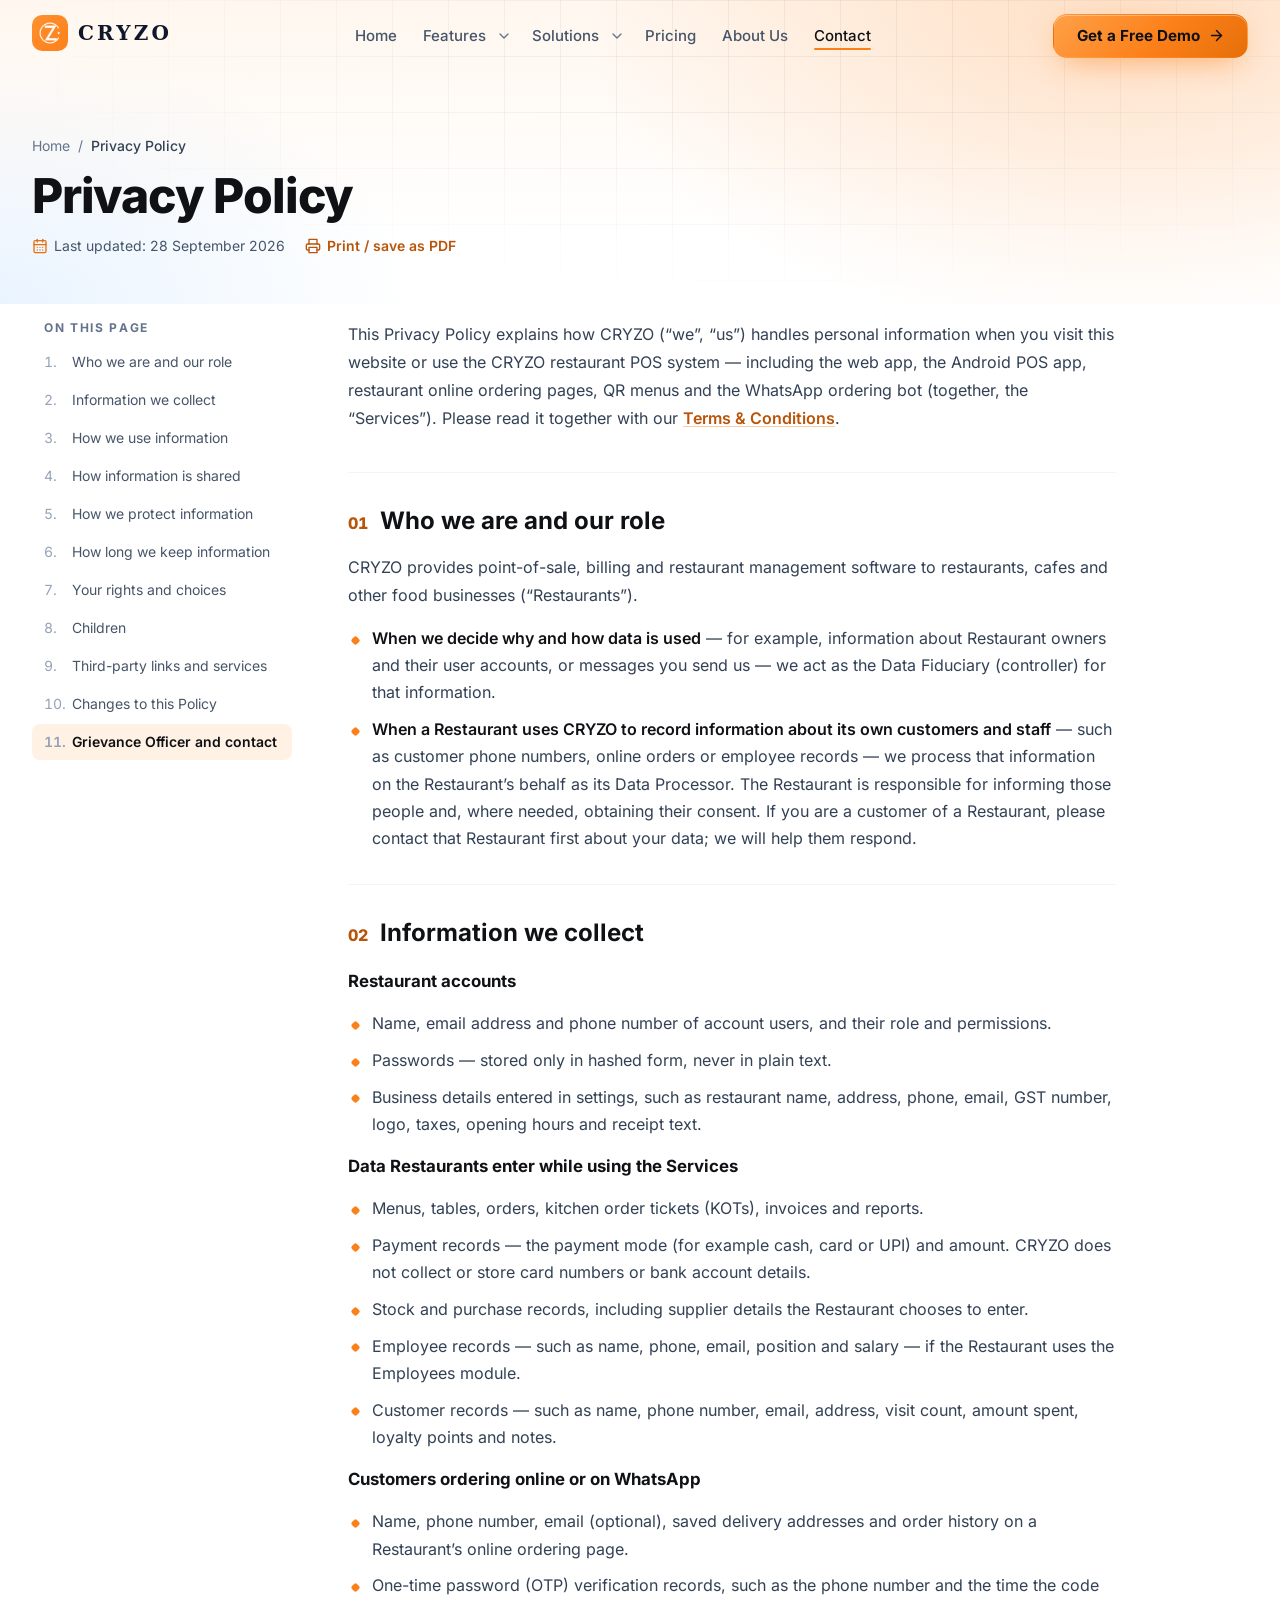
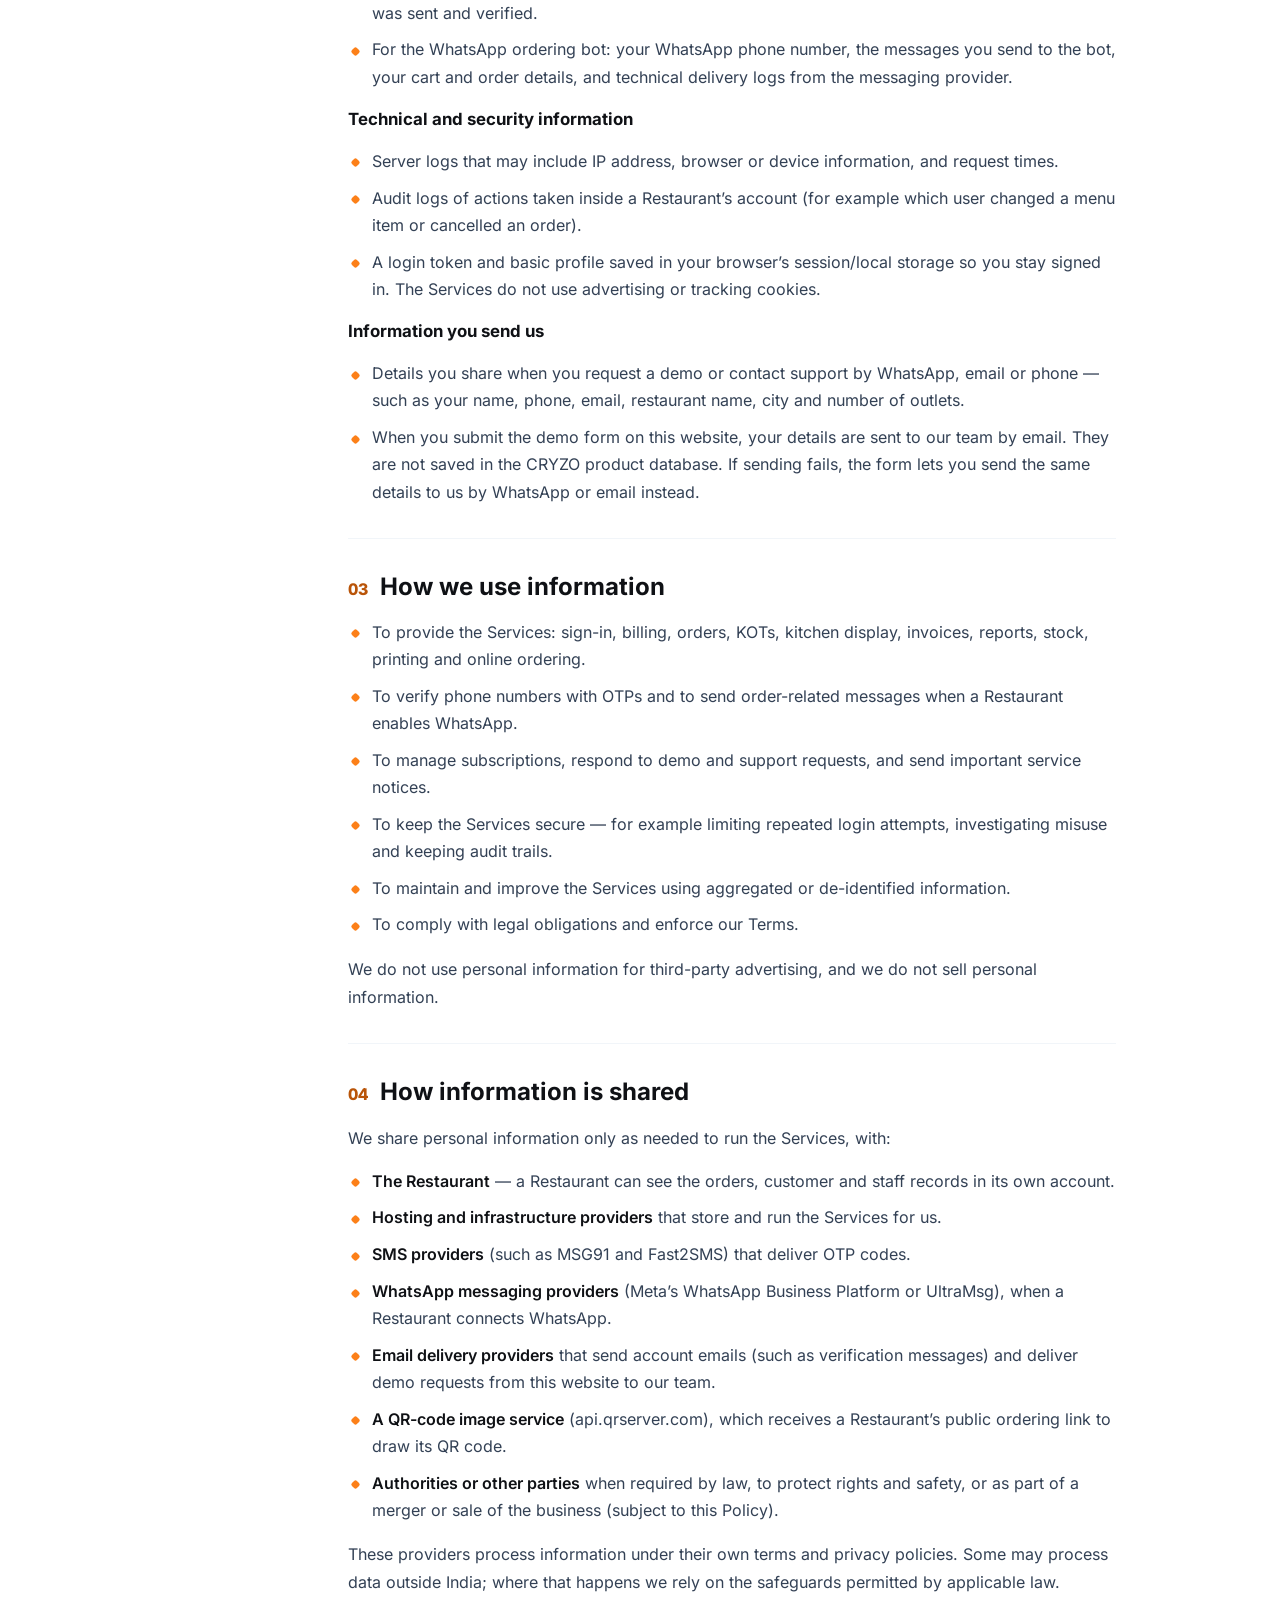
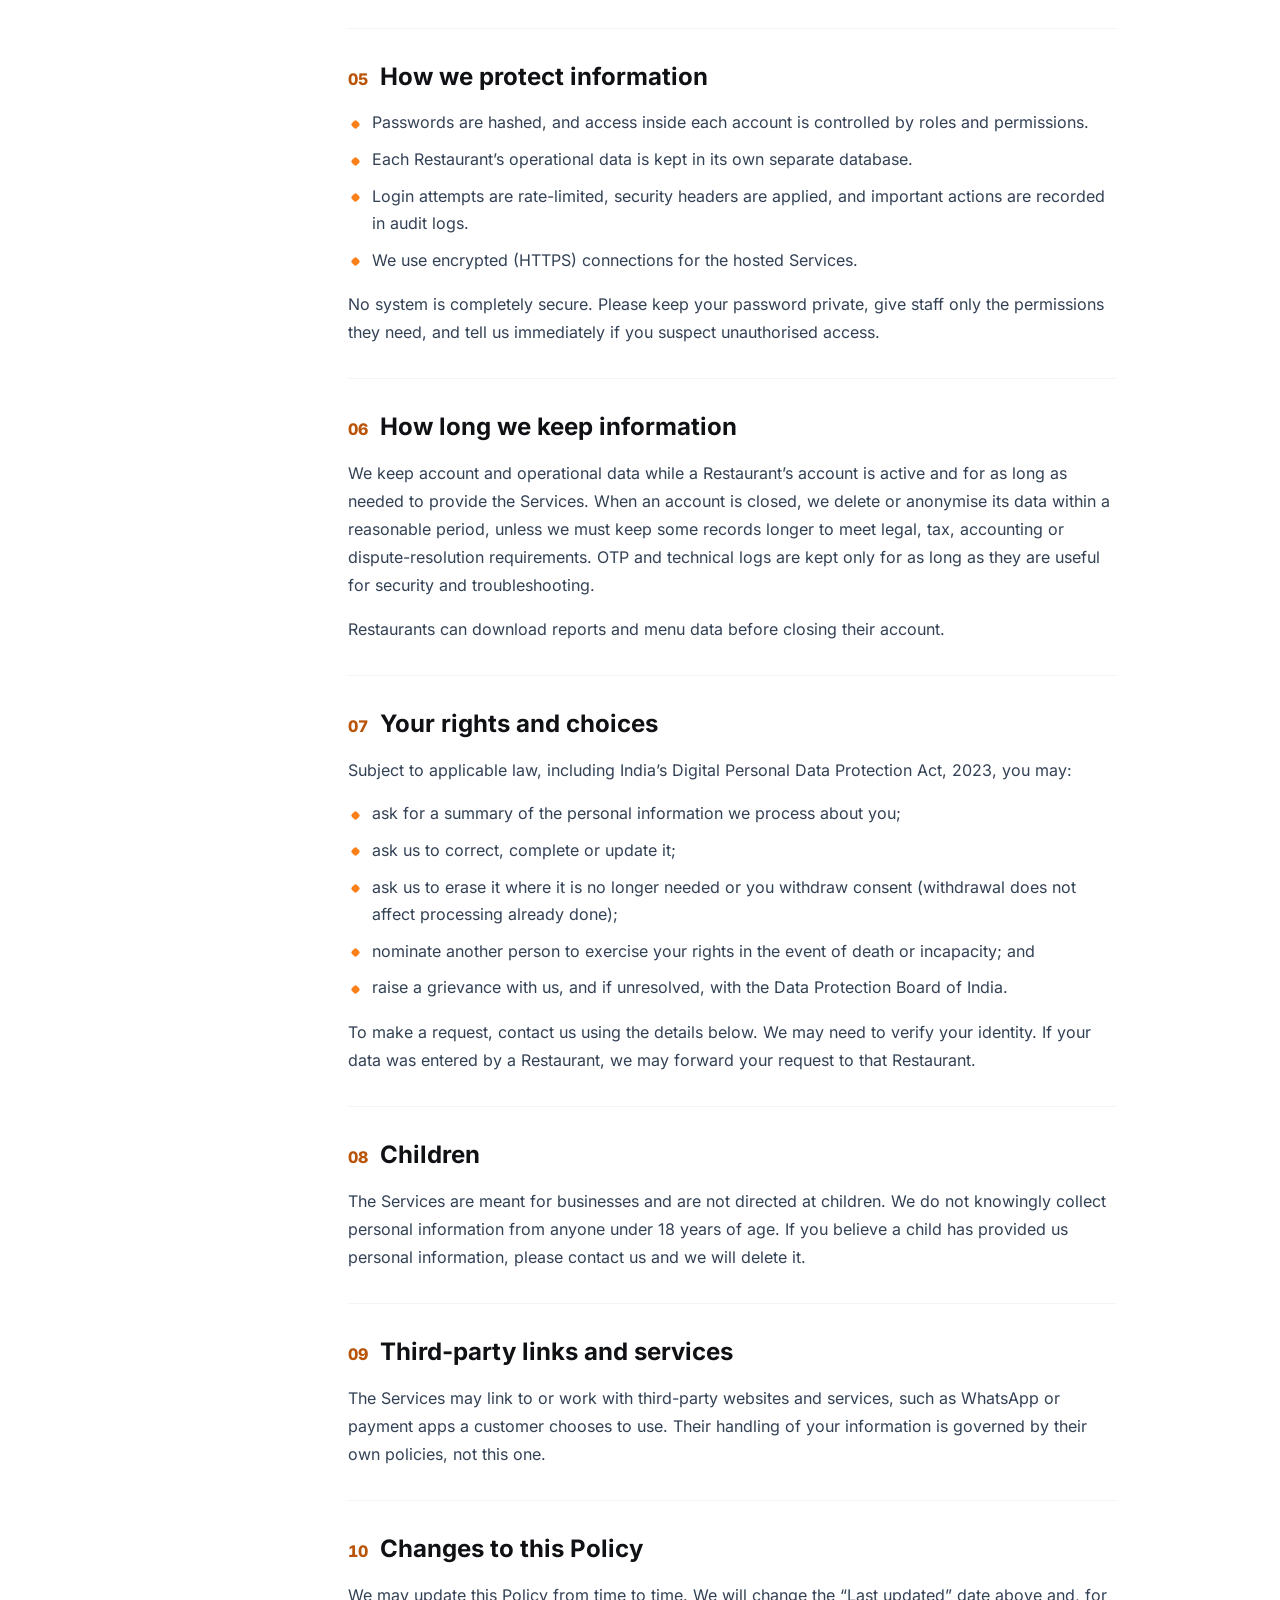
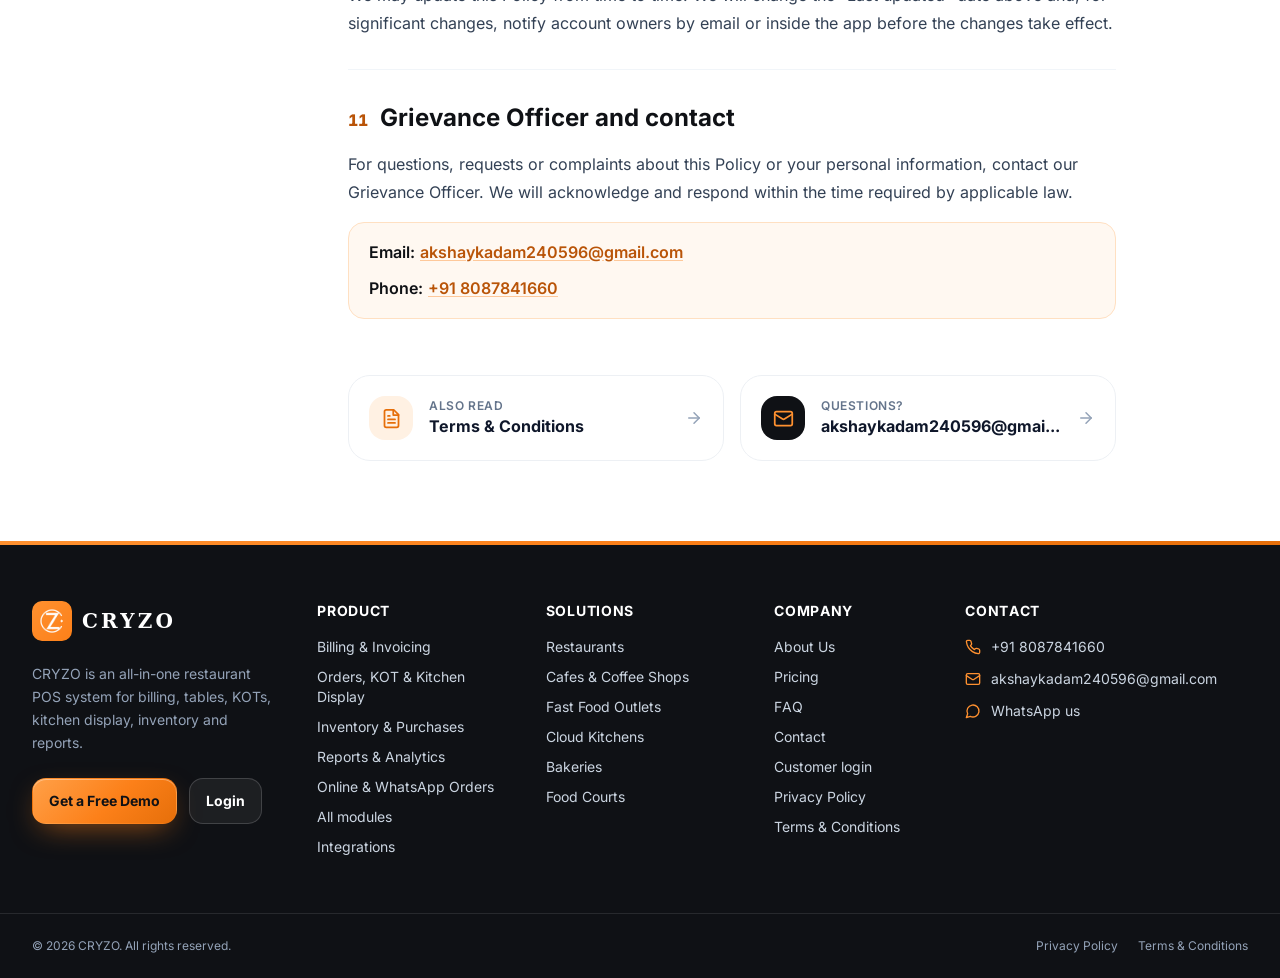
==== privacy-policy/index.html @ c82f5589 "Cryzo Build" ====
<!DOCTYPE html>
<html lang="en-IN">
  <head>
    <meta charset="UTF-8" />
    <meta name="viewport" content="width=device-width, initial-scale=1.0" />
    <!-- SEO tags (title, description, canonical, Open Graph, structured data) are generated
         from src/seo.js by the seoHead plugin in vite.config.js. -->
    <title>Privacy Policy | CRYZO Restaurant POS</title>
    <meta name="description" content="How CRYZO collects, uses, shares and protects personal information in its restaurant POS web app, Android app, online ordering pages and WhatsApp bot." />
    <meta name="robots" content="index, follow, max-image-preview:large" />
    <meta property="og:type" content="website" />
    <meta property="og:site_name" content="CRYZO" />
    <meta property="og:locale" content="en_IN" />
    <meta property="og:title" content="Privacy Policy | CRYZO Restaurant POS" />
    <meta property="og:description" content="How CRYZO collects, uses, shares and protects personal information in its restaurant POS web app, Android app, online ordering pages and WhatsApp bot." />
    <meta property="og:image" content="/images/og-image.png" />
    <meta property="og:image:width" content="1200" />
    <meta property="og:image:height" content="630" />
    <meta property="og:image:alt" content="CRYZO Restaurant POS System — billing, tables, KOT, inventory and reports" />
    <meta name="twitter:card" content="summary_large_image" />
    <meta name="twitter:title" content="Privacy Policy | CRYZO Restaurant POS" />
    <meta name="twitter:description" content="How CRYZO collects, uses, shares and protects personal information in its restaurant POS web app, Android app, online ordering pages and WhatsApp bot." />
    <meta name="twitter:image" content="/images/og-image.png" />
    <meta name="theme-color" content="#0f1115" />
    <script type="application/ld+json">{"@context":"https://schema.org","@graph":[{"@type":"Organization","name":"CRYZO","email":"akshaykadam240596@gmail.com","telephone":"+918087841660","contactPoint":[{"@type":"ContactPoint","contactType":"sales","telephone":"+918087841660","email":"akshaykadam240596@gmail.com","areaServed":"IN"}]},{"@type":"WebPage","name":"Privacy Policy","description":"How CRYZO collects, uses, shares and protects personal information in its restaurant POS web app, Android app, online ordering pages and WhatsApp bot.","dateModified":"2026-09-28","inLanguage":"en-IN"}]}</script>
    <link rel="icon" href="/favicon.ico" sizes="48x48" />
    <link rel="icon" type="image/png" sizes="32x32" href="/favicon-32x32.png" />
    <link rel="apple-touch-icon" href="/apple-touch-icon.png" />
    <link rel="manifest" href="/site.webmanifest" />
    <script type="module" crossorigin src="/assets/privacy-BzYmesfr.js"></script>
    <link rel="modulepreload" crossorigin href="/assets/landing-BGB6IcC6.js">
    <link rel="modulepreload" crossorigin href="/assets/LegalPage-LyfyjrZn.js">
    <style>@font-face{font-family:Inter;font-style:normal;font-display:swap;font-weight:400;src:url(/assets/inter-latin-400-normal-C38fXH4l.woff2) format("woff2"),url(/assets/inter-latin-400-normal-CyCys3Eg.woff) format("woff")}@font-face{font-family:Inter;font-style:normal;font-display:swap;font-weight:500;src:url(/assets/inter-latin-500-normal-Cerq10X2.woff2) format("woff2"),url(/assets/inter-latin-500-normal-BL9OpVg8.woff) format("woff")}@font-face{font-family:Inter;font-style:normal;font-display:swap;font-weight:600;src:url(/assets/inter-latin-600-normal-LgqL8muc.woff2) format("woff2"),url(/assets/inter-latin-600-normal-CiBQ2DWP.woff) format("woff")}@font-face{font-family:Inter;font-style:normal;font-display:swap;font-weight:700;src:url(/assets/inter-latin-700-normal-Yt3aPRUw.woff2) format("woff2"),url(/assets/inter-latin-700-normal-BLAVimhd.woff) format("woff")}@font-face{font-family:Inter;font-style:normal;font-display:swap;font-weight:800;src:url(/assets/inter-latin-800-normal-BYj_oED-.woff2) format("woff2"),url(/assets/inter-latin-800-normal-D1mf63XC.woff) format("woff")}@font-face{font-family:Inter;font-style:normal;font-display:swap;font-weight:400;src:url(/assets/inter-latin-ext-400-normal-C1nco2VV.woff2) format("woff2"),url(/assets/inter-latin-ext-400-normal-77YHD8bZ.woff) format("woff")}@font-face{font-family:Inter;font-style:normal;font-display:swap;font-weight:600;src:url(/assets/inter-latin-ext-600-normal-D2bJ5OIk.woff2) format("woff2"),url(/assets/inter-latin-ext-600-normal-CIVaiw4L.woff) format("woff")}@font-face{font-family:Inter;font-style:normal;font-display:swap;font-weight:700;src:url(/assets/inter-latin-ext-700-normal-Ca8adRJv.woff2) format("woff2"),url(/assets/inter-latin-ext-700-normal-TidjK2hL.woff) format("woff")}@font-face{font-family:Inter;font-style:normal;font-display:swap;font-weight:800;src:url(/assets/inter-latin-ext-800-normal-DZJjya6U.woff2) format("woff2"),url(/assets/inter-latin-ext-800-normal-BOMpwxm3.woff) format("woff")}*,:before,:after{--tw-border-spacing-x: 0;--tw-border-spacing-y: 0;--tw-translate-x: 0;--tw-translate-y: 0;--tw-rotate: 0;--tw-skew-x: 0;--tw-skew-y: 0;--tw-scale-x: 1;--tw-scale-y: 1;--tw-pan-x: ;--tw-pan-y: ;--tw-pinch-zoom: ;--tw-scroll-snap-strictness: proximity;--tw-gradient-from-position: ;--tw-gradient-via-position: ;--tw-gradient-to-position: ;--tw-ordinal: ;--tw-slashed-zero: ;--tw-numeric-figure: ;--tw-numeric-spacing: ;--tw-numeric-fraction: ;--tw-ring-inset: ;--tw-ring-offset-width: 0px;--tw-ring-offset-color: #fff;--tw-ring-color: rgb(59 130 246 / .5);--tw-ring-offset-shadow: 0 0 #0000;--tw-ring-shadow: 0 0 #0000;--tw-shadow: 0 0 #0000;--tw-shadow-colored: 0 0 #0000;--tw-blur: ;--tw-brightness: ;--tw-contrast: ;--tw-grayscale: ;--tw-hue-rotate: ;--tw-invert: ;--tw-saturate: ;--tw-sepia: ;--tw-drop-shadow: ;--tw-backdrop-blur: ;--tw-backdrop-brightness: ;--tw-backdrop-contrast: ;--tw-backdrop-grayscale: ;--tw-backdrop-hue-rotate: ;--tw-backdrop-invert: ;--tw-backdrop-opacity: ;--tw-backdrop-saturate: ;--tw-backdrop-sepia: ;--tw-contain-size: ;--tw-contain-layout: ;--tw-contain-paint: ;--tw-contain-style: }::backdrop{--tw-border-spacing-x: 0;--tw-border-spacing-y: 0;--tw-translate-x: 0;--tw-translate-y: 0;--tw-rotate: 0;--tw-skew-x: 0;--tw-skew-y: 0;--tw-scale-x: 1;--tw-scale-y: 1;--tw-pan-x: ;--tw-pan-y: ;--tw-pinch-zoom: ;--tw-scroll-snap-strictness: proximity;--tw-gradient-from-position: ;--tw-gradient-via-position: ;--tw-gradient-to-position: ;--tw-ordinal: ;--tw-slashed-zero: ;--tw-numeric-figure: ;--tw-numeric-spacing: ;--tw-numeric-fraction: ;--tw-ring-inset: ;--tw-ring-offset-width: 0px;--tw-ring-offset-color: #fff;--tw-ring-color: rgb(59 130 246 / .5);--tw-ring-offset-shadow: 0 0 #0000;--tw-ring-shadow: 0 0 #0000;--tw-shadow: 0 0 #0000;--tw-shadow-colored: 0 0 #0000;--tw-blur: ;--tw-brightness: ;--tw-contrast: ;--tw-grayscale: ;--tw-hue-rotate: ;--tw-invert: ;--tw-saturate: ;--tw-sepia: ;--tw-drop-shadow: ;--tw-backdrop-blur: ;--tw-backdrop-brightness: ;--tw-backdrop-contrast: ;--tw-backdrop-grayscale: ;--tw-backdrop-hue-rotate: ;--tw-backdrop-invert: ;--tw-backdrop-opacity: ;--tw-backdrop-saturate: ;--tw-backdrop-sepia: ;--tw-contain-size: ;--tw-contain-layout: ;--tw-contain-paint: ;--tw-contain-style: }*,:before,:after{box-sizing:border-box;border-width:0;border-style:solid;border-color:#e5e7eb}:before,:after{--tw-content: ""}html,:host{line-height:1.5;-webkit-text-size-adjust:100%;-moz-tab-size:4;-o-tab-size:4;tab-size:4;font-family:Inter,system-ui,sans-serif;font-feature-settings:normal;font-variation-settings:normal;-webkit-tap-highlight-color:transparent}body{margin:0;line-height:inherit}hr{height:0;color:inherit;border-top-width:1px}abbr:where([title]){-webkit-text-decoration:underline dotted;text-decoration:underline dotted}h1,h2,h3,h4,h5,h6{font-size:inherit;font-weight:inherit}a{color:inherit;text-decoration:inherit}b,strong{font-weight:bolder}code,kbd,samp,pre{font-family:ui-monospace,SFMono-Regular,Menlo,Monaco,Consolas,Liberation Mono,Courier New,monospace;font-feature-settings:normal;font-variation-settings:normal;font-size:1em}small{font-size:80%}sub,sup{font-size:75%;line-height:0;position:relative;vertical-align:baseline}sub{bottom:-.25em}sup{top:-.5em}table{text-indent:0;border-color:inherit;border-collapse:collapse}button,input,optgroup,select,textarea{font-family:inherit;font-feature-settings:inherit;font-variation-settings:inherit;font-size:100%;font-weight:inherit;line-height:inherit;letter-spacing:inherit;color:inherit;margin:0;padding:0}button,select{text-transform:none}button,input:where([type=button]),input:where([type=reset]),input:where([type=submit]){-webkit-appearance:button;background-color:transparent;background-image:none}:-moz-focusring{outline:auto}:-moz-ui-invalid{box-shadow:none}progress{vertical-align:baseline}::-webkit-inner-spin-button,::-webkit-outer-spin-button{height:auto}[type=search]{-webkit-appearance:textfield;outline-offset:-2px}::-webkit-search-decoration{-webkit-appearance:none}::-webkit-file-upload-button{-webkit-appearance:button;font:inherit}summary{display:list-item}blockquote,dl,dd,h1,h2,h3,h4,h5,h6,hr,figure,p,pre{margin:0}fieldset{margin:0;padding:0}legend{padding:0}ol,ul,menu{list-style:none;margin:0;padding:0}dialog{padding:0}textarea{resize:vertical}input::-moz-placeholder,textarea::-moz-placeholder{opacity:1;color:#9ca3af}input::placeholder,textarea::placeholder{opacity:1;color:#9ca3af}button,[role=button]{cursor:pointer}:disabled{cursor:default}img,svg,video,canvas,audio,iframe,embed,object{display:block;vertical-align:middle}img,video{max-width:100%;height:auto}[hidden]:where(:not([hidden=until-found])){display:none}.sr-only{position:absolute;width:1px;height:1px;padding:0;margin:-1px;overflow:hidden;clip:rect(0,0,0,0);white-space:nowrap;border-width:0}.pointer-events-none{pointer-events:none}.visible{visibility:visible}.static{position:static}.fixed{position:fixed}.absolute{position:absolute}.relative{position:relative}.-inset-6{top:-1.5rem;right:-1.5rem;bottom:-1.5rem;left:-1.5rem}.inset-10{top:2.5rem;right:2.5rem;bottom:2.5rem;left:2.5rem}.inset-4{top:1rem;right:1rem;bottom:1rem;left:1rem}.inset-x-0{left:0;right:0}.inset-x-6{left:1.5rem;right:1.5rem}.inset-y-10{top:2.5rem;bottom:2.5rem}.-bottom-12{bottom:-3rem}.-bottom-14{bottom:-3.5rem}.-bottom-16{bottom:-4rem}.-bottom-6{bottom:-1.5rem}.-left-2{left:-.5rem}.-left-3{left:-.75rem}.-left-\[9999px\]{left:-9999px}.-right-2{right:-.5rem}.-right-20{right:-5rem}.-right-24{right:-6rem}.-right-40{right:-10rem}.-right-6{right:-1.5rem}.-top-20{top:-5rem}.-top-24{top:-6rem}.-top-5{top:-1.25rem}.-top-6{top:-1.5rem}.-top-8{top:-2rem}.-top-9{top:-2.25rem}.bottom-0{bottom:0}.left-0{left:0}.left-0\.5{left:.125rem}.left-1\/2{left:50%}.left-10{left:2.5rem}.left-8{left:2rem}.right-0{right:0}.right-0\.5{right:.125rem}.right-2{right:.5rem}.right-4{right:1rem}.right-\[30\%\]{right:30%}.top-0{top:0}.top-0\.5{top:.125rem}.top-1\.5{top:.375rem}.top-2{top:.5rem}.top-20{top:5rem}.top-\[72px\]{top:72px}.top-full{top:100%}.-z-0{z-index:0}.-z-10{z-index:-10}.z-10{z-index:10}.z-20{z-index:20}.z-50{z-index:50}.m-0{margin:0}.mx-2\.5{margin-left:.625rem;margin-right:.625rem}.mx-4{margin-left:1rem;margin-right:1rem}.mx-auto{margin-left:auto;margin-right:auto}.-ml-\[1\%\]{margin-left:-1%}.mb-1\.5{margin-bottom:.375rem}.mb-10{margin-bottom:2.5rem}.mb-2{margin-bottom:.5rem}.mb-3{margin-bottom:.75rem}.mb-4{margin-bottom:1rem}.ml-1{margin-left:.25rem}.mt-0\.5{margin-top:.125rem}.mt-1{margin-top:.25rem}.mt-1\.5{margin-top:.375rem}.mt-10{margin-top:2.5rem}.mt-12{margin-top:3rem}.mt-14{margin-top:3.5rem}.mt-16{margin-top:4rem}.mt-2{margin-top:.5rem}.mt-20{margin-top:5rem}.mt-3{margin-top:.75rem}.mt-4{margin-top:1rem}.mt-5{margin-top:1.25rem}.mt-6{margin-top:1.5rem}.mt-7{margin-top:1.75rem}.mt-8{margin-top:2rem}.block{display:block}.inline-block{display:inline-block}.flex{display:flex}.inline-flex{display:inline-flex}.table{display:table}.grid{display:grid}.contents{display:contents}.hidden{display:none}.h-0\.5{height:.125rem}.h-1{height:.25rem}.h-1\.5{height:.375rem}.h-10{height:2.5rem}.h-11{height:2.75rem}.h-12{height:3rem}.h-14{height:3.5rem}.h-16{height:4rem}.h-2{height:.5rem}.h-2\.5{height:.625rem}.h-24{height:6rem}.h-3{height:.75rem}.h-3\.5{height:.875rem}.h-4{height:1rem}.h-5{height:1.25rem}.h-6{height:1.5rem}.h-60{height:15rem}.h-64{height:16rem}.h-7{height:1.75rem}.h-72{height:18rem}.h-8{height:2rem}.h-9{height:2.25rem}.h-\[480px\]{height:480px}.h-\[520px\]{height:520px}.h-\[72px\]{height:72px}.h-\[calc\(100dvh-72px\)\]{height:calc(100dvh - 72px)}.h-auto{height:auto}.h-full{height:100%}.h-px{height:1px}.\!min-h-\[44px\]{min-height:44px!important}.min-h-screen{min-height:100vh}.w-1{width:.25rem}.w-1\.5{width:.375rem}.w-10{width:2.5rem}.w-11{width:2.75rem}.w-12{width:3rem}.w-14{width:3.5rem}.w-16{width:4rem}.w-2{width:.5rem}.w-2\.5{width:.625rem}.w-24{width:6rem}.w-3{width:.75rem}.w-32{width:8rem}.w-4{width:1rem}.w-40{width:10rem}.w-48{width:12rem}.w-5{width:1.25rem}.w-6{width:1.5rem}.w-60{width:15rem}.w-64{width:16rem}.w-7{width:1.75rem}.w-72{width:18rem}.w-8{width:2rem}.w-9{width:2.25rem}.w-\[150px\]{width:150px}.w-\[200px\]{width:200px}.w-\[48\%\]{width:48%}.w-\[520px\]{width:520px}.w-\[560px\]{width:560px}.w-\[680px\]{width:680px}.w-\[760px\]{width:760px}.w-full{width:100%}.w-px{width:1px}.min-w-0{min-width:0px}.min-w-\[110px\]{min-width:110px}.min-w-\[300px\]{min-width:300px}.max-w-2xl{max-width:42rem}.max-w-3xl{max-width:48rem}.max-w-4xl{max-width:56rem}.max-w-7xl{max-width:80rem}.max-w-\[460px\]{max-width:460px}.max-w-\[520px\]{max-width:520px}.max-w-\[560px\]{max-width:560px}.max-w-\[640px\]{max-width:640px}.max-w-\[82\%\]{max-width:82%}.max-w-lg{max-width:32rem}.max-w-md{max-width:28rem}.max-w-xl{max-width:36rem}.max-w-xs{max-width:20rem}.flex-1{flex:1 1 0%}.shrink-0{flex-shrink:0}.grow{flex-grow:1}.origin-top-left{transform-origin:top left}.-translate-x-1\/2{--tw-translate-x: -50%;transform:translate(var(--tw-translate-x),var(--tw-translate-y)) rotate(var(--tw-rotate)) skew(var(--tw-skew-x)) skewY(var(--tw-skew-y)) scaleX(var(--tw-scale-x)) scaleY(var(--tw-scale-y))}.-rotate-90{--tw-rotate: -90deg;transform:translate(var(--tw-translate-x),var(--tw-translate-y)) rotate(var(--tw-rotate)) skew(var(--tw-skew-x)) skewY(var(--tw-skew-y)) scaleX(var(--tw-scale-x)) scaleY(var(--tw-scale-y))}.-rotate-\[3deg\]{--tw-rotate: -3deg;transform:translate(var(--tw-translate-x),var(--tw-translate-y)) rotate(var(--tw-rotate)) skew(var(--tw-skew-x)) skewY(var(--tw-skew-y)) scaleX(var(--tw-scale-x)) scaleY(var(--tw-scale-y))}.rotate-180{--tw-rotate: 180deg;transform:translate(var(--tw-translate-x),var(--tw-translate-y)) rotate(var(--tw-rotate)) skew(var(--tw-skew-x)) skewY(var(--tw-skew-y)) scaleX(var(--tw-scale-x)) scaleY(var(--tw-scale-y))}.rotate-\[3deg\]{--tw-rotate: 3deg;transform:translate(var(--tw-translate-x),var(--tw-translate-y)) rotate(var(--tw-rotate)) skew(var(--tw-skew-x)) skewY(var(--tw-skew-y)) scaleX(var(--tw-scale-x)) scaleY(var(--tw-scale-y))}.transform{transform:translate(var(--tw-translate-x),var(--tw-translate-y)) rotate(var(--tw-rotate)) skew(var(--tw-skew-x)) skewY(var(--tw-skew-y)) scaleX(var(--tw-scale-x)) scaleY(var(--tw-scale-y))}@keyframes pulse{50%{opacity:.5}}.animate-pulse{animation:pulse 2s cubic-bezier(.4,0,.6,1) infinite}.cursor-pointer{cursor:pointer}.select-none{-webkit-user-select:none;-moz-user-select:none;user-select:none}.resize-y{resize:vertical}.scroll-mt-24{scroll-margin-top:6rem}.list-none{list-style-type:none}.grid-cols-1{grid-template-columns:repeat(1,minmax(0,1fr))}.grid-cols-2{grid-template-columns:repeat(2,minmax(0,1fr))}.grid-cols-3{grid-template-columns:repeat(3,minmax(0,1fr))}.grid-cols-4{grid-template-columns:repeat(4,minmax(0,1fr))}.grid-cols-5{grid-template-columns:repeat(5,minmax(0,1fr))}.grid-cols-\[auto_1fr_auto_auto\]{grid-template-columns:auto 1fr auto auto}.flex-col{flex-direction:column}.flex-wrap{flex-wrap:wrap}.items-start{align-items:flex-start}.items-end{align-items:flex-end}.items-center{align-items:center}.items-baseline{align-items:baseline}.justify-start{justify-content:flex-start}.justify-end{justify-content:flex-end}.justify-center{justify-content:center}.justify-between{justify-content:space-between}.gap-0\.5{gap:.125rem}.gap-1{gap:.25rem}.gap-1\.5{gap:.375rem}.gap-10{gap:2.5rem}.gap-12{gap:3rem}.gap-2{gap:.5rem}.gap-2\.5{gap:.625rem}.gap-3{gap:.75rem}.gap-4{gap:1rem}.gap-5{gap:1.25rem}.gap-6{gap:1.5rem}.gap-8{gap:2rem}.gap-x-2{-moz-column-gap:.5rem;column-gap:.5rem}.gap-x-5{-moz-column-gap:1.25rem;column-gap:1.25rem}.gap-x-6{-moz-column-gap:1.5rem;column-gap:1.5rem}.gap-y-1{row-gap:.25rem}.gap-y-2{row-gap:.5rem}.gap-y-3{row-gap:.75rem}.space-y-0\.5>:not([hidden])~:not([hidden]){--tw-space-y-reverse: 0;margin-top:calc(.125rem * calc(1 - var(--tw-space-y-reverse)));margin-bottom:calc(.125rem * var(--tw-space-y-reverse))}.space-y-1>:not([hidden])~:not([hidden]){--tw-space-y-reverse: 0;margin-top:calc(.25rem * calc(1 - var(--tw-space-y-reverse)));margin-bottom:calc(.25rem * var(--tw-space-y-reverse))}.space-y-1\.5>:not([hidden])~:not([hidden]){--tw-space-y-reverse: 0;margin-top:calc(.375rem * calc(1 - var(--tw-space-y-reverse)));margin-bottom:calc(.375rem * var(--tw-space-y-reverse))}.space-y-2>:not([hidden])~:not([hidden]){--tw-space-y-reverse: 0;margin-top:calc(.5rem * calc(1 - var(--tw-space-y-reverse)));margin-bottom:calc(.5rem * var(--tw-space-y-reverse))}.space-y-2\.5>:not([hidden])~:not([hidden]){--tw-space-y-reverse: 0;margin-top:calc(.625rem * calc(1 - var(--tw-space-y-reverse)));margin-bottom:calc(.625rem * var(--tw-space-y-reverse))}.space-y-20>:not([hidden])~:not([hidden]){--tw-space-y-reverse: 0;margin-top:calc(5rem * calc(1 - var(--tw-space-y-reverse)));margin-bottom:calc(5rem * var(--tw-space-y-reverse))}.space-y-3>:not([hidden])~:not([hidden]){--tw-space-y-reverse: 0;margin-top:calc(.75rem * calc(1 - var(--tw-space-y-reverse)));margin-bottom:calc(.75rem * var(--tw-space-y-reverse))}.space-y-4>:not([hidden])~:not([hidden]){--tw-space-y-reverse: 0;margin-top:calc(1rem * calc(1 - var(--tw-space-y-reverse)));margin-bottom:calc(1rem * var(--tw-space-y-reverse))}.divide-y>:not([hidden])~:not([hidden]){--tw-divide-y-reverse: 0;border-top-width:calc(1px * calc(1 - var(--tw-divide-y-reverse)));border-bottom-width:calc(1px * var(--tw-divide-y-reverse))}.divide-slate-100>:not([hidden])~:not([hidden]){--tw-divide-opacity: 1;border-color:rgb(241 245 249 / var(--tw-divide-opacity, 1))}.overflow-hidden{overflow:hidden}.overflow-x-auto{overflow-x:auto}.overflow-y-auto{overflow-y:auto}.truncate{overflow:hidden;text-overflow:ellipsis;white-space:nowrap}.whitespace-nowrap{white-space:nowrap}.whitespace-pre-line{white-space:pre-line}.break-all{word-break:break-all}.rounded{border-radius:.25rem}.rounded-2xl{border-radius:1rem}.rounded-3xl{border-radius:1.5rem}.rounded-\[10px\]{border-radius:10px}.rounded-\[22px\]{border-radius:22px}.rounded-\[26px\]{border-radius:26px}.rounded-\[28px\]{border-radius:28px}.rounded-\[2px\]{border-radius:2px}.rounded-\[30px\]{border-radius:30px}.rounded-\[32px\]{border-radius:32px}.rounded-\[38px\]{border-radius:38px}.rounded-\[3px\]{border-radius:3px}.rounded-\[40px\]{border-radius:40px}.rounded-\[5px\]{border-radius:5px}.rounded-full{border-radius:9999px}.rounded-lg{border-radius:.5rem}.rounded-md{border-radius:.375rem}.rounded-xl{border-radius:.75rem}.rounded-t-\[3px\]{border-top-left-radius:3px;border-top-right-radius:3px}.rounded-t-md{border-top-left-radius:.375rem;border-top-right-radius:.375rem}.rounded-bl-md{border-bottom-left-radius:.375rem}.rounded-br-md{border-bottom-right-radius:.375rem}.border{border-width:1px}.border-\[40px\]{border-width:40px}.border-y{border-top-width:1px;border-bottom-width:1px}.border-b{border-bottom-width:1px}.border-l-2{border-left-width:2px}.border-r{border-right-width:1px}.border-t{border-top-width:1px}.border-t-2{border-top-width:2px}.border-dashed{border-style:dashed}.border-\[\#12b76a\]{--tw-border-opacity: 1;border-color:rgb(18 183 106 / var(--tw-border-opacity, 1))}.border-\[\#f04438\]{--tw-border-opacity: 1;border-color:rgb(240 68 56 / var(--tw-border-opacity, 1))}.border-\[\#fc8019\]{--tw-border-opacity: 1;border-color:rgb(252 128 25 / var(--tw-border-opacity, 1))}.border-\[\#fc8019\]\/70{border-color:#fc8019b3}.border-\[\#ffd6b0\]{--tw-border-opacity: 1;border-color:rgb(255 214 176 / var(--tw-border-opacity, 1))}.border-brand{--tw-border-opacity: 1;border-color:rgb(252 128 25 / var(--tw-border-opacity, 1))}.border-brand\/70{border-color:#fc8019b3}.border-slate-100{--tw-border-opacity: 1;border-color:rgb(241 245 249 / var(--tw-border-opacity, 1))}.border-slate-200{--tw-border-opacity: 1;border-color:rgb(226 232 240 / var(--tw-border-opacity, 1))}.border-success{--tw-border-opacity: 1;border-color:rgb(18 183 106 / var(--tw-border-opacity, 1))}.border-transparent{border-color:transparent}.border-white\/10{border-color:#ffffff1a}.border-white\/15{border-color:#ffffff26}.border-white\/\[0\.06\]{border-color:#ffffff0f}.border-white\/\[0\.08\]{border-color:#ffffff14}.bg-\[\#075e54\]{--tw-bg-opacity: 1;background-color:rgb(7 94 84 / var(--tw-bg-opacity, 1))}.bg-\[\#0f1115\]{--tw-bg-opacity: 1;background-color:rgb(15 17 21 / var(--tw-bg-opacity, 1))}.bg-\[\#12b76a\]{--tw-bg-opacity: 1;background-color:rgb(18 183 106 / var(--tw-bg-opacity, 1))}.bg-\[\#12b76a\]\/10{background-color:#12b76a1a}.bg-\[\#12b76a\]\/15{background-color:#12b76a26}.bg-\[\#171a21\]{--tw-bg-opacity: 1;background-color:rgb(23 26 33 / var(--tw-bg-opacity, 1))}.bg-\[\#2e90fa\]{--tw-bg-opacity: 1;background-color:rgb(46 144 250 / var(--tw-bg-opacity, 1))}.bg-\[\#2e90fa\]\/15{background-color:#2e90fa26}.bg-\[\#32d583\]{--tw-bg-opacity: 1;background-color:rgb(50 213 131 / var(--tw-bg-opacity, 1))}.bg-\[\#d9fdd3\]{--tw-bg-opacity: 1;background-color:rgb(217 253 211 / var(--tw-bg-opacity, 1))}.bg-\[\#eaf4ff\]{--tw-bg-opacity: 1;background-color:rgb(234 244 255 / var(--tw-bg-opacity, 1))}.bg-\[\#efeae2\]{--tw-bg-opacity: 1;background-color:rgb(239 234 226 / var(--tw-bg-opacity, 1))}.bg-\[\#f04438\]{--tw-bg-opacity: 1;background-color:rgb(240 68 56 / var(--tw-bg-opacity, 1))}.bg-\[\#f04438\]\/10{background-color:#f044381a}.bg-\[\#f04438\]\/15{background-color:#f0443826}.bg-\[\#f04438\]\/80{background-color:#f04438cc}.bg-\[\#f79009\]\/10{background-color:#f790091a}.bg-\[\#f79009\]\/80{background-color:#f79009cc}.bg-\[\#f8fafc\]{--tw-bg-opacity: 1;background-color:rgb(248 250 252 / var(--tw-bg-opacity, 1))}.bg-\[\#fc8019\]{--tw-bg-opacity: 1;background-color:rgb(252 128 25 / var(--tw-bg-opacity, 1))}.bg-\[\#fc8019\]\/10{background-color:#fc80191a}.bg-\[\#fc8019\]\/15{background-color:#fc801926}.bg-\[\#fc8019\]\/\[0\.09\]{background-color:#fc801917}.bg-\[\#fcfcfd\]{--tw-bg-opacity: 1;background-color:rgb(252 252 253 / var(--tw-bg-opacity, 1))}.bg-\[\#fff1e3\]{--tw-bg-opacity: 1;background-color:rgb(255 241 227 / var(--tw-bg-opacity, 1))}.bg-\[\#fff4ea\]{--tw-bg-opacity: 1;background-color:rgb(255 244 234 / var(--tw-bg-opacity, 1))}.bg-\[\#fff6ee\]{--tw-bg-opacity: 1;background-color:rgb(255 246 238 / var(--tw-bg-opacity, 1))}.bg-\[\#fff8f1\]{--tw-bg-opacity: 1;background-color:rgb(255 248 241 / var(--tw-bg-opacity, 1))}.bg-amber-50{--tw-bg-opacity: 1;background-color:rgb(255 251 235 / var(--tw-bg-opacity, 1))}.bg-black{--tw-bg-opacity: 1;background-color:rgb(0 0 0 / var(--tw-bg-opacity, 1))}.bg-black\/20{background-color:#0003}.bg-brand{--tw-bg-opacity: 1;background-color:rgb(252 128 25 / var(--tw-bg-opacity, 1))}.bg-brand\/10{background-color:#fc80191a}.bg-brand\/15{background-color:#fc801926}.bg-brand\/25{background-color:#fc801940}.bg-brand\/\[0\.08\]{background-color:#fc801914}.bg-info\/10{background-color:#2e90fa1a}.bg-info\/15{background-color:#2e90fa26}.bg-ink{--tw-bg-opacity: 1;background-color:rgb(15 17 21 / var(--tw-bg-opacity, 1))}.bg-ink-2{--tw-bg-opacity: 1;background-color:rgb(23 26 33 / var(--tw-bg-opacity, 1))}.bg-slate-100{--tw-bg-opacity: 1;background-color:rgb(241 245 249 / var(--tw-bg-opacity, 1))}.bg-slate-300{--tw-bg-opacity: 1;background-color:rgb(203 213 225 / var(--tw-bg-opacity, 1))}.bg-slate-50{--tw-bg-opacity: 1;background-color:rgb(248 250 252 / var(--tw-bg-opacity, 1))}.bg-slate-50\/80{background-color:#f8fafccc}.bg-slate-900\/5{background-color:#0f172a0d}.bg-success{--tw-bg-opacity: 1;background-color:rgb(18 183 106 / var(--tw-bg-opacity, 1))}.bg-success\/10{background-color:#12b76a1a}.bg-success\/15{background-color:#12b76a26}.bg-success\/80{background-color:#12b76acc}.bg-white{--tw-bg-opacity: 1;background-color:rgb(255 255 255 / var(--tw-bg-opacity, 1))}.bg-white\/10{background-color:#ffffff1a}.bg-white\/15{background-color:#ffffff26}.bg-white\/25{background-color:#ffffff40}.bg-white\/5{background-color:#ffffff0d}.bg-white\/\[0\.03\]{background-color:#ffffff08}.bg-white\/\[0\.04\]{background-color:#ffffff0a}.bg-white\/\[0\.05\]{background-color:#ffffff0d}.bg-white\/\[0\.06\]{background-color:#ffffff0f}.bg-white\/\[0\.07\]{background-color:#ffffff12}.bg-gradient-to-b{background-image:linear-gradient(to bottom,var(--tw-gradient-stops))}.bg-gradient-to-br{background-image:linear-gradient(to bottom right,var(--tw-gradient-stops))}.bg-gradient-to-r{background-image:linear-gradient(to right,var(--tw-gradient-stops))}.bg-gradient-to-tr{background-image:linear-gradient(to top right,var(--tw-gradient-stops))}.from-\[\#1e222b\]{--tw-gradient-from: #1e222b var(--tw-gradient-from-position);--tw-gradient-to: rgb(30 34 43 / 0) var(--tw-gradient-to-position);--tw-gradient-stops: var(--tw-gradient-from), var(--tw-gradient-to)}.from-\[\#2a2f3a\]{--tw-gradient-from: #2a2f3a var(--tw-gradient-from-position);--tw-gradient-to: rgb(42 47 58 / 0) var(--tw-gradient-to-position);--tw-gradient-stops: var(--tw-gradient-from), var(--tw-gradient-to)}.from-\[\#fff4ea\]{--tw-gradient-from: #fff4ea var(--tw-gradient-from-position);--tw-gradient-to: rgb(255 244 234 / 0) var(--tw-gradient-to-position);--tw-gradient-stops: var(--tw-gradient-from), var(--tw-gradient-to)}.from-brand-light{--tw-gradient-from: #ff9130 var(--tw-gradient-from-position);--tw-gradient-to: rgb(255 145 48 / 0) var(--tw-gradient-to-position);--tw-gradient-stops: var(--tw-gradient-from), var(--tw-gradient-to)}.from-brand\/25{--tw-gradient-from: rgb(252 128 25 / .25) var(--tw-gradient-from-position);--tw-gradient-to: rgb(252 128 25 / 0) var(--tw-gradient-to-position);--tw-gradient-stops: var(--tw-gradient-from), var(--tw-gradient-to)}.from-brand\/30{--tw-gradient-from: rgb(252 128 25 / .3) var(--tw-gradient-from-position);--tw-gradient-to: rgb(252 128 25 / 0) var(--tw-gradient-to-position);--tw-gradient-stops: var(--tw-gradient-from), var(--tw-gradient-to)}.via-brand{--tw-gradient-to: rgb(252 128 25 / 0) var(--tw-gradient-to-position);--tw-gradient-stops: var(--tw-gradient-from), #fc8019 var(--tw-gradient-via-position), var(--tw-gradient-to)}.via-brand-light\/10{--tw-gradient-to: rgb(255 145 48 / 0) var(--tw-gradient-to-position);--tw-gradient-stops: var(--tw-gradient-from), rgb(255 145 48 / .1) var(--tw-gradient-via-position), var(--tw-gradient-to)}.via-transparent{--tw-gradient-to: rgb(0 0 0 / 0) var(--tw-gradient-to-position);--tw-gradient-stops: var(--tw-gradient-from), transparent var(--tw-gradient-via-position), var(--tw-gradient-to)}.via-white{--tw-gradient-to: rgb(255 255 255 / 0) var(--tw-gradient-to-position);--tw-gradient-stops: var(--tw-gradient-from), #fff var(--tw-gradient-via-position), var(--tw-gradient-to)}.to-\[\#14171d\]{--tw-gradient-to: #14171d var(--tw-gradient-to-position)}.to-\[\#171a21\]{--tw-gradient-to: #171a21 var(--tw-gradient-to-position)}.to-\[\#fff8f1\]{--tw-gradient-to: #fff8f1 var(--tw-gradient-to-position)}.to-brand-dark{--tw-gradient-to: #e66f0a var(--tw-gradient-to-position)}.to-info\/15{--tw-gradient-to: rgb(46 144 250 / .15) var(--tw-gradient-to-position)}.to-info\/25{--tw-gradient-to: rgb(46 144 250 / .25) var(--tw-gradient-to-position)}.p-1\.5{padding:.375rem}.p-2{padding:.5rem}.p-2\.5{padding:.625rem}.p-3{padding:.75rem}.p-4{padding:1rem}.p-5{padding:1.25rem}.p-6{padding:1.5rem}.p-7{padding:1.75rem}.\!px-4{padding-left:1rem!important;padding-right:1rem!important}.px-1{padding-left:.25rem;padding-right:.25rem}.px-1\.5{padding-left:.375rem;padding-right:.375rem}.px-2{padding-left:.5rem;padding-right:.5rem}.px-2\.5{padding-left:.625rem;padding-right:.625rem}.px-3{padding-left:.75rem;padding-right:.75rem}.px-3\.5{padding-left:.875rem;padding-right:.875rem}.px-4{padding-left:1rem;padding-right:1rem}.px-5{padding-left:1.25rem;padding-right:1.25rem}.py-0\.5{padding-top:.125rem;padding-bottom:.125rem}.py-1{padding-top:.25rem;padding-bottom:.25rem}.py-1\.5{padding-top:.375rem;padding-bottom:.375rem}.py-10{padding-top:2.5rem;padding-bottom:2.5rem}.py-12{padding-top:3rem;padding-bottom:3rem}.py-14{padding-top:3.5rem;padding-bottom:3.5rem}.py-2{padding-top:.5rem;padding-bottom:.5rem}.py-2\.5{padding-top:.625rem;padding-bottom:.625rem}.py-20{padding-top:5rem;padding-bottom:5rem}.py-3{padding-top:.75rem;padding-bottom:.75rem}.py-3\.5{padding-top:.875rem;padding-bottom:.875rem}.py-4{padding-top:1rem;padding-bottom:1rem}.py-5{padding-top:1.25rem;padding-bottom:1.25rem}.py-6{padding-top:1.5rem;padding-bottom:1.5rem}.py-\[1px\]{padding-top:1px;padding-bottom:1px}.pb-1{padding-bottom:.25rem}.pb-10{padding-bottom:2.5rem}.pb-12{padding-bottom:3rem}.pb-16{padding-bottom:4rem}.pb-2{padding-bottom:.5rem}.pb-2\.5{padding-bottom:.625rem}.pb-20{padding-bottom:5rem}.pb-4{padding-bottom:1rem}.pb-5{padding-bottom:1.25rem}.pl-2{padding-left:.5rem}.pl-3{padding-left:.75rem}.pl-\[26px\]{padding-left:26px}.pr-0{padding-right:0}.pr-1{padding-right:.25rem}.pr-2{padding-right:.5rem}.pt-1{padding-top:.25rem}.pt-1\.5{padding-top:.375rem}.pt-10{padding-top:2.5rem}.pt-12{padding-top:3rem}.pt-2{padding-top:.5rem}.pt-3{padding-top:.75rem}.pt-4{padding-top:1rem}.pt-6{padding-top:1.5rem}.pt-8{padding-top:2rem}.pt-\[72px\]{padding-top:72px}.text-left{text-align:left}.text-center{text-align:center}.text-right{text-align:right}.font-sans{font-family:Inter,system-ui,sans-serif}.\!text-sm{font-size:.875rem!important;line-height:1.25rem!important}.text-2xl{font-size:1.5rem;line-height:2rem}.text-3xl{font-size:1.875rem;line-height:2.25rem}.text-4xl{font-size:2.25rem;line-height:2.5rem}.text-5xl{font-size:3rem;line-height:1}.text-\[10\.5px\]{font-size:10.5px}.text-\[10px\]{font-size:10px}.text-\[11px\]{font-size:11px}.text-\[12px\]{font-size:12px}.text-\[13px\]{font-size:13px}.text-\[15px\]{font-size:15px}.text-\[17px\]{font-size:17px}.text-\[2\.2rem\]{font-size:2.2rem}.text-\[7\.5px\]{font-size:7.5px}.text-\[8\.5px\]{font-size:8.5px}.text-\[8px\]{font-size:8px}.text-\[9\.5px\]{font-size:9.5px}.text-\[9px\]{font-size:9px}.text-base{font-size:1rem;line-height:1.5rem}.text-lg{font-size:1.125rem;line-height:1.75rem}.text-sm{font-size:.875rem;line-height:1.25rem}.text-xl{font-size:1.25rem;line-height:1.75rem}.text-xs{font-size:.75rem;line-height:1rem}.font-bold{font-weight:700}.font-extrabold{font-weight:800}.font-medium{font-weight:500}.font-normal{font-weight:400}.font-semibold{font-weight:600}.uppercase{text-transform:uppercase}.not-italic{font-style:normal}.tabular-nums{--tw-numeric-spacing: tabular-nums;font-variant-numeric:var(--tw-ordinal) var(--tw-slashed-zero) var(--tw-numeric-figure) var(--tw-numeric-spacing) var(--tw-numeric-fraction)}.leading-\[1\.08\]{line-height:1.08}.leading-\[1\.15\]{line-height:1.15}.leading-\[1\.1\]{line-height:1.1}.leading-relaxed{line-height:1.625}.leading-snug{line-height:1.375}.leading-tight{line-height:1.25}.tracking-\[0\.14em\]{letter-spacing:.14em}.tracking-\[0\.2em\]{letter-spacing:.2em}.tracking-tight{letter-spacing:-.025em}.tracking-wide{letter-spacing:.025em}.tracking-wider{letter-spacing:.05em}.text-\[\#067647\]{--tw-text-opacity: 1;color:rgb(6 118 71 / var(--tw-text-opacity, 1))}.text-\[\#079455\]{--tw-text-opacity: 1;color:rgb(7 148 85 / var(--tw-text-opacity, 1))}.text-\[\#0f1115\]{--tw-text-opacity: 1;color:rgb(15 17 21 / var(--tw-text-opacity, 1))}.text-\[\#175cd3\]{--tw-text-opacity: 1;color:rgb(23 92 211 / var(--tw-text-opacity, 1))}.text-\[\#32d583\]{--tw-text-opacity: 1;color:rgb(50 213 131 / var(--tw-text-opacity, 1))}.text-\[\#53b1fd\]{--tw-text-opacity: 1;color:rgb(83 177 253 / var(--tw-text-opacity, 1))}.text-\[\#b42318\]{--tw-text-opacity: 1;color:rgb(180 35 24 / var(--tw-text-opacity, 1))}.text-\[\#b54708\]{--tw-text-opacity: 1;color:rgb(181 71 8 / var(--tw-text-opacity, 1))}.text-\[\#d92d20\]{--tw-text-opacity: 1;color:rgb(217 45 32 / var(--tw-text-opacity, 1))}.text-\[\#f97066\]{--tw-text-opacity: 1;color:rgb(249 112 102 / var(--tw-text-opacity, 1))}.text-\[\#ff9130\]{--tw-text-opacity: 1;color:rgb(255 145 48 / var(--tw-text-opacity, 1))}.text-\[\#ff9f4d\]{--tw-text-opacity: 1;color:rgb(255 159 77 / var(--tw-text-opacity, 1))}.text-amber-700{--tw-text-opacity: 1;color:rgb(180 83 9 / var(--tw-text-opacity, 1))}.text-amber-900{--tw-text-opacity: 1;color:rgb(120 53 15 / var(--tw-text-opacity, 1))}.text-brand-dark{--tw-text-opacity: 1;color:rgb(230 111 10 / var(--tw-text-opacity, 1))}.text-brand-light{--tw-text-opacity: 1;color:rgb(255 145 48 / var(--tw-text-opacity, 1))}.text-brand-text{--tw-text-opacity: 1;color:rgb(185 84 8 / var(--tw-text-opacity, 1))}.text-ink{--tw-text-opacity: 1;color:rgb(15 17 21 / var(--tw-text-opacity, 1))}.text-ink\/70{color:#0f1115b3}.text-ink\/75{color:#0f1115bf}.text-ink\/80{color:#0f1115cc}.text-slate-200{--tw-text-opacity: 1;color:rgb(226 232 240 / var(--tw-text-opacity, 1))}.text-slate-300{--tw-text-opacity: 1;color:rgb(203 213 225 / var(--tw-text-opacity, 1))}.text-slate-400{--tw-text-opacity: 1;color:rgb(148 163 184 / var(--tw-text-opacity, 1))}.text-slate-500{--tw-text-opacity: 1;color:rgb(100 116 139 / var(--tw-text-opacity, 1))}.text-slate-600{--tw-text-opacity: 1;color:rgb(71 85 105 / var(--tw-text-opacity, 1))}.text-slate-700{--tw-text-opacity: 1;color:rgb(51 65 85 / var(--tw-text-opacity, 1))}.text-slate-800{--tw-text-opacity: 1;color:rgb(30 41 59 / var(--tw-text-opacity, 1))}.text-slate-900{--tw-text-opacity: 1;color:rgb(15 23 42 / var(--tw-text-opacity, 1))}.text-success{--tw-text-opacity: 1;color:rgb(18 183 106 / var(--tw-text-opacity, 1))}.text-white{--tw-text-opacity: 1;color:rgb(255 255 255 / var(--tw-text-opacity, 1))}.text-white\/70{color:#ffffffb3}.underline{text-decoration-line:underline}.decoration-brand\/40{text-decoration-color:#fc801966}.underline-offset-2{text-underline-offset:2px}.opacity-0{opacity:0}.opacity-100{opacity:1}.opacity-30{opacity:.3}.opacity-40{opacity:.4}.shadow-\[0_16px_40px_-28px_rgba\(252\,128\,25\,\.6\)\]{--tw-shadow: 0 16px 40px -28px rgba(252,128,25,.6);--tw-shadow-colored: 0 16px 40px -28px var(--tw-shadow-color);box-shadow:var(--tw-ring-offset-shadow, 0 0 #0000),var(--tw-ring-shadow, 0 0 #0000),var(--tw-shadow)}.shadow-\[0_20px_40px_-20px_rgba\(15\,17\,21\,\.4\)\]{--tw-shadow: 0 20px 40px -20px rgba(15,17,21,.4);--tw-shadow-colored: 0 20px 40px -20px var(--tw-shadow-color);box-shadow:var(--tw-ring-offset-shadow, 0 0 #0000),var(--tw-ring-shadow, 0 0 #0000),var(--tw-shadow)}.shadow-\[0_24px_60px_-35px_rgba\(15\,17\,21\,\.45\)\]{--tw-shadow: 0 24px 60px -35px rgba(15,17,21,.45);--tw-shadow-colored: 0 24px 60px -35px var(--tw-shadow-color);box-shadow:var(--tw-ring-offset-shadow, 0 0 #0000),var(--tw-ring-shadow, 0 0 #0000),var(--tw-shadow)}.shadow-\[0_30px_60px_-20px_rgba\(15\,17\,21\,\.55\)\,inset_0_0_0_1px_rgba\(255\,255\,255\,\.08\)\]{--tw-shadow: 0 30px 60px -20px rgba(15,17,21,.55),inset 0 0 0 1px rgba(255,255,255,.08);--tw-shadow-colored: 0 30px 60px -20px var(--tw-shadow-color), inset 0 0 0 1px var(--tw-shadow-color);box-shadow:var(--tw-ring-offset-shadow, 0 0 #0000),var(--tw-ring-shadow, 0 0 #0000),var(--tw-shadow)}.shadow-\[0_30px_70px_-35px_rgba\(15\,17\,21\,\.5\)\]{--tw-shadow: 0 30px 70px -35px rgba(15,17,21,.5);--tw-shadow-colored: 0 30px 70px -35px var(--tw-shadow-color);box-shadow:var(--tw-ring-offset-shadow, 0 0 #0000),var(--tw-ring-shadow, 0 0 #0000),var(--tw-shadow)}.shadow-\[0_30px_80px_-30px_rgba\(15\,17\,21\,\.45\)\]{--tw-shadow: 0 30px 80px -30px rgba(15,17,21,.45);--tw-shadow-colored: 0 30px 80px -30px var(--tw-shadow-color);box-shadow:var(--tw-ring-offset-shadow, 0 0 #0000),var(--tw-ring-shadow, 0 0 #0000),var(--tw-shadow)}.shadow-\[0_30px_80px_-30px_rgba\(15\,17\,21\,\.55\)\]{--tw-shadow: 0 30px 80px -30px rgba(15,17,21,.55);--tw-shadow-colored: 0 30px 80px -30px var(--tw-shadow-color);box-shadow:var(--tw-ring-offset-shadow, 0 0 #0000),var(--tw-ring-shadow, 0 0 #0000),var(--tw-shadow)}.shadow-\[0_30px_80px_-35px_rgba\(252\,128\,25\,\.6\)\]{--tw-shadow: 0 30px 80px -35px rgba(252,128,25,.6);--tw-shadow-colored: 0 30px 80px -35px var(--tw-shadow-color);box-shadow:var(--tw-ring-offset-shadow, 0 0 #0000),var(--tw-ring-shadow, 0 0 #0000),var(--tw-shadow)}.shadow-\[0_30px_80px_-40px_rgba\(15\,17\,21\,\.45\)\]{--tw-shadow: 0 30px 80px -40px rgba(15,17,21,.45);--tw-shadow-colored: 0 30px 80px -40px var(--tw-shadow-color);box-shadow:var(--tw-ring-offset-shadow, 0 0 #0000),var(--tw-ring-shadow, 0 0 #0000),var(--tw-shadow)}.shadow-\[0_40px_100px_-40px_rgba\(15\,17\,21\,\.45\)\]{--tw-shadow: 0 40px 100px -40px rgba(15,17,21,.45);--tw-shadow-colored: 0 40px 100px -40px var(--tw-shadow-color);box-shadow:var(--tw-ring-offset-shadow, 0 0 #0000),var(--tw-ring-shadow, 0 0 #0000),var(--tw-shadow)}.shadow-\[0_40px_80px_-30px_rgba\(15\,17\,21\,\.55\)\]{--tw-shadow: 0 40px 80px -30px rgba(15,17,21,.55);--tw-shadow-colored: 0 40px 80px -30px var(--tw-shadow-color);box-shadow:var(--tw-ring-offset-shadow, 0 0 #0000),var(--tw-ring-shadow, 0 0 #0000),var(--tw-shadow)}.shadow-sm{--tw-shadow: 0 1px 2px 0 rgb(0 0 0 / .05);--tw-shadow-colored: 0 1px 2px 0 var(--tw-shadow-color);box-shadow:var(--tw-ring-offset-shadow, 0 0 #0000),var(--tw-ring-shadow, 0 0 #0000),var(--tw-shadow)}.outline-none{outline:2px solid transparent;outline-offset:2px}.ring-1{--tw-ring-offset-shadow: var(--tw-ring-inset) 0 0 0 var(--tw-ring-offset-width) var(--tw-ring-offset-color);--tw-ring-shadow: var(--tw-ring-inset) 0 0 0 calc(1px + var(--tw-ring-offset-width)) var(--tw-ring-color);box-shadow:var(--tw-ring-offset-shadow),var(--tw-ring-shadow),var(--tw-shadow, 0 0 #0000)}.ring-2{--tw-ring-offset-shadow: var(--tw-ring-inset) 0 0 0 var(--tw-ring-offset-width) var(--tw-ring-offset-color);--tw-ring-shadow: var(--tw-ring-inset) 0 0 0 calc(2px + var(--tw-ring-offset-width)) var(--tw-ring-color);box-shadow:var(--tw-ring-offset-shadow),var(--tw-ring-shadow),var(--tw-shadow, 0 0 #0000)}.ring-\[\#ffe0c2\]{--tw-ring-opacity: 1;--tw-ring-color: rgb(255 224 194 / var(--tw-ring-opacity, 1))}.ring-brand{--tw-ring-opacity: 1;--tw-ring-color: rgb(252 128 25 / var(--tw-ring-opacity, 1))}.ring-slate-100{--tw-ring-opacity: 1;--tw-ring-color: rgb(241 245 249 / var(--tw-ring-opacity, 1))}.ring-white\/10{--tw-ring-color: rgb(255 255 255 / .1)}.blur-2xl{--tw-blur: blur(40px);filter:var(--tw-blur) var(--tw-brightness) var(--tw-contrast) var(--tw-grayscale) var(--tw-hue-rotate) var(--tw-invert) var(--tw-saturate) var(--tw-sepia) var(--tw-drop-shadow)}.blur-3xl{--tw-blur: blur(64px);filter:var(--tw-blur) var(--tw-brightness) var(--tw-contrast) var(--tw-grayscale) var(--tw-hue-rotate) var(--tw-invert) var(--tw-saturate) var(--tw-sepia) var(--tw-drop-shadow)}.filter{filter:var(--tw-blur) var(--tw-brightness) var(--tw-contrast) var(--tw-grayscale) var(--tw-hue-rotate) var(--tw-invert) var(--tw-saturate) var(--tw-sepia) var(--tw-drop-shadow)}.backdrop-blur{--tw-backdrop-blur: blur(8px);-webkit-backdrop-filter:var(--tw-backdrop-blur) var(--tw-backdrop-brightness) var(--tw-backdrop-contrast) var(--tw-backdrop-grayscale) var(--tw-backdrop-hue-rotate) var(--tw-backdrop-invert) var(--tw-backdrop-opacity) var(--tw-backdrop-saturate) var(--tw-backdrop-sepia);backdrop-filter:var(--tw-backdrop-blur) var(--tw-backdrop-brightness) var(--tw-backdrop-contrast) var(--tw-backdrop-grayscale) var(--tw-backdrop-hue-rotate) var(--tw-backdrop-invert) var(--tw-backdrop-opacity) var(--tw-backdrop-saturate) var(--tw-backdrop-sepia)}.transition-all{transition-property:all;transition-timing-function:cubic-bezier(.4,0,.2,1);transition-duration:.15s}.transition-colors{transition-property:color,background-color,border-color,text-decoration-color,fill,stroke;transition-timing-function:cubic-bezier(.4,0,.2,1);transition-duration:.15s}.transition-opacity{transition-property:opacity;transition-timing-function:cubic-bezier(.4,0,.2,1);transition-duration:.15s}.transition-transform{transition-property:transform;transition-timing-function:cubic-bezier(.4,0,.2,1);transition-duration:.15s}.duration-300{transition-duration:.3s}html{scroll-behavior:smooth}@media (prefers-reduced-motion: reduce){html{scroll-behavior:auto}}body{margin:0;background:#fff;-webkit-font-smoothing:antialiased;-moz-osx-font-smoothing:grayscale}.first-of-type\:mt-10:first-of-type{margin-top:2.5rem}.hover\:gap-2\.5:hover{gap:.625rem}.hover\:border-brand:hover{--tw-border-opacity: 1;border-color:rgb(252 128 25 / var(--tw-border-opacity, 1))}.hover\:bg-\[\#fff6ee\]:hover{--tw-bg-opacity: 1;background-color:rgb(255 246 238 / var(--tw-bg-opacity, 1))}.hover\:bg-slate-50:hover{--tw-bg-opacity: 1;background-color:rgb(248 250 252 / var(--tw-bg-opacity, 1))}.hover\:bg-white\/40:hover{background-color:#fff6}.hover\:bg-white\/\[0\.12\]:hover{background-color:#ffffff1f}.hover\:text-brand-light:hover{--tw-text-opacity: 1;color:rgb(255 145 48 / var(--tw-text-opacity, 1))}.hover\:text-ink:hover{--tw-text-opacity: 1;color:rgb(15 17 21 / var(--tw-text-opacity, 1))}.hover\:underline:hover{text-decoration-line:underline}.hover\:decoration-brand:hover{text-decoration-color:#fc8019}.focus\:not-sr-only:focus{position:static;width:auto;height:auto;padding:0;margin:0;overflow:visible;clip:auto;white-space:normal}.focus\:absolute:focus{position:absolute}.focus\:left-4:focus{left:1rem}.focus\:top-3:focus{top:.75rem}.focus\:z-\[60\]:focus{z-index:60}.focus\:rounded-lg:focus{border-radius:.5rem}.focus\:bg-ink:focus{--tw-bg-opacity: 1;background-color:rgb(15 17 21 / var(--tw-bg-opacity, 1))}.focus\:px-4:focus{padding-left:1rem;padding-right:1rem}.focus\:py-2:focus{padding-top:.5rem;padding-bottom:.5rem}.focus\:font-semibold:focus{font-weight:600}.focus\:text-white:focus{--tw-text-opacity: 1;color:rgb(255 255 255 / var(--tw-text-opacity, 1))}.focus-visible\:bg-\[\#fff6ee\]:focus-visible{--tw-bg-opacity: 1;background-color:rgb(255 246 238 / var(--tw-bg-opacity, 1))}.group[open] .group-open\:rotate-180{--tw-rotate: 180deg;transform:translate(var(--tw-translate-x),var(--tw-translate-y)) rotate(var(--tw-rotate)) skew(var(--tw-skew-x)) skewY(var(--tw-skew-y)) scaleX(var(--tw-scale-x)) scaleY(var(--tw-scale-y))}.group:hover .group-hover\:translate-x-1{--tw-translate-x: .25rem;transform:translate(var(--tw-translate-x),var(--tw-translate-y)) rotate(var(--tw-rotate)) skew(var(--tw-skew-x)) skewY(var(--tw-skew-y)) scaleX(var(--tw-scale-x)) scaleY(var(--tw-scale-y))}.group:hover .group-hover\:bg-brand{--tw-bg-opacity: 1;background-color:rgb(252 128 25 / var(--tw-bg-opacity, 1))}.group:hover .group-hover\:text-ink{--tw-text-opacity: 1;color:rgb(15 17 21 / var(--tw-text-opacity, 1))}@media (min-width: 640px){.sm\:col-span-2{grid-column:span 2 / span 2}.sm\:block{display:block}.sm\:flex{display:flex}.sm\:w-auto{width:auto}.sm\:flex-none{flex:none}.sm\:grid-cols-2{grid-template-columns:repeat(2,minmax(0,1fr))}.sm\:grid-cols-3{grid-template-columns:repeat(3,minmax(0,1fr))}.sm\:grid-cols-\[1fr_0\.9fr\]{grid-template-columns:1fr .9fr}.sm\:grid-cols-\[1fr_210px\]{grid-template-columns:1fr 210px}.sm\:grid-cols-\[1fr_auto\]{grid-template-columns:1fr auto}.sm\:flex-row{flex-direction:row}.sm\:items-end{align-items:flex-end}.sm\:space-y-28>:not([hidden])~:not([hidden]){--tw-space-y-reverse: 0;margin-top:calc(7rem * calc(1 - var(--tw-space-y-reverse)));margin-bottom:calc(7rem * var(--tw-space-y-reverse))}.sm\:rounded-\[26px\]{border-radius:26px}.sm\:border-l{border-left-width:1px}.sm\:border-t-0{border-top-width:0px}.sm\:p-10{padding:2.5rem}.sm\:p-4{padding:1rem}.sm\:p-5{padding:1.25rem}.sm\:p-7{padding:1.75rem}.sm\:p-8{padding:2rem}.sm\:p-9{padding:2.25rem}.sm\:px-10{padding-left:2.5rem;padding-right:2.5rem}.sm\:px-6{padding-left:1.5rem;padding-right:1.5rem}.sm\:py-16{padding-top:4rem;padding-bottom:4rem}.sm\:py-24{padding-top:6rem;padding-bottom:6rem}.sm\:py-28{padding-top:7rem;padding-bottom:7rem}.sm\:pr-32{padding-right:8rem}.sm\:pt-14{padding-top:3.5rem}.sm\:pt-16{padding-top:4rem}.sm\:text-2xl{font-size:1.5rem;line-height:2rem}.sm\:text-3xl{font-size:1.875rem;line-height:2.25rem}.sm\:text-4xl{font-size:2.25rem;line-height:2.5rem}.sm\:text-5xl{font-size:3rem;line-height:1}.sm\:text-\[17px\]{font-size:17px}.sm\:text-lg{font-size:1.125rem;line-height:1.75rem}.sm\:text-xl{font-size:1.25rem;line-height:1.75rem}}@media (min-width: 768px){.md\:block{display:block}.md\:flex{display:flex}.md\:grid-cols-2{grid-template-columns:repeat(2,minmax(0,1fr))}.md\:grid-cols-3{grid-template-columns:repeat(3,minmax(0,1fr))}.md\:grid-cols-\[1\.2fr_0\.8fr\]{grid-template-columns:1.2fr .8fr}}@media (min-width: 1024px){.lg\:sticky{position:sticky}.lg\:-left-10{left:-2.5rem}.lg\:-left-8{left:-2rem}.lg\:-right-8{right:-2rem}.lg\:top-24{top:6rem}.lg\:top-28{top:7rem}.lg\:order-1{order:1}.lg\:order-2{order:2}.lg\:block{display:block}.lg\:flex{display:flex}.lg\:hidden{display:none}.lg\:w-\[165px\]{width:165px}.lg\:w-\[230px\]{width:230px}.lg\:grid-cols-2{grid-template-columns:repeat(2,minmax(0,1fr))}.lg\:grid-cols-3{grid-template-columns:repeat(3,minmax(0,1fr))}.lg\:grid-cols-4{grid-template-columns:repeat(4,minmax(0,1fr))}.lg\:grid-cols-6{grid-template-columns:repeat(6,minmax(0,1fr))}.lg\:grid-cols-\[0\.8fr_1\.2fr\]{grid-template-columns:.8fr 1.2fr}.lg\:grid-cols-\[0\.8fr_1\.5fr_0\.8fr\]{grid-template-columns:.8fr 1.5fr .8fr}.lg\:grid-cols-\[0\.95fr_1\.05fr\]{grid-template-columns:.95fr 1.05fr}.lg\:grid-cols-\[0\.9fr_1\.1fr\]{grid-template-columns:.9fr 1.1fr}.lg\:grid-cols-\[1\.3fr_1fr_1fr_0\.8fr_1\.5fr\]{grid-template-columns:1.3fr 1fr 1fr .8fr 1.5fr}.lg\:grid-cols-\[1\.6fr_0\.8fr\]{grid-template-columns:1.6fr .8fr}.lg\:grid-cols-\[1\.6fr_1fr\]{grid-template-columns:1.6fr 1fr}.lg\:grid-cols-\[1\.7fr_0\.8fr\]{grid-template-columns:1.7fr .8fr}.lg\:grid-cols-\[1fr_1\.1fr\]{grid-template-columns:1fr 1.1fr}.lg\:grid-cols-\[1fr_1\.35fr\]{grid-template-columns:1fr 1.35fr}.lg\:grid-cols-\[260px_1fr\]{grid-template-columns:260px 1fr}.lg\:items-center{align-items:center}.lg\:gap-10{gap:2.5rem}.lg\:gap-14{gap:3.5rem}.lg\:gap-16{gap:4rem}.lg\:self-start{align-self:flex-start}.lg\:px-14{padding-left:3.5rem;padding-right:3.5rem}.lg\:px-8{padding-left:2rem;padding-right:2rem}.lg\:pb-24{padding-bottom:6rem}.lg\:pr-36{padding-right:9rem}.lg\:pt-16{padding-top:4rem}.lg\:text-5xl{font-size:3rem;line-height:1}.lg\:text-\[2\.1rem\]{font-size:2.1rem}.lg\:text-\[2\.75rem\]{font-size:2.75rem}}@media (min-width: 1280px){.xl\:block{display:block}.xl\:grid-cols-3{grid-template-columns:repeat(3,minmax(0,1fr))}.xl\:grid-cols-4{grid-template-columns:repeat(4,minmax(0,1fr))}.xl\:text-\[3\.1rem\]{font-size:3.1rem}}.lp{--lp-orange: #fc8019;--lp-orange-light: #ff9130;--lp-orange-dark: #e66f0a;--lp-orange-text: #b95408;--lp-ink: #0f1115;--lp-ink-2: #171a21;--lp-ink-3: #1e222b;--lp-blue: #2e90fa;--lp-green: #12b76a;--lp-header-h: 72px;background:#fff;color:#0f172a;overflow-x:clip;font-family:Inter,system-ui,-apple-system,Segoe UI,Roboto,sans-serif}.lp *,.lp *:before,.lp *:after{box-sizing:border-box}.lp section[id]{scroll-margin-top:calc(var(--lp-header-h) + 8px)}.lp-wordmark{font-family:Georgia,"DejaVu Serif",Times New Roman,serif;font-weight:700;letter-spacing:.16em}.lp-gradient-text{background:linear-gradient(100deg,#ffb46b 0%,var(--lp-orange-light) 35%,var(--lp-orange) 65%,#ffcf8a 100%);background-size:200% auto;-webkit-background-clip:text;background-clip:text;color:transparent;animation:lp-shine 8s linear infinite}@keyframes lp-shine{to{background-position:200% center}}.lp-btn{display:inline-flex;align-items:center;justify-content:center;gap:.5rem;min-height:48px;padding:.75rem 1.4rem;border-radius:14px;font-weight:700;font-size:.95rem;line-height:1.2;text-decoration:none;transition:transform .2s ease,box-shadow .2s ease,background-color .2s ease,border-color .2s ease,color .2s ease;cursor:pointer;white-space:normal;text-align:center;border:1px solid transparent}.lp-btn:focus-visible,.lp a:focus-visible,.lp button:focus-visible,.lp input:focus-visible,.lp select:focus-visible,.lp textarea:focus-visible{outline:3px solid #ffb46b;outline-offset:3px}.lp-btn-primary{color:var(--lp-ink);background:linear-gradient(135deg,#ffa048 0%,var(--lp-orange) 55%,var(--lp-orange-dark) 100%);box-shadow:0 10px 30px -10px #fc8019a6,inset 0 1px #ffffff59}.lp-btn-primary:hover{transform:translateY(-2px);box-shadow:0 16px 40px -12px #fc8019cc,inset 0 1px #ffffff59}.lp-btn-primary:active{transform:translateY(0)}.lp-btn-ghost-dark{color:#fff;background:#ffffff0f;border-color:#ffffff29}.lp-btn-ghost-dark:hover{background:#ffffff1f;border-color:#ffffff4d;transform:translateY(-2px)}.lp-btn-outline{color:var(--lp-ink);background:#fff;border-color:#e2e8f0}.lp-btn-outline:hover{border-color:var(--lp-orange);color:var(--lp-orange-text);transform:translateY(-2px)}.lp-btn-dark{color:#fff;background:var(--lp-ink)}.lp-btn-dark:hover{background:var(--lp-ink-3);transform:translateY(-2px)}.lp-eyebrow{display:inline-flex;align-items:center;gap:.5rem;padding:.35rem .8rem;border-radius:999px;font-size:.75rem;font-weight:700;letter-spacing:.08em;text-transform:uppercase;color:var(--lp-orange-text);background:#fff4ea;border:1px solid #ffe0c2}.lp-eyebrow-dark{color:#ffb46b;background:#fc80191a;border-color:#fc801947}.lp-hero{position:relative;isolation:isolate;background:radial-gradient(1200px 600px at 80% -10%,rgba(252,128,25,.18),transparent 60%),radial-gradient(900px 500px at -10% 110%,rgba(46,144,250,.14),transparent 60%),var(--lp-ink);color:#fff}.lp-grid-bg{position:absolute;top:0;right:0;bottom:0;left:0;z-index:-1;pointer-events:none;background-image:linear-gradient(rgba(255,255,255,.045) 1px,transparent 1px),linear-gradient(90deg,rgba(255,255,255,.045) 1px,transparent 1px);background-size:56px 56px;-webkit-mask-image:radial-gradient(ellipse at 50% 30%,#000 30%,transparent 75%);mask-image:radial-gradient(ellipse at 50% 30%,#000 30%,transparent 75%)}.lp-blob{position:absolute;z-index:-1;border-radius:50%;filter:blur(70px);opacity:.55;pointer-events:none;animation:lp-drift 18s ease-in-out infinite alternate}.lp-blob-orange{background:radial-gradient(circle,#fc8019bf,#fc801900 70%)}.lp-blob-blue{background:radial-gradient(circle,#2e90fa99,#2e90fa00 70%);animation-duration:22s}.lp-blob-green{background:radial-gradient(circle,#12b76a73,#12b76a00 70%);animation-duration:26s}@keyframes lp-drift{0%{transform:translateZ(0) scale(1)}50%{transform:translate3d(40px,-30px,0) scale(1.08)}to{transform:translate3d(-30px,20px,0) scale(.96)}}.lp-float{animation:lp-float 6s ease-in-out infinite;will-change:transform}.lp-float-delay{animation-delay:-3s}.lp-float-slow{animation-duration:8s}@keyframes lp-float{0%,to{transform:translateY(0)}50%{transform:translateY(-10px)}}.lp-pulse-dot{position:relative}.lp-pulse-dot:after{content:"";position:absolute;top:-4px;right:-4px;bottom:-4px;left:-4px;border-radius:999px;border:2px solid currentColor;animation:lp-ping 1.8s cubic-bezier(0,0,.2,1) infinite;opacity:.6}@keyframes lp-ping{75%,to{transform:scale(1.8);opacity:0}}.lp-glass{background:#171a21c7;border:1px solid rgba(255,255,255,.1);-webkit-backdrop-filter:blur(14px);backdrop-filter:blur(14px);box-shadow:0 20px 50px -20px #0009}.lp-header{transition:background-color .3s ease,box-shadow .3s ease,border-color .3s ease}.lp-header[data-scrolled=true]{background:#0f1115db;-webkit-backdrop-filter:blur(14px) saturate(140%);backdrop-filter:blur(14px) saturate(140%);border-color:#ffffff14;box-shadow:0 10px 30px -18px #000c}.lp-nav-link{position:relative}.lp-nav-link:after{content:"";position:absolute;left:.75rem;right:.75rem;bottom:.3rem;height:2px;border-radius:2px;background:var(--lp-orange);transform:scaleX(0);transform-origin:left;transition:transform .25s ease}.lp-nav-link:hover:after,.lp-nav-link[aria-current=true]:after{transform:scaleX(1)}.lp-mobile-panel{transition:opacity .25s ease,transform .3s cubic-bezier(.2,.8,.2,1),visibility .3s}.lp-mobile-panel[data-open=false]{opacity:0;transform:translateY(-12px);visibility:hidden;pointer-events:none}.lp-mobile-panel[data-open=true]{opacity:1;transform:translateY(0);visibility:visible}.lp-card{position:relative;border-radius:22px;background:#fff;border:1px solid #edf0f4;transition:transform .3s cubic-bezier(.2,.8,.2,1),box-shadow .3s ease,border-color .3s ease}.lp-card:hover{transform:translateY(-6px);box-shadow:0 24px 50px -24px #0f111547;border-color:#ffd6b0}.lp-card-glow:before{content:"";position:absolute;top:-1px;right:-1px;bottom:-1px;left:-1px;border-radius:inherit;padding:1px;pointer-events:none;background:linear-gradient(140deg,#fc8019e6,#2e90fa80 50%,#12b76a99);-webkit-mask:linear-gradient(#000 0 0) content-box,linear-gradient(#000 0 0);-webkit-mask-composite:xor;mask-composite:exclude;opacity:0;transition:opacity .3s ease}.lp-card-glow:hover:before{opacity:1}.lp-icon-tile{transition:transform .35s cubic-bezier(.2,.8,.2,1)}.lp-card:hover .lp-icon-tile{transform:rotate(-6deg) scale(1.08)}.lp-marquee{-webkit-mask-image:linear-gradient(90deg,transparent,#000 10%,#000 90%,transparent);mask-image:linear-gradient(90deg,transparent,#000 10%,#000 90%,transparent)}.lp-marquee-track{display:flex;width:-moz-max-content;width:max-content;animation:lp-marquee 40s linear infinite}.lp-marquee:hover .lp-marquee-track{animation-play-state:paused}@keyframes lp-marquee{to{transform:translate(-50%)}}.lp-motion [data-reveal]{opacity:0;transform:translateY(28px);transition:opacity .7s cubic-bezier(.2,.8,.2,1),transform .7s cubic-bezier(.2,.8,.2,1);transition-delay:var(--lp-delay, 0ms)}.lp-motion [data-reveal=left]{transform:translate(-28px)}.lp-motion [data-reveal=right]{transform:translate(28px)}.lp-motion [data-reveal=zoom]{transform:scale(.94)}.lp-motion [data-reveal].lp-in{opacity:1;transform:none}.lp-tilt-wrap{perspective:1600px}.lp-motion .lp-tilt{transform:rotateX(14deg) scale(.96);transform-origin:50% 0;opacity:1;transition:transform 1s cubic-bezier(.2,.8,.2,1),opacity 1s ease}.lp-motion .lp-tilt.lp-in{transform:rotateX(0) scale(1);opacity:1}.lp-motion .lp-draw{stroke-dasharray:1200;stroke-dashoffset:1200;transition:stroke-dashoffset 2s ease .3s}.lp-motion .lp-in .lp-draw{stroke-dashoffset:0}.lp-motion .lp-bar{transform:scaleY(.1);transform-origin:bottom;transition:transform .9s cubic-bezier(.2,.8,.2,1);transition-delay:var(--lp-delay, 0ms)}.lp-motion .lp-in .lp-bar{transform:scaleY(1)}.lp-acc-panel{display:grid;grid-template-rows:0fr;transition:grid-template-rows .35s ease}.lp-acc-panel[data-open=true]{grid-template-rows:1fr}.lp-acc-panel>div{overflow:hidden}.lp-acc-chevron{transition:transform .3s ease}[aria-expanded=true] .lp-acc-chevron{transform:rotate(180deg)}.lp-steps-line{background:linear-gradient(90deg,#fc801900,#fc801999,#2e90fa99,#12b76a99,#12b76a00)}.lp-field{width:100%;min-height:48px;padding:.7rem .9rem;border-radius:12px;background:#fff;border:1px solid #dbe1ea;color:#0f172a;font-size:16px!important;transition:border-color .2s ease,box-shadow .2s ease}.lp-field::-moz-placeholder{color:#8a94a6}.lp-field::placeholder{color:#8a94a6}.lp-field:focus{border-color:var(--lp-orange);box-shadow:0 0 0 4px #fc80192e;outline:none}.lp-field[aria-invalid=true]{border-color:#f04438}.lp-cta-band{background:radial-gradient(800px 400px at 0% 0%,rgba(255,180,107,.55),transparent 60%),radial-gradient(700px 400px at 100% 100%,rgba(230,111,10,.9),transparent 60%),linear-gradient(135deg,#ff9a3c,#fc8019 45%,#e66f0a)}.lp-hero-light{position:relative;isolation:isolate;background:radial-gradient(900px 520px at 88% 8%,rgba(252,128,25,.2),transparent 60%),radial-gradient(700px 420px at 0% 100%,rgba(46,144,250,.1),transparent 60%),linear-gradient(180deg,#fff7ef,#fff 78%)}.lp-grid-bg-light{position:absolute;top:0;right:0;bottom:0;left:0;z-index:-1;pointer-events:none;background-image:linear-gradient(rgba(15,17,21,.05) 1px,transparent 1px),linear-gradient(90deg,rgba(15,17,21,.05) 1px,transparent 1px);background-size:56px 56px;-webkit-mask-image:radial-gradient(ellipse at 60% 20%,#000 20%,transparent 70%);mask-image:radial-gradient(ellipse at 60% 20%,#000 20%,transparent 70%)}.lp-gradient-text-light{background:linear-gradient(100deg,#c75d06,#e66f0a 40%,#fc8019,#d9650a);background-size:200% auto;-webkit-background-clip:text;background-clip:text;color:transparent;animation:lp-shine 8s linear infinite}.lp-header-light{background:#fff0}.lp-header-light[data-scrolled=true]{background:#ffffffe6;-webkit-backdrop-filter:blur(14px) saturate(160%);backdrop-filter:blur(14px) saturate(160%);border-color:#eef0f3;box-shadow:0 10px 30px -22px #0f111573}.lp-mega{transition:opacity .2s ease,transform .25s cubic-bezier(.2,.8,.2,1),visibility .25s;opacity:0;transform:translate(-50%,8px);visibility:hidden;pointer-events:none}.lp-mega[data-open=true]{opacity:1;transform:translate(-50%);visibility:visible;pointer-events:auto}.lp-sub{display:grid;grid-template-rows:0fr;transition:grid-template-rows .3s ease}.lp-sub[data-open=true]{grid-template-rows:1fr}.lp-sub>div{overflow:hidden}.lp-btn-ghost-light{color:var(--lp-ink);background:#fff;border-color:#e5e7eb}.lp-btn-ghost-light:hover{border-color:var(--lp-orange);color:var(--lp-orange-text);transform:translateY(-2px)}.lp-tab{transition:background-color .2s ease,color .2s ease,box-shadow .2s ease,border-color .2s ease}.lp-tab[aria-selected=true]{background:var(--lp-ink);color:#fff;border-color:var(--lp-ink);box-shadow:0 10px 24px -14px #0f1115b3}.lp-swap{animation:lp-swap .5s cubic-bezier(.2,.8,.2,1)}@keyframes lp-swap{0%{opacity:0;transform:translateY(10px) scale(.985)}to{opacity:1;transform:none}}.lp-phone-shadow{filter:drop-shadow(0 30px 40px rgba(15,17,21,.28))}.lp-progress{transform-origin:left;animation:lp-progress var(--lp-dur, 5s) linear forwards}@keyframes lp-progress{0%{transform:scaleX(0)}to{transform:scaleX(1)}}.lp-dots{background-image:radial-gradient(rgba(252,128,25,.35) 1.2px,transparent 1.2px);background-size:14px 14px}@media (prefers-reduced-motion: reduce){.lp *,.lp *:before,.lp *:after{animation:none!important;transition-duration:.01ms!important}.lp-marquee-track{flex-wrap:wrap;width:auto;justify-content:center}.lp-marquee-dup{display:none!important}.lp-progress{display:none}.lp-mega,.lp-sub{transition:none!important}}.lp-legal p{color:#334155;line-height:1.75;font-size:16px}.lp-legal h3{margin-top:1.25rem;font-size:1.05rem;font-weight:700;color:var(--lp-ink)}.lp-legal ul{list-style:none;padding:0;display:grid;gap:.6rem}.lp-legal ul>li{position:relative;padding-left:1.5rem;color:#334155;line-height:1.7;font-size:16px}.lp-legal ul>li:before{content:"";position:absolute;left:.25rem;top:.72em;width:7px;height:7px;border-radius:2px;background:var(--lp-orange);transform:rotate(45deg)}.lp-legal ul.lp-legal-contact{background:#fff8f1;border:1px solid #ffe0c2;border-radius:16px;padding:1rem 1.25rem}.lp-legal ul.lp-legal-contact>li{padding-left:0}.lp-legal ul.lp-legal-contact>li:before{display:none}.lp-legal strong{color:var(--lp-ink);font-weight:600}@media print{.lp-header,.lp-no-print,footer{display:none!important}.lp-hero-light{background:none!important;padding-top:0!important}.lp-grid-bg-light{display:none}.lp-legal{max-width:none}.lp-legal a{color:inherit;text-decoration:none}}
</style>
      <link rel="preload" href="/assets/inter-latin-400-normal-C38fXH4l.woff2" as="font" type="font/woff2" crossorigin />
    <link rel="preload" href="/assets/inter-latin-800-normal-BYj_oED-.woff2" as="font" type="font/woff2" crossorigin />
  </head>
  <body>
    <!-- Page HTML is pre-rendered into #root at build time (scripts/prerender.mjs). -->
    <div id="root"><div class="lp min-h-screen"><header class="lp-header lp-header-light fixed inset-x-0 top-0 z-50 border-b border-transparent" data-scrolled="false"><a href="#main" class="sr-only focus:not-sr-only focus:absolute focus:left-4 focus:top-3 focus:z-[60] focus:rounded-lg focus:bg-ink focus:px-4 focus:py-2 focus:font-semibold focus:text-white">Skip to content</a><nav aria-label="Primary" class="mx-auto flex h-[72px] max-w-7xl items-center justify-between gap-4 px-4 sm:px-6 lg:px-8"><a href="/" class="shrink-0 rounded-lg" aria-label="CRYZO — back to top"><span class="inline-flex items-center gap-2.5 "><img src="/brand/cryzo-mark-96.png" srcSet="/brand/cryzo-mark-96.png 1x, /brand/cryzo-mark-192.png 2x" width="36" height="36" alt="" aria-hidden="true" class="rounded-[10px] shrink-0" decoding="async"/><span class="lp-wordmark text-lg sm:text-xl text-slate-900">CRYZO</span></span></a><ul class="hidden items-center gap-0.5 lg:flex"><li class="relative"><div class="flex items-center"><a href="/#home" class="lp-nav-link block rounded-lg py-2 text-[15px] font-medium transition-colors px-3 text-slate-600 hover:text-ink">Home</a></div></li><li class="relative"><div class="flex items-center"><a href="/#features" class="lp-nav-link block rounded-lg py-2 text-[15px] font-medium transition-colors pl-3 pr-1 text-slate-600 hover:text-ink">Features</a><button type="button" class="flex h-8 w-7 items-center justify-center rounded-md text-slate-500 hover:text-ink" aria-expanded="false" aria-controls="mega-features" aria-label="Features menu"><svg xmlns="http://www.w3.org/2000/svg" width="16" height="16" viewBox="0 0 24 24" fill="none" stroke="currentColor" stroke-width="2" stroke-linecap="round" stroke-linejoin="round" class="lucide lucide-chevron-down transition-transform " aria-hidden="true"><path d="m6 9 6 6 6-6"></path></svg></button></div><div id="mega-features" class="lp-mega absolute left-1/2 top-full pt-3" data-open="false"><div class="rounded-3xl border border-slate-100 bg-white p-3 shadow-[0_30px_80px_-30px_rgba(15,17,21,.45)]"><div class="flex items-center justify-between px-3 pb-2 pt-1"><p class="text-xs font-bold uppercase tracking-[0.14em] text-slate-500">Everything in one POS</p><a href="/#features" class="inline-flex items-center gap-1 rounded-md text-xs font-bold text-brand-text hover:underline">View all <svg xmlns="http://www.w3.org/2000/svg" width="13" height="13" viewBox="0 0 24 24" fill="none" stroke="currentColor" stroke-width="2" stroke-linecap="round" stroke-linejoin="round" class="lucide lucide-arrow-right " aria-hidden="true"><path d="M5 12h14"></path><path d="m12 5 7 7-7 7"></path></svg></a></div><ul class="grid gap-1 grid-cols-3 w-[760px]"><li><a href="/#modules" class="group flex items-start gap-3 rounded-2xl p-3 transition-colors hover:bg-[#fff6ee] focus-visible:bg-[#fff6ee]"><span class="flex h-9 w-9 shrink-0 items-center justify-center rounded-xl bg-[#fff1e3] text-brand-dark transition-colors group-hover:bg-brand group-hover:text-ink" aria-hidden="true"><svg xmlns="http://www.w3.org/2000/svg" width="18" height="18" viewBox="0 0 24 24" fill="none" stroke="currentColor" stroke-width="2" stroke-linecap="round" stroke-linejoin="round" class="lucide lucide-receipt "><path d="M4 2v20l2-1 2 1 2-1 2 1 2-1 2 1 2-1 2 1V2l-2 1-2-1-2 1-2-1-2 1-2-1-2 1-2-1Z"></path><path d="M16 8h-6a2 2 0 1 0 0 4h4a2 2 0 1 1 0 4H8"></path><path d="M12 17V7"></path></svg></span><span class="min-w-0"><span class="block text-sm font-semibold text-slate-900">Billing &amp; Invoicing</span><span class="mt-0.5 block text-xs leading-snug text-slate-500">GST bills, discounts, service charge, receipts and PDF invoices.</span></span></a></li><li><a href="/#modules" class="group flex items-start gap-3 rounded-2xl p-3 transition-colors hover:bg-[#fff6ee] focus-visible:bg-[#fff6ee]"><span class="flex h-9 w-9 shrink-0 items-center justify-center rounded-xl bg-[#fff1e3] text-brand-dark transition-colors group-hover:bg-brand group-hover:text-ink" aria-hidden="true"><svg xmlns="http://www.w3.org/2000/svg" width="18" height="18" viewBox="0 0 24 24" fill="none" stroke="currentColor" stroke-width="2" stroke-linecap="round" stroke-linejoin="round" class="lucide lucide-clipboard-list "><rect width="8" height="4" x="8" y="2" rx="1" ry="1"></rect><path d="M16 4h2a2 2 0 0 1 2 2v14a2 2 0 0 1-2 2H6a2 2 0 0 1-2-2V6a2 2 0 0 1 2-2h2"></path><path d="M12 11h4"></path><path d="M12 16h4"></path><path d="M8 11h.01"></path><path d="M8 16h.01"></path></svg></span><span class="min-w-0"><span class="block text-sm font-semibold text-slate-900">Order Management</span><span class="mt-0.5 block text-xs leading-snug text-slate-500">Dine-in, takeaway, delivery and online orders in one list.</span></span></a></li><li><a href="/#modules" class="group flex items-start gap-3 rounded-2xl p-3 transition-colors hover:bg-[#fff6ee] focus-visible:bg-[#fff6ee]"><span class="flex h-9 w-9 shrink-0 items-center justify-center rounded-xl bg-[#fff1e3] text-brand-dark transition-colors group-hover:bg-brand group-hover:text-ink" aria-hidden="true"><svg xmlns="http://www.w3.org/2000/svg" width="18" height="18" viewBox="0 0 24 24" fill="none" stroke="currentColor" stroke-width="2" stroke-linecap="round" stroke-linejoin="round" class="lucide lucide-layout-grid "><rect width="7" height="7" x="3" y="3" rx="1"></rect><rect width="7" height="7" x="14" y="3" rx="1"></rect><rect width="7" height="7" x="14" y="14" rx="1"></rect><rect width="7" height="7" x="3" y="14" rx="1"></rect></svg></span><span class="min-w-0"><span class="block text-sm font-semibold text-slate-900">Table Management</span><span class="mt-0.5 block text-xs leading-snug text-slate-500">Floor-wise view with available, occupied and reserved tables.</span></span></a></li><li><a href="/#modules" class="group flex items-start gap-3 rounded-2xl p-3 transition-colors hover:bg-[#fff6ee] focus-visible:bg-[#fff6ee]"><span class="flex h-9 w-9 shrink-0 items-center justify-center rounded-xl bg-[#fff1e3] text-brand-dark transition-colors group-hover:bg-brand group-hover:text-ink" aria-hidden="true"><svg xmlns="http://www.w3.org/2000/svg" width="18" height="18" viewBox="0 0 24 24" fill="none" stroke="currentColor" stroke-width="2" stroke-linecap="round" stroke-linejoin="round" class="lucide lucide-ticket "><path d="M2 9a3 3 0 0 1 0 6v2a2 2 0 0 0 2 2h16a2 2 0 0 0 2-2v-2a3 3 0 0 1 0-6V7a2 2 0 0 0-2-2H4a2 2 0 0 0-2 2Z"></path><path d="M13 5v2"></path><path d="M13 17v2"></path><path d="M13 11v2"></path></svg></span><span class="min-w-0"><span class="block text-sm font-semibold text-slate-900">Kitchen Order Tickets</span><span class="mt-0.5 block text-xs leading-snug text-slate-500">Instant KOTs with rounds and kitchen sections.</span></span></a></li><li><a href="/#modules" class="group flex items-start gap-3 rounded-2xl p-3 transition-colors hover:bg-[#fff6ee] focus-visible:bg-[#fff6ee]"><span class="flex h-9 w-9 shrink-0 items-center justify-center rounded-xl bg-[#fff1e3] text-brand-dark transition-colors group-hover:bg-brand group-hover:text-ink" aria-hidden="true"><svg xmlns="http://www.w3.org/2000/svg" width="18" height="18" viewBox="0 0 24 24" fill="none" stroke="currentColor" stroke-width="2" stroke-linecap="round" stroke-linejoin="round" class="lucide lucide-chef-hat "><path d="M6 13.87A4 4 0 0 1 7.41 6a5.11 5.11 0 0 1 1.05-1.54 5 5 0 0 1 7.08 0A5.11 5.11 0 0 1 16.59 6 4 4 0 0 1 18 13.87V21H6Z"></path><line x1="6" x2="18" y1="17" y2="17"></line></svg></span><span class="min-w-0"><span class="block text-sm font-semibold text-slate-900">Kitchen Display System</span><span class="mt-0.5 block text-xs leading-snug text-slate-500">Live KOT screen with preparing / ready status and alerts.</span></span></a></li><li><a href="/#modules" class="group flex items-start gap-3 rounded-2xl p-3 transition-colors hover:bg-[#fff6ee] focus-visible:bg-[#fff6ee]"><span class="flex h-9 w-9 shrink-0 items-center justify-center rounded-xl bg-[#fff1e3] text-brand-dark transition-colors group-hover:bg-brand group-hover:text-ink" aria-hidden="true"><svg xmlns="http://www.w3.org/2000/svg" width="18" height="18" viewBox="0 0 24 24" fill="none" stroke="currentColor" stroke-width="2" stroke-linecap="round" stroke-linejoin="round" class="lucide lucide-boxes "><path d="M2.97 12.92A2 2 0 0 0 2 14.63v3.24a2 2 0 0 0 .97 1.71l3 1.8a2 2 0 0 0 2.06 0L12 19v-5.5l-5-3-4.03 2.42Z"></path><path d="m7 16.5-4.74-2.85"></path><path d="m7 16.5 5-3"></path><path d="M7 16.5v5.17"></path><path d="M12 13.5V19l3.97 2.38a2 2 0 0 0 2.06 0l3-1.8a2 2 0 0 0 .97-1.71v-3.24a2 2 0 0 0-.97-1.71L17 10.5l-5 3Z"></path><path d="m17 16.5-5-3"></path><path d="m17 16.5 4.74-2.85"></path><path d="M17 16.5v5.17"></path><path d="M7.97 4.42A2 2 0 0 0 7 6.13v4.37l5 3 5-3V6.13a2 2 0 0 0-.97-1.71l-3-1.8a2 2 0 0 0-2.06 0l-3 1.8Z"></path><path d="M12 8 7.26 5.15"></path><path d="m12 8 4.74-2.85"></path><path d="M12 13.5V8"></path></svg></span><span class="min-w-0"><span class="block text-sm font-semibold text-slate-900">Inventory &amp; Stock</span><span class="mt-0.5 block text-xs leading-snug text-slate-500">Stock levels, purchases, low-stock and out-of-stock lists.</span></span></a></li><li><a href="/#modules" class="group flex items-start gap-3 rounded-2xl p-3 transition-colors hover:bg-[#fff6ee] focus-visible:bg-[#fff6ee]"><span class="flex h-9 w-9 shrink-0 items-center justify-center rounded-xl bg-[#fff1e3] text-brand-dark transition-colors group-hover:bg-brand group-hover:text-ink" aria-hidden="true"><svg xmlns="http://www.w3.org/2000/svg" width="18" height="18" viewBox="0 0 24 24" fill="none" stroke="currentColor" stroke-width="2" stroke-linecap="round" stroke-linejoin="round" class="lucide lucide-utensils-crossed "><path d="m16 2-2.3 2.3a3 3 0 0 0 0 4.2l1.8 1.8a3 3 0 0 0 4.2 0L22 8"></path><path d="M15 15 3.3 3.3a4.2 4.2 0 0 0 0 6l7.3 7.3c.7.7 2 .7 2.8 0L15 15Zm0 0 7 7"></path><path d="m2.1 21.8 6.4-6.3"></path><path d="m19 5-7 7"></path></svg></span><span class="min-w-0"><span class="block text-sm font-semibold text-slate-900">Menu Management</span><span class="mt-0.5 block text-xs leading-snug text-slate-500">Categories, add-ons, availability and Excel import.</span></span></a></li><li><a href="/#modules" class="group flex items-start gap-3 rounded-2xl p-3 transition-colors hover:bg-[#fff6ee] focus-visible:bg-[#fff6ee]"><span class="flex h-9 w-9 shrink-0 items-center justify-center rounded-xl bg-[#fff1e3] text-brand-dark transition-colors group-hover:bg-brand group-hover:text-ink" aria-hidden="true"><svg xmlns="http://www.w3.org/2000/svg" width="18" height="18" viewBox="0 0 24 24" fill="none" stroke="currentColor" stroke-width="2" stroke-linecap="round" stroke-linejoin="round" class="lucide lucide-bar-chart3 "><path d="M3 3v18h18"></path><path d="M18 17V9"></path><path d="M13 17V5"></path><path d="M8 17v-3"></path></svg></span><span class="min-w-0"><span class="block text-sm font-semibold text-slate-900">Sales Reports</span><span class="mt-0.5 block text-xs leading-snug text-slate-500">Sales, tax, item, payment, profit and staff reports with CSV download.</span></span></a></li><li><a href="/#modules" class="group flex items-start gap-3 rounded-2xl p-3 transition-colors hover:bg-[#fff6ee] focus-visible:bg-[#fff6ee]"><span class="flex h-9 w-9 shrink-0 items-center justify-center rounded-xl bg-[#fff1e3] text-brand-dark transition-colors group-hover:bg-brand group-hover:text-ink" aria-hidden="true"><svg xmlns="http://www.w3.org/2000/svg" width="18" height="18" viewBox="0 0 24 24" fill="none" stroke="currentColor" stroke-width="2" stroke-linecap="round" stroke-linejoin="round" class="lucide lucide-user-cog "><circle cx="18" cy="15" r="3"></circle><circle cx="9" cy="7" r="4"></circle><path d="M10 15H6a4 4 0 0 0-4 4v2"></path><path d="m21.7 16.4-.9-.3"></path><path d="m15.2 13.9-.9-.3"></path><path d="m16.6 18.7.3-.9"></path><path d="m19.1 12.2.3-.9"></path><path d="m19.6 18.7-.4-1"></path><path d="m16.8 12.3-.4-1"></path><path d="m14.3 16.6 1-.4"></path><path d="m20.7 13.8 1-.4"></path></svg></span><span class="min-w-0"><span class="block text-sm font-semibold text-slate-900">Staff &amp; Roles</span><span class="mt-0.5 block text-xs leading-snug text-slate-500">Users, employees and custom role permissions.</span></span></a></li><li><a href="/#modules" class="group flex items-start gap-3 rounded-2xl p-3 transition-colors hover:bg-[#fff6ee] focus-visible:bg-[#fff6ee]"><span class="flex h-9 w-9 shrink-0 items-center justify-center rounded-xl bg-[#fff1e3] text-brand-dark transition-colors group-hover:bg-brand group-hover:text-ink" aria-hidden="true"><svg xmlns="http://www.w3.org/2000/svg" width="18" height="18" viewBox="0 0 24 24" fill="none" stroke="currentColor" stroke-width="2" stroke-linecap="round" stroke-linejoin="round" class="lucide lucide-shopping-bag "><path d="M6 2 3 6v14a2 2 0 0 0 2 2h14a2 2 0 0 0 2-2V6l-3-4Z"></path><path d="M3 6h18"></path><path d="M16 10a4 4 0 0 1-8 0"></path></svg></span><span class="min-w-0"><span class="block text-sm font-semibold text-slate-900">Online Orders</span><span class="mt-0.5 block text-xs leading-snug text-slate-500">Own ordering page, QR menu and WhatsApp orders.</span></span></a></li><li><a href="/#modules" class="group flex items-start gap-3 rounded-2xl p-3 transition-colors hover:bg-[#fff6ee] focus-visible:bg-[#fff6ee]"><span class="flex h-9 w-9 shrink-0 items-center justify-center rounded-xl bg-[#fff1e3] text-brand-dark transition-colors group-hover:bg-brand group-hover:text-ink" aria-hidden="true"><svg xmlns="http://www.w3.org/2000/svg" width="18" height="18" viewBox="0 0 24 24" fill="none" stroke="currentColor" stroke-width="2" stroke-linecap="round" stroke-linejoin="round" class="lucide lucide-users "><path d="M16 21v-2a4 4 0 0 0-4-4H6a4 4 0 0 0-4 4v2"></path><circle cx="9" cy="7" r="4"></circle><path d="M22 21v-2a4 4 0 0 0-3-3.87"></path><path d="M16 3.13a4 4 0 0 1 0 7.75"></path></svg></span><span class="min-w-0"><span class="block text-sm font-semibold text-slate-900">Customer Management</span><span class="mt-0.5 block text-xs leading-snug text-slate-500">Phone lookup, visit history and loyalty points.</span></span></a></li><li><a href="/#modules" class="group flex items-start gap-3 rounded-2xl p-3 transition-colors hover:bg-[#fff6ee] focus-visible:bg-[#fff6ee]"><span class="flex h-9 w-9 shrink-0 items-center justify-center rounded-xl bg-[#fff1e3] text-brand-dark transition-colors group-hover:bg-brand group-hover:text-ink" aria-hidden="true"><svg xmlns="http://www.w3.org/2000/svg" width="18" height="18" viewBox="0 0 24 24" fill="none" stroke="currentColor" stroke-width="2" stroke-linecap="round" stroke-linejoin="round" class="lucide lucide-building2 "><path d="M6 22V4a2 2 0 0 1 2-2h8a2 2 0 0 1 2 2v18Z"></path><path d="M6 12H4a2 2 0 0 0-2 2v6a2 2 0 0 0 2 2h2"></path><path d="M18 9h2a2 2 0 0 1 2 2v9a2 2 0 0 1-2 2h-2"></path><path d="M10 6h4"></path><path d="M10 10h4"></path><path d="M10 14h4"></path><path d="M10 18h4"></path></svg></span><span class="min-w-0"><span class="block text-sm font-semibold text-slate-900">Multi-Outlet</span><span class="mt-0.5 block text-xs leading-snug text-slate-500">Each outlet runs as its own account with separate menu, staff and data.</span></span></a></li></ul></div></div></li><li class="relative"><div class="flex items-center"><a href="/#solutions" class="lp-nav-link block rounded-lg py-2 text-[15px] font-medium transition-colors pl-3 pr-1 text-slate-600 hover:text-ink">Solutions</a><button type="button" class="flex h-8 w-7 items-center justify-center rounded-md text-slate-500 hover:text-ink" aria-expanded="false" aria-controls="mega-solutions" aria-label="Solutions menu"><svg xmlns="http://www.w3.org/2000/svg" width="16" height="16" viewBox="0 0 24 24" fill="none" stroke="currentColor" stroke-width="2" stroke-linecap="round" stroke-linejoin="round" class="lucide lucide-chevron-down transition-transform " aria-hidden="true"><path d="m6 9 6 6 6-6"></path></svg></button></div><div id="mega-solutions" class="lp-mega absolute left-1/2 top-full pt-3" data-open="false"><div class="rounded-3xl border border-slate-100 bg-white p-3 shadow-[0_30px_80px_-30px_rgba(15,17,21,.45)]"><div class="flex items-center justify-between px-3 pb-2 pt-1"><p class="text-xs font-bold uppercase tracking-[0.14em] text-slate-500">Built for every outlet</p><a href="/#solutions" class="inline-flex items-center gap-1 rounded-md text-xs font-bold text-brand-text hover:underline">View all <svg xmlns="http://www.w3.org/2000/svg" width="13" height="13" viewBox="0 0 24 24" fill="none" stroke="currentColor" stroke-width="2" stroke-linecap="round" stroke-linejoin="round" class="lucide lucide-arrow-right " aria-hidden="true"><path d="M5 12h14"></path><path d="m12 5 7 7-7 7"></path></svg></a></div><ul class="grid gap-1 grid-cols-2 w-[560px]"><li><a href="/?outlet=restaurants#solutions" class="group flex items-start gap-3 rounded-2xl p-3 transition-colors hover:bg-[#fff6ee] focus-visible:bg-[#fff6ee]"><span class="flex h-9 w-9 shrink-0 items-center justify-center rounded-xl bg-[#fff1e3] text-brand-dark transition-colors group-hover:bg-brand group-hover:text-ink" aria-hidden="true"><svg xmlns="http://www.w3.org/2000/svg" width="18" height="18" viewBox="0 0 24 24" fill="none" stroke="currentColor" stroke-width="2" stroke-linecap="round" stroke-linejoin="round" class="lucide lucide-store "><path d="m2 7 4.41-4.41A2 2 0 0 1 7.83 2h8.34a2 2 0 0 1 1.42.59L22 7"></path><path d="M4 12v8a2 2 0 0 0 2 2h12a2 2 0 0 0 2-2v-8"></path><path d="M15 22v-4a2 2 0 0 0-2-2h-2a2 2 0 0 0-2 2v4"></path><path d="M2 7h20"></path><path d="M22 7v3a2 2 0 0 1-2 2v0a2.7 2.7 0 0 1-1.59-.63.7.7 0 0 0-.82 0A2.7 2.7 0 0 1 16 12a2.7 2.7 0 0 1-1.59-.63.7.7 0 0 0-.82 0A2.7 2.7 0 0 1 12 12a2.7 2.7 0 0 1-1.59-.63.7.7 0 0 0-.82 0A2.7 2.7 0 0 1 8 12a2.7 2.7 0 0 1-1.59-.63.7.7 0 0 0-.82 0A2.7 2.7 0 0 1 4 12v0a2 2 0 0 1-2-2V7"></path></svg></span><span class="min-w-0"><span class="block text-sm font-semibold text-slate-900">Restaurants</span><span class="mt-0.5 block text-xs leading-snug text-slate-500">Table management · KOT rounds &amp; sections</span></span></a></li><li><a href="/?outlet=cafes#solutions" class="group flex items-start gap-3 rounded-2xl p-3 transition-colors hover:bg-[#fff6ee] focus-visible:bg-[#fff6ee]"><span class="flex h-9 w-9 shrink-0 items-center justify-center rounded-xl bg-[#fff1e3] text-brand-dark transition-colors group-hover:bg-brand group-hover:text-ink" aria-hidden="true"><svg xmlns="http://www.w3.org/2000/svg" width="18" height="18" viewBox="0 0 24 24" fill="none" stroke="currentColor" stroke-width="2" stroke-linecap="round" stroke-linejoin="round" class="lucide lucide-coffee "><path d="M17 8h1a4 4 0 1 1 0 8h-1"></path><path d="M3 8h14v9a4 4 0 0 1-4 4H7a4 4 0 0 1-4-4Z"></path><line x1="6" x2="6" y1="2" y2="4"></line><line x1="10" x2="10" y1="2" y2="4"></line><line x1="14" x2="14" y1="2" y2="4"></line></svg></span><span class="min-w-0"><span class="block text-sm font-semibold text-slate-900">Cafes &amp; Coffee Shops</span><span class="mt-0.5 block text-xs leading-snug text-slate-500">Fast counter billing · Add-ons / modifiers</span></span></a></li><li><a href="/?outlet=qsr#solutions" class="group flex items-start gap-3 rounded-2xl p-3 transition-colors hover:bg-[#fff6ee] focus-visible:bg-[#fff6ee]"><span class="flex h-9 w-9 shrink-0 items-center justify-center rounded-xl bg-[#fff1e3] text-brand-dark transition-colors group-hover:bg-brand group-hover:text-ink" aria-hidden="true"><svg xmlns="http://www.w3.org/2000/svg" width="18" height="18" viewBox="0 0 24 24" fill="none" stroke="currentColor" stroke-width="2" stroke-linecap="round" stroke-linejoin="round" class="lucide lucide-sandwich "><path d="M3 11v3a1 1 0 0 0 1 1h16a1 1 0 0 0 1-1v-3"></path><path d="M12 19H4a1 1 0 0 1-1-1v-2a1 1 0 0 1 1-1h16a1 1 0 0 1 1 1v2a1 1 0 0 1-1 1h-3.83"></path><path d="m3 11 7.77-6.04a2 2 0 0 1 2.46 0L21 11H3Z"></path><path d="M12.97 19.77 7 15h12.5l-3.75 4.5a2 2 0 0 1-2.78.27Z"></path></svg></span><span class="min-w-0"><span class="block text-sm font-semibold text-slate-900">Fast Food Outlets</span><span class="mt-0.5 block text-xs leading-snug text-slate-500">Token numbers · Takeaway orders</span></span></a></li><li><a href="/?outlet=cloud#solutions" class="group flex items-start gap-3 rounded-2xl p-3 transition-colors hover:bg-[#fff6ee] focus-visible:bg-[#fff6ee]"><span class="flex h-9 w-9 shrink-0 items-center justify-center rounded-xl bg-[#fff1e3] text-brand-dark transition-colors group-hover:bg-brand group-hover:text-ink" aria-hidden="true"><svg xmlns="http://www.w3.org/2000/svg" width="18" height="18" viewBox="0 0 24 24" fill="none" stroke="currentColor" stroke-width="2" stroke-linecap="round" stroke-linejoin="round" class="lucide lucide-cloud-cog "><circle cx="12" cy="17" r="3"></circle><path d="M4.2 15.1A7 7 0 1 1 15.71 8h1.79a4.5 4.5 0 0 1 2.5 8.2"></path><path d="m15.7 18.4-.9-.3"></path><path d="m9.2 15.9-.9-.3"></path><path d="m10.6 20.7.3-.9"></path><path d="m13.1 14.2.3-.9"></path><path d="m13.6 20.7-.4-1"></path><path d="m10.8 14.3-.4-1"></path><path d="m8.3 18.6 1-.4"></path><path d="m14.7 15.8 1-.4"></path></svg></span><span class="min-w-0"><span class="block text-sm font-semibold text-slate-900">Cloud Kitchens</span><span class="mt-0.5 block text-xs leading-snug text-slate-500">Online ordering page · WhatsApp ordering bot</span></span></a></li><li><a href="/?outlet=bakeries#solutions" class="group flex items-start gap-3 rounded-2xl p-3 transition-colors hover:bg-[#fff6ee] focus-visible:bg-[#fff6ee]"><span class="flex h-9 w-9 shrink-0 items-center justify-center rounded-xl bg-[#fff1e3] text-brand-dark transition-colors group-hover:bg-brand group-hover:text-ink" aria-hidden="true"><svg xmlns="http://www.w3.org/2000/svg" width="18" height="18" viewBox="0 0 24 24" fill="none" stroke="currentColor" stroke-width="2" stroke-linecap="round" stroke-linejoin="round" class="lucide lucide-croissant "><path d="m4.6 13.11 5.79-3.21c1.89-1.05 4.79 1.78 3.71 3.71l-3.22 5.81C8.8 23.16.79 15.23 4.6 13.11Z"></path><path d="m10.5 9.5-1-2.29C9.2 6.48 8.8 6 8 6H4.5C2.79 6 2 6.5 2 8.5a7.71 7.71 0 0 0 2 4.83"></path><path d="M8 6c0-1.55.24-4-2-4-2 0-2.5 2.17-2.5 4"></path><path d="m14.5 13.5 2.29 1c.73.3 1.21.7 1.21 1.5v3.5c0 1.71-.5 2.5-2.5 2.5a7.71 7.71 0 0 1-4.83-2"></path><path d="M18 16c1.55 0 4-.24 4 2 0 2-2.17 2.5-4 2.5"></path></svg></span><span class="min-w-0"><span class="block text-sm font-semibold text-slate-900">Bakeries</span><span class="mt-0.5 block text-xs leading-snug text-slate-500">Piece-wise stock · Quick item search</span></span></a></li><li><a href="/?outlet=foodcourts#solutions" class="group flex items-start gap-3 rounded-2xl p-3 transition-colors hover:bg-[#fff6ee] focus-visible:bg-[#fff6ee]"><span class="flex h-9 w-9 shrink-0 items-center justify-center rounded-xl bg-[#fff1e3] text-brand-dark transition-colors group-hover:bg-brand group-hover:text-ink" aria-hidden="true"><svg xmlns="http://www.w3.org/2000/svg" width="18" height="18" viewBox="0 0 24 24" fill="none" stroke="currentColor" stroke-width="2" stroke-linecap="round" stroke-linejoin="round" class="lucide lucide-soup "><path d="M12 21a9 9 0 0 0 9-9H3a9 9 0 0 0 9 9Z"></path><path d="M7 21h10"></path><path d="M19.5 12 22 6"></path><path d="M16.25 3c.27.1.8.53.75 1.36-.06.83-.93 1.2-1 2.02-.05.78.34 1.24.73 1.62"></path><path d="M11.25 3c.27.1.8.53.74 1.36-.05.83-.93 1.2-.98 2.02-.06.78.33 1.24.72 1.62"></path><path d="M6.25 3c.27.1.8.53.75 1.36-.06.83-.93 1.2-1 2.02-.05.78.34 1.24.74 1.62"></path></svg></span><span class="min-w-0"><span class="block text-sm font-semibold text-slate-900">Food Courts</span><span class="mt-0.5 block text-xs leading-snug text-slate-500">Separate outlet accounts · Role permissions</span></span></a></li></ul></div></div></li><li class="relative"><div class="flex items-center"><a href="/#pricing" class="lp-nav-link block rounded-lg py-2 text-[15px] font-medium transition-colors px-3 text-slate-600 hover:text-ink">Pricing</a></div></li><li class="relative"><div class="flex items-center"><a href="/#about" class="lp-nav-link block rounded-lg py-2 text-[15px] font-medium transition-colors px-3 text-slate-600 hover:text-ink">About Us</a></div></li><li class="relative"><div class="flex items-center"><a href="/#contact" class="lp-nav-link block rounded-lg py-2 text-[15px] font-medium transition-colors px-3 text-slate-600 hover:text-ink">Contact</a></div></li></ul><div class="hidden items-center gap-3 lg:flex"><a href="/#contact" class="lp-btn lp-btn-primary !min-h-[44px]">Get a Free Demo <svg xmlns="http://www.w3.org/2000/svg" width="17" height="17" viewBox="0 0 24 24" fill="none" stroke="currentColor" stroke-width="2" stroke-linecap="round" stroke-linejoin="round" class="lucide lucide-arrow-right " aria-hidden="true"><path d="M5 12h14"></path><path d="m12 5 7 7-7 7"></path></svg></a></div><button type="button" class="inline-flex h-11 w-11 items-center justify-center rounded-xl border border-slate-200 bg-white text-ink lg:hidden" aria-expanded="false" aria-controls="lp-mobile-menu" aria-label="Open menu"><svg xmlns="http://www.w3.org/2000/svg" width="22" height="22" viewBox="0 0 24 24" fill="none" stroke="currentColor" stroke-width="2" stroke-linecap="round" stroke-linejoin="round" class="lucide lucide-menu " aria-hidden="true"><line x1="4" x2="20" y1="12" y2="12"></line><line x1="4" x2="20" y1="6" y2="6"></line><line x1="4" x2="20" y1="18" y2="18"></line></svg></button></nav><div id="lp-mobile-menu" class="lp-mobile-panel absolute inset-x-0 top-[72px] h-[calc(100dvh-72px)] overflow-y-auto border-t border-slate-100 bg-white lg:hidden" data-open="false" aria-hidden="true" inert=""><ul class="flex flex-col gap-1 px-4 pt-4 sm:px-6"><li><div class="flex items-center gap-1"><a href="/#home" class="flex flex-1 items-center rounded-2xl px-4 py-3.5 text-lg font-semibold transition-colors text-slate-800 hover:bg-slate-50">Home</a></div></li><li><div class="flex items-center gap-1"><a href="/#features" class="flex flex-1 items-center rounded-2xl px-4 py-3.5 text-lg font-semibold transition-colors text-slate-800 hover:bg-slate-50">Features</a><button type="button" class="flex h-12 w-12 items-center justify-center rounded-2xl text-slate-600 hover:bg-slate-50" aria-expanded="false" aria-controls="sub-features" aria-label="Show features"><svg xmlns="http://www.w3.org/2000/svg" width="20" height="20" viewBox="0 0 24 24" fill="none" stroke="currentColor" stroke-width="2" stroke-linecap="round" stroke-linejoin="round" class="lucide lucide-chevron-down transition-transform " aria-hidden="true"><path d="m6 9 6 6 6-6"></path></svg></button></div><div id="sub-features" class="lp-sub" data-open="false"><div><ul class="grid grid-cols-1 gap-1 px-2 pb-2 pt-1 sm:grid-cols-2" inert=""><li><a href="/#modules" class="flex items-center gap-3 rounded-xl px-3 py-2.5 text-[15px] text-slate-700 hover:bg-slate-50"><svg xmlns="http://www.w3.org/2000/svg" width="18" height="18" viewBox="0 0 24 24" fill="none" stroke="currentColor" stroke-width="2" stroke-linecap="round" stroke-linejoin="round" class="lucide lucide-receipt text-brand-dark" aria-hidden="true"><path d="M4 2v20l2-1 2 1 2-1 2 1 2-1 2 1 2-1 2 1V2l-2 1-2-1-2 1-2-1-2 1-2-1-2 1-2-1Z"></path><path d="M16 8h-6a2 2 0 1 0 0 4h4a2 2 0 1 1 0 4H8"></path><path d="M12 17V7"></path></svg> <!-- -->Billing &amp; Invoicing</a></li><li><a href="/#modules" class="flex items-center gap-3 rounded-xl px-3 py-2.5 text-[15px] text-slate-700 hover:bg-slate-50"><svg xmlns="http://www.w3.org/2000/svg" width="18" height="18" viewBox="0 0 24 24" fill="none" stroke="currentColor" stroke-width="2" stroke-linecap="round" stroke-linejoin="round" class="lucide lucide-clipboard-list text-brand-dark" aria-hidden="true"><rect width="8" height="4" x="8" y="2" rx="1" ry="1"></rect><path d="M16 4h2a2 2 0 0 1 2 2v14a2 2 0 0 1-2 2H6a2 2 0 0 1-2-2V6a2 2 0 0 1 2-2h2"></path><path d="M12 11h4"></path><path d="M12 16h4"></path><path d="M8 11h.01"></path><path d="M8 16h.01"></path></svg> <!-- -->Order Management</a></li><li><a href="/#modules" class="flex items-center gap-3 rounded-xl px-3 py-2.5 text-[15px] text-slate-700 hover:bg-slate-50"><svg xmlns="http://www.w3.org/2000/svg" width="18" height="18" viewBox="0 0 24 24" fill="none" stroke="currentColor" stroke-width="2" stroke-linecap="round" stroke-linejoin="round" class="lucide lucide-layout-grid text-brand-dark" aria-hidden="true"><rect width="7" height="7" x="3" y="3" rx="1"></rect><rect width="7" height="7" x="14" y="3" rx="1"></rect><rect width="7" height="7" x="14" y="14" rx="1"></rect><rect width="7" height="7" x="3" y="14" rx="1"></rect></svg> <!-- -->Table Management</a></li><li><a href="/#modules" class="flex items-center gap-3 rounded-xl px-3 py-2.5 text-[15px] text-slate-700 hover:bg-slate-50"><svg xmlns="http://www.w3.org/2000/svg" width="18" height="18" viewBox="0 0 24 24" fill="none" stroke="currentColor" stroke-width="2" stroke-linecap="round" stroke-linejoin="round" class="lucide lucide-ticket text-brand-dark" aria-hidden="true"><path d="M2 9a3 3 0 0 1 0 6v2a2 2 0 0 0 2 2h16a2 2 0 0 0 2-2v-2a3 3 0 0 1 0-6V7a2 2 0 0 0-2-2H4a2 2 0 0 0-2 2Z"></path><path d="M13 5v2"></path><path d="M13 17v2"></path><path d="M13 11v2"></path></svg> <!-- -->Kitchen Order Tickets</a></li><li><a href="/#modules" class="flex items-center gap-3 rounded-xl px-3 py-2.5 text-[15px] text-slate-700 hover:bg-slate-50"><svg xmlns="http://www.w3.org/2000/svg" width="18" height="18" viewBox="0 0 24 24" fill="none" stroke="currentColor" stroke-width="2" stroke-linecap="round" stroke-linejoin="round" class="lucide lucide-chef-hat text-brand-dark" aria-hidden="true"><path d="M6 13.87A4 4 0 0 1 7.41 6a5.11 5.11 0 0 1 1.05-1.54 5 5 0 0 1 7.08 0A5.11 5.11 0 0 1 16.59 6 4 4 0 0 1 18 13.87V21H6Z"></path><line x1="6" x2="18" y1="17" y2="17"></line></svg> <!-- -->Kitchen Display System</a></li><li><a href="/#modules" class="flex items-center gap-3 rounded-xl px-3 py-2.5 text-[15px] text-slate-700 hover:bg-slate-50"><svg xmlns="http://www.w3.org/2000/svg" width="18" height="18" viewBox="0 0 24 24" fill="none" stroke="currentColor" stroke-width="2" stroke-linecap="round" stroke-linejoin="round" class="lucide lucide-boxes text-brand-dark" aria-hidden="true"><path d="M2.97 12.92A2 2 0 0 0 2 14.63v3.24a2 2 0 0 0 .97 1.71l3 1.8a2 2 0 0 0 2.06 0L12 19v-5.5l-5-3-4.03 2.42Z"></path><path d="m7 16.5-4.74-2.85"></path><path d="m7 16.5 5-3"></path><path d="M7 16.5v5.17"></path><path d="M12 13.5V19l3.97 2.38a2 2 0 0 0 2.06 0l3-1.8a2 2 0 0 0 .97-1.71v-3.24a2 2 0 0 0-.97-1.71L17 10.5l-5 3Z"></path><path d="m17 16.5-5-3"></path><path d="m17 16.5 4.74-2.85"></path><path d="M17 16.5v5.17"></path><path d="M7.97 4.42A2 2 0 0 0 7 6.13v4.37l5 3 5-3V6.13a2 2 0 0 0-.97-1.71l-3-1.8a2 2 0 0 0-2.06 0l-3 1.8Z"></path><path d="M12 8 7.26 5.15"></path><path d="m12 8 4.74-2.85"></path><path d="M12 13.5V8"></path></svg> <!-- -->Inventory &amp; Stock</a></li><li><a href="/#modules" class="flex items-center gap-3 rounded-xl px-3 py-2.5 text-[15px] text-slate-700 hover:bg-slate-50"><svg xmlns="http://www.w3.org/2000/svg" width="18" height="18" viewBox="0 0 24 24" fill="none" stroke="currentColor" stroke-width="2" stroke-linecap="round" stroke-linejoin="round" class="lucide lucide-utensils-crossed text-brand-dark" aria-hidden="true"><path d="m16 2-2.3 2.3a3 3 0 0 0 0 4.2l1.8 1.8a3 3 0 0 0 4.2 0L22 8"></path><path d="M15 15 3.3 3.3a4.2 4.2 0 0 0 0 6l7.3 7.3c.7.7 2 .7 2.8 0L15 15Zm0 0 7 7"></path><path d="m2.1 21.8 6.4-6.3"></path><path d="m19 5-7 7"></path></svg> <!-- -->Menu Management</a></li><li><a href="/#modules" class="flex items-center gap-3 rounded-xl px-3 py-2.5 text-[15px] text-slate-700 hover:bg-slate-50"><svg xmlns="http://www.w3.org/2000/svg" width="18" height="18" viewBox="0 0 24 24" fill="none" stroke="currentColor" stroke-width="2" stroke-linecap="round" stroke-linejoin="round" class="lucide lucide-bar-chart3 text-brand-dark" aria-hidden="true"><path d="M3 3v18h18"></path><path d="M18 17V9"></path><path d="M13 17V5"></path><path d="M8 17v-3"></path></svg> <!-- -->Sales Reports</a></li><li><a href="/#modules" class="flex items-center gap-3 rounded-xl px-3 py-2.5 text-[15px] text-slate-700 hover:bg-slate-50"><svg xmlns="http://www.w3.org/2000/svg" width="18" height="18" viewBox="0 0 24 24" fill="none" stroke="currentColor" stroke-width="2" stroke-linecap="round" stroke-linejoin="round" class="lucide lucide-user-cog text-brand-dark" aria-hidden="true"><circle cx="18" cy="15" r="3"></circle><circle cx="9" cy="7" r="4"></circle><path d="M10 15H6a4 4 0 0 0-4 4v2"></path><path d="m21.7 16.4-.9-.3"></path><path d="m15.2 13.9-.9-.3"></path><path d="m16.6 18.7.3-.9"></path><path d="m19.1 12.2.3-.9"></path><path d="m19.6 18.7-.4-1"></path><path d="m16.8 12.3-.4-1"></path><path d="m14.3 16.6 1-.4"></path><path d="m20.7 13.8 1-.4"></path></svg> <!-- -->Staff &amp; Roles</a></li><li><a href="/#modules" class="flex items-center gap-3 rounded-xl px-3 py-2.5 text-[15px] text-slate-700 hover:bg-slate-50"><svg xmlns="http://www.w3.org/2000/svg" width="18" height="18" viewBox="0 0 24 24" fill="none" stroke="currentColor" stroke-width="2" stroke-linecap="round" stroke-linejoin="round" class="lucide lucide-shopping-bag text-brand-dark" aria-hidden="true"><path d="M6 2 3 6v14a2 2 0 0 0 2 2h14a2 2 0 0 0 2-2V6l-3-4Z"></path><path d="M3 6h18"></path><path d="M16 10a4 4 0 0 1-8 0"></path></svg> <!-- -->Online Orders</a></li><li><a href="/#modules" class="flex items-center gap-3 rounded-xl px-3 py-2.5 text-[15px] text-slate-700 hover:bg-slate-50"><svg xmlns="http://www.w3.org/2000/svg" width="18" height="18" viewBox="0 0 24 24" fill="none" stroke="currentColor" stroke-width="2" stroke-linecap="round" stroke-linejoin="round" class="lucide lucide-users text-brand-dark" aria-hidden="true"><path d="M16 21v-2a4 4 0 0 0-4-4H6a4 4 0 0 0-4 4v2"></path><circle cx="9" cy="7" r="4"></circle><path d="M22 21v-2a4 4 0 0 0-3-3.87"></path><path d="M16 3.13a4 4 0 0 1 0 7.75"></path></svg> <!-- -->Customer Management</a></li><li><a href="/#modules" class="flex items-center gap-3 rounded-xl px-3 py-2.5 text-[15px] text-slate-700 hover:bg-slate-50"><svg xmlns="http://www.w3.org/2000/svg" width="18" height="18" viewBox="0 0 24 24" fill="none" stroke="currentColor" stroke-width="2" stroke-linecap="round" stroke-linejoin="round" class="lucide lucide-building2 text-brand-dark" aria-hidden="true"><path d="M6 22V4a2 2 0 0 1 2-2h8a2 2 0 0 1 2 2v18Z"></path><path d="M6 12H4a2 2 0 0 0-2 2v6a2 2 0 0 0 2 2h2"></path><path d="M18 9h2a2 2 0 0 1 2 2v9a2 2 0 0 1-2 2h-2"></path><path d="M10 6h4"></path><path d="M10 10h4"></path><path d="M10 14h4"></path><path d="M10 18h4"></path></svg> <!-- -->Multi-Outlet</a></li></ul></div></div></li><li><div class="flex items-center gap-1"><a href="/#solutions" class="flex flex-1 items-center rounded-2xl px-4 py-3.5 text-lg font-semibold transition-colors text-slate-800 hover:bg-slate-50">Solutions</a><button type="button" class="flex h-12 w-12 items-center justify-center rounded-2xl text-slate-600 hover:bg-slate-50" aria-expanded="false" aria-controls="sub-solutions" aria-label="Show solutions"><svg xmlns="http://www.w3.org/2000/svg" width="20" height="20" viewBox="0 0 24 24" fill="none" stroke="currentColor" stroke-width="2" stroke-linecap="round" stroke-linejoin="round" class="lucide lucide-chevron-down transition-transform " aria-hidden="true"><path d="m6 9 6 6 6-6"></path></svg></button></div><div id="sub-solutions" class="lp-sub" data-open="false"><div><ul class="grid grid-cols-1 gap-1 px-2 pb-2 pt-1 sm:grid-cols-2" inert=""><li><a href="/?outlet=restaurants#solutions" class="flex items-center gap-3 rounded-xl px-3 py-2.5 text-[15px] text-slate-700 hover:bg-slate-50"><svg xmlns="http://www.w3.org/2000/svg" width="18" height="18" viewBox="0 0 24 24" fill="none" stroke="currentColor" stroke-width="2" stroke-linecap="round" stroke-linejoin="round" class="lucide lucide-store text-brand-dark" aria-hidden="true"><path d="m2 7 4.41-4.41A2 2 0 0 1 7.83 2h8.34a2 2 0 0 1 1.42.59L22 7"></path><path d="M4 12v8a2 2 0 0 0 2 2h12a2 2 0 0 0 2-2v-8"></path><path d="M15 22v-4a2 2 0 0 0-2-2h-2a2 2 0 0 0-2 2v4"></path><path d="M2 7h20"></path><path d="M22 7v3a2 2 0 0 1-2 2v0a2.7 2.7 0 0 1-1.59-.63.7.7 0 0 0-.82 0A2.7 2.7 0 0 1 16 12a2.7 2.7 0 0 1-1.59-.63.7.7 0 0 0-.82 0A2.7 2.7 0 0 1 12 12a2.7 2.7 0 0 1-1.59-.63.7.7 0 0 0-.82 0A2.7 2.7 0 0 1 8 12a2.7 2.7 0 0 1-1.59-.63.7.7 0 0 0-.82 0A2.7 2.7 0 0 1 4 12v0a2 2 0 0 1-2-2V7"></path></svg> <!-- -->Restaurants</a></li><li><a href="/?outlet=cafes#solutions" class="flex items-center gap-3 rounded-xl px-3 py-2.5 text-[15px] text-slate-700 hover:bg-slate-50"><svg xmlns="http://www.w3.org/2000/svg" width="18" height="18" viewBox="0 0 24 24" fill="none" stroke="currentColor" stroke-width="2" stroke-linecap="round" stroke-linejoin="round" class="lucide lucide-coffee text-brand-dark" aria-hidden="true"><path d="M17 8h1a4 4 0 1 1 0 8h-1"></path><path d="M3 8h14v9a4 4 0 0 1-4 4H7a4 4 0 0 1-4-4Z"></path><line x1="6" x2="6" y1="2" y2="4"></line><line x1="10" x2="10" y1="2" y2="4"></line><line x1="14" x2="14" y1="2" y2="4"></line></svg> <!-- -->Cafes &amp; Coffee Shops</a></li><li><a href="/?outlet=qsr#solutions" class="flex items-center gap-3 rounded-xl px-3 py-2.5 text-[15px] text-slate-700 hover:bg-slate-50"><svg xmlns="http://www.w3.org/2000/svg" width="18" height="18" viewBox="0 0 24 24" fill="none" stroke="currentColor" stroke-width="2" stroke-linecap="round" stroke-linejoin="round" class="lucide lucide-sandwich text-brand-dark" aria-hidden="true"><path d="M3 11v3a1 1 0 0 0 1 1h16a1 1 0 0 0 1-1v-3"></path><path d="M12 19H4a1 1 0 0 1-1-1v-2a1 1 0 0 1 1-1h16a1 1 0 0 1 1 1v2a1 1 0 0 1-1 1h-3.83"></path><path d="m3 11 7.77-6.04a2 2 0 0 1 2.46 0L21 11H3Z"></path><path d="M12.97 19.77 7 15h12.5l-3.75 4.5a2 2 0 0 1-2.78.27Z"></path></svg> <!-- -->Fast Food Outlets</a></li><li><a href="/?outlet=cloud#solutions" class="flex items-center gap-3 rounded-xl px-3 py-2.5 text-[15px] text-slate-700 hover:bg-slate-50"><svg xmlns="http://www.w3.org/2000/svg" width="18" height="18" viewBox="0 0 24 24" fill="none" stroke="currentColor" stroke-width="2" stroke-linecap="round" stroke-linejoin="round" class="lucide lucide-cloud-cog text-brand-dark" aria-hidden="true"><circle cx="12" cy="17" r="3"></circle><path d="M4.2 15.1A7 7 0 1 1 15.71 8h1.79a4.5 4.5 0 0 1 2.5 8.2"></path><path d="m15.7 18.4-.9-.3"></path><path d="m9.2 15.9-.9-.3"></path><path d="m10.6 20.7.3-.9"></path><path d="m13.1 14.2.3-.9"></path><path d="m13.6 20.7-.4-1"></path><path d="m10.8 14.3-.4-1"></path><path d="m8.3 18.6 1-.4"></path><path d="m14.7 15.8 1-.4"></path></svg> <!-- -->Cloud Kitchens</a></li><li><a href="/?outlet=bakeries#solutions" class="flex items-center gap-3 rounded-xl px-3 py-2.5 text-[15px] text-slate-700 hover:bg-slate-50"><svg xmlns="http://www.w3.org/2000/svg" width="18" height="18" viewBox="0 0 24 24" fill="none" stroke="currentColor" stroke-width="2" stroke-linecap="round" stroke-linejoin="round" class="lucide lucide-croissant text-brand-dark" aria-hidden="true"><path d="m4.6 13.11 5.79-3.21c1.89-1.05 4.79 1.78 3.71 3.71l-3.22 5.81C8.8 23.16.79 15.23 4.6 13.11Z"></path><path d="m10.5 9.5-1-2.29C9.2 6.48 8.8 6 8 6H4.5C2.79 6 2 6.5 2 8.5a7.71 7.71 0 0 0 2 4.83"></path><path d="M8 6c0-1.55.24-4-2-4-2 0-2.5 2.17-2.5 4"></path><path d="m14.5 13.5 2.29 1c.73.3 1.21.7 1.21 1.5v3.5c0 1.71-.5 2.5-2.5 2.5a7.71 7.71 0 0 1-4.83-2"></path><path d="M18 16c1.55 0 4-.24 4 2 0 2-2.17 2.5-4 2.5"></path></svg> <!-- -->Bakeries</a></li><li><a href="/?outlet=foodcourts#solutions" class="flex items-center gap-3 rounded-xl px-3 py-2.5 text-[15px] text-slate-700 hover:bg-slate-50"><svg xmlns="http://www.w3.org/2000/svg" width="18" height="18" viewBox="0 0 24 24" fill="none" stroke="currentColor" stroke-width="2" stroke-linecap="round" stroke-linejoin="round" class="lucide lucide-soup text-brand-dark" aria-hidden="true"><path d="M12 21a9 9 0 0 0 9-9H3a9 9 0 0 0 9 9Z"></path><path d="M7 21h10"></path><path d="M19.5 12 22 6"></path><path d="M16.25 3c.27.1.8.53.75 1.36-.06.83-.93 1.2-1 2.02-.05.78.34 1.24.73 1.62"></path><path d="M11.25 3c.27.1.8.53.74 1.36-.05.83-.93 1.2-.98 2.02-.06.78.33 1.24.72 1.62"></path><path d="M6.25 3c.27.1.8.53.75 1.36-.06.83-.93 1.2-1 2.02-.05.78.34 1.24.74 1.62"></path></svg> <!-- -->Food Courts</a></li></ul></div></div></li><li><div class="flex items-center gap-1"><a href="/#pricing" class="flex flex-1 items-center rounded-2xl px-4 py-3.5 text-lg font-semibold transition-colors text-slate-800 hover:bg-slate-50">Pricing</a></div></li><li><div class="flex items-center gap-1"><a href="/#about" class="flex flex-1 items-center rounded-2xl px-4 py-3.5 text-lg font-semibold transition-colors text-slate-800 hover:bg-slate-50">About Us</a></div></li><li><div class="flex items-center gap-1"><a href="/#contact" class="flex flex-1 items-center rounded-2xl px-4 py-3.5 text-lg font-semibold transition-colors text-slate-800 hover:bg-slate-50">Contact</a></div></li></ul><div class="grid gap-3 px-4 pb-10 pt-6 sm:px-6"><a href="/#contact" class="lp-btn lp-btn-primary w-full">Get a Free Demo <svg xmlns="http://www.w3.org/2000/svg" width="18" height="18" viewBox="0 0 24 24" fill="none" stroke="currentColor" stroke-width="2" stroke-linecap="round" stroke-linejoin="round" class="lucide lucide-arrow-right " aria-hidden="true"><path d="M5 12h14"></path><path d="m12 5 7 7-7 7"></path></svg></a></div></div></header><main id="main" tabindex="-1" class="outline-none"><section class="lp-hero-light pt-[72px]" aria-labelledby="legal-title"><div class="lp-grid-bg-light" aria-hidden="true"></div><div class="mx-auto max-w-7xl px-4 pb-12 pt-12 sm:px-6 sm:pt-16 lg:px-8"><nav aria-label="Breadcrumb" class="text-sm text-slate-500"><ol class="flex items-center gap-2"><li><a href="/" class="rounded hover:text-ink">Home</a></li><li aria-hidden="true">/</li><li aria-current="page" class="font-medium text-slate-700">Privacy Policy</li></ol></nav><h1 id="legal-title" class="mt-4 text-4xl font-extrabold tracking-tight text-ink sm:text-5xl">Privacy Policy</h1><p class="mt-4 flex flex-wrap items-center gap-x-5 gap-y-2 text-sm text-slate-600"><span class="inline-flex items-center gap-1.5"><svg xmlns="http://www.w3.org/2000/svg" width="16" height="16" viewBox="0 0 24 24" fill="none" stroke="currentColor" stroke-width="2" stroke-linecap="round" stroke-linejoin="round" class="lucide lucide-calendar-days text-brand-dark" aria-hidden="true"><rect width="18" height="18" x="3" y="4" rx="2" ry="2"></rect><line x1="16" x2="16" y1="2" y2="6"></line><line x1="8" x2="8" y1="2" y2="6"></line><line x1="3" x2="21" y1="10" y2="10"></line><path d="M8 14h.01"></path><path d="M12 14h.01"></path><path d="M16 14h.01"></path><path d="M8 18h.01"></path><path d="M12 18h.01"></path><path d="M16 18h.01"></path></svg> Last updated: <!-- -->28 September 2026</span><button type="button" class="lp-no-print inline-flex items-center gap-1.5 rounded-md font-semibold text-brand-text hover:underline"><svg xmlns="http://www.w3.org/2000/svg" width="16" height="16" viewBox="0 0 24 24" fill="none" stroke="currentColor" stroke-width="2" stroke-linecap="round" stroke-linejoin="round" class="lucide lucide-printer " aria-hidden="true"><polyline points="6 9 6 2 18 2 18 9"></polyline><path d="M6 18H4a2 2 0 0 1-2-2v-5a2 2 0 0 1 2-2h16a2 2 0 0 1 2 2v5a2 2 0 0 1-2 2h-2"></path><rect width="12" height="8" x="6" y="14"></rect></svg> Print / save as PDF</button></p></div></section><div class="mx-auto grid max-w-7xl gap-10 px-4 pb-20 pt-4 sm:px-6 lg:grid-cols-[260px_1fr] lg:gap-14 lg:px-8"><aside class="lp-no-print lg:sticky lg:top-24 lg:self-start"><details class="group rounded-2xl border border-slate-200 bg-white lg:hidden"><summary class="flex cursor-pointer list-none items-center justify-between px-4 py-3 text-sm font-semibold text-slate-800">On this page <svg xmlns="http://www.w3.org/2000/svg" width="18" height="18" viewBox="0 0 24 24" fill="none" stroke="currentColor" stroke-width="2" stroke-linecap="round" stroke-linejoin="round" class="lucide lucide-chevron-down transition-transform group-open:rotate-180" aria-hidden="true"><path d="m6 9 6 6 6-6"></path></svg></summary><div class="border-t border-slate-100 p-2"><ol class="space-y-0.5 text-sm"><li><a href="#who-we-are" aria-current="location" class="flex gap-2 rounded-lg px-3 py-2 transition-colors bg-[#fff1e3] font-semibold text-ink"><span class="w-5 shrink-0 tabular-nums text-slate-400">1<!-- -->.</span><span>Who we are and our role</span></a></li><li><a href="#information-we-collect" class="flex gap-2 rounded-lg px-3 py-2 transition-colors text-slate-600 hover:bg-slate-50 hover:text-ink"><span class="w-5 shrink-0 tabular-nums text-slate-400">2<!-- -->.</span><span>Information we collect</span></a></li><li><a href="#how-we-use" class="flex gap-2 rounded-lg px-3 py-2 transition-colors text-slate-600 hover:bg-slate-50 hover:text-ink"><span class="w-5 shrink-0 tabular-nums text-slate-400">3<!-- -->.</span><span>How we use information</span></a></li><li><a href="#sharing" class="flex gap-2 rounded-lg px-3 py-2 transition-colors text-slate-600 hover:bg-slate-50 hover:text-ink"><span class="w-5 shrink-0 tabular-nums text-slate-400">4<!-- -->.</span><span>How information is shared</span></a></li><li><a href="#security" class="flex gap-2 rounded-lg px-3 py-2 transition-colors text-slate-600 hover:bg-slate-50 hover:text-ink"><span class="w-5 shrink-0 tabular-nums text-slate-400">5<!-- -->.</span><span>How we protect information</span></a></li><li><a href="#retention" class="flex gap-2 rounded-lg px-3 py-2 transition-colors text-slate-600 hover:bg-slate-50 hover:text-ink"><span class="w-5 shrink-0 tabular-nums text-slate-400">6<!-- -->.</span><span>How long we keep information</span></a></li><li><a href="#your-rights" class="flex gap-2 rounded-lg px-3 py-2 transition-colors text-slate-600 hover:bg-slate-50 hover:text-ink"><span class="w-5 shrink-0 tabular-nums text-slate-400">7<!-- -->.</span><span>Your rights and choices</span></a></li><li><a href="#children" class="flex gap-2 rounded-lg px-3 py-2 transition-colors text-slate-600 hover:bg-slate-50 hover:text-ink"><span class="w-5 shrink-0 tabular-nums text-slate-400">8<!-- -->.</span><span>Children</span></a></li><li><a href="#third-party-links" class="flex gap-2 rounded-lg px-3 py-2 transition-colors text-slate-600 hover:bg-slate-50 hover:text-ink"><span class="w-5 shrink-0 tabular-nums text-slate-400">9<!-- -->.</span><span>Third-party links and services</span></a></li><li><a href="#changes" class="flex gap-2 rounded-lg px-3 py-2 transition-colors text-slate-600 hover:bg-slate-50 hover:text-ink"><span class="w-5 shrink-0 tabular-nums text-slate-400">10<!-- -->.</span><span>Changes to this Policy</span></a></li><li><a href="#contact" class="flex gap-2 rounded-lg px-3 py-2 transition-colors text-slate-600 hover:bg-slate-50 hover:text-ink"><span class="w-5 shrink-0 tabular-nums text-slate-400">11<!-- -->.</span><span>Grievance Officer and contact</span></a></li></ol></div></details><nav aria-label="On this page" class="hidden lg:block"><p class="px-3 pb-2 text-xs font-bold uppercase tracking-[0.14em] text-slate-500">On this page</p><ol class="space-y-0.5 text-sm"><li><a href="#who-we-are" aria-current="location" class="flex gap-2 rounded-lg px-3 py-2 transition-colors bg-[#fff1e3] font-semibold text-ink"><span class="w-5 shrink-0 tabular-nums text-slate-400">1<!-- -->.</span><span>Who we are and our role</span></a></li><li><a href="#information-we-collect" class="flex gap-2 rounded-lg px-3 py-2 transition-colors text-slate-600 hover:bg-slate-50 hover:text-ink"><span class="w-5 shrink-0 tabular-nums text-slate-400">2<!-- -->.</span><span>Information we collect</span></a></li><li><a href="#how-we-use" class="flex gap-2 rounded-lg px-3 py-2 transition-colors text-slate-600 hover:bg-slate-50 hover:text-ink"><span class="w-5 shrink-0 tabular-nums text-slate-400">3<!-- -->.</span><span>How we use information</span></a></li><li><a href="#sharing" class="flex gap-2 rounded-lg px-3 py-2 transition-colors text-slate-600 hover:bg-slate-50 hover:text-ink"><span class="w-5 shrink-0 tabular-nums text-slate-400">4<!-- -->.</span><span>How information is shared</span></a></li><li><a href="#security" class="flex gap-2 rounded-lg px-3 py-2 transition-colors text-slate-600 hover:bg-slate-50 hover:text-ink"><span class="w-5 shrink-0 tabular-nums text-slate-400">5<!-- -->.</span><span>How we protect information</span></a></li><li><a href="#retention" class="flex gap-2 rounded-lg px-3 py-2 transition-colors text-slate-600 hover:bg-slate-50 hover:text-ink"><span class="w-5 shrink-0 tabular-nums text-slate-400">6<!-- -->.</span><span>How long we keep information</span></a></li><li><a href="#your-rights" class="flex gap-2 rounded-lg px-3 py-2 transition-colors text-slate-600 hover:bg-slate-50 hover:text-ink"><span class="w-5 shrink-0 tabular-nums text-slate-400">7<!-- -->.</span><span>Your rights and choices</span></a></li><li><a href="#children" class="flex gap-2 rounded-lg px-3 py-2 transition-colors text-slate-600 hover:bg-slate-50 hover:text-ink"><span class="w-5 shrink-0 tabular-nums text-slate-400">8<!-- -->.</span><span>Children</span></a></li><li><a href="#third-party-links" class="flex gap-2 rounded-lg px-3 py-2 transition-colors text-slate-600 hover:bg-slate-50 hover:text-ink"><span class="w-5 shrink-0 tabular-nums text-slate-400">9<!-- -->.</span><span>Third-party links and services</span></a></li><li><a href="#changes" class="flex gap-2 rounded-lg px-3 py-2 transition-colors text-slate-600 hover:bg-slate-50 hover:text-ink"><span class="w-5 shrink-0 tabular-nums text-slate-400">10<!-- -->.</span><span>Changes to this Policy</span></a></li><li><a href="#contact" class="flex gap-2 rounded-lg px-3 py-2 transition-colors text-slate-600 hover:bg-slate-50 hover:text-ink"><span class="w-5 shrink-0 tabular-nums text-slate-400">11<!-- -->.</span><span>Grievance Officer and contact</span></a></li></ol></nav></aside><article class="lp-legal min-w-0 max-w-3xl"><p class="text-[17px] leading-relaxed text-slate-700">This Privacy Policy explains how <!-- -->CRYZO<!-- --> (“we”, “us”) handles personal information when you visit this website or use the <!-- -->CRYZO<!-- --> restaurant POS system — including the web app, the Android POS app, restaurant online ordering pages, QR menus and the WhatsApp ordering bot (together, the “Services”). Please read it together with our<!-- --> <a href="/terms-and-conditions/" class="font-semibold text-brand-text underline decoration-brand/40 underline-offset-2 hover:decoration-brand">Terms &amp; Conditions</a>.</p><section id="who-we-are" aria-labelledby="who-we-are-h" class="scroll-mt-24 border-t border-slate-100 pt-8 mt-8 first-of-type:mt-10"><h2 id="who-we-are-h" class="flex items-baseline gap-3 text-xl font-bold text-ink sm:text-2xl"><span class="text-base font-extrabold text-brand-text tabular-nums">01</span>Who we are and our role</h2><div class="mt-4 space-y-4"><p>CRYZO<!-- --> provides point-of-sale, billing and restaurant management software to restaurants, cafes and other food businesses (“Restaurants”).</p><ul><li><strong>When we decide why and how data is used</strong> — for example, information about Restaurant owners and their user accounts, or messages you send us — we act as the Data Fiduciary (controller) for that information.</li><li><strong>When a Restaurant uses <!-- -->CRYZO<!-- --> to record information about its own customers and staff</strong> — such as customer phone numbers, online orders or employee records — we process that information on the Restaurant’s behalf as its Data Processor. The Restaurant is responsible for informing those people and, where needed, obtaining their consent. If you are a customer of a Restaurant, please contact that Restaurant first about your data; we will help them respond.</li></ul></div></section><section id="information-we-collect" aria-labelledby="information-we-collect-h" class="scroll-mt-24 border-t border-slate-100 pt-8 mt-8 first-of-type:mt-10"><h2 id="information-we-collect-h" class="flex items-baseline gap-3 text-xl font-bold text-ink sm:text-2xl"><span class="text-base font-extrabold text-brand-text tabular-nums">02</span>Information we collect</h2><div class="mt-4 space-y-4"><h3>Restaurant accounts</h3><ul><li>Name, email address and phone number of account users, and their role and permissions.</li><li>Passwords — stored only in hashed form, never in plain text.</li><li>Business details entered in settings, such as restaurant name, address, phone, email, GST number, logo, taxes, opening hours and receipt text.</li></ul><h3>Data Restaurants enter while using the Services</h3><ul><li>Menus, tables, orders, kitchen order tickets (KOTs), invoices and reports.</li><li>Payment records — the payment mode (for example cash, card or UPI) and amount. <!-- -->CRYZO<!-- --> does not collect or store card numbers or bank account details.</li><li>Stock and purchase records, including supplier details the Restaurant chooses to enter.</li><li>Employee records — such as name, phone, email, position and salary — if the Restaurant uses the Employees module.</li><li>Customer records — such as name, phone number, email, address, visit count, amount spent, loyalty points and notes.</li></ul><h3>Customers ordering online or on WhatsApp</h3><ul><li>Name, phone number, email (optional), saved delivery addresses and order history on a Restaurant’s online ordering page.</li><li>One-time password (OTP) verification records, such as the phone number and the time the code was sent and verified.</li><li>For the WhatsApp ordering bot: your WhatsApp phone number, the messages you send to the bot, your cart and order details, and technical delivery logs from the messaging provider.</li></ul><h3>Technical and security information</h3><ul><li>Server logs that may include IP address, browser or device information, and request times.</li><li>Audit logs of actions taken inside a Restaurant’s account (for example which user changed a menu item or cancelled an order).</li><li>A login token and basic profile saved in your browser’s session/local storage so you stay signed in. The Services do not use advertising or tracking cookies.</li></ul><h3>Information you send us</h3><ul><li>Details you share when you request a demo or contact support by WhatsApp, email or phone — such as your name, phone, email, restaurant name, city and number of outlets.</li><li>When you submit the demo form on this website, your details are sent to our team by email. They are not saved in the <!-- -->CRYZO<!-- --> product database. If sending fails, the form lets you send the same details to us by WhatsApp or email instead.</li></ul></div></section><section id="how-we-use" aria-labelledby="how-we-use-h" class="scroll-mt-24 border-t border-slate-100 pt-8 mt-8 first-of-type:mt-10"><h2 id="how-we-use-h" class="flex items-baseline gap-3 text-xl font-bold text-ink sm:text-2xl"><span class="text-base font-extrabold text-brand-text tabular-nums">03</span>How we use information</h2><div class="mt-4 space-y-4"><ul><li>To provide the Services: sign-in, billing, orders, KOTs, kitchen display, invoices, reports, stock, printing and online ordering.</li><li>To verify phone numbers with OTPs and to send order-related messages when a Restaurant enables WhatsApp.</li><li>To manage subscriptions, respond to demo and support requests, and send important service notices.</li><li>To keep the Services secure — for example limiting repeated login attempts, investigating misuse and keeping audit trails.</li><li>To maintain and improve the Services using aggregated or de-identified information.</li><li>To comply with legal obligations and enforce our Terms.</li></ul><p>We do not use personal information for third-party advertising, and we do not sell personal information.</p></div></section><section id="sharing" aria-labelledby="sharing-h" class="scroll-mt-24 border-t border-slate-100 pt-8 mt-8 first-of-type:mt-10"><h2 id="sharing-h" class="flex items-baseline gap-3 text-xl font-bold text-ink sm:text-2xl"><span class="text-base font-extrabold text-brand-text tabular-nums">04</span>How information is shared</h2><div class="mt-4 space-y-4"><p>We share personal information only as needed to run the Services, with:</p><ul><li><strong>The Restaurant</strong> — a Restaurant can see the orders, customer and staff records in its own account.</li><li><strong>Hosting and infrastructure providers</strong> that store and run the Services for us.</li><li><strong>SMS providers</strong> (such as MSG91 and Fast2SMS) that deliver OTP codes.</li><li><strong>WhatsApp messaging providers</strong> (Meta’s WhatsApp Business Platform or UltraMsg), when a Restaurant connects WhatsApp.</li><li><strong>Email delivery providers</strong> that send account emails (such as verification messages) and deliver demo requests from this website to our team.</li><li><strong>A QR-code image service</strong> (api.qrserver.com), which receives a Restaurant’s public ordering link to draw its QR code.</li><li><strong>Authorities or other parties</strong> when required by law, to protect rights and safety, or as part of a merger or sale of the business (subject to this Policy).</li></ul><p>These providers process information under their own terms and privacy policies. Some may process data outside India; where that happens we rely on the safeguards permitted by applicable law.</p></div></section><section id="security" aria-labelledby="security-h" class="scroll-mt-24 border-t border-slate-100 pt-8 mt-8 first-of-type:mt-10"><h2 id="security-h" class="flex items-baseline gap-3 text-xl font-bold text-ink sm:text-2xl"><span class="text-base font-extrabold text-brand-text tabular-nums">05</span>How we protect information</h2><div class="mt-4 space-y-4"><ul><li>Passwords are hashed, and access inside each account is controlled by roles and permissions.</li><li>Each Restaurant’s operational data is kept in its own separate database.</li><li>Login attempts are rate-limited, security headers are applied, and important actions are recorded in audit logs.</li><li>We use encrypted (HTTPS) connections for the hosted Services.</li></ul><p>No system is completely secure. Please keep your password private, give staff only the permissions they need, and tell us immediately if you suspect unauthorised access.</p></div></section><section id="retention" aria-labelledby="retention-h" class="scroll-mt-24 border-t border-slate-100 pt-8 mt-8 first-of-type:mt-10"><h2 id="retention-h" class="flex items-baseline gap-3 text-xl font-bold text-ink sm:text-2xl"><span class="text-base font-extrabold text-brand-text tabular-nums">06</span>How long we keep information</h2><div class="mt-4 space-y-4"><p>We keep account and operational data while a Restaurant’s account is active and for as long as needed to provide the Services. When an account is closed, we delete or anonymise its data within a reasonable period, unless we must keep some records longer to meet legal, tax, accounting or dispute-resolution requirements. OTP and technical logs are kept only for as long as they are useful for security and troubleshooting.</p><p>Restaurants can download reports and menu data before closing their account.</p></div></section><section id="your-rights" aria-labelledby="your-rights-h" class="scroll-mt-24 border-t border-slate-100 pt-8 mt-8 first-of-type:mt-10"><h2 id="your-rights-h" class="flex items-baseline gap-3 text-xl font-bold text-ink sm:text-2xl"><span class="text-base font-extrabold text-brand-text tabular-nums">07</span>Your rights and choices</h2><div class="mt-4 space-y-4"><p>Subject to applicable law, including India’s Digital Personal Data Protection Act, 2023, you may:</p><ul><li>ask for a summary of the personal information we process about you;</li><li>ask us to correct, complete or update it;</li><li>ask us to erase it where it is no longer needed or you withdraw consent (withdrawal does not affect processing already done);</li><li>nominate another person to exercise your rights in the event of death or incapacity; and</li><li>raise a grievance with us, and if unresolved, with the Data Protection Board of India.</li></ul><p>To make a request, contact us using the details below. We may need to verify your identity. If your data was entered by a Restaurant, we may forward your request to that Restaurant.</p></div></section><section id="children" aria-labelledby="children-h" class="scroll-mt-24 border-t border-slate-100 pt-8 mt-8 first-of-type:mt-10"><h2 id="children-h" class="flex items-baseline gap-3 text-xl font-bold text-ink sm:text-2xl"><span class="text-base font-extrabold text-brand-text tabular-nums">08</span>Children</h2><div class="mt-4 space-y-4"><p>The Services are meant for businesses and are not directed at children. We do not knowingly collect personal information from anyone under 18 years of age. If you believe a child has provided us personal information, please contact us and we will delete it.</p></div></section><section id="third-party-links" aria-labelledby="third-party-links-h" class="scroll-mt-24 border-t border-slate-100 pt-8 mt-8 first-of-type:mt-10"><h2 id="third-party-links-h" class="flex items-baseline gap-3 text-xl font-bold text-ink sm:text-2xl"><span class="text-base font-extrabold text-brand-text tabular-nums">09</span>Third-party links and services</h2><div class="mt-4 space-y-4"><p>The Services may link to or work with third-party websites and services, such as WhatsApp or payment apps a customer chooses to use. Their handling of your information is governed by their own policies, not this one.</p></div></section><section id="changes" aria-labelledby="changes-h" class="scroll-mt-24 border-t border-slate-100 pt-8 mt-8 first-of-type:mt-10"><h2 id="changes-h" class="flex items-baseline gap-3 text-xl font-bold text-ink sm:text-2xl"><span class="text-base font-extrabold text-brand-text tabular-nums">10</span>Changes to this Policy</h2><div class="mt-4 space-y-4"><p>We may update this Policy from time to time. We will change the “Last updated” date above and, for significant changes, notify account owners by email or inside the app before the changes take effect.</p></div></section><section id="contact" aria-labelledby="contact-h" class="scroll-mt-24 border-t border-slate-100 pt-8 mt-8 first-of-type:mt-10"><h2 id="contact-h" class="flex items-baseline gap-3 text-xl font-bold text-ink sm:text-2xl"><span class="text-base font-extrabold text-brand-text tabular-nums">11</span>Grievance Officer and contact</h2><div class="mt-4 space-y-4"><p>For questions, requests or complaints about this Policy or your personal information, contact our Grievance Officer. We will acknowledge and respond within the time required by applicable law.</p><ul class="lp-legal-contact"><li><strong>Email:</strong> <a href="mailto:akshaykadam240596@gmail.com" class="font-semibold text-brand-text underline decoration-brand/40 underline-offset-2 hover:decoration-brand">akshaykadam240596@gmail.com</a></li><li><strong>Phone:</strong> <a href="tel:+918087841660" class="font-semibold text-brand-text underline decoration-brand/40 underline-offset-2 hover:decoration-brand">+91 8087841660</a></li></ul></div></section><div class="lp-no-print mt-14 grid gap-4 sm:grid-cols-2"><a href="/terms-and-conditions/" class="lp-card group flex items-center gap-4 p-5"><span class="flex h-11 w-11 shrink-0 items-center justify-center rounded-2xl bg-[#fff1e3] text-brand-dark" aria-hidden="true"><svg xmlns="http://www.w3.org/2000/svg" width="21" height="21" viewBox="0 0 24 24" fill="none" stroke="currentColor" stroke-width="2" stroke-linecap="round" stroke-linejoin="round" class="lucide lucide-file-text "><path d="M14.5 2H6a2 2 0 0 0-2 2v16a2 2 0 0 0 2 2h12a2 2 0 0 0 2-2V7.5L14.5 2z"></path><polyline points="14 2 14 8 20 8"></polyline><line x1="16" x2="8" y1="13" y2="13"></line><line x1="16" x2="8" y1="17" y2="17"></line><line x1="10" x2="8" y1="9" y2="9"></line></svg></span><span class="min-w-0 flex-1"><span class="block text-xs font-semibold uppercase tracking-wider text-slate-500">Also read</span><span class="block font-bold text-slate-900">Terms &amp; Conditions</span></span><svg xmlns="http://www.w3.org/2000/svg" width="18" height="18" viewBox="0 0 24 24" fill="none" stroke="currentColor" stroke-width="2" stroke-linecap="round" stroke-linejoin="round" class="lucide lucide-arrow-right text-slate-400 transition-transform group-hover:translate-x-1" aria-hidden="true"><path d="M5 12h14"></path><path d="m12 5 7 7-7 7"></path></svg></a><a href="mailto:akshaykadam240596@gmail.com" class="lp-card group flex items-center gap-4 p-5"><span class="flex h-11 w-11 shrink-0 items-center justify-center rounded-2xl bg-ink text-brand-light" aria-hidden="true"><svg xmlns="http://www.w3.org/2000/svg" width="21" height="21" viewBox="0 0 24 24" fill="none" stroke="currentColor" stroke-width="2" stroke-linecap="round" stroke-linejoin="round" class="lucide lucide-mail "><rect width="20" height="16" x="2" y="4" rx="2"></rect><path d="m22 7-8.97 5.7a1.94 1.94 0 0 1-2.06 0L2 7"></path></svg></span><span class="min-w-0 flex-1"><span class="block text-xs font-semibold uppercase tracking-wider text-slate-500">Questions?</span><span class="block truncate font-bold text-slate-900">akshaykadam240596@gmail.com</span></span><svg xmlns="http://www.w3.org/2000/svg" width="18" height="18" viewBox="0 0 24 24" fill="none" stroke="currentColor" stroke-width="2" stroke-linecap="round" stroke-linejoin="round" class="lucide lucide-arrow-right text-slate-400 transition-transform group-hover:translate-x-1" aria-hidden="true"><path d="M5 12h14"></path><path d="m12 5 7 7-7 7"></path></svg></a></div></article></div></main><footer class="relative bg-ink text-slate-300" aria-labelledby="footer-title"><h2 id="footer-title" class="sr-only">Footer</h2><div class="h-1 w-full bg-gradient-to-r from-brand-light via-brand to-brand-dark" aria-hidden="true"></div><div class="mx-auto grid max-w-7xl gap-10 px-4 py-14 sm:px-6 md:grid-cols-2 lg:grid-cols-[1.3fr_1fr_1fr_0.8fr_1.5fr] lg:px-8"><div><a href="/#home" class="inline-block rounded-lg" aria-label="CRYZO — back to top"><span class="inline-flex items-center gap-2.5 "><img src="/brand/cryzo-mark-96.png" srcSet="/brand/cryzo-mark-96.png 1x, /brand/cryzo-mark-192.png 2x" width="40" height="40" alt="" aria-hidden="true" class="rounded-[10px] shrink-0" decoding="async"/><span class="lp-wordmark text-lg sm:text-xl text-white">CRYZO</span></span></a><p class="mt-4 max-w-xs text-sm leading-relaxed text-slate-400">CRYZO<!-- --> is an all-in-one restaurant POS system for billing, tables, KOTs, kitchen display, inventory and reports.</p><div class="mt-6 flex flex-wrap gap-3"><a href="/#contact" class="lp-btn lp-btn-primary !min-h-[44px] !px-4 !text-sm">Get a Free Demo</a><a href="http://localhost:5173/login" class="lp-btn lp-btn-ghost-dark !min-h-[44px] !px-4 !text-sm">Login</a></div></div><nav aria-label="Product"><h3 class="text-sm font-bold uppercase tracking-wider text-white">Product</h3><ul class="mt-4 space-y-2.5 text-sm"><li><a href="/#feature-billing" class="rounded transition-colors hover:text-brand-light">Billing &amp; Invoicing</a></li><li><a href="/#feature-kitchen" class="rounded transition-colors hover:text-brand-light">Orders, KOT &amp; Kitchen Display</a></li><li><a href="/#feature-inventory" class="rounded transition-colors hover:text-brand-light">Inventory &amp; Purchases</a></li><li><a href="/#feature-reports" class="rounded transition-colors hover:text-brand-light">Reports &amp; Analytics</a></li><li><a href="/#feature-online" class="rounded transition-colors hover:text-brand-light">Online &amp; WhatsApp Orders</a></li><li><a href="/#modules" class="rounded transition-colors hover:text-brand-light">All modules</a></li><li><a href="/#integrations" class="rounded transition-colors hover:text-brand-light">Integrations</a></li></ul></nav><nav aria-label="Solutions"><h3 class="text-sm font-bold uppercase tracking-wider text-white">Solutions</h3><ul class="mt-4 space-y-2.5 text-sm"><li><a href="/?outlet=restaurants#solutions" class="rounded transition-colors hover:text-brand-light">Restaurants</a></li><li><a href="/?outlet=cafes#solutions" class="rounded transition-colors hover:text-brand-light">Cafes &amp; Coffee Shops</a></li><li><a href="/?outlet=qsr#solutions" class="rounded transition-colors hover:text-brand-light">Fast Food Outlets</a></li><li><a href="/?outlet=cloud#solutions" class="rounded transition-colors hover:text-brand-light">Cloud Kitchens</a></li><li><a href="/?outlet=bakeries#solutions" class="rounded transition-colors hover:text-brand-light">Bakeries</a></li><li><a href="/?outlet=foodcourts#solutions" class="rounded transition-colors hover:text-brand-light">Food Courts</a></li></ul></nav><nav aria-label="Company"><h3 class="text-sm font-bold uppercase tracking-wider text-white">Company</h3><ul class="mt-4 space-y-2.5 text-sm"><li><a href="/#about" class="rounded transition-colors hover:text-brand-light">About Us</a></li><li><a href="/#pricing" class="rounded transition-colors hover:text-brand-light">Pricing</a></li><li><a href="/#faq" class="rounded transition-colors hover:text-brand-light">FAQ</a></li><li><a href="/#contact" class="rounded transition-colors hover:text-brand-light">Contact</a></li><li><a href="http://localhost:5173/login" class="rounded transition-colors hover:text-brand-light">Customer login</a></li><li><a href="/privacy-policy/" class="rounded transition-colors hover:text-brand-light">Privacy Policy</a></li><li><a href="/terms-and-conditions/" class="rounded transition-colors hover:text-brand-light">Terms &amp; Conditions</a></li></ul></nav><div><h3 class="text-sm font-bold uppercase tracking-wider text-white">Contact</h3><address class="mt-4 space-y-3 text-sm not-italic"><a href="tel:+918087841660" class="flex items-center gap-2.5 transition-colors hover:text-brand-light"><svg xmlns="http://www.w3.org/2000/svg" width="16" height="16" viewBox="0 0 24 24" fill="none" stroke="currentColor" stroke-width="2" stroke-linecap="round" stroke-linejoin="round" class="lucide lucide-phone text-brand-light" aria-hidden="true"><path d="M22 16.92v3a2 2 0 0 1-2.18 2 19.79 19.79 0 0 1-8.63-3.07 19.5 19.5 0 0 1-6-6 19.79 19.79 0 0 1-3.07-8.67A2 2 0 0 1 4.11 2h3a2 2 0 0 1 2 1.72 12.84 12.84 0 0 0 .7 2.81 2 2 0 0 1-.45 2.11L8.09 9.91a16 16 0 0 0 6 6l1.27-1.27a2 2 0 0 1 2.11-.45 12.84 12.84 0 0 0 2.81.7A2 2 0 0 1 22 16.92z"></path></svg> <!-- -->+91 8087841660</a><a href="mailto:akshaykadam240596@gmail.com" class="flex items-center gap-2.5 break-all transition-colors hover:text-brand-light"><svg xmlns="http://www.w3.org/2000/svg" width="16" height="16" viewBox="0 0 24 24" fill="none" stroke="currentColor" stroke-width="2" stroke-linecap="round" stroke-linejoin="round" class="lucide lucide-mail shrink-0 text-brand-light" aria-hidden="true"><rect width="20" height="16" x="2" y="4" rx="2"></rect><path d="m22 7-8.97 5.7a1.94 1.94 0 0 1-2.06 0L2 7"></path></svg> <!-- -->akshaykadam240596@gmail.com</a><a href="https://wa.me/918087841660" target="_blank" rel="noopener noreferrer" class="flex items-center gap-2.5 transition-colors hover:text-brand-light"><svg xmlns="http://www.w3.org/2000/svg" width="16" height="16" viewBox="0 0 24 24" fill="none" stroke="currentColor" stroke-width="2" stroke-linecap="round" stroke-linejoin="round" class="lucide lucide-message-circle text-brand-light" aria-hidden="true"><path d="M7.9 20A9 9 0 1 0 4 16.1L2 22Z"></path></svg> WhatsApp us</a></address></div></div><div class="border-t border-white/10"><div class="mx-auto flex max-w-7xl flex-col items-center justify-between gap-3 px-4 py-6 text-xs text-slate-400 sm:flex-row sm:px-6 lg:px-8"><p>© <!-- -->2026<!-- --> <!-- -->CRYZO<!-- -->. All rights reserved.</p><nav aria-label="Legal"><ul class="flex flex-wrap items-center justify-center gap-x-5 gap-y-2"><li><a href="/privacy-policy/" class="rounded transition-colors hover:text-brand-light">Privacy Policy</a></li><li><a href="/terms-and-conditions/" class="rounded transition-colors hover:text-brand-light">Terms &amp; Conditions</a></li></ul></nav></div></div></footer></div></div>
  </body>
</html>
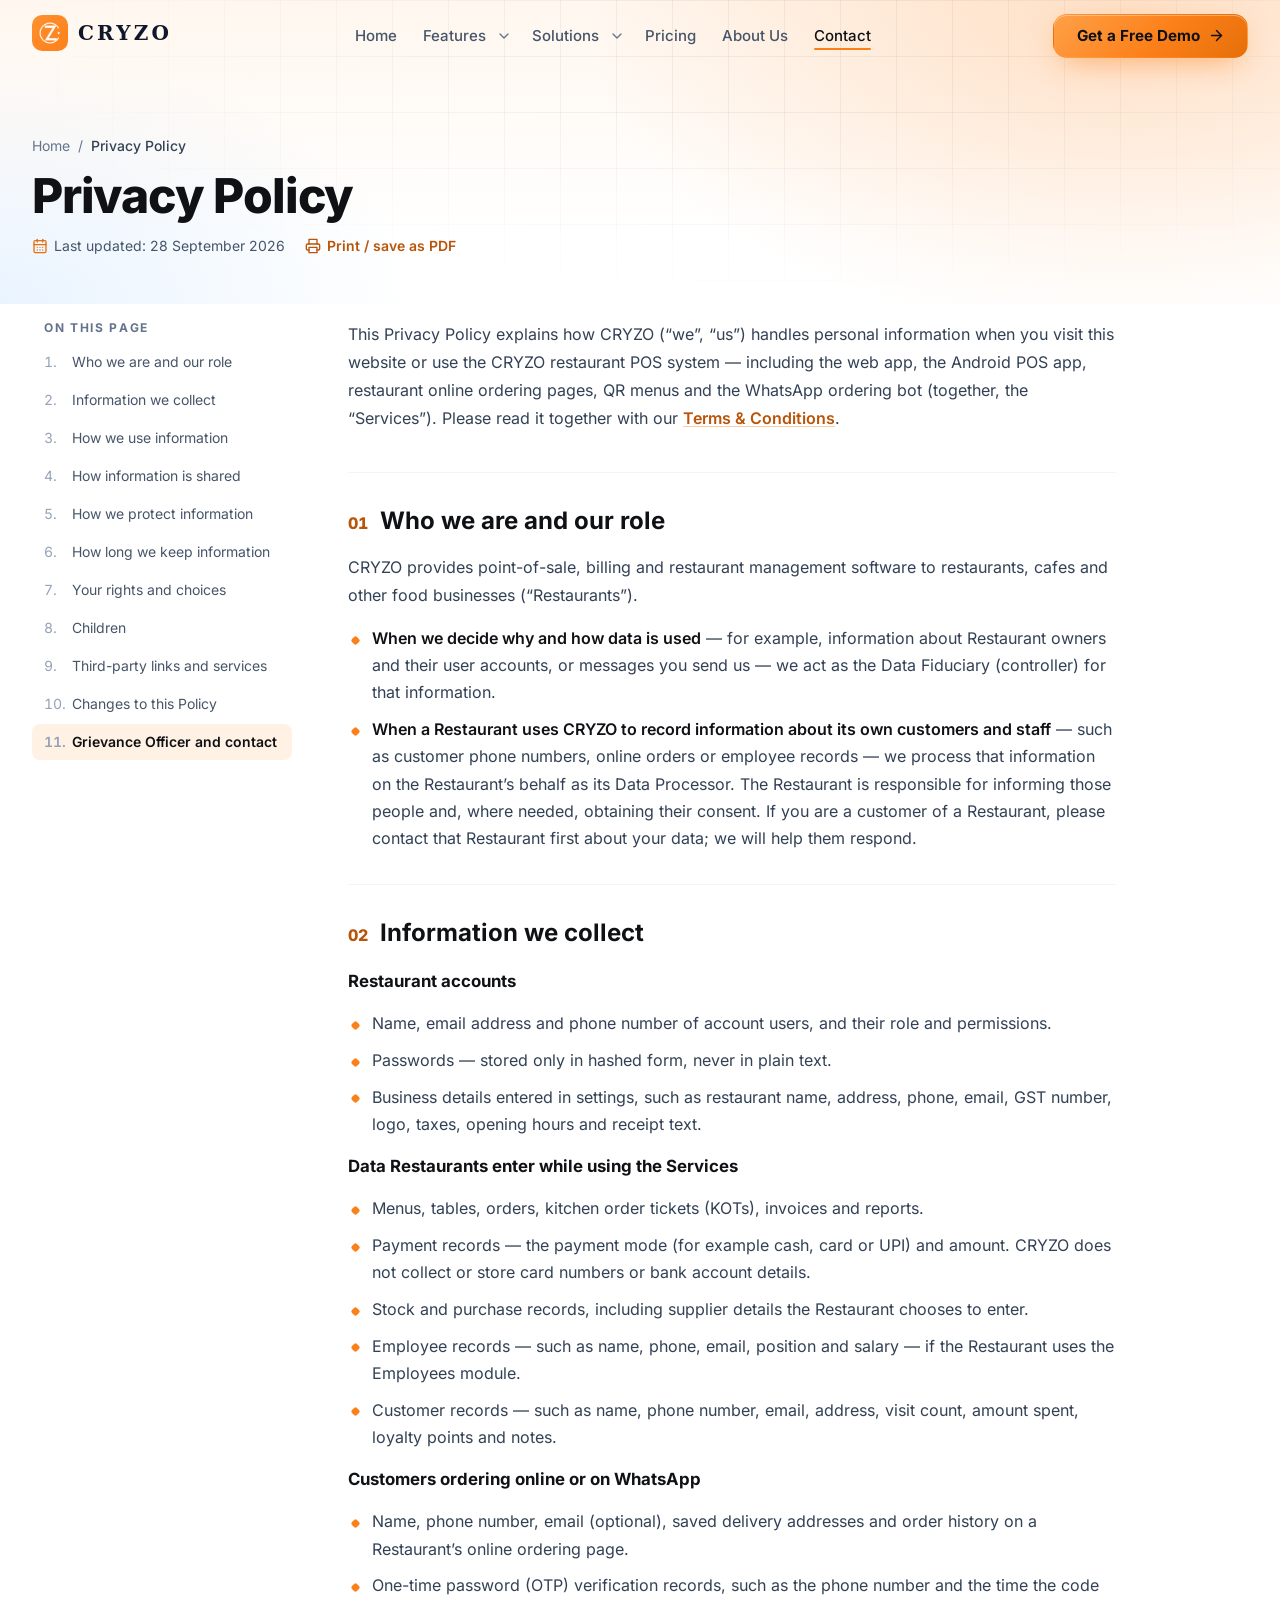
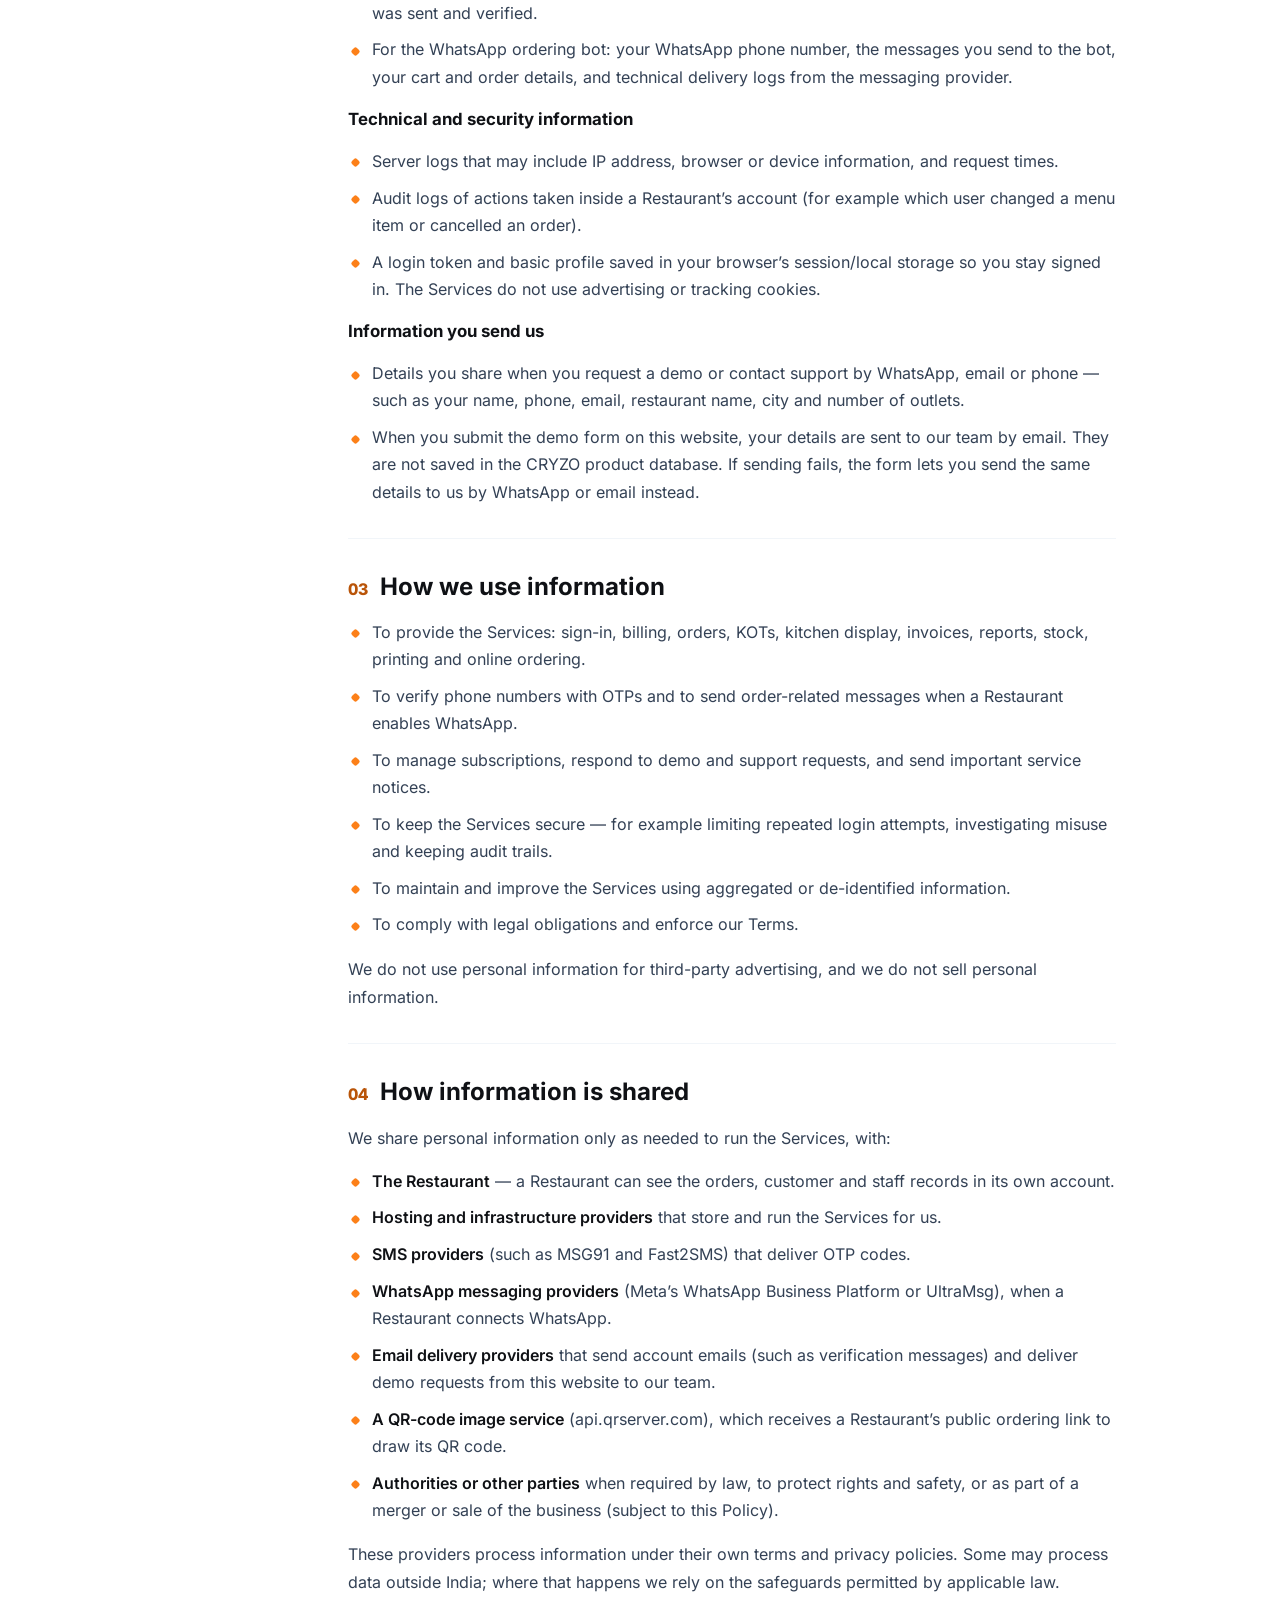
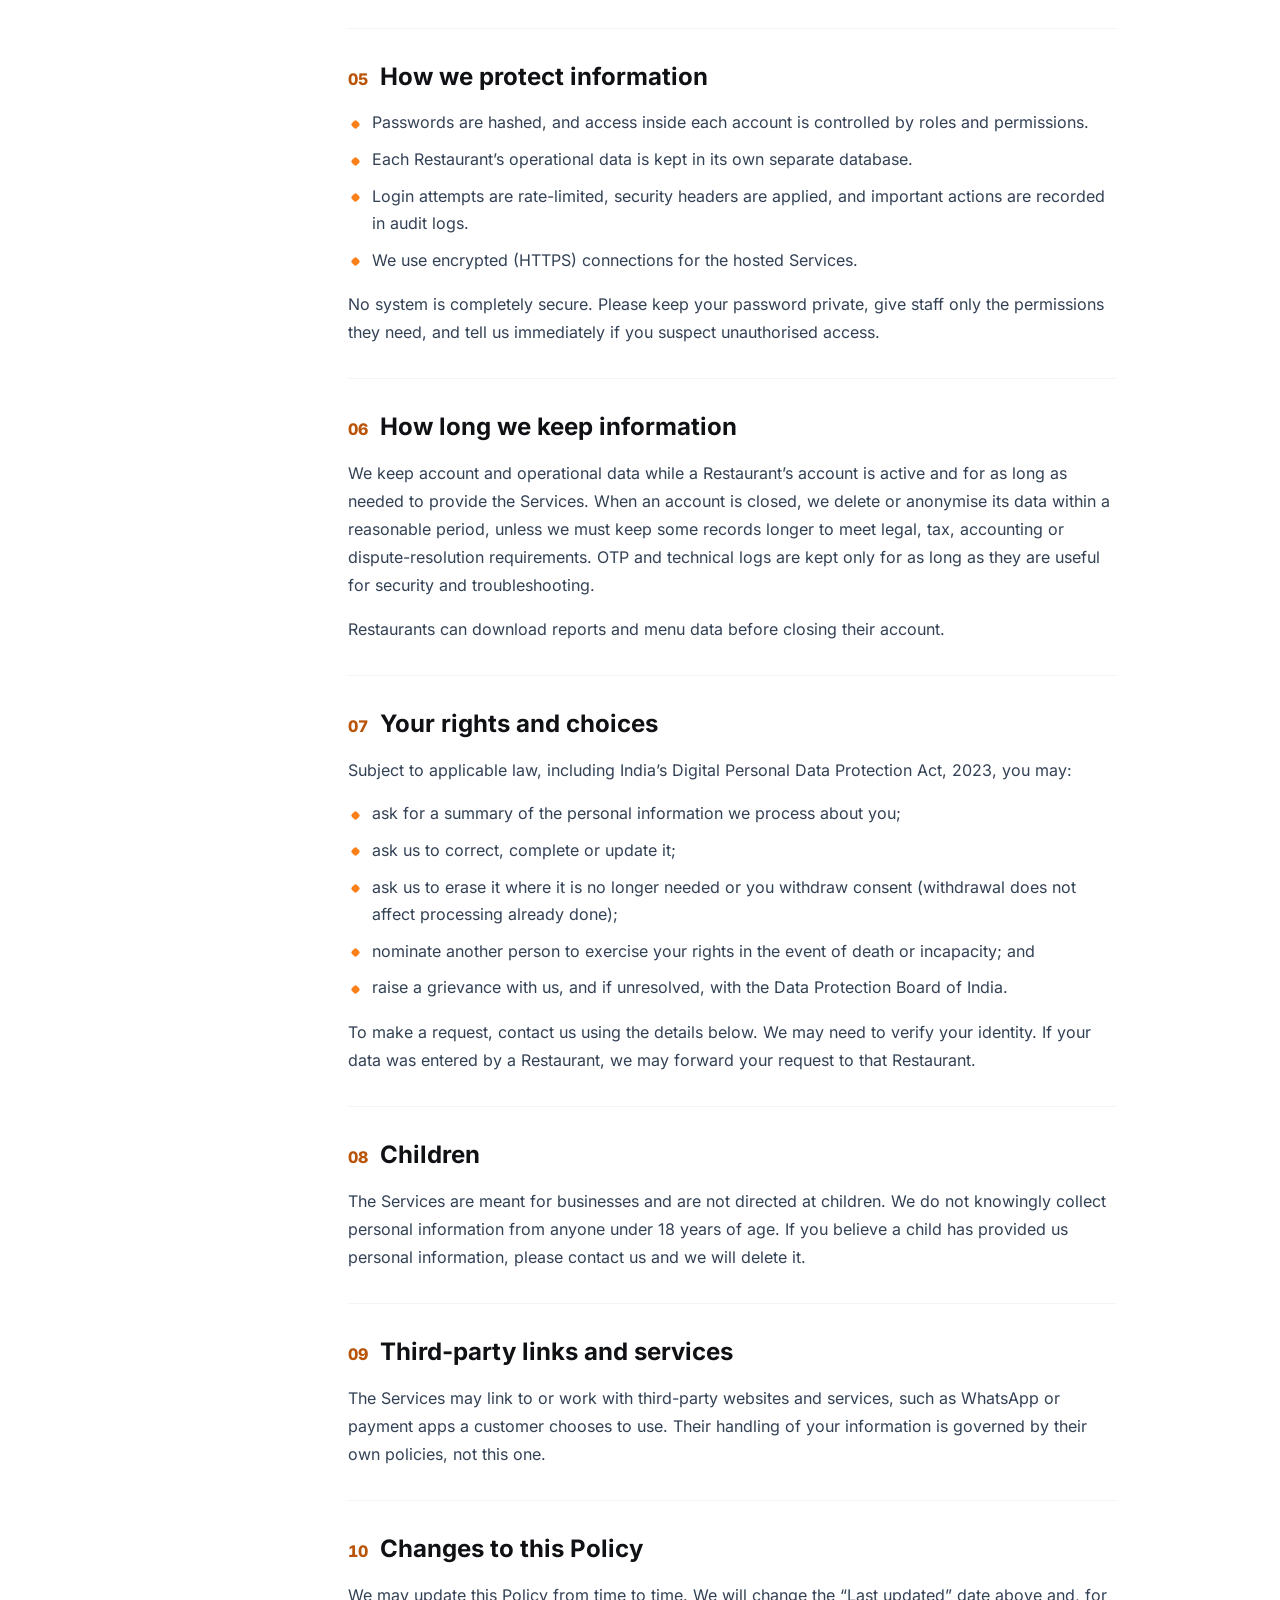
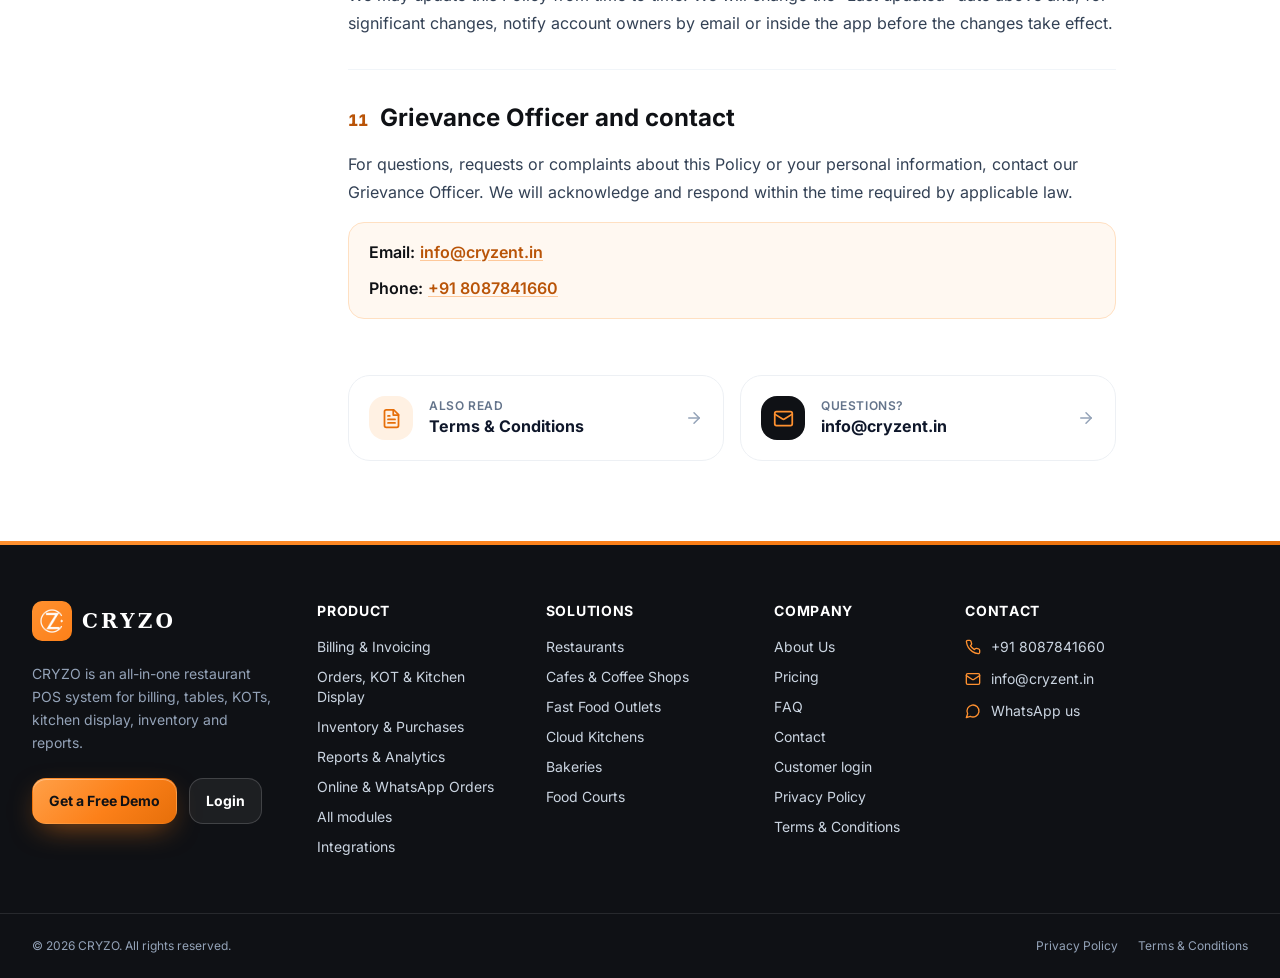
==== commit ad1d1776: "Cryzo Build" ====
--- a/privacy-policy/index.html
+++ b/privacy-policy/index.html
@@ -8,28 +8,30 @@
     <title>Privacy Policy | CRYZO Restaurant POS</title>
     <meta name="description" content="How CRYZO collects, uses, shares and protects personal information in its restaurant POS web app, Android app, online ordering pages and WhatsApp bot." />
     <meta name="robots" content="index, follow, max-image-preview:large" />
+    <link rel="canonical" href="https://cryzo.shop/privacy-policy/" />
     <meta property="og:type" content="website" />
     <meta property="og:site_name" content="CRYZO" />
     <meta property="og:locale" content="en_IN" />
     <meta property="og:title" content="Privacy Policy | CRYZO Restaurant POS" />
     <meta property="og:description" content="How CRYZO collects, uses, shares and protects personal information in its restaurant POS web app, Android app, online ordering pages and WhatsApp bot." />
-    <meta property="og:image" content="/images/og-image.png" />
+    <meta property="og:url" content="https://cryzo.shop/privacy-policy/" />
+    <meta property="og:image" content="https://cryzo.shop/images/og-image.png" />
     <meta property="og:image:width" content="1200" />
     <meta property="og:image:height" content="630" />
     <meta property="og:image:alt" content="CRYZO Restaurant POS System — billing, tables, KOT, inventory and reports" />
     <meta name="twitter:card" content="summary_large_image" />
     <meta name="twitter:title" content="Privacy Policy | CRYZO Restaurant POS" />
     <meta name="twitter:description" content="How CRYZO collects, uses, shares and protects personal information in its restaurant POS web app, Android app, online ordering pages and WhatsApp bot." />
-    <meta name="twitter:image" content="/images/og-image.png" />
+    <meta name="twitter:image" content="https://cryzo.shop/images/og-image.png" />
     <meta name="theme-color" content="#0f1115" />
-    <script type="application/ld+json">{"@context":"https://schema.org","@graph":[{"@type":"Organization","name":"CRYZO","email":"akshaykadam240596@gmail.com","telephone":"+918087841660","contactPoint":[{"@type":"ContactPoint","contactType":"sales","telephone":"+918087841660","email":"akshaykadam240596@gmail.com","areaServed":"IN"}]},{"@type":"WebPage","name":"Privacy Policy","description":"How CRYZO collects, uses, shares and protects personal information in its restaurant POS web app, Android app, online ordering pages and WhatsApp bot.","dateModified":"2026-09-28","inLanguage":"en-IN"}]}</script>
+    <script type="application/ld+json">{"@context":"https://schema.org","@graph":[{"@type":"Organization","@id":"https://cryzo.shop/#organization","name":"CRYZO","url":"https://cryzo.shop/","logo":"https://cryzo.shop/icons/icon-512.png","email":"info@cryzent.in","telephone":"+918087841660","contactPoint":[{"@type":"ContactPoint","contactType":"sales","telephone":"+918087841660","email":"info@cryzent.in","areaServed":"IN"}]},{"@type":"WebPage","name":"Privacy Policy","url":"https://cryzo.shop/privacy-policy/","description":"How CRYZO collects, uses, shares and protects personal information in its restaurant POS web app, Android app, online ordering pages and WhatsApp bot.","dateModified":"2026-09-28","inLanguage":"en-IN","publisher":{"@id":"https://cryzo.shop/#organization"}},{"@type":"BreadcrumbList","itemListElement":[{"@type":"ListItem","position":1,"name":"Home","item":"https://cryzo.shop/"},{"@type":"ListItem","position":2,"name":"Privacy Policy","item":"https://cryzo.shop/privacy-policy/"}]}]}</script>
     <link rel="icon" href="/favicon.ico" sizes="48x48" />
     <link rel="icon" type="image/png" sizes="32x32" href="/favicon-32x32.png" />
     <link rel="apple-touch-icon" href="/apple-touch-icon.png" />
     <link rel="manifest" href="/site.webmanifest" />
-    <script type="module" crossorigin src="/assets/privacy-BzYmesfr.js"></script>
-    <link rel="modulepreload" crossorigin href="/assets/landing-BGB6IcC6.js">
-    <link rel="modulepreload" crossorigin href="/assets/LegalPage-LyfyjrZn.js">
+    <script type="module" crossorigin src="/assets/privacy-DVwcLSJu.js"></script>
+    <link rel="modulepreload" crossorigin href="/assets/landing-oTFfnHNo.js">
+    <link rel="modulepreload" crossorigin href="/assets/LegalPage-CEaHqhZp.js">
     <style>@font-face{font-family:Inter;font-style:normal;font-display:swap;font-weight:400;src:url(/assets/inter-latin-400-normal-C38fXH4l.woff2) format("woff2"),url(/assets/inter-latin-400-normal-CyCys3Eg.woff) format("woff")}@font-face{font-family:Inter;font-style:normal;font-display:swap;font-weight:500;src:url(/assets/inter-latin-500-normal-Cerq10X2.woff2) format("woff2"),url(/assets/inter-latin-500-normal-BL9OpVg8.woff) format("woff")}@font-face{font-family:Inter;font-style:normal;font-display:swap;font-weight:600;src:url(/assets/inter-latin-600-normal-LgqL8muc.woff2) format("woff2"),url(/assets/inter-latin-600-normal-CiBQ2DWP.woff) format("woff")}@font-face{font-family:Inter;font-style:normal;font-display:swap;font-weight:700;src:url(/assets/inter-latin-700-normal-Yt3aPRUw.woff2) format("woff2"),url(/assets/inter-latin-700-normal-BLAVimhd.woff) format("woff")}@font-face{font-family:Inter;font-style:normal;font-display:swap;font-weight:800;src:url(/assets/inter-latin-800-normal-BYj_oED-.woff2) format("woff2"),url(/assets/inter-latin-800-normal-D1mf63XC.woff) format("woff")}@font-face{font-family:Inter;font-style:normal;font-display:swap;font-weight:400;src:url(/assets/inter-latin-ext-400-normal-C1nco2VV.woff2) format("woff2"),url(/assets/inter-latin-ext-400-normal-77YHD8bZ.woff) format("woff")}@font-face{font-family:Inter;font-style:normal;font-display:swap;font-weight:600;src:url(/assets/inter-latin-ext-600-normal-D2bJ5OIk.woff2) format("woff2"),url(/assets/inter-latin-ext-600-normal-CIVaiw4L.woff) format("woff")}@font-face{font-family:Inter;font-style:normal;font-display:swap;font-weight:700;src:url(/assets/inter-latin-ext-700-normal-Ca8adRJv.woff2) format("woff2"),url(/assets/inter-latin-ext-700-normal-TidjK2hL.woff) format("woff")}@font-face{font-family:Inter;font-style:normal;font-display:swap;font-weight:800;src:url(/assets/inter-latin-ext-800-normal-DZJjya6U.woff2) format("woff2"),url(/assets/inter-latin-ext-800-normal-BOMpwxm3.woff) format("woff")}*,:before,:after{--tw-border-spacing-x: 0;--tw-border-spacing-y: 0;--tw-translate-x: 0;--tw-translate-y: 0;--tw-rotate: 0;--tw-skew-x: 0;--tw-skew-y: 0;--tw-scale-x: 1;--tw-scale-y: 1;--tw-pan-x: ;--tw-pan-y: ;--tw-pinch-zoom: ;--tw-scroll-snap-strictness: proximity;--tw-gradient-from-position: ;--tw-gradient-via-position: ;--tw-gradient-to-position: ;--tw-ordinal: ;--tw-slashed-zero: ;--tw-numeric-figure: ;--tw-numeric-spacing: ;--tw-numeric-fraction: ;--tw-ring-inset: ;--tw-ring-offset-width: 0px;--tw-ring-offset-color: #fff;--tw-ring-color: rgb(59 130 246 / .5);--tw-ring-offset-shadow: 0 0 #0000;--tw-ring-shadow: 0 0 #0000;--tw-shadow: 0 0 #0000;--tw-shadow-colored: 0 0 #0000;--tw-blur: ;--tw-brightness: ;--tw-contrast: ;--tw-grayscale: ;--tw-hue-rotate: ;--tw-invert: ;--tw-saturate: ;--tw-sepia: ;--tw-drop-shadow: ;--tw-backdrop-blur: ;--tw-backdrop-brightness: ;--tw-backdrop-contrast: ;--tw-backdrop-grayscale: ;--tw-backdrop-hue-rotate: ;--tw-backdrop-invert: ;--tw-backdrop-opacity: ;--tw-backdrop-saturate: ;--tw-backdrop-sepia: ;--tw-contain-size: ;--tw-contain-layout: ;--tw-contain-paint: ;--tw-contain-style: }::backdrop{--tw-border-spacing-x: 0;--tw-border-spacing-y: 0;--tw-translate-x: 0;--tw-translate-y: 0;--tw-rotate: 0;--tw-skew-x: 0;--tw-skew-y: 0;--tw-scale-x: 1;--tw-scale-y: 1;--tw-pan-x: ;--tw-pan-y: ;--tw-pinch-zoom: ;--tw-scroll-snap-strictness: proximity;--tw-gradient-from-position: ;--tw-gradient-via-position: ;--tw-gradient-to-position: ;--tw-ordinal: ;--tw-slashed-zero: ;--tw-numeric-figure: ;--tw-numeric-spacing: ;--tw-numeric-fraction: ;--tw-ring-inset: ;--tw-ring-offset-width: 0px;--tw-ring-offset-color: #fff;--tw-ring-color: rgb(59 130 246 / .5);--tw-ring-offset-shadow: 0 0 #0000;--tw-ring-shadow: 0 0 #0000;--tw-shadow: 0 0 #0000;--tw-shadow-colored: 0 0 #0000;--tw-blur: ;--tw-brightness: ;--tw-contrast: ;--tw-grayscale: ;--tw-hue-rotate: ;--tw-invert: ;--tw-saturate: ;--tw-sepia: ;--tw-drop-shadow: ;--tw-backdrop-blur: ;--tw-backdrop-brightness: ;--tw-backdrop-contrast: ;--tw-backdrop-grayscale: ;--tw-backdrop-hue-rotate: ;--tw-backdrop-invert: ;--tw-backdrop-opacity: ;--tw-backdrop-saturate: ;--tw-backdrop-sepia: ;--tw-contain-size: ;--tw-contain-layout: ;--tw-contain-paint: ;--tw-contain-style: }*,:before,:after{box-sizing:border-box;border-width:0;border-style:solid;border-color:#e5e7eb}:before,:after{--tw-content: ""}html,:host{line-height:1.5;-webkit-text-size-adjust:100%;-moz-tab-size:4;-o-tab-size:4;tab-size:4;font-family:Inter,system-ui,sans-serif;font-feature-settings:normal;font-variation-settings:normal;-webkit-tap-highlight-color:transparent}body{margin:0;line-height:inherit}hr{height:0;color:inherit;border-top-width:1px}abbr:where([title]){-webkit-text-decoration:underline dotted;text-decoration:underline dotted}h1,h2,h3,h4,h5,h6{font-size:inherit;font-weight:inherit}a{color:inherit;text-decoration:inherit}b,strong{font-weight:bolder}code,kbd,samp,pre{font-family:ui-monospace,SFMono-Regular,Menlo,Monaco,Consolas,Liberation Mono,Courier New,monospace;font-feature-settings:normal;font-variation-settings:normal;font-size:1em}small{font-size:80%}sub,sup{font-size:75%;line-height:0;position:relative;vertical-align:baseline}sub{bottom:-.25em}sup{top:-.5em}table{text-indent:0;border-color:inherit;border-collapse:collapse}button,input,optgroup,select,textarea{font-family:inherit;font-feature-settings:inherit;font-variation-settings:inherit;font-size:100%;font-weight:inherit;line-height:inherit;letter-spacing:inherit;color:inherit;margin:0;padding:0}button,select{text-transform:none}button,input:where([type=button]),input:where([type=reset]),input:where([type=submit]){-webkit-appearance:button;background-color:transparent;background-image:none}:-moz-focusring{outline:auto}:-moz-ui-invalid{box-shadow:none}progress{vertical-align:baseline}::-webkit-inner-spin-button,::-webkit-outer-spin-button{height:auto}[type=search]{-webkit-appearance:textfield;outline-offset:-2px}::-webkit-search-decoration{-webkit-appearance:none}::-webkit-file-upload-button{-webkit-appearance:button;font:inherit}summary{display:list-item}blockquote,dl,dd,h1,h2,h3,h4,h5,h6,hr,figure,p,pre{margin:0}fieldset{margin:0;padding:0}legend{padding:0}ol,ul,menu{list-style:none;margin:0;padding:0}dialog{padding:0}textarea{resize:vertical}input::-moz-placeholder,textarea::-moz-placeholder{opacity:1;color:#9ca3af}input::placeholder,textarea::placeholder{opacity:1;color:#9ca3af}button,[role=button]{cursor:pointer}:disabled{cursor:default}img,svg,video,canvas,audio,iframe,embed,object{display:block;vertical-align:middle}img,video{max-width:100%;height:auto}[hidden]:where(:not([hidden=until-found])){display:none}.sr-only{position:absolute;width:1px;height:1px;padding:0;margin:-1px;overflow:hidden;clip:rect(0,0,0,0);white-space:nowrap;border-width:0}.pointer-events-none{pointer-events:none}.visible{visibility:visible}.static{position:static}.fixed{position:fixed}.absolute{position:absolute}.relative{position:relative}.-inset-6{top:-1.5rem;right:-1.5rem;bottom:-1.5rem;left:-1.5rem}.inset-10{top:2.5rem;right:2.5rem;bottom:2.5rem;left:2.5rem}.inset-4{top:1rem;right:1rem;bottom:1rem;left:1rem}.inset-x-0{left:0;right:0}.inset-x-6{left:1.5rem;right:1.5rem}.inset-y-10{top:2.5rem;bottom:2.5rem}.-bottom-12{bottom:-3rem}.-bottom-14{bottom:-3.5rem}.-bottom-16{bottom:-4rem}.-bottom-6{bottom:-1.5rem}.-left-2{left:-.5rem}.-left-3{left:-.75rem}.-left-\[9999px\]{left:-9999px}.-right-2{right:-.5rem}.-right-20{right:-5rem}.-right-24{right:-6rem}.-right-40{right:-10rem}.-right-6{right:-1.5rem}.-top-20{top:-5rem}.-top-24{top:-6rem}.-top-5{top:-1.25rem}.-top-6{top:-1.5rem}.-top-8{top:-2rem}.-top-9{top:-2.25rem}.bottom-0{bottom:0}.left-0{left:0}.left-0\.5{left:.125rem}.left-1\/2{left:50%}.left-10{left:2.5rem}.left-8{left:2rem}.right-0{right:0}.right-0\.5{right:.125rem}.right-2{right:.5rem}.right-4{right:1rem}.right-\[30\%\]{right:30%}.top-0{top:0}.top-0\.5{top:.125rem}.top-1\.5{top:.375rem}.top-2{top:.5rem}.top-20{top:5rem}.top-\[72px\]{top:72px}.top-full{top:100%}.-z-0{z-index:0}.-z-10{z-index:-10}.z-10{z-index:10}.z-20{z-index:20}.z-50{z-index:50}.m-0{margin:0}.mx-2\.5{margin-left:.625rem;margin-right:.625rem}.mx-4{margin-left:1rem;margin-right:1rem}.mx-auto{margin-left:auto;margin-right:auto}.-ml-\[1\%\]{margin-left:-1%}.mb-1\.5{margin-bottom:.375rem}.mb-10{margin-bottom:2.5rem}.mb-2{margin-bottom:.5rem}.mb-3{margin-bottom:.75rem}.mb-4{margin-bottom:1rem}.ml-1{margin-left:.25rem}.mt-0\.5{margin-top:.125rem}.mt-1{margin-top:.25rem}.mt-1\.5{margin-top:.375rem}.mt-10{margin-top:2.5rem}.mt-12{margin-top:3rem}.mt-14{margin-top:3.5rem}.mt-16{margin-top:4rem}.mt-2{margin-top:.5rem}.mt-20{margin-top:5rem}.mt-3{margin-top:.75rem}.mt-4{margin-top:1rem}.mt-5{margin-top:1.25rem}.mt-6{margin-top:1.5rem}.mt-7{margin-top:1.75rem}.mt-8{margin-top:2rem}.block{display:block}.inline-block{display:inline-block}.flex{display:flex}.inline-flex{display:inline-flex}.table{display:table}.grid{display:grid}.contents{display:contents}.hidden{display:none}.h-0\.5{height:.125rem}.h-1{height:.25rem}.h-1\.5{height:.375rem}.h-10{height:2.5rem}.h-11{height:2.75rem}.h-12{height:3rem}.h-14{height:3.5rem}.h-16{height:4rem}.h-2{height:.5rem}.h-2\.5{height:.625rem}.h-24{height:6rem}.h-3{height:.75rem}.h-3\.5{height:.875rem}.h-4{height:1rem}.h-5{height:1.25rem}.h-6{height:1.5rem}.h-60{height:15rem}.h-64{height:16rem}.h-7{height:1.75rem}.h-72{height:18rem}.h-8{height:2rem}.h-9{height:2.25rem}.h-\[480px\]{height:480px}.h-\[520px\]{height:520px}.h-\[72px\]{height:72px}.h-\[calc\(100dvh-72px\)\]{height:calc(100dvh - 72px)}.h-auto{height:auto}.h-full{height:100%}.h-px{height:1px}.\!min-h-\[44px\]{min-height:44px!important}.min-h-screen{min-height:100vh}.w-1{width:.25rem}.w-1\.5{width:.375rem}.w-10{width:2.5rem}.w-11{width:2.75rem}.w-12{width:3rem}.w-14{width:3.5rem}.w-16{width:4rem}.w-2{width:.5rem}.w-2\.5{width:.625rem}.w-24{width:6rem}.w-3{width:.75rem}.w-32{width:8rem}.w-4{width:1rem}.w-40{width:10rem}.w-48{width:12rem}.w-5{width:1.25rem}.w-6{width:1.5rem}.w-60{width:15rem}.w-64{width:16rem}.w-7{width:1.75rem}.w-72{width:18rem}.w-8{width:2rem}.w-9{width:2.25rem}.w-\[150px\]{width:150px}.w-\[200px\]{width:200px}.w-\[48\%\]{width:48%}.w-\[520px\]{width:520px}.w-\[560px\]{width:560px}.w-\[680px\]{width:680px}.w-\[760px\]{width:760px}.w-full{width:100%}.w-px{width:1px}.min-w-0{min-width:0px}.min-w-\[110px\]{min-width:110px}.min-w-\[300px\]{min-width:300px}.max-w-2xl{max-width:42rem}.max-w-3xl{max-width:48rem}.max-w-4xl{max-width:56rem}.max-w-7xl{max-width:80rem}.max-w-\[460px\]{max-width:460px}.max-w-\[520px\]{max-width:520px}.max-w-\[560px\]{max-width:560px}.max-w-\[640px\]{max-width:640px}.max-w-\[82\%\]{max-width:82%}.max-w-lg{max-width:32rem}.max-w-md{max-width:28rem}.max-w-xl{max-width:36rem}.max-w-xs{max-width:20rem}.flex-1{flex:1 1 0%}.shrink-0{flex-shrink:0}.grow{flex-grow:1}.origin-top-left{transform-origin:top left}.-translate-x-1\/2{--tw-translate-x: -50%;transform:translate(var(--tw-translate-x),var(--tw-translate-y)) rotate(var(--tw-rotate)) skew(var(--tw-skew-x)) skewY(var(--tw-skew-y)) scaleX(var(--tw-scale-x)) scaleY(var(--tw-scale-y))}.-rotate-90{--tw-rotate: -90deg;transform:translate(var(--tw-translate-x),var(--tw-translate-y)) rotate(var(--tw-rotate)) skew(var(--tw-skew-x)) skewY(var(--tw-skew-y)) scaleX(var(--tw-scale-x)) scaleY(var(--tw-scale-y))}.-rotate-\[3deg\]{--tw-rotate: -3deg;transform:translate(var(--tw-translate-x),var(--tw-translate-y)) rotate(var(--tw-rotate)) skew(var(--tw-skew-x)) skewY(var(--tw-skew-y)) scaleX(var(--tw-scale-x)) scaleY(var(--tw-scale-y))}.rotate-180{--tw-rotate: 180deg;transform:translate(var(--tw-translate-x),var(--tw-translate-y)) rotate(var(--tw-rotate)) skew(var(--tw-skew-x)) skewY(var(--tw-skew-y)) scaleX(var(--tw-scale-x)) scaleY(var(--tw-scale-y))}.rotate-\[3deg\]{--tw-rotate: 3deg;transform:translate(var(--tw-translate-x),var(--tw-translate-y)) rotate(var(--tw-rotate)) skew(var(--tw-skew-x)) skewY(var(--tw-skew-y)) scaleX(var(--tw-scale-x)) scaleY(var(--tw-scale-y))}.transform{transform:translate(var(--tw-translate-x),var(--tw-translate-y)) rotate(var(--tw-rotate)) skew(var(--tw-skew-x)) skewY(var(--tw-skew-y)) scaleX(var(--tw-scale-x)) scaleY(var(--tw-scale-y))}@keyframes pulse{50%{opacity:.5}}.animate-pulse{animation:pulse 2s cubic-bezier(.4,0,.6,1) infinite}.cursor-pointer{cursor:pointer}.select-none{-webkit-user-select:none;-moz-user-select:none;user-select:none}.resize-y{resize:vertical}.scroll-mt-24{scroll-margin-top:6rem}.list-none{list-style-type:none}.grid-cols-1{grid-template-columns:repeat(1,minmax(0,1fr))}.grid-cols-2{grid-template-columns:repeat(2,minmax(0,1fr))}.grid-cols-3{grid-template-columns:repeat(3,minmax(0,1fr))}.grid-cols-4{grid-template-columns:repeat(4,minmax(0,1fr))}.grid-cols-5{grid-template-columns:repeat(5,minmax(0,1fr))}.grid-cols-\[auto_1fr_auto_auto\]{grid-template-columns:auto 1fr auto auto}.flex-col{flex-direction:column}.flex-wrap{flex-wrap:wrap}.items-start{align-items:flex-start}.items-end{align-items:flex-end}.items-center{align-items:center}.items-baseline{align-items:baseline}.justify-start{justify-content:flex-start}.justify-end{justify-content:flex-end}.justify-center{justify-content:center}.justify-between{justify-content:space-between}.gap-0\.5{gap:.125rem}.gap-1{gap:.25rem}.gap-1\.5{gap:.375rem}.gap-10{gap:2.5rem}.gap-12{gap:3rem}.gap-2{gap:.5rem}.gap-2\.5{gap:.625rem}.gap-3{gap:.75rem}.gap-4{gap:1rem}.gap-5{gap:1.25rem}.gap-6{gap:1.5rem}.gap-8{gap:2rem}.gap-x-2{-moz-column-gap:.5rem;column-gap:.5rem}.gap-x-5{-moz-column-gap:1.25rem;column-gap:1.25rem}.gap-x-6{-moz-column-gap:1.5rem;column-gap:1.5rem}.gap-y-1{row-gap:.25rem}.gap-y-2{row-gap:.5rem}.gap-y-3{row-gap:.75rem}.space-y-0\.5>:not([hidden])~:not([hidden]){--tw-space-y-reverse: 0;margin-top:calc(.125rem * calc(1 - var(--tw-space-y-reverse)));margin-bottom:calc(.125rem * var(--tw-space-y-reverse))}.space-y-1>:not([hidden])~:not([hidden]){--tw-space-y-reverse: 0;margin-top:calc(.25rem * calc(1 - var(--tw-space-y-reverse)));margin-bottom:calc(.25rem * var(--tw-space-y-reverse))}.space-y-1\.5>:not([hidden])~:not([hidden]){--tw-space-y-reverse: 0;margin-top:calc(.375rem * calc(1 - var(--tw-space-y-reverse)));margin-bottom:calc(.375rem * var(--tw-space-y-reverse))}.space-y-2>:not([hidden])~:not([hidden]){--tw-space-y-reverse: 0;margin-top:calc(.5rem * calc(1 - var(--tw-space-y-reverse)));margin-bottom:calc(.5rem * var(--tw-space-y-reverse))}.space-y-2\.5>:not([hidden])~:not([hidden]){--tw-space-y-reverse: 0;margin-top:calc(.625rem * calc(1 - var(--tw-space-y-reverse)));margin-bottom:calc(.625rem * var(--tw-space-y-reverse))}.space-y-20>:not([hidden])~:not([hidden]){--tw-space-y-reverse: 0;margin-top:calc(5rem * calc(1 - var(--tw-space-y-reverse)));margin-bottom:calc(5rem * var(--tw-space-y-reverse))}.space-y-3>:not([hidden])~:not([hidden]){--tw-space-y-reverse: 0;margin-top:calc(.75rem * calc(1 - var(--tw-space-y-reverse)));margin-bottom:calc(.75rem * var(--tw-space-y-reverse))}.space-y-4>:not([hidden])~:not([hidden]){--tw-space-y-reverse: 0;margin-top:calc(1rem * calc(1 - var(--tw-space-y-reverse)));margin-bottom:calc(1rem * var(--tw-space-y-reverse))}.divide-y>:not([hidden])~:not([hidden]){--tw-divide-y-reverse: 0;border-top-width:calc(1px * calc(1 - var(--tw-divide-y-reverse)));border-bottom-width:calc(1px * var(--tw-divide-y-reverse))}.divide-slate-100>:not([hidden])~:not([hidden]){--tw-divide-opacity: 1;border-color:rgb(241 245 249 / var(--tw-divide-opacity, 1))}.overflow-hidden{overflow:hidden}.overflow-x-auto{overflow-x:auto}.overflow-y-auto{overflow-y:auto}.truncate{overflow:hidden;text-overflow:ellipsis;white-space:nowrap}.whitespace-nowrap{white-space:nowrap}.whitespace-pre-line{white-space:pre-line}.break-all{word-break:break-all}.rounded{border-radius:.25rem}.rounded-2xl{border-radius:1rem}.rounded-3xl{border-radius:1.5rem}.rounded-\[10px\]{border-radius:10px}.rounded-\[22px\]{border-radius:22px}.rounded-\[26px\]{border-radius:26px}.rounded-\[28px\]{border-radius:28px}.rounded-\[2px\]{border-radius:2px}.rounded-\[30px\]{border-radius:30px}.rounded-\[32px\]{border-radius:32px}.rounded-\[38px\]{border-radius:38px}.rounded-\[3px\]{border-radius:3px}.rounded-\[40px\]{border-radius:40px}.rounded-\[5px\]{border-radius:5px}.rounded-full{border-radius:9999px}.rounded-lg{border-radius:.5rem}.rounded-md{border-radius:.375rem}.rounded-xl{border-radius:.75rem}.rounded-t-\[3px\]{border-top-left-radius:3px;border-top-right-radius:3px}.rounded-t-md{border-top-left-radius:.375rem;border-top-right-radius:.375rem}.rounded-bl-md{border-bottom-left-radius:.375rem}.rounded-br-md{border-bottom-right-radius:.375rem}.border{border-width:1px}.border-\[40px\]{border-width:40px}.border-y{border-top-width:1px;border-bottom-width:1px}.border-b{border-bottom-width:1px}.border-l-2{border-left-width:2px}.border-r{border-right-width:1px}.border-t{border-top-width:1px}.border-t-2{border-top-width:2px}.border-dashed{border-style:dashed}.border-\[\#12b76a\]{--tw-border-opacity: 1;border-color:rgb(18 183 106 / var(--tw-border-opacity, 1))}.border-\[\#f04438\]{--tw-border-opacity: 1;border-color:rgb(240 68 56 / var(--tw-border-opacity, 1))}.border-\[\#fc8019\]{--tw-border-opacity: 1;border-color:rgb(252 128 25 / var(--tw-border-opacity, 1))}.border-\[\#fc8019\]\/70{border-color:#fc8019b3}.border-\[\#ffd6b0\]{--tw-border-opacity: 1;border-color:rgb(255 214 176 / var(--tw-border-opacity, 1))}.border-brand{--tw-border-opacity: 1;border-color:rgb(252 128 25 / var(--tw-border-opacity, 1))}.border-brand\/70{border-color:#fc8019b3}.border-slate-100{--tw-border-opacity: 1;border-color:rgb(241 245 249 / var(--tw-border-opacity, 1))}.border-slate-200{--tw-border-opacity: 1;border-color:rgb(226 232 240 / var(--tw-border-opacity, 1))}.border-success{--tw-border-opacity: 1;border-color:rgb(18 183 106 / var(--tw-border-opacity, 1))}.border-transparent{border-color:transparent}.border-white\/10{border-color:#ffffff1a}.border-white\/15{border-color:#ffffff26}.border-white\/\[0\.06\]{border-color:#ffffff0f}.border-white\/\[0\.08\]{border-color:#ffffff14}.bg-\[\#075e54\]{--tw-bg-opacity: 1;background-color:rgb(7 94 84 / var(--tw-bg-opacity, 1))}.bg-\[\#0f1115\]{--tw-bg-opacity: 1;background-color:rgb(15 17 21 / var(--tw-bg-opacity, 1))}.bg-\[\#12b76a\]{--tw-bg-opacity: 1;background-color:rgb(18 183 106 / var(--tw-bg-opacity, 1))}.bg-\[\#12b76a\]\/10{background-color:#12b76a1a}.bg-\[\#12b76a\]\/15{background-color:#12b76a26}.bg-\[\#171a21\]{--tw-bg-opacity: 1;background-color:rgb(23 26 33 / var(--tw-bg-opacity, 1))}.bg-\[\#2e90fa\]{--tw-bg-opacity: 1;background-color:rgb(46 144 250 / var(--tw-bg-opacity, 1))}.bg-\[\#2e90fa\]\/15{background-color:#2e90fa26}.bg-\[\#32d583\]{--tw-bg-opacity: 1;background-color:rgb(50 213 131 / var(--tw-bg-opacity, 1))}.bg-\[\#d9fdd3\]{--tw-bg-opacity: 1;background-color:rgb(217 253 211 / var(--tw-bg-opacity, 1))}.bg-\[\#eaf4ff\]{--tw-bg-opacity: 1;background-color:rgb(234 244 255 / var(--tw-bg-opacity, 1))}.bg-\[\#efeae2\]{--tw-bg-opacity: 1;background-color:rgb(239 234 226 / var(--tw-bg-opacity, 1))}.bg-\[\#f04438\]{--tw-bg-opacity: 1;background-color:rgb(240 68 56 / var(--tw-bg-opacity, 1))}.bg-\[\#f04438\]\/10{background-color:#f044381a}.bg-\[\#f04438\]\/15{background-color:#f0443826}.bg-\[\#f04438\]\/80{background-color:#f04438cc}.bg-\[\#f79009\]\/10{background-color:#f790091a}.bg-\[\#f79009\]\/80{background-color:#f79009cc}.bg-\[\#f8fafc\]{--tw-bg-opacity: 1;background-color:rgb(248 250 252 / var(--tw-bg-opacity, 1))}.bg-\[\#fc8019\]{--tw-bg-opacity: 1;background-color:rgb(252 128 25 / var(--tw-bg-opacity, 1))}.bg-\[\#fc8019\]\/10{background-color:#fc80191a}.bg-\[\#fc8019\]\/15{background-color:#fc801926}.bg-\[\#fc8019\]\/\[0\.09\]{background-color:#fc801917}.bg-\[\#fcfcfd\]{--tw-bg-opacity: 1;background-color:rgb(252 252 253 / var(--tw-bg-opacity, 1))}.bg-\[\#fff1e3\]{--tw-bg-opacity: 1;background-color:rgb(255 241 227 / var(--tw-bg-opacity, 1))}.bg-\[\#fff4ea\]{--tw-bg-opacity: 1;background-color:rgb(255 244 234 / var(--tw-bg-opacity, 1))}.bg-\[\#fff6ee\]{--tw-bg-opacity: 1;background-color:rgb(255 246 238 / var(--tw-bg-opacity, 1))}.bg-\[\#fff8f1\]{--tw-bg-opacity: 1;background-color:rgb(255 248 241 / var(--tw-bg-opacity, 1))}.bg-amber-50{--tw-bg-opacity: 1;background-color:rgb(255 251 235 / var(--tw-bg-opacity, 1))}.bg-black{--tw-bg-opacity: 1;background-color:rgb(0 0 0 / var(--tw-bg-opacity, 1))}.bg-black\/20{background-color:#0003}.bg-brand{--tw-bg-opacity: 1;background-color:rgb(252 128 25 / var(--tw-bg-opacity, 1))}.bg-brand\/10{background-color:#fc80191a}.bg-brand\/15{background-color:#fc801926}.bg-brand\/25{background-color:#fc801940}.bg-brand\/\[0\.08\]{background-color:#fc801914}.bg-info\/10{background-color:#2e90fa1a}.bg-info\/15{background-color:#2e90fa26}.bg-ink{--tw-bg-opacity: 1;background-color:rgb(15 17 21 / var(--tw-bg-opacity, 1))}.bg-ink-2{--tw-bg-opacity: 1;background-color:rgb(23 26 33 / var(--tw-bg-opacity, 1))}.bg-slate-100{--tw-bg-opacity: 1;background-color:rgb(241 245 249 / var(--tw-bg-opacity, 1))}.bg-slate-300{--tw-bg-opacity: 1;background-color:rgb(203 213 225 / var(--tw-bg-opacity, 1))}.bg-slate-50{--tw-bg-opacity: 1;background-color:rgb(248 250 252 / var(--tw-bg-opacity, 1))}.bg-slate-50\/80{background-color:#f8fafccc}.bg-slate-900\/5{background-color:#0f172a0d}.bg-success{--tw-bg-opacity: 1;background-color:rgb(18 183 106 / var(--tw-bg-opacity, 1))}.bg-success\/10{background-color:#12b76a1a}.bg-success\/15{background-color:#12b76a26}.bg-success\/80{background-color:#12b76acc}.bg-white{--tw-bg-opacity: 1;background-color:rgb(255 255 255 / var(--tw-bg-opacity, 1))}.bg-white\/10{background-color:#ffffff1a}.bg-white\/15{background-color:#ffffff26}.bg-white\/25{background-color:#ffffff40}.bg-white\/5{background-color:#ffffff0d}.bg-white\/\[0\.03\]{background-color:#ffffff08}.bg-white\/\[0\.04\]{background-color:#ffffff0a}.bg-white\/\[0\.05\]{background-color:#ffffff0d}.bg-white\/\[0\.06\]{background-color:#ffffff0f}.bg-white\/\[0\.07\]{background-color:#ffffff12}.bg-gradient-to-b{background-image:linear-gradient(to bottom,var(--tw-gradient-stops))}.bg-gradient-to-br{background-image:linear-gradient(to bottom right,var(--tw-gradient-stops))}.bg-gradient-to-r{background-image:linear-gradient(to right,var(--tw-gradient-stops))}.bg-gradient-to-tr{background-image:linear-gradient(to top right,var(--tw-gradient-stops))}.from-\[\#1e222b\]{--tw-gradient-from: #1e222b var(--tw-gradient-from-position);--tw-gradient-to: rgb(30 34 43 / 0) var(--tw-gradient-to-position);--tw-gradient-stops: var(--tw-gradient-from), var(--tw-gradient-to)}.from-\[\#2a2f3a\]{--tw-gradient-from: #2a2f3a var(--tw-gradient-from-position);--tw-gradient-to: rgb(42 47 58 / 0) var(--tw-gradient-to-position);--tw-gradient-stops: var(--tw-gradient-from), var(--tw-gradient-to)}.from-\[\#fff4ea\]{--tw-gradient-from: #fff4ea var(--tw-gradient-from-position);--tw-gradient-to: rgb(255 244 234 / 0) var(--tw-gradient-to-position);--tw-gradient-stops: var(--tw-gradient-from), var(--tw-gradient-to)}.from-brand-light{--tw-gradient-from: #ff9130 var(--tw-gradient-from-position);--tw-gradient-to: rgb(255 145 48 / 0) var(--tw-gradient-to-position);--tw-gradient-stops: var(--tw-gradient-from), var(--tw-gradient-to)}.from-brand\/25{--tw-gradient-from: rgb(252 128 25 / .25) var(--tw-gradient-from-position);--tw-gradient-to: rgb(252 128 25 / 0) var(--tw-gradient-to-position);--tw-gradient-stops: var(--tw-gradient-from), var(--tw-gradient-to)}.from-brand\/30{--tw-gradient-from: rgb(252 128 25 / .3) var(--tw-gradient-from-position);--tw-gradient-to: rgb(252 128 25 / 0) var(--tw-gradient-to-position);--tw-gradient-stops: var(--tw-gradient-from), var(--tw-gradient-to)}.via-brand{--tw-gradient-to: rgb(252 128 25 / 0) var(--tw-gradient-to-position);--tw-gradient-stops: var(--tw-gradient-from), #fc8019 var(--tw-gradient-via-position), var(--tw-gradient-to)}.via-brand-light\/10{--tw-gradient-to: rgb(255 145 48 / 0) var(--tw-gradient-to-position);--tw-gradient-stops: var(--tw-gradient-from), rgb(255 145 48 / .1) var(--tw-gradient-via-position), var(--tw-gradient-to)}.via-transparent{--tw-gradient-to: rgb(0 0 0 / 0) var(--tw-gradient-to-position);--tw-gradient-stops: var(--tw-gradient-from), transparent var(--tw-gradient-via-position), var(--tw-gradient-to)}.via-white{--tw-gradient-to: rgb(255 255 255 / 0) var(--tw-gradient-to-position);--tw-gradient-stops: var(--tw-gradient-from), #fff var(--tw-gradient-via-position), var(--tw-gradient-to)}.to-\[\#14171d\]{--tw-gradient-to: #14171d var(--tw-gradient-to-position)}.to-\[\#171a21\]{--tw-gradient-to: #171a21 var(--tw-gradient-to-position)}.to-\[\#fff8f1\]{--tw-gradient-to: #fff8f1 var(--tw-gradient-to-position)}.to-brand-dark{--tw-gradient-to: #e66f0a var(--tw-gradient-to-position)}.to-info\/15{--tw-gradient-to: rgb(46 144 250 / .15) var(--tw-gradient-to-position)}.to-info\/25{--tw-gradient-to: rgb(46 144 250 / .25) var(--tw-gradient-to-position)}.p-1\.5{padding:.375rem}.p-2{padding:.5rem}.p-2\.5{padding:.625rem}.p-3{padding:.75rem}.p-4{padding:1rem}.p-5{padding:1.25rem}.p-6{padding:1.5rem}.p-7{padding:1.75rem}.\!px-4{padding-left:1rem!important;padding-right:1rem!important}.px-1{padding-left:.25rem;padding-right:.25rem}.px-1\.5{padding-left:.375rem;padding-right:.375rem}.px-2{padding-left:.5rem;padding-right:.5rem}.px-2\.5{padding-left:.625rem;padding-right:.625rem}.px-3{padding-left:.75rem;padding-right:.75rem}.px-3\.5{padding-left:.875rem;padding-right:.875rem}.px-4{padding-left:1rem;padding-right:1rem}.px-5{padding-left:1.25rem;padding-right:1.25rem}.py-0\.5{padding-top:.125rem;padding-bottom:.125rem}.py-1{padding-top:.25rem;padding-bottom:.25rem}.py-1\.5{padding-top:.375rem;padding-bottom:.375rem}.py-10{padding-top:2.5rem;padding-bottom:2.5rem}.py-12{padding-top:3rem;padding-bottom:3rem}.py-14{padding-top:3.5rem;padding-bottom:3.5rem}.py-2{padding-top:.5rem;padding-bottom:.5rem}.py-2\.5{padding-top:.625rem;padding-bottom:.625rem}.py-20{padding-top:5rem;padding-bottom:5rem}.py-3{padding-top:.75rem;padding-bottom:.75rem}.py-3\.5{padding-top:.875rem;padding-bottom:.875rem}.py-4{padding-top:1rem;padding-bottom:1rem}.py-5{padding-top:1.25rem;padding-bottom:1.25rem}.py-6{padding-top:1.5rem;padding-bottom:1.5rem}.py-\[1px\]{padding-top:1px;padding-bottom:1px}.pb-1{padding-bottom:.25rem}.pb-10{padding-bottom:2.5rem}.pb-12{padding-bottom:3rem}.pb-16{padding-bottom:4rem}.pb-2{padding-bottom:.5rem}.pb-2\.5{padding-bottom:.625rem}.pb-20{padding-bottom:5rem}.pb-4{padding-bottom:1rem}.pb-5{padding-bottom:1.25rem}.pl-2{padding-left:.5rem}.pl-3{padding-left:.75rem}.pl-\[26px\]{padding-left:26px}.pr-0{padding-right:0}.pr-1{padding-right:.25rem}.pr-2{padding-right:.5rem}.pt-1{padding-top:.25rem}.pt-1\.5{padding-top:.375rem}.pt-10{padding-top:2.5rem}.pt-12{padding-top:3rem}.pt-2{padding-top:.5rem}.pt-3{padding-top:.75rem}.pt-4{padding-top:1rem}.pt-6{padding-top:1.5rem}.pt-8{padding-top:2rem}.pt-\[72px\]{padding-top:72px}.text-left{text-align:left}.text-center{text-align:center}.text-right{text-align:right}.font-sans{font-family:Inter,system-ui,sans-serif}.\!text-sm{font-size:.875rem!important;line-height:1.25rem!important}.text-2xl{font-size:1.5rem;line-height:2rem}.text-3xl{font-size:1.875rem;line-height:2.25rem}.text-4xl{font-size:2.25rem;line-height:2.5rem}.text-5xl{font-size:3rem;line-height:1}.text-\[10\.5px\]{font-size:10.5px}.text-\[10px\]{font-size:10px}.text-\[11px\]{font-size:11px}.text-\[12px\]{font-size:12px}.text-\[13px\]{font-size:13px}.text-\[15px\]{font-size:15px}.text-\[17px\]{font-size:17px}.text-\[2\.2rem\]{font-size:2.2rem}.text-\[7\.5px\]{font-size:7.5px}.text-\[8\.5px\]{font-size:8.5px}.text-\[8px\]{font-size:8px}.text-\[9\.5px\]{font-size:9.5px}.text-\[9px\]{font-size:9px}.text-base{font-size:1rem;line-height:1.5rem}.text-lg{font-size:1.125rem;line-height:1.75rem}.text-sm{font-size:.875rem;line-height:1.25rem}.text-xl{font-size:1.25rem;line-height:1.75rem}.text-xs{font-size:.75rem;line-height:1rem}.font-bold{font-weight:700}.font-extrabold{font-weight:800}.font-medium{font-weight:500}.font-normal{font-weight:400}.font-semibold{font-weight:600}.uppercase{text-transform:uppercase}.not-italic{font-style:normal}.tabular-nums{--tw-numeric-spacing: tabular-nums;font-variant-numeric:var(--tw-ordinal) var(--tw-slashed-zero) var(--tw-numeric-figure) var(--tw-numeric-spacing) var(--tw-numeric-fraction)}.leading-\[1\.08\]{line-height:1.08}.leading-\[1\.15\]{line-height:1.15}.leading-\[1\.1\]{line-height:1.1}.leading-relaxed{line-height:1.625}.leading-snug{line-height:1.375}.leading-tight{line-height:1.25}.tracking-\[0\.14em\]{letter-spacing:.14em}.tracking-\[0\.2em\]{letter-spacing:.2em}.tracking-tight{letter-spacing:-.025em}.tracking-wide{letter-spacing:.025em}.tracking-wider{letter-spacing:.05em}.text-\[\#067647\]{--tw-text-opacity: 1;color:rgb(6 118 71 / var(--tw-text-opacity, 1))}.text-\[\#079455\]{--tw-text-opacity: 1;color:rgb(7 148 85 / var(--tw-text-opacity, 1))}.text-\[\#0f1115\]{--tw-text-opacity: 1;color:rgb(15 17 21 / var(--tw-text-opacity, 1))}.text-\[\#175cd3\]{--tw-text-opacity: 1;color:rgb(23 92 211 / var(--tw-text-opacity, 1))}.text-\[\#32d583\]{--tw-text-opacity: 1;color:rgb(50 213 131 / var(--tw-text-opacity, 1))}.text-\[\#53b1fd\]{--tw-text-opacity: 1;color:rgb(83 177 253 / var(--tw-text-opacity, 1))}.text-\[\#b42318\]{--tw-text-opacity: 1;color:rgb(180 35 24 / var(--tw-text-opacity, 1))}.text-\[\#b54708\]{--tw-text-opacity: 1;color:rgb(181 71 8 / var(--tw-text-opacity, 1))}.text-\[\#d92d20\]{--tw-text-opacity: 1;color:rgb(217 45 32 / var(--tw-text-opacity, 1))}.text-\[\#f97066\]{--tw-text-opacity: 1;color:rgb(249 112 102 / var(--tw-text-opacity, 1))}.text-\[\#ff9130\]{--tw-text-opacity: 1;color:rgb(255 145 48 / var(--tw-text-opacity, 1))}.text-\[\#ff9f4d\]{--tw-text-opacity: 1;color:rgb(255 159 77 / var(--tw-text-opacity, 1))}.text-amber-700{--tw-text-opacity: 1;color:rgb(180 83 9 / var(--tw-text-opacity, 1))}.text-amber-900{--tw-text-opacity: 1;color:rgb(120 53 15 / var(--tw-text-opacity, 1))}.text-brand-dark{--tw-text-opacity: 1;color:rgb(230 111 10 / var(--tw-text-opacity, 1))}.text-brand-light{--tw-text-opacity: 1;color:rgb(255 145 48 / var(--tw-text-opacity, 1))}.text-brand-text{--tw-text-opacity: 1;color:rgb(185 84 8 / var(--tw-text-opacity, 1))}.text-ink{--tw-text-opacity: 1;color:rgb(15 17 21 / var(--tw-text-opacity, 1))}.text-ink\/70{color:#0f1115b3}.text-ink\/75{color:#0f1115bf}.text-ink\/80{color:#0f1115cc}.text-slate-200{--tw-text-opacity: 1;color:rgb(226 232 240 / var(--tw-text-opacity, 1))}.text-slate-300{--tw-text-opacity: 1;color:rgb(203 213 225 / var(--tw-text-opacity, 1))}.text-slate-400{--tw-text-opacity: 1;color:rgb(148 163 184 / var(--tw-text-opacity, 1))}.text-slate-500{--tw-text-opacity: 1;color:rgb(100 116 139 / var(--tw-text-opacity, 1))}.text-slate-600{--tw-text-opacity: 1;color:rgb(71 85 105 / var(--tw-text-opacity, 1))}.text-slate-700{--tw-text-opacity: 1;color:rgb(51 65 85 / var(--tw-text-opacity, 1))}.text-slate-800{--tw-text-opacity: 1;color:rgb(30 41 59 / var(--tw-text-opacity, 1))}.text-slate-900{--tw-text-opacity: 1;color:rgb(15 23 42 / var(--tw-text-opacity, 1))}.text-success{--tw-text-opacity: 1;color:rgb(18 183 106 / var(--tw-text-opacity, 1))}.text-white{--tw-text-opacity: 1;color:rgb(255 255 255 / var(--tw-text-opacity, 1))}.text-white\/70{color:#ffffffb3}.underline{text-decoration-line:underline}.decoration-brand\/40{text-decoration-color:#fc801966}.underline-offset-2{text-underline-offset:2px}.opacity-0{opacity:0}.opacity-100{opacity:1}.opacity-30{opacity:.3}.opacity-40{opacity:.4}.shadow-\[0_16px_40px_-28px_rgba\(252\,128\,25\,\.6\)\]{--tw-shadow: 0 16px 40px -28px rgba(252,128,25,.6);--tw-shadow-colored: 0 16px 40px -28px var(--tw-shadow-color);box-shadow:var(--tw-ring-offset-shadow, 0 0 #0000),var(--tw-ring-shadow, 0 0 #0000),var(--tw-shadow)}.shadow-\[0_20px_40px_-20px_rgba\(15\,17\,21\,\.4\)\]{--tw-shadow: 0 20px 40px -20px rgba(15,17,21,.4);--tw-shadow-colored: 0 20px 40px -20px var(--tw-shadow-color);box-shadow:var(--tw-ring-offset-shadow, 0 0 #0000),var(--tw-ring-shadow, 0 0 #0000),var(--tw-shadow)}.shadow-\[0_24px_60px_-35px_rgba\(15\,17\,21\,\.45\)\]{--tw-shadow: 0 24px 60px -35px rgba(15,17,21,.45);--tw-shadow-colored: 0 24px 60px -35px var(--tw-shadow-color);box-shadow:var(--tw-ring-offset-shadow, 0 0 #0000),var(--tw-ring-shadow, 0 0 #0000),var(--tw-shadow)}.shadow-\[0_30px_60px_-20px_rgba\(15\,17\,21\,\.55\)\,inset_0_0_0_1px_rgba\(255\,255\,255\,\.08\)\]{--tw-shadow: 0 30px 60px -20px rgba(15,17,21,.55),inset 0 0 0 1px rgba(255,255,255,.08);--tw-shadow-colored: 0 30px 60px -20px var(--tw-shadow-color), inset 0 0 0 1px var(--tw-shadow-color);box-shadow:var(--tw-ring-offset-shadow, 0 0 #0000),var(--tw-ring-shadow, 0 0 #0000),var(--tw-shadow)}.shadow-\[0_30px_70px_-35px_rgba\(15\,17\,21\,\.5\)\]{--tw-shadow: 0 30px 70px -35px rgba(15,17,21,.5);--tw-shadow-colored: 0 30px 70px -35px var(--tw-shadow-color);box-shadow:var(--tw-ring-offset-shadow, 0 0 #0000),var(--tw-ring-shadow, 0 0 #0000),var(--tw-shadow)}.shadow-\[0_30px_80px_-30px_rgba\(15\,17\,21\,\.45\)\]{--tw-shadow: 0 30px 80px -30px rgba(15,17,21,.45);--tw-shadow-colored: 0 30px 80px -30px var(--tw-shadow-color);box-shadow:var(--tw-ring-offset-shadow, 0 0 #0000),var(--tw-ring-shadow, 0 0 #0000),var(--tw-shadow)}.shadow-\[0_30px_80px_-30px_rgba\(15\,17\,21\,\.55\)\]{--tw-shadow: 0 30px 80px -30px rgba(15,17,21,.55);--tw-shadow-colored: 0 30px 80px -30px var(--tw-shadow-color);box-shadow:var(--tw-ring-offset-shadow, 0 0 #0000),var(--tw-ring-shadow, 0 0 #0000),var(--tw-shadow)}.shadow-\[0_30px_80px_-35px_rgba\(252\,128\,25\,\.6\)\]{--tw-shadow: 0 30px 80px -35px rgba(252,128,25,.6);--tw-shadow-colored: 0 30px 80px -35px var(--tw-shadow-color);box-shadow:var(--tw-ring-offset-shadow, 0 0 #0000),var(--tw-ring-shadow, 0 0 #0000),var(--tw-shadow)}.shadow-\[0_30px_80px_-40px_rgba\(15\,17\,21\,\.45\)\]{--tw-shadow: 0 30px 80px -40px rgba(15,17,21,.45);--tw-shadow-colored: 0 30px 80px -40px var(--tw-shadow-color);box-shadow:var(--tw-ring-offset-shadow, 0 0 #0000),var(--tw-ring-shadow, 0 0 #0000),var(--tw-shadow)}.shadow-\[0_40px_100px_-40px_rgba\(15\,17\,21\,\.45\)\]{--tw-shadow: 0 40px 100px -40px rgba(15,17,21,.45);--tw-shadow-colored: 0 40px 100px -40px var(--tw-shadow-color);box-shadow:var(--tw-ring-offset-shadow, 0 0 #0000),var(--tw-ring-shadow, 0 0 #0000),var(--tw-shadow)}.shadow-\[0_40px_80px_-30px_rgba\(15\,17\,21\,\.55\)\]{--tw-shadow: 0 40px 80px -30px rgba(15,17,21,.55);--tw-shadow-colored: 0 40px 80px -30px var(--tw-shadow-color);box-shadow:var(--tw-ring-offset-shadow, 0 0 #0000),var(--tw-ring-shadow, 0 0 #0000),var(--tw-shadow)}.shadow-sm{--tw-shadow: 0 1px 2px 0 rgb(0 0 0 / .05);--tw-shadow-colored: 0 1px 2px 0 var(--tw-shadow-color);box-shadow:var(--tw-ring-offset-shadow, 0 0 #0000),var(--tw-ring-shadow, 0 0 #0000),var(--tw-shadow)}.outline-none{outline:2px solid transparent;outline-offset:2px}.ring-1{--tw-ring-offset-shadow: var(--tw-ring-inset) 0 0 0 var(--tw-ring-offset-width) var(--tw-ring-offset-color);--tw-ring-shadow: var(--tw-ring-inset) 0 0 0 calc(1px + var(--tw-ring-offset-width)) var(--tw-ring-color);box-shadow:var(--tw-ring-offset-shadow),var(--tw-ring-shadow),var(--tw-shadow, 0 0 #0000)}.ring-2{--tw-ring-offset-shadow: var(--tw-ring-inset) 0 0 0 var(--tw-ring-offset-width) var(--tw-ring-offset-color);--tw-ring-shadow: var(--tw-ring-inset) 0 0 0 calc(2px + var(--tw-ring-offset-width)) var(--tw-ring-color);box-shadow:var(--tw-ring-offset-shadow),var(--tw-ring-shadow),var(--tw-shadow, 0 0 #0000)}.ring-\[\#ffe0c2\]{--tw-ring-opacity: 1;--tw-ring-color: rgb(255 224 194 / var(--tw-ring-opacity, 1))}.ring-brand{--tw-ring-opacity: 1;--tw-ring-color: rgb(252 128 25 / var(--tw-ring-opacity, 1))}.ring-slate-100{--tw-ring-opacity: 1;--tw-ring-color: rgb(241 245 249 / var(--tw-ring-opacity, 1))}.ring-white\/10{--tw-ring-color: rgb(255 255 255 / .1)}.blur-2xl{--tw-blur: blur(40px);filter:var(--tw-blur) var(--tw-brightness) var(--tw-contrast) var(--tw-grayscale) var(--tw-hue-rotate) var(--tw-invert) var(--tw-saturate) var(--tw-sepia) var(--tw-drop-shadow)}.blur-3xl{--tw-blur: blur(64px);filter:var(--tw-blur) var(--tw-brightness) var(--tw-contrast) var(--tw-grayscale) var(--tw-hue-rotate) var(--tw-invert) var(--tw-saturate) var(--tw-sepia) var(--tw-drop-shadow)}.filter{filter:var(--tw-blur) var(--tw-brightness) var(--tw-contrast) var(--tw-grayscale) var(--tw-hue-rotate) var(--tw-invert) var(--tw-saturate) var(--tw-sepia) var(--tw-drop-shadow)}.backdrop-blur{--tw-backdrop-blur: blur(8px);-webkit-backdrop-filter:var(--tw-backdrop-blur) var(--tw-backdrop-brightness) var(--tw-backdrop-contrast) var(--tw-backdrop-grayscale) var(--tw-backdrop-hue-rotate) var(--tw-backdrop-invert) var(--tw-backdrop-opacity) var(--tw-backdrop-saturate) var(--tw-backdrop-sepia);backdrop-filter:var(--tw-backdrop-blur) var(--tw-backdrop-brightness) var(--tw-backdrop-contrast) var(--tw-backdrop-grayscale) var(--tw-backdrop-hue-rotate) var(--tw-backdrop-invert) var(--tw-backdrop-opacity) var(--tw-backdrop-saturate) var(--tw-backdrop-sepia)}.transition-all{transition-property:all;transition-timing-function:cubic-bezier(.4,0,.2,1);transition-duration:.15s}.transition-colors{transition-property:color,background-color,border-color,text-decoration-color,fill,stroke;transition-timing-function:cubic-bezier(.4,0,.2,1);transition-duration:.15s}.transition-opacity{transition-property:opacity;transition-timing-function:cubic-bezier(.4,0,.2,1);transition-duration:.15s}.transition-transform{transition-property:transform;transition-timing-function:cubic-bezier(.4,0,.2,1);transition-duration:.15s}.duration-300{transition-duration:.3s}html{scroll-behavior:smooth}@media (prefers-reduced-motion: reduce){html{scroll-behavior:auto}}body{margin:0;background:#fff;-webkit-font-smoothing:antialiased;-moz-osx-font-smoothing:grayscale}.first-of-type\:mt-10:first-of-type{margin-top:2.5rem}.hover\:gap-2\.5:hover{gap:.625rem}.hover\:border-brand:hover{--tw-border-opacity: 1;border-color:rgb(252 128 25 / var(--tw-border-opacity, 1))}.hover\:bg-\[\#fff6ee\]:hover{--tw-bg-opacity: 1;background-color:rgb(255 246 238 / var(--tw-bg-opacity, 1))}.hover\:bg-slate-50:hover{--tw-bg-opacity: 1;background-color:rgb(248 250 252 / var(--tw-bg-opacity, 1))}.hover\:bg-white\/40:hover{background-color:#fff6}.hover\:bg-white\/\[0\.12\]:hover{background-color:#ffffff1f}.hover\:text-brand-light:hover{--tw-text-opacity: 1;color:rgb(255 145 48 / var(--tw-text-opacity, 1))}.hover\:text-ink:hover{--tw-text-opacity: 1;color:rgb(15 17 21 / var(--tw-text-opacity, 1))}.hover\:underline:hover{text-decoration-line:underline}.hover\:decoration-brand:hover{text-decoration-color:#fc8019}.focus\:not-sr-only:focus{position:static;width:auto;height:auto;padding:0;margin:0;overflow:visible;clip:auto;white-space:normal}.focus\:absolute:focus{position:absolute}.focus\:left-4:focus{left:1rem}.focus\:top-3:focus{top:.75rem}.focus\:z-\[60\]:focus{z-index:60}.focus\:rounded-lg:focus{border-radius:.5rem}.focus\:bg-ink:focus{--tw-bg-opacity: 1;background-color:rgb(15 17 21 / var(--tw-bg-opacity, 1))}.focus\:px-4:focus{padding-left:1rem;padding-right:1rem}.focus\:py-2:focus{padding-top:.5rem;padding-bottom:.5rem}.focus\:font-semibold:focus{font-weight:600}.focus\:text-white:focus{--tw-text-opacity: 1;color:rgb(255 255 255 / var(--tw-text-opacity, 1))}.focus-visible\:bg-\[\#fff6ee\]:focus-visible{--tw-bg-opacity: 1;background-color:rgb(255 246 238 / var(--tw-bg-opacity, 1))}.group[open] .group-open\:rotate-180{--tw-rotate: 180deg;transform:translate(var(--tw-translate-x),var(--tw-translate-y)) rotate(var(--tw-rotate)) skew(var(--tw-skew-x)) skewY(var(--tw-skew-y)) scaleX(var(--tw-scale-x)) scaleY(var(--tw-scale-y))}.group:hover .group-hover\:translate-x-1{--tw-translate-x: .25rem;transform:translate(var(--tw-translate-x),var(--tw-translate-y)) rotate(var(--tw-rotate)) skew(var(--tw-skew-x)) skewY(var(--tw-skew-y)) scaleX(var(--tw-scale-x)) scaleY(var(--tw-scale-y))}.group:hover .group-hover\:bg-brand{--tw-bg-opacity: 1;background-color:rgb(252 128 25 / var(--tw-bg-opacity, 1))}.group:hover .group-hover\:text-ink{--tw-text-opacity: 1;color:rgb(15 17 21 / var(--tw-text-opacity, 1))}@media (min-width: 640px){.sm\:col-span-2{grid-column:span 2 / span 2}.sm\:block{display:block}.sm\:flex{display:flex}.sm\:w-auto{width:auto}.sm\:flex-none{flex:none}.sm\:grid-cols-2{grid-template-columns:repeat(2,minmax(0,1fr))}.sm\:grid-cols-3{grid-template-columns:repeat(3,minmax(0,1fr))}.sm\:grid-cols-\[1fr_0\.9fr\]{grid-template-columns:1fr .9fr}.sm\:grid-cols-\[1fr_210px\]{grid-template-columns:1fr 210px}.sm\:grid-cols-\[1fr_auto\]{grid-template-columns:1fr auto}.sm\:flex-row{flex-direction:row}.sm\:items-end{align-items:flex-end}.sm\:space-y-28>:not([hidden])~:not([hidden]){--tw-space-y-reverse: 0;margin-top:calc(7rem * calc(1 - var(--tw-space-y-reverse)));margin-bottom:calc(7rem * var(--tw-space-y-reverse))}.sm\:rounded-\[26px\]{border-radius:26px}.sm\:border-l{border-left-width:1px}.sm\:border-t-0{border-top-width:0px}.sm\:p-10{padding:2.5rem}.sm\:p-4{padding:1rem}.sm\:p-5{padding:1.25rem}.sm\:p-7{padding:1.75rem}.sm\:p-8{padding:2rem}.sm\:p-9{padding:2.25rem}.sm\:px-10{padding-left:2.5rem;padding-right:2.5rem}.sm\:px-6{padding-left:1.5rem;padding-right:1.5rem}.sm\:py-16{padding-top:4rem;padding-bottom:4rem}.sm\:py-24{padding-top:6rem;padding-bottom:6rem}.sm\:py-28{padding-top:7rem;padding-bottom:7rem}.sm\:pr-32{padding-right:8rem}.sm\:pt-14{padding-top:3.5rem}.sm\:pt-16{padding-top:4rem}.sm\:text-2xl{font-size:1.5rem;line-height:2rem}.sm\:text-3xl{font-size:1.875rem;line-height:2.25rem}.sm\:text-4xl{font-size:2.25rem;line-height:2.5rem}.sm\:text-5xl{font-size:3rem;line-height:1}.sm\:text-\[17px\]{font-size:17px}.sm\:text-lg{font-size:1.125rem;line-height:1.75rem}.sm\:text-xl{font-size:1.25rem;line-height:1.75rem}}@media (min-width: 768px){.md\:block{display:block}.md\:flex{display:flex}.md\:grid-cols-2{grid-template-columns:repeat(2,minmax(0,1fr))}.md\:grid-cols-3{grid-template-columns:repeat(3,minmax(0,1fr))}.md\:grid-cols-\[1\.2fr_0\.8fr\]{grid-template-columns:1.2fr .8fr}}@media (min-width: 1024px){.lg\:sticky{position:sticky}.lg\:-left-10{left:-2.5rem}.lg\:-left-8{left:-2rem}.lg\:-right-8{right:-2rem}.lg\:top-24{top:6rem}.lg\:top-28{top:7rem}.lg\:order-1{order:1}.lg\:order-2{order:2}.lg\:block{display:block}.lg\:flex{display:flex}.lg\:hidden{display:none}.lg\:w-\[165px\]{width:165px}.lg\:w-\[230px\]{width:230px}.lg\:grid-cols-2{grid-template-columns:repeat(2,minmax(0,1fr))}.lg\:grid-cols-3{grid-template-columns:repeat(3,minmax(0,1fr))}.lg\:grid-cols-4{grid-template-columns:repeat(4,minmax(0,1fr))}.lg\:grid-cols-6{grid-template-columns:repeat(6,minmax(0,1fr))}.lg\:grid-cols-\[0\.8fr_1\.2fr\]{grid-template-columns:.8fr 1.2fr}.lg\:grid-cols-\[0\.8fr_1\.5fr_0\.8fr\]{grid-template-columns:.8fr 1.5fr .8fr}.lg\:grid-cols-\[0\.95fr_1\.05fr\]{grid-template-columns:.95fr 1.05fr}.lg\:grid-cols-\[0\.9fr_1\.1fr\]{grid-template-columns:.9fr 1.1fr}.lg\:grid-cols-\[1\.3fr_1fr_1fr_0\.8fr_1\.5fr\]{grid-template-columns:1.3fr 1fr 1fr .8fr 1.5fr}.lg\:grid-cols-\[1\.6fr_0\.8fr\]{grid-template-columns:1.6fr .8fr}.lg\:grid-cols-\[1\.6fr_1fr\]{grid-template-columns:1.6fr 1fr}.lg\:grid-cols-\[1\.7fr_0\.8fr\]{grid-template-columns:1.7fr .8fr}.lg\:grid-cols-\[1fr_1\.1fr\]{grid-template-columns:1fr 1.1fr}.lg\:grid-cols-\[1fr_1\.35fr\]{grid-template-columns:1fr 1.35fr}.lg\:grid-cols-\[260px_1fr\]{grid-template-columns:260px 1fr}.lg\:items-center{align-items:center}.lg\:gap-10{gap:2.5rem}.lg\:gap-14{gap:3.5rem}.lg\:gap-16{gap:4rem}.lg\:self-start{align-self:flex-start}.lg\:px-14{padding-left:3.5rem;padding-right:3.5rem}.lg\:px-8{padding-left:2rem;padding-right:2rem}.lg\:pb-24{padding-bottom:6rem}.lg\:pr-36{padding-right:9rem}.lg\:pt-16{padding-top:4rem}.lg\:text-5xl{font-size:3rem;line-height:1}.lg\:text-\[2\.1rem\]{font-size:2.1rem}.lg\:text-\[2\.75rem\]{font-size:2.75rem}}@media (min-width: 1280px){.xl\:block{display:block}.xl\:grid-cols-3{grid-template-columns:repeat(3,minmax(0,1fr))}.xl\:grid-cols-4{grid-template-columns:repeat(4,minmax(0,1fr))}.xl\:text-\[3\.1rem\]{font-size:3.1rem}}.lp{--lp-orange: #fc8019;--lp-orange-light: #ff9130;--lp-orange-dark: #e66f0a;--lp-orange-text: #b95408;--lp-ink: #0f1115;--lp-ink-2: #171a21;--lp-ink-3: #1e222b;--lp-blue: #2e90fa;--lp-green: #12b76a;--lp-header-h: 72px;background:#fff;color:#0f172a;overflow-x:clip;font-family:Inter,system-ui,-apple-system,Segoe UI,Roboto,sans-serif}.lp *,.lp *:before,.lp *:after{box-sizing:border-box}.lp section[id]{scroll-margin-top:calc(var(--lp-header-h) + 8px)}.lp-wordmark{font-family:Georgia,"DejaVu Serif",Times New Roman,serif;font-weight:700;letter-spacing:.16em}.lp-gradient-text{background:linear-gradient(100deg,#ffb46b 0%,var(--lp-orange-light) 35%,var(--lp-orange) 65%,#ffcf8a 100%);background-size:200% auto;-webkit-background-clip:text;background-clip:text;color:transparent;animation:lp-shine 8s linear infinite}@keyframes lp-shine{to{background-position:200% center}}.lp-btn{display:inline-flex;align-items:center;justify-content:center;gap:.5rem;min-height:48px;padding:.75rem 1.4rem;border-radius:14px;font-weight:700;font-size:.95rem;line-height:1.2;text-decoration:none;transition:transform .2s ease,box-shadow .2s ease,background-color .2s ease,border-color .2s ease,color .2s ease;cursor:pointer;white-space:normal;text-align:center;border:1px solid transparent}.lp-btn:focus-visible,.lp a:focus-visible,.lp button:focus-visible,.lp input:focus-visible,.lp select:focus-visible,.lp textarea:focus-visible{outline:3px solid #ffb46b;outline-offset:3px}.lp-btn-primary{color:var(--lp-ink);background:linear-gradient(135deg,#ffa048 0%,var(--lp-orange) 55%,var(--lp-orange-dark) 100%);box-shadow:0 10px 30px -10px #fc8019a6,inset 0 1px #ffffff59}.lp-btn-primary:hover{transform:translateY(-2px);box-shadow:0 16px 40px -12px #fc8019cc,inset 0 1px #ffffff59}.lp-btn-primary:active{transform:translateY(0)}.lp-btn-ghost-dark{color:#fff;background:#ffffff0f;border-color:#ffffff29}.lp-btn-ghost-dark:hover{background:#ffffff1f;border-color:#ffffff4d;transform:translateY(-2px)}.lp-btn-outline{color:var(--lp-ink);background:#fff;border-color:#e2e8f0}.lp-btn-outline:hover{border-color:var(--lp-orange);color:var(--lp-orange-text);transform:translateY(-2px)}.lp-btn-dark{color:#fff;background:var(--lp-ink)}.lp-btn-dark:hover{background:var(--lp-ink-3);transform:translateY(-2px)}.lp-eyebrow{display:inline-flex;align-items:center;gap:.5rem;padding:.35rem .8rem;border-radius:999px;font-size:.75rem;font-weight:700;letter-spacing:.08em;text-transform:uppercase;color:var(--lp-orange-text);background:#fff4ea;border:1px solid #ffe0c2}.lp-eyebrow-dark{color:#ffb46b;background:#fc80191a;border-color:#fc801947}.lp-hero{position:relative;isolation:isolate;background:radial-gradient(1200px 600px at 80% -10%,rgba(252,128,25,.18),transparent 60%),radial-gradient(900px 500px at -10% 110%,rgba(46,144,250,.14),transparent 60%),var(--lp-ink);color:#fff}.lp-grid-bg{position:absolute;top:0;right:0;bottom:0;left:0;z-index:-1;pointer-events:none;background-image:linear-gradient(rgba(255,255,255,.045) 1px,transparent 1px),linear-gradient(90deg,rgba(255,255,255,.045) 1px,transparent 1px);background-size:56px 56px;-webkit-mask-image:radial-gradient(ellipse at 50% 30%,#000 30%,transparent 75%);mask-image:radial-gradient(ellipse at 50% 30%,#000 30%,transparent 75%)}.lp-blob{position:absolute;z-index:-1;border-radius:50%;filter:blur(70px);opacity:.55;pointer-events:none;animation:lp-drift 18s ease-in-out infinite alternate}.lp-blob-orange{background:radial-gradient(circle,#fc8019bf,#fc801900 70%)}.lp-blob-blue{background:radial-gradient(circle,#2e90fa99,#2e90fa00 70%);animation-duration:22s}.lp-blob-green{background:radial-gradient(circle,#12b76a73,#12b76a00 70%);animation-duration:26s}@keyframes lp-drift{0%{transform:translateZ(0) scale(1)}50%{transform:translate3d(40px,-30px,0) scale(1.08)}to{transform:translate3d(-30px,20px,0) scale(.96)}}.lp-float{animation:lp-float 6s ease-in-out infinite;will-change:transform}.lp-float-delay{animation-delay:-3s}.lp-float-slow{animation-duration:8s}@keyframes lp-float{0%,to{transform:translateY(0)}50%{transform:translateY(-10px)}}.lp-pulse-dot{position:relative}.lp-pulse-dot:after{content:"";position:absolute;top:-4px;right:-4px;bottom:-4px;left:-4px;border-radius:999px;border:2px solid currentColor;animation:lp-ping 1.8s cubic-bezier(0,0,.2,1) infinite;opacity:.6}@keyframes lp-ping{75%,to{transform:scale(1.8);opacity:0}}.lp-glass{background:#171a21c7;border:1px solid rgba(255,255,255,.1);-webkit-backdrop-filter:blur(14px);backdrop-filter:blur(14px);box-shadow:0 20px 50px -20px #0009}.lp-header{transition:background-color .3s ease,box-shadow .3s ease,border-color .3s ease}.lp-header[data-scrolled=true]{background:#0f1115db;-webkit-backdrop-filter:blur(14px) saturate(140%);backdrop-filter:blur(14px) saturate(140%);border-color:#ffffff14;box-shadow:0 10px 30px -18px #000c}.lp-nav-link{position:relative}.lp-nav-link:after{content:"";position:absolute;left:.75rem;right:.75rem;bottom:.3rem;height:2px;border-radius:2px;background:var(--lp-orange);transform:scaleX(0);transform-origin:left;transition:transform .25s ease}.lp-nav-link:hover:after,.lp-nav-link[aria-current=true]:after{transform:scaleX(1)}.lp-mobile-panel{transition:opacity .25s ease,transform .3s cubic-bezier(.2,.8,.2,1),visibility .3s}.lp-mobile-panel[data-open=false]{opacity:0;transform:translateY(-12px);visibility:hidden;pointer-events:none}.lp-mobile-panel[data-open=true]{opacity:1;transform:translateY(0);visibility:visible}.lp-card{position:relative;border-radius:22px;background:#fff;border:1px solid #edf0f4;transition:transform .3s cubic-bezier(.2,.8,.2,1),box-shadow .3s ease,border-color .3s ease}.lp-card:hover{transform:translateY(-6px);box-shadow:0 24px 50px -24px #0f111547;border-color:#ffd6b0}.lp-card-glow:before{content:"";position:absolute;top:-1px;right:-1px;bottom:-1px;left:-1px;border-radius:inherit;padding:1px;pointer-events:none;background:linear-gradient(140deg,#fc8019e6,#2e90fa80 50%,#12b76a99);-webkit-mask:linear-gradient(#000 0 0) content-box,linear-gradient(#000 0 0);-webkit-mask-composite:xor;mask-composite:exclude;opacity:0;transition:opacity .3s ease}.lp-card-glow:hover:before{opacity:1}.lp-icon-tile{transition:transform .35s cubic-bezier(.2,.8,.2,1)}.lp-card:hover .lp-icon-tile{transform:rotate(-6deg) scale(1.08)}.lp-marquee{-webkit-mask-image:linear-gradient(90deg,transparent,#000 10%,#000 90%,transparent);mask-image:linear-gradient(90deg,transparent,#000 10%,#000 90%,transparent)}.lp-marquee-track{display:flex;width:-moz-max-content;width:max-content;animation:lp-marquee 40s linear infinite}.lp-marquee:hover .lp-marquee-track{animation-play-state:paused}@keyframes lp-marquee{to{transform:translate(-50%)}}.lp-motion [data-reveal]{opacity:0;transform:translateY(28px);transition:opacity .7s cubic-bezier(.2,.8,.2,1),transform .7s cubic-bezier(.2,.8,.2,1);transition-delay:var(--lp-delay, 0ms)}.lp-motion [data-reveal=left]{transform:translate(-28px)}.lp-motion [data-reveal=right]{transform:translate(28px)}.lp-motion [data-reveal=zoom]{transform:scale(.94)}.lp-motion [data-reveal].lp-in{opacity:1;transform:none}.lp-tilt-wrap{perspective:1600px}.lp-motion .lp-tilt{transform:rotateX(14deg) scale(.96);transform-origin:50% 0;opacity:1;transition:transform 1s cubic-bezier(.2,.8,.2,1),opacity 1s ease}.lp-motion .lp-tilt.lp-in{transform:rotateX(0) scale(1);opacity:1}.lp-motion .lp-draw{stroke-dasharray:1200;stroke-dashoffset:1200;transition:stroke-dashoffset 2s ease .3s}.lp-motion .lp-in .lp-draw{stroke-dashoffset:0}.lp-motion .lp-bar{transform:scaleY(.1);transform-origin:bottom;transition:transform .9s cubic-bezier(.2,.8,.2,1);transition-delay:var(--lp-delay, 0ms)}.lp-motion .lp-in .lp-bar{transform:scaleY(1)}.lp-acc-panel{display:grid;grid-template-rows:0fr;transition:grid-template-rows .35s ease}.lp-acc-panel[data-open=true]{grid-template-rows:1fr}.lp-acc-panel>div{overflow:hidden}.lp-acc-chevron{transition:transform .3s ease}[aria-expanded=true] .lp-acc-chevron{transform:rotate(180deg)}.lp-steps-line{background:linear-gradient(90deg,#fc801900,#fc801999,#2e90fa99,#12b76a99,#12b76a00)}.lp-field{width:100%;min-height:48px;padding:.7rem .9rem;border-radius:12px;background:#fff;border:1px solid #dbe1ea;color:#0f172a;font-size:16px!important;transition:border-color .2s ease,box-shadow .2s ease}.lp-field::-moz-placeholder{color:#8a94a6}.lp-field::placeholder{color:#8a94a6}.lp-field:focus{border-color:var(--lp-orange);box-shadow:0 0 0 4px #fc80192e;outline:none}.lp-field[aria-invalid=true]{border-color:#f04438}.lp-cta-band{background:radial-gradient(800px 400px at 0% 0%,rgba(255,180,107,.55),transparent 60%),radial-gradient(700px 400px at 100% 100%,rgba(230,111,10,.9),transparent 60%),linear-gradient(135deg,#ff9a3c,#fc8019 45%,#e66f0a)}.lp-hero-light{position:relative;isolation:isolate;background:radial-gradient(900px 520px at 88% 8%,rgba(252,128,25,.2),transparent 60%),radial-gradient(700px 420px at 0% 100%,rgba(46,144,250,.1),transparent 60%),linear-gradient(180deg,#fff7ef,#fff 78%)}.lp-grid-bg-light{position:absolute;top:0;right:0;bottom:0;left:0;z-index:-1;pointer-events:none;background-image:linear-gradient(rgba(15,17,21,.05) 1px,transparent 1px),linear-gradient(90deg,rgba(15,17,21,.05) 1px,transparent 1px);background-size:56px 56px;-webkit-mask-image:radial-gradient(ellipse at 60% 20%,#000 20%,transparent 70%);mask-image:radial-gradient(ellipse at 60% 20%,#000 20%,transparent 70%)}.lp-gradient-text-light{background:linear-gradient(100deg,#c75d06,#e66f0a 40%,#fc8019,#d9650a);background-size:200% auto;-webkit-background-clip:text;background-clip:text;color:transparent;animation:lp-shine 8s linear infinite}.lp-header-light{background:#fff0}.lp-header-light[data-scrolled=true]{background:#ffffffe6;-webkit-backdrop-filter:blur(14px) saturate(160%);backdrop-filter:blur(14px) saturate(160%);border-color:#eef0f3;box-shadow:0 10px 30px -22px #0f111573}.lp-mega{transition:opacity .2s ease,transform .25s cubic-bezier(.2,.8,.2,1),visibility .25s;opacity:0;transform:translate(-50%,8px);visibility:hidden;pointer-events:none}.lp-mega[data-open=true]{opacity:1;transform:translate(-50%);visibility:visible;pointer-events:auto}.lp-sub{display:grid;grid-template-rows:0fr;transition:grid-template-rows .3s ease}.lp-sub[data-open=true]{grid-template-rows:1fr}.lp-sub>div{overflow:hidden}.lp-btn-ghost-light{color:var(--lp-ink);background:#fff;border-color:#e5e7eb}.lp-btn-ghost-light:hover{border-color:var(--lp-orange);color:var(--lp-orange-text);transform:translateY(-2px)}.lp-tab{transition:background-color .2s ease,color .2s ease,box-shadow .2s ease,border-color .2s ease}.lp-tab[aria-selected=true]{background:var(--lp-ink);color:#fff;border-color:var(--lp-ink);box-shadow:0 10px 24px -14px #0f1115b3}.lp-swap{animation:lp-swap .5s cubic-bezier(.2,.8,.2,1)}@keyframes lp-swap{0%{opacity:0;transform:translateY(10px) scale(.985)}to{opacity:1;transform:none}}.lp-phone-shadow{filter:drop-shadow(0 30px 40px rgba(15,17,21,.28))}.lp-progress{transform-origin:left;animation:lp-progress var(--lp-dur, 5s) linear forwards}@keyframes lp-progress{0%{transform:scaleX(0)}to{transform:scaleX(1)}}.lp-dots{background-image:radial-gradient(rgba(252,128,25,.35) 1.2px,transparent 1.2px);background-size:14px 14px}@media (prefers-reduced-motion: reduce){.lp *,.lp *:before,.lp *:after{animation:none!important;transition-duration:.01ms!important}.lp-marquee-track{flex-wrap:wrap;width:auto;justify-content:center}.lp-marquee-dup{display:none!important}.lp-progress{display:none}.lp-mega,.lp-sub{transition:none!important}}.lp-legal p{color:#334155;line-height:1.75;font-size:16px}.lp-legal h3{margin-top:1.25rem;font-size:1.05rem;font-weight:700;color:var(--lp-ink)}.lp-legal ul{list-style:none;padding:0;display:grid;gap:.6rem}.lp-legal ul>li{position:relative;padding-left:1.5rem;color:#334155;line-height:1.7;font-size:16px}.lp-legal ul>li:before{content:"";position:absolute;left:.25rem;top:.72em;width:7px;height:7px;border-radius:2px;background:var(--lp-orange);transform:rotate(45deg)}.lp-legal ul.lp-legal-contact{background:#fff8f1;border:1px solid #ffe0c2;border-radius:16px;padding:1rem 1.25rem}.lp-legal ul.lp-legal-contact>li{padding-left:0}.lp-legal ul.lp-legal-contact>li:before{display:none}.lp-legal strong{color:var(--lp-ink);font-weight:600}@media print{.lp-header,.lp-no-print,footer{display:none!important}.lp-hero-light{background:none!important;padding-top:0!important}.lp-grid-bg-light{display:none}.lp-legal{max-width:none}.lp-legal a{color:inherit;text-decoration:none}}
 </style>
       <link rel="preload" href="/assets/inter-latin-400-normal-C38fXH4l.woff2" as="font" type="font/woff2" crossorigin />
@@ -37,6 +39,6 @@
   </head>
   <body>
     <!-- Page HTML is pre-rendered into #root at build time (scripts/prerender.mjs). -->
-    <div id="root"><div class="lp min-h-screen"><header class="lp-header lp-header-light fixed inset-x-0 top-0 z-50 border-b border-transparent" data-scrolled="false"><a href="#main" class="sr-only focus:not-sr-only focus:absolute focus:left-4 focus:top-3 focus:z-[60] focus:rounded-lg focus:bg-ink focus:px-4 focus:py-2 focus:font-semibold focus:text-white">Skip to content</a><nav aria-label="Primary" class="mx-auto flex h-[72px] max-w-7xl items-center justify-between gap-4 px-4 sm:px-6 lg:px-8"><a href="/" class="shrink-0 rounded-lg" aria-label="CRYZO — back to top"><span class="inline-flex items-center gap-2.5 "><img src="/brand/cryzo-mark-96.png" srcSet="/brand/cryzo-mark-96.png 1x, /brand/cryzo-mark-192.png 2x" width="36" height="36" alt="" aria-hidden="true" class="rounded-[10px] shrink-0" decoding="async"/><span class="lp-wordmark text-lg sm:text-xl text-slate-900">CRYZO</span></span></a><ul class="hidden items-center gap-0.5 lg:flex"><li class="relative"><div class="flex items-center"><a href="/#home" class="lp-nav-link block rounded-lg py-2 text-[15px] font-medium transition-colors px-3 text-slate-600 hover:text-ink">Home</a></div></li><li class="relative"><div class="flex items-center"><a href="/#features" class="lp-nav-link block rounded-lg py-2 text-[15px] font-medium transition-colors pl-3 pr-1 text-slate-600 hover:text-ink">Features</a><button type="button" class="flex h-8 w-7 items-center justify-center rounded-md text-slate-500 hover:text-ink" aria-expanded="false" aria-controls="mega-features" aria-label="Features menu"><svg xmlns="http://www.w3.org/2000/svg" width="16" height="16" viewBox="0 0 24 24" fill="none" stroke="currentColor" stroke-width="2" stroke-linecap="round" stroke-linejoin="round" class="lucide lucide-chevron-down transition-transform " aria-hidden="true"><path d="m6 9 6 6 6-6"></path></svg></button></div><div id="mega-features" class="lp-mega absolute left-1/2 top-full pt-3" data-open="false"><div class="rounded-3xl border border-slate-100 bg-white p-3 shadow-[0_30px_80px_-30px_rgba(15,17,21,.45)]"><div class="flex items-center justify-between px-3 pb-2 pt-1"><p class="text-xs font-bold uppercase tracking-[0.14em] text-slate-500">Everything in one POS</p><a href="/#features" class="inline-flex items-center gap-1 rounded-md text-xs font-bold text-brand-text hover:underline">View all <svg xmlns="http://www.w3.org/2000/svg" width="13" height="13" viewBox="0 0 24 24" fill="none" stroke="currentColor" stroke-width="2" stroke-linecap="round" stroke-linejoin="round" class="lucide lucide-arrow-right " aria-hidden="true"><path d="M5 12h14"></path><path d="m12 5 7 7-7 7"></path></svg></a></div><ul class="grid gap-1 grid-cols-3 w-[760px]"><li><a href="/#modules" class="group flex items-start gap-3 rounded-2xl p-3 transition-colors hover:bg-[#fff6ee] focus-visible:bg-[#fff6ee]"><span class="flex h-9 w-9 shrink-0 items-center justify-center rounded-xl bg-[#fff1e3] text-brand-dark transition-colors group-hover:bg-brand group-hover:text-ink" aria-hidden="true"><svg xmlns="http://www.w3.org/2000/svg" width="18" height="18" viewBox="0 0 24 24" fill="none" stroke="currentColor" stroke-width="2" stroke-linecap="round" stroke-linejoin="round" class="lucide lucide-receipt "><path d="M4 2v20l2-1 2 1 2-1 2 1 2-1 2 1 2-1 2 1V2l-2 1-2-1-2 1-2-1-2 1-2-1-2 1-2-1Z"></path><path d="M16 8h-6a2 2 0 1 0 0 4h4a2 2 0 1 1 0 4H8"></path><path d="M12 17V7"></path></svg></span><span class="min-w-0"><span class="block text-sm font-semibold text-slate-900">Billing &amp; Invoicing</span><span class="mt-0.5 block text-xs leading-snug text-slate-500">GST bills, discounts, service charge, receipts and PDF invoices.</span></span></a></li><li><a href="/#modules" class="group flex items-start gap-3 rounded-2xl p-3 transition-colors hover:bg-[#fff6ee] focus-visible:bg-[#fff6ee]"><span class="flex h-9 w-9 shrink-0 items-center justify-center rounded-xl bg-[#fff1e3] text-brand-dark transition-colors group-hover:bg-brand group-hover:text-ink" aria-hidden="true"><svg xmlns="http://www.w3.org/2000/svg" width="18" height="18" viewBox="0 0 24 24" fill="none" stroke="currentColor" stroke-width="2" stroke-linecap="round" stroke-linejoin="round" class="lucide lucide-clipboard-list "><rect width="8" height="4" x="8" y="2" rx="1" ry="1"></rect><path d="M16 4h2a2 2 0 0 1 2 2v14a2 2 0 0 1-2 2H6a2 2 0 0 1-2-2V6a2 2 0 0 1 2-2h2"></path><path d="M12 11h4"></path><path d="M12 16h4"></path><path d="M8 11h.01"></path><path d="M8 16h.01"></path></svg></span><span class="min-w-0"><span class="block text-sm font-semibold text-slate-900">Order Management</span><span class="mt-0.5 block text-xs leading-snug text-slate-500">Dine-in, takeaway, delivery and online orders in one list.</span></span></a></li><li><a href="/#modules" class="group flex items-start gap-3 rounded-2xl p-3 transition-colors hover:bg-[#fff6ee] focus-visible:bg-[#fff6ee]"><span class="flex h-9 w-9 shrink-0 items-center justify-center rounded-xl bg-[#fff1e3] text-brand-dark transition-colors group-hover:bg-brand group-hover:text-ink" aria-hidden="true"><svg xmlns="http://www.w3.org/2000/svg" width="18" height="18" viewBox="0 0 24 24" fill="none" stroke="currentColor" stroke-width="2" stroke-linecap="round" stroke-linejoin="round" class="lucide lucide-layout-grid "><rect width="7" height="7" x="3" y="3" rx="1"></rect><rect width="7" height="7" x="14" y="3" rx="1"></rect><rect width="7" height="7" x="14" y="14" rx="1"></rect><rect width="7" height="7" x="3" y="14" rx="1"></rect></svg></span><span class="min-w-0"><span class="block text-sm font-semibold text-slate-900">Table Management</span><span class="mt-0.5 block text-xs leading-snug text-slate-500">Floor-wise view with available, occupied and reserved tables.</span></span></a></li><li><a href="/#modules" class="group flex items-start gap-3 rounded-2xl p-3 transition-colors hover:bg-[#fff6ee] focus-visible:bg-[#fff6ee]"><span class="flex h-9 w-9 shrink-0 items-center justify-center rounded-xl bg-[#fff1e3] text-brand-dark transition-colors group-hover:bg-brand group-hover:text-ink" aria-hidden="true"><svg xmlns="http://www.w3.org/2000/svg" width="18" height="18" viewBox="0 0 24 24" fill="none" stroke="currentColor" stroke-width="2" stroke-linecap="round" stroke-linejoin="round" class="lucide lucide-ticket "><path d="M2 9a3 3 0 0 1 0 6v2a2 2 0 0 0 2 2h16a2 2 0 0 0 2-2v-2a3 3 0 0 1 0-6V7a2 2 0 0 0-2-2H4a2 2 0 0 0-2 2Z"></path><path d="M13 5v2"></path><path d="M13 17v2"></path><path d="M13 11v2"></path></svg></span><span class="min-w-0"><span class="block text-sm font-semibold text-slate-900">Kitchen Order Tickets</span><span class="mt-0.5 block text-xs leading-snug text-slate-500">Instant KOTs with rounds and kitchen sections.</span></span></a></li><li><a href="/#modules" class="group flex items-start gap-3 rounded-2xl p-3 transition-colors hover:bg-[#fff6ee] focus-visible:bg-[#fff6ee]"><span class="flex h-9 w-9 shrink-0 items-center justify-center rounded-xl bg-[#fff1e3] text-brand-dark transition-colors group-hover:bg-brand group-hover:text-ink" aria-hidden="true"><svg xmlns="http://www.w3.org/2000/svg" width="18" height="18" viewBox="0 0 24 24" fill="none" stroke="currentColor" stroke-width="2" stroke-linecap="round" stroke-linejoin="round" class="lucide lucide-chef-hat "><path d="M6 13.87A4 4 0 0 1 7.41 6a5.11 5.11 0 0 1 1.05-1.54 5 5 0 0 1 7.08 0A5.11 5.11 0 0 1 16.59 6 4 4 0 0 1 18 13.87V21H6Z"></path><line x1="6" x2="18" y1="17" y2="17"></line></svg></span><span class="min-w-0"><span class="block text-sm font-semibold text-slate-900">Kitchen Display System</span><span class="mt-0.5 block text-xs leading-snug text-slate-500">Live KOT screen with preparing / ready status and alerts.</span></span></a></li><li><a href="/#modules" class="group flex items-start gap-3 rounded-2xl p-3 transition-colors hover:bg-[#fff6ee] focus-visible:bg-[#fff6ee]"><span class="flex h-9 w-9 shrink-0 items-center justify-center rounded-xl bg-[#fff1e3] text-brand-dark transition-colors group-hover:bg-brand group-hover:text-ink" aria-hidden="true"><svg xmlns="http://www.w3.org/2000/svg" width="18" height="18" viewBox="0 0 24 24" fill="none" stroke="currentColor" stroke-width="2" stroke-linecap="round" stroke-linejoin="round" class="lucide lucide-boxes "><path d="M2.97 12.92A2 2 0 0 0 2 14.63v3.24a2 2 0 0 0 .97 1.71l3 1.8a2 2 0 0 0 2.06 0L12 19v-5.5l-5-3-4.03 2.42Z"></path><path d="m7 16.5-4.74-2.85"></path><path d="m7 16.5 5-3"></path><path d="M7 16.5v5.17"></path><path d="M12 13.5V19l3.97 2.38a2 2 0 0 0 2.06 0l3-1.8a2 2 0 0 0 .97-1.71v-3.24a2 2 0 0 0-.97-1.71L17 10.5l-5 3Z"></path><path d="m17 16.5-5-3"></path><path d="m17 16.5 4.74-2.85"></path><path d="M17 16.5v5.17"></path><path d="M7.97 4.42A2 2 0 0 0 7 6.13v4.37l5 3 5-3V6.13a2 2 0 0 0-.97-1.71l-3-1.8a2 2 0 0 0-2.06 0l-3 1.8Z"></path><path d="M12 8 7.26 5.15"></path><path d="m12 8 4.74-2.85"></path><path d="M12 13.5V8"></path></svg></span><span class="min-w-0"><span class="block text-sm font-semibold text-slate-900">Inventory &amp; Stock</span><span class="mt-0.5 block text-xs leading-snug text-slate-500">Stock levels, purchases, low-stock and out-of-stock lists.</span></span></a></li><li><a href="/#modules" class="group flex items-start gap-3 rounded-2xl p-3 transition-colors hover:bg-[#fff6ee] focus-visible:bg-[#fff6ee]"><span class="flex h-9 w-9 shrink-0 items-center justify-center rounded-xl bg-[#fff1e3] text-brand-dark transition-colors group-hover:bg-brand group-hover:text-ink" aria-hidden="true"><svg xmlns="http://www.w3.org/2000/svg" width="18" height="18" viewBox="0 0 24 24" fill="none" stroke="currentColor" stroke-width="2" stroke-linecap="round" stroke-linejoin="round" class="lucide lucide-utensils-crossed "><path d="m16 2-2.3 2.3a3 3 0 0 0 0 4.2l1.8 1.8a3 3 0 0 0 4.2 0L22 8"></path><path d="M15 15 3.3 3.3a4.2 4.2 0 0 0 0 6l7.3 7.3c.7.7 2 .7 2.8 0L15 15Zm0 0 7 7"></path><path d="m2.1 21.8 6.4-6.3"></path><path d="m19 5-7 7"></path></svg></span><span class="min-w-0"><span class="block text-sm font-semibold text-slate-900">Menu Management</span><span class="mt-0.5 block text-xs leading-snug text-slate-500">Categories, add-ons, availability and Excel import.</span></span></a></li><li><a href="/#modules" class="group flex items-start gap-3 rounded-2xl p-3 transition-colors hover:bg-[#fff6ee] focus-visible:bg-[#fff6ee]"><span class="flex h-9 w-9 shrink-0 items-center justify-center rounded-xl bg-[#fff1e3] text-brand-dark transition-colors group-hover:bg-brand group-hover:text-ink" aria-hidden="true"><svg xmlns="http://www.w3.org/2000/svg" width="18" height="18" viewBox="0 0 24 24" fill="none" stroke="currentColor" stroke-width="2" stroke-linecap="round" stroke-linejoin="round" class="lucide lucide-bar-chart3 "><path d="M3 3v18h18"></path><path d="M18 17V9"></path><path d="M13 17V5"></path><path d="M8 17v-3"></path></svg></span><span class="min-w-0"><span class="block text-sm font-semibold text-slate-900">Sales Reports</span><span class="mt-0.5 block text-xs leading-snug text-slate-500">Sales, tax, item, payment, profit and staff reports with CSV download.</span></span></a></li><li><a href="/#modules" class="group flex items-start gap-3 rounded-2xl p-3 transition-colors hover:bg-[#fff6ee] focus-visible:bg-[#fff6ee]"><span class="flex h-9 w-9 shrink-0 items-center justify-center rounded-xl bg-[#fff1e3] text-brand-dark transition-colors group-hover:bg-brand group-hover:text-ink" aria-hidden="true"><svg xmlns="http://www.w3.org/2000/svg" width="18" height="18" viewBox="0 0 24 24" fill="none" stroke="currentColor" stroke-width="2" stroke-linecap="round" stroke-linejoin="round" class="lucide lucide-user-cog "><circle cx="18" cy="15" r="3"></circle><circle cx="9" cy="7" r="4"></circle><path d="M10 15H6a4 4 0 0 0-4 4v2"></path><path d="m21.7 16.4-.9-.3"></path><path d="m15.2 13.9-.9-.3"></path><path d="m16.6 18.7.3-.9"></path><path d="m19.1 12.2.3-.9"></path><path d="m19.6 18.7-.4-1"></path><path d="m16.8 12.3-.4-1"></path><path d="m14.3 16.6 1-.4"></path><path d="m20.7 13.8 1-.4"></path></svg></span><span class="min-w-0"><span class="block text-sm font-semibold text-slate-900">Staff &amp; Roles</span><span class="mt-0.5 block text-xs leading-snug text-slate-500">Users, employees and custom role permissions.</span></span></a></li><li><a href="/#modules" class="group flex items-start gap-3 rounded-2xl p-3 transition-colors hover:bg-[#fff6ee] focus-visible:bg-[#fff6ee]"><span class="flex h-9 w-9 shrink-0 items-center justify-center rounded-xl bg-[#fff1e3] text-brand-dark transition-colors group-hover:bg-brand group-hover:text-ink" aria-hidden="true"><svg xmlns="http://www.w3.org/2000/svg" width="18" height="18" viewBox="0 0 24 24" fill="none" stroke="currentColor" stroke-width="2" stroke-linecap="round" stroke-linejoin="round" class="lucide lucide-shopping-bag "><path d="M6 2 3 6v14a2 2 0 0 0 2 2h14a2 2 0 0 0 2-2V6l-3-4Z"></path><path d="M3 6h18"></path><path d="M16 10a4 4 0 0 1-8 0"></path></svg></span><span class="min-w-0"><span class="block text-sm font-semibold text-slate-900">Online Orders</span><span class="mt-0.5 block text-xs leading-snug text-slate-500">Own ordering page, QR menu and WhatsApp orders.</span></span></a></li><li><a href="/#modules" class="group flex items-start gap-3 rounded-2xl p-3 transition-colors hover:bg-[#fff6ee] focus-visible:bg-[#fff6ee]"><span class="flex h-9 w-9 shrink-0 items-center justify-center rounded-xl bg-[#fff1e3] text-brand-dark transition-colors group-hover:bg-brand group-hover:text-ink" aria-hidden="true"><svg xmlns="http://www.w3.org/2000/svg" width="18" height="18" viewBox="0 0 24 24" fill="none" stroke="currentColor" stroke-width="2" stroke-linecap="round" stroke-linejoin="round" class="lucide lucide-users "><path d="M16 21v-2a4 4 0 0 0-4-4H6a4 4 0 0 0-4 4v2"></path><circle cx="9" cy="7" r="4"></circle><path d="M22 21v-2a4 4 0 0 0-3-3.87"></path><path d="M16 3.13a4 4 0 0 1 0 7.75"></path></svg></span><span class="min-w-0"><span class="block text-sm font-semibold text-slate-900">Customer Management</span><span class="mt-0.5 block text-xs leading-snug text-slate-500">Phone lookup, visit history and loyalty points.</span></span></a></li><li><a href="/#modules" class="group flex items-start gap-3 rounded-2xl p-3 transition-colors hover:bg-[#fff6ee] focus-visible:bg-[#fff6ee]"><span class="flex h-9 w-9 shrink-0 items-center justify-center rounded-xl bg-[#fff1e3] text-brand-dark transition-colors group-hover:bg-brand group-hover:text-ink" aria-hidden="true"><svg xmlns="http://www.w3.org/2000/svg" width="18" height="18" viewBox="0 0 24 24" fill="none" stroke="currentColor" stroke-width="2" stroke-linecap="round" stroke-linejoin="round" class="lucide lucide-building2 "><path d="M6 22V4a2 2 0 0 1 2-2h8a2 2 0 0 1 2 2v18Z"></path><path d="M6 12H4a2 2 0 0 0-2 2v6a2 2 0 0 0 2 2h2"></path><path d="M18 9h2a2 2 0 0 1 2 2v9a2 2 0 0 1-2 2h-2"></path><path d="M10 6h4"></path><path d="M10 10h4"></path><path d="M10 14h4"></path><path d="M10 18h4"></path></svg></span><span class="min-w-0"><span class="block text-sm font-semibold text-slate-900">Multi-Outlet</span><span class="mt-0.5 block text-xs leading-snug text-slate-500">Each outlet runs as its own account with separate menu, staff and data.</span></span></a></li></ul></div></div></li><li class="relative"><div class="flex items-center"><a href="/#solutions" class="lp-nav-link block rounded-lg py-2 text-[15px] font-medium transition-colors pl-3 pr-1 text-slate-600 hover:text-ink">Solutions</a><button type="button" class="flex h-8 w-7 items-center justify-center rounded-md text-slate-500 hover:text-ink" aria-expanded="false" aria-controls="mega-solutions" aria-label="Solutions menu"><svg xmlns="http://www.w3.org/2000/svg" width="16" height="16" viewBox="0 0 24 24" fill="none" stroke="currentColor" stroke-width="2" stroke-linecap="round" stroke-linejoin="round" class="lucide lucide-chevron-down transition-transform " aria-hidden="true"><path d="m6 9 6 6 6-6"></path></svg></button></div><div id="mega-solutions" class="lp-mega absolute left-1/2 top-full pt-3" data-open="false"><div class="rounded-3xl border border-slate-100 bg-white p-3 shadow-[0_30px_80px_-30px_rgba(15,17,21,.45)]"><div class="flex items-center justify-between px-3 pb-2 pt-1"><p class="text-xs font-bold uppercase tracking-[0.14em] text-slate-500">Built for every outlet</p><a href="/#solutions" class="inline-flex items-center gap-1 rounded-md text-xs font-bold text-brand-text hover:underline">View all <svg xmlns="http://www.w3.org/2000/svg" width="13" height="13" viewBox="0 0 24 24" fill="none" stroke="currentColor" stroke-width="2" stroke-linecap="round" stroke-linejoin="round" class="lucide lucide-arrow-right " aria-hidden="true"><path d="M5 12h14"></path><path d="m12 5 7 7-7 7"></path></svg></a></div><ul class="grid gap-1 grid-cols-2 w-[560px]"><li><a href="/?outlet=restaurants#solutions" class="group flex items-start gap-3 rounded-2xl p-3 transition-colors hover:bg-[#fff6ee] focus-visible:bg-[#fff6ee]"><span class="flex h-9 w-9 shrink-0 items-center justify-center rounded-xl bg-[#fff1e3] text-brand-dark transition-colors group-hover:bg-brand group-hover:text-ink" aria-hidden="true"><svg xmlns="http://www.w3.org/2000/svg" width="18" height="18" viewBox="0 0 24 24" fill="none" stroke="currentColor" stroke-width="2" stroke-linecap="round" stroke-linejoin="round" class="lucide lucide-store "><path d="m2 7 4.41-4.41A2 2 0 0 1 7.83 2h8.34a2 2 0 0 1 1.42.59L22 7"></path><path d="M4 12v8a2 2 0 0 0 2 2h12a2 2 0 0 0 2-2v-8"></path><path d="M15 22v-4a2 2 0 0 0-2-2h-2a2 2 0 0 0-2 2v4"></path><path d="M2 7h20"></path><path d="M22 7v3a2 2 0 0 1-2 2v0a2.7 2.7 0 0 1-1.59-.63.7.7 0 0 0-.82 0A2.7 2.7 0 0 1 16 12a2.7 2.7 0 0 1-1.59-.63.7.7 0 0 0-.82 0A2.7 2.7 0 0 1 12 12a2.7 2.7 0 0 1-1.59-.63.7.7 0 0 0-.82 0A2.7 2.7 0 0 1 8 12a2.7 2.7 0 0 1-1.59-.63.7.7 0 0 0-.82 0A2.7 2.7 0 0 1 4 12v0a2 2 0 0 1-2-2V7"></path></svg></span><span class="min-w-0"><span class="block text-sm font-semibold text-slate-900">Restaurants</span><span class="mt-0.5 block text-xs leading-snug text-slate-500">Table management · KOT rounds &amp; sections</span></span></a></li><li><a href="/?outlet=cafes#solutions" class="group flex items-start gap-3 rounded-2xl p-3 transition-colors hover:bg-[#fff6ee] focus-visible:bg-[#fff6ee]"><span class="flex h-9 w-9 shrink-0 items-center justify-center rounded-xl bg-[#fff1e3] text-brand-dark transition-colors group-hover:bg-brand group-hover:text-ink" aria-hidden="true"><svg xmlns="http://www.w3.org/2000/svg" width="18" height="18" viewBox="0 0 24 24" fill="none" stroke="currentColor" stroke-width="2" stroke-linecap="round" stroke-linejoin="round" class="lucide lucide-coffee "><path d="M17 8h1a4 4 0 1 1 0 8h-1"></path><path d="M3 8h14v9a4 4 0 0 1-4 4H7a4 4 0 0 1-4-4Z"></path><line x1="6" x2="6" y1="2" y2="4"></line><line x1="10" x2="10" y1="2" y2="4"></line><line x1="14" x2="14" y1="2" y2="4"></line></svg></span><span class="min-w-0"><span class="block text-sm font-semibold text-slate-900">Cafes &amp; Coffee Shops</span><span class="mt-0.5 block text-xs leading-snug text-slate-500">Fast counter billing · Add-ons / modifiers</span></span></a></li><li><a href="/?outlet=qsr#solutions" class="group flex items-start gap-3 rounded-2xl p-3 transition-colors hover:bg-[#fff6ee] focus-visible:bg-[#fff6ee]"><span class="flex h-9 w-9 shrink-0 items-center justify-center rounded-xl bg-[#fff1e3] text-brand-dark transition-colors group-hover:bg-brand group-hover:text-ink" aria-hidden="true"><svg xmlns="http://www.w3.org/2000/svg" width="18" height="18" viewBox="0 0 24 24" fill="none" stroke="currentColor" stroke-width="2" stroke-linecap="round" stroke-linejoin="round" class="lucide lucide-sandwich "><path d="M3 11v3a1 1 0 0 0 1 1h16a1 1 0 0 0 1-1v-3"></path><path d="M12 19H4a1 1 0 0 1-1-1v-2a1 1 0 0 1 1-1h16a1 1 0 0 1 1 1v2a1 1 0 0 1-1 1h-3.83"></path><path d="m3 11 7.77-6.04a2 2 0 0 1 2.46 0L21 11H3Z"></path><path d="M12.97 19.77 7 15h12.5l-3.75 4.5a2 2 0 0 1-2.78.27Z"></path></svg></span><span class="min-w-0"><span class="block text-sm font-semibold text-slate-900">Fast Food Outlets</span><span class="mt-0.5 block text-xs leading-snug text-slate-500">Token numbers · Takeaway orders</span></span></a></li><li><a href="/?outlet=cloud#solutions" class="group flex items-start gap-3 rounded-2xl p-3 transition-colors hover:bg-[#fff6ee] focus-visible:bg-[#fff6ee]"><span class="flex h-9 w-9 shrink-0 items-center justify-center rounded-xl bg-[#fff1e3] text-brand-dark transition-colors group-hover:bg-brand group-hover:text-ink" aria-hidden="true"><svg xmlns="http://www.w3.org/2000/svg" width="18" height="18" viewBox="0 0 24 24" fill="none" stroke="currentColor" stroke-width="2" stroke-linecap="round" stroke-linejoin="round" class="lucide lucide-cloud-cog "><circle cx="12" cy="17" r="3"></circle><path d="M4.2 15.1A7 7 0 1 1 15.71 8h1.79a4.5 4.5 0 0 1 2.5 8.2"></path><path d="m15.7 18.4-.9-.3"></path><path d="m9.2 15.9-.9-.3"></path><path d="m10.6 20.7.3-.9"></path><path d="m13.1 14.2.3-.9"></path><path d="m13.6 20.7-.4-1"></path><path d="m10.8 14.3-.4-1"></path><path d="m8.3 18.6 1-.4"></path><path d="m14.7 15.8 1-.4"></path></svg></span><span class="min-w-0"><span class="block text-sm font-semibold text-slate-900">Cloud Kitchens</span><span class="mt-0.5 block text-xs leading-snug text-slate-500">Online ordering page · WhatsApp ordering bot</span></span></a></li><li><a href="/?outlet=bakeries#solutions" class="group flex items-start gap-3 rounded-2xl p-3 transition-colors hover:bg-[#fff6ee] focus-visible:bg-[#fff6ee]"><span class="flex h-9 w-9 shrink-0 items-center justify-center rounded-xl bg-[#fff1e3] text-brand-dark transition-colors group-hover:bg-brand group-hover:text-ink" aria-hidden="true"><svg xmlns="http://www.w3.org/2000/svg" width="18" height="18" viewBox="0 0 24 24" fill="none" stroke="currentColor" stroke-width="2" stroke-linecap="round" stroke-linejoin="round" class="lucide lucide-croissant "><path d="m4.6 13.11 5.79-3.21c1.89-1.05 4.79 1.78 3.71 3.71l-3.22 5.81C8.8 23.16.79 15.23 4.6 13.11Z"></path><path d="m10.5 9.5-1-2.29C9.2 6.48 8.8 6 8 6H4.5C2.79 6 2 6.5 2 8.5a7.71 7.71 0 0 0 2 4.83"></path><path d="M8 6c0-1.55.24-4-2-4-2 0-2.5 2.17-2.5 4"></path><path d="m14.5 13.5 2.29 1c.73.3 1.21.7 1.21 1.5v3.5c0 1.71-.5 2.5-2.5 2.5a7.71 7.71 0 0 1-4.83-2"></path><path d="M18 16c1.55 0 4-.24 4 2 0 2-2.17 2.5-4 2.5"></path></svg></span><span class="min-w-0"><span class="block text-sm font-semibold text-slate-900">Bakeries</span><span class="mt-0.5 block text-xs leading-snug text-slate-500">Piece-wise stock · Quick item search</span></span></a></li><li><a href="/?outlet=foodcourts#solutions" class="group flex items-start gap-3 rounded-2xl p-3 transition-colors hover:bg-[#fff6ee] focus-visible:bg-[#fff6ee]"><span class="flex h-9 w-9 shrink-0 items-center justify-center rounded-xl bg-[#fff1e3] text-brand-dark transition-colors group-hover:bg-brand group-hover:text-ink" aria-hidden="true"><svg xmlns="http://www.w3.org/2000/svg" width="18" height="18" viewBox="0 0 24 24" fill="none" stroke="currentColor" stroke-width="2" stroke-linecap="round" stroke-linejoin="round" class="lucide lucide-soup "><path d="M12 21a9 9 0 0 0 9-9H3a9 9 0 0 0 9 9Z"></path><path d="M7 21h10"></path><path d="M19.5 12 22 6"></path><path d="M16.25 3c.27.1.8.53.75 1.36-.06.83-.93 1.2-1 2.02-.05.78.34 1.24.73 1.62"></path><path d="M11.25 3c.27.1.8.53.74 1.36-.05.83-.93 1.2-.98 2.02-.06.78.33 1.24.72 1.62"></path><path d="M6.25 3c.27.1.8.53.75 1.36-.06.83-.93 1.2-1 2.02-.05.78.34 1.24.74 1.62"></path></svg></span><span class="min-w-0"><span class="block text-sm font-semibold text-slate-900">Food Courts</span><span class="mt-0.5 block text-xs leading-snug text-slate-500">Separate outlet accounts · Role permissions</span></span></a></li></ul></div></div></li><li class="relative"><div class="flex items-center"><a href="/#pricing" class="lp-nav-link block rounded-lg py-2 text-[15px] font-medium transition-colors px-3 text-slate-600 hover:text-ink">Pricing</a></div></li><li class="relative"><div class="flex items-center"><a href="/#about" class="lp-nav-link block rounded-lg py-2 text-[15px] font-medium transition-colors px-3 text-slate-600 hover:text-ink">About Us</a></div></li><li class="relative"><div class="flex items-center"><a href="/#contact" class="lp-nav-link block rounded-lg py-2 text-[15px] font-medium transition-colors px-3 text-slate-600 hover:text-ink">Contact</a></div></li></ul><div class="hidden items-center gap-3 lg:flex"><a href="/#contact" class="lp-btn lp-btn-primary !min-h-[44px]">Get a Free Demo <svg xmlns="http://www.w3.org/2000/svg" width="17" height="17" viewBox="0 0 24 24" fill="none" stroke="currentColor" stroke-width="2" stroke-linecap="round" stroke-linejoin="round" class="lucide lucide-arrow-right " aria-hidden="true"><path d="M5 12h14"></path><path d="m12 5 7 7-7 7"></path></svg></a></div><button type="button" class="inline-flex h-11 w-11 items-center justify-center rounded-xl border border-slate-200 bg-white text-ink lg:hidden" aria-expanded="false" aria-controls="lp-mobile-menu" aria-label="Open menu"><svg xmlns="http://www.w3.org/2000/svg" width="22" height="22" viewBox="0 0 24 24" fill="none" stroke="currentColor" stroke-width="2" stroke-linecap="round" stroke-linejoin="round" class="lucide lucide-menu " aria-hidden="true"><line x1="4" x2="20" y1="12" y2="12"></line><line x1="4" x2="20" y1="6" y2="6"></line><line x1="4" x2="20" y1="18" y2="18"></line></svg></button></nav><div id="lp-mobile-menu" class="lp-mobile-panel absolute inset-x-0 top-[72px] h-[calc(100dvh-72px)] overflow-y-auto border-t border-slate-100 bg-white lg:hidden" data-open="false" aria-hidden="true" inert=""><ul class="flex flex-col gap-1 px-4 pt-4 sm:px-6"><li><div class="flex items-center gap-1"><a href="/#home" class="flex flex-1 items-center rounded-2xl px-4 py-3.5 text-lg font-semibold transition-colors text-slate-800 hover:bg-slate-50">Home</a></div></li><li><div class="flex items-center gap-1"><a href="/#features" class="flex flex-1 items-center rounded-2xl px-4 py-3.5 text-lg font-semibold transition-colors text-slate-800 hover:bg-slate-50">Features</a><button type="button" class="flex h-12 w-12 items-center justify-center rounded-2xl text-slate-600 hover:bg-slate-50" aria-expanded="false" aria-controls="sub-features" aria-label="Show features"><svg xmlns="http://www.w3.org/2000/svg" width="20" height="20" viewBox="0 0 24 24" fill="none" stroke="currentColor" stroke-width="2" stroke-linecap="round" stroke-linejoin="round" class="lucide lucide-chevron-down transition-transform " aria-hidden="true"><path d="m6 9 6 6 6-6"></path></svg></button></div><div id="sub-features" class="lp-sub" data-open="false"><div><ul class="grid grid-cols-1 gap-1 px-2 pb-2 pt-1 sm:grid-cols-2" inert=""><li><a href="/#modules" class="flex items-center gap-3 rounded-xl px-3 py-2.5 text-[15px] text-slate-700 hover:bg-slate-50"><svg xmlns="http://www.w3.org/2000/svg" width="18" height="18" viewBox="0 0 24 24" fill="none" stroke="currentColor" stroke-width="2" stroke-linecap="round" stroke-linejoin="round" class="lucide lucide-receipt text-brand-dark" aria-hidden="true"><path d="M4 2v20l2-1 2 1 2-1 2 1 2-1 2 1 2-1 2 1V2l-2 1-2-1-2 1-2-1-2 1-2-1-2 1-2-1Z"></path><path d="M16 8h-6a2 2 0 1 0 0 4h4a2 2 0 1 1 0 4H8"></path><path d="M12 17V7"></path></svg> <!-- -->Billing &amp; Invoicing</a></li><li><a href="/#modules" class="flex items-center gap-3 rounded-xl px-3 py-2.5 text-[15px] text-slate-700 hover:bg-slate-50"><svg xmlns="http://www.w3.org/2000/svg" width="18" height="18" viewBox="0 0 24 24" fill="none" stroke="currentColor" stroke-width="2" stroke-linecap="round" stroke-linejoin="round" class="lucide lucide-clipboard-list text-brand-dark" aria-hidden="true"><rect width="8" height="4" x="8" y="2" rx="1" ry="1"></rect><path d="M16 4h2a2 2 0 0 1 2 2v14a2 2 0 0 1-2 2H6a2 2 0 0 1-2-2V6a2 2 0 0 1 2-2h2"></path><path d="M12 11h4"></path><path d="M12 16h4"></path><path d="M8 11h.01"></path><path d="M8 16h.01"></path></svg> <!-- -->Order Management</a></li><li><a href="/#modules" class="flex items-center gap-3 rounded-xl px-3 py-2.5 text-[15px] text-slate-700 hover:bg-slate-50"><svg xmlns="http://www.w3.org/2000/svg" width="18" height="18" viewBox="0 0 24 24" fill="none" stroke="currentColor" stroke-width="2" stroke-linecap="round" stroke-linejoin="round" class="lucide lucide-layout-grid text-brand-dark" aria-hidden="true"><rect width="7" height="7" x="3" y="3" rx="1"></rect><rect width="7" height="7" x="14" y="3" rx="1"></rect><rect width="7" height="7" x="14" y="14" rx="1"></rect><rect width="7" height="7" x="3" y="14" rx="1"></rect></svg> <!-- -->Table Management</a></li><li><a href="/#modules" class="flex items-center gap-3 rounded-xl px-3 py-2.5 text-[15px] text-slate-700 hover:bg-slate-50"><svg xmlns="http://www.w3.org/2000/svg" width="18" height="18" viewBox="0 0 24 24" fill="none" stroke="currentColor" stroke-width="2" stroke-linecap="round" stroke-linejoin="round" class="lucide lucide-ticket text-brand-dark" aria-hidden="true"><path d="M2 9a3 3 0 0 1 0 6v2a2 2 0 0 0 2 2h16a2 2 0 0 0 2-2v-2a3 3 0 0 1 0-6V7a2 2 0 0 0-2-2H4a2 2 0 0 0-2 2Z"></path><path d="M13 5v2"></path><path d="M13 17v2"></path><path d="M13 11v2"></path></svg> <!-- -->Kitchen Order Tickets</a></li><li><a href="/#modules" class="flex items-center gap-3 rounded-xl px-3 py-2.5 text-[15px] text-slate-700 hover:bg-slate-50"><svg xmlns="http://www.w3.org/2000/svg" width="18" height="18" viewBox="0 0 24 24" fill="none" stroke="currentColor" stroke-width="2" stroke-linecap="round" stroke-linejoin="round" class="lucide lucide-chef-hat text-brand-dark" aria-hidden="true"><path d="M6 13.87A4 4 0 0 1 7.41 6a5.11 5.11 0 0 1 1.05-1.54 5 5 0 0 1 7.08 0A5.11 5.11 0 0 1 16.59 6 4 4 0 0 1 18 13.87V21H6Z"></path><line x1="6" x2="18" y1="17" y2="17"></line></svg> <!-- -->Kitchen Display System</a></li><li><a href="/#modules" class="flex items-center gap-3 rounded-xl px-3 py-2.5 text-[15px] text-slate-700 hover:bg-slate-50"><svg xmlns="http://www.w3.org/2000/svg" width="18" height="18" viewBox="0 0 24 24" fill="none" stroke="currentColor" stroke-width="2" stroke-linecap="round" stroke-linejoin="round" class="lucide lucide-boxes text-brand-dark" aria-hidden="true"><path d="M2.97 12.92A2 2 0 0 0 2 14.63v3.24a2 2 0 0 0 .97 1.71l3 1.8a2 2 0 0 0 2.06 0L12 19v-5.5l-5-3-4.03 2.42Z"></path><path d="m7 16.5-4.74-2.85"></path><path d="m7 16.5 5-3"></path><path d="M7 16.5v5.17"></path><path d="M12 13.5V19l3.97 2.38a2 2 0 0 0 2.06 0l3-1.8a2 2 0 0 0 .97-1.71v-3.24a2 2 0 0 0-.97-1.71L17 10.5l-5 3Z"></path><path d="m17 16.5-5-3"></path><path d="m17 16.5 4.74-2.85"></path><path d="M17 16.5v5.17"></path><path d="M7.97 4.42A2 2 0 0 0 7 6.13v4.37l5 3 5-3V6.13a2 2 0 0 0-.97-1.71l-3-1.8a2 2 0 0 0-2.06 0l-3 1.8Z"></path><path d="M12 8 7.26 5.15"></path><path d="m12 8 4.74-2.85"></path><path d="M12 13.5V8"></path></svg> <!-- -->Inventory &amp; Stock</a></li><li><a href="/#modules" class="flex items-center gap-3 rounded-xl px-3 py-2.5 text-[15px] text-slate-700 hover:bg-slate-50"><svg xmlns="http://www.w3.org/2000/svg" width="18" height="18" viewBox="0 0 24 24" fill="none" stroke="currentColor" stroke-width="2" stroke-linecap="round" stroke-linejoin="round" class="lucide lucide-utensils-crossed text-brand-dark" aria-hidden="true"><path d="m16 2-2.3 2.3a3 3 0 0 0 0 4.2l1.8 1.8a3 3 0 0 0 4.2 0L22 8"></path><path d="M15 15 3.3 3.3a4.2 4.2 0 0 0 0 6l7.3 7.3c.7.7 2 .7 2.8 0L15 15Zm0 0 7 7"></path><path d="m2.1 21.8 6.4-6.3"></path><path d="m19 5-7 7"></path></svg> <!-- -->Menu Management</a></li><li><a href="/#modules" class="flex items-center gap-3 rounded-xl px-3 py-2.5 text-[15px] text-slate-700 hover:bg-slate-50"><svg xmlns="http://www.w3.org/2000/svg" width="18" height="18" viewBox="0 0 24 24" fill="none" stroke="currentColor" stroke-width="2" stroke-linecap="round" stroke-linejoin="round" class="lucide lucide-bar-chart3 text-brand-dark" aria-hidden="true"><path d="M3 3v18h18"></path><path d="M18 17V9"></path><path d="M13 17V5"></path><path d="M8 17v-3"></path></svg> <!-- -->Sales Reports</a></li><li><a href="/#modules" class="flex items-center gap-3 rounded-xl px-3 py-2.5 text-[15px] text-slate-700 hover:bg-slate-50"><svg xmlns="http://www.w3.org/2000/svg" width="18" height="18" viewBox="0 0 24 24" fill="none" stroke="currentColor" stroke-width="2" stroke-linecap="round" stroke-linejoin="round" class="lucide lucide-user-cog text-brand-dark" aria-hidden="true"><circle cx="18" cy="15" r="3"></circle><circle cx="9" cy="7" r="4"></circle><path d="M10 15H6a4 4 0 0 0-4 4v2"></path><path d="m21.7 16.4-.9-.3"></path><path d="m15.2 13.9-.9-.3"></path><path d="m16.6 18.7.3-.9"></path><path d="m19.1 12.2.3-.9"></path><path d="m19.6 18.7-.4-1"></path><path d="m16.8 12.3-.4-1"></path><path d="m14.3 16.6 1-.4"></path><path d="m20.7 13.8 1-.4"></path></svg> <!-- -->Staff &amp; Roles</a></li><li><a href="/#modules" class="flex items-center gap-3 rounded-xl px-3 py-2.5 text-[15px] text-slate-700 hover:bg-slate-50"><svg xmlns="http://www.w3.org/2000/svg" width="18" height="18" viewBox="0 0 24 24" fill="none" stroke="currentColor" stroke-width="2" stroke-linecap="round" stroke-linejoin="round" class="lucide lucide-shopping-bag text-brand-dark" aria-hidden="true"><path d="M6 2 3 6v14a2 2 0 0 0 2 2h14a2 2 0 0 0 2-2V6l-3-4Z"></path><path d="M3 6h18"></path><path d="M16 10a4 4 0 0 1-8 0"></path></svg> <!-- -->Online Orders</a></li><li><a href="/#modules" class="flex items-center gap-3 rounded-xl px-3 py-2.5 text-[15px] text-slate-700 hover:bg-slate-50"><svg xmlns="http://www.w3.org/2000/svg" width="18" height="18" viewBox="0 0 24 24" fill="none" stroke="currentColor" stroke-width="2" stroke-linecap="round" stroke-linejoin="round" class="lucide lucide-users text-brand-dark" aria-hidden="true"><path d="M16 21v-2a4 4 0 0 0-4-4H6a4 4 0 0 0-4 4v2"></path><circle cx="9" cy="7" r="4"></circle><path d="M22 21v-2a4 4 0 0 0-3-3.87"></path><path d="M16 3.13a4 4 0 0 1 0 7.75"></path></svg> <!-- -->Customer Management</a></li><li><a href="/#modules" class="flex items-center gap-3 rounded-xl px-3 py-2.5 text-[15px] text-slate-700 hover:bg-slate-50"><svg xmlns="http://www.w3.org/2000/svg" width="18" height="18" viewBox="0 0 24 24" fill="none" stroke="currentColor" stroke-width="2" stroke-linecap="round" stroke-linejoin="round" class="lucide lucide-building2 text-brand-dark" aria-hidden="true"><path d="M6 22V4a2 2 0 0 1 2-2h8a2 2 0 0 1 2 2v18Z"></path><path d="M6 12H4a2 2 0 0 0-2 2v6a2 2 0 0 0 2 2h2"></path><path d="M18 9h2a2 2 0 0 1 2 2v9a2 2 0 0 1-2 2h-2"></path><path d="M10 6h4"></path><path d="M10 10h4"></path><path d="M10 14h4"></path><path d="M10 18h4"></path></svg> <!-- -->Multi-Outlet</a></li></ul></div></div></li><li><div class="flex items-center gap-1"><a href="/#solutions" class="flex flex-1 items-center rounded-2xl px-4 py-3.5 text-lg font-semibold transition-colors text-slate-800 hover:bg-slate-50">Solutions</a><button type="button" class="flex h-12 w-12 items-center justify-center rounded-2xl text-slate-600 hover:bg-slate-50" aria-expanded="false" aria-controls="sub-solutions" aria-label="Show solutions"><svg xmlns="http://www.w3.org/2000/svg" width="20" height="20" viewBox="0 0 24 24" fill="none" stroke="currentColor" stroke-width="2" stroke-linecap="round" stroke-linejoin="round" class="lucide lucide-chevron-down transition-transform " aria-hidden="true"><path d="m6 9 6 6 6-6"></path></svg></button></div><div id="sub-solutions" class="lp-sub" data-open="false"><div><ul class="grid grid-cols-1 gap-1 px-2 pb-2 pt-1 sm:grid-cols-2" inert=""><li><a href="/?outlet=restaurants#solutions" class="flex items-center gap-3 rounded-xl px-3 py-2.5 text-[15px] text-slate-700 hover:bg-slate-50"><svg xmlns="http://www.w3.org/2000/svg" width="18" height="18" viewBox="0 0 24 24" fill="none" stroke="currentColor" stroke-width="2" stroke-linecap="round" stroke-linejoin="round" class="lucide lucide-store text-brand-dark" aria-hidden="true"><path d="m2 7 4.41-4.41A2 2 0 0 1 7.83 2h8.34a2 2 0 0 1 1.42.59L22 7"></path><path d="M4 12v8a2 2 0 0 0 2 2h12a2 2 0 0 0 2-2v-8"></path><path d="M15 22v-4a2 2 0 0 0-2-2h-2a2 2 0 0 0-2 2v4"></path><path d="M2 7h20"></path><path d="M22 7v3a2 2 0 0 1-2 2v0a2.7 2.7 0 0 1-1.59-.63.7.7 0 0 0-.82 0A2.7 2.7 0 0 1 16 12a2.7 2.7 0 0 1-1.59-.63.7.7 0 0 0-.82 0A2.7 2.7 0 0 1 12 12a2.7 2.7 0 0 1-1.59-.63.7.7 0 0 0-.82 0A2.7 2.7 0 0 1 8 12a2.7 2.7 0 0 1-1.59-.63.7.7 0 0 0-.82 0A2.7 2.7 0 0 1 4 12v0a2 2 0 0 1-2-2V7"></path></svg> <!-- -->Restaurants</a></li><li><a href="/?outlet=cafes#solutions" class="flex items-center gap-3 rounded-xl px-3 py-2.5 text-[15px] text-slate-700 hover:bg-slate-50"><svg xmlns="http://www.w3.org/2000/svg" width="18" height="18" viewBox="0 0 24 24" fill="none" stroke="currentColor" stroke-width="2" stroke-linecap="round" stroke-linejoin="round" class="lucide lucide-coffee text-brand-dark" aria-hidden="true"><path d="M17 8h1a4 4 0 1 1 0 8h-1"></path><path d="M3 8h14v9a4 4 0 0 1-4 4H7a4 4 0 0 1-4-4Z"></path><line x1="6" x2="6" y1="2" y2="4"></line><line x1="10" x2="10" y1="2" y2="4"></line><line x1="14" x2="14" y1="2" y2="4"></line></svg> <!-- -->Cafes &amp; Coffee Shops</a></li><li><a href="/?outlet=qsr#solutions" class="flex items-center gap-3 rounded-xl px-3 py-2.5 text-[15px] text-slate-700 hover:bg-slate-50"><svg xmlns="http://www.w3.org/2000/svg" width="18" height="18" viewBox="0 0 24 24" fill="none" stroke="currentColor" stroke-width="2" stroke-linecap="round" stroke-linejoin="round" class="lucide lucide-sandwich text-brand-dark" aria-hidden="true"><path d="M3 11v3a1 1 0 0 0 1 1h16a1 1 0 0 0 1-1v-3"></path><path d="M12 19H4a1 1 0 0 1-1-1v-2a1 1 0 0 1 1-1h16a1 1 0 0 1 1 1v2a1 1 0 0 1-1 1h-3.83"></path><path d="m3 11 7.77-6.04a2 2 0 0 1 2.46 0L21 11H3Z"></path><path d="M12.97 19.77 7 15h12.5l-3.75 4.5a2 2 0 0 1-2.78.27Z"></path></svg> <!-- -->Fast Food Outlets</a></li><li><a href="/?outlet=cloud#solutions" class="flex items-center gap-3 rounded-xl px-3 py-2.5 text-[15px] text-slate-700 hover:bg-slate-50"><svg xmlns="http://www.w3.org/2000/svg" width="18" height="18" viewBox="0 0 24 24" fill="none" stroke="currentColor" stroke-width="2" stroke-linecap="round" stroke-linejoin="round" class="lucide lucide-cloud-cog text-brand-dark" aria-hidden="true"><circle cx="12" cy="17" r="3"></circle><path d="M4.2 15.1A7 7 0 1 1 15.71 8h1.79a4.5 4.5 0 0 1 2.5 8.2"></path><path d="m15.7 18.4-.9-.3"></path><path d="m9.2 15.9-.9-.3"></path><path d="m10.6 20.7.3-.9"></path><path d="m13.1 14.2.3-.9"></path><path d="m13.6 20.7-.4-1"></path><path d="m10.8 14.3-.4-1"></path><path d="m8.3 18.6 1-.4"></path><path d="m14.7 15.8 1-.4"></path></svg> <!-- -->Cloud Kitchens</a></li><li><a href="/?outlet=bakeries#solutions" class="flex items-center gap-3 rounded-xl px-3 py-2.5 text-[15px] text-slate-700 hover:bg-slate-50"><svg xmlns="http://www.w3.org/2000/svg" width="18" height="18" viewBox="0 0 24 24" fill="none" stroke="currentColor" stroke-width="2" stroke-linecap="round" stroke-linejoin="round" class="lucide lucide-croissant text-brand-dark" aria-hidden="true"><path d="m4.6 13.11 5.79-3.21c1.89-1.05 4.79 1.78 3.71 3.71l-3.22 5.81C8.8 23.16.79 15.23 4.6 13.11Z"></path><path d="m10.5 9.5-1-2.29C9.2 6.48 8.8 6 8 6H4.5C2.79 6 2 6.5 2 8.5a7.71 7.71 0 0 0 2 4.83"></path><path d="M8 6c0-1.55.24-4-2-4-2 0-2.5 2.17-2.5 4"></path><path d="m14.5 13.5 2.29 1c.73.3 1.21.7 1.21 1.5v3.5c0 1.71-.5 2.5-2.5 2.5a7.71 7.71 0 0 1-4.83-2"></path><path d="M18 16c1.55 0 4-.24 4 2 0 2-2.17 2.5-4 2.5"></path></svg> <!-- -->Bakeries</a></li><li><a href="/?outlet=foodcourts#solutions" class="flex items-center gap-3 rounded-xl px-3 py-2.5 text-[15px] text-slate-700 hover:bg-slate-50"><svg xmlns="http://www.w3.org/2000/svg" width="18" height="18" viewBox="0 0 24 24" fill="none" stroke="currentColor" stroke-width="2" stroke-linecap="round" stroke-linejoin="round" class="lucide lucide-soup text-brand-dark" aria-hidden="true"><path d="M12 21a9 9 0 0 0 9-9H3a9 9 0 0 0 9 9Z"></path><path d="M7 21h10"></path><path d="M19.5 12 22 6"></path><path d="M16.25 3c.27.1.8.53.75 1.36-.06.83-.93 1.2-1 2.02-.05.78.34 1.24.73 1.62"></path><path d="M11.25 3c.27.1.8.53.74 1.36-.05.83-.93 1.2-.98 2.02-.06.78.33 1.24.72 1.62"></path><path d="M6.25 3c.27.1.8.53.75 1.36-.06.83-.93 1.2-1 2.02-.05.78.34 1.24.74 1.62"></path></svg> <!-- -->Food Courts</a></li></ul></div></div></li><li><div class="flex items-center gap-1"><a href="/#pricing" class="flex flex-1 items-center rounded-2xl px-4 py-3.5 text-lg font-semibold transition-colors text-slate-800 hover:bg-slate-50">Pricing</a></div></li><li><div class="flex items-center gap-1"><a href="/#about" class="flex flex-1 items-center rounded-2xl px-4 py-3.5 text-lg font-semibold transition-colors text-slate-800 hover:bg-slate-50">About Us</a></div></li><li><div class="flex items-center gap-1"><a href="/#contact" class="flex flex-1 items-center rounded-2xl px-4 py-3.5 text-lg font-semibold transition-colors text-slate-800 hover:bg-slate-50">Contact</a></div></li></ul><div class="grid gap-3 px-4 pb-10 pt-6 sm:px-6"><a href="/#contact" class="lp-btn lp-btn-primary w-full">Get a Free Demo <svg xmlns="http://www.w3.org/2000/svg" width="18" height="18" viewBox="0 0 24 24" fill="none" stroke="currentColor" stroke-width="2" stroke-linecap="round" stroke-linejoin="round" class="lucide lucide-arrow-right " aria-hidden="true"><path d="M5 12h14"></path><path d="m12 5 7 7-7 7"></path></svg></a></div></div></header><main id="main" tabindex="-1" class="outline-none"><section class="lp-hero-light pt-[72px]" aria-labelledby="legal-title"><div class="lp-grid-bg-light" aria-hidden="true"></div><div class="mx-auto max-w-7xl px-4 pb-12 pt-12 sm:px-6 sm:pt-16 lg:px-8"><nav aria-label="Breadcrumb" class="text-sm text-slate-500"><ol class="flex items-center gap-2"><li><a href="/" class="rounded hover:text-ink">Home</a></li><li aria-hidden="true">/</li><li aria-current="page" class="font-medium text-slate-700">Privacy Policy</li></ol></nav><h1 id="legal-title" class="mt-4 text-4xl font-extrabold tracking-tight text-ink sm:text-5xl">Privacy Policy</h1><p class="mt-4 flex flex-wrap items-center gap-x-5 gap-y-2 text-sm text-slate-600"><span class="inline-flex items-center gap-1.5"><svg xmlns="http://www.w3.org/2000/svg" width="16" height="16" viewBox="0 0 24 24" fill="none" stroke="currentColor" stroke-width="2" stroke-linecap="round" stroke-linejoin="round" class="lucide lucide-calendar-days text-brand-dark" aria-hidden="true"><rect width="18" height="18" x="3" y="4" rx="2" ry="2"></rect><line x1="16" x2="16" y1="2" y2="6"></line><line x1="8" x2="8" y1="2" y2="6"></line><line x1="3" x2="21" y1="10" y2="10"></line><path d="M8 14h.01"></path><path d="M12 14h.01"></path><path d="M16 14h.01"></path><path d="M8 18h.01"></path><path d="M12 18h.01"></path><path d="M16 18h.01"></path></svg> Last updated: <!-- -->28 September 2026</span><button type="button" class="lp-no-print inline-flex items-center gap-1.5 rounded-md font-semibold text-brand-text hover:underline"><svg xmlns="http://www.w3.org/2000/svg" width="16" height="16" viewBox="0 0 24 24" fill="none" stroke="currentColor" stroke-width="2" stroke-linecap="round" stroke-linejoin="round" class="lucide lucide-printer " aria-hidden="true"><polyline points="6 9 6 2 18 2 18 9"></polyline><path d="M6 18H4a2 2 0 0 1-2-2v-5a2 2 0 0 1 2-2h16a2 2 0 0 1 2 2v5a2 2 0 0 1-2 2h-2"></path><rect width="12" height="8" x="6" y="14"></rect></svg> Print / save as PDF</button></p></div></section><div class="mx-auto grid max-w-7xl gap-10 px-4 pb-20 pt-4 sm:px-6 lg:grid-cols-[260px_1fr] lg:gap-14 lg:px-8"><aside class="lp-no-print lg:sticky lg:top-24 lg:self-start"><details class="group rounded-2xl border border-slate-200 bg-white lg:hidden"><summary class="flex cursor-pointer list-none items-center justify-between px-4 py-3 text-sm font-semibold text-slate-800">On this page <svg xmlns="http://www.w3.org/2000/svg" width="18" height="18" viewBox="0 0 24 24" fill="none" stroke="currentColor" stroke-width="2" stroke-linecap="round" stroke-linejoin="round" class="lucide lucide-chevron-down transition-transform group-open:rotate-180" aria-hidden="true"><path d="m6 9 6 6 6-6"></path></svg></summary><div class="border-t border-slate-100 p-2"><ol class="space-y-0.5 text-sm"><li><a href="#who-we-are" aria-current="location" class="flex gap-2 rounded-lg px-3 py-2 transition-colors bg-[#fff1e3] font-semibold text-ink"><span class="w-5 shrink-0 tabular-nums text-slate-400">1<!-- -->.</span><span>Who we are and our role</span></a></li><li><a href="#information-we-collect" class="flex gap-2 rounded-lg px-3 py-2 transition-colors text-slate-600 hover:bg-slate-50 hover:text-ink"><span class="w-5 shrink-0 tabular-nums text-slate-400">2<!-- -->.</span><span>Information we collect</span></a></li><li><a href="#how-we-use" class="flex gap-2 rounded-lg px-3 py-2 transition-colors text-slate-600 hover:bg-slate-50 hover:text-ink"><span class="w-5 shrink-0 tabular-nums text-slate-400">3<!-- -->.</span><span>How we use information</span></a></li><li><a href="#sharing" class="flex gap-2 rounded-lg px-3 py-2 transition-colors text-slate-600 hover:bg-slate-50 hover:text-ink"><span class="w-5 shrink-0 tabular-nums text-slate-400">4<!-- -->.</span><span>How information is shared</span></a></li><li><a href="#security" class="flex gap-2 rounded-lg px-3 py-2 transition-colors text-slate-600 hover:bg-slate-50 hover:text-ink"><span class="w-5 shrink-0 tabular-nums text-slate-400">5<!-- -->.</span><span>How we protect information</span></a></li><li><a href="#retention" class="flex gap-2 rounded-lg px-3 py-2 transition-colors text-slate-600 hover:bg-slate-50 hover:text-ink"><span class="w-5 shrink-0 tabular-nums text-slate-400">6<!-- -->.</span><span>How long we keep information</span></a></li><li><a href="#your-rights" class="flex gap-2 rounded-lg px-3 py-2 transition-colors text-slate-600 hover:bg-slate-50 hover:text-ink"><span class="w-5 shrink-0 tabular-nums text-slate-400">7<!-- -->.</span><span>Your rights and choices</span></a></li><li><a href="#children" class="flex gap-2 rounded-lg px-3 py-2 transition-colors text-slate-600 hover:bg-slate-50 hover:text-ink"><span class="w-5 shrink-0 tabular-nums text-slate-400">8<!-- -->.</span><span>Children</span></a></li><li><a href="#third-party-links" class="flex gap-2 rounded-lg px-3 py-2 transition-colors text-slate-600 hover:bg-slate-50 hover:text-ink"><span class="w-5 shrink-0 tabular-nums text-slate-400">9<!-- -->.</span><span>Third-party links and services</span></a></li><li><a href="#changes" class="flex gap-2 rounded-lg px-3 py-2 transition-colors text-slate-600 hover:bg-slate-50 hover:text-ink"><span class="w-5 shrink-0 tabular-nums text-slate-400">10<!-- -->.</span><span>Changes to this Policy</span></a></li><li><a href="#contact" class="flex gap-2 rounded-lg px-3 py-2 transition-colors text-slate-600 hover:bg-slate-50 hover:text-ink"><span class="w-5 shrink-0 tabular-nums text-slate-400">11<!-- -->.</span><span>Grievance Officer and contact</span></a></li></ol></div></details><nav aria-label="On this page" class="hidden lg:block"><p class="px-3 pb-2 text-xs font-bold uppercase tracking-[0.14em] text-slate-500">On this page</p><ol class="space-y-0.5 text-sm"><li><a href="#who-we-are" aria-current="location" class="flex gap-2 rounded-lg px-3 py-2 transition-colors bg-[#fff1e3] font-semibold text-ink"><span class="w-5 shrink-0 tabular-nums text-slate-400">1<!-- -->.</span><span>Who we are and our role</span></a></li><li><a href="#information-we-collect" class="flex gap-2 rounded-lg px-3 py-2 transition-colors text-slate-600 hover:bg-slate-50 hover:text-ink"><span class="w-5 shrink-0 tabular-nums text-slate-400">2<!-- -->.</span><span>Information we collect</span></a></li><li><a href="#how-we-use" class="flex gap-2 rounded-lg px-3 py-2 transition-colors text-slate-600 hover:bg-slate-50 hover:text-ink"><span class="w-5 shrink-0 tabular-nums text-slate-400">3<!-- -->.</span><span>How we use information</span></a></li><li><a href="#sharing" class="flex gap-2 rounded-lg px-3 py-2 transition-colors text-slate-600 hover:bg-slate-50 hover:text-ink"><span class="w-5 shrink-0 tabular-nums text-slate-400">4<!-- -->.</span><span>How information is shared</span></a></li><li><a href="#security" class="flex gap-2 rounded-lg px-3 py-2 transition-colors text-slate-600 hover:bg-slate-50 hover:text-ink"><span class="w-5 shrink-0 tabular-nums text-slate-400">5<!-- -->.</span><span>How we protect information</span></a></li><li><a href="#retention" class="flex gap-2 rounded-lg px-3 py-2 transition-colors text-slate-600 hover:bg-slate-50 hover:text-ink"><span class="w-5 shrink-0 tabular-nums text-slate-400">6<!-- -->.</span><span>How long we keep information</span></a></li><li><a href="#your-rights" class="flex gap-2 rounded-lg px-3 py-2 transition-colors text-slate-600 hover:bg-slate-50 hover:text-ink"><span class="w-5 shrink-0 tabular-nums text-slate-400">7<!-- -->.</span><span>Your rights and choices</span></a></li><li><a href="#children" class="flex gap-2 rounded-lg px-3 py-2 transition-colors text-slate-600 hover:bg-slate-50 hover:text-ink"><span class="w-5 shrink-0 tabular-nums text-slate-400">8<!-- -->.</span><span>Children</span></a></li><li><a href="#third-party-links" class="flex gap-2 rounded-lg px-3 py-2 transition-colors text-slate-600 hover:bg-slate-50 hover:text-ink"><span class="w-5 shrink-0 tabular-nums text-slate-400">9<!-- -->.</span><span>Third-party links and services</span></a></li><li><a href="#changes" class="flex gap-2 rounded-lg px-3 py-2 transition-colors text-slate-600 hover:bg-slate-50 hover:text-ink"><span class="w-5 shrink-0 tabular-nums text-slate-400">10<!-- -->.</span><span>Changes to this Policy</span></a></li><li><a href="#contact" class="flex gap-2 rounded-lg px-3 py-2 transition-colors text-slate-600 hover:bg-slate-50 hover:text-ink"><span class="w-5 shrink-0 tabular-nums text-slate-400">11<!-- -->.</span><span>Grievance Officer and contact</span></a></li></ol></nav></aside><article class="lp-legal min-w-0 max-w-3xl"><p class="text-[17px] leading-relaxed text-slate-700">This Privacy Policy explains how <!-- -->CRYZO<!-- --> (“we”, “us”) handles personal information when you visit this website or use the <!-- -->CRYZO<!-- --> restaurant POS system — including the web app, the Android POS app, restaurant online ordering pages, QR menus and the WhatsApp ordering bot (together, the “Services”). Please read it together with our<!-- --> <a href="/terms-and-conditions/" class="font-semibold text-brand-text underline decoration-brand/40 underline-offset-2 hover:decoration-brand">Terms &amp; Conditions</a>.</p><section id="who-we-are" aria-labelledby="who-we-are-h" class="scroll-mt-24 border-t border-slate-100 pt-8 mt-8 first-of-type:mt-10"><h2 id="who-we-are-h" class="flex items-baseline gap-3 text-xl font-bold text-ink sm:text-2xl"><span class="text-base font-extrabold text-brand-text tabular-nums">01</span>Who we are and our role</h2><div class="mt-4 space-y-4"><p>CRYZO<!-- --> provides point-of-sale, billing and restaurant management software to restaurants, cafes and other food businesses (“Restaurants”).</p><ul><li><strong>When we decide why and how data is used</strong> — for example, information about Restaurant owners and their user accounts, or messages you send us — we act as the Data Fiduciary (controller) for that information.</li><li><strong>When a Restaurant uses <!-- -->CRYZO<!-- --> to record information about its own customers and staff</strong> — such as customer phone numbers, online orders or employee records — we process that information on the Restaurant’s behalf as its Data Processor. The Restaurant is responsible for informing those people and, where needed, obtaining their consent. If you are a customer of a Restaurant, please contact that Restaurant first about your data; we will help them respond.</li></ul></div></section><section id="information-we-collect" aria-labelledby="information-we-collect-h" class="scroll-mt-24 border-t border-slate-100 pt-8 mt-8 first-of-type:mt-10"><h2 id="information-we-collect-h" class="flex items-baseline gap-3 text-xl font-bold text-ink sm:text-2xl"><span class="text-base font-extrabold text-brand-text tabular-nums">02</span>Information we collect</h2><div class="mt-4 space-y-4"><h3>Restaurant accounts</h3><ul><li>Name, email address and phone number of account users, and their role and permissions.</li><li>Passwords — stored only in hashed form, never in plain text.</li><li>Business details entered in settings, such as restaurant name, address, phone, email, GST number, logo, taxes, opening hours and receipt text.</li></ul><h3>Data Restaurants enter while using the Services</h3><ul><li>Menus, tables, orders, kitchen order tickets (KOTs), invoices and reports.</li><li>Payment records — the payment mode (for example cash, card or UPI) and amount. <!-- -->CRYZO<!-- --> does not collect or store card numbers or bank account details.</li><li>Stock and purchase records, including supplier details the Restaurant chooses to enter.</li><li>Employee records — such as name, phone, email, position and salary — if the Restaurant uses the Employees module.</li><li>Customer records — such as name, phone number, email, address, visit count, amount spent, loyalty points and notes.</li></ul><h3>Customers ordering online or on WhatsApp</h3><ul><li>Name, phone number, email (optional), saved delivery addresses and order history on a Restaurant’s online ordering page.</li><li>One-time password (OTP) verification records, such as the phone number and the time the code was sent and verified.</li><li>For the WhatsApp ordering bot: your WhatsApp phone number, the messages you send to the bot, your cart and order details, and technical delivery logs from the messaging provider.</li></ul><h3>Technical and security information</h3><ul><li>Server logs that may include IP address, browser or device information, and request times.</li><li>Audit logs of actions taken inside a Restaurant’s account (for example which user changed a menu item or cancelled an order).</li><li>A login token and basic profile saved in your browser’s session/local storage so you stay signed in. The Services do not use advertising or tracking cookies.</li></ul><h3>Information you send us</h3><ul><li>Details you share when you request a demo or contact support by WhatsApp, email or phone — such as your name, phone, email, restaurant name, city and number of outlets.</li><li>When you submit the demo form on this website, your details are sent to our team by email. They are not saved in the <!-- -->CRYZO<!-- --> product database. If sending fails, the form lets you send the same details to us by WhatsApp or email instead.</li></ul></div></section><section id="how-we-use" aria-labelledby="how-we-use-h" class="scroll-mt-24 border-t border-slate-100 pt-8 mt-8 first-of-type:mt-10"><h2 id="how-we-use-h" class="flex items-baseline gap-3 text-xl font-bold text-ink sm:text-2xl"><span class="text-base font-extrabold text-brand-text tabular-nums">03</span>How we use information</h2><div class="mt-4 space-y-4"><ul><li>To provide the Services: sign-in, billing, orders, KOTs, kitchen display, invoices, reports, stock, printing and online ordering.</li><li>To verify phone numbers with OTPs and to send order-related messages when a Restaurant enables WhatsApp.</li><li>To manage subscriptions, respond to demo and support requests, and send important service notices.</li><li>To keep the Services secure — for example limiting repeated login attempts, investigating misuse and keeping audit trails.</li><li>To maintain and improve the Services using aggregated or de-identified information.</li><li>To comply with legal obligations and enforce our Terms.</li></ul><p>We do not use personal information for third-party advertising, and we do not sell personal information.</p></div></section><section id="sharing" aria-labelledby="sharing-h" class="scroll-mt-24 border-t border-slate-100 pt-8 mt-8 first-of-type:mt-10"><h2 id="sharing-h" class="flex items-baseline gap-3 text-xl font-bold text-ink sm:text-2xl"><span class="text-base font-extrabold text-brand-text tabular-nums">04</span>How information is shared</h2><div class="mt-4 space-y-4"><p>We share personal information only as needed to run the Services, with:</p><ul><li><strong>The Restaurant</strong> — a Restaurant can see the orders, customer and staff records in its own account.</li><li><strong>Hosting and infrastructure providers</strong> that store and run the Services for us.</li><li><strong>SMS providers</strong> (such as MSG91 and Fast2SMS) that deliver OTP codes.</li><li><strong>WhatsApp messaging providers</strong> (Meta’s WhatsApp Business Platform or UltraMsg), when a Restaurant connects WhatsApp.</li><li><strong>Email delivery providers</strong> that send account emails (such as verification messages) and deliver demo requests from this website to our team.</li><li><strong>A QR-code image service</strong> (api.qrserver.com), which receives a Restaurant’s public ordering link to draw its QR code.</li><li><strong>Authorities or other parties</strong> when required by law, to protect rights and safety, or as part of a merger or sale of the business (subject to this Policy).</li></ul><p>These providers process information under their own terms and privacy policies. Some may process data outside India; where that happens we rely on the safeguards permitted by applicable law.</p></div></section><section id="security" aria-labelledby="security-h" class="scroll-mt-24 border-t border-slate-100 pt-8 mt-8 first-of-type:mt-10"><h2 id="security-h" class="flex items-baseline gap-3 text-xl font-bold text-ink sm:text-2xl"><span class="text-base font-extrabold text-brand-text tabular-nums">05</span>How we protect information</h2><div class="mt-4 space-y-4"><ul><li>Passwords are hashed, and access inside each account is controlled by roles and permissions.</li><li>Each Restaurant’s operational data is kept in its own separate database.</li><li>Login attempts are rate-limited, security headers are applied, and important actions are recorded in audit logs.</li><li>We use encrypted (HTTPS) connections for the hosted Services.</li></ul><p>No system is completely secure. Please keep your password private, give staff only the permissions they need, and tell us immediately if you suspect unauthorised access.</p></div></section><section id="retention" aria-labelledby="retention-h" class="scroll-mt-24 border-t border-slate-100 pt-8 mt-8 first-of-type:mt-10"><h2 id="retention-h" class="flex items-baseline gap-3 text-xl font-bold text-ink sm:text-2xl"><span class="text-base font-extrabold text-brand-text tabular-nums">06</span>How long we keep information</h2><div class="mt-4 space-y-4"><p>We keep account and operational data while a Restaurant’s account is active and for as long as needed to provide the Services. When an account is closed, we delete or anonymise its data within a reasonable period, unless we must keep some records longer to meet legal, tax, accounting or dispute-resolution requirements. OTP and technical logs are kept only for as long as they are useful for security and troubleshooting.</p><p>Restaurants can download reports and menu data before closing their account.</p></div></section><section id="your-rights" aria-labelledby="your-rights-h" class="scroll-mt-24 border-t border-slate-100 pt-8 mt-8 first-of-type:mt-10"><h2 id="your-rights-h" class="flex items-baseline gap-3 text-xl font-bold text-ink sm:text-2xl"><span class="text-base font-extrabold text-brand-text tabular-nums">07</span>Your rights and choices</h2><div class="mt-4 space-y-4"><p>Subject to applicable law, including India’s Digital Personal Data Protection Act, 2023, you may:</p><ul><li>ask for a summary of the personal information we process about you;</li><li>ask us to correct, complete or update it;</li><li>ask us to erase it where it is no longer needed or you withdraw consent (withdrawal does not affect processing already done);</li><li>nominate another person to exercise your rights in the event of death or incapacity; and</li><li>raise a grievance with us, and if unresolved, with the Data Protection Board of India.</li></ul><p>To make a request, contact us using the details below. We may need to verify your identity. If your data was entered by a Restaurant, we may forward your request to that Restaurant.</p></div></section><section id="children" aria-labelledby="children-h" class="scroll-mt-24 border-t border-slate-100 pt-8 mt-8 first-of-type:mt-10"><h2 id="children-h" class="flex items-baseline gap-3 text-xl font-bold text-ink sm:text-2xl"><span class="text-base font-extrabold text-brand-text tabular-nums">08</span>Children</h2><div class="mt-4 space-y-4"><p>The Services are meant for businesses and are not directed at children. We do not knowingly collect personal information from anyone under 18 years of age. If you believe a child has provided us personal information, please contact us and we will delete it.</p></div></section><section id="third-party-links" aria-labelledby="third-party-links-h" class="scroll-mt-24 border-t border-slate-100 pt-8 mt-8 first-of-type:mt-10"><h2 id="third-party-links-h" class="flex items-baseline gap-3 text-xl font-bold text-ink sm:text-2xl"><span class="text-base font-extrabold text-brand-text tabular-nums">09</span>Third-party links and services</h2><div class="mt-4 space-y-4"><p>The Services may link to or work with third-party websites and services, such as WhatsApp or payment apps a customer chooses to use. Their handling of your information is governed by their own policies, not this one.</p></div></section><section id="changes" aria-labelledby="changes-h" class="scroll-mt-24 border-t border-slate-100 pt-8 mt-8 first-of-type:mt-10"><h2 id="changes-h" class="flex items-baseline gap-3 text-xl font-bold text-ink sm:text-2xl"><span class="text-base font-extrabold text-brand-text tabular-nums">10</span>Changes to this Policy</h2><div class="mt-4 space-y-4"><p>We may update this Policy from time to time. We will change the “Last updated” date above and, for significant changes, notify account owners by email or inside the app before the changes take effect.</p></div></section><section id="contact" aria-labelledby="contact-h" class="scroll-mt-24 border-t border-slate-100 pt-8 mt-8 first-of-type:mt-10"><h2 id="contact-h" class="flex items-baseline gap-3 text-xl font-bold text-ink sm:text-2xl"><span class="text-base font-extrabold text-brand-text tabular-nums">11</span>Grievance Officer and contact</h2><div class="mt-4 space-y-4"><p>For questions, requests or complaints about this Policy or your personal information, contact our Grievance Officer. We will acknowledge and respond within the time required by applicable law.</p><ul class="lp-legal-contact"><li><strong>Email:</strong> <a href="mailto:akshaykadam240596@gmail.com" class="font-semibold text-brand-text underline decoration-brand/40 underline-offset-2 hover:decoration-brand">akshaykadam240596@gmail.com</a></li><li><strong>Phone:</strong> <a href="tel:+918087841660" class="font-semibold text-brand-text underline decoration-brand/40 underline-offset-2 hover:decoration-brand">+91 8087841660</a></li></ul></div></section><div class="lp-no-print mt-14 grid gap-4 sm:grid-cols-2"><a href="/terms-and-conditions/" class="lp-card group flex items-center gap-4 p-5"><span class="flex h-11 w-11 shrink-0 items-center justify-center rounded-2xl bg-[#fff1e3] text-brand-dark" aria-hidden="true"><svg xmlns="http://www.w3.org/2000/svg" width="21" height="21" viewBox="0 0 24 24" fill="none" stroke="currentColor" stroke-width="2" stroke-linecap="round" stroke-linejoin="round" class="lucide lucide-file-text "><path d="M14.5 2H6a2 2 0 0 0-2 2v16a2 2 0 0 0 2 2h12a2 2 0 0 0 2-2V7.5L14.5 2z"></path><polyline points="14 2 14 8 20 8"></polyline><line x1="16" x2="8" y1="13" y2="13"></line><line x1="16" x2="8" y1="17" y2="17"></line><line x1="10" x2="8" y1="9" y2="9"></line></svg></span><span class="min-w-0 flex-1"><span class="block text-xs font-semibold uppercase tracking-wider text-slate-500">Also read</span><span class="block font-bold text-slate-900">Terms &amp; Conditions</span></span><svg xmlns="http://www.w3.org/2000/svg" width="18" height="18" viewBox="0 0 24 24" fill="none" stroke="currentColor" stroke-width="2" stroke-linecap="round" stroke-linejoin="round" class="lucide lucide-arrow-right text-slate-400 transition-transform group-hover:translate-x-1" aria-hidden="true"><path d="M5 12h14"></path><path d="m12 5 7 7-7 7"></path></svg></a><a href="mailto:akshaykadam240596@gmail.com" class="lp-card group flex items-center gap-4 p-5"><span class="flex h-11 w-11 shrink-0 items-center justify-center rounded-2xl bg-ink text-brand-light" aria-hidden="true"><svg xmlns="http://www.w3.org/2000/svg" width="21" height="21" viewBox="0 0 24 24" fill="none" stroke="currentColor" stroke-width="2" stroke-linecap="round" stroke-linejoin="round" class="lucide lucide-mail "><rect width="20" height="16" x="2" y="4" rx="2"></rect><path d="m22 7-8.97 5.7a1.94 1.94 0 0 1-2.06 0L2 7"></path></svg></span><span class="min-w-0 flex-1"><span class="block text-xs font-semibold uppercase tracking-wider text-slate-500">Questions?</span><span class="block truncate font-bold text-slate-900">akshaykadam240596@gmail.com</span></span><svg xmlns="http://www.w3.org/2000/svg" width="18" height="18" viewBox="0 0 24 24" fill="none" stroke="currentColor" stroke-width="2" stroke-linecap="round" stroke-linejoin="round" class="lucide lucide-arrow-right text-slate-400 transition-transform group-hover:translate-x-1" aria-hidden="true"><path d="M5 12h14"></path><path d="m12 5 7 7-7 7"></path></svg></a></div></article></div></main><footer class="relative bg-ink text-slate-300" aria-labelledby="footer-title"><h2 id="footer-title" class="sr-only">Footer</h2><div class="h-1 w-full bg-gradient-to-r from-brand-light via-brand to-brand-dark" aria-hidden="true"></div><div class="mx-auto grid max-w-7xl gap-10 px-4 py-14 sm:px-6 md:grid-cols-2 lg:grid-cols-[1.3fr_1fr_1fr_0.8fr_1.5fr] lg:px-8"><div><a href="/#home" class="inline-block rounded-lg" aria-label="CRYZO — back to top"><span class="inline-flex items-center gap-2.5 "><img src="/brand/cryzo-mark-96.png" srcSet="/brand/cryzo-mark-96.png 1x, /brand/cryzo-mark-192.png 2x" width="40" height="40" alt="" aria-hidden="true" class="rounded-[10px] shrink-0" decoding="async"/><span class="lp-wordmark text-lg sm:text-xl text-white">CRYZO</span></span></a><p class="mt-4 max-w-xs text-sm leading-relaxed text-slate-400">CRYZO<!-- --> is an all-in-one restaurant POS system for billing, tables, KOTs, kitchen display, inventory and reports.</p><div class="mt-6 flex flex-wrap gap-3"><a href="/#contact" class="lp-btn lp-btn-primary !min-h-[44px] !px-4 !text-sm">Get a Free Demo</a><a href="http://localhost:5173/login" class="lp-btn lp-btn-ghost-dark !min-h-[44px] !px-4 !text-sm">Login</a></div></div><nav aria-label="Product"><h3 class="text-sm font-bold uppercase tracking-wider text-white">Product</h3><ul class="mt-4 space-y-2.5 text-sm"><li><a href="/#feature-billing" class="rounded transition-colors hover:text-brand-light">Billing &amp; Invoicing</a></li><li><a href="/#feature-kitchen" class="rounded transition-colors hover:text-brand-light">Orders, KOT &amp; Kitchen Display</a></li><li><a href="/#feature-inventory" class="rounded transition-colors hover:text-brand-light">Inventory &amp; Purchases</a></li><li><a href="/#feature-reports" class="rounded transition-colors hover:text-brand-light">Reports &amp; Analytics</a></li><li><a href="/#feature-online" class="rounded transition-colors hover:text-brand-light">Online &amp; WhatsApp Orders</a></li><li><a href="/#modules" class="rounded transition-colors hover:text-brand-light">All modules</a></li><li><a href="/#integrations" class="rounded transition-colors hover:text-brand-light">Integrations</a></li></ul></nav><nav aria-label="Solutions"><h3 class="text-sm font-bold uppercase tracking-wider text-white">Solutions</h3><ul class="mt-4 space-y-2.5 text-sm"><li><a href="/?outlet=restaurants#solutions" class="rounded transition-colors hover:text-brand-light">Restaurants</a></li><li><a href="/?outlet=cafes#solutions" class="rounded transition-colors hover:text-brand-light">Cafes &amp; Coffee Shops</a></li><li><a href="/?outlet=qsr#solutions" class="rounded transition-colors hover:text-brand-light">Fast Food Outlets</a></li><li><a href="/?outlet=cloud#solutions" class="rounded transition-colors hover:text-brand-light">Cloud Kitchens</a></li><li><a href="/?outlet=bakeries#solutions" class="rounded transition-colors hover:text-brand-light">Bakeries</a></li><li><a href="/?outlet=foodcourts#solutions" class="rounded transition-colors hover:text-brand-light">Food Courts</a></li></ul></nav><nav aria-label="Company"><h3 class="text-sm font-bold uppercase tracking-wider text-white">Company</h3><ul class="mt-4 space-y-2.5 text-sm"><li><a href="/#about" class="rounded transition-colors hover:text-brand-light">About Us</a></li><li><a href="/#pricing" class="rounded transition-colors hover:text-brand-light">Pricing</a></li><li><a href="/#faq" class="rounded transition-colors hover:text-brand-light">FAQ</a></li><li><a href="/#contact" class="rounded transition-colors hover:text-brand-light">Contact</a></li><li><a href="http://localhost:5173/login" class="rounded transition-colors hover:text-brand-light">Customer login</a></li><li><a href="/privacy-policy/" class="rounded transition-colors hover:text-brand-light">Privacy Policy</a></li><li><a href="/terms-and-conditions/" class="rounded transition-colors hover:text-brand-light">Terms &amp; Conditions</a></li></ul></nav><div><h3 class="text-sm font-bold uppercase tracking-wider text-white">Contact</h3><address class="mt-4 space-y-3 text-sm not-italic"><a href="tel:+918087841660" class="flex items-center gap-2.5 transition-colors hover:text-brand-light"><svg xmlns="http://www.w3.org/2000/svg" width="16" height="16" viewBox="0 0 24 24" fill="none" stroke="currentColor" stroke-width="2" stroke-linecap="round" stroke-linejoin="round" class="lucide lucide-phone text-brand-light" aria-hidden="true"><path d="M22 16.92v3a2 2 0 0 1-2.18 2 19.79 19.79 0 0 1-8.63-3.07 19.5 19.5 0 0 1-6-6 19.79 19.79 0 0 1-3.07-8.67A2 2 0 0 1 4.11 2h3a2 2 0 0 1 2 1.72 12.84 12.84 0 0 0 .7 2.81 2 2 0 0 1-.45 2.11L8.09 9.91a16 16 0 0 0 6 6l1.27-1.27a2 2 0 0 1 2.11-.45 12.84 12.84 0 0 0 2.81.7A2 2 0 0 1 22 16.92z"></path></svg> <!-- -->+91 8087841660</a><a href="mailto:akshaykadam240596@gmail.com" class="flex items-center gap-2.5 break-all transition-colors hover:text-brand-light"><svg xmlns="http://www.w3.org/2000/svg" width="16" height="16" viewBox="0 0 24 24" fill="none" stroke="currentColor" stroke-width="2" stroke-linecap="round" stroke-linejoin="round" class="lucide lucide-mail shrink-0 text-brand-light" aria-hidden="true"><rect width="20" height="16" x="2" y="4" rx="2"></rect><path d="m22 7-8.97 5.7a1.94 1.94 0 0 1-2.06 0L2 7"></path></svg> <!-- -->akshaykadam240596@gmail.com</a><a href="https://wa.me/918087841660" target="_blank" rel="noopener noreferrer" class="flex items-center gap-2.5 transition-colors hover:text-brand-light"><svg xmlns="http://www.w3.org/2000/svg" width="16" height="16" viewBox="0 0 24 24" fill="none" stroke="currentColor" stroke-width="2" stroke-linecap="round" stroke-linejoin="round" class="lucide lucide-message-circle text-brand-light" aria-hidden="true"><path d="M7.9 20A9 9 0 1 0 4 16.1L2 22Z"></path></svg> WhatsApp us</a></address></div></div><div class="border-t border-white/10"><div class="mx-auto flex max-w-7xl flex-col items-center justify-between gap-3 px-4 py-6 text-xs text-slate-400 sm:flex-row sm:px-6 lg:px-8"><p>© <!-- -->2026<!-- --> <!-- -->CRYZO<!-- -->. All rights reserved.</p><nav aria-label="Legal"><ul class="flex flex-wrap items-center justify-center gap-x-5 gap-y-2"><li><a href="/privacy-policy/" class="rounded transition-colors hover:text-brand-light">Privacy Policy</a></li><li><a href="/terms-and-conditions/" class="rounded transition-colors hover:text-brand-light">Terms &amp; Conditions</a></li></ul></nav></div></div></footer></div></div>
+    <div id="root"><div class="lp min-h-screen"><header class="lp-header lp-header-light fixed inset-x-0 top-0 z-50 border-b border-transparent" data-scrolled="false"><a href="#main" class="sr-only focus:not-sr-only focus:absolute focus:left-4 focus:top-3 focus:z-[60] focus:rounded-lg focus:bg-ink focus:px-4 focus:py-2 focus:font-semibold focus:text-white">Skip to content</a><nav aria-label="Primary" class="mx-auto flex h-[72px] max-w-7xl items-center justify-between gap-4 px-4 sm:px-6 lg:px-8"><a href="/" class="shrink-0 rounded-lg" aria-label="CRYZO — back to top"><span class="inline-flex items-center gap-2.5 "><img src="/brand/cryzo-mark-96.png" srcSet="/brand/cryzo-mark-96.png 1x, /brand/cryzo-mark-192.png 2x" width="36" height="36" alt="" aria-hidden="true" class="rounded-[10px] shrink-0" decoding="async"/><span class="lp-wordmark text-lg sm:text-xl text-slate-900">CRYZO</span></span></a><ul class="hidden items-center gap-0.5 lg:flex"><li class="relative"><div class="flex items-center"><a href="/#home" class="lp-nav-link block rounded-lg py-2 text-[15px] font-medium transition-colors px-3 text-slate-600 hover:text-ink">Home</a></div></li><li class="relative"><div class="flex items-center"><a href="/#features" class="lp-nav-link block rounded-lg py-2 text-[15px] font-medium transition-colors pl-3 pr-1 text-slate-600 hover:text-ink">Features</a><button type="button" class="flex h-8 w-7 items-center justify-center rounded-md text-slate-500 hover:text-ink" aria-expanded="false" aria-controls="mega-features" aria-label="Features menu"><svg xmlns="http://www.w3.org/2000/svg" width="16" height="16" viewBox="0 0 24 24" fill="none" stroke="currentColor" stroke-width="2" stroke-linecap="round" stroke-linejoin="round" class="lucide lucide-chevron-down transition-transform " aria-hidden="true"><path d="m6 9 6 6 6-6"></path></svg></button></div><div id="mega-features" class="lp-mega absolute left-1/2 top-full pt-3" data-open="false"><div class="rounded-3xl border border-slate-100 bg-white p-3 shadow-[0_30px_80px_-30px_rgba(15,17,21,.45)]"><div class="flex items-center justify-between px-3 pb-2 pt-1"><p class="text-xs font-bold uppercase tracking-[0.14em] text-slate-500">Everything in one POS</p><a href="/#features" class="inline-flex items-center gap-1 rounded-md text-xs font-bold text-brand-text hover:underline">View all <svg xmlns="http://www.w3.org/2000/svg" width="13" height="13" viewBox="0 0 24 24" fill="none" stroke="currentColor" stroke-width="2" stroke-linecap="round" stroke-linejoin="round" class="lucide lucide-arrow-right " aria-hidden="true"><path d="M5 12h14"></path><path d="m12 5 7 7-7 7"></path></svg></a></div><ul class="grid gap-1 grid-cols-3 w-[760px]"><li><a href="/#modules" class="group flex items-start gap-3 rounded-2xl p-3 transition-colors hover:bg-[#fff6ee] focus-visible:bg-[#fff6ee]"><span class="flex h-9 w-9 shrink-0 items-center justify-center rounded-xl bg-[#fff1e3] text-brand-dark transition-colors group-hover:bg-brand group-hover:text-ink" aria-hidden="true"><svg xmlns="http://www.w3.org/2000/svg" width="18" height="18" viewBox="0 0 24 24" fill="none" stroke="currentColor" stroke-width="2" stroke-linecap="round" stroke-linejoin="round" class="lucide lucide-receipt "><path d="M4 2v20l2-1 2 1 2-1 2 1 2-1 2 1 2-1 2 1V2l-2 1-2-1-2 1-2-1-2 1-2-1-2 1-2-1Z"></path><path d="M16 8h-6a2 2 0 1 0 0 4h4a2 2 0 1 1 0 4H8"></path><path d="M12 17V7"></path></svg></span><span class="min-w-0"><span class="block text-sm font-semibold text-slate-900">Billing &amp; Invoicing</span><span class="mt-0.5 block text-xs leading-snug text-slate-500">GST bills, discounts, service charge, receipts and PDF invoices.</span></span></a></li><li><a href="/#modules" class="group flex items-start gap-3 rounded-2xl p-3 transition-colors hover:bg-[#fff6ee] focus-visible:bg-[#fff6ee]"><span class="flex h-9 w-9 shrink-0 items-center justify-center rounded-xl bg-[#fff1e3] text-brand-dark transition-colors group-hover:bg-brand group-hover:text-ink" aria-hidden="true"><svg xmlns="http://www.w3.org/2000/svg" width="18" height="18" viewBox="0 0 24 24" fill="none" stroke="currentColor" stroke-width="2" stroke-linecap="round" stroke-linejoin="round" class="lucide lucide-clipboard-list "><rect width="8" height="4" x="8" y="2" rx="1" ry="1"></rect><path d="M16 4h2a2 2 0 0 1 2 2v14a2 2 0 0 1-2 2H6a2 2 0 0 1-2-2V6a2 2 0 0 1 2-2h2"></path><path d="M12 11h4"></path><path d="M12 16h4"></path><path d="M8 11h.01"></path><path d="M8 16h.01"></path></svg></span><span class="min-w-0"><span class="block text-sm font-semibold text-slate-900">Order Management</span><span class="mt-0.5 block text-xs leading-snug text-slate-500">Dine-in, takeaway, delivery and online orders in one list.</span></span></a></li><li><a href="/#modules" class="group flex items-start gap-3 rounded-2xl p-3 transition-colors hover:bg-[#fff6ee] focus-visible:bg-[#fff6ee]"><span class="flex h-9 w-9 shrink-0 items-center justify-center rounded-xl bg-[#fff1e3] text-brand-dark transition-colors group-hover:bg-brand group-hover:text-ink" aria-hidden="true"><svg xmlns="http://www.w3.org/2000/svg" width="18" height="18" viewBox="0 0 24 24" fill="none" stroke="currentColor" stroke-width="2" stroke-linecap="round" stroke-linejoin="round" class="lucide lucide-layout-grid "><rect width="7" height="7" x="3" y="3" rx="1"></rect><rect width="7" height="7" x="14" y="3" rx="1"></rect><rect width="7" height="7" x="14" y="14" rx="1"></rect><rect width="7" height="7" x="3" y="14" rx="1"></rect></svg></span><span class="min-w-0"><span class="block text-sm font-semibold text-slate-900">Table Management</span><span class="mt-0.5 block text-xs leading-snug text-slate-500">Floor-wise view with available, occupied and reserved tables.</span></span></a></li><li><a href="/#modules" class="group flex items-start gap-3 rounded-2xl p-3 transition-colors hover:bg-[#fff6ee] focus-visible:bg-[#fff6ee]"><span class="flex h-9 w-9 shrink-0 items-center justify-center rounded-xl bg-[#fff1e3] text-brand-dark transition-colors group-hover:bg-brand group-hover:text-ink" aria-hidden="true"><svg xmlns="http://www.w3.org/2000/svg" width="18" height="18" viewBox="0 0 24 24" fill="none" stroke="currentColor" stroke-width="2" stroke-linecap="round" stroke-linejoin="round" class="lucide lucide-ticket "><path d="M2 9a3 3 0 0 1 0 6v2a2 2 0 0 0 2 2h16a2 2 0 0 0 2-2v-2a3 3 0 0 1 0-6V7a2 2 0 0 0-2-2H4a2 2 0 0 0-2 2Z"></path><path d="M13 5v2"></path><path d="M13 17v2"></path><path d="M13 11v2"></path></svg></span><span class="min-w-0"><span class="block text-sm font-semibold text-slate-900">Kitchen Order Tickets</span><span class="mt-0.5 block text-xs leading-snug text-slate-500">Instant KOTs with rounds and kitchen sections.</span></span></a></li><li><a href="/#modules" class="group flex items-start gap-3 rounded-2xl p-3 transition-colors hover:bg-[#fff6ee] focus-visible:bg-[#fff6ee]"><span class="flex h-9 w-9 shrink-0 items-center justify-center rounded-xl bg-[#fff1e3] text-brand-dark transition-colors group-hover:bg-brand group-hover:text-ink" aria-hidden="true"><svg xmlns="http://www.w3.org/2000/svg" width="18" height="18" viewBox="0 0 24 24" fill="none" stroke="currentColor" stroke-width="2" stroke-linecap="round" stroke-linejoin="round" class="lucide lucide-chef-hat "><path d="M6 13.87A4 4 0 0 1 7.41 6a5.11 5.11 0 0 1 1.05-1.54 5 5 0 0 1 7.08 0A5.11 5.11 0 0 1 16.59 6 4 4 0 0 1 18 13.87V21H6Z"></path><line x1="6" x2="18" y1="17" y2="17"></line></svg></span><span class="min-w-0"><span class="block text-sm font-semibold text-slate-900">Kitchen Display System</span><span class="mt-0.5 block text-xs leading-snug text-slate-500">Live KOT screen with preparing / ready status and alerts.</span></span></a></li><li><a href="/#modules" class="group flex items-start gap-3 rounded-2xl p-3 transition-colors hover:bg-[#fff6ee] focus-visible:bg-[#fff6ee]"><span class="flex h-9 w-9 shrink-0 items-center justify-center rounded-xl bg-[#fff1e3] text-brand-dark transition-colors group-hover:bg-brand group-hover:text-ink" aria-hidden="true"><svg xmlns="http://www.w3.org/2000/svg" width="18" height="18" viewBox="0 0 24 24" fill="none" stroke="currentColor" stroke-width="2" stroke-linecap="round" stroke-linejoin="round" class="lucide lucide-boxes "><path d="M2.97 12.92A2 2 0 0 0 2 14.63v3.24a2 2 0 0 0 .97 1.71l3 1.8a2 2 0 0 0 2.06 0L12 19v-5.5l-5-3-4.03 2.42Z"></path><path d="m7 16.5-4.74-2.85"></path><path d="m7 16.5 5-3"></path><path d="M7 16.5v5.17"></path><path d="M12 13.5V19l3.97 2.38a2 2 0 0 0 2.06 0l3-1.8a2 2 0 0 0 .97-1.71v-3.24a2 2 0 0 0-.97-1.71L17 10.5l-5 3Z"></path><path d="m17 16.5-5-3"></path><path d="m17 16.5 4.74-2.85"></path><path d="M17 16.5v5.17"></path><path d="M7.97 4.42A2 2 0 0 0 7 6.13v4.37l5 3 5-3V6.13a2 2 0 0 0-.97-1.71l-3-1.8a2 2 0 0 0-2.06 0l-3 1.8Z"></path><path d="M12 8 7.26 5.15"></path><path d="m12 8 4.74-2.85"></path><path d="M12 13.5V8"></path></svg></span><span class="min-w-0"><span class="block text-sm font-semibold text-slate-900">Inventory &amp; Stock</span><span class="mt-0.5 block text-xs leading-snug text-slate-500">Stock levels, purchases, low-stock and out-of-stock lists.</span></span></a></li><li><a href="/#modules" class="group flex items-start gap-3 rounded-2xl p-3 transition-colors hover:bg-[#fff6ee] focus-visible:bg-[#fff6ee]"><span class="flex h-9 w-9 shrink-0 items-center justify-center rounded-xl bg-[#fff1e3] text-brand-dark transition-colors group-hover:bg-brand group-hover:text-ink" aria-hidden="true"><svg xmlns="http://www.w3.org/2000/svg" width="18" height="18" viewBox="0 0 24 24" fill="none" stroke="currentColor" stroke-width="2" stroke-linecap="round" stroke-linejoin="round" class="lucide lucide-utensils-crossed "><path d="m16 2-2.3 2.3a3 3 0 0 0 0 4.2l1.8 1.8a3 3 0 0 0 4.2 0L22 8"></path><path d="M15 15 3.3 3.3a4.2 4.2 0 0 0 0 6l7.3 7.3c.7.7 2 .7 2.8 0L15 15Zm0 0 7 7"></path><path d="m2.1 21.8 6.4-6.3"></path><path d="m19 5-7 7"></path></svg></span><span class="min-w-0"><span class="block text-sm font-semibold text-slate-900">Menu Management</span><span class="mt-0.5 block text-xs leading-snug text-slate-500">Categories, add-ons, availability and Excel import.</span></span></a></li><li><a href="/#modules" class="group flex items-start gap-3 rounded-2xl p-3 transition-colors hover:bg-[#fff6ee] focus-visible:bg-[#fff6ee]"><span class="flex h-9 w-9 shrink-0 items-center justify-center rounded-xl bg-[#fff1e3] text-brand-dark transition-colors group-hover:bg-brand group-hover:text-ink" aria-hidden="true"><svg xmlns="http://www.w3.org/2000/svg" width="18" height="18" viewBox="0 0 24 24" fill="none" stroke="currentColor" stroke-width="2" stroke-linecap="round" stroke-linejoin="round" class="lucide lucide-bar-chart3 "><path d="M3 3v18h18"></path><path d="M18 17V9"></path><path d="M13 17V5"></path><path d="M8 17v-3"></path></svg></span><span class="min-w-0"><span class="block text-sm font-semibold text-slate-900">Sales Reports</span><span class="mt-0.5 block text-xs leading-snug text-slate-500">Sales, tax, item, payment, profit and staff reports with CSV download.</span></span></a></li><li><a href="/#modules" class="group flex items-start gap-3 rounded-2xl p-3 transition-colors hover:bg-[#fff6ee] focus-visible:bg-[#fff6ee]"><span class="flex h-9 w-9 shrink-0 items-center justify-center rounded-xl bg-[#fff1e3] text-brand-dark transition-colors group-hover:bg-brand group-hover:text-ink" aria-hidden="true"><svg xmlns="http://www.w3.org/2000/svg" width="18" height="18" viewBox="0 0 24 24" fill="none" stroke="currentColor" stroke-width="2" stroke-linecap="round" stroke-linejoin="round" class="lucide lucide-user-cog "><circle cx="18" cy="15" r="3"></circle><circle cx="9" cy="7" r="4"></circle><path d="M10 15H6a4 4 0 0 0-4 4v2"></path><path d="m21.7 16.4-.9-.3"></path><path d="m15.2 13.9-.9-.3"></path><path d="m16.6 18.7.3-.9"></path><path d="m19.1 12.2.3-.9"></path><path d="m19.6 18.7-.4-1"></path><path d="m16.8 12.3-.4-1"></path><path d="m14.3 16.6 1-.4"></path><path d="m20.7 13.8 1-.4"></path></svg></span><span class="min-w-0"><span class="block text-sm font-semibold text-slate-900">Staff &amp; Roles</span><span class="mt-0.5 block text-xs leading-snug text-slate-500">Users, employees and custom role permissions.</span></span></a></li><li><a href="/#modules" class="group flex items-start gap-3 rounded-2xl p-3 transition-colors hover:bg-[#fff6ee] focus-visible:bg-[#fff6ee]"><span class="flex h-9 w-9 shrink-0 items-center justify-center rounded-xl bg-[#fff1e3] text-brand-dark transition-colors group-hover:bg-brand group-hover:text-ink" aria-hidden="true"><svg xmlns="http://www.w3.org/2000/svg" width="18" height="18" viewBox="0 0 24 24" fill="none" stroke="currentColor" stroke-width="2" stroke-linecap="round" stroke-linejoin="round" class="lucide lucide-shopping-bag "><path d="M6 2 3 6v14a2 2 0 0 0 2 2h14a2 2 0 0 0 2-2V6l-3-4Z"></path><path d="M3 6h18"></path><path d="M16 10a4 4 0 0 1-8 0"></path></svg></span><span class="min-w-0"><span class="block text-sm font-semibold text-slate-900">Online Orders</span><span class="mt-0.5 block text-xs leading-snug text-slate-500">Own ordering page, QR menu and WhatsApp orders.</span></span></a></li><li><a href="/#modules" class="group flex items-start gap-3 rounded-2xl p-3 transition-colors hover:bg-[#fff6ee] focus-visible:bg-[#fff6ee]"><span class="flex h-9 w-9 shrink-0 items-center justify-center rounded-xl bg-[#fff1e3] text-brand-dark transition-colors group-hover:bg-brand group-hover:text-ink" aria-hidden="true"><svg xmlns="http://www.w3.org/2000/svg" width="18" height="18" viewBox="0 0 24 24" fill="none" stroke="currentColor" stroke-width="2" stroke-linecap="round" stroke-linejoin="round" class="lucide lucide-users "><path d="M16 21v-2a4 4 0 0 0-4-4H6a4 4 0 0 0-4 4v2"></path><circle cx="9" cy="7" r="4"></circle><path d="M22 21v-2a4 4 0 0 0-3-3.87"></path><path d="M16 3.13a4 4 0 0 1 0 7.75"></path></svg></span><span class="min-w-0"><span class="block text-sm font-semibold text-slate-900">Customer Management</span><span class="mt-0.5 block text-xs leading-snug text-slate-500">Phone lookup, visit history and loyalty points.</span></span></a></li><li><a href="/#modules" class="group flex items-start gap-3 rounded-2xl p-3 transition-colors hover:bg-[#fff6ee] focus-visible:bg-[#fff6ee]"><span class="flex h-9 w-9 shrink-0 items-center justify-center rounded-xl bg-[#fff1e3] text-brand-dark transition-colors group-hover:bg-brand group-hover:text-ink" aria-hidden="true"><svg xmlns="http://www.w3.org/2000/svg" width="18" height="18" viewBox="0 0 24 24" fill="none" stroke="currentColor" stroke-width="2" stroke-linecap="round" stroke-linejoin="round" class="lucide lucide-building2 "><path d="M6 22V4a2 2 0 0 1 2-2h8a2 2 0 0 1 2 2v18Z"></path><path d="M6 12H4a2 2 0 0 0-2 2v6a2 2 0 0 0 2 2h2"></path><path d="M18 9h2a2 2 0 0 1 2 2v9a2 2 0 0 1-2 2h-2"></path><path d="M10 6h4"></path><path d="M10 10h4"></path><path d="M10 14h4"></path><path d="M10 18h4"></path></svg></span><span class="min-w-0"><span class="block text-sm font-semibold text-slate-900">Multi-Outlet</span><span class="mt-0.5 block text-xs leading-snug text-slate-500">Each outlet runs as its own account with separate menu, staff and data.</span></span></a></li></ul></div></div></li><li class="relative"><div class="flex items-center"><a href="/#solutions" class="lp-nav-link block rounded-lg py-2 text-[15px] font-medium transition-colors pl-3 pr-1 text-slate-600 hover:text-ink">Solutions</a><button type="button" class="flex h-8 w-7 items-center justify-center rounded-md text-slate-500 hover:text-ink" aria-expanded="false" aria-controls="mega-solutions" aria-label="Solutions menu"><svg xmlns="http://www.w3.org/2000/svg" width="16" height="16" viewBox="0 0 24 24" fill="none" stroke="currentColor" stroke-width="2" stroke-linecap="round" stroke-linejoin="round" class="lucide lucide-chevron-down transition-transform " aria-hidden="true"><path d="m6 9 6 6 6-6"></path></svg></button></div><div id="mega-solutions" class="lp-mega absolute left-1/2 top-full pt-3" data-open="false"><div class="rounded-3xl border border-slate-100 bg-white p-3 shadow-[0_30px_80px_-30px_rgba(15,17,21,.45)]"><div class="flex items-center justify-between px-3 pb-2 pt-1"><p class="text-xs font-bold uppercase tracking-[0.14em] text-slate-500">Built for every outlet</p><a href="/#solutions" class="inline-flex items-center gap-1 rounded-md text-xs font-bold text-brand-text hover:underline">View all <svg xmlns="http://www.w3.org/2000/svg" width="13" height="13" viewBox="0 0 24 24" fill="none" stroke="currentColor" stroke-width="2" stroke-linecap="round" stroke-linejoin="round" class="lucide lucide-arrow-right " aria-hidden="true"><path d="M5 12h14"></path><path d="m12 5 7 7-7 7"></path></svg></a></div><ul class="grid gap-1 grid-cols-2 w-[560px]"><li><a href="/?outlet=restaurants#solutions" class="group flex items-start gap-3 rounded-2xl p-3 transition-colors hover:bg-[#fff6ee] focus-visible:bg-[#fff6ee]"><span class="flex h-9 w-9 shrink-0 items-center justify-center rounded-xl bg-[#fff1e3] text-brand-dark transition-colors group-hover:bg-brand group-hover:text-ink" aria-hidden="true"><svg xmlns="http://www.w3.org/2000/svg" width="18" height="18" viewBox="0 0 24 24" fill="none" stroke="currentColor" stroke-width="2" stroke-linecap="round" stroke-linejoin="round" class="lucide lucide-store "><path d="m2 7 4.41-4.41A2 2 0 0 1 7.83 2h8.34a2 2 0 0 1 1.42.59L22 7"></path><path d="M4 12v8a2 2 0 0 0 2 2h12a2 2 0 0 0 2-2v-8"></path><path d="M15 22v-4a2 2 0 0 0-2-2h-2a2 2 0 0 0-2 2v4"></path><path d="M2 7h20"></path><path d="M22 7v3a2 2 0 0 1-2 2v0a2.7 2.7 0 0 1-1.59-.63.7.7 0 0 0-.82 0A2.7 2.7 0 0 1 16 12a2.7 2.7 0 0 1-1.59-.63.7.7 0 0 0-.82 0A2.7 2.7 0 0 1 12 12a2.7 2.7 0 0 1-1.59-.63.7.7 0 0 0-.82 0A2.7 2.7 0 0 1 8 12a2.7 2.7 0 0 1-1.59-.63.7.7 0 0 0-.82 0A2.7 2.7 0 0 1 4 12v0a2 2 0 0 1-2-2V7"></path></svg></span><span class="min-w-0"><span class="block text-sm font-semibold text-slate-900">Restaurants</span><span class="mt-0.5 block text-xs leading-snug text-slate-500">Table management · KOT rounds &amp; sections</span></span></a></li><li><a href="/?outlet=cafes#solutions" class="group flex items-start gap-3 rounded-2xl p-3 transition-colors hover:bg-[#fff6ee] focus-visible:bg-[#fff6ee]"><span class="flex h-9 w-9 shrink-0 items-center justify-center rounded-xl bg-[#fff1e3] text-brand-dark transition-colors group-hover:bg-brand group-hover:text-ink" aria-hidden="true"><svg xmlns="http://www.w3.org/2000/svg" width="18" height="18" viewBox="0 0 24 24" fill="none" stroke="currentColor" stroke-width="2" stroke-linecap="round" stroke-linejoin="round" class="lucide lucide-coffee "><path d="M17 8h1a4 4 0 1 1 0 8h-1"></path><path d="M3 8h14v9a4 4 0 0 1-4 4H7a4 4 0 0 1-4-4Z"></path><line x1="6" x2="6" y1="2" y2="4"></line><line x1="10" x2="10" y1="2" y2="4"></line><line x1="14" x2="14" y1="2" y2="4"></line></svg></span><span class="min-w-0"><span class="block text-sm font-semibold text-slate-900">Cafes &amp; Coffee Shops</span><span class="mt-0.5 block text-xs leading-snug text-slate-500">Fast counter billing · Add-ons / modifiers</span></span></a></li><li><a href="/?outlet=qsr#solutions" class="group flex items-start gap-3 rounded-2xl p-3 transition-colors hover:bg-[#fff6ee] focus-visible:bg-[#fff6ee]"><span class="flex h-9 w-9 shrink-0 items-center justify-center rounded-xl bg-[#fff1e3] text-brand-dark transition-colors group-hover:bg-brand group-hover:text-ink" aria-hidden="true"><svg xmlns="http://www.w3.org/2000/svg" width="18" height="18" viewBox="0 0 24 24" fill="none" stroke="currentColor" stroke-width="2" stroke-linecap="round" stroke-linejoin="round" class="lucide lucide-sandwich "><path d="M3 11v3a1 1 0 0 0 1 1h16a1 1 0 0 0 1-1v-3"></path><path d="M12 19H4a1 1 0 0 1-1-1v-2a1 1 0 0 1 1-1h16a1 1 0 0 1 1 1v2a1 1 0 0 1-1 1h-3.83"></path><path d="m3 11 7.77-6.04a2 2 0 0 1 2.46 0L21 11H3Z"></path><path d="M12.97 19.77 7 15h12.5l-3.75 4.5a2 2 0 0 1-2.78.27Z"></path></svg></span><span class="min-w-0"><span class="block text-sm font-semibold text-slate-900">Fast Food Outlets</span><span class="mt-0.5 block text-xs leading-snug text-slate-500">Token numbers · Takeaway orders</span></span></a></li><li><a href="/?outlet=cloud#solutions" class="group flex items-start gap-3 rounded-2xl p-3 transition-colors hover:bg-[#fff6ee] focus-visible:bg-[#fff6ee]"><span class="flex h-9 w-9 shrink-0 items-center justify-center rounded-xl bg-[#fff1e3] text-brand-dark transition-colors group-hover:bg-brand group-hover:text-ink" aria-hidden="true"><svg xmlns="http://www.w3.org/2000/svg" width="18" height="18" viewBox="0 0 24 24" fill="none" stroke="currentColor" stroke-width="2" stroke-linecap="round" stroke-linejoin="round" class="lucide lucide-cloud-cog "><circle cx="12" cy="17" r="3"></circle><path d="M4.2 15.1A7 7 0 1 1 15.71 8h1.79a4.5 4.5 0 0 1 2.5 8.2"></path><path d="m15.7 18.4-.9-.3"></path><path d="m9.2 15.9-.9-.3"></path><path d="m10.6 20.7.3-.9"></path><path d="m13.1 14.2.3-.9"></path><path d="m13.6 20.7-.4-1"></path><path d="m10.8 14.3-.4-1"></path><path d="m8.3 18.6 1-.4"></path><path d="m14.7 15.8 1-.4"></path></svg></span><span class="min-w-0"><span class="block text-sm font-semibold text-slate-900">Cloud Kitchens</span><span class="mt-0.5 block text-xs leading-snug text-slate-500">Online ordering page · WhatsApp ordering bot</span></span></a></li><li><a href="/?outlet=bakeries#solutions" class="group flex items-start gap-3 rounded-2xl p-3 transition-colors hover:bg-[#fff6ee] focus-visible:bg-[#fff6ee]"><span class="flex h-9 w-9 shrink-0 items-center justify-center rounded-xl bg-[#fff1e3] text-brand-dark transition-colors group-hover:bg-brand group-hover:text-ink" aria-hidden="true"><svg xmlns="http://www.w3.org/2000/svg" width="18" height="18" viewBox="0 0 24 24" fill="none" stroke="currentColor" stroke-width="2" stroke-linecap="round" stroke-linejoin="round" class="lucide lucide-croissant "><path d="m4.6 13.11 5.79-3.21c1.89-1.05 4.79 1.78 3.71 3.71l-3.22 5.81C8.8 23.16.79 15.23 4.6 13.11Z"></path><path d="m10.5 9.5-1-2.29C9.2 6.48 8.8 6 8 6H4.5C2.79 6 2 6.5 2 8.5a7.71 7.71 0 0 0 2 4.83"></path><path d="M8 6c0-1.55.24-4-2-4-2 0-2.5 2.17-2.5 4"></path><path d="m14.5 13.5 2.29 1c.73.3 1.21.7 1.21 1.5v3.5c0 1.71-.5 2.5-2.5 2.5a7.71 7.71 0 0 1-4.83-2"></path><path d="M18 16c1.55 0 4-.24 4 2 0 2-2.17 2.5-4 2.5"></path></svg></span><span class="min-w-0"><span class="block text-sm font-semibold text-slate-900">Bakeries</span><span class="mt-0.5 block text-xs leading-snug text-slate-500">Piece-wise stock · Quick item search</span></span></a></li><li><a href="/?outlet=foodcourts#solutions" class="group flex items-start gap-3 rounded-2xl p-3 transition-colors hover:bg-[#fff6ee] focus-visible:bg-[#fff6ee]"><span class="flex h-9 w-9 shrink-0 items-center justify-center rounded-xl bg-[#fff1e3] text-brand-dark transition-colors group-hover:bg-brand group-hover:text-ink" aria-hidden="true"><svg xmlns="http://www.w3.org/2000/svg" width="18" height="18" viewBox="0 0 24 24" fill="none" stroke="currentColor" stroke-width="2" stroke-linecap="round" stroke-linejoin="round" class="lucide lucide-soup "><path d="M12 21a9 9 0 0 0 9-9H3a9 9 0 0 0 9 9Z"></path><path d="M7 21h10"></path><path d="M19.5 12 22 6"></path><path d="M16.25 3c.27.1.8.53.75 1.36-.06.83-.93 1.2-1 2.02-.05.78.34 1.24.73 1.62"></path><path d="M11.25 3c.27.1.8.53.74 1.36-.05.83-.93 1.2-.98 2.02-.06.78.33 1.24.72 1.62"></path><path d="M6.25 3c.27.1.8.53.75 1.36-.06.83-.93 1.2-1 2.02-.05.78.34 1.24.74 1.62"></path></svg></span><span class="min-w-0"><span class="block text-sm font-semibold text-slate-900">Food Courts</span><span class="mt-0.5 block text-xs leading-snug text-slate-500">Separate outlet accounts · Role permissions</span></span></a></li></ul></div></div></li><li class="relative"><div class="flex items-center"><a href="/#pricing" class="lp-nav-link block rounded-lg py-2 text-[15px] font-medium transition-colors px-3 text-slate-600 hover:text-ink">Pricing</a></div></li><li class="relative"><div class="flex items-center"><a href="/#about" class="lp-nav-link block rounded-lg py-2 text-[15px] font-medium transition-colors px-3 text-slate-600 hover:text-ink">About Us</a></div></li><li class="relative"><div class="flex items-center"><a href="/#contact" class="lp-nav-link block rounded-lg py-2 text-[15px] font-medium transition-colors px-3 text-slate-600 hover:text-ink">Contact</a></div></li></ul><div class="hidden items-center gap-3 lg:flex"><a href="/#contact" class="lp-btn lp-btn-primary !min-h-[44px]">Get a Free Demo <svg xmlns="http://www.w3.org/2000/svg" width="17" height="17" viewBox="0 0 24 24" fill="none" stroke="currentColor" stroke-width="2" stroke-linecap="round" stroke-linejoin="round" class="lucide lucide-arrow-right " aria-hidden="true"><path d="M5 12h14"></path><path d="m12 5 7 7-7 7"></path></svg></a></div><button type="button" class="inline-flex h-11 w-11 items-center justify-center rounded-xl border border-slate-200 bg-white text-ink lg:hidden" aria-expanded="false" aria-controls="lp-mobile-menu" aria-label="Open menu"><svg xmlns="http://www.w3.org/2000/svg" width="22" height="22" viewBox="0 0 24 24" fill="none" stroke="currentColor" stroke-width="2" stroke-linecap="round" stroke-linejoin="round" class="lucide lucide-menu " aria-hidden="true"><line x1="4" x2="20" y1="12" y2="12"></line><line x1="4" x2="20" y1="6" y2="6"></line><line x1="4" x2="20" y1="18" y2="18"></line></svg></button></nav><div id="lp-mobile-menu" class="lp-mobile-panel absolute inset-x-0 top-[72px] h-[calc(100dvh-72px)] overflow-y-auto border-t border-slate-100 bg-white lg:hidden" data-open="false" aria-hidden="true" inert=""><ul class="flex flex-col gap-1 px-4 pt-4 sm:px-6"><li><div class="flex items-center gap-1"><a href="/#home" class="flex flex-1 items-center rounded-2xl px-4 py-3.5 text-lg font-semibold transition-colors text-slate-800 hover:bg-slate-50">Home</a></div></li><li><div class="flex items-center gap-1"><a href="/#features" class="flex flex-1 items-center rounded-2xl px-4 py-3.5 text-lg font-semibold transition-colors text-slate-800 hover:bg-slate-50">Features</a><button type="button" class="flex h-12 w-12 items-center justify-center rounded-2xl text-slate-600 hover:bg-slate-50" aria-expanded="false" aria-controls="sub-features" aria-label="Show features"><svg xmlns="http://www.w3.org/2000/svg" width="20" height="20" viewBox="0 0 24 24" fill="none" stroke="currentColor" stroke-width="2" stroke-linecap="round" stroke-linejoin="round" class="lucide lucide-chevron-down transition-transform " aria-hidden="true"><path d="m6 9 6 6 6-6"></path></svg></button></div><div id="sub-features" class="lp-sub" data-open="false"><div><ul class="grid grid-cols-1 gap-1 px-2 pb-2 pt-1 sm:grid-cols-2" inert=""><li><a href="/#modules" class="flex items-center gap-3 rounded-xl px-3 py-2.5 text-[15px] text-slate-700 hover:bg-slate-50"><svg xmlns="http://www.w3.org/2000/svg" width="18" height="18" viewBox="0 0 24 24" fill="none" stroke="currentColor" stroke-width="2" stroke-linecap="round" stroke-linejoin="round" class="lucide lucide-receipt text-brand-dark" aria-hidden="true"><path d="M4 2v20l2-1 2 1 2-1 2 1 2-1 2 1 2-1 2 1V2l-2 1-2-1-2 1-2-1-2 1-2-1-2 1-2-1Z"></path><path d="M16 8h-6a2 2 0 1 0 0 4h4a2 2 0 1 1 0 4H8"></path><path d="M12 17V7"></path></svg> <!-- -->Billing &amp; Invoicing</a></li><li><a href="/#modules" class="flex items-center gap-3 rounded-xl px-3 py-2.5 text-[15px] text-slate-700 hover:bg-slate-50"><svg xmlns="http://www.w3.org/2000/svg" width="18" height="18" viewBox="0 0 24 24" fill="none" stroke="currentColor" stroke-width="2" stroke-linecap="round" stroke-linejoin="round" class="lucide lucide-clipboard-list text-brand-dark" aria-hidden="true"><rect width="8" height="4" x="8" y="2" rx="1" ry="1"></rect><path d="M16 4h2a2 2 0 0 1 2 2v14a2 2 0 0 1-2 2H6a2 2 0 0 1-2-2V6a2 2 0 0 1 2-2h2"></path><path d="M12 11h4"></path><path d="M12 16h4"></path><path d="M8 11h.01"></path><path d="M8 16h.01"></path></svg> <!-- -->Order Management</a></li><li><a href="/#modules" class="flex items-center gap-3 rounded-xl px-3 py-2.5 text-[15px] text-slate-700 hover:bg-slate-50"><svg xmlns="http://www.w3.org/2000/svg" width="18" height="18" viewBox="0 0 24 24" fill="none" stroke="currentColor" stroke-width="2" stroke-linecap="round" stroke-linejoin="round" class="lucide lucide-layout-grid text-brand-dark" aria-hidden="true"><rect width="7" height="7" x="3" y="3" rx="1"></rect><rect width="7" height="7" x="14" y="3" rx="1"></rect><rect width="7" height="7" x="14" y="14" rx="1"></rect><rect width="7" height="7" x="3" y="14" rx="1"></rect></svg> <!-- -->Table Management</a></li><li><a href="/#modules" class="flex items-center gap-3 rounded-xl px-3 py-2.5 text-[15px] text-slate-700 hover:bg-slate-50"><svg xmlns="http://www.w3.org/2000/svg" width="18" height="18" viewBox="0 0 24 24" fill="none" stroke="currentColor" stroke-width="2" stroke-linecap="round" stroke-linejoin="round" class="lucide lucide-ticket text-brand-dark" aria-hidden="true"><path d="M2 9a3 3 0 0 1 0 6v2a2 2 0 0 0 2 2h16a2 2 0 0 0 2-2v-2a3 3 0 0 1 0-6V7a2 2 0 0 0-2-2H4a2 2 0 0 0-2 2Z"></path><path d="M13 5v2"></path><path d="M13 17v2"></path><path d="M13 11v2"></path></svg> <!-- -->Kitchen Order Tickets</a></li><li><a href="/#modules" class="flex items-center gap-3 rounded-xl px-3 py-2.5 text-[15px] text-slate-700 hover:bg-slate-50"><svg xmlns="http://www.w3.org/2000/svg" width="18" height="18" viewBox="0 0 24 24" fill="none" stroke="currentColor" stroke-width="2" stroke-linecap="round" stroke-linejoin="round" class="lucide lucide-chef-hat text-brand-dark" aria-hidden="true"><path d="M6 13.87A4 4 0 0 1 7.41 6a5.11 5.11 0 0 1 1.05-1.54 5 5 0 0 1 7.08 0A5.11 5.11 0 0 1 16.59 6 4 4 0 0 1 18 13.87V21H6Z"></path><line x1="6" x2="18" y1="17" y2="17"></line></svg> <!-- -->Kitchen Display System</a></li><li><a href="/#modules" class="flex items-center gap-3 rounded-xl px-3 py-2.5 text-[15px] text-slate-700 hover:bg-slate-50"><svg xmlns="http://www.w3.org/2000/svg" width="18" height="18" viewBox="0 0 24 24" fill="none" stroke="currentColor" stroke-width="2" stroke-linecap="round" stroke-linejoin="round" class="lucide lucide-boxes text-brand-dark" aria-hidden="true"><path d="M2.97 12.92A2 2 0 0 0 2 14.63v3.24a2 2 0 0 0 .97 1.71l3 1.8a2 2 0 0 0 2.06 0L12 19v-5.5l-5-3-4.03 2.42Z"></path><path d="m7 16.5-4.74-2.85"></path><path d="m7 16.5 5-3"></path><path d="M7 16.5v5.17"></path><path d="M12 13.5V19l3.97 2.38a2 2 0 0 0 2.06 0l3-1.8a2 2 0 0 0 .97-1.71v-3.24a2 2 0 0 0-.97-1.71L17 10.5l-5 3Z"></path><path d="m17 16.5-5-3"></path><path d="m17 16.5 4.74-2.85"></path><path d="M17 16.5v5.17"></path><path d="M7.97 4.42A2 2 0 0 0 7 6.13v4.37l5 3 5-3V6.13a2 2 0 0 0-.97-1.71l-3-1.8a2 2 0 0 0-2.06 0l-3 1.8Z"></path><path d="M12 8 7.26 5.15"></path><path d="m12 8 4.74-2.85"></path><path d="M12 13.5V8"></path></svg> <!-- -->Inventory &amp; Stock</a></li><li><a href="/#modules" class="flex items-center gap-3 rounded-xl px-3 py-2.5 text-[15px] text-slate-700 hover:bg-slate-50"><svg xmlns="http://www.w3.org/2000/svg" width="18" height="18" viewBox="0 0 24 24" fill="none" stroke="currentColor" stroke-width="2" stroke-linecap="round" stroke-linejoin="round" class="lucide lucide-utensils-crossed text-brand-dark" aria-hidden="true"><path d="m16 2-2.3 2.3a3 3 0 0 0 0 4.2l1.8 1.8a3 3 0 0 0 4.2 0L22 8"></path><path d="M15 15 3.3 3.3a4.2 4.2 0 0 0 0 6l7.3 7.3c.7.7 2 .7 2.8 0L15 15Zm0 0 7 7"></path><path d="m2.1 21.8 6.4-6.3"></path><path d="m19 5-7 7"></path></svg> <!-- -->Menu Management</a></li><li><a href="/#modules" class="flex items-center gap-3 rounded-xl px-3 py-2.5 text-[15px] text-slate-700 hover:bg-slate-50"><svg xmlns="http://www.w3.org/2000/svg" width="18" height="18" viewBox="0 0 24 24" fill="none" stroke="currentColor" stroke-width="2" stroke-linecap="round" stroke-linejoin="round" class="lucide lucide-bar-chart3 text-brand-dark" aria-hidden="true"><path d="M3 3v18h18"></path><path d="M18 17V9"></path><path d="M13 17V5"></path><path d="M8 17v-3"></path></svg> <!-- -->Sales Reports</a></li><li><a href="/#modules" class="flex items-center gap-3 rounded-xl px-3 py-2.5 text-[15px] text-slate-700 hover:bg-slate-50"><svg xmlns="http://www.w3.org/2000/svg" width="18" height="18" viewBox="0 0 24 24" fill="none" stroke="currentColor" stroke-width="2" stroke-linecap="round" stroke-linejoin="round" class="lucide lucide-user-cog text-brand-dark" aria-hidden="true"><circle cx="18" cy="15" r="3"></circle><circle cx="9" cy="7" r="4"></circle><path d="M10 15H6a4 4 0 0 0-4 4v2"></path><path d="m21.7 16.4-.9-.3"></path><path d="m15.2 13.9-.9-.3"></path><path d="m16.6 18.7.3-.9"></path><path d="m19.1 12.2.3-.9"></path><path d="m19.6 18.7-.4-1"></path><path d="m16.8 12.3-.4-1"></path><path d="m14.3 16.6 1-.4"></path><path d="m20.7 13.8 1-.4"></path></svg> <!-- -->Staff &amp; Roles</a></li><li><a href="/#modules" class="flex items-center gap-3 rounded-xl px-3 py-2.5 text-[15px] text-slate-700 hover:bg-slate-50"><svg xmlns="http://www.w3.org/2000/svg" width="18" height="18" viewBox="0 0 24 24" fill="none" stroke="currentColor" stroke-width="2" stroke-linecap="round" stroke-linejoin="round" class="lucide lucide-shopping-bag text-brand-dark" aria-hidden="true"><path d="M6 2 3 6v14a2 2 0 0 0 2 2h14a2 2 0 0 0 2-2V6l-3-4Z"></path><path d="M3 6h18"></path><path d="M16 10a4 4 0 0 1-8 0"></path></svg> <!-- -->Online Orders</a></li><li><a href="/#modules" class="flex items-center gap-3 rounded-xl px-3 py-2.5 text-[15px] text-slate-700 hover:bg-slate-50"><svg xmlns="http://www.w3.org/2000/svg" width="18" height="18" viewBox="0 0 24 24" fill="none" stroke="currentColor" stroke-width="2" stroke-linecap="round" stroke-linejoin="round" class="lucide lucide-users text-brand-dark" aria-hidden="true"><path d="M16 21v-2a4 4 0 0 0-4-4H6a4 4 0 0 0-4 4v2"></path><circle cx="9" cy="7" r="4"></circle><path d="M22 21v-2a4 4 0 0 0-3-3.87"></path><path d="M16 3.13a4 4 0 0 1 0 7.75"></path></svg> <!-- -->Customer Management</a></li><li><a href="/#modules" class="flex items-center gap-3 rounded-xl px-3 py-2.5 text-[15px] text-slate-700 hover:bg-slate-50"><svg xmlns="http://www.w3.org/2000/svg" width="18" height="18" viewBox="0 0 24 24" fill="none" stroke="currentColor" stroke-width="2" stroke-linecap="round" stroke-linejoin="round" class="lucide lucide-building2 text-brand-dark" aria-hidden="true"><path d="M6 22V4a2 2 0 0 1 2-2h8a2 2 0 0 1 2 2v18Z"></path><path d="M6 12H4a2 2 0 0 0-2 2v6a2 2 0 0 0 2 2h2"></path><path d="M18 9h2a2 2 0 0 1 2 2v9a2 2 0 0 1-2 2h-2"></path><path d="M10 6h4"></path><path d="M10 10h4"></path><path d="M10 14h4"></path><path d="M10 18h4"></path></svg> <!-- -->Multi-Outlet</a></li></ul></div></div></li><li><div class="flex items-center gap-1"><a href="/#solutions" class="flex flex-1 items-center rounded-2xl px-4 py-3.5 text-lg font-semibold transition-colors text-slate-800 hover:bg-slate-50">Solutions</a><button type="button" class="flex h-12 w-12 items-center justify-center rounded-2xl text-slate-600 hover:bg-slate-50" aria-expanded="false" aria-controls="sub-solutions" aria-label="Show solutions"><svg xmlns="http://www.w3.org/2000/svg" width="20" height="20" viewBox="0 0 24 24" fill="none" stroke="currentColor" stroke-width="2" stroke-linecap="round" stroke-linejoin="round" class="lucide lucide-chevron-down transition-transform " aria-hidden="true"><path d="m6 9 6 6 6-6"></path></svg></button></div><div id="sub-solutions" class="lp-sub" data-open="false"><div><ul class="grid grid-cols-1 gap-1 px-2 pb-2 pt-1 sm:grid-cols-2" inert=""><li><a href="/?outlet=restaurants#solutions" class="flex items-center gap-3 rounded-xl px-3 py-2.5 text-[15px] text-slate-700 hover:bg-slate-50"><svg xmlns="http://www.w3.org/2000/svg" width="18" height="18" viewBox="0 0 24 24" fill="none" stroke="currentColor" stroke-width="2" stroke-linecap="round" stroke-linejoin="round" class="lucide lucide-store text-brand-dark" aria-hidden="true"><path d="m2 7 4.41-4.41A2 2 0 0 1 7.83 2h8.34a2 2 0 0 1 1.42.59L22 7"></path><path d="M4 12v8a2 2 0 0 0 2 2h12a2 2 0 0 0 2-2v-8"></path><path d="M15 22v-4a2 2 0 0 0-2-2h-2a2 2 0 0 0-2 2v4"></path><path d="M2 7h20"></path><path d="M22 7v3a2 2 0 0 1-2 2v0a2.7 2.7 0 0 1-1.59-.63.7.7 0 0 0-.82 0A2.7 2.7 0 0 1 16 12a2.7 2.7 0 0 1-1.59-.63.7.7 0 0 0-.82 0A2.7 2.7 0 0 1 12 12a2.7 2.7 0 0 1-1.59-.63.7.7 0 0 0-.82 0A2.7 2.7 0 0 1 8 12a2.7 2.7 0 0 1-1.59-.63.7.7 0 0 0-.82 0A2.7 2.7 0 0 1 4 12v0a2 2 0 0 1-2-2V7"></path></svg> <!-- -->Restaurants</a></li><li><a href="/?outlet=cafes#solutions" class="flex items-center gap-3 rounded-xl px-3 py-2.5 text-[15px] text-slate-700 hover:bg-slate-50"><svg xmlns="http://www.w3.org/2000/svg" width="18" height="18" viewBox="0 0 24 24" fill="none" stroke="currentColor" stroke-width="2" stroke-linecap="round" stroke-linejoin="round" class="lucide lucide-coffee text-brand-dark" aria-hidden="true"><path d="M17 8h1a4 4 0 1 1 0 8h-1"></path><path d="M3 8h14v9a4 4 0 0 1-4 4H7a4 4 0 0 1-4-4Z"></path><line x1="6" x2="6" y1="2" y2="4"></line><line x1="10" x2="10" y1="2" y2="4"></line><line x1="14" x2="14" y1="2" y2="4"></line></svg> <!-- -->Cafes &amp; Coffee Shops</a></li><li><a href="/?outlet=qsr#solutions" class="flex items-center gap-3 rounded-xl px-3 py-2.5 text-[15px] text-slate-700 hover:bg-slate-50"><svg xmlns="http://www.w3.org/2000/svg" width="18" height="18" viewBox="0 0 24 24" fill="none" stroke="currentColor" stroke-width="2" stroke-linecap="round" stroke-linejoin="round" class="lucide lucide-sandwich text-brand-dark" aria-hidden="true"><path d="M3 11v3a1 1 0 0 0 1 1h16a1 1 0 0 0 1-1v-3"></path><path d="M12 19H4a1 1 0 0 1-1-1v-2a1 1 0 0 1 1-1h16a1 1 0 0 1 1 1v2a1 1 0 0 1-1 1h-3.83"></path><path d="m3 11 7.77-6.04a2 2 0 0 1 2.46 0L21 11H3Z"></path><path d="M12.97 19.77 7 15h12.5l-3.75 4.5a2 2 0 0 1-2.78.27Z"></path></svg> <!-- -->Fast Food Outlets</a></li><li><a href="/?outlet=cloud#solutions" class="flex items-center gap-3 rounded-xl px-3 py-2.5 text-[15px] text-slate-700 hover:bg-slate-50"><svg xmlns="http://www.w3.org/2000/svg" width="18" height="18" viewBox="0 0 24 24" fill="none" stroke="currentColor" stroke-width="2" stroke-linecap="round" stroke-linejoin="round" class="lucide lucide-cloud-cog text-brand-dark" aria-hidden="true"><circle cx="12" cy="17" r="3"></circle><path d="M4.2 15.1A7 7 0 1 1 15.71 8h1.79a4.5 4.5 0 0 1 2.5 8.2"></path><path d="m15.7 18.4-.9-.3"></path><path d="m9.2 15.9-.9-.3"></path><path d="m10.6 20.7.3-.9"></path><path d="m13.1 14.2.3-.9"></path><path d="m13.6 20.7-.4-1"></path><path d="m10.8 14.3-.4-1"></path><path d="m8.3 18.6 1-.4"></path><path d="m14.7 15.8 1-.4"></path></svg> <!-- -->Cloud Kitchens</a></li><li><a href="/?outlet=bakeries#solutions" class="flex items-center gap-3 rounded-xl px-3 py-2.5 text-[15px] text-slate-700 hover:bg-slate-50"><svg xmlns="http://www.w3.org/2000/svg" width="18" height="18" viewBox="0 0 24 24" fill="none" stroke="currentColor" stroke-width="2" stroke-linecap="round" stroke-linejoin="round" class="lucide lucide-croissant text-brand-dark" aria-hidden="true"><path d="m4.6 13.11 5.79-3.21c1.89-1.05 4.79 1.78 3.71 3.71l-3.22 5.81C8.8 23.16.79 15.23 4.6 13.11Z"></path><path d="m10.5 9.5-1-2.29C9.2 6.48 8.8 6 8 6H4.5C2.79 6 2 6.5 2 8.5a7.71 7.71 0 0 0 2 4.83"></path><path d="M8 6c0-1.55.24-4-2-4-2 0-2.5 2.17-2.5 4"></path><path d="m14.5 13.5 2.29 1c.73.3 1.21.7 1.21 1.5v3.5c0 1.71-.5 2.5-2.5 2.5a7.71 7.71 0 0 1-4.83-2"></path><path d="M18 16c1.55 0 4-.24 4 2 0 2-2.17 2.5-4 2.5"></path></svg> <!-- -->Bakeries</a></li><li><a href="/?outlet=foodcourts#solutions" class="flex items-center gap-3 rounded-xl px-3 py-2.5 text-[15px] text-slate-700 hover:bg-slate-50"><svg xmlns="http://www.w3.org/2000/svg" width="18" height="18" viewBox="0 0 24 24" fill="none" stroke="currentColor" stroke-width="2" stroke-linecap="round" stroke-linejoin="round" class="lucide lucide-soup text-brand-dark" aria-hidden="true"><path d="M12 21a9 9 0 0 0 9-9H3a9 9 0 0 0 9 9Z"></path><path d="M7 21h10"></path><path d="M19.5 12 22 6"></path><path d="M16.25 3c.27.1.8.53.75 1.36-.06.83-.93 1.2-1 2.02-.05.78.34 1.24.73 1.62"></path><path d="M11.25 3c.27.1.8.53.74 1.36-.05.83-.93 1.2-.98 2.02-.06.78.33 1.24.72 1.62"></path><path d="M6.25 3c.27.1.8.53.75 1.36-.06.83-.93 1.2-1 2.02-.05.78.34 1.24.74 1.62"></path></svg> <!-- -->Food Courts</a></li></ul></div></div></li><li><div class="flex items-center gap-1"><a href="/#pricing" class="flex flex-1 items-center rounded-2xl px-4 py-3.5 text-lg font-semibold transition-colors text-slate-800 hover:bg-slate-50">Pricing</a></div></li><li><div class="flex items-center gap-1"><a href="/#about" class="flex flex-1 items-center rounded-2xl px-4 py-3.5 text-lg font-semibold transition-colors text-slate-800 hover:bg-slate-50">About Us</a></div></li><li><div class="flex items-center gap-1"><a href="/#contact" class="flex flex-1 items-center rounded-2xl px-4 py-3.5 text-lg font-semibold transition-colors text-slate-800 hover:bg-slate-50">Contact</a></div></li></ul><div class="grid gap-3 px-4 pb-10 pt-6 sm:px-6"><a href="/#contact" class="lp-btn lp-btn-primary w-full">Get a Free Demo <svg xmlns="http://www.w3.org/2000/svg" width="18" height="18" viewBox="0 0 24 24" fill="none" stroke="currentColor" stroke-width="2" stroke-linecap="round" stroke-linejoin="round" class="lucide lucide-arrow-right " aria-hidden="true"><path d="M5 12h14"></path><path d="m12 5 7 7-7 7"></path></svg></a></div></div></header><main id="main" tabindex="-1" class="outline-none"><section class="lp-hero-light pt-[72px]" aria-labelledby="legal-title"><div class="lp-grid-bg-light" aria-hidden="true"></div><div class="mx-auto max-w-7xl px-4 pb-12 pt-12 sm:px-6 sm:pt-16 lg:px-8"><nav aria-label="Breadcrumb" class="text-sm text-slate-500"><ol class="flex items-center gap-2"><li><a href="/" class="rounded hover:text-ink">Home</a></li><li aria-hidden="true">/</li><li aria-current="page" class="font-medium text-slate-700">Privacy Policy</li></ol></nav><h1 id="legal-title" class="mt-4 text-4xl font-extrabold tracking-tight text-ink sm:text-5xl">Privacy Policy</h1><p class="mt-4 flex flex-wrap items-center gap-x-5 gap-y-2 text-sm text-slate-600"><span class="inline-flex items-center gap-1.5"><svg xmlns="http://www.w3.org/2000/svg" width="16" height="16" viewBox="0 0 24 24" fill="none" stroke="currentColor" stroke-width="2" stroke-linecap="round" stroke-linejoin="round" class="lucide lucide-calendar-days text-brand-dark" aria-hidden="true"><rect width="18" height="18" x="3" y="4" rx="2" ry="2"></rect><line x1="16" x2="16" y1="2" y2="6"></line><line x1="8" x2="8" y1="2" y2="6"></line><line x1="3" x2="21" y1="10" y2="10"></line><path d="M8 14h.01"></path><path d="M12 14h.01"></path><path d="M16 14h.01"></path><path d="M8 18h.01"></path><path d="M12 18h.01"></path><path d="M16 18h.01"></path></svg> Last updated: <!-- -->28 September 2026</span><button type="button" class="lp-no-print inline-flex items-center gap-1.5 rounded-md font-semibold text-brand-text hover:underline"><svg xmlns="http://www.w3.org/2000/svg" width="16" height="16" viewBox="0 0 24 24" fill="none" stroke="currentColor" stroke-width="2" stroke-linecap="round" stroke-linejoin="round" class="lucide lucide-printer " aria-hidden="true"><polyline points="6 9 6 2 18 2 18 9"></polyline><path d="M6 18H4a2 2 0 0 1-2-2v-5a2 2 0 0 1 2-2h16a2 2 0 0 1 2 2v5a2 2 0 0 1-2 2h-2"></path><rect width="12" height="8" x="6" y="14"></rect></svg> Print / save as PDF</button></p></div></section><div class="mx-auto grid max-w-7xl gap-10 px-4 pb-20 pt-4 sm:px-6 lg:grid-cols-[260px_1fr] lg:gap-14 lg:px-8"><aside class="lp-no-print lg:sticky lg:top-24 lg:self-start"><details class="group rounded-2xl border border-slate-200 bg-white lg:hidden"><summary class="flex cursor-pointer list-none items-center justify-between px-4 py-3 text-sm font-semibold text-slate-800">On this page <svg xmlns="http://www.w3.org/2000/svg" width="18" height="18" viewBox="0 0 24 24" fill="none" stroke="currentColor" stroke-width="2" stroke-linecap="round" stroke-linejoin="round" class="lucide lucide-chevron-down transition-transform group-open:rotate-180" aria-hidden="true"><path d="m6 9 6 6 6-6"></path></svg></summary><div class="border-t border-slate-100 p-2"><ol class="space-y-0.5 text-sm"><li><a href="#who-we-are" aria-current="location" class="flex gap-2 rounded-lg px-3 py-2 transition-colors bg-[#fff1e3] font-semibold text-ink"><span class="w-5 shrink-0 tabular-nums text-slate-400">1<!-- -->.</span><span>Who we are and our role</span></a></li><li><a href="#information-we-collect" class="flex gap-2 rounded-lg px-3 py-2 transition-colors text-slate-600 hover:bg-slate-50 hover:text-ink"><span class="w-5 shrink-0 tabular-nums text-slate-400">2<!-- -->.</span><span>Information we collect</span></a></li><li><a href="#how-we-use" class="flex gap-2 rounded-lg px-3 py-2 transition-colors text-slate-600 hover:bg-slate-50 hover:text-ink"><span class="w-5 shrink-0 tabular-nums text-slate-400">3<!-- -->.</span><span>How we use information</span></a></li><li><a href="#sharing" class="flex gap-2 rounded-lg px-3 py-2 transition-colors text-slate-600 hover:bg-slate-50 hover:text-ink"><span class="w-5 shrink-0 tabular-nums text-slate-400">4<!-- -->.</span><span>How information is shared</span></a></li><li><a href="#security" class="flex gap-2 rounded-lg px-3 py-2 transition-colors text-slate-600 hover:bg-slate-50 hover:text-ink"><span class="w-5 shrink-0 tabular-nums text-slate-400">5<!-- -->.</span><span>How we protect information</span></a></li><li><a href="#retention" class="flex gap-2 rounded-lg px-3 py-2 transition-colors text-slate-600 hover:bg-slate-50 hover:text-ink"><span class="w-5 shrink-0 tabular-nums text-slate-400">6<!-- -->.</span><span>How long we keep information</span></a></li><li><a href="#your-rights" class="flex gap-2 rounded-lg px-3 py-2 transition-colors text-slate-600 hover:bg-slate-50 hover:text-ink"><span class="w-5 shrink-0 tabular-nums text-slate-400">7<!-- -->.</span><span>Your rights and choices</span></a></li><li><a href="#children" class="flex gap-2 rounded-lg px-3 py-2 transition-colors text-slate-600 hover:bg-slate-50 hover:text-ink"><span class="w-5 shrink-0 tabular-nums text-slate-400">8<!-- -->.</span><span>Children</span></a></li><li><a href="#third-party-links" class="flex gap-2 rounded-lg px-3 py-2 transition-colors text-slate-600 hover:bg-slate-50 hover:text-ink"><span class="w-5 shrink-0 tabular-nums text-slate-400">9<!-- -->.</span><span>Third-party links and services</span></a></li><li><a href="#changes" class="flex gap-2 rounded-lg px-3 py-2 transition-colors text-slate-600 hover:bg-slate-50 hover:text-ink"><span class="w-5 shrink-0 tabular-nums text-slate-400">10<!-- -->.</span><span>Changes to this Policy</span></a></li><li><a href="#contact" class="flex gap-2 rounded-lg px-3 py-2 transition-colors text-slate-600 hover:bg-slate-50 hover:text-ink"><span class="w-5 shrink-0 tabular-nums text-slate-400">11<!-- -->.</span><span>Grievance Officer and contact</span></a></li></ol></div></details><nav aria-label="On this page" class="hidden lg:block"><p class="px-3 pb-2 text-xs font-bold uppercase tracking-[0.14em] text-slate-500">On this page</p><ol class="space-y-0.5 text-sm"><li><a href="#who-we-are" aria-current="location" class="flex gap-2 rounded-lg px-3 py-2 transition-colors bg-[#fff1e3] font-semibold text-ink"><span class="w-5 shrink-0 tabular-nums text-slate-400">1<!-- -->.</span><span>Who we are and our role</span></a></li><li><a href="#information-we-collect" class="flex gap-2 rounded-lg px-3 py-2 transition-colors text-slate-600 hover:bg-slate-50 hover:text-ink"><span class="w-5 shrink-0 tabular-nums text-slate-400">2<!-- -->.</span><span>Information we collect</span></a></li><li><a href="#how-we-use" class="flex gap-2 rounded-lg px-3 py-2 transition-colors text-slate-600 hover:bg-slate-50 hover:text-ink"><span class="w-5 shrink-0 tabular-nums text-slate-400">3<!-- -->.</span><span>How we use information</span></a></li><li><a href="#sharing" class="flex gap-2 rounded-lg px-3 py-2 transition-colors text-slate-600 hover:bg-slate-50 hover:text-ink"><span class="w-5 shrink-0 tabular-nums text-slate-400">4<!-- -->.</span><span>How information is shared</span></a></li><li><a href="#security" class="flex gap-2 rounded-lg px-3 py-2 transition-colors text-slate-600 hover:bg-slate-50 hover:text-ink"><span class="w-5 shrink-0 tabular-nums text-slate-400">5<!-- -->.</span><span>How we protect information</span></a></li><li><a href="#retention" class="flex gap-2 rounded-lg px-3 py-2 transition-colors text-slate-600 hover:bg-slate-50 hover:text-ink"><span class="w-5 shrink-0 tabular-nums text-slate-400">6<!-- -->.</span><span>How long we keep information</span></a></li><li><a href="#your-rights" class="flex gap-2 rounded-lg px-3 py-2 transition-colors text-slate-600 hover:bg-slate-50 hover:text-ink"><span class="w-5 shrink-0 tabular-nums text-slate-400">7<!-- -->.</span><span>Your rights and choices</span></a></li><li><a href="#children" class="flex gap-2 rounded-lg px-3 py-2 transition-colors text-slate-600 hover:bg-slate-50 hover:text-ink"><span class="w-5 shrink-0 tabular-nums text-slate-400">8<!-- -->.</span><span>Children</span></a></li><li><a href="#third-party-links" class="flex gap-2 rounded-lg px-3 py-2 transition-colors text-slate-600 hover:bg-slate-50 hover:text-ink"><span class="w-5 shrink-0 tabular-nums text-slate-400">9<!-- -->.</span><span>Third-party links and services</span></a></li><li><a href="#changes" class="flex gap-2 rounded-lg px-3 py-2 transition-colors text-slate-600 hover:bg-slate-50 hover:text-ink"><span class="w-5 shrink-0 tabular-nums text-slate-400">10<!-- -->.</span><span>Changes to this Policy</span></a></li><li><a href="#contact" class="flex gap-2 rounded-lg px-3 py-2 transition-colors text-slate-600 hover:bg-slate-50 hover:text-ink"><span class="w-5 shrink-0 tabular-nums text-slate-400">11<!-- -->.</span><span>Grievance Officer and contact</span></a></li></ol></nav></aside><article class="lp-legal min-w-0 max-w-3xl"><p class="text-[17px] leading-relaxed text-slate-700">This Privacy Policy explains how <!-- -->CRYZO<!-- --> (“we”, “us”) handles personal information when you visit this website or use the <!-- -->CRYZO<!-- --> restaurant POS system — including the web app, the Android POS app, restaurant online ordering pages, QR menus and the WhatsApp ordering bot (together, the “Services”). Please read it together with our<!-- --> <a href="/terms-and-conditions/" class="font-semibold text-brand-text underline decoration-brand/40 underline-offset-2 hover:decoration-brand">Terms &amp; Conditions</a>.</p><section id="who-we-are" aria-labelledby="who-we-are-h" class="scroll-mt-24 border-t border-slate-100 pt-8 mt-8 first-of-type:mt-10"><h2 id="who-we-are-h" class="flex items-baseline gap-3 text-xl font-bold text-ink sm:text-2xl"><span class="text-base font-extrabold text-brand-text tabular-nums">01</span>Who we are and our role</h2><div class="mt-4 space-y-4"><p>CRYZO<!-- --> provides point-of-sale, billing and restaurant management software to restaurants, cafes and other food businesses (“Restaurants”).</p><ul><li><strong>When we decide why and how data is used</strong> — for example, information about Restaurant owners and their user accounts, or messages you send us — we act as the Data Fiduciary (controller) for that information.</li><li><strong>When a Restaurant uses <!-- -->CRYZO<!-- --> to record information about its own customers and staff</strong> — such as customer phone numbers, online orders or employee records — we process that information on the Restaurant’s behalf as its Data Processor. The Restaurant is responsible for informing those people and, where needed, obtaining their consent. If you are a customer of a Restaurant, please contact that Restaurant first about your data; we will help them respond.</li></ul></div></section><section id="information-we-collect" aria-labelledby="information-we-collect-h" class="scroll-mt-24 border-t border-slate-100 pt-8 mt-8 first-of-type:mt-10"><h2 id="information-we-collect-h" class="flex items-baseline gap-3 text-xl font-bold text-ink sm:text-2xl"><span class="text-base font-extrabold text-brand-text tabular-nums">02</span>Information we collect</h2><div class="mt-4 space-y-4"><h3>Restaurant accounts</h3><ul><li>Name, email address and phone number of account users, and their role and permissions.</li><li>Passwords — stored only in hashed form, never in plain text.</li><li>Business details entered in settings, such as restaurant name, address, phone, email, GST number, logo, taxes, opening hours and receipt text.</li></ul><h3>Data Restaurants enter while using the Services</h3><ul><li>Menus, tables, orders, kitchen order tickets (KOTs), invoices and reports.</li><li>Payment records — the payment mode (for example cash, card or UPI) and amount. <!-- -->CRYZO<!-- --> does not collect or store card numbers or bank account details.</li><li>Stock and purchase records, including supplier details the Restaurant chooses to enter.</li><li>Employee records — such as name, phone, email, position and salary — if the Restaurant uses the Employees module.</li><li>Customer records — such as name, phone number, email, address, visit count, amount spent, loyalty points and notes.</li></ul><h3>Customers ordering online or on WhatsApp</h3><ul><li>Name, phone number, email (optional), saved delivery addresses and order history on a Restaurant’s online ordering page.</li><li>One-time password (OTP) verification records, such as the phone number and the time the code was sent and verified.</li><li>For the WhatsApp ordering bot: your WhatsApp phone number, the messages you send to the bot, your cart and order details, and technical delivery logs from the messaging provider.</li></ul><h3>Technical and security information</h3><ul><li>Server logs that may include IP address, browser or device information, and request times.</li><li>Audit logs of actions taken inside a Restaurant’s account (for example which user changed a menu item or cancelled an order).</li><li>A login token and basic profile saved in your browser’s session/local storage so you stay signed in. The Services do not use advertising or tracking cookies.</li></ul><h3>Information you send us</h3><ul><li>Details you share when you request a demo or contact support by WhatsApp, email or phone — such as your name, phone, email, restaurant name, city and number of outlets.</li><li>When you submit the demo form on this website, your details are sent to our team by email. They are not saved in the <!-- -->CRYZO<!-- --> product database. If sending fails, the form lets you send the same details to us by WhatsApp or email instead.</li></ul></div></section><section id="how-we-use" aria-labelledby="how-we-use-h" class="scroll-mt-24 border-t border-slate-100 pt-8 mt-8 first-of-type:mt-10"><h2 id="how-we-use-h" class="flex items-baseline gap-3 text-xl font-bold text-ink sm:text-2xl"><span class="text-base font-extrabold text-brand-text tabular-nums">03</span>How we use information</h2><div class="mt-4 space-y-4"><ul><li>To provide the Services: sign-in, billing, orders, KOTs, kitchen display, invoices, reports, stock, printing and online ordering.</li><li>To verify phone numbers with OTPs and to send order-related messages when a Restaurant enables WhatsApp.</li><li>To manage subscriptions, respond to demo and support requests, and send important service notices.</li><li>To keep the Services secure — for example limiting repeated login attempts, investigating misuse and keeping audit trails.</li><li>To maintain and improve the Services using aggregated or de-identified information.</li><li>To comply with legal obligations and enforce our Terms.</li></ul><p>We do not use personal information for third-party advertising, and we do not sell personal information.</p></div></section><section id="sharing" aria-labelledby="sharing-h" class="scroll-mt-24 border-t border-slate-100 pt-8 mt-8 first-of-type:mt-10"><h2 id="sharing-h" class="flex items-baseline gap-3 text-xl font-bold text-ink sm:text-2xl"><span class="text-base font-extrabold text-brand-text tabular-nums">04</span>How information is shared</h2><div class="mt-4 space-y-4"><p>We share personal information only as needed to run the Services, with:</p><ul><li><strong>The Restaurant</strong> — a Restaurant can see the orders, customer and staff records in its own account.</li><li><strong>Hosting and infrastructure providers</strong> that store and run the Services for us.</li><li><strong>SMS providers</strong> (such as MSG91 and Fast2SMS) that deliver OTP codes.</li><li><strong>WhatsApp messaging providers</strong> (Meta’s WhatsApp Business Platform or UltraMsg), when a Restaurant connects WhatsApp.</li><li><strong>Email delivery providers</strong> that send account emails (such as verification messages) and deliver demo requests from this website to our team.</li><li><strong>A QR-code image service</strong> (api.qrserver.com), which receives a Restaurant’s public ordering link to draw its QR code.</li><li><strong>Authorities or other parties</strong> when required by law, to protect rights and safety, or as part of a merger or sale of the business (subject to this Policy).</li></ul><p>These providers process information under their own terms and privacy policies. Some may process data outside India; where that happens we rely on the safeguards permitted by applicable law.</p></div></section><section id="security" aria-labelledby="security-h" class="scroll-mt-24 border-t border-slate-100 pt-8 mt-8 first-of-type:mt-10"><h2 id="security-h" class="flex items-baseline gap-3 text-xl font-bold text-ink sm:text-2xl"><span class="text-base font-extrabold text-brand-text tabular-nums">05</span>How we protect information</h2><div class="mt-4 space-y-4"><ul><li>Passwords are hashed, and access inside each account is controlled by roles and permissions.</li><li>Each Restaurant’s operational data is kept in its own separate database.</li><li>Login attempts are rate-limited, security headers are applied, and important actions are recorded in audit logs.</li><li>We use encrypted (HTTPS) connections for the hosted Services.</li></ul><p>No system is completely secure. Please keep your password private, give staff only the permissions they need, and tell us immediately if you suspect unauthorised access.</p></div></section><section id="retention" aria-labelledby="retention-h" class="scroll-mt-24 border-t border-slate-100 pt-8 mt-8 first-of-type:mt-10"><h2 id="retention-h" class="flex items-baseline gap-3 text-xl font-bold text-ink sm:text-2xl"><span class="text-base font-extrabold text-brand-text tabular-nums">06</span>How long we keep information</h2><div class="mt-4 space-y-4"><p>We keep account and operational data while a Restaurant’s account is active and for as long as needed to provide the Services. When an account is closed, we delete or anonymise its data within a reasonable period, unless we must keep some records longer to meet legal, tax, accounting or dispute-resolution requirements. OTP and technical logs are kept only for as long as they are useful for security and troubleshooting.</p><p>Restaurants can download reports and menu data before closing their account.</p></div></section><section id="your-rights" aria-labelledby="your-rights-h" class="scroll-mt-24 border-t border-slate-100 pt-8 mt-8 first-of-type:mt-10"><h2 id="your-rights-h" class="flex items-baseline gap-3 text-xl font-bold text-ink sm:text-2xl"><span class="text-base font-extrabold text-brand-text tabular-nums">07</span>Your rights and choices</h2><div class="mt-4 space-y-4"><p>Subject to applicable law, including India’s Digital Personal Data Protection Act, 2023, you may:</p><ul><li>ask for a summary of the personal information we process about you;</li><li>ask us to correct, complete or update it;</li><li>ask us to erase it where it is no longer needed or you withdraw consent (withdrawal does not affect processing already done);</li><li>nominate another person to exercise your rights in the event of death or incapacity; and</li><li>raise a grievance with us, and if unresolved, with the Data Protection Board of India.</li></ul><p>To make a request, contact us using the details below. We may need to verify your identity. If your data was entered by a Restaurant, we may forward your request to that Restaurant.</p></div></section><section id="children" aria-labelledby="children-h" class="scroll-mt-24 border-t border-slate-100 pt-8 mt-8 first-of-type:mt-10"><h2 id="children-h" class="flex items-baseline gap-3 text-xl font-bold text-ink sm:text-2xl"><span class="text-base font-extrabold text-brand-text tabular-nums">08</span>Children</h2><div class="mt-4 space-y-4"><p>The Services are meant for businesses and are not directed at children. We do not knowingly collect personal information from anyone under 18 years of age. If you believe a child has provided us personal information, please contact us and we will delete it.</p></div></section><section id="third-party-links" aria-labelledby="third-party-links-h" class="scroll-mt-24 border-t border-slate-100 pt-8 mt-8 first-of-type:mt-10"><h2 id="third-party-links-h" class="flex items-baseline gap-3 text-xl font-bold text-ink sm:text-2xl"><span class="text-base font-extrabold text-brand-text tabular-nums">09</span>Third-party links and services</h2><div class="mt-4 space-y-4"><p>The Services may link to or work with third-party websites and services, such as WhatsApp or payment apps a customer chooses to use. Their handling of your information is governed by their own policies, not this one.</p></div></section><section id="changes" aria-labelledby="changes-h" class="scroll-mt-24 border-t border-slate-100 pt-8 mt-8 first-of-type:mt-10"><h2 id="changes-h" class="flex items-baseline gap-3 text-xl font-bold text-ink sm:text-2xl"><span class="text-base font-extrabold text-brand-text tabular-nums">10</span>Changes to this Policy</h2><div class="mt-4 space-y-4"><p>We may update this Policy from time to time. We will change the “Last updated” date above and, for significant changes, notify account owners by email or inside the app before the changes take effect.</p></div></section><section id="contact" aria-labelledby="contact-h" class="scroll-mt-24 border-t border-slate-100 pt-8 mt-8 first-of-type:mt-10"><h2 id="contact-h" class="flex items-baseline gap-3 text-xl font-bold text-ink sm:text-2xl"><span class="text-base font-extrabold text-brand-text tabular-nums">11</span>Grievance Officer and contact</h2><div class="mt-4 space-y-4"><p>For questions, requests or complaints about this Policy or your personal information, contact our Grievance Officer. We will acknowledge and respond within the time required by applicable law.</p><ul class="lp-legal-contact"><li><strong>Email:</strong> <a href="mailto:info@cryzent.in" class="font-semibold text-brand-text underline decoration-brand/40 underline-offset-2 hover:decoration-brand">info@cryzent.in</a></li><li><strong>Phone:</strong> <a href="tel:+918087841660" class="font-semibold text-brand-text underline decoration-brand/40 underline-offset-2 hover:decoration-brand">+91 8087841660</a></li></ul></div></section><div class="lp-no-print mt-14 grid gap-4 sm:grid-cols-2"><a href="/terms-and-conditions/" class="lp-card group flex items-center gap-4 p-5"><span class="flex h-11 w-11 shrink-0 items-center justify-center rounded-2xl bg-[#fff1e3] text-brand-dark" aria-hidden="true"><svg xmlns="http://www.w3.org/2000/svg" width="21" height="21" viewBox="0 0 24 24" fill="none" stroke="currentColor" stroke-width="2" stroke-linecap="round" stroke-linejoin="round" class="lucide lucide-file-text "><path d="M14.5 2H6a2 2 0 0 0-2 2v16a2 2 0 0 0 2 2h12a2 2 0 0 0 2-2V7.5L14.5 2z"></path><polyline points="14 2 14 8 20 8"></polyline><line x1="16" x2="8" y1="13" y2="13"></line><line x1="16" x2="8" y1="17" y2="17"></line><line x1="10" x2="8" y1="9" y2="9"></line></svg></span><span class="min-w-0 flex-1"><span class="block text-xs font-semibold uppercase tracking-wider text-slate-500">Also read</span><span class="block font-bold text-slate-900">Terms &amp; Conditions</span></span><svg xmlns="http://www.w3.org/2000/svg" width="18" height="18" viewBox="0 0 24 24" fill="none" stroke="currentColor" stroke-width="2" stroke-linecap="round" stroke-linejoin="round" class="lucide lucide-arrow-right text-slate-400 transition-transform group-hover:translate-x-1" aria-hidden="true"><path d="M5 12h14"></path><path d="m12 5 7 7-7 7"></path></svg></a><a href="mailto:info@cryzent.in" class="lp-card group flex items-center gap-4 p-5"><span class="flex h-11 w-11 shrink-0 items-center justify-center rounded-2xl bg-ink text-brand-light" aria-hidden="true"><svg xmlns="http://www.w3.org/2000/svg" width="21" height="21" viewBox="0 0 24 24" fill="none" stroke="currentColor" stroke-width="2" stroke-linecap="round" stroke-linejoin="round" class="lucide lucide-mail "><rect width="20" height="16" x="2" y="4" rx="2"></rect><path d="m22 7-8.97 5.7a1.94 1.94 0 0 1-2.06 0L2 7"></path></svg></span><span class="min-w-0 flex-1"><span class="block text-xs font-semibold uppercase tracking-wider text-slate-500">Questions?</span><span class="block truncate font-bold text-slate-900">info@cryzent.in</span></span><svg xmlns="http://www.w3.org/2000/svg" width="18" height="18" viewBox="0 0 24 24" fill="none" stroke="currentColor" stroke-width="2" stroke-linecap="round" stroke-linejoin="round" class="lucide lucide-arrow-right text-slate-400 transition-transform group-hover:translate-x-1" aria-hidden="true"><path d="M5 12h14"></path><path d="m12 5 7 7-7 7"></path></svg></a></div></article></div></main><footer class="relative bg-ink text-slate-300" aria-labelledby="footer-title"><h2 id="footer-title" class="sr-only">Footer</h2><div class="h-1 w-full bg-gradient-to-r from-brand-light via-brand to-brand-dark" aria-hidden="true"></div><div class="mx-auto grid max-w-7xl gap-10 px-4 py-14 sm:px-6 md:grid-cols-2 lg:grid-cols-[1.3fr_1fr_1fr_0.8fr_1.5fr] lg:px-8"><div><a href="/#home" class="inline-block rounded-lg" aria-label="CRYZO — back to top"><span class="inline-flex items-center gap-2.5 "><img src="/brand/cryzo-mark-96.png" srcSet="/brand/cryzo-mark-96.png 1x, /brand/cryzo-mark-192.png 2x" width="40" height="40" alt="" aria-hidden="true" class="rounded-[10px] shrink-0" decoding="async"/><span class="lp-wordmark text-lg sm:text-xl text-white">CRYZO</span></span></a><p class="mt-4 max-w-xs text-sm leading-relaxed text-slate-400">CRYZO<!-- --> is an all-in-one restaurant POS system for billing, tables, KOTs, kitchen display, inventory and reports.</p><div class="mt-6 flex flex-wrap gap-3"><a href="/#contact" class="lp-btn lp-btn-primary !min-h-[44px] !px-4 !text-sm">Get a Free Demo</a><a href="http://localhost:5173/login" class="lp-btn lp-btn-ghost-dark !min-h-[44px] !px-4 !text-sm">Login</a></div></div><nav aria-label="Product"><h3 class="text-sm font-bold uppercase tracking-wider text-white">Product</h3><ul class="mt-4 space-y-2.5 text-sm"><li><a href="/#feature-billing" class="rounded transition-colors hover:text-brand-light">Billing &amp; Invoicing</a></li><li><a href="/#feature-kitchen" class="rounded transition-colors hover:text-brand-light">Orders, KOT &amp; Kitchen Display</a></li><li><a href="/#feature-inventory" class="rounded transition-colors hover:text-brand-light">Inventory &amp; Purchases</a></li><li><a href="/#feature-reports" class="rounded transition-colors hover:text-brand-light">Reports &amp; Analytics</a></li><li><a href="/#feature-online" class="rounded transition-colors hover:text-brand-light">Online &amp; WhatsApp Orders</a></li><li><a href="/#modules" class="rounded transition-colors hover:text-brand-light">All modules</a></li><li><a href="/#integrations" class="rounded transition-colors hover:text-brand-light">Integrations</a></li></ul></nav><nav aria-label="Solutions"><h3 class="text-sm font-bold uppercase tracking-wider text-white">Solutions</h3><ul class="mt-4 space-y-2.5 text-sm"><li><a href="/?outlet=restaurants#solutions" class="rounded transition-colors hover:text-brand-light">Restaurants</a></li><li><a href="/?outlet=cafes#solutions" class="rounded transition-colors hover:text-brand-light">Cafes &amp; Coffee Shops</a></li><li><a href="/?outlet=qsr#solutions" class="rounded transition-colors hover:text-brand-light">Fast Food Outlets</a></li><li><a href="/?outlet=cloud#solutions" class="rounded transition-colors hover:text-brand-light">Cloud Kitchens</a></li><li><a href="/?outlet=bakeries#solutions" class="rounded transition-colors hover:text-brand-light">Bakeries</a></li><li><a href="/?outlet=foodcourts#solutions" class="rounded transition-colors hover:text-brand-light">Food Courts</a></li></ul></nav><nav aria-label="Company"><h3 class="text-sm font-bold uppercase tracking-wider text-white">Company</h3><ul class="mt-4 space-y-2.5 text-sm"><li><a href="/#about" class="rounded transition-colors hover:text-brand-light">About Us</a></li><li><a href="/#pricing" class="rounded transition-colors hover:text-brand-light">Pricing</a></li><li><a href="/#faq" class="rounded transition-colors hover:text-brand-light">FAQ</a></li><li><a href="/#contact" class="rounded transition-colors hover:text-brand-light">Contact</a></li><li><a href="http://localhost:5173/login" class="rounded transition-colors hover:text-brand-light">Customer login</a></li><li><a href="/privacy-policy/" class="rounded transition-colors hover:text-brand-light">Privacy Policy</a></li><li><a href="/terms-and-conditions/" class="rounded transition-colors hover:text-brand-light">Terms &amp; Conditions</a></li></ul></nav><div><h3 class="text-sm font-bold uppercase tracking-wider text-white">Contact</h3><address class="mt-4 space-y-3 text-sm not-italic"><a href="tel:+918087841660" class="flex items-center gap-2.5 transition-colors hover:text-brand-light"><svg xmlns="http://www.w3.org/2000/svg" width="16" height="16" viewBox="0 0 24 24" fill="none" stroke="currentColor" stroke-width="2" stroke-linecap="round" stroke-linejoin="round" class="lucide lucide-phone text-brand-light" aria-hidden="true"><path d="M22 16.92v3a2 2 0 0 1-2.18 2 19.79 19.79 0 0 1-8.63-3.07 19.5 19.5 0 0 1-6-6 19.79 19.79 0 0 1-3.07-8.67A2 2 0 0 1 4.11 2h3a2 2 0 0 1 2 1.72 12.84 12.84 0 0 0 .7 2.81 2 2 0 0 1-.45 2.11L8.09 9.91a16 16 0 0 0 6 6l1.27-1.27a2 2 0 0 1 2.11-.45 12.84 12.84 0 0 0 2.81.7A2 2 0 0 1 22 16.92z"></path></svg> <!-- -->+91 8087841660</a><a href="mailto:info@cryzent.in" class="flex items-center gap-2.5 break-all transition-colors hover:text-brand-light"><svg xmlns="http://www.w3.org/2000/svg" width="16" height="16" viewBox="0 0 24 24" fill="none" stroke="currentColor" stroke-width="2" stroke-linecap="round" stroke-linejoin="round" class="lucide lucide-mail shrink-0 text-brand-light" aria-hidden="true"><rect width="20" height="16" x="2" y="4" rx="2"></rect><path d="m22 7-8.97 5.7a1.94 1.94 0 0 1-2.06 0L2 7"></path></svg> <!-- -->info@cryzent.in</a><a href="https://wa.me/918087841660" target="_blank" rel="noopener noreferrer" class="flex items-center gap-2.5 transition-colors hover:text-brand-light"><svg xmlns="http://www.w3.org/2000/svg" width="16" height="16" viewBox="0 0 24 24" fill="none" stroke="currentColor" stroke-width="2" stroke-linecap="round" stroke-linejoin="round" class="lucide lucide-message-circle text-brand-light" aria-hidden="true"><path d="M7.9 20A9 9 0 1 0 4 16.1L2 22Z"></path></svg> WhatsApp us</a></address></div></div><div class="border-t border-white/10"><div class="mx-auto flex max-w-7xl flex-col items-center justify-between gap-3 px-4 py-6 text-xs text-slate-400 sm:flex-row sm:px-6 lg:px-8"><p>© <!-- -->2026<!-- --> <!-- -->CRYZO<!-- -->. All rights reserved.</p><nav aria-label="Legal"><ul class="flex flex-wrap items-center justify-center gap-x-5 gap-y-2"><li><a href="/privacy-policy/" class="rounded transition-colors hover:text-brand-light">Privacy Policy</a></li><li><a href="/terms-and-conditions/" class="rounded transition-colors hover:text-brand-light">Terms &amp; Conditions</a></li></ul></nav></div></div></footer></div></div>
   </body>
 </html>
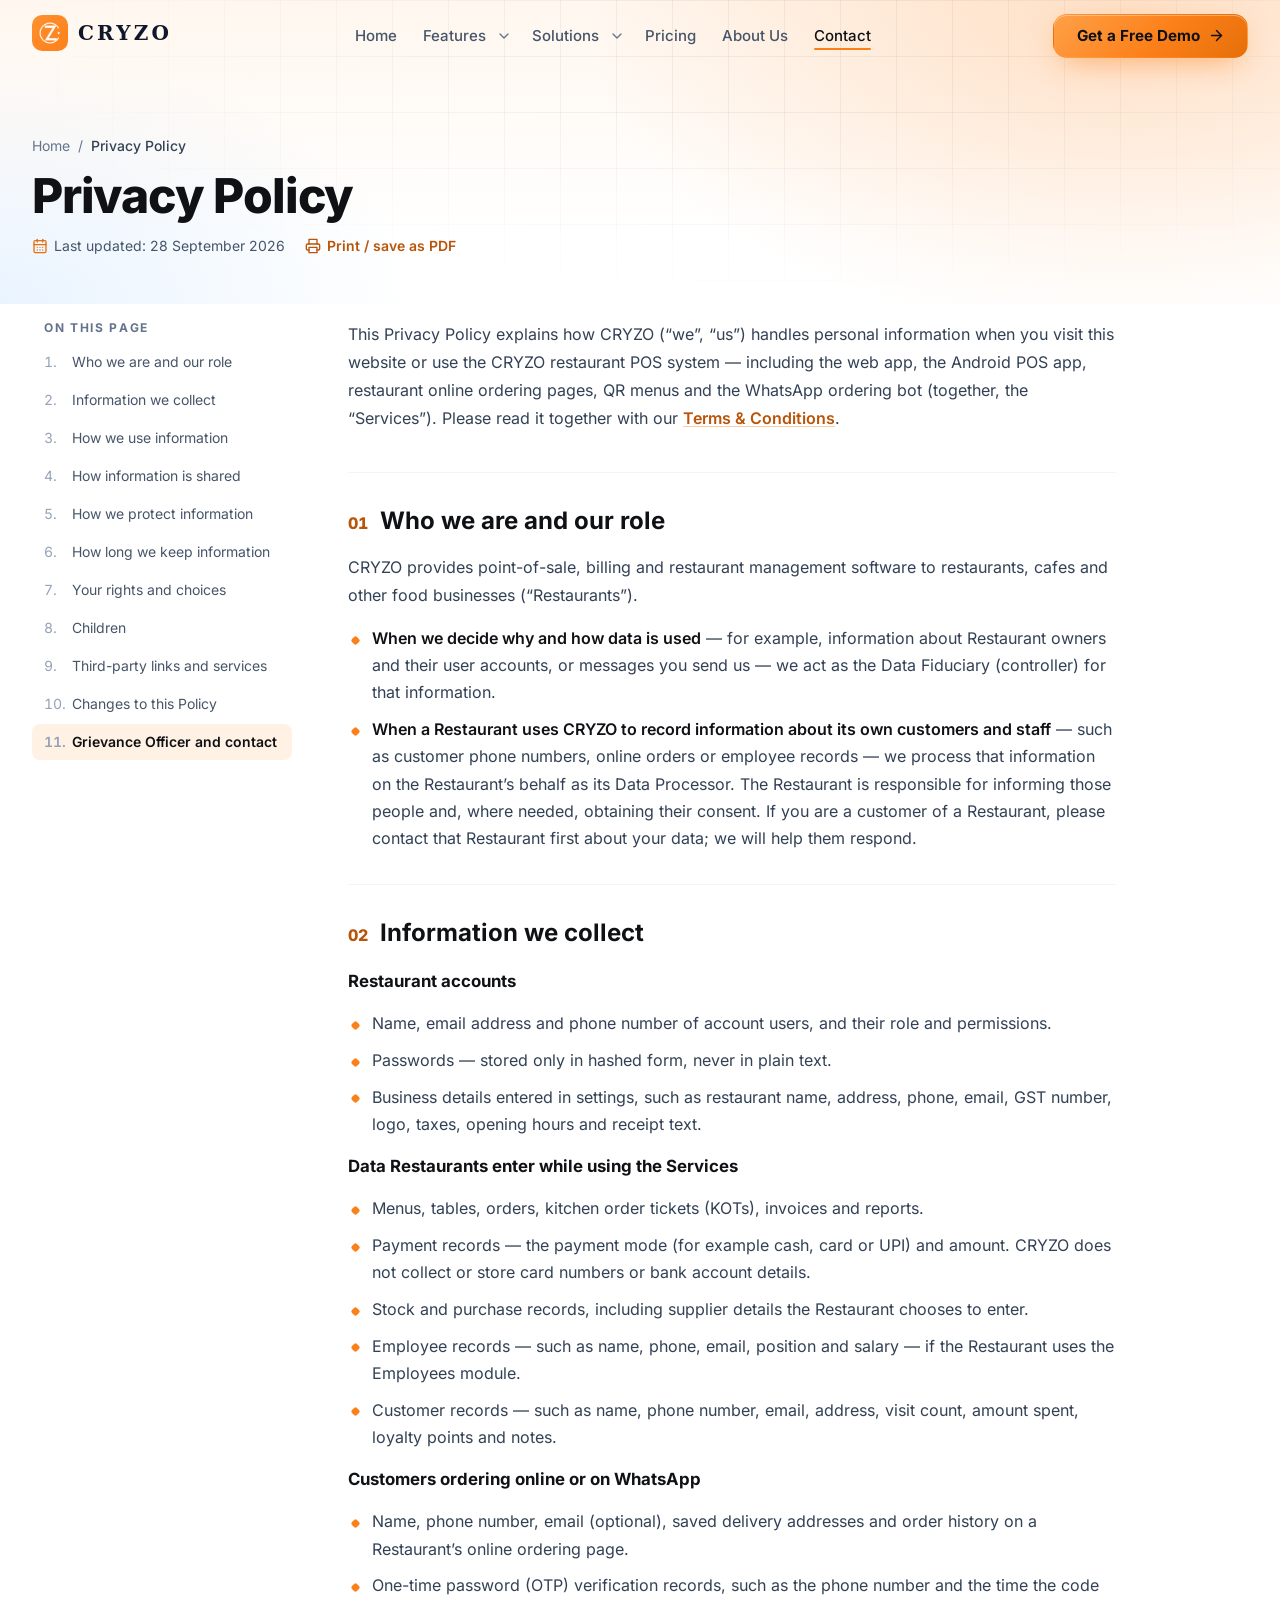
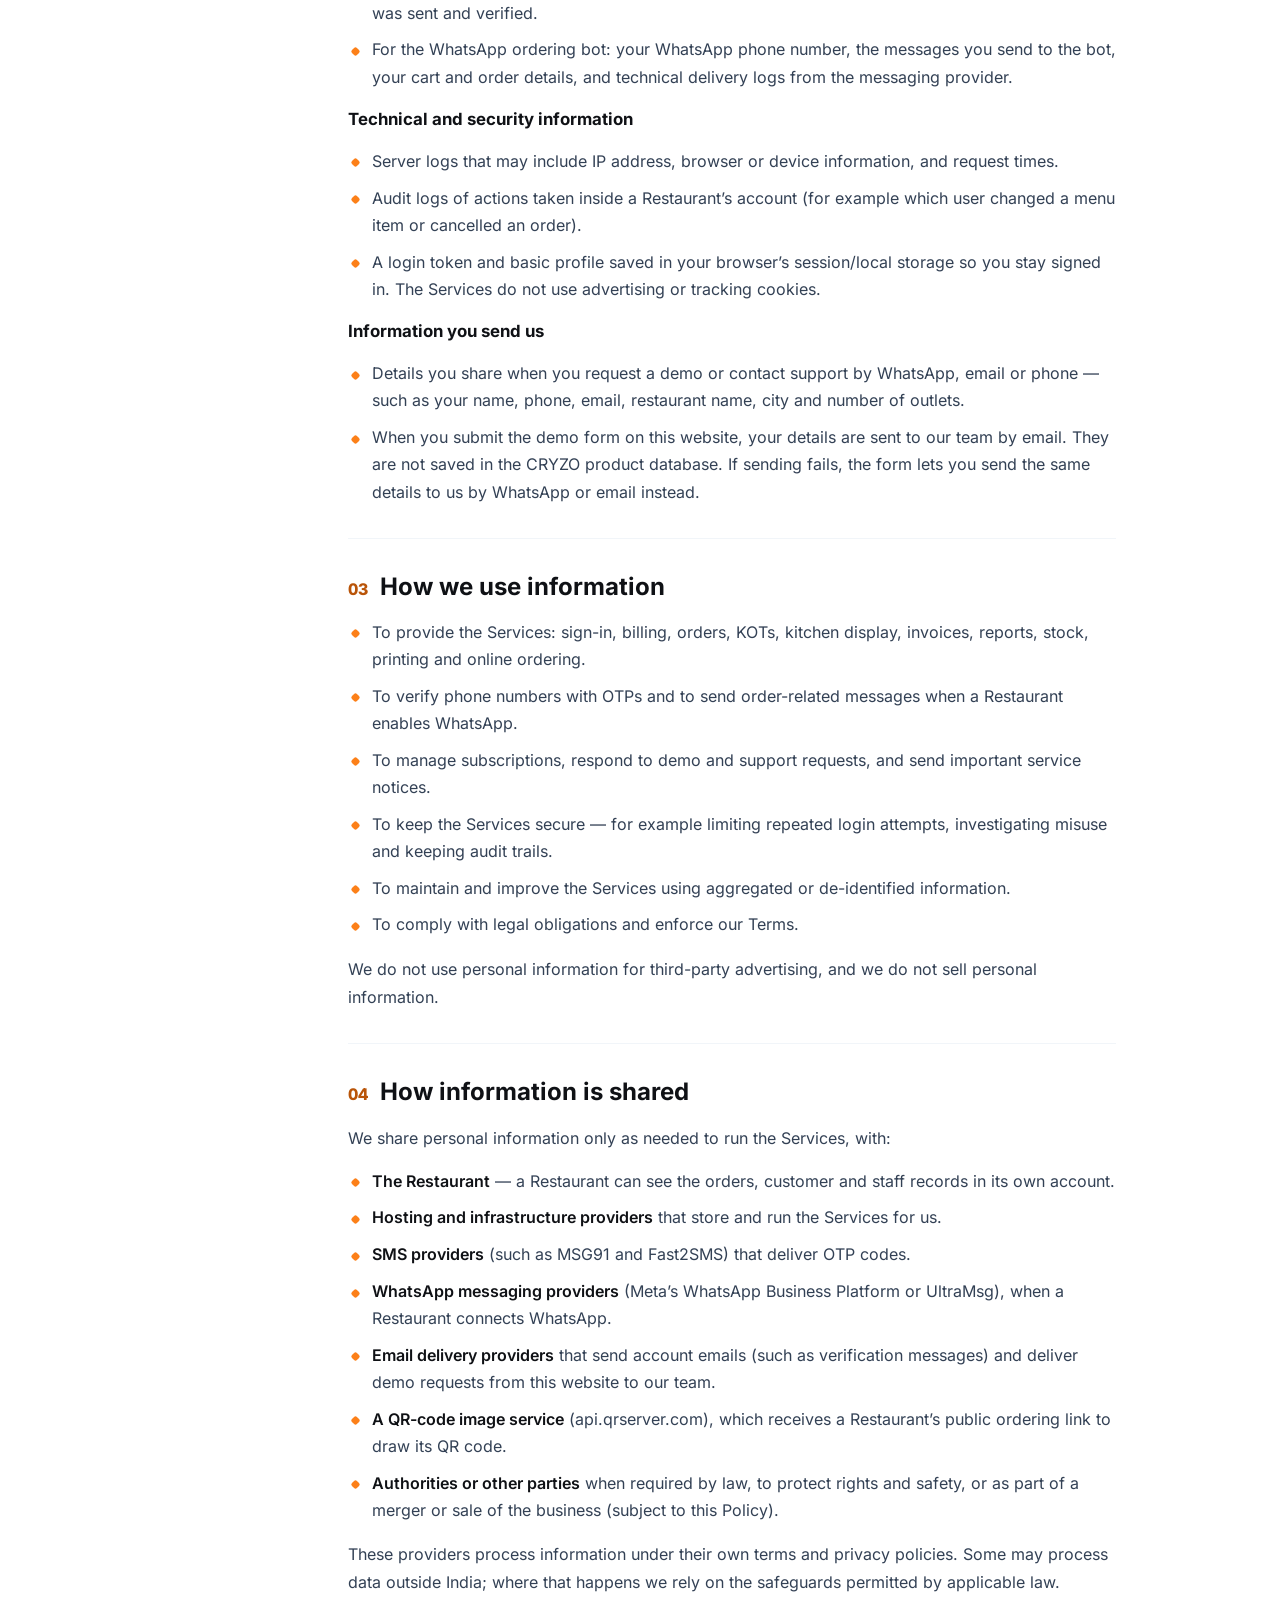
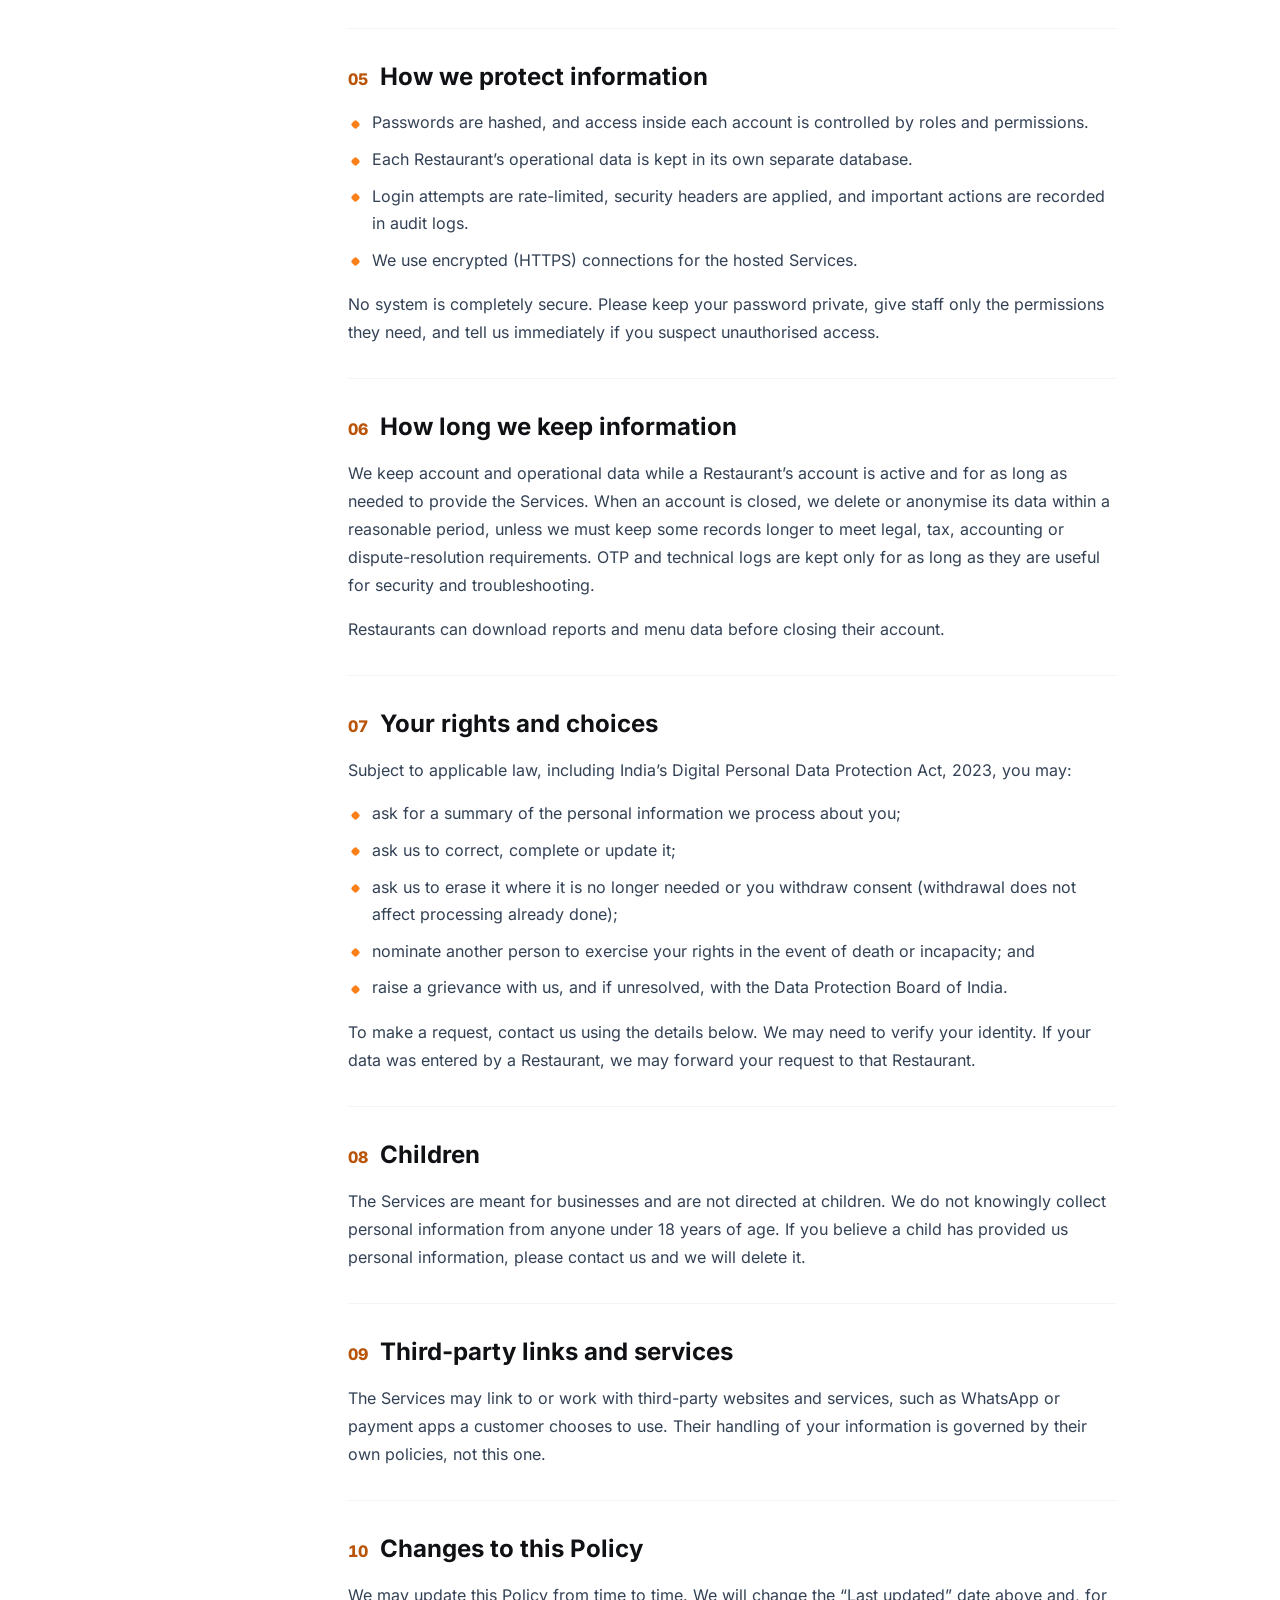
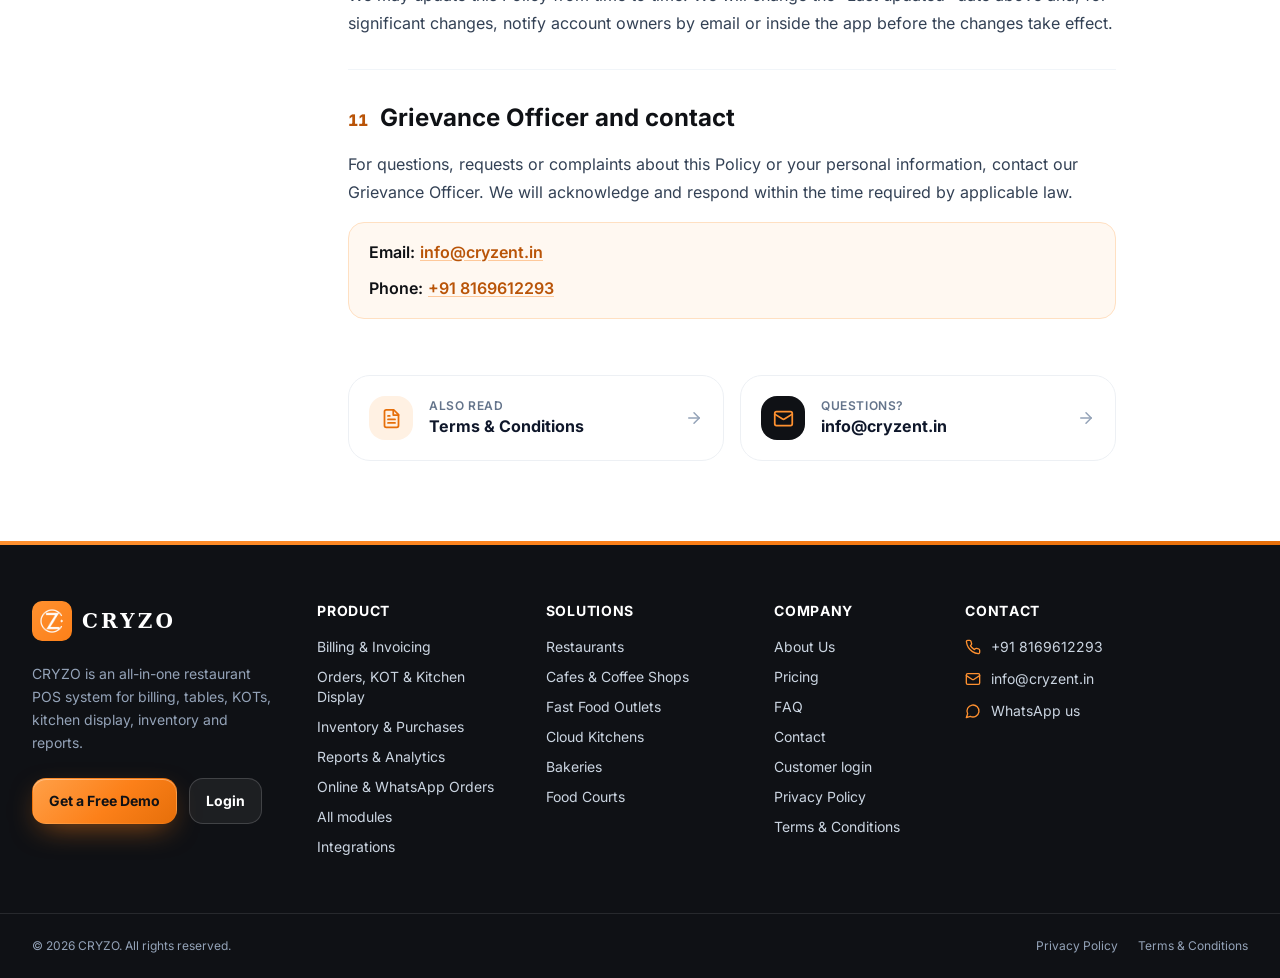
==== commit ede5b99b: "Cryzo Build" ====
--- a/privacy-policy/index.html
+++ b/privacy-policy/index.html
@@ -24,14 +24,14 @@
     <meta name="twitter:description" content="How CRYZO collects, uses, shares and protects personal information in its restaurant POS web app, Android app, online ordering pages and WhatsApp bot." />
     <meta name="twitter:image" content="https://cryzo.shop/images/og-image.png" />
     <meta name="theme-color" content="#0f1115" />
-    <script type="application/ld+json">{"@context":"https://schema.org","@graph":[{"@type":"Organization","@id":"https://cryzo.shop/#organization","name":"CRYZO","url":"https://cryzo.shop/","logo":"https://cryzo.shop/icons/icon-512.png","email":"info@cryzent.in","telephone":"+918087841660","contactPoint":[{"@type":"ContactPoint","contactType":"sales","telephone":"+918087841660","email":"info@cryzent.in","areaServed":"IN"}]},{"@type":"WebPage","name":"Privacy Policy","url":"https://cryzo.shop/privacy-policy/","description":"How CRYZO collects, uses, shares and protects personal information in its restaurant POS web app, Android app, online ordering pages and WhatsApp bot.","dateModified":"2026-09-28","inLanguage":"en-IN","publisher":{"@id":"https://cryzo.shop/#organization"}},{"@type":"BreadcrumbList","itemListElement":[{"@type":"ListItem","position":1,"name":"Home","item":"https://cryzo.shop/"},{"@type":"ListItem","position":2,"name":"Privacy Policy","item":"https://cryzo.shop/privacy-policy/"}]}]}</script>
+    <script type="application/ld+json">{"@context":"https://schema.org","@graph":[{"@type":"Organization","@id":"https://cryzo.shop/#organization","name":"CRYZO","url":"https://cryzo.shop/","logo":"https://cryzo.shop/icons/icon-512.png","email":"info@cryzent.in","telephone":"+918169612293","contactPoint":[{"@type":"ContactPoint","contactType":"sales","telephone":"+918169612293","email":"info@cryzent.in","areaServed":"IN"}]},{"@type":"WebPage","name":"Privacy Policy","url":"https://cryzo.shop/privacy-policy/","description":"How CRYZO collects, uses, shares and protects personal information in its restaurant POS web app, Android app, online ordering pages and WhatsApp bot.","dateModified":"2026-09-28","inLanguage":"en-IN","publisher":{"@id":"https://cryzo.shop/#organization"}},{"@type":"BreadcrumbList","itemListElement":[{"@type":"ListItem","position":1,"name":"Home","item":"https://cryzo.shop/"},{"@type":"ListItem","position":2,"name":"Privacy Policy","item":"https://cryzo.shop/privacy-policy/"}]}]}</script>
     <link rel="icon" href="/favicon.ico" sizes="48x48" />
     <link rel="icon" type="image/png" sizes="32x32" href="/favicon-32x32.png" />
     <link rel="apple-touch-icon" href="/apple-touch-icon.png" />
     <link rel="manifest" href="/site.webmanifest" />
-    <script type="module" crossorigin src="/assets/privacy-DVwcLSJu.js"></script>
-    <link rel="modulepreload" crossorigin href="/assets/landing-oTFfnHNo.js">
-    <link rel="modulepreload" crossorigin href="/assets/LegalPage-CEaHqhZp.js">
+    <script type="module" crossorigin src="/assets/privacy-CtDYvOfW.js"></script>
+    <link rel="modulepreload" crossorigin href="/assets/landing-D1afMeBf.js">
+    <link rel="modulepreload" crossorigin href="/assets/LegalPage-Dx8qj77X.js">
     <style>@font-face{font-family:Inter;font-style:normal;font-display:swap;font-weight:400;src:url(/assets/inter-latin-400-normal-C38fXH4l.woff2) format("woff2"),url(/assets/inter-latin-400-normal-CyCys3Eg.woff) format("woff")}@font-face{font-family:Inter;font-style:normal;font-display:swap;font-weight:500;src:url(/assets/inter-latin-500-normal-Cerq10X2.woff2) format("woff2"),url(/assets/inter-latin-500-normal-BL9OpVg8.woff) format("woff")}@font-face{font-family:Inter;font-style:normal;font-display:swap;font-weight:600;src:url(/assets/inter-latin-600-normal-LgqL8muc.woff2) format("woff2"),url(/assets/inter-latin-600-normal-CiBQ2DWP.woff) format("woff")}@font-face{font-family:Inter;font-style:normal;font-display:swap;font-weight:700;src:url(/assets/inter-latin-700-normal-Yt3aPRUw.woff2) format("woff2"),url(/assets/inter-latin-700-normal-BLAVimhd.woff) format("woff")}@font-face{font-family:Inter;font-style:normal;font-display:swap;font-weight:800;src:url(/assets/inter-latin-800-normal-BYj_oED-.woff2) format("woff2"),url(/assets/inter-latin-800-normal-D1mf63XC.woff) format("woff")}@font-face{font-family:Inter;font-style:normal;font-display:swap;font-weight:400;src:url(/assets/inter-latin-ext-400-normal-C1nco2VV.woff2) format("woff2"),url(/assets/inter-latin-ext-400-normal-77YHD8bZ.woff) format("woff")}@font-face{font-family:Inter;font-style:normal;font-display:swap;font-weight:600;src:url(/assets/inter-latin-ext-600-normal-D2bJ5OIk.woff2) format("woff2"),url(/assets/inter-latin-ext-600-normal-CIVaiw4L.woff) format("woff")}@font-face{font-family:Inter;font-style:normal;font-display:swap;font-weight:700;src:url(/assets/inter-latin-ext-700-normal-Ca8adRJv.woff2) format("woff2"),url(/assets/inter-latin-ext-700-normal-TidjK2hL.woff) format("woff")}@font-face{font-family:Inter;font-style:normal;font-display:swap;font-weight:800;src:url(/assets/inter-latin-ext-800-normal-DZJjya6U.woff2) format("woff2"),url(/assets/inter-latin-ext-800-normal-BOMpwxm3.woff) format("woff")}*,:before,:after{--tw-border-spacing-x: 0;--tw-border-spacing-y: 0;--tw-translate-x: 0;--tw-translate-y: 0;--tw-rotate: 0;--tw-skew-x: 0;--tw-skew-y: 0;--tw-scale-x: 1;--tw-scale-y: 1;--tw-pan-x: ;--tw-pan-y: ;--tw-pinch-zoom: ;--tw-scroll-snap-strictness: proximity;--tw-gradient-from-position: ;--tw-gradient-via-position: ;--tw-gradient-to-position: ;--tw-ordinal: ;--tw-slashed-zero: ;--tw-numeric-figure: ;--tw-numeric-spacing: ;--tw-numeric-fraction: ;--tw-ring-inset: ;--tw-ring-offset-width: 0px;--tw-ring-offset-color: #fff;--tw-ring-color: rgb(59 130 246 / .5);--tw-ring-offset-shadow: 0 0 #0000;--tw-ring-shadow: 0 0 #0000;--tw-shadow: 0 0 #0000;--tw-shadow-colored: 0 0 #0000;--tw-blur: ;--tw-brightness: ;--tw-contrast: ;--tw-grayscale: ;--tw-hue-rotate: ;--tw-invert: ;--tw-saturate: ;--tw-sepia: ;--tw-drop-shadow: ;--tw-backdrop-blur: ;--tw-backdrop-brightness: ;--tw-backdrop-contrast: ;--tw-backdrop-grayscale: ;--tw-backdrop-hue-rotate: ;--tw-backdrop-invert: ;--tw-backdrop-opacity: ;--tw-backdrop-saturate: ;--tw-backdrop-sepia: ;--tw-contain-size: ;--tw-contain-layout: ;--tw-contain-paint: ;--tw-contain-style: }::backdrop{--tw-border-spacing-x: 0;--tw-border-spacing-y: 0;--tw-translate-x: 0;--tw-translate-y: 0;--tw-rotate: 0;--tw-skew-x: 0;--tw-skew-y: 0;--tw-scale-x: 1;--tw-scale-y: 1;--tw-pan-x: ;--tw-pan-y: ;--tw-pinch-zoom: ;--tw-scroll-snap-strictness: proximity;--tw-gradient-from-position: ;--tw-gradient-via-position: ;--tw-gradient-to-position: ;--tw-ordinal: ;--tw-slashed-zero: ;--tw-numeric-figure: ;--tw-numeric-spacing: ;--tw-numeric-fraction: ;--tw-ring-inset: ;--tw-ring-offset-width: 0px;--tw-ring-offset-color: #fff;--tw-ring-color: rgb(59 130 246 / .5);--tw-ring-offset-shadow: 0 0 #0000;--tw-ring-shadow: 0 0 #0000;--tw-shadow: 0 0 #0000;--tw-shadow-colored: 0 0 #0000;--tw-blur: ;--tw-brightness: ;--tw-contrast: ;--tw-grayscale: ;--tw-hue-rotate: ;--tw-invert: ;--tw-saturate: ;--tw-sepia: ;--tw-drop-shadow: ;--tw-backdrop-blur: ;--tw-backdrop-brightness: ;--tw-backdrop-contrast: ;--tw-backdrop-grayscale: ;--tw-backdrop-hue-rotate: ;--tw-backdrop-invert: ;--tw-backdrop-opacity: ;--tw-backdrop-saturate: ;--tw-backdrop-sepia: ;--tw-contain-size: ;--tw-contain-layout: ;--tw-contain-paint: ;--tw-contain-style: }*,:before,:after{box-sizing:border-box;border-width:0;border-style:solid;border-color:#e5e7eb}:before,:after{--tw-content: ""}html,:host{line-height:1.5;-webkit-text-size-adjust:100%;-moz-tab-size:4;-o-tab-size:4;tab-size:4;font-family:Inter,system-ui,sans-serif;font-feature-settings:normal;font-variation-settings:normal;-webkit-tap-highlight-color:transparent}body{margin:0;line-height:inherit}hr{height:0;color:inherit;border-top-width:1px}abbr:where([title]){-webkit-text-decoration:underline dotted;text-decoration:underline dotted}h1,h2,h3,h4,h5,h6{font-size:inherit;font-weight:inherit}a{color:inherit;text-decoration:inherit}b,strong{font-weight:bolder}code,kbd,samp,pre{font-family:ui-monospace,SFMono-Regular,Menlo,Monaco,Consolas,Liberation Mono,Courier New,monospace;font-feature-settings:normal;font-variation-settings:normal;font-size:1em}small{font-size:80%}sub,sup{font-size:75%;line-height:0;position:relative;vertical-align:baseline}sub{bottom:-.25em}sup{top:-.5em}table{text-indent:0;border-color:inherit;border-collapse:collapse}button,input,optgroup,select,textarea{font-family:inherit;font-feature-settings:inherit;font-variation-settings:inherit;font-size:100%;font-weight:inherit;line-height:inherit;letter-spacing:inherit;color:inherit;margin:0;padding:0}button,select{text-transform:none}button,input:where([type=button]),input:where([type=reset]),input:where([type=submit]){-webkit-appearance:button;background-color:transparent;background-image:none}:-moz-focusring{outline:auto}:-moz-ui-invalid{box-shadow:none}progress{vertical-align:baseline}::-webkit-inner-spin-button,::-webkit-outer-spin-button{height:auto}[type=search]{-webkit-appearance:textfield;outline-offset:-2px}::-webkit-search-decoration{-webkit-appearance:none}::-webkit-file-upload-button{-webkit-appearance:button;font:inherit}summary{display:list-item}blockquote,dl,dd,h1,h2,h3,h4,h5,h6,hr,figure,p,pre{margin:0}fieldset{margin:0;padding:0}legend{padding:0}ol,ul,menu{list-style:none;margin:0;padding:0}dialog{padding:0}textarea{resize:vertical}input::-moz-placeholder,textarea::-moz-placeholder{opacity:1;color:#9ca3af}input::placeholder,textarea::placeholder{opacity:1;color:#9ca3af}button,[role=button]{cursor:pointer}:disabled{cursor:default}img,svg,video,canvas,audio,iframe,embed,object{display:block;vertical-align:middle}img,video{max-width:100%;height:auto}[hidden]:where(:not([hidden=until-found])){display:none}.sr-only{position:absolute;width:1px;height:1px;padding:0;margin:-1px;overflow:hidden;clip:rect(0,0,0,0);white-space:nowrap;border-width:0}.pointer-events-none{pointer-events:none}.visible{visibility:visible}.static{position:static}.fixed{position:fixed}.absolute{position:absolute}.relative{position:relative}.-inset-6{top:-1.5rem;right:-1.5rem;bottom:-1.5rem;left:-1.5rem}.inset-10{top:2.5rem;right:2.5rem;bottom:2.5rem;left:2.5rem}.inset-4{top:1rem;right:1rem;bottom:1rem;left:1rem}.inset-x-0{left:0;right:0}.inset-x-6{left:1.5rem;right:1.5rem}.inset-y-10{top:2.5rem;bottom:2.5rem}.-bottom-12{bottom:-3rem}.-bottom-14{bottom:-3.5rem}.-bottom-16{bottom:-4rem}.-bottom-6{bottom:-1.5rem}.-left-2{left:-.5rem}.-left-3{left:-.75rem}.-left-\[9999px\]{left:-9999px}.-right-2{right:-.5rem}.-right-20{right:-5rem}.-right-24{right:-6rem}.-right-40{right:-10rem}.-right-6{right:-1.5rem}.-top-20{top:-5rem}.-top-24{top:-6rem}.-top-5{top:-1.25rem}.-top-6{top:-1.5rem}.-top-8{top:-2rem}.-top-9{top:-2.25rem}.bottom-0{bottom:0}.left-0{left:0}.left-0\.5{left:.125rem}.left-1\/2{left:50%}.left-10{left:2.5rem}.left-8{left:2rem}.right-0{right:0}.right-0\.5{right:.125rem}.right-2{right:.5rem}.right-4{right:1rem}.right-\[30\%\]{right:30%}.top-0{top:0}.top-0\.5{top:.125rem}.top-1\.5{top:.375rem}.top-2{top:.5rem}.top-20{top:5rem}.top-\[72px\]{top:72px}.top-full{top:100%}.-z-0{z-index:0}.-z-10{z-index:-10}.z-10{z-index:10}.z-20{z-index:20}.z-50{z-index:50}.m-0{margin:0}.mx-2\.5{margin-left:.625rem;margin-right:.625rem}.mx-4{margin-left:1rem;margin-right:1rem}.mx-auto{margin-left:auto;margin-right:auto}.-ml-\[1\%\]{margin-left:-1%}.mb-1\.5{margin-bottom:.375rem}.mb-10{margin-bottom:2.5rem}.mb-2{margin-bottom:.5rem}.mb-3{margin-bottom:.75rem}.mb-4{margin-bottom:1rem}.ml-1{margin-left:.25rem}.mt-0\.5{margin-top:.125rem}.mt-1{margin-top:.25rem}.mt-1\.5{margin-top:.375rem}.mt-10{margin-top:2.5rem}.mt-12{margin-top:3rem}.mt-14{margin-top:3.5rem}.mt-16{margin-top:4rem}.mt-2{margin-top:.5rem}.mt-20{margin-top:5rem}.mt-3{margin-top:.75rem}.mt-4{margin-top:1rem}.mt-5{margin-top:1.25rem}.mt-6{margin-top:1.5rem}.mt-7{margin-top:1.75rem}.mt-8{margin-top:2rem}.block{display:block}.inline-block{display:inline-block}.flex{display:flex}.inline-flex{display:inline-flex}.table{display:table}.grid{display:grid}.contents{display:contents}.hidden{display:none}.h-0\.5{height:.125rem}.h-1{height:.25rem}.h-1\.5{height:.375rem}.h-10{height:2.5rem}.h-11{height:2.75rem}.h-12{height:3rem}.h-14{height:3.5rem}.h-16{height:4rem}.h-2{height:.5rem}.h-2\.5{height:.625rem}.h-24{height:6rem}.h-3{height:.75rem}.h-3\.5{height:.875rem}.h-4{height:1rem}.h-5{height:1.25rem}.h-6{height:1.5rem}.h-60{height:15rem}.h-64{height:16rem}.h-7{height:1.75rem}.h-72{height:18rem}.h-8{height:2rem}.h-9{height:2.25rem}.h-\[480px\]{height:480px}.h-\[520px\]{height:520px}.h-\[72px\]{height:72px}.h-\[calc\(100dvh-72px\)\]{height:calc(100dvh - 72px)}.h-auto{height:auto}.h-full{height:100%}.h-px{height:1px}.\!min-h-\[44px\]{min-height:44px!important}.min-h-screen{min-height:100vh}.w-1{width:.25rem}.w-1\.5{width:.375rem}.w-10{width:2.5rem}.w-11{width:2.75rem}.w-12{width:3rem}.w-14{width:3.5rem}.w-16{width:4rem}.w-2{width:.5rem}.w-2\.5{width:.625rem}.w-24{width:6rem}.w-3{width:.75rem}.w-32{width:8rem}.w-4{width:1rem}.w-40{width:10rem}.w-48{width:12rem}.w-5{width:1.25rem}.w-6{width:1.5rem}.w-60{width:15rem}.w-64{width:16rem}.w-7{width:1.75rem}.w-72{width:18rem}.w-8{width:2rem}.w-9{width:2.25rem}.w-\[150px\]{width:150px}.w-\[200px\]{width:200px}.w-\[48\%\]{width:48%}.w-\[520px\]{width:520px}.w-\[560px\]{width:560px}.w-\[680px\]{width:680px}.w-\[760px\]{width:760px}.w-full{width:100%}.w-px{width:1px}.min-w-0{min-width:0px}.min-w-\[110px\]{min-width:110px}.min-w-\[300px\]{min-width:300px}.max-w-2xl{max-width:42rem}.max-w-3xl{max-width:48rem}.max-w-4xl{max-width:56rem}.max-w-7xl{max-width:80rem}.max-w-\[460px\]{max-width:460px}.max-w-\[520px\]{max-width:520px}.max-w-\[560px\]{max-width:560px}.max-w-\[640px\]{max-width:640px}.max-w-\[82\%\]{max-width:82%}.max-w-lg{max-width:32rem}.max-w-md{max-width:28rem}.max-w-xl{max-width:36rem}.max-w-xs{max-width:20rem}.flex-1{flex:1 1 0%}.shrink-0{flex-shrink:0}.grow{flex-grow:1}.origin-top-left{transform-origin:top left}.-translate-x-1\/2{--tw-translate-x: -50%;transform:translate(var(--tw-translate-x),var(--tw-translate-y)) rotate(var(--tw-rotate)) skew(var(--tw-skew-x)) skewY(var(--tw-skew-y)) scaleX(var(--tw-scale-x)) scaleY(var(--tw-scale-y))}.-rotate-90{--tw-rotate: -90deg;transform:translate(var(--tw-translate-x),var(--tw-translate-y)) rotate(var(--tw-rotate)) skew(var(--tw-skew-x)) skewY(var(--tw-skew-y)) scaleX(var(--tw-scale-x)) scaleY(var(--tw-scale-y))}.-rotate-\[3deg\]{--tw-rotate: -3deg;transform:translate(var(--tw-translate-x),var(--tw-translate-y)) rotate(var(--tw-rotate)) skew(var(--tw-skew-x)) skewY(var(--tw-skew-y)) scaleX(var(--tw-scale-x)) scaleY(var(--tw-scale-y))}.rotate-180{--tw-rotate: 180deg;transform:translate(var(--tw-translate-x),var(--tw-translate-y)) rotate(var(--tw-rotate)) skew(var(--tw-skew-x)) skewY(var(--tw-skew-y)) scaleX(var(--tw-scale-x)) scaleY(var(--tw-scale-y))}.rotate-\[3deg\]{--tw-rotate: 3deg;transform:translate(var(--tw-translate-x),var(--tw-translate-y)) rotate(var(--tw-rotate)) skew(var(--tw-skew-x)) skewY(var(--tw-skew-y)) scaleX(var(--tw-scale-x)) scaleY(var(--tw-scale-y))}.transform{transform:translate(var(--tw-translate-x),var(--tw-translate-y)) rotate(var(--tw-rotate)) skew(var(--tw-skew-x)) skewY(var(--tw-skew-y)) scaleX(var(--tw-scale-x)) scaleY(var(--tw-scale-y))}@keyframes pulse{50%{opacity:.5}}.animate-pulse{animation:pulse 2s cubic-bezier(.4,0,.6,1) infinite}.cursor-pointer{cursor:pointer}.select-none{-webkit-user-select:none;-moz-user-select:none;user-select:none}.resize-y{resize:vertical}.scroll-mt-24{scroll-margin-top:6rem}.list-none{list-style-type:none}.grid-cols-1{grid-template-columns:repeat(1,minmax(0,1fr))}.grid-cols-2{grid-template-columns:repeat(2,minmax(0,1fr))}.grid-cols-3{grid-template-columns:repeat(3,minmax(0,1fr))}.grid-cols-4{grid-template-columns:repeat(4,minmax(0,1fr))}.grid-cols-5{grid-template-columns:repeat(5,minmax(0,1fr))}.grid-cols-\[auto_1fr_auto_auto\]{grid-template-columns:auto 1fr auto auto}.flex-col{flex-direction:column}.flex-wrap{flex-wrap:wrap}.items-start{align-items:flex-start}.items-end{align-items:flex-end}.items-center{align-items:center}.items-baseline{align-items:baseline}.justify-start{justify-content:flex-start}.justify-end{justify-content:flex-end}.justify-center{justify-content:center}.justify-between{justify-content:space-between}.gap-0\.5{gap:.125rem}.gap-1{gap:.25rem}.gap-1\.5{gap:.375rem}.gap-10{gap:2.5rem}.gap-12{gap:3rem}.gap-2{gap:.5rem}.gap-2\.5{gap:.625rem}.gap-3{gap:.75rem}.gap-4{gap:1rem}.gap-5{gap:1.25rem}.gap-6{gap:1.5rem}.gap-8{gap:2rem}.gap-x-2{-moz-column-gap:.5rem;column-gap:.5rem}.gap-x-5{-moz-column-gap:1.25rem;column-gap:1.25rem}.gap-x-6{-moz-column-gap:1.5rem;column-gap:1.5rem}.gap-y-1{row-gap:.25rem}.gap-y-2{row-gap:.5rem}.gap-y-3{row-gap:.75rem}.space-y-0\.5>:not([hidden])~:not([hidden]){--tw-space-y-reverse: 0;margin-top:calc(.125rem * calc(1 - var(--tw-space-y-reverse)));margin-bottom:calc(.125rem * var(--tw-space-y-reverse))}.space-y-1>:not([hidden])~:not([hidden]){--tw-space-y-reverse: 0;margin-top:calc(.25rem * calc(1 - var(--tw-space-y-reverse)));margin-bottom:calc(.25rem * var(--tw-space-y-reverse))}.space-y-1\.5>:not([hidden])~:not([hidden]){--tw-space-y-reverse: 0;margin-top:calc(.375rem * calc(1 - var(--tw-space-y-reverse)));margin-bottom:calc(.375rem * var(--tw-space-y-reverse))}.space-y-2>:not([hidden])~:not([hidden]){--tw-space-y-reverse: 0;margin-top:calc(.5rem * calc(1 - var(--tw-space-y-reverse)));margin-bottom:calc(.5rem * var(--tw-space-y-reverse))}.space-y-2\.5>:not([hidden])~:not([hidden]){--tw-space-y-reverse: 0;margin-top:calc(.625rem * calc(1 - var(--tw-space-y-reverse)));margin-bottom:calc(.625rem * var(--tw-space-y-reverse))}.space-y-20>:not([hidden])~:not([hidden]){--tw-space-y-reverse: 0;margin-top:calc(5rem * calc(1 - var(--tw-space-y-reverse)));margin-bottom:calc(5rem * var(--tw-space-y-reverse))}.space-y-3>:not([hidden])~:not([hidden]){--tw-space-y-reverse: 0;margin-top:calc(.75rem * calc(1 - var(--tw-space-y-reverse)));margin-bottom:calc(.75rem * var(--tw-space-y-reverse))}.space-y-4>:not([hidden])~:not([hidden]){--tw-space-y-reverse: 0;margin-top:calc(1rem * calc(1 - var(--tw-space-y-reverse)));margin-bottom:calc(1rem * var(--tw-space-y-reverse))}.divide-y>:not([hidden])~:not([hidden]){--tw-divide-y-reverse: 0;border-top-width:calc(1px * calc(1 - var(--tw-divide-y-reverse)));border-bottom-width:calc(1px * var(--tw-divide-y-reverse))}.divide-slate-100>:not([hidden])~:not([hidden]){--tw-divide-opacity: 1;border-color:rgb(241 245 249 / var(--tw-divide-opacity, 1))}.overflow-hidden{overflow:hidden}.overflow-x-auto{overflow-x:auto}.overflow-y-auto{overflow-y:auto}.truncate{overflow:hidden;text-overflow:ellipsis;white-space:nowrap}.whitespace-nowrap{white-space:nowrap}.whitespace-pre-line{white-space:pre-line}.break-all{word-break:break-all}.rounded{border-radius:.25rem}.rounded-2xl{border-radius:1rem}.rounded-3xl{border-radius:1.5rem}.rounded-\[10px\]{border-radius:10px}.rounded-\[22px\]{border-radius:22px}.rounded-\[26px\]{border-radius:26px}.rounded-\[28px\]{border-radius:28px}.rounded-\[2px\]{border-radius:2px}.rounded-\[30px\]{border-radius:30px}.rounded-\[32px\]{border-radius:32px}.rounded-\[38px\]{border-radius:38px}.rounded-\[3px\]{border-radius:3px}.rounded-\[40px\]{border-radius:40px}.rounded-\[5px\]{border-radius:5px}.rounded-full{border-radius:9999px}.rounded-lg{border-radius:.5rem}.rounded-md{border-radius:.375rem}.rounded-xl{border-radius:.75rem}.rounded-t-\[3px\]{border-top-left-radius:3px;border-top-right-radius:3px}.rounded-t-md{border-top-left-radius:.375rem;border-top-right-radius:.375rem}.rounded-bl-md{border-bottom-left-radius:.375rem}.rounded-br-md{border-bottom-right-radius:.375rem}.border{border-width:1px}.border-\[40px\]{border-width:40px}.border-y{border-top-width:1px;border-bottom-width:1px}.border-b{border-bottom-width:1px}.border-l-2{border-left-width:2px}.border-r{border-right-width:1px}.border-t{border-top-width:1px}.border-t-2{border-top-width:2px}.border-dashed{border-style:dashed}.border-\[\#12b76a\]{--tw-border-opacity: 1;border-color:rgb(18 183 106 / var(--tw-border-opacity, 1))}.border-\[\#f04438\]{--tw-border-opacity: 1;border-color:rgb(240 68 56 / var(--tw-border-opacity, 1))}.border-\[\#fc8019\]{--tw-border-opacity: 1;border-color:rgb(252 128 25 / var(--tw-border-opacity, 1))}.border-\[\#fc8019\]\/70{border-color:#fc8019b3}.border-\[\#ffd6b0\]{--tw-border-opacity: 1;border-color:rgb(255 214 176 / var(--tw-border-opacity, 1))}.border-brand{--tw-border-opacity: 1;border-color:rgb(252 128 25 / var(--tw-border-opacity, 1))}.border-brand\/70{border-color:#fc8019b3}.border-slate-100{--tw-border-opacity: 1;border-color:rgb(241 245 249 / var(--tw-border-opacity, 1))}.border-slate-200{--tw-border-opacity: 1;border-color:rgb(226 232 240 / var(--tw-border-opacity, 1))}.border-success{--tw-border-opacity: 1;border-color:rgb(18 183 106 / var(--tw-border-opacity, 1))}.border-transparent{border-color:transparent}.border-white\/10{border-color:#ffffff1a}.border-white\/15{border-color:#ffffff26}.border-white\/\[0\.06\]{border-color:#ffffff0f}.border-white\/\[0\.08\]{border-color:#ffffff14}.bg-\[\#075e54\]{--tw-bg-opacity: 1;background-color:rgb(7 94 84 / var(--tw-bg-opacity, 1))}.bg-\[\#0f1115\]{--tw-bg-opacity: 1;background-color:rgb(15 17 21 / var(--tw-bg-opacity, 1))}.bg-\[\#12b76a\]{--tw-bg-opacity: 1;background-color:rgb(18 183 106 / var(--tw-bg-opacity, 1))}.bg-\[\#12b76a\]\/10{background-color:#12b76a1a}.bg-\[\#12b76a\]\/15{background-color:#12b76a26}.bg-\[\#171a21\]{--tw-bg-opacity: 1;background-color:rgb(23 26 33 / var(--tw-bg-opacity, 1))}.bg-\[\#2e90fa\]{--tw-bg-opacity: 1;background-color:rgb(46 144 250 / var(--tw-bg-opacity, 1))}.bg-\[\#2e90fa\]\/15{background-color:#2e90fa26}.bg-\[\#32d583\]{--tw-bg-opacity: 1;background-color:rgb(50 213 131 / var(--tw-bg-opacity, 1))}.bg-\[\#d9fdd3\]{--tw-bg-opacity: 1;background-color:rgb(217 253 211 / var(--tw-bg-opacity, 1))}.bg-\[\#eaf4ff\]{--tw-bg-opacity: 1;background-color:rgb(234 244 255 / var(--tw-bg-opacity, 1))}.bg-\[\#efeae2\]{--tw-bg-opacity: 1;background-color:rgb(239 234 226 / var(--tw-bg-opacity, 1))}.bg-\[\#f04438\]{--tw-bg-opacity: 1;background-color:rgb(240 68 56 / var(--tw-bg-opacity, 1))}.bg-\[\#f04438\]\/10{background-color:#f044381a}.bg-\[\#f04438\]\/15{background-color:#f0443826}.bg-\[\#f04438\]\/80{background-color:#f04438cc}.bg-\[\#f79009\]\/10{background-color:#f790091a}.bg-\[\#f79009\]\/80{background-color:#f79009cc}.bg-\[\#f8fafc\]{--tw-bg-opacity: 1;background-color:rgb(248 250 252 / var(--tw-bg-opacity, 1))}.bg-\[\#fc8019\]{--tw-bg-opacity: 1;background-color:rgb(252 128 25 / var(--tw-bg-opacity, 1))}.bg-\[\#fc8019\]\/10{background-color:#fc80191a}.bg-\[\#fc8019\]\/15{background-color:#fc801926}.bg-\[\#fc8019\]\/\[0\.09\]{background-color:#fc801917}.bg-\[\#fcfcfd\]{--tw-bg-opacity: 1;background-color:rgb(252 252 253 / var(--tw-bg-opacity, 1))}.bg-\[\#fff1e3\]{--tw-bg-opacity: 1;background-color:rgb(255 241 227 / var(--tw-bg-opacity, 1))}.bg-\[\#fff4ea\]{--tw-bg-opacity: 1;background-color:rgb(255 244 234 / var(--tw-bg-opacity, 1))}.bg-\[\#fff6ee\]{--tw-bg-opacity: 1;background-color:rgb(255 246 238 / var(--tw-bg-opacity, 1))}.bg-\[\#fff8f1\]{--tw-bg-opacity: 1;background-color:rgb(255 248 241 / var(--tw-bg-opacity, 1))}.bg-amber-50{--tw-bg-opacity: 1;background-color:rgb(255 251 235 / var(--tw-bg-opacity, 1))}.bg-black{--tw-bg-opacity: 1;background-color:rgb(0 0 0 / var(--tw-bg-opacity, 1))}.bg-black\/20{background-color:#0003}.bg-brand{--tw-bg-opacity: 1;background-color:rgb(252 128 25 / var(--tw-bg-opacity, 1))}.bg-brand\/10{background-color:#fc80191a}.bg-brand\/15{background-color:#fc801926}.bg-brand\/25{background-color:#fc801940}.bg-brand\/\[0\.08\]{background-color:#fc801914}.bg-info\/10{background-color:#2e90fa1a}.bg-info\/15{background-color:#2e90fa26}.bg-ink{--tw-bg-opacity: 1;background-color:rgb(15 17 21 / var(--tw-bg-opacity, 1))}.bg-ink-2{--tw-bg-opacity: 1;background-color:rgb(23 26 33 / var(--tw-bg-opacity, 1))}.bg-slate-100{--tw-bg-opacity: 1;background-color:rgb(241 245 249 / var(--tw-bg-opacity, 1))}.bg-slate-300{--tw-bg-opacity: 1;background-color:rgb(203 213 225 / var(--tw-bg-opacity, 1))}.bg-slate-50{--tw-bg-opacity: 1;background-color:rgb(248 250 252 / var(--tw-bg-opacity, 1))}.bg-slate-50\/80{background-color:#f8fafccc}.bg-slate-900\/5{background-color:#0f172a0d}.bg-success{--tw-bg-opacity: 1;background-color:rgb(18 183 106 / var(--tw-bg-opacity, 1))}.bg-success\/10{background-color:#12b76a1a}.bg-success\/15{background-color:#12b76a26}.bg-success\/80{background-color:#12b76acc}.bg-white{--tw-bg-opacity: 1;background-color:rgb(255 255 255 / var(--tw-bg-opacity, 1))}.bg-white\/10{background-color:#ffffff1a}.bg-white\/15{background-color:#ffffff26}.bg-white\/25{background-color:#ffffff40}.bg-white\/5{background-color:#ffffff0d}.bg-white\/\[0\.03\]{background-color:#ffffff08}.bg-white\/\[0\.04\]{background-color:#ffffff0a}.bg-white\/\[0\.05\]{background-color:#ffffff0d}.bg-white\/\[0\.06\]{background-color:#ffffff0f}.bg-white\/\[0\.07\]{background-color:#ffffff12}.bg-gradient-to-b{background-image:linear-gradient(to bottom,var(--tw-gradient-stops))}.bg-gradient-to-br{background-image:linear-gradient(to bottom right,var(--tw-gradient-stops))}.bg-gradient-to-r{background-image:linear-gradient(to right,var(--tw-gradient-stops))}.bg-gradient-to-tr{background-image:linear-gradient(to top right,var(--tw-gradient-stops))}.from-\[\#1e222b\]{--tw-gradient-from: #1e222b var(--tw-gradient-from-position);--tw-gradient-to: rgb(30 34 43 / 0) var(--tw-gradient-to-position);--tw-gradient-stops: var(--tw-gradient-from), var(--tw-gradient-to)}.from-\[\#2a2f3a\]{--tw-gradient-from: #2a2f3a var(--tw-gradient-from-position);--tw-gradient-to: rgb(42 47 58 / 0) var(--tw-gradient-to-position);--tw-gradient-stops: var(--tw-gradient-from), var(--tw-gradient-to)}.from-\[\#fff4ea\]{--tw-gradient-from: #fff4ea var(--tw-gradient-from-position);--tw-gradient-to: rgb(255 244 234 / 0) var(--tw-gradient-to-position);--tw-gradient-stops: var(--tw-gradient-from), var(--tw-gradient-to)}.from-brand-light{--tw-gradient-from: #ff9130 var(--tw-gradient-from-position);--tw-gradient-to: rgb(255 145 48 / 0) var(--tw-gradient-to-position);--tw-gradient-stops: var(--tw-gradient-from), var(--tw-gradient-to)}.from-brand\/25{--tw-gradient-from: rgb(252 128 25 / .25) var(--tw-gradient-from-position);--tw-gradient-to: rgb(252 128 25 / 0) var(--tw-gradient-to-position);--tw-gradient-stops: var(--tw-gradient-from), var(--tw-gradient-to)}.from-brand\/30{--tw-gradient-from: rgb(252 128 25 / .3) var(--tw-gradient-from-position);--tw-gradient-to: rgb(252 128 25 / 0) var(--tw-gradient-to-position);--tw-gradient-stops: var(--tw-gradient-from), var(--tw-gradient-to)}.via-brand{--tw-gradient-to: rgb(252 128 25 / 0) var(--tw-gradient-to-position);--tw-gradient-stops: var(--tw-gradient-from), #fc8019 var(--tw-gradient-via-position), var(--tw-gradient-to)}.via-brand-light\/10{--tw-gradient-to: rgb(255 145 48 / 0) var(--tw-gradient-to-position);--tw-gradient-stops: var(--tw-gradient-from), rgb(255 145 48 / .1) var(--tw-gradient-via-position), var(--tw-gradient-to)}.via-transparent{--tw-gradient-to: rgb(0 0 0 / 0) var(--tw-gradient-to-position);--tw-gradient-stops: var(--tw-gradient-from), transparent var(--tw-gradient-via-position), var(--tw-gradient-to)}.via-white{--tw-gradient-to: rgb(255 255 255 / 0) var(--tw-gradient-to-position);--tw-gradient-stops: var(--tw-gradient-from), #fff var(--tw-gradient-via-position), var(--tw-gradient-to)}.to-\[\#14171d\]{--tw-gradient-to: #14171d var(--tw-gradient-to-position)}.to-\[\#171a21\]{--tw-gradient-to: #171a21 var(--tw-gradient-to-position)}.to-\[\#fff8f1\]{--tw-gradient-to: #fff8f1 var(--tw-gradient-to-position)}.to-brand-dark{--tw-gradient-to: #e66f0a var(--tw-gradient-to-position)}.to-info\/15{--tw-gradient-to: rgb(46 144 250 / .15) var(--tw-gradient-to-position)}.to-info\/25{--tw-gradient-to: rgb(46 144 250 / .25) var(--tw-gradient-to-position)}.p-1\.5{padding:.375rem}.p-2{padding:.5rem}.p-2\.5{padding:.625rem}.p-3{padding:.75rem}.p-4{padding:1rem}.p-5{padding:1.25rem}.p-6{padding:1.5rem}.p-7{padding:1.75rem}.\!px-4{padding-left:1rem!important;padding-right:1rem!important}.px-1{padding-left:.25rem;padding-right:.25rem}.px-1\.5{padding-left:.375rem;padding-right:.375rem}.px-2{padding-left:.5rem;padding-right:.5rem}.px-2\.5{padding-left:.625rem;padding-right:.625rem}.px-3{padding-left:.75rem;padding-right:.75rem}.px-3\.5{padding-left:.875rem;padding-right:.875rem}.px-4{padding-left:1rem;padding-right:1rem}.px-5{padding-left:1.25rem;padding-right:1.25rem}.py-0\.5{padding-top:.125rem;padding-bottom:.125rem}.py-1{padding-top:.25rem;padding-bottom:.25rem}.py-1\.5{padding-top:.375rem;padding-bottom:.375rem}.py-10{padding-top:2.5rem;padding-bottom:2.5rem}.py-12{padding-top:3rem;padding-bottom:3rem}.py-14{padding-top:3.5rem;padding-bottom:3.5rem}.py-2{padding-top:.5rem;padding-bottom:.5rem}.py-2\.5{padding-top:.625rem;padding-bottom:.625rem}.py-20{padding-top:5rem;padding-bottom:5rem}.py-3{padding-top:.75rem;padding-bottom:.75rem}.py-3\.5{padding-top:.875rem;padding-bottom:.875rem}.py-4{padding-top:1rem;padding-bottom:1rem}.py-5{padding-top:1.25rem;padding-bottom:1.25rem}.py-6{padding-top:1.5rem;padding-bottom:1.5rem}.py-\[1px\]{padding-top:1px;padding-bottom:1px}.pb-1{padding-bottom:.25rem}.pb-10{padding-bottom:2.5rem}.pb-12{padding-bottom:3rem}.pb-16{padding-bottom:4rem}.pb-2{padding-bottom:.5rem}.pb-2\.5{padding-bottom:.625rem}.pb-20{padding-bottom:5rem}.pb-4{padding-bottom:1rem}.pb-5{padding-bottom:1.25rem}.pl-2{padding-left:.5rem}.pl-3{padding-left:.75rem}.pl-\[26px\]{padding-left:26px}.pr-0{padding-right:0}.pr-1{padding-right:.25rem}.pr-2{padding-right:.5rem}.pt-1{padding-top:.25rem}.pt-1\.5{padding-top:.375rem}.pt-10{padding-top:2.5rem}.pt-12{padding-top:3rem}.pt-2{padding-top:.5rem}.pt-3{padding-top:.75rem}.pt-4{padding-top:1rem}.pt-6{padding-top:1.5rem}.pt-8{padding-top:2rem}.pt-\[72px\]{padding-top:72px}.text-left{text-align:left}.text-center{text-align:center}.text-right{text-align:right}.font-sans{font-family:Inter,system-ui,sans-serif}.\!text-sm{font-size:.875rem!important;line-height:1.25rem!important}.text-2xl{font-size:1.5rem;line-height:2rem}.text-3xl{font-size:1.875rem;line-height:2.25rem}.text-4xl{font-size:2.25rem;line-height:2.5rem}.text-5xl{font-size:3rem;line-height:1}.text-\[10\.5px\]{font-size:10.5px}.text-\[10px\]{font-size:10px}.text-\[11px\]{font-size:11px}.text-\[12px\]{font-size:12px}.text-\[13px\]{font-size:13px}.text-\[15px\]{font-size:15px}.text-\[17px\]{font-size:17px}.text-\[2\.2rem\]{font-size:2.2rem}.text-\[7\.5px\]{font-size:7.5px}.text-\[8\.5px\]{font-size:8.5px}.text-\[8px\]{font-size:8px}.text-\[9\.5px\]{font-size:9.5px}.text-\[9px\]{font-size:9px}.text-base{font-size:1rem;line-height:1.5rem}.text-lg{font-size:1.125rem;line-height:1.75rem}.text-sm{font-size:.875rem;line-height:1.25rem}.text-xl{font-size:1.25rem;line-height:1.75rem}.text-xs{font-size:.75rem;line-height:1rem}.font-bold{font-weight:700}.font-extrabold{font-weight:800}.font-medium{font-weight:500}.font-normal{font-weight:400}.font-semibold{font-weight:600}.uppercase{text-transform:uppercase}.not-italic{font-style:normal}.tabular-nums{--tw-numeric-spacing: tabular-nums;font-variant-numeric:var(--tw-ordinal) var(--tw-slashed-zero) var(--tw-numeric-figure) var(--tw-numeric-spacing) var(--tw-numeric-fraction)}.leading-\[1\.08\]{line-height:1.08}.leading-\[1\.15\]{line-height:1.15}.leading-\[1\.1\]{line-height:1.1}.leading-relaxed{line-height:1.625}.leading-snug{line-height:1.375}.leading-tight{line-height:1.25}.tracking-\[0\.14em\]{letter-spacing:.14em}.tracking-\[0\.2em\]{letter-spacing:.2em}.tracking-tight{letter-spacing:-.025em}.tracking-wide{letter-spacing:.025em}.tracking-wider{letter-spacing:.05em}.text-\[\#067647\]{--tw-text-opacity: 1;color:rgb(6 118 71 / var(--tw-text-opacity, 1))}.text-\[\#079455\]{--tw-text-opacity: 1;color:rgb(7 148 85 / var(--tw-text-opacity, 1))}.text-\[\#0f1115\]{--tw-text-opacity: 1;color:rgb(15 17 21 / var(--tw-text-opacity, 1))}.text-\[\#175cd3\]{--tw-text-opacity: 1;color:rgb(23 92 211 / var(--tw-text-opacity, 1))}.text-\[\#32d583\]{--tw-text-opacity: 1;color:rgb(50 213 131 / var(--tw-text-opacity, 1))}.text-\[\#53b1fd\]{--tw-text-opacity: 1;color:rgb(83 177 253 / var(--tw-text-opacity, 1))}.text-\[\#b42318\]{--tw-text-opacity: 1;color:rgb(180 35 24 / var(--tw-text-opacity, 1))}.text-\[\#b54708\]{--tw-text-opacity: 1;color:rgb(181 71 8 / var(--tw-text-opacity, 1))}.text-\[\#d92d20\]{--tw-text-opacity: 1;color:rgb(217 45 32 / var(--tw-text-opacity, 1))}.text-\[\#f97066\]{--tw-text-opacity: 1;color:rgb(249 112 102 / var(--tw-text-opacity, 1))}.text-\[\#ff9130\]{--tw-text-opacity: 1;color:rgb(255 145 48 / var(--tw-text-opacity, 1))}.text-\[\#ff9f4d\]{--tw-text-opacity: 1;color:rgb(255 159 77 / var(--tw-text-opacity, 1))}.text-amber-700{--tw-text-opacity: 1;color:rgb(180 83 9 / var(--tw-text-opacity, 1))}.text-amber-900{--tw-text-opacity: 1;color:rgb(120 53 15 / var(--tw-text-opacity, 1))}.text-brand-dark{--tw-text-opacity: 1;color:rgb(230 111 10 / var(--tw-text-opacity, 1))}.text-brand-light{--tw-text-opacity: 1;color:rgb(255 145 48 / var(--tw-text-opacity, 1))}.text-brand-text{--tw-text-opacity: 1;color:rgb(185 84 8 / var(--tw-text-opacity, 1))}.text-ink{--tw-text-opacity: 1;color:rgb(15 17 21 / var(--tw-text-opacity, 1))}.text-ink\/70{color:#0f1115b3}.text-ink\/75{color:#0f1115bf}.text-ink\/80{color:#0f1115cc}.text-slate-200{--tw-text-opacity: 1;color:rgb(226 232 240 / var(--tw-text-opacity, 1))}.text-slate-300{--tw-text-opacity: 1;color:rgb(203 213 225 / var(--tw-text-opacity, 1))}.text-slate-400{--tw-text-opacity: 1;color:rgb(148 163 184 / var(--tw-text-opacity, 1))}.text-slate-500{--tw-text-opacity: 1;color:rgb(100 116 139 / var(--tw-text-opacity, 1))}.text-slate-600{--tw-text-opacity: 1;color:rgb(71 85 105 / var(--tw-text-opacity, 1))}.text-slate-700{--tw-text-opacity: 1;color:rgb(51 65 85 / var(--tw-text-opacity, 1))}.text-slate-800{--tw-text-opacity: 1;color:rgb(30 41 59 / var(--tw-text-opacity, 1))}.text-slate-900{--tw-text-opacity: 1;color:rgb(15 23 42 / var(--tw-text-opacity, 1))}.text-success{--tw-text-opacity: 1;color:rgb(18 183 106 / var(--tw-text-opacity, 1))}.text-white{--tw-text-opacity: 1;color:rgb(255 255 255 / var(--tw-text-opacity, 1))}.text-white\/70{color:#ffffffb3}.underline{text-decoration-line:underline}.decoration-brand\/40{text-decoration-color:#fc801966}.underline-offset-2{text-underline-offset:2px}.opacity-0{opacity:0}.opacity-100{opacity:1}.opacity-30{opacity:.3}.opacity-40{opacity:.4}.shadow-\[0_16px_40px_-28px_rgba\(252\,128\,25\,\.6\)\]{--tw-shadow: 0 16px 40px -28px rgba(252,128,25,.6);--tw-shadow-colored: 0 16px 40px -28px var(--tw-shadow-color);box-shadow:var(--tw-ring-offset-shadow, 0 0 #0000),var(--tw-ring-shadow, 0 0 #0000),var(--tw-shadow)}.shadow-\[0_20px_40px_-20px_rgba\(15\,17\,21\,\.4\)\]{--tw-shadow: 0 20px 40px -20px rgba(15,17,21,.4);--tw-shadow-colored: 0 20px 40px -20px var(--tw-shadow-color);box-shadow:var(--tw-ring-offset-shadow, 0 0 #0000),var(--tw-ring-shadow, 0 0 #0000),var(--tw-shadow)}.shadow-\[0_24px_60px_-35px_rgba\(15\,17\,21\,\.45\)\]{--tw-shadow: 0 24px 60px -35px rgba(15,17,21,.45);--tw-shadow-colored: 0 24px 60px -35px var(--tw-shadow-color);box-shadow:var(--tw-ring-offset-shadow, 0 0 #0000),var(--tw-ring-shadow, 0 0 #0000),var(--tw-shadow)}.shadow-\[0_30px_60px_-20px_rgba\(15\,17\,21\,\.55\)\,inset_0_0_0_1px_rgba\(255\,255\,255\,\.08\)\]{--tw-shadow: 0 30px 60px -20px rgba(15,17,21,.55),inset 0 0 0 1px rgba(255,255,255,.08);--tw-shadow-colored: 0 30px 60px -20px var(--tw-shadow-color), inset 0 0 0 1px var(--tw-shadow-color);box-shadow:var(--tw-ring-offset-shadow, 0 0 #0000),var(--tw-ring-shadow, 0 0 #0000),var(--tw-shadow)}.shadow-\[0_30px_70px_-35px_rgba\(15\,17\,21\,\.5\)\]{--tw-shadow: 0 30px 70px -35px rgba(15,17,21,.5);--tw-shadow-colored: 0 30px 70px -35px var(--tw-shadow-color);box-shadow:var(--tw-ring-offset-shadow, 0 0 #0000),var(--tw-ring-shadow, 0 0 #0000),var(--tw-shadow)}.shadow-\[0_30px_80px_-30px_rgba\(15\,17\,21\,\.45\)\]{--tw-shadow: 0 30px 80px -30px rgba(15,17,21,.45);--tw-shadow-colored: 0 30px 80px -30px var(--tw-shadow-color);box-shadow:var(--tw-ring-offset-shadow, 0 0 #0000),var(--tw-ring-shadow, 0 0 #0000),var(--tw-shadow)}.shadow-\[0_30px_80px_-30px_rgba\(15\,17\,21\,\.55\)\]{--tw-shadow: 0 30px 80px -30px rgba(15,17,21,.55);--tw-shadow-colored: 0 30px 80px -30px var(--tw-shadow-color);box-shadow:var(--tw-ring-offset-shadow, 0 0 #0000),var(--tw-ring-shadow, 0 0 #0000),var(--tw-shadow)}.shadow-\[0_30px_80px_-35px_rgba\(252\,128\,25\,\.6\)\]{--tw-shadow: 0 30px 80px -35px rgba(252,128,25,.6);--tw-shadow-colored: 0 30px 80px -35px var(--tw-shadow-color);box-shadow:var(--tw-ring-offset-shadow, 0 0 #0000),var(--tw-ring-shadow, 0 0 #0000),var(--tw-shadow)}.shadow-\[0_30px_80px_-40px_rgba\(15\,17\,21\,\.45\)\]{--tw-shadow: 0 30px 80px -40px rgba(15,17,21,.45);--tw-shadow-colored: 0 30px 80px -40px var(--tw-shadow-color);box-shadow:var(--tw-ring-offset-shadow, 0 0 #0000),var(--tw-ring-shadow, 0 0 #0000),var(--tw-shadow)}.shadow-\[0_40px_100px_-40px_rgba\(15\,17\,21\,\.45\)\]{--tw-shadow: 0 40px 100px -40px rgba(15,17,21,.45);--tw-shadow-colored: 0 40px 100px -40px var(--tw-shadow-color);box-shadow:var(--tw-ring-offset-shadow, 0 0 #0000),var(--tw-ring-shadow, 0 0 #0000),var(--tw-shadow)}.shadow-\[0_40px_80px_-30px_rgba\(15\,17\,21\,\.55\)\]{--tw-shadow: 0 40px 80px -30px rgba(15,17,21,.55);--tw-shadow-colored: 0 40px 80px -30px var(--tw-shadow-color);box-shadow:var(--tw-ring-offset-shadow, 0 0 #0000),var(--tw-ring-shadow, 0 0 #0000),var(--tw-shadow)}.shadow-sm{--tw-shadow: 0 1px 2px 0 rgb(0 0 0 / .05);--tw-shadow-colored: 0 1px 2px 0 var(--tw-shadow-color);box-shadow:var(--tw-ring-offset-shadow, 0 0 #0000),var(--tw-ring-shadow, 0 0 #0000),var(--tw-shadow)}.outline-none{outline:2px solid transparent;outline-offset:2px}.ring-1{--tw-ring-offset-shadow: var(--tw-ring-inset) 0 0 0 var(--tw-ring-offset-width) var(--tw-ring-offset-color);--tw-ring-shadow: var(--tw-ring-inset) 0 0 0 calc(1px + var(--tw-ring-offset-width)) var(--tw-ring-color);box-shadow:var(--tw-ring-offset-shadow),var(--tw-ring-shadow),var(--tw-shadow, 0 0 #0000)}.ring-2{--tw-ring-offset-shadow: var(--tw-ring-inset) 0 0 0 var(--tw-ring-offset-width) var(--tw-ring-offset-color);--tw-ring-shadow: var(--tw-ring-inset) 0 0 0 calc(2px + var(--tw-ring-offset-width)) var(--tw-ring-color);box-shadow:var(--tw-ring-offset-shadow),var(--tw-ring-shadow),var(--tw-shadow, 0 0 #0000)}.ring-\[\#ffe0c2\]{--tw-ring-opacity: 1;--tw-ring-color: rgb(255 224 194 / var(--tw-ring-opacity, 1))}.ring-brand{--tw-ring-opacity: 1;--tw-ring-color: rgb(252 128 25 / var(--tw-ring-opacity, 1))}.ring-slate-100{--tw-ring-opacity: 1;--tw-ring-color: rgb(241 245 249 / var(--tw-ring-opacity, 1))}.ring-white\/10{--tw-ring-color: rgb(255 255 255 / .1)}.blur-2xl{--tw-blur: blur(40px);filter:var(--tw-blur) var(--tw-brightness) var(--tw-contrast) var(--tw-grayscale) var(--tw-hue-rotate) var(--tw-invert) var(--tw-saturate) var(--tw-sepia) var(--tw-drop-shadow)}.blur-3xl{--tw-blur: blur(64px);filter:var(--tw-blur) var(--tw-brightness) var(--tw-contrast) var(--tw-grayscale) var(--tw-hue-rotate) var(--tw-invert) var(--tw-saturate) var(--tw-sepia) var(--tw-drop-shadow)}.filter{filter:var(--tw-blur) var(--tw-brightness) var(--tw-contrast) var(--tw-grayscale) var(--tw-hue-rotate) var(--tw-invert) var(--tw-saturate) var(--tw-sepia) var(--tw-drop-shadow)}.backdrop-blur{--tw-backdrop-blur: blur(8px);-webkit-backdrop-filter:var(--tw-backdrop-blur) var(--tw-backdrop-brightness) var(--tw-backdrop-contrast) var(--tw-backdrop-grayscale) var(--tw-backdrop-hue-rotate) var(--tw-backdrop-invert) var(--tw-backdrop-opacity) var(--tw-backdrop-saturate) var(--tw-backdrop-sepia);backdrop-filter:var(--tw-backdrop-blur) var(--tw-backdrop-brightness) var(--tw-backdrop-contrast) var(--tw-backdrop-grayscale) var(--tw-backdrop-hue-rotate) var(--tw-backdrop-invert) var(--tw-backdrop-opacity) var(--tw-backdrop-saturate) var(--tw-backdrop-sepia)}.transition-all{transition-property:all;transition-timing-function:cubic-bezier(.4,0,.2,1);transition-duration:.15s}.transition-colors{transition-property:color,background-color,border-color,text-decoration-color,fill,stroke;transition-timing-function:cubic-bezier(.4,0,.2,1);transition-duration:.15s}.transition-opacity{transition-property:opacity;transition-timing-function:cubic-bezier(.4,0,.2,1);transition-duration:.15s}.transition-transform{transition-property:transform;transition-timing-function:cubic-bezier(.4,0,.2,1);transition-duration:.15s}.duration-300{transition-duration:.3s}html{scroll-behavior:smooth}@media (prefers-reduced-motion: reduce){html{scroll-behavior:auto}}body{margin:0;background:#fff;-webkit-font-smoothing:antialiased;-moz-osx-font-smoothing:grayscale}.first-of-type\:mt-10:first-of-type{margin-top:2.5rem}.hover\:gap-2\.5:hover{gap:.625rem}.hover\:border-brand:hover{--tw-border-opacity: 1;border-color:rgb(252 128 25 / var(--tw-border-opacity, 1))}.hover\:bg-\[\#fff6ee\]:hover{--tw-bg-opacity: 1;background-color:rgb(255 246 238 / var(--tw-bg-opacity, 1))}.hover\:bg-slate-50:hover{--tw-bg-opacity: 1;background-color:rgb(248 250 252 / var(--tw-bg-opacity, 1))}.hover\:bg-white\/40:hover{background-color:#fff6}.hover\:bg-white\/\[0\.12\]:hover{background-color:#ffffff1f}.hover\:text-brand-light:hover{--tw-text-opacity: 1;color:rgb(255 145 48 / var(--tw-text-opacity, 1))}.hover\:text-ink:hover{--tw-text-opacity: 1;color:rgb(15 17 21 / var(--tw-text-opacity, 1))}.hover\:underline:hover{text-decoration-line:underline}.hover\:decoration-brand:hover{text-decoration-color:#fc8019}.focus\:not-sr-only:focus{position:static;width:auto;height:auto;padding:0;margin:0;overflow:visible;clip:auto;white-space:normal}.focus\:absolute:focus{position:absolute}.focus\:left-4:focus{left:1rem}.focus\:top-3:focus{top:.75rem}.focus\:z-\[60\]:focus{z-index:60}.focus\:rounded-lg:focus{border-radius:.5rem}.focus\:bg-ink:focus{--tw-bg-opacity: 1;background-color:rgb(15 17 21 / var(--tw-bg-opacity, 1))}.focus\:px-4:focus{padding-left:1rem;padding-right:1rem}.focus\:py-2:focus{padding-top:.5rem;padding-bottom:.5rem}.focus\:font-semibold:focus{font-weight:600}.focus\:text-white:focus{--tw-text-opacity: 1;color:rgb(255 255 255 / var(--tw-text-opacity, 1))}.focus-visible\:bg-\[\#fff6ee\]:focus-visible{--tw-bg-opacity: 1;background-color:rgb(255 246 238 / var(--tw-bg-opacity, 1))}.group[open] .group-open\:rotate-180{--tw-rotate: 180deg;transform:translate(var(--tw-translate-x),var(--tw-translate-y)) rotate(var(--tw-rotate)) skew(var(--tw-skew-x)) skewY(var(--tw-skew-y)) scaleX(var(--tw-scale-x)) scaleY(var(--tw-scale-y))}.group:hover .group-hover\:translate-x-1{--tw-translate-x: .25rem;transform:translate(var(--tw-translate-x),var(--tw-translate-y)) rotate(var(--tw-rotate)) skew(var(--tw-skew-x)) skewY(var(--tw-skew-y)) scaleX(var(--tw-scale-x)) scaleY(var(--tw-scale-y))}.group:hover .group-hover\:bg-brand{--tw-bg-opacity: 1;background-color:rgb(252 128 25 / var(--tw-bg-opacity, 1))}.group:hover .group-hover\:text-ink{--tw-text-opacity: 1;color:rgb(15 17 21 / var(--tw-text-opacity, 1))}@media (min-width: 640px){.sm\:col-span-2{grid-column:span 2 / span 2}.sm\:block{display:block}.sm\:flex{display:flex}.sm\:w-auto{width:auto}.sm\:flex-none{flex:none}.sm\:grid-cols-2{grid-template-columns:repeat(2,minmax(0,1fr))}.sm\:grid-cols-3{grid-template-columns:repeat(3,minmax(0,1fr))}.sm\:grid-cols-\[1fr_0\.9fr\]{grid-template-columns:1fr .9fr}.sm\:grid-cols-\[1fr_210px\]{grid-template-columns:1fr 210px}.sm\:grid-cols-\[1fr_auto\]{grid-template-columns:1fr auto}.sm\:flex-row{flex-direction:row}.sm\:items-end{align-items:flex-end}.sm\:space-y-28>:not([hidden])~:not([hidden]){--tw-space-y-reverse: 0;margin-top:calc(7rem * calc(1 - var(--tw-space-y-reverse)));margin-bottom:calc(7rem * var(--tw-space-y-reverse))}.sm\:rounded-\[26px\]{border-radius:26px}.sm\:border-l{border-left-width:1px}.sm\:border-t-0{border-top-width:0px}.sm\:p-10{padding:2.5rem}.sm\:p-4{padding:1rem}.sm\:p-5{padding:1.25rem}.sm\:p-7{padding:1.75rem}.sm\:p-8{padding:2rem}.sm\:p-9{padding:2.25rem}.sm\:px-10{padding-left:2.5rem;padding-right:2.5rem}.sm\:px-6{padding-left:1.5rem;padding-right:1.5rem}.sm\:py-16{padding-top:4rem;padding-bottom:4rem}.sm\:py-24{padding-top:6rem;padding-bottom:6rem}.sm\:py-28{padding-top:7rem;padding-bottom:7rem}.sm\:pr-32{padding-right:8rem}.sm\:pt-14{padding-top:3.5rem}.sm\:pt-16{padding-top:4rem}.sm\:text-2xl{font-size:1.5rem;line-height:2rem}.sm\:text-3xl{font-size:1.875rem;line-height:2.25rem}.sm\:text-4xl{font-size:2.25rem;line-height:2.5rem}.sm\:text-5xl{font-size:3rem;line-height:1}.sm\:text-\[17px\]{font-size:17px}.sm\:text-lg{font-size:1.125rem;line-height:1.75rem}.sm\:text-xl{font-size:1.25rem;line-height:1.75rem}}@media (min-width: 768px){.md\:block{display:block}.md\:flex{display:flex}.md\:grid-cols-2{grid-template-columns:repeat(2,minmax(0,1fr))}.md\:grid-cols-3{grid-template-columns:repeat(3,minmax(0,1fr))}.md\:grid-cols-\[1\.2fr_0\.8fr\]{grid-template-columns:1.2fr .8fr}}@media (min-width: 1024px){.lg\:sticky{position:sticky}.lg\:-left-10{left:-2.5rem}.lg\:-left-8{left:-2rem}.lg\:-right-8{right:-2rem}.lg\:top-24{top:6rem}.lg\:top-28{top:7rem}.lg\:order-1{order:1}.lg\:order-2{order:2}.lg\:block{display:block}.lg\:flex{display:flex}.lg\:hidden{display:none}.lg\:w-\[165px\]{width:165px}.lg\:w-\[230px\]{width:230px}.lg\:grid-cols-2{grid-template-columns:repeat(2,minmax(0,1fr))}.lg\:grid-cols-3{grid-template-columns:repeat(3,minmax(0,1fr))}.lg\:grid-cols-4{grid-template-columns:repeat(4,minmax(0,1fr))}.lg\:grid-cols-6{grid-template-columns:repeat(6,minmax(0,1fr))}.lg\:grid-cols-\[0\.8fr_1\.2fr\]{grid-template-columns:.8fr 1.2fr}.lg\:grid-cols-\[0\.8fr_1\.5fr_0\.8fr\]{grid-template-columns:.8fr 1.5fr .8fr}.lg\:grid-cols-\[0\.95fr_1\.05fr\]{grid-template-columns:.95fr 1.05fr}.lg\:grid-cols-\[0\.9fr_1\.1fr\]{grid-template-columns:.9fr 1.1fr}.lg\:grid-cols-\[1\.3fr_1fr_1fr_0\.8fr_1\.5fr\]{grid-template-columns:1.3fr 1fr 1fr .8fr 1.5fr}.lg\:grid-cols-\[1\.6fr_0\.8fr\]{grid-template-columns:1.6fr .8fr}.lg\:grid-cols-\[1\.6fr_1fr\]{grid-template-columns:1.6fr 1fr}.lg\:grid-cols-\[1\.7fr_0\.8fr\]{grid-template-columns:1.7fr .8fr}.lg\:grid-cols-\[1fr_1\.1fr\]{grid-template-columns:1fr 1.1fr}.lg\:grid-cols-\[1fr_1\.35fr\]{grid-template-columns:1fr 1.35fr}.lg\:grid-cols-\[260px_1fr\]{grid-template-columns:260px 1fr}.lg\:items-center{align-items:center}.lg\:gap-10{gap:2.5rem}.lg\:gap-14{gap:3.5rem}.lg\:gap-16{gap:4rem}.lg\:self-start{align-self:flex-start}.lg\:px-14{padding-left:3.5rem;padding-right:3.5rem}.lg\:px-8{padding-left:2rem;padding-right:2rem}.lg\:pb-24{padding-bottom:6rem}.lg\:pr-36{padding-right:9rem}.lg\:pt-16{padding-top:4rem}.lg\:text-5xl{font-size:3rem;line-height:1}.lg\:text-\[2\.1rem\]{font-size:2.1rem}.lg\:text-\[2\.75rem\]{font-size:2.75rem}}@media (min-width: 1280px){.xl\:block{display:block}.xl\:grid-cols-3{grid-template-columns:repeat(3,minmax(0,1fr))}.xl\:grid-cols-4{grid-template-columns:repeat(4,minmax(0,1fr))}.xl\:text-\[3\.1rem\]{font-size:3.1rem}}.lp{--lp-orange: #fc8019;--lp-orange-light: #ff9130;--lp-orange-dark: #e66f0a;--lp-orange-text: #b95408;--lp-ink: #0f1115;--lp-ink-2: #171a21;--lp-ink-3: #1e222b;--lp-blue: #2e90fa;--lp-green: #12b76a;--lp-header-h: 72px;background:#fff;color:#0f172a;overflow-x:clip;font-family:Inter,system-ui,-apple-system,Segoe UI,Roboto,sans-serif}.lp *,.lp *:before,.lp *:after{box-sizing:border-box}.lp section[id]{scroll-margin-top:calc(var(--lp-header-h) + 8px)}.lp-wordmark{font-family:Georgia,"DejaVu Serif",Times New Roman,serif;font-weight:700;letter-spacing:.16em}.lp-gradient-text{background:linear-gradient(100deg,#ffb46b 0%,var(--lp-orange-light) 35%,var(--lp-orange) 65%,#ffcf8a 100%);background-size:200% auto;-webkit-background-clip:text;background-clip:text;color:transparent;animation:lp-shine 8s linear infinite}@keyframes lp-shine{to{background-position:200% center}}.lp-btn{display:inline-flex;align-items:center;justify-content:center;gap:.5rem;min-height:48px;padding:.75rem 1.4rem;border-radius:14px;font-weight:700;font-size:.95rem;line-height:1.2;text-decoration:none;transition:transform .2s ease,box-shadow .2s ease,background-color .2s ease,border-color .2s ease,color .2s ease;cursor:pointer;white-space:normal;text-align:center;border:1px solid transparent}.lp-btn:focus-visible,.lp a:focus-visible,.lp button:focus-visible,.lp input:focus-visible,.lp select:focus-visible,.lp textarea:focus-visible{outline:3px solid #ffb46b;outline-offset:3px}.lp-btn-primary{color:var(--lp-ink);background:linear-gradient(135deg,#ffa048 0%,var(--lp-orange) 55%,var(--lp-orange-dark) 100%);box-shadow:0 10px 30px -10px #fc8019a6,inset 0 1px #ffffff59}.lp-btn-primary:hover{transform:translateY(-2px);box-shadow:0 16px 40px -12px #fc8019cc,inset 0 1px #ffffff59}.lp-btn-primary:active{transform:translateY(0)}.lp-btn-ghost-dark{color:#fff;background:#ffffff0f;border-color:#ffffff29}.lp-btn-ghost-dark:hover{background:#ffffff1f;border-color:#ffffff4d;transform:translateY(-2px)}.lp-btn-outline{color:var(--lp-ink);background:#fff;border-color:#e2e8f0}.lp-btn-outline:hover{border-color:var(--lp-orange);color:var(--lp-orange-text);transform:translateY(-2px)}.lp-btn-dark{color:#fff;background:var(--lp-ink)}.lp-btn-dark:hover{background:var(--lp-ink-3);transform:translateY(-2px)}.lp-eyebrow{display:inline-flex;align-items:center;gap:.5rem;padding:.35rem .8rem;border-radius:999px;font-size:.75rem;font-weight:700;letter-spacing:.08em;text-transform:uppercase;color:var(--lp-orange-text);background:#fff4ea;border:1px solid #ffe0c2}.lp-eyebrow-dark{color:#ffb46b;background:#fc80191a;border-color:#fc801947}.lp-hero{position:relative;isolation:isolate;background:radial-gradient(1200px 600px at 80% -10%,rgba(252,128,25,.18),transparent 60%),radial-gradient(900px 500px at -10% 110%,rgba(46,144,250,.14),transparent 60%),var(--lp-ink);color:#fff}.lp-grid-bg{position:absolute;top:0;right:0;bottom:0;left:0;z-index:-1;pointer-events:none;background-image:linear-gradient(rgba(255,255,255,.045) 1px,transparent 1px),linear-gradient(90deg,rgba(255,255,255,.045) 1px,transparent 1px);background-size:56px 56px;-webkit-mask-image:radial-gradient(ellipse at 50% 30%,#000 30%,transparent 75%);mask-image:radial-gradient(ellipse at 50% 30%,#000 30%,transparent 75%)}.lp-blob{position:absolute;z-index:-1;border-radius:50%;filter:blur(70px);opacity:.55;pointer-events:none;animation:lp-drift 18s ease-in-out infinite alternate}.lp-blob-orange{background:radial-gradient(circle,#fc8019bf,#fc801900 70%)}.lp-blob-blue{background:radial-gradient(circle,#2e90fa99,#2e90fa00 70%);animation-duration:22s}.lp-blob-green{background:radial-gradient(circle,#12b76a73,#12b76a00 70%);animation-duration:26s}@keyframes lp-drift{0%{transform:translateZ(0) scale(1)}50%{transform:translate3d(40px,-30px,0) scale(1.08)}to{transform:translate3d(-30px,20px,0) scale(.96)}}.lp-float{animation:lp-float 6s ease-in-out infinite;will-change:transform}.lp-float-delay{animation-delay:-3s}.lp-float-slow{animation-duration:8s}@keyframes lp-float{0%,to{transform:translateY(0)}50%{transform:translateY(-10px)}}.lp-pulse-dot{position:relative}.lp-pulse-dot:after{content:"";position:absolute;top:-4px;right:-4px;bottom:-4px;left:-4px;border-radius:999px;border:2px solid currentColor;animation:lp-ping 1.8s cubic-bezier(0,0,.2,1) infinite;opacity:.6}@keyframes lp-ping{75%,to{transform:scale(1.8);opacity:0}}.lp-glass{background:#171a21c7;border:1px solid rgba(255,255,255,.1);-webkit-backdrop-filter:blur(14px);backdrop-filter:blur(14px);box-shadow:0 20px 50px -20px #0009}.lp-header{transition:background-color .3s ease,box-shadow .3s ease,border-color .3s ease}.lp-header[data-scrolled=true]{background:#0f1115db;-webkit-backdrop-filter:blur(14px) saturate(140%);backdrop-filter:blur(14px) saturate(140%);border-color:#ffffff14;box-shadow:0 10px 30px -18px #000c}.lp-nav-link{position:relative}.lp-nav-link:after{content:"";position:absolute;left:.75rem;right:.75rem;bottom:.3rem;height:2px;border-radius:2px;background:var(--lp-orange);transform:scaleX(0);transform-origin:left;transition:transform .25s ease}.lp-nav-link:hover:after,.lp-nav-link[aria-current=true]:after{transform:scaleX(1)}.lp-mobile-panel{transition:opacity .25s ease,transform .3s cubic-bezier(.2,.8,.2,1),visibility .3s}.lp-mobile-panel[data-open=false]{opacity:0;transform:translateY(-12px);visibility:hidden;pointer-events:none}.lp-mobile-panel[data-open=true]{opacity:1;transform:translateY(0);visibility:visible}.lp-card{position:relative;border-radius:22px;background:#fff;border:1px solid #edf0f4;transition:transform .3s cubic-bezier(.2,.8,.2,1),box-shadow .3s ease,border-color .3s ease}.lp-card:hover{transform:translateY(-6px);box-shadow:0 24px 50px -24px #0f111547;border-color:#ffd6b0}.lp-card-glow:before{content:"";position:absolute;top:-1px;right:-1px;bottom:-1px;left:-1px;border-radius:inherit;padding:1px;pointer-events:none;background:linear-gradient(140deg,#fc8019e6,#2e90fa80 50%,#12b76a99);-webkit-mask:linear-gradient(#000 0 0) content-box,linear-gradient(#000 0 0);-webkit-mask-composite:xor;mask-composite:exclude;opacity:0;transition:opacity .3s ease}.lp-card-glow:hover:before{opacity:1}.lp-icon-tile{transition:transform .35s cubic-bezier(.2,.8,.2,1)}.lp-card:hover .lp-icon-tile{transform:rotate(-6deg) scale(1.08)}.lp-marquee{-webkit-mask-image:linear-gradient(90deg,transparent,#000 10%,#000 90%,transparent);mask-image:linear-gradient(90deg,transparent,#000 10%,#000 90%,transparent)}.lp-marquee-track{display:flex;width:-moz-max-content;width:max-content;animation:lp-marquee 40s linear infinite}.lp-marquee:hover .lp-marquee-track{animation-play-state:paused}@keyframes lp-marquee{to{transform:translate(-50%)}}.lp-motion [data-reveal]{opacity:0;transform:translateY(28px);transition:opacity .7s cubic-bezier(.2,.8,.2,1),transform .7s cubic-bezier(.2,.8,.2,1);transition-delay:var(--lp-delay, 0ms)}.lp-motion [data-reveal=left]{transform:translate(-28px)}.lp-motion [data-reveal=right]{transform:translate(28px)}.lp-motion [data-reveal=zoom]{transform:scale(.94)}.lp-motion [data-reveal].lp-in{opacity:1;transform:none}.lp-tilt-wrap{perspective:1600px}.lp-motion .lp-tilt{transform:rotateX(14deg) scale(.96);transform-origin:50% 0;opacity:1;transition:transform 1s cubic-bezier(.2,.8,.2,1),opacity 1s ease}.lp-motion .lp-tilt.lp-in{transform:rotateX(0) scale(1);opacity:1}.lp-motion .lp-draw{stroke-dasharray:1200;stroke-dashoffset:1200;transition:stroke-dashoffset 2s ease .3s}.lp-motion .lp-in .lp-draw{stroke-dashoffset:0}.lp-motion .lp-bar{transform:scaleY(.1);transform-origin:bottom;transition:transform .9s cubic-bezier(.2,.8,.2,1);transition-delay:var(--lp-delay, 0ms)}.lp-motion .lp-in .lp-bar{transform:scaleY(1)}.lp-acc-panel{display:grid;grid-template-rows:0fr;transition:grid-template-rows .35s ease}.lp-acc-panel[data-open=true]{grid-template-rows:1fr}.lp-acc-panel>div{overflow:hidden}.lp-acc-chevron{transition:transform .3s ease}[aria-expanded=true] .lp-acc-chevron{transform:rotate(180deg)}.lp-steps-line{background:linear-gradient(90deg,#fc801900,#fc801999,#2e90fa99,#12b76a99,#12b76a00)}.lp-field{width:100%;min-height:48px;padding:.7rem .9rem;border-radius:12px;background:#fff;border:1px solid #dbe1ea;color:#0f172a;font-size:16px!important;transition:border-color .2s ease,box-shadow .2s ease}.lp-field::-moz-placeholder{color:#8a94a6}.lp-field::placeholder{color:#8a94a6}.lp-field:focus{border-color:var(--lp-orange);box-shadow:0 0 0 4px #fc80192e;outline:none}.lp-field[aria-invalid=true]{border-color:#f04438}.lp-cta-band{background:radial-gradient(800px 400px at 0% 0%,rgba(255,180,107,.55),transparent 60%),radial-gradient(700px 400px at 100% 100%,rgba(230,111,10,.9),transparent 60%),linear-gradient(135deg,#ff9a3c,#fc8019 45%,#e66f0a)}.lp-hero-light{position:relative;isolation:isolate;background:radial-gradient(900px 520px at 88% 8%,rgba(252,128,25,.2),transparent 60%),radial-gradient(700px 420px at 0% 100%,rgba(46,144,250,.1),transparent 60%),linear-gradient(180deg,#fff7ef,#fff 78%)}.lp-grid-bg-light{position:absolute;top:0;right:0;bottom:0;left:0;z-index:-1;pointer-events:none;background-image:linear-gradient(rgba(15,17,21,.05) 1px,transparent 1px),linear-gradient(90deg,rgba(15,17,21,.05) 1px,transparent 1px);background-size:56px 56px;-webkit-mask-image:radial-gradient(ellipse at 60% 20%,#000 20%,transparent 70%);mask-image:radial-gradient(ellipse at 60% 20%,#000 20%,transparent 70%)}.lp-gradient-text-light{background:linear-gradient(100deg,#c75d06,#e66f0a 40%,#fc8019,#d9650a);background-size:200% auto;-webkit-background-clip:text;background-clip:text;color:transparent;animation:lp-shine 8s linear infinite}.lp-header-light{background:#fff0}.lp-header-light[data-scrolled=true]{background:#ffffffe6;-webkit-backdrop-filter:blur(14px) saturate(160%);backdrop-filter:blur(14px) saturate(160%);border-color:#eef0f3;box-shadow:0 10px 30px -22px #0f111573}.lp-mega{transition:opacity .2s ease,transform .25s cubic-bezier(.2,.8,.2,1),visibility .25s;opacity:0;transform:translate(-50%,8px);visibility:hidden;pointer-events:none}.lp-mega[data-open=true]{opacity:1;transform:translate(-50%);visibility:visible;pointer-events:auto}.lp-sub{display:grid;grid-template-rows:0fr;transition:grid-template-rows .3s ease}.lp-sub[data-open=true]{grid-template-rows:1fr}.lp-sub>div{overflow:hidden}.lp-btn-ghost-light{color:var(--lp-ink);background:#fff;border-color:#e5e7eb}.lp-btn-ghost-light:hover{border-color:var(--lp-orange);color:var(--lp-orange-text);transform:translateY(-2px)}.lp-tab{transition:background-color .2s ease,color .2s ease,box-shadow .2s ease,border-color .2s ease}.lp-tab[aria-selected=true]{background:var(--lp-ink);color:#fff;border-color:var(--lp-ink);box-shadow:0 10px 24px -14px #0f1115b3}.lp-swap{animation:lp-swap .5s cubic-bezier(.2,.8,.2,1)}@keyframes lp-swap{0%{opacity:0;transform:translateY(10px) scale(.985)}to{opacity:1;transform:none}}.lp-phone-shadow{filter:drop-shadow(0 30px 40px rgba(15,17,21,.28))}.lp-progress{transform-origin:left;animation:lp-progress var(--lp-dur, 5s) linear forwards}@keyframes lp-progress{0%{transform:scaleX(0)}to{transform:scaleX(1)}}.lp-dots{background-image:radial-gradient(rgba(252,128,25,.35) 1.2px,transparent 1.2px);background-size:14px 14px}@media (prefers-reduced-motion: reduce){.lp *,.lp *:before,.lp *:after{animation:none!important;transition-duration:.01ms!important}.lp-marquee-track{flex-wrap:wrap;width:auto;justify-content:center}.lp-marquee-dup{display:none!important}.lp-progress{display:none}.lp-mega,.lp-sub{transition:none!important}}.lp-legal p{color:#334155;line-height:1.75;font-size:16px}.lp-legal h3{margin-top:1.25rem;font-size:1.05rem;font-weight:700;color:var(--lp-ink)}.lp-legal ul{list-style:none;padding:0;display:grid;gap:.6rem}.lp-legal ul>li{position:relative;padding-left:1.5rem;color:#334155;line-height:1.7;font-size:16px}.lp-legal ul>li:before{content:"";position:absolute;left:.25rem;top:.72em;width:7px;height:7px;border-radius:2px;background:var(--lp-orange);transform:rotate(45deg)}.lp-legal ul.lp-legal-contact{background:#fff8f1;border:1px solid #ffe0c2;border-radius:16px;padding:1rem 1.25rem}.lp-legal ul.lp-legal-contact>li{padding-left:0}.lp-legal ul.lp-legal-contact>li:before{display:none}.lp-legal strong{color:var(--lp-ink);font-weight:600}@media print{.lp-header,.lp-no-print,footer{display:none!important}.lp-hero-light{background:none!important;padding-top:0!important}.lp-grid-bg-light{display:none}.lp-legal{max-width:none}.lp-legal a{color:inherit;text-decoration:none}}
 </style>
       <link rel="preload" href="/assets/inter-latin-400-normal-C38fXH4l.woff2" as="font" type="font/woff2" crossorigin />
@@ -39,6 +39,6 @@
   </head>
   <body>
     <!-- Page HTML is pre-rendered into #root at build time (scripts/prerender.mjs). -->
-    <div id="root"><div class="lp min-h-screen"><header class="lp-header lp-header-light fixed inset-x-0 top-0 z-50 border-b border-transparent" data-scrolled="false"><a href="#main" class="sr-only focus:not-sr-only focus:absolute focus:left-4 focus:top-3 focus:z-[60] focus:rounded-lg focus:bg-ink focus:px-4 focus:py-2 focus:font-semibold focus:text-white">Skip to content</a><nav aria-label="Primary" class="mx-auto flex h-[72px] max-w-7xl items-center justify-between gap-4 px-4 sm:px-6 lg:px-8"><a href="/" class="shrink-0 rounded-lg" aria-label="CRYZO — back to top"><span class="inline-flex items-center gap-2.5 "><img src="/brand/cryzo-mark-96.png" srcSet="/brand/cryzo-mark-96.png 1x, /brand/cryzo-mark-192.png 2x" width="36" height="36" alt="" aria-hidden="true" class="rounded-[10px] shrink-0" decoding="async"/><span class="lp-wordmark text-lg sm:text-xl text-slate-900">CRYZO</span></span></a><ul class="hidden items-center gap-0.5 lg:flex"><li class="relative"><div class="flex items-center"><a href="/#home" class="lp-nav-link block rounded-lg py-2 text-[15px] font-medium transition-colors px-3 text-slate-600 hover:text-ink">Home</a></div></li><li class="relative"><div class="flex items-center"><a href="/#features" class="lp-nav-link block rounded-lg py-2 text-[15px] font-medium transition-colors pl-3 pr-1 text-slate-600 hover:text-ink">Features</a><button type="button" class="flex h-8 w-7 items-center justify-center rounded-md text-slate-500 hover:text-ink" aria-expanded="false" aria-controls="mega-features" aria-label="Features menu"><svg xmlns="http://www.w3.org/2000/svg" width="16" height="16" viewBox="0 0 24 24" fill="none" stroke="currentColor" stroke-width="2" stroke-linecap="round" stroke-linejoin="round" class="lucide lucide-chevron-down transition-transform " aria-hidden="true"><path d="m6 9 6 6 6-6"></path></svg></button></div><div id="mega-features" class="lp-mega absolute left-1/2 top-full pt-3" data-open="false"><div class="rounded-3xl border border-slate-100 bg-white p-3 shadow-[0_30px_80px_-30px_rgba(15,17,21,.45)]"><div class="flex items-center justify-between px-3 pb-2 pt-1"><p class="text-xs font-bold uppercase tracking-[0.14em] text-slate-500">Everything in one POS</p><a href="/#features" class="inline-flex items-center gap-1 rounded-md text-xs font-bold text-brand-text hover:underline">View all <svg xmlns="http://www.w3.org/2000/svg" width="13" height="13" viewBox="0 0 24 24" fill="none" stroke="currentColor" stroke-width="2" stroke-linecap="round" stroke-linejoin="round" class="lucide lucide-arrow-right " aria-hidden="true"><path d="M5 12h14"></path><path d="m12 5 7 7-7 7"></path></svg></a></div><ul class="grid gap-1 grid-cols-3 w-[760px]"><li><a href="/#modules" class="group flex items-start gap-3 rounded-2xl p-3 transition-colors hover:bg-[#fff6ee] focus-visible:bg-[#fff6ee]"><span class="flex h-9 w-9 shrink-0 items-center justify-center rounded-xl bg-[#fff1e3] text-brand-dark transition-colors group-hover:bg-brand group-hover:text-ink" aria-hidden="true"><svg xmlns="http://www.w3.org/2000/svg" width="18" height="18" viewBox="0 0 24 24" fill="none" stroke="currentColor" stroke-width="2" stroke-linecap="round" stroke-linejoin="round" class="lucide lucide-receipt "><path d="M4 2v20l2-1 2 1 2-1 2 1 2-1 2 1 2-1 2 1V2l-2 1-2-1-2 1-2-1-2 1-2-1-2 1-2-1Z"></path><path d="M16 8h-6a2 2 0 1 0 0 4h4a2 2 0 1 1 0 4H8"></path><path d="M12 17V7"></path></svg></span><span class="min-w-0"><span class="block text-sm font-semibold text-slate-900">Billing &amp; Invoicing</span><span class="mt-0.5 block text-xs leading-snug text-slate-500">GST bills, discounts, service charge, receipts and PDF invoices.</span></span></a></li><li><a href="/#modules" class="group flex items-start gap-3 rounded-2xl p-3 transition-colors hover:bg-[#fff6ee] focus-visible:bg-[#fff6ee]"><span class="flex h-9 w-9 shrink-0 items-center justify-center rounded-xl bg-[#fff1e3] text-brand-dark transition-colors group-hover:bg-brand group-hover:text-ink" aria-hidden="true"><svg xmlns="http://www.w3.org/2000/svg" width="18" height="18" viewBox="0 0 24 24" fill="none" stroke="currentColor" stroke-width="2" stroke-linecap="round" stroke-linejoin="round" class="lucide lucide-clipboard-list "><rect width="8" height="4" x="8" y="2" rx="1" ry="1"></rect><path d="M16 4h2a2 2 0 0 1 2 2v14a2 2 0 0 1-2 2H6a2 2 0 0 1-2-2V6a2 2 0 0 1 2-2h2"></path><path d="M12 11h4"></path><path d="M12 16h4"></path><path d="M8 11h.01"></path><path d="M8 16h.01"></path></svg></span><span class="min-w-0"><span class="block text-sm font-semibold text-slate-900">Order Management</span><span class="mt-0.5 block text-xs leading-snug text-slate-500">Dine-in, takeaway, delivery and online orders in one list.</span></span></a></li><li><a href="/#modules" class="group flex items-start gap-3 rounded-2xl p-3 transition-colors hover:bg-[#fff6ee] focus-visible:bg-[#fff6ee]"><span class="flex h-9 w-9 shrink-0 items-center justify-center rounded-xl bg-[#fff1e3] text-brand-dark transition-colors group-hover:bg-brand group-hover:text-ink" aria-hidden="true"><svg xmlns="http://www.w3.org/2000/svg" width="18" height="18" viewBox="0 0 24 24" fill="none" stroke="currentColor" stroke-width="2" stroke-linecap="round" stroke-linejoin="round" class="lucide lucide-layout-grid "><rect width="7" height="7" x="3" y="3" rx="1"></rect><rect width="7" height="7" x="14" y="3" rx="1"></rect><rect width="7" height="7" x="14" y="14" rx="1"></rect><rect width="7" height="7" x="3" y="14" rx="1"></rect></svg></span><span class="min-w-0"><span class="block text-sm font-semibold text-slate-900">Table Management</span><span class="mt-0.5 block text-xs leading-snug text-slate-500">Floor-wise view with available, occupied and reserved tables.</span></span></a></li><li><a href="/#modules" class="group flex items-start gap-3 rounded-2xl p-3 transition-colors hover:bg-[#fff6ee] focus-visible:bg-[#fff6ee]"><span class="flex h-9 w-9 shrink-0 items-center justify-center rounded-xl bg-[#fff1e3] text-brand-dark transition-colors group-hover:bg-brand group-hover:text-ink" aria-hidden="true"><svg xmlns="http://www.w3.org/2000/svg" width="18" height="18" viewBox="0 0 24 24" fill="none" stroke="currentColor" stroke-width="2" stroke-linecap="round" stroke-linejoin="round" class="lucide lucide-ticket "><path d="M2 9a3 3 0 0 1 0 6v2a2 2 0 0 0 2 2h16a2 2 0 0 0 2-2v-2a3 3 0 0 1 0-6V7a2 2 0 0 0-2-2H4a2 2 0 0 0-2 2Z"></path><path d="M13 5v2"></path><path d="M13 17v2"></path><path d="M13 11v2"></path></svg></span><span class="min-w-0"><span class="block text-sm font-semibold text-slate-900">Kitchen Order Tickets</span><span class="mt-0.5 block text-xs leading-snug text-slate-500">Instant KOTs with rounds and kitchen sections.</span></span></a></li><li><a href="/#modules" class="group flex items-start gap-3 rounded-2xl p-3 transition-colors hover:bg-[#fff6ee] focus-visible:bg-[#fff6ee]"><span class="flex h-9 w-9 shrink-0 items-center justify-center rounded-xl bg-[#fff1e3] text-brand-dark transition-colors group-hover:bg-brand group-hover:text-ink" aria-hidden="true"><svg xmlns="http://www.w3.org/2000/svg" width="18" height="18" viewBox="0 0 24 24" fill="none" stroke="currentColor" stroke-width="2" stroke-linecap="round" stroke-linejoin="round" class="lucide lucide-chef-hat "><path d="M6 13.87A4 4 0 0 1 7.41 6a5.11 5.11 0 0 1 1.05-1.54 5 5 0 0 1 7.08 0A5.11 5.11 0 0 1 16.59 6 4 4 0 0 1 18 13.87V21H6Z"></path><line x1="6" x2="18" y1="17" y2="17"></line></svg></span><span class="min-w-0"><span class="block text-sm font-semibold text-slate-900">Kitchen Display System</span><span class="mt-0.5 block text-xs leading-snug text-slate-500">Live KOT screen with preparing / ready status and alerts.</span></span></a></li><li><a href="/#modules" class="group flex items-start gap-3 rounded-2xl p-3 transition-colors hover:bg-[#fff6ee] focus-visible:bg-[#fff6ee]"><span class="flex h-9 w-9 shrink-0 items-center justify-center rounded-xl bg-[#fff1e3] text-brand-dark transition-colors group-hover:bg-brand group-hover:text-ink" aria-hidden="true"><svg xmlns="http://www.w3.org/2000/svg" width="18" height="18" viewBox="0 0 24 24" fill="none" stroke="currentColor" stroke-width="2" stroke-linecap="round" stroke-linejoin="round" class="lucide lucide-boxes "><path d="M2.97 12.92A2 2 0 0 0 2 14.63v3.24a2 2 0 0 0 .97 1.71l3 1.8a2 2 0 0 0 2.06 0L12 19v-5.5l-5-3-4.03 2.42Z"></path><path d="m7 16.5-4.74-2.85"></path><path d="m7 16.5 5-3"></path><path d="M7 16.5v5.17"></path><path d="M12 13.5V19l3.97 2.38a2 2 0 0 0 2.06 0l3-1.8a2 2 0 0 0 .97-1.71v-3.24a2 2 0 0 0-.97-1.71L17 10.5l-5 3Z"></path><path d="m17 16.5-5-3"></path><path d="m17 16.5 4.74-2.85"></path><path d="M17 16.5v5.17"></path><path d="M7.97 4.42A2 2 0 0 0 7 6.13v4.37l5 3 5-3V6.13a2 2 0 0 0-.97-1.71l-3-1.8a2 2 0 0 0-2.06 0l-3 1.8Z"></path><path d="M12 8 7.26 5.15"></path><path d="m12 8 4.74-2.85"></path><path d="M12 13.5V8"></path></svg></span><span class="min-w-0"><span class="block text-sm font-semibold text-slate-900">Inventory &amp; Stock</span><span class="mt-0.5 block text-xs leading-snug text-slate-500">Stock levels, purchases, low-stock and out-of-stock lists.</span></span></a></li><li><a href="/#modules" class="group flex items-start gap-3 rounded-2xl p-3 transition-colors hover:bg-[#fff6ee] focus-visible:bg-[#fff6ee]"><span class="flex h-9 w-9 shrink-0 items-center justify-center rounded-xl bg-[#fff1e3] text-brand-dark transition-colors group-hover:bg-brand group-hover:text-ink" aria-hidden="true"><svg xmlns="http://www.w3.org/2000/svg" width="18" height="18" viewBox="0 0 24 24" fill="none" stroke="currentColor" stroke-width="2" stroke-linecap="round" stroke-linejoin="round" class="lucide lucide-utensils-crossed "><path d="m16 2-2.3 2.3a3 3 0 0 0 0 4.2l1.8 1.8a3 3 0 0 0 4.2 0L22 8"></path><path d="M15 15 3.3 3.3a4.2 4.2 0 0 0 0 6l7.3 7.3c.7.7 2 .7 2.8 0L15 15Zm0 0 7 7"></path><path d="m2.1 21.8 6.4-6.3"></path><path d="m19 5-7 7"></path></svg></span><span class="min-w-0"><span class="block text-sm font-semibold text-slate-900">Menu Management</span><span class="mt-0.5 block text-xs leading-snug text-slate-500">Categories, add-ons, availability and Excel import.</span></span></a></li><li><a href="/#modules" class="group flex items-start gap-3 rounded-2xl p-3 transition-colors hover:bg-[#fff6ee] focus-visible:bg-[#fff6ee]"><span class="flex h-9 w-9 shrink-0 items-center justify-center rounded-xl bg-[#fff1e3] text-brand-dark transition-colors group-hover:bg-brand group-hover:text-ink" aria-hidden="true"><svg xmlns="http://www.w3.org/2000/svg" width="18" height="18" viewBox="0 0 24 24" fill="none" stroke="currentColor" stroke-width="2" stroke-linecap="round" stroke-linejoin="round" class="lucide lucide-bar-chart3 "><path d="M3 3v18h18"></path><path d="M18 17V9"></path><path d="M13 17V5"></path><path d="M8 17v-3"></path></svg></span><span class="min-w-0"><span class="block text-sm font-semibold text-slate-900">Sales Reports</span><span class="mt-0.5 block text-xs leading-snug text-slate-500">Sales, tax, item, payment, profit and staff reports with CSV download.</span></span></a></li><li><a href="/#modules" class="group flex items-start gap-3 rounded-2xl p-3 transition-colors hover:bg-[#fff6ee] focus-visible:bg-[#fff6ee]"><span class="flex h-9 w-9 shrink-0 items-center justify-center rounded-xl bg-[#fff1e3] text-brand-dark transition-colors group-hover:bg-brand group-hover:text-ink" aria-hidden="true"><svg xmlns="http://www.w3.org/2000/svg" width="18" height="18" viewBox="0 0 24 24" fill="none" stroke="currentColor" stroke-width="2" stroke-linecap="round" stroke-linejoin="round" class="lucide lucide-user-cog "><circle cx="18" cy="15" r="3"></circle><circle cx="9" cy="7" r="4"></circle><path d="M10 15H6a4 4 0 0 0-4 4v2"></path><path d="m21.7 16.4-.9-.3"></path><path d="m15.2 13.9-.9-.3"></path><path d="m16.6 18.7.3-.9"></path><path d="m19.1 12.2.3-.9"></path><path d="m19.6 18.7-.4-1"></path><path d="m16.8 12.3-.4-1"></path><path d="m14.3 16.6 1-.4"></path><path d="m20.7 13.8 1-.4"></path></svg></span><span class="min-w-0"><span class="block text-sm font-semibold text-slate-900">Staff &amp; Roles</span><span class="mt-0.5 block text-xs leading-snug text-slate-500">Users, employees and custom role permissions.</span></span></a></li><li><a href="/#modules" class="group flex items-start gap-3 rounded-2xl p-3 transition-colors hover:bg-[#fff6ee] focus-visible:bg-[#fff6ee]"><span class="flex h-9 w-9 shrink-0 items-center justify-center rounded-xl bg-[#fff1e3] text-brand-dark transition-colors group-hover:bg-brand group-hover:text-ink" aria-hidden="true"><svg xmlns="http://www.w3.org/2000/svg" width="18" height="18" viewBox="0 0 24 24" fill="none" stroke="currentColor" stroke-width="2" stroke-linecap="round" stroke-linejoin="round" class="lucide lucide-shopping-bag "><path d="M6 2 3 6v14a2 2 0 0 0 2 2h14a2 2 0 0 0 2-2V6l-3-4Z"></path><path d="M3 6h18"></path><path d="M16 10a4 4 0 0 1-8 0"></path></svg></span><span class="min-w-0"><span class="block text-sm font-semibold text-slate-900">Online Orders</span><span class="mt-0.5 block text-xs leading-snug text-slate-500">Own ordering page, QR menu and WhatsApp orders.</span></span></a></li><li><a href="/#modules" class="group flex items-start gap-3 rounded-2xl p-3 transition-colors hover:bg-[#fff6ee] focus-visible:bg-[#fff6ee]"><span class="flex h-9 w-9 shrink-0 items-center justify-center rounded-xl bg-[#fff1e3] text-brand-dark transition-colors group-hover:bg-brand group-hover:text-ink" aria-hidden="true"><svg xmlns="http://www.w3.org/2000/svg" width="18" height="18" viewBox="0 0 24 24" fill="none" stroke="currentColor" stroke-width="2" stroke-linecap="round" stroke-linejoin="round" class="lucide lucide-users "><path d="M16 21v-2a4 4 0 0 0-4-4H6a4 4 0 0 0-4 4v2"></path><circle cx="9" cy="7" r="4"></circle><path d="M22 21v-2a4 4 0 0 0-3-3.87"></path><path d="M16 3.13a4 4 0 0 1 0 7.75"></path></svg></span><span class="min-w-0"><span class="block text-sm font-semibold text-slate-900">Customer Management</span><span class="mt-0.5 block text-xs leading-snug text-slate-500">Phone lookup, visit history and loyalty points.</span></span></a></li><li><a href="/#modules" class="group flex items-start gap-3 rounded-2xl p-3 transition-colors hover:bg-[#fff6ee] focus-visible:bg-[#fff6ee]"><span class="flex h-9 w-9 shrink-0 items-center justify-center rounded-xl bg-[#fff1e3] text-brand-dark transition-colors group-hover:bg-brand group-hover:text-ink" aria-hidden="true"><svg xmlns="http://www.w3.org/2000/svg" width="18" height="18" viewBox="0 0 24 24" fill="none" stroke="currentColor" stroke-width="2" stroke-linecap="round" stroke-linejoin="round" class="lucide lucide-building2 "><path d="M6 22V4a2 2 0 0 1 2-2h8a2 2 0 0 1 2 2v18Z"></path><path d="M6 12H4a2 2 0 0 0-2 2v6a2 2 0 0 0 2 2h2"></path><path d="M18 9h2a2 2 0 0 1 2 2v9a2 2 0 0 1-2 2h-2"></path><path d="M10 6h4"></path><path d="M10 10h4"></path><path d="M10 14h4"></path><path d="M10 18h4"></path></svg></span><span class="min-w-0"><span class="block text-sm font-semibold text-slate-900">Multi-Outlet</span><span class="mt-0.5 block text-xs leading-snug text-slate-500">Each outlet runs as its own account with separate menu, staff and data.</span></span></a></li></ul></div></div></li><li class="relative"><div class="flex items-center"><a href="/#solutions" class="lp-nav-link block rounded-lg py-2 text-[15px] font-medium transition-colors pl-3 pr-1 text-slate-600 hover:text-ink">Solutions</a><button type="button" class="flex h-8 w-7 items-center justify-center rounded-md text-slate-500 hover:text-ink" aria-expanded="false" aria-controls="mega-solutions" aria-label="Solutions menu"><svg xmlns="http://www.w3.org/2000/svg" width="16" height="16" viewBox="0 0 24 24" fill="none" stroke="currentColor" stroke-width="2" stroke-linecap="round" stroke-linejoin="round" class="lucide lucide-chevron-down transition-transform " aria-hidden="true"><path d="m6 9 6 6 6-6"></path></svg></button></div><div id="mega-solutions" class="lp-mega absolute left-1/2 top-full pt-3" data-open="false"><div class="rounded-3xl border border-slate-100 bg-white p-3 shadow-[0_30px_80px_-30px_rgba(15,17,21,.45)]"><div class="flex items-center justify-between px-3 pb-2 pt-1"><p class="text-xs font-bold uppercase tracking-[0.14em] text-slate-500">Built for every outlet</p><a href="/#solutions" class="inline-flex items-center gap-1 rounded-md text-xs font-bold text-brand-text hover:underline">View all <svg xmlns="http://www.w3.org/2000/svg" width="13" height="13" viewBox="0 0 24 24" fill="none" stroke="currentColor" stroke-width="2" stroke-linecap="round" stroke-linejoin="round" class="lucide lucide-arrow-right " aria-hidden="true"><path d="M5 12h14"></path><path d="m12 5 7 7-7 7"></path></svg></a></div><ul class="grid gap-1 grid-cols-2 w-[560px]"><li><a href="/?outlet=restaurants#solutions" class="group flex items-start gap-3 rounded-2xl p-3 transition-colors hover:bg-[#fff6ee] focus-visible:bg-[#fff6ee]"><span class="flex h-9 w-9 shrink-0 items-center justify-center rounded-xl bg-[#fff1e3] text-brand-dark transition-colors group-hover:bg-brand group-hover:text-ink" aria-hidden="true"><svg xmlns="http://www.w3.org/2000/svg" width="18" height="18" viewBox="0 0 24 24" fill="none" stroke="currentColor" stroke-width="2" stroke-linecap="round" stroke-linejoin="round" class="lucide lucide-store "><path d="m2 7 4.41-4.41A2 2 0 0 1 7.83 2h8.34a2 2 0 0 1 1.42.59L22 7"></path><path d="M4 12v8a2 2 0 0 0 2 2h12a2 2 0 0 0 2-2v-8"></path><path d="M15 22v-4a2 2 0 0 0-2-2h-2a2 2 0 0 0-2 2v4"></path><path d="M2 7h20"></path><path d="M22 7v3a2 2 0 0 1-2 2v0a2.7 2.7 0 0 1-1.59-.63.7.7 0 0 0-.82 0A2.7 2.7 0 0 1 16 12a2.7 2.7 0 0 1-1.59-.63.7.7 0 0 0-.82 0A2.7 2.7 0 0 1 12 12a2.7 2.7 0 0 1-1.59-.63.7.7 0 0 0-.82 0A2.7 2.7 0 0 1 8 12a2.7 2.7 0 0 1-1.59-.63.7.7 0 0 0-.82 0A2.7 2.7 0 0 1 4 12v0a2 2 0 0 1-2-2V7"></path></svg></span><span class="min-w-0"><span class="block text-sm font-semibold text-slate-900">Restaurants</span><span class="mt-0.5 block text-xs leading-snug text-slate-500">Table management · KOT rounds &amp; sections</span></span></a></li><li><a href="/?outlet=cafes#solutions" class="group flex items-start gap-3 rounded-2xl p-3 transition-colors hover:bg-[#fff6ee] focus-visible:bg-[#fff6ee]"><span class="flex h-9 w-9 shrink-0 items-center justify-center rounded-xl bg-[#fff1e3] text-brand-dark transition-colors group-hover:bg-brand group-hover:text-ink" aria-hidden="true"><svg xmlns="http://www.w3.org/2000/svg" width="18" height="18" viewBox="0 0 24 24" fill="none" stroke="currentColor" stroke-width="2" stroke-linecap="round" stroke-linejoin="round" class="lucide lucide-coffee "><path d="M17 8h1a4 4 0 1 1 0 8h-1"></path><path d="M3 8h14v9a4 4 0 0 1-4 4H7a4 4 0 0 1-4-4Z"></path><line x1="6" x2="6" y1="2" y2="4"></line><line x1="10" x2="10" y1="2" y2="4"></line><line x1="14" x2="14" y1="2" y2="4"></line></svg></span><span class="min-w-0"><span class="block text-sm font-semibold text-slate-900">Cafes &amp; Coffee Shops</span><span class="mt-0.5 block text-xs leading-snug text-slate-500">Fast counter billing · Add-ons / modifiers</span></span></a></li><li><a href="/?outlet=qsr#solutions" class="group flex items-start gap-3 rounded-2xl p-3 transition-colors hover:bg-[#fff6ee] focus-visible:bg-[#fff6ee]"><span class="flex h-9 w-9 shrink-0 items-center justify-center rounded-xl bg-[#fff1e3] text-brand-dark transition-colors group-hover:bg-brand group-hover:text-ink" aria-hidden="true"><svg xmlns="http://www.w3.org/2000/svg" width="18" height="18" viewBox="0 0 24 24" fill="none" stroke="currentColor" stroke-width="2" stroke-linecap="round" stroke-linejoin="round" class="lucide lucide-sandwich "><path d="M3 11v3a1 1 0 0 0 1 1h16a1 1 0 0 0 1-1v-3"></path><path d="M12 19H4a1 1 0 0 1-1-1v-2a1 1 0 0 1 1-1h16a1 1 0 0 1 1 1v2a1 1 0 0 1-1 1h-3.83"></path><path d="m3 11 7.77-6.04a2 2 0 0 1 2.46 0L21 11H3Z"></path><path d="M12.97 19.77 7 15h12.5l-3.75 4.5a2 2 0 0 1-2.78.27Z"></path></svg></span><span class="min-w-0"><span class="block text-sm font-semibold text-slate-900">Fast Food Outlets</span><span class="mt-0.5 block text-xs leading-snug text-slate-500">Token numbers · Takeaway orders</span></span></a></li><li><a href="/?outlet=cloud#solutions" class="group flex items-start gap-3 rounded-2xl p-3 transition-colors hover:bg-[#fff6ee] focus-visible:bg-[#fff6ee]"><span class="flex h-9 w-9 shrink-0 items-center justify-center rounded-xl bg-[#fff1e3] text-brand-dark transition-colors group-hover:bg-brand group-hover:text-ink" aria-hidden="true"><svg xmlns="http://www.w3.org/2000/svg" width="18" height="18" viewBox="0 0 24 24" fill="none" stroke="currentColor" stroke-width="2" stroke-linecap="round" stroke-linejoin="round" class="lucide lucide-cloud-cog "><circle cx="12" cy="17" r="3"></circle><path d="M4.2 15.1A7 7 0 1 1 15.71 8h1.79a4.5 4.5 0 0 1 2.5 8.2"></path><path d="m15.7 18.4-.9-.3"></path><path d="m9.2 15.9-.9-.3"></path><path d="m10.6 20.7.3-.9"></path><path d="m13.1 14.2.3-.9"></path><path d="m13.6 20.7-.4-1"></path><path d="m10.8 14.3-.4-1"></path><path d="m8.3 18.6 1-.4"></path><path d="m14.7 15.8 1-.4"></path></svg></span><span class="min-w-0"><span class="block text-sm font-semibold text-slate-900">Cloud Kitchens</span><span class="mt-0.5 block text-xs leading-snug text-slate-500">Online ordering page · WhatsApp ordering bot</span></span></a></li><li><a href="/?outlet=bakeries#solutions" class="group flex items-start gap-3 rounded-2xl p-3 transition-colors hover:bg-[#fff6ee] focus-visible:bg-[#fff6ee]"><span class="flex h-9 w-9 shrink-0 items-center justify-center rounded-xl bg-[#fff1e3] text-brand-dark transition-colors group-hover:bg-brand group-hover:text-ink" aria-hidden="true"><svg xmlns="http://www.w3.org/2000/svg" width="18" height="18" viewBox="0 0 24 24" fill="none" stroke="currentColor" stroke-width="2" stroke-linecap="round" stroke-linejoin="round" class="lucide lucide-croissant "><path d="m4.6 13.11 5.79-3.21c1.89-1.05 4.79 1.78 3.71 3.71l-3.22 5.81C8.8 23.16.79 15.23 4.6 13.11Z"></path><path d="m10.5 9.5-1-2.29C9.2 6.48 8.8 6 8 6H4.5C2.79 6 2 6.5 2 8.5a7.71 7.71 0 0 0 2 4.83"></path><path d="M8 6c0-1.55.24-4-2-4-2 0-2.5 2.17-2.5 4"></path><path d="m14.5 13.5 2.29 1c.73.3 1.21.7 1.21 1.5v3.5c0 1.71-.5 2.5-2.5 2.5a7.71 7.71 0 0 1-4.83-2"></path><path d="M18 16c1.55 0 4-.24 4 2 0 2-2.17 2.5-4 2.5"></path></svg></span><span class="min-w-0"><span class="block text-sm font-semibold text-slate-900">Bakeries</span><span class="mt-0.5 block text-xs leading-snug text-slate-500">Piece-wise stock · Quick item search</span></span></a></li><li><a href="/?outlet=foodcourts#solutions" class="group flex items-start gap-3 rounded-2xl p-3 transition-colors hover:bg-[#fff6ee] focus-visible:bg-[#fff6ee]"><span class="flex h-9 w-9 shrink-0 items-center justify-center rounded-xl bg-[#fff1e3] text-brand-dark transition-colors group-hover:bg-brand group-hover:text-ink" aria-hidden="true"><svg xmlns="http://www.w3.org/2000/svg" width="18" height="18" viewBox="0 0 24 24" fill="none" stroke="currentColor" stroke-width="2" stroke-linecap="round" stroke-linejoin="round" class="lucide lucide-soup "><path d="M12 21a9 9 0 0 0 9-9H3a9 9 0 0 0 9 9Z"></path><path d="M7 21h10"></path><path d="M19.5 12 22 6"></path><path d="M16.25 3c.27.1.8.53.75 1.36-.06.83-.93 1.2-1 2.02-.05.78.34 1.24.73 1.62"></path><path d="M11.25 3c.27.1.8.53.74 1.36-.05.83-.93 1.2-.98 2.02-.06.78.33 1.24.72 1.62"></path><path d="M6.25 3c.27.1.8.53.75 1.36-.06.83-.93 1.2-1 2.02-.05.78.34 1.24.74 1.62"></path></svg></span><span class="min-w-0"><span class="block text-sm font-semibold text-slate-900">Food Courts</span><span class="mt-0.5 block text-xs leading-snug text-slate-500">Separate outlet accounts · Role permissions</span></span></a></li></ul></div></div></li><li class="relative"><div class="flex items-center"><a href="/#pricing" class="lp-nav-link block rounded-lg py-2 text-[15px] font-medium transition-colors px-3 text-slate-600 hover:text-ink">Pricing</a></div></li><li class="relative"><div class="flex items-center"><a href="/#about" class="lp-nav-link block rounded-lg py-2 text-[15px] font-medium transition-colors px-3 text-slate-600 hover:text-ink">About Us</a></div></li><li class="relative"><div class="flex items-center"><a href="/#contact" class="lp-nav-link block rounded-lg py-2 text-[15px] font-medium transition-colors px-3 text-slate-600 hover:text-ink">Contact</a></div></li></ul><div class="hidden items-center gap-3 lg:flex"><a href="/#contact" class="lp-btn lp-btn-primary !min-h-[44px]">Get a Free Demo <svg xmlns="http://www.w3.org/2000/svg" width="17" height="17" viewBox="0 0 24 24" fill="none" stroke="currentColor" stroke-width="2" stroke-linecap="round" stroke-linejoin="round" class="lucide lucide-arrow-right " aria-hidden="true"><path d="M5 12h14"></path><path d="m12 5 7 7-7 7"></path></svg></a></div><button type="button" class="inline-flex h-11 w-11 items-center justify-center rounded-xl border border-slate-200 bg-white text-ink lg:hidden" aria-expanded="false" aria-controls="lp-mobile-menu" aria-label="Open menu"><svg xmlns="http://www.w3.org/2000/svg" width="22" height="22" viewBox="0 0 24 24" fill="none" stroke="currentColor" stroke-width="2" stroke-linecap="round" stroke-linejoin="round" class="lucide lucide-menu " aria-hidden="true"><line x1="4" x2="20" y1="12" y2="12"></line><line x1="4" x2="20" y1="6" y2="6"></line><line x1="4" x2="20" y1="18" y2="18"></line></svg></button></nav><div id="lp-mobile-menu" class="lp-mobile-panel absolute inset-x-0 top-[72px] h-[calc(100dvh-72px)] overflow-y-auto border-t border-slate-100 bg-white lg:hidden" data-open="false" aria-hidden="true" inert=""><ul class="flex flex-col gap-1 px-4 pt-4 sm:px-6"><li><div class="flex items-center gap-1"><a href="/#home" class="flex flex-1 items-center rounded-2xl px-4 py-3.5 text-lg font-semibold transition-colors text-slate-800 hover:bg-slate-50">Home</a></div></li><li><div class="flex items-center gap-1"><a href="/#features" class="flex flex-1 items-center rounded-2xl px-4 py-3.5 text-lg font-semibold transition-colors text-slate-800 hover:bg-slate-50">Features</a><button type="button" class="flex h-12 w-12 items-center justify-center rounded-2xl text-slate-600 hover:bg-slate-50" aria-expanded="false" aria-controls="sub-features" aria-label="Show features"><svg xmlns="http://www.w3.org/2000/svg" width="20" height="20" viewBox="0 0 24 24" fill="none" stroke="currentColor" stroke-width="2" stroke-linecap="round" stroke-linejoin="round" class="lucide lucide-chevron-down transition-transform " aria-hidden="true"><path d="m6 9 6 6 6-6"></path></svg></button></div><div id="sub-features" class="lp-sub" data-open="false"><div><ul class="grid grid-cols-1 gap-1 px-2 pb-2 pt-1 sm:grid-cols-2" inert=""><li><a href="/#modules" class="flex items-center gap-3 rounded-xl px-3 py-2.5 text-[15px] text-slate-700 hover:bg-slate-50"><svg xmlns="http://www.w3.org/2000/svg" width="18" height="18" viewBox="0 0 24 24" fill="none" stroke="currentColor" stroke-width="2" stroke-linecap="round" stroke-linejoin="round" class="lucide lucide-receipt text-brand-dark" aria-hidden="true"><path d="M4 2v20l2-1 2 1 2-1 2 1 2-1 2 1 2-1 2 1V2l-2 1-2-1-2 1-2-1-2 1-2-1-2 1-2-1Z"></path><path d="M16 8h-6a2 2 0 1 0 0 4h4a2 2 0 1 1 0 4H8"></path><path d="M12 17V7"></path></svg> <!-- -->Billing &amp; Invoicing</a></li><li><a href="/#modules" class="flex items-center gap-3 rounded-xl px-3 py-2.5 text-[15px] text-slate-700 hover:bg-slate-50"><svg xmlns="http://www.w3.org/2000/svg" width="18" height="18" viewBox="0 0 24 24" fill="none" stroke="currentColor" stroke-width="2" stroke-linecap="round" stroke-linejoin="round" class="lucide lucide-clipboard-list text-brand-dark" aria-hidden="true"><rect width="8" height="4" x="8" y="2" rx="1" ry="1"></rect><path d="M16 4h2a2 2 0 0 1 2 2v14a2 2 0 0 1-2 2H6a2 2 0 0 1-2-2V6a2 2 0 0 1 2-2h2"></path><path d="M12 11h4"></path><path d="M12 16h4"></path><path d="M8 11h.01"></path><path d="M8 16h.01"></path></svg> <!-- -->Order Management</a></li><li><a href="/#modules" class="flex items-center gap-3 rounded-xl px-3 py-2.5 text-[15px] text-slate-700 hover:bg-slate-50"><svg xmlns="http://www.w3.org/2000/svg" width="18" height="18" viewBox="0 0 24 24" fill="none" stroke="currentColor" stroke-width="2" stroke-linecap="round" stroke-linejoin="round" class="lucide lucide-layout-grid text-brand-dark" aria-hidden="true"><rect width="7" height="7" x="3" y="3" rx="1"></rect><rect width="7" height="7" x="14" y="3" rx="1"></rect><rect width="7" height="7" x="14" y="14" rx="1"></rect><rect width="7" height="7" x="3" y="14" rx="1"></rect></svg> <!-- -->Table Management</a></li><li><a href="/#modules" class="flex items-center gap-3 rounded-xl px-3 py-2.5 text-[15px] text-slate-700 hover:bg-slate-50"><svg xmlns="http://www.w3.org/2000/svg" width="18" height="18" viewBox="0 0 24 24" fill="none" stroke="currentColor" stroke-width="2" stroke-linecap="round" stroke-linejoin="round" class="lucide lucide-ticket text-brand-dark" aria-hidden="true"><path d="M2 9a3 3 0 0 1 0 6v2a2 2 0 0 0 2 2h16a2 2 0 0 0 2-2v-2a3 3 0 0 1 0-6V7a2 2 0 0 0-2-2H4a2 2 0 0 0-2 2Z"></path><path d="M13 5v2"></path><path d="M13 17v2"></path><path d="M13 11v2"></path></svg> <!-- -->Kitchen Order Tickets</a></li><li><a href="/#modules" class="flex items-center gap-3 rounded-xl px-3 py-2.5 text-[15px] text-slate-700 hover:bg-slate-50"><svg xmlns="http://www.w3.org/2000/svg" width="18" height="18" viewBox="0 0 24 24" fill="none" stroke="currentColor" stroke-width="2" stroke-linecap="round" stroke-linejoin="round" class="lucide lucide-chef-hat text-brand-dark" aria-hidden="true"><path d="M6 13.87A4 4 0 0 1 7.41 6a5.11 5.11 0 0 1 1.05-1.54 5 5 0 0 1 7.08 0A5.11 5.11 0 0 1 16.59 6 4 4 0 0 1 18 13.87V21H6Z"></path><line x1="6" x2="18" y1="17" y2="17"></line></svg> <!-- -->Kitchen Display System</a></li><li><a href="/#modules" class="flex items-center gap-3 rounded-xl px-3 py-2.5 text-[15px] text-slate-700 hover:bg-slate-50"><svg xmlns="http://www.w3.org/2000/svg" width="18" height="18" viewBox="0 0 24 24" fill="none" stroke="currentColor" stroke-width="2" stroke-linecap="round" stroke-linejoin="round" class="lucide lucide-boxes text-brand-dark" aria-hidden="true"><path d="M2.97 12.92A2 2 0 0 0 2 14.63v3.24a2 2 0 0 0 .97 1.71l3 1.8a2 2 0 0 0 2.06 0L12 19v-5.5l-5-3-4.03 2.42Z"></path><path d="m7 16.5-4.74-2.85"></path><path d="m7 16.5 5-3"></path><path d="M7 16.5v5.17"></path><path d="M12 13.5V19l3.97 2.38a2 2 0 0 0 2.06 0l3-1.8a2 2 0 0 0 .97-1.71v-3.24a2 2 0 0 0-.97-1.71L17 10.5l-5 3Z"></path><path d="m17 16.5-5-3"></path><path d="m17 16.5 4.74-2.85"></path><path d="M17 16.5v5.17"></path><path d="M7.97 4.42A2 2 0 0 0 7 6.13v4.37l5 3 5-3V6.13a2 2 0 0 0-.97-1.71l-3-1.8a2 2 0 0 0-2.06 0l-3 1.8Z"></path><path d="M12 8 7.26 5.15"></path><path d="m12 8 4.74-2.85"></path><path d="M12 13.5V8"></path></svg> <!-- -->Inventory &amp; Stock</a></li><li><a href="/#modules" class="flex items-center gap-3 rounded-xl px-3 py-2.5 text-[15px] text-slate-700 hover:bg-slate-50"><svg xmlns="http://www.w3.org/2000/svg" width="18" height="18" viewBox="0 0 24 24" fill="none" stroke="currentColor" stroke-width="2" stroke-linecap="round" stroke-linejoin="round" class="lucide lucide-utensils-crossed text-brand-dark" aria-hidden="true"><path d="m16 2-2.3 2.3a3 3 0 0 0 0 4.2l1.8 1.8a3 3 0 0 0 4.2 0L22 8"></path><path d="M15 15 3.3 3.3a4.2 4.2 0 0 0 0 6l7.3 7.3c.7.7 2 .7 2.8 0L15 15Zm0 0 7 7"></path><path d="m2.1 21.8 6.4-6.3"></path><path d="m19 5-7 7"></path></svg> <!-- -->Menu Management</a></li><li><a href="/#modules" class="flex items-center gap-3 rounded-xl px-3 py-2.5 text-[15px] text-slate-700 hover:bg-slate-50"><svg xmlns="http://www.w3.org/2000/svg" width="18" height="18" viewBox="0 0 24 24" fill="none" stroke="currentColor" stroke-width="2" stroke-linecap="round" stroke-linejoin="round" class="lucide lucide-bar-chart3 text-brand-dark" aria-hidden="true"><path d="M3 3v18h18"></path><path d="M18 17V9"></path><path d="M13 17V5"></path><path d="M8 17v-3"></path></svg> <!-- -->Sales Reports</a></li><li><a href="/#modules" class="flex items-center gap-3 rounded-xl px-3 py-2.5 text-[15px] text-slate-700 hover:bg-slate-50"><svg xmlns="http://www.w3.org/2000/svg" width="18" height="18" viewBox="0 0 24 24" fill="none" stroke="currentColor" stroke-width="2" stroke-linecap="round" stroke-linejoin="round" class="lucide lucide-user-cog text-brand-dark" aria-hidden="true"><circle cx="18" cy="15" r="3"></circle><circle cx="9" cy="7" r="4"></circle><path d="M10 15H6a4 4 0 0 0-4 4v2"></path><path d="m21.7 16.4-.9-.3"></path><path d="m15.2 13.9-.9-.3"></path><path d="m16.6 18.7.3-.9"></path><path d="m19.1 12.2.3-.9"></path><path d="m19.6 18.7-.4-1"></path><path d="m16.8 12.3-.4-1"></path><path d="m14.3 16.6 1-.4"></path><path d="m20.7 13.8 1-.4"></path></svg> <!-- -->Staff &amp; Roles</a></li><li><a href="/#modules" class="flex items-center gap-3 rounded-xl px-3 py-2.5 text-[15px] text-slate-700 hover:bg-slate-50"><svg xmlns="http://www.w3.org/2000/svg" width="18" height="18" viewBox="0 0 24 24" fill="none" stroke="currentColor" stroke-width="2" stroke-linecap="round" stroke-linejoin="round" class="lucide lucide-shopping-bag text-brand-dark" aria-hidden="true"><path d="M6 2 3 6v14a2 2 0 0 0 2 2h14a2 2 0 0 0 2-2V6l-3-4Z"></path><path d="M3 6h18"></path><path d="M16 10a4 4 0 0 1-8 0"></path></svg> <!-- -->Online Orders</a></li><li><a href="/#modules" class="flex items-center gap-3 rounded-xl px-3 py-2.5 text-[15px] text-slate-700 hover:bg-slate-50"><svg xmlns="http://www.w3.org/2000/svg" width="18" height="18" viewBox="0 0 24 24" fill="none" stroke="currentColor" stroke-width="2" stroke-linecap="round" stroke-linejoin="round" class="lucide lucide-users text-brand-dark" aria-hidden="true"><path d="M16 21v-2a4 4 0 0 0-4-4H6a4 4 0 0 0-4 4v2"></path><circle cx="9" cy="7" r="4"></circle><path d="M22 21v-2a4 4 0 0 0-3-3.87"></path><path d="M16 3.13a4 4 0 0 1 0 7.75"></path></svg> <!-- -->Customer Management</a></li><li><a href="/#modules" class="flex items-center gap-3 rounded-xl px-3 py-2.5 text-[15px] text-slate-700 hover:bg-slate-50"><svg xmlns="http://www.w3.org/2000/svg" width="18" height="18" viewBox="0 0 24 24" fill="none" stroke="currentColor" stroke-width="2" stroke-linecap="round" stroke-linejoin="round" class="lucide lucide-building2 text-brand-dark" aria-hidden="true"><path d="M6 22V4a2 2 0 0 1 2-2h8a2 2 0 0 1 2 2v18Z"></path><path d="M6 12H4a2 2 0 0 0-2 2v6a2 2 0 0 0 2 2h2"></path><path d="M18 9h2a2 2 0 0 1 2 2v9a2 2 0 0 1-2 2h-2"></path><path d="M10 6h4"></path><path d="M10 10h4"></path><path d="M10 14h4"></path><path d="M10 18h4"></path></svg> <!-- -->Multi-Outlet</a></li></ul></div></div></li><li><div class="flex items-center gap-1"><a href="/#solutions" class="flex flex-1 items-center rounded-2xl px-4 py-3.5 text-lg font-semibold transition-colors text-slate-800 hover:bg-slate-50">Solutions</a><button type="button" class="flex h-12 w-12 items-center justify-center rounded-2xl text-slate-600 hover:bg-slate-50" aria-expanded="false" aria-controls="sub-solutions" aria-label="Show solutions"><svg xmlns="http://www.w3.org/2000/svg" width="20" height="20" viewBox="0 0 24 24" fill="none" stroke="currentColor" stroke-width="2" stroke-linecap="round" stroke-linejoin="round" class="lucide lucide-chevron-down transition-transform " aria-hidden="true"><path d="m6 9 6 6 6-6"></path></svg></button></div><div id="sub-solutions" class="lp-sub" data-open="false"><div><ul class="grid grid-cols-1 gap-1 px-2 pb-2 pt-1 sm:grid-cols-2" inert=""><li><a href="/?outlet=restaurants#solutions" class="flex items-center gap-3 rounded-xl px-3 py-2.5 text-[15px] text-slate-700 hover:bg-slate-50"><svg xmlns="http://www.w3.org/2000/svg" width="18" height="18" viewBox="0 0 24 24" fill="none" stroke="currentColor" stroke-width="2" stroke-linecap="round" stroke-linejoin="round" class="lucide lucide-store text-brand-dark" aria-hidden="true"><path d="m2 7 4.41-4.41A2 2 0 0 1 7.83 2h8.34a2 2 0 0 1 1.42.59L22 7"></path><path d="M4 12v8a2 2 0 0 0 2 2h12a2 2 0 0 0 2-2v-8"></path><path d="M15 22v-4a2 2 0 0 0-2-2h-2a2 2 0 0 0-2 2v4"></path><path d="M2 7h20"></path><path d="M22 7v3a2 2 0 0 1-2 2v0a2.7 2.7 0 0 1-1.59-.63.7.7 0 0 0-.82 0A2.7 2.7 0 0 1 16 12a2.7 2.7 0 0 1-1.59-.63.7.7 0 0 0-.82 0A2.7 2.7 0 0 1 12 12a2.7 2.7 0 0 1-1.59-.63.7.7 0 0 0-.82 0A2.7 2.7 0 0 1 8 12a2.7 2.7 0 0 1-1.59-.63.7.7 0 0 0-.82 0A2.7 2.7 0 0 1 4 12v0a2 2 0 0 1-2-2V7"></path></svg> <!-- -->Restaurants</a></li><li><a href="/?outlet=cafes#solutions" class="flex items-center gap-3 rounded-xl px-3 py-2.5 text-[15px] text-slate-700 hover:bg-slate-50"><svg xmlns="http://www.w3.org/2000/svg" width="18" height="18" viewBox="0 0 24 24" fill="none" stroke="currentColor" stroke-width="2" stroke-linecap="round" stroke-linejoin="round" class="lucide lucide-coffee text-brand-dark" aria-hidden="true"><path d="M17 8h1a4 4 0 1 1 0 8h-1"></path><path d="M3 8h14v9a4 4 0 0 1-4 4H7a4 4 0 0 1-4-4Z"></path><line x1="6" x2="6" y1="2" y2="4"></line><line x1="10" x2="10" y1="2" y2="4"></line><line x1="14" x2="14" y1="2" y2="4"></line></svg> <!-- -->Cafes &amp; Coffee Shops</a></li><li><a href="/?outlet=qsr#solutions" class="flex items-center gap-3 rounded-xl px-3 py-2.5 text-[15px] text-slate-700 hover:bg-slate-50"><svg xmlns="http://www.w3.org/2000/svg" width="18" height="18" viewBox="0 0 24 24" fill="none" stroke="currentColor" stroke-width="2" stroke-linecap="round" stroke-linejoin="round" class="lucide lucide-sandwich text-brand-dark" aria-hidden="true"><path d="M3 11v3a1 1 0 0 0 1 1h16a1 1 0 0 0 1-1v-3"></path><path d="M12 19H4a1 1 0 0 1-1-1v-2a1 1 0 0 1 1-1h16a1 1 0 0 1 1 1v2a1 1 0 0 1-1 1h-3.83"></path><path d="m3 11 7.77-6.04a2 2 0 0 1 2.46 0L21 11H3Z"></path><path d="M12.97 19.77 7 15h12.5l-3.75 4.5a2 2 0 0 1-2.78.27Z"></path></svg> <!-- -->Fast Food Outlets</a></li><li><a href="/?outlet=cloud#solutions" class="flex items-center gap-3 rounded-xl px-3 py-2.5 text-[15px] text-slate-700 hover:bg-slate-50"><svg xmlns="http://www.w3.org/2000/svg" width="18" height="18" viewBox="0 0 24 24" fill="none" stroke="currentColor" stroke-width="2" stroke-linecap="round" stroke-linejoin="round" class="lucide lucide-cloud-cog text-brand-dark" aria-hidden="true"><circle cx="12" cy="17" r="3"></circle><path d="M4.2 15.1A7 7 0 1 1 15.71 8h1.79a4.5 4.5 0 0 1 2.5 8.2"></path><path d="m15.7 18.4-.9-.3"></path><path d="m9.2 15.9-.9-.3"></path><path d="m10.6 20.7.3-.9"></path><path d="m13.1 14.2.3-.9"></path><path d="m13.6 20.7-.4-1"></path><path d="m10.8 14.3-.4-1"></path><path d="m8.3 18.6 1-.4"></path><path d="m14.7 15.8 1-.4"></path></svg> <!-- -->Cloud Kitchens</a></li><li><a href="/?outlet=bakeries#solutions" class="flex items-center gap-3 rounded-xl px-3 py-2.5 text-[15px] text-slate-700 hover:bg-slate-50"><svg xmlns="http://www.w3.org/2000/svg" width="18" height="18" viewBox="0 0 24 24" fill="none" stroke="currentColor" stroke-width="2" stroke-linecap="round" stroke-linejoin="round" class="lucide lucide-croissant text-brand-dark" aria-hidden="true"><path d="m4.6 13.11 5.79-3.21c1.89-1.05 4.79 1.78 3.71 3.71l-3.22 5.81C8.8 23.16.79 15.23 4.6 13.11Z"></path><path d="m10.5 9.5-1-2.29C9.2 6.48 8.8 6 8 6H4.5C2.79 6 2 6.5 2 8.5a7.71 7.71 0 0 0 2 4.83"></path><path d="M8 6c0-1.55.24-4-2-4-2 0-2.5 2.17-2.5 4"></path><path d="m14.5 13.5 2.29 1c.73.3 1.21.7 1.21 1.5v3.5c0 1.71-.5 2.5-2.5 2.5a7.71 7.71 0 0 1-4.83-2"></path><path d="M18 16c1.55 0 4-.24 4 2 0 2-2.17 2.5-4 2.5"></path></svg> <!-- -->Bakeries</a></li><li><a href="/?outlet=foodcourts#solutions" class="flex items-center gap-3 rounded-xl px-3 py-2.5 text-[15px] text-slate-700 hover:bg-slate-50"><svg xmlns="http://www.w3.org/2000/svg" width="18" height="18" viewBox="0 0 24 24" fill="none" stroke="currentColor" stroke-width="2" stroke-linecap="round" stroke-linejoin="round" class="lucide lucide-soup text-brand-dark" aria-hidden="true"><path d="M12 21a9 9 0 0 0 9-9H3a9 9 0 0 0 9 9Z"></path><path d="M7 21h10"></path><path d="M19.5 12 22 6"></path><path d="M16.25 3c.27.1.8.53.75 1.36-.06.83-.93 1.2-1 2.02-.05.78.34 1.24.73 1.62"></path><path d="M11.25 3c.27.1.8.53.74 1.36-.05.83-.93 1.2-.98 2.02-.06.78.33 1.24.72 1.62"></path><path d="M6.25 3c.27.1.8.53.75 1.36-.06.83-.93 1.2-1 2.02-.05.78.34 1.24.74 1.62"></path></svg> <!-- -->Food Courts</a></li></ul></div></div></li><li><div class="flex items-center gap-1"><a href="/#pricing" class="flex flex-1 items-center rounded-2xl px-4 py-3.5 text-lg font-semibold transition-colors text-slate-800 hover:bg-slate-50">Pricing</a></div></li><li><div class="flex items-center gap-1"><a href="/#about" class="flex flex-1 items-center rounded-2xl px-4 py-3.5 text-lg font-semibold transition-colors text-slate-800 hover:bg-slate-50">About Us</a></div></li><li><div class="flex items-center gap-1"><a href="/#contact" class="flex flex-1 items-center rounded-2xl px-4 py-3.5 text-lg font-semibold transition-colors text-slate-800 hover:bg-slate-50">Contact</a></div></li></ul><div class="grid gap-3 px-4 pb-10 pt-6 sm:px-6"><a href="/#contact" class="lp-btn lp-btn-primary w-full">Get a Free Demo <svg xmlns="http://www.w3.org/2000/svg" width="18" height="18" viewBox="0 0 24 24" fill="none" stroke="currentColor" stroke-width="2" stroke-linecap="round" stroke-linejoin="round" class="lucide lucide-arrow-right " aria-hidden="true"><path d="M5 12h14"></path><path d="m12 5 7 7-7 7"></path></svg></a></div></div></header><main id="main" tabindex="-1" class="outline-none"><section class="lp-hero-light pt-[72px]" aria-labelledby="legal-title"><div class="lp-grid-bg-light" aria-hidden="true"></div><div class="mx-auto max-w-7xl px-4 pb-12 pt-12 sm:px-6 sm:pt-16 lg:px-8"><nav aria-label="Breadcrumb" class="text-sm text-slate-500"><ol class="flex items-center gap-2"><li><a href="/" class="rounded hover:text-ink">Home</a></li><li aria-hidden="true">/</li><li aria-current="page" class="font-medium text-slate-700">Privacy Policy</li></ol></nav><h1 id="legal-title" class="mt-4 text-4xl font-extrabold tracking-tight text-ink sm:text-5xl">Privacy Policy</h1><p class="mt-4 flex flex-wrap items-center gap-x-5 gap-y-2 text-sm text-slate-600"><span class="inline-flex items-center gap-1.5"><svg xmlns="http://www.w3.org/2000/svg" width="16" height="16" viewBox="0 0 24 24" fill="none" stroke="currentColor" stroke-width="2" stroke-linecap="round" stroke-linejoin="round" class="lucide lucide-calendar-days text-brand-dark" aria-hidden="true"><rect width="18" height="18" x="3" y="4" rx="2" ry="2"></rect><line x1="16" x2="16" y1="2" y2="6"></line><line x1="8" x2="8" y1="2" y2="6"></line><line x1="3" x2="21" y1="10" y2="10"></line><path d="M8 14h.01"></path><path d="M12 14h.01"></path><path d="M16 14h.01"></path><path d="M8 18h.01"></path><path d="M12 18h.01"></path><path d="M16 18h.01"></path></svg> Last updated: <!-- -->28 September 2026</span><button type="button" class="lp-no-print inline-flex items-center gap-1.5 rounded-md font-semibold text-brand-text hover:underline"><svg xmlns="http://www.w3.org/2000/svg" width="16" height="16" viewBox="0 0 24 24" fill="none" stroke="currentColor" stroke-width="2" stroke-linecap="round" stroke-linejoin="round" class="lucide lucide-printer " aria-hidden="true"><polyline points="6 9 6 2 18 2 18 9"></polyline><path d="M6 18H4a2 2 0 0 1-2-2v-5a2 2 0 0 1 2-2h16a2 2 0 0 1 2 2v5a2 2 0 0 1-2 2h-2"></path><rect width="12" height="8" x="6" y="14"></rect></svg> Print / save as PDF</button></p></div></section><div class="mx-auto grid max-w-7xl gap-10 px-4 pb-20 pt-4 sm:px-6 lg:grid-cols-[260px_1fr] lg:gap-14 lg:px-8"><aside class="lp-no-print lg:sticky lg:top-24 lg:self-start"><details class="group rounded-2xl border border-slate-200 bg-white lg:hidden"><summary class="flex cursor-pointer list-none items-center justify-between px-4 py-3 text-sm font-semibold text-slate-800">On this page <svg xmlns="http://www.w3.org/2000/svg" width="18" height="18" viewBox="0 0 24 24" fill="none" stroke="currentColor" stroke-width="2" stroke-linecap="round" stroke-linejoin="round" class="lucide lucide-chevron-down transition-transform group-open:rotate-180" aria-hidden="true"><path d="m6 9 6 6 6-6"></path></svg></summary><div class="border-t border-slate-100 p-2"><ol class="space-y-0.5 text-sm"><li><a href="#who-we-are" aria-current="location" class="flex gap-2 rounded-lg px-3 py-2 transition-colors bg-[#fff1e3] font-semibold text-ink"><span class="w-5 shrink-0 tabular-nums text-slate-400">1<!-- -->.</span><span>Who we are and our role</span></a></li><li><a href="#information-we-collect" class="flex gap-2 rounded-lg px-3 py-2 transition-colors text-slate-600 hover:bg-slate-50 hover:text-ink"><span class="w-5 shrink-0 tabular-nums text-slate-400">2<!-- -->.</span><span>Information we collect</span></a></li><li><a href="#how-we-use" class="flex gap-2 rounded-lg px-3 py-2 transition-colors text-slate-600 hover:bg-slate-50 hover:text-ink"><span class="w-5 shrink-0 tabular-nums text-slate-400">3<!-- -->.</span><span>How we use information</span></a></li><li><a href="#sharing" class="flex gap-2 rounded-lg px-3 py-2 transition-colors text-slate-600 hover:bg-slate-50 hover:text-ink"><span class="w-5 shrink-0 tabular-nums text-slate-400">4<!-- -->.</span><span>How information is shared</span></a></li><li><a href="#security" class="flex gap-2 rounded-lg px-3 py-2 transition-colors text-slate-600 hover:bg-slate-50 hover:text-ink"><span class="w-5 shrink-0 tabular-nums text-slate-400">5<!-- -->.</span><span>How we protect information</span></a></li><li><a href="#retention" class="flex gap-2 rounded-lg px-3 py-2 transition-colors text-slate-600 hover:bg-slate-50 hover:text-ink"><span class="w-5 shrink-0 tabular-nums text-slate-400">6<!-- -->.</span><span>How long we keep information</span></a></li><li><a href="#your-rights" class="flex gap-2 rounded-lg px-3 py-2 transition-colors text-slate-600 hover:bg-slate-50 hover:text-ink"><span class="w-5 shrink-0 tabular-nums text-slate-400">7<!-- -->.</span><span>Your rights and choices</span></a></li><li><a href="#children" class="flex gap-2 rounded-lg px-3 py-2 transition-colors text-slate-600 hover:bg-slate-50 hover:text-ink"><span class="w-5 shrink-0 tabular-nums text-slate-400">8<!-- -->.</span><span>Children</span></a></li><li><a href="#third-party-links" class="flex gap-2 rounded-lg px-3 py-2 transition-colors text-slate-600 hover:bg-slate-50 hover:text-ink"><span class="w-5 shrink-0 tabular-nums text-slate-400">9<!-- -->.</span><span>Third-party links and services</span></a></li><li><a href="#changes" class="flex gap-2 rounded-lg px-3 py-2 transition-colors text-slate-600 hover:bg-slate-50 hover:text-ink"><span class="w-5 shrink-0 tabular-nums text-slate-400">10<!-- -->.</span><span>Changes to this Policy</span></a></li><li><a href="#contact" class="flex gap-2 rounded-lg px-3 py-2 transition-colors text-slate-600 hover:bg-slate-50 hover:text-ink"><span class="w-5 shrink-0 tabular-nums text-slate-400">11<!-- -->.</span><span>Grievance Officer and contact</span></a></li></ol></div></details><nav aria-label="On this page" class="hidden lg:block"><p class="px-3 pb-2 text-xs font-bold uppercase tracking-[0.14em] text-slate-500">On this page</p><ol class="space-y-0.5 text-sm"><li><a href="#who-we-are" aria-current="location" class="flex gap-2 rounded-lg px-3 py-2 transition-colors bg-[#fff1e3] font-semibold text-ink"><span class="w-5 shrink-0 tabular-nums text-slate-400">1<!-- -->.</span><span>Who we are and our role</span></a></li><li><a href="#information-we-collect" class="flex gap-2 rounded-lg px-3 py-2 transition-colors text-slate-600 hover:bg-slate-50 hover:text-ink"><span class="w-5 shrink-0 tabular-nums text-slate-400">2<!-- -->.</span><span>Information we collect</span></a></li><li><a href="#how-we-use" class="flex gap-2 rounded-lg px-3 py-2 transition-colors text-slate-600 hover:bg-slate-50 hover:text-ink"><span class="w-5 shrink-0 tabular-nums text-slate-400">3<!-- -->.</span><span>How we use information</span></a></li><li><a href="#sharing" class="flex gap-2 rounded-lg px-3 py-2 transition-colors text-slate-600 hover:bg-slate-50 hover:text-ink"><span class="w-5 shrink-0 tabular-nums text-slate-400">4<!-- -->.</span><span>How information is shared</span></a></li><li><a href="#security" class="flex gap-2 rounded-lg px-3 py-2 transition-colors text-slate-600 hover:bg-slate-50 hover:text-ink"><span class="w-5 shrink-0 tabular-nums text-slate-400">5<!-- -->.</span><span>How we protect information</span></a></li><li><a href="#retention" class="flex gap-2 rounded-lg px-3 py-2 transition-colors text-slate-600 hover:bg-slate-50 hover:text-ink"><span class="w-5 shrink-0 tabular-nums text-slate-400">6<!-- -->.</span><span>How long we keep information</span></a></li><li><a href="#your-rights" class="flex gap-2 rounded-lg px-3 py-2 transition-colors text-slate-600 hover:bg-slate-50 hover:text-ink"><span class="w-5 shrink-0 tabular-nums text-slate-400">7<!-- -->.</span><span>Your rights and choices</span></a></li><li><a href="#children" class="flex gap-2 rounded-lg px-3 py-2 transition-colors text-slate-600 hover:bg-slate-50 hover:text-ink"><span class="w-5 shrink-0 tabular-nums text-slate-400">8<!-- -->.</span><span>Children</span></a></li><li><a href="#third-party-links" class="flex gap-2 rounded-lg px-3 py-2 transition-colors text-slate-600 hover:bg-slate-50 hover:text-ink"><span class="w-5 shrink-0 tabular-nums text-slate-400">9<!-- -->.</span><span>Third-party links and services</span></a></li><li><a href="#changes" class="flex gap-2 rounded-lg px-3 py-2 transition-colors text-slate-600 hover:bg-slate-50 hover:text-ink"><span class="w-5 shrink-0 tabular-nums text-slate-400">10<!-- -->.</span><span>Changes to this Policy</span></a></li><li><a href="#contact" class="flex gap-2 rounded-lg px-3 py-2 transition-colors text-slate-600 hover:bg-slate-50 hover:text-ink"><span class="w-5 shrink-0 tabular-nums text-slate-400">11<!-- -->.</span><span>Grievance Officer and contact</span></a></li></ol></nav></aside><article class="lp-legal min-w-0 max-w-3xl"><p class="text-[17px] leading-relaxed text-slate-700">This Privacy Policy explains how <!-- -->CRYZO<!-- --> (“we”, “us”) handles personal information when you visit this website or use the <!-- -->CRYZO<!-- --> restaurant POS system — including the web app, the Android POS app, restaurant online ordering pages, QR menus and the WhatsApp ordering bot (together, the “Services”). Please read it together with our<!-- --> <a href="/terms-and-conditions/" class="font-semibold text-brand-text underline decoration-brand/40 underline-offset-2 hover:decoration-brand">Terms &amp; Conditions</a>.</p><section id="who-we-are" aria-labelledby="who-we-are-h" class="scroll-mt-24 border-t border-slate-100 pt-8 mt-8 first-of-type:mt-10"><h2 id="who-we-are-h" class="flex items-baseline gap-3 text-xl font-bold text-ink sm:text-2xl"><span class="text-base font-extrabold text-brand-text tabular-nums">01</span>Who we are and our role</h2><div class="mt-4 space-y-4"><p>CRYZO<!-- --> provides point-of-sale, billing and restaurant management software to restaurants, cafes and other food businesses (“Restaurants”).</p><ul><li><strong>When we decide why and how data is used</strong> — for example, information about Restaurant owners and their user accounts, or messages you send us — we act as the Data Fiduciary (controller) for that information.</li><li><strong>When a Restaurant uses <!-- -->CRYZO<!-- --> to record information about its own customers and staff</strong> — such as customer phone numbers, online orders or employee records — we process that information on the Restaurant’s behalf as its Data Processor. The Restaurant is responsible for informing those people and, where needed, obtaining their consent. If you are a customer of a Restaurant, please contact that Restaurant first about your data; we will help them respond.</li></ul></div></section><section id="information-we-collect" aria-labelledby="information-we-collect-h" class="scroll-mt-24 border-t border-slate-100 pt-8 mt-8 first-of-type:mt-10"><h2 id="information-we-collect-h" class="flex items-baseline gap-3 text-xl font-bold text-ink sm:text-2xl"><span class="text-base font-extrabold text-brand-text tabular-nums">02</span>Information we collect</h2><div class="mt-4 space-y-4"><h3>Restaurant accounts</h3><ul><li>Name, email address and phone number of account users, and their role and permissions.</li><li>Passwords — stored only in hashed form, never in plain text.</li><li>Business details entered in settings, such as restaurant name, address, phone, email, GST number, logo, taxes, opening hours and receipt text.</li></ul><h3>Data Restaurants enter while using the Services</h3><ul><li>Menus, tables, orders, kitchen order tickets (KOTs), invoices and reports.</li><li>Payment records — the payment mode (for example cash, card or UPI) and amount. <!-- -->CRYZO<!-- --> does not collect or store card numbers or bank account details.</li><li>Stock and purchase records, including supplier details the Restaurant chooses to enter.</li><li>Employee records — such as name, phone, email, position and salary — if the Restaurant uses the Employees module.</li><li>Customer records — such as name, phone number, email, address, visit count, amount spent, loyalty points and notes.</li></ul><h3>Customers ordering online or on WhatsApp</h3><ul><li>Name, phone number, email (optional), saved delivery addresses and order history on a Restaurant’s online ordering page.</li><li>One-time password (OTP) verification records, such as the phone number and the time the code was sent and verified.</li><li>For the WhatsApp ordering bot: your WhatsApp phone number, the messages you send to the bot, your cart and order details, and technical delivery logs from the messaging provider.</li></ul><h3>Technical and security information</h3><ul><li>Server logs that may include IP address, browser or device information, and request times.</li><li>Audit logs of actions taken inside a Restaurant’s account (for example which user changed a menu item or cancelled an order).</li><li>A login token and basic profile saved in your browser’s session/local storage so you stay signed in. The Services do not use advertising or tracking cookies.</li></ul><h3>Information you send us</h3><ul><li>Details you share when you request a demo or contact support by WhatsApp, email or phone — such as your name, phone, email, restaurant name, city and number of outlets.</li><li>When you submit the demo form on this website, your details are sent to our team by email. They are not saved in the <!-- -->CRYZO<!-- --> product database. If sending fails, the form lets you send the same details to us by WhatsApp or email instead.</li></ul></div></section><section id="how-we-use" aria-labelledby="how-we-use-h" class="scroll-mt-24 border-t border-slate-100 pt-8 mt-8 first-of-type:mt-10"><h2 id="how-we-use-h" class="flex items-baseline gap-3 text-xl font-bold text-ink sm:text-2xl"><span class="text-base font-extrabold text-brand-text tabular-nums">03</span>How we use information</h2><div class="mt-4 space-y-4"><ul><li>To provide the Services: sign-in, billing, orders, KOTs, kitchen display, invoices, reports, stock, printing and online ordering.</li><li>To verify phone numbers with OTPs and to send order-related messages when a Restaurant enables WhatsApp.</li><li>To manage subscriptions, respond to demo and support requests, and send important service notices.</li><li>To keep the Services secure — for example limiting repeated login attempts, investigating misuse and keeping audit trails.</li><li>To maintain and improve the Services using aggregated or de-identified information.</li><li>To comply with legal obligations and enforce our Terms.</li></ul><p>We do not use personal information for third-party advertising, and we do not sell personal information.</p></div></section><section id="sharing" aria-labelledby="sharing-h" class="scroll-mt-24 border-t border-slate-100 pt-8 mt-8 first-of-type:mt-10"><h2 id="sharing-h" class="flex items-baseline gap-3 text-xl font-bold text-ink sm:text-2xl"><span class="text-base font-extrabold text-brand-text tabular-nums">04</span>How information is shared</h2><div class="mt-4 space-y-4"><p>We share personal information only as needed to run the Services, with:</p><ul><li><strong>The Restaurant</strong> — a Restaurant can see the orders, customer and staff records in its own account.</li><li><strong>Hosting and infrastructure providers</strong> that store and run the Services for us.</li><li><strong>SMS providers</strong> (such as MSG91 and Fast2SMS) that deliver OTP codes.</li><li><strong>WhatsApp messaging providers</strong> (Meta’s WhatsApp Business Platform or UltraMsg), when a Restaurant connects WhatsApp.</li><li><strong>Email delivery providers</strong> that send account emails (such as verification messages) and deliver demo requests from this website to our team.</li><li><strong>A QR-code image service</strong> (api.qrserver.com), which receives a Restaurant’s public ordering link to draw its QR code.</li><li><strong>Authorities or other parties</strong> when required by law, to protect rights and safety, or as part of a merger or sale of the business (subject to this Policy).</li></ul><p>These providers process information under their own terms and privacy policies. Some may process data outside India; where that happens we rely on the safeguards permitted by applicable law.</p></div></section><section id="security" aria-labelledby="security-h" class="scroll-mt-24 border-t border-slate-100 pt-8 mt-8 first-of-type:mt-10"><h2 id="security-h" class="flex items-baseline gap-3 text-xl font-bold text-ink sm:text-2xl"><span class="text-base font-extrabold text-brand-text tabular-nums">05</span>How we protect information</h2><div class="mt-4 space-y-4"><ul><li>Passwords are hashed, and access inside each account is controlled by roles and permissions.</li><li>Each Restaurant’s operational data is kept in its own separate database.</li><li>Login attempts are rate-limited, security headers are applied, and important actions are recorded in audit logs.</li><li>We use encrypted (HTTPS) connections for the hosted Services.</li></ul><p>No system is completely secure. Please keep your password private, give staff only the permissions they need, and tell us immediately if you suspect unauthorised access.</p></div></section><section id="retention" aria-labelledby="retention-h" class="scroll-mt-24 border-t border-slate-100 pt-8 mt-8 first-of-type:mt-10"><h2 id="retention-h" class="flex items-baseline gap-3 text-xl font-bold text-ink sm:text-2xl"><span class="text-base font-extrabold text-brand-text tabular-nums">06</span>How long we keep information</h2><div class="mt-4 space-y-4"><p>We keep account and operational data while a Restaurant’s account is active and for as long as needed to provide the Services. When an account is closed, we delete or anonymise its data within a reasonable period, unless we must keep some records longer to meet legal, tax, accounting or dispute-resolution requirements. OTP and technical logs are kept only for as long as they are useful for security and troubleshooting.</p><p>Restaurants can download reports and menu data before closing their account.</p></div></section><section id="your-rights" aria-labelledby="your-rights-h" class="scroll-mt-24 border-t border-slate-100 pt-8 mt-8 first-of-type:mt-10"><h2 id="your-rights-h" class="flex items-baseline gap-3 text-xl font-bold text-ink sm:text-2xl"><span class="text-base font-extrabold text-brand-text tabular-nums">07</span>Your rights and choices</h2><div class="mt-4 space-y-4"><p>Subject to applicable law, including India’s Digital Personal Data Protection Act, 2023, you may:</p><ul><li>ask for a summary of the personal information we process about you;</li><li>ask us to correct, complete or update it;</li><li>ask us to erase it where it is no longer needed or you withdraw consent (withdrawal does not affect processing already done);</li><li>nominate another person to exercise your rights in the event of death or incapacity; and</li><li>raise a grievance with us, and if unresolved, with the Data Protection Board of India.</li></ul><p>To make a request, contact us using the details below. We may need to verify your identity. If your data was entered by a Restaurant, we may forward your request to that Restaurant.</p></div></section><section id="children" aria-labelledby="children-h" class="scroll-mt-24 border-t border-slate-100 pt-8 mt-8 first-of-type:mt-10"><h2 id="children-h" class="flex items-baseline gap-3 text-xl font-bold text-ink sm:text-2xl"><span class="text-base font-extrabold text-brand-text tabular-nums">08</span>Children</h2><div class="mt-4 space-y-4"><p>The Services are meant for businesses and are not directed at children. We do not knowingly collect personal information from anyone under 18 years of age. If you believe a child has provided us personal information, please contact us and we will delete it.</p></div></section><section id="third-party-links" aria-labelledby="third-party-links-h" class="scroll-mt-24 border-t border-slate-100 pt-8 mt-8 first-of-type:mt-10"><h2 id="third-party-links-h" class="flex items-baseline gap-3 text-xl font-bold text-ink sm:text-2xl"><span class="text-base font-extrabold text-brand-text tabular-nums">09</span>Third-party links and services</h2><div class="mt-4 space-y-4"><p>The Services may link to or work with third-party websites and services, such as WhatsApp or payment apps a customer chooses to use. Their handling of your information is governed by their own policies, not this one.</p></div></section><section id="changes" aria-labelledby="changes-h" class="scroll-mt-24 border-t border-slate-100 pt-8 mt-8 first-of-type:mt-10"><h2 id="changes-h" class="flex items-baseline gap-3 text-xl font-bold text-ink sm:text-2xl"><span class="text-base font-extrabold text-brand-text tabular-nums">10</span>Changes to this Policy</h2><div class="mt-4 space-y-4"><p>We may update this Policy from time to time. We will change the “Last updated” date above and, for significant changes, notify account owners by email or inside the app before the changes take effect.</p></div></section><section id="contact" aria-labelledby="contact-h" class="scroll-mt-24 border-t border-slate-100 pt-8 mt-8 first-of-type:mt-10"><h2 id="contact-h" class="flex items-baseline gap-3 text-xl font-bold text-ink sm:text-2xl"><span class="text-base font-extrabold text-brand-text tabular-nums">11</span>Grievance Officer and contact</h2><div class="mt-4 space-y-4"><p>For questions, requests or complaints about this Policy or your personal information, contact our Grievance Officer. We will acknowledge and respond within the time required by applicable law.</p><ul class="lp-legal-contact"><li><strong>Email:</strong> <a href="mailto:info@cryzent.in" class="font-semibold text-brand-text underline decoration-brand/40 underline-offset-2 hover:decoration-brand">info@cryzent.in</a></li><li><strong>Phone:</strong> <a href="tel:+918087841660" class="font-semibold text-brand-text underline decoration-brand/40 underline-offset-2 hover:decoration-brand">+91 8087841660</a></li></ul></div></section><div class="lp-no-print mt-14 grid gap-4 sm:grid-cols-2"><a href="/terms-and-conditions/" class="lp-card group flex items-center gap-4 p-5"><span class="flex h-11 w-11 shrink-0 items-center justify-center rounded-2xl bg-[#fff1e3] text-brand-dark" aria-hidden="true"><svg xmlns="http://www.w3.org/2000/svg" width="21" height="21" viewBox="0 0 24 24" fill="none" stroke="currentColor" stroke-width="2" stroke-linecap="round" stroke-linejoin="round" class="lucide lucide-file-text "><path d="M14.5 2H6a2 2 0 0 0-2 2v16a2 2 0 0 0 2 2h12a2 2 0 0 0 2-2V7.5L14.5 2z"></path><polyline points="14 2 14 8 20 8"></polyline><line x1="16" x2="8" y1="13" y2="13"></line><line x1="16" x2="8" y1="17" y2="17"></line><line x1="10" x2="8" y1="9" y2="9"></line></svg></span><span class="min-w-0 flex-1"><span class="block text-xs font-semibold uppercase tracking-wider text-slate-500">Also read</span><span class="block font-bold text-slate-900">Terms &amp; Conditions</span></span><svg xmlns="http://www.w3.org/2000/svg" width="18" height="18" viewBox="0 0 24 24" fill="none" stroke="currentColor" stroke-width="2" stroke-linecap="round" stroke-linejoin="round" class="lucide lucide-arrow-right text-slate-400 transition-transform group-hover:translate-x-1" aria-hidden="true"><path d="M5 12h14"></path><path d="m12 5 7 7-7 7"></path></svg></a><a href="mailto:info@cryzent.in" class="lp-card group flex items-center gap-4 p-5"><span class="flex h-11 w-11 shrink-0 items-center justify-center rounded-2xl bg-ink text-brand-light" aria-hidden="true"><svg xmlns="http://www.w3.org/2000/svg" width="21" height="21" viewBox="0 0 24 24" fill="none" stroke="currentColor" stroke-width="2" stroke-linecap="round" stroke-linejoin="round" class="lucide lucide-mail "><rect width="20" height="16" x="2" y="4" rx="2"></rect><path d="m22 7-8.97 5.7a1.94 1.94 0 0 1-2.06 0L2 7"></path></svg></span><span class="min-w-0 flex-1"><span class="block text-xs font-semibold uppercase tracking-wider text-slate-500">Questions?</span><span class="block truncate font-bold text-slate-900">info@cryzent.in</span></span><svg xmlns="http://www.w3.org/2000/svg" width="18" height="18" viewBox="0 0 24 24" fill="none" stroke="currentColor" stroke-width="2" stroke-linecap="round" stroke-linejoin="round" class="lucide lucide-arrow-right text-slate-400 transition-transform group-hover:translate-x-1" aria-hidden="true"><path d="M5 12h14"></path><path d="m12 5 7 7-7 7"></path></svg></a></div></article></div></main><footer class="relative bg-ink text-slate-300" aria-labelledby="footer-title"><h2 id="footer-title" class="sr-only">Footer</h2><div class="h-1 w-full bg-gradient-to-r from-brand-light via-brand to-brand-dark" aria-hidden="true"></div><div class="mx-auto grid max-w-7xl gap-10 px-4 py-14 sm:px-6 md:grid-cols-2 lg:grid-cols-[1.3fr_1fr_1fr_0.8fr_1.5fr] lg:px-8"><div><a href="/#home" class="inline-block rounded-lg" aria-label="CRYZO — back to top"><span class="inline-flex items-center gap-2.5 "><img src="/brand/cryzo-mark-96.png" srcSet="/brand/cryzo-mark-96.png 1x, /brand/cryzo-mark-192.png 2x" width="40" height="40" alt="" aria-hidden="true" class="rounded-[10px] shrink-0" decoding="async"/><span class="lp-wordmark text-lg sm:text-xl text-white">CRYZO</span></span></a><p class="mt-4 max-w-xs text-sm leading-relaxed text-slate-400">CRYZO<!-- --> is an all-in-one restaurant POS system for billing, tables, KOTs, kitchen display, inventory and reports.</p><div class="mt-6 flex flex-wrap gap-3"><a href="/#contact" class="lp-btn lp-btn-primary !min-h-[44px] !px-4 !text-sm">Get a Free Demo</a><a href="http://localhost:5173/login" class="lp-btn lp-btn-ghost-dark !min-h-[44px] !px-4 !text-sm">Login</a></div></div><nav aria-label="Product"><h3 class="text-sm font-bold uppercase tracking-wider text-white">Product</h3><ul class="mt-4 space-y-2.5 text-sm"><li><a href="/#feature-billing" class="rounded transition-colors hover:text-brand-light">Billing &amp; Invoicing</a></li><li><a href="/#feature-kitchen" class="rounded transition-colors hover:text-brand-light">Orders, KOT &amp; Kitchen Display</a></li><li><a href="/#feature-inventory" class="rounded transition-colors hover:text-brand-light">Inventory &amp; Purchases</a></li><li><a href="/#feature-reports" class="rounded transition-colors hover:text-brand-light">Reports &amp; Analytics</a></li><li><a href="/#feature-online" class="rounded transition-colors hover:text-brand-light">Online &amp; WhatsApp Orders</a></li><li><a href="/#modules" class="rounded transition-colors hover:text-brand-light">All modules</a></li><li><a href="/#integrations" class="rounded transition-colors hover:text-brand-light">Integrations</a></li></ul></nav><nav aria-label="Solutions"><h3 class="text-sm font-bold uppercase tracking-wider text-white">Solutions</h3><ul class="mt-4 space-y-2.5 text-sm"><li><a href="/?outlet=restaurants#solutions" class="rounded transition-colors hover:text-brand-light">Restaurants</a></li><li><a href="/?outlet=cafes#solutions" class="rounded transition-colors hover:text-brand-light">Cafes &amp; Coffee Shops</a></li><li><a href="/?outlet=qsr#solutions" class="rounded transition-colors hover:text-brand-light">Fast Food Outlets</a></li><li><a href="/?outlet=cloud#solutions" class="rounded transition-colors hover:text-brand-light">Cloud Kitchens</a></li><li><a href="/?outlet=bakeries#solutions" class="rounded transition-colors hover:text-brand-light">Bakeries</a></li><li><a href="/?outlet=foodcourts#solutions" class="rounded transition-colors hover:text-brand-light">Food Courts</a></li></ul></nav><nav aria-label="Company"><h3 class="text-sm font-bold uppercase tracking-wider text-white">Company</h3><ul class="mt-4 space-y-2.5 text-sm"><li><a href="/#about" class="rounded transition-colors hover:text-brand-light">About Us</a></li><li><a href="/#pricing" class="rounded transition-colors hover:text-brand-light">Pricing</a></li><li><a href="/#faq" class="rounded transition-colors hover:text-brand-light">FAQ</a></li><li><a href="/#contact" class="rounded transition-colors hover:text-brand-light">Contact</a></li><li><a href="http://localhost:5173/login" class="rounded transition-colors hover:text-brand-light">Customer login</a></li><li><a href="/privacy-policy/" class="rounded transition-colors hover:text-brand-light">Privacy Policy</a></li><li><a href="/terms-and-conditions/" class="rounded transition-colors hover:text-brand-light">Terms &amp; Conditions</a></li></ul></nav><div><h3 class="text-sm font-bold uppercase tracking-wider text-white">Contact</h3><address class="mt-4 space-y-3 text-sm not-italic"><a href="tel:+918087841660" class="flex items-center gap-2.5 transition-colors hover:text-brand-light"><svg xmlns="http://www.w3.org/2000/svg" width="16" height="16" viewBox="0 0 24 24" fill="none" stroke="currentColor" stroke-width="2" stroke-linecap="round" stroke-linejoin="round" class="lucide lucide-phone text-brand-light" aria-hidden="true"><path d="M22 16.92v3a2 2 0 0 1-2.18 2 19.79 19.79 0 0 1-8.63-3.07 19.5 19.5 0 0 1-6-6 19.79 19.79 0 0 1-3.07-8.67A2 2 0 0 1 4.11 2h3a2 2 0 0 1 2 1.72 12.84 12.84 0 0 0 .7 2.81 2 2 0 0 1-.45 2.11L8.09 9.91a16 16 0 0 0 6 6l1.27-1.27a2 2 0 0 1 2.11-.45 12.84 12.84 0 0 0 2.81.7A2 2 0 0 1 22 16.92z"></path></svg> <!-- -->+91 8087841660</a><a href="mailto:info@cryzent.in" class="flex items-center gap-2.5 break-all transition-colors hover:text-brand-light"><svg xmlns="http://www.w3.org/2000/svg" width="16" height="16" viewBox="0 0 24 24" fill="none" stroke="currentColor" stroke-width="2" stroke-linecap="round" stroke-linejoin="round" class="lucide lucide-mail shrink-0 text-brand-light" aria-hidden="true"><rect width="20" height="16" x="2" y="4" rx="2"></rect><path d="m22 7-8.97 5.7a1.94 1.94 0 0 1-2.06 0L2 7"></path></svg> <!-- -->info@cryzent.in</a><a href="https://wa.me/918087841660" target="_blank" rel="noopener noreferrer" class="flex items-center gap-2.5 transition-colors hover:text-brand-light"><svg xmlns="http://www.w3.org/2000/svg" width="16" height="16" viewBox="0 0 24 24" fill="none" stroke="currentColor" stroke-width="2" stroke-linecap="round" stroke-linejoin="round" class="lucide lucide-message-circle text-brand-light" aria-hidden="true"><path d="M7.9 20A9 9 0 1 0 4 16.1L2 22Z"></path></svg> WhatsApp us</a></address></div></div><div class="border-t border-white/10"><div class="mx-auto flex max-w-7xl flex-col items-center justify-between gap-3 px-4 py-6 text-xs text-slate-400 sm:flex-row sm:px-6 lg:px-8"><p>© <!-- -->2026<!-- --> <!-- -->CRYZO<!-- -->. All rights reserved.</p><nav aria-label="Legal"><ul class="flex flex-wrap items-center justify-center gap-x-5 gap-y-2"><li><a href="/privacy-policy/" class="rounded transition-colors hover:text-brand-light">Privacy Policy</a></li><li><a href="/terms-and-conditions/" class="rounded transition-colors hover:text-brand-light">Terms &amp; Conditions</a></li></ul></nav></div></div></footer></div></div>
+    <div id="root"><div class="lp min-h-screen"><header class="lp-header lp-header-light fixed inset-x-0 top-0 z-50 border-b border-transparent" data-scrolled="false"><a href="#main" class="sr-only focus:not-sr-only focus:absolute focus:left-4 focus:top-3 focus:z-[60] focus:rounded-lg focus:bg-ink focus:px-4 focus:py-2 focus:font-semibold focus:text-white">Skip to content</a><nav aria-label="Primary" class="mx-auto flex h-[72px] max-w-7xl items-center justify-between gap-4 px-4 sm:px-6 lg:px-8"><a href="/" class="shrink-0 rounded-lg" aria-label="CRYZO — back to top"><span class="inline-flex items-center gap-2.5 "><img src="/brand/cryzo-mark-96.png" srcSet="/brand/cryzo-mark-96.png 1x, /brand/cryzo-mark-192.png 2x" width="36" height="36" alt="" aria-hidden="true" class="rounded-[10px] shrink-0" decoding="async"/><span class="lp-wordmark text-lg sm:text-xl text-slate-900">CRYZO</span></span></a><ul class="hidden items-center gap-0.5 lg:flex"><li class="relative"><div class="flex items-center"><a href="/#home" class="lp-nav-link block rounded-lg py-2 text-[15px] font-medium transition-colors px-3 text-slate-600 hover:text-ink">Home</a></div></li><li class="relative"><div class="flex items-center"><a href="/#features" class="lp-nav-link block rounded-lg py-2 text-[15px] font-medium transition-colors pl-3 pr-1 text-slate-600 hover:text-ink">Features</a><button type="button" class="flex h-8 w-7 items-center justify-center rounded-md text-slate-500 hover:text-ink" aria-expanded="false" aria-controls="mega-features" aria-label="Features menu"><svg xmlns="http://www.w3.org/2000/svg" width="16" height="16" viewBox="0 0 24 24" fill="none" stroke="currentColor" stroke-width="2" stroke-linecap="round" stroke-linejoin="round" class="lucide lucide-chevron-down transition-transform " aria-hidden="true"><path d="m6 9 6 6 6-6"></path></svg></button></div><div id="mega-features" class="lp-mega absolute left-1/2 top-full pt-3" data-open="false"><div class="rounded-3xl border border-slate-100 bg-white p-3 shadow-[0_30px_80px_-30px_rgba(15,17,21,.45)]"><div class="flex items-center justify-between px-3 pb-2 pt-1"><p class="text-xs font-bold uppercase tracking-[0.14em] text-slate-500">Everything in one POS</p><a href="/#features" class="inline-flex items-center gap-1 rounded-md text-xs font-bold text-brand-text hover:underline">View all <svg xmlns="http://www.w3.org/2000/svg" width="13" height="13" viewBox="0 0 24 24" fill="none" stroke="currentColor" stroke-width="2" stroke-linecap="round" stroke-linejoin="round" class="lucide lucide-arrow-right " aria-hidden="true"><path d="M5 12h14"></path><path d="m12 5 7 7-7 7"></path></svg></a></div><ul class="grid gap-1 grid-cols-3 w-[760px]"><li><a href="/#modules" class="group flex items-start gap-3 rounded-2xl p-3 transition-colors hover:bg-[#fff6ee] focus-visible:bg-[#fff6ee]"><span class="flex h-9 w-9 shrink-0 items-center justify-center rounded-xl bg-[#fff1e3] text-brand-dark transition-colors group-hover:bg-brand group-hover:text-ink" aria-hidden="true"><svg xmlns="http://www.w3.org/2000/svg" width="18" height="18" viewBox="0 0 24 24" fill="none" stroke="currentColor" stroke-width="2" stroke-linecap="round" stroke-linejoin="round" class="lucide lucide-receipt "><path d="M4 2v20l2-1 2 1 2-1 2 1 2-1 2 1 2-1 2 1V2l-2 1-2-1-2 1-2-1-2 1-2-1-2 1-2-1Z"></path><path d="M16 8h-6a2 2 0 1 0 0 4h4a2 2 0 1 1 0 4H8"></path><path d="M12 17V7"></path></svg></span><span class="min-w-0"><span class="block text-sm font-semibold text-slate-900">Billing &amp; Invoicing</span><span class="mt-0.5 block text-xs leading-snug text-slate-500">GST bills, discounts, service charge, receipts and PDF invoices.</span></span></a></li><li><a href="/#modules" class="group flex items-start gap-3 rounded-2xl p-3 transition-colors hover:bg-[#fff6ee] focus-visible:bg-[#fff6ee]"><span class="flex h-9 w-9 shrink-0 items-center justify-center rounded-xl bg-[#fff1e3] text-brand-dark transition-colors group-hover:bg-brand group-hover:text-ink" aria-hidden="true"><svg xmlns="http://www.w3.org/2000/svg" width="18" height="18" viewBox="0 0 24 24" fill="none" stroke="currentColor" stroke-width="2" stroke-linecap="round" stroke-linejoin="round" class="lucide lucide-clipboard-list "><rect width="8" height="4" x="8" y="2" rx="1" ry="1"></rect><path d="M16 4h2a2 2 0 0 1 2 2v14a2 2 0 0 1-2 2H6a2 2 0 0 1-2-2V6a2 2 0 0 1 2-2h2"></path><path d="M12 11h4"></path><path d="M12 16h4"></path><path d="M8 11h.01"></path><path d="M8 16h.01"></path></svg></span><span class="min-w-0"><span class="block text-sm font-semibold text-slate-900">Order Management</span><span class="mt-0.5 block text-xs leading-snug text-slate-500">Dine-in, takeaway, delivery and online orders in one list.</span></span></a></li><li><a href="/#modules" class="group flex items-start gap-3 rounded-2xl p-3 transition-colors hover:bg-[#fff6ee] focus-visible:bg-[#fff6ee]"><span class="flex h-9 w-9 shrink-0 items-center justify-center rounded-xl bg-[#fff1e3] text-brand-dark transition-colors group-hover:bg-brand group-hover:text-ink" aria-hidden="true"><svg xmlns="http://www.w3.org/2000/svg" width="18" height="18" viewBox="0 0 24 24" fill="none" stroke="currentColor" stroke-width="2" stroke-linecap="round" stroke-linejoin="round" class="lucide lucide-layout-grid "><rect width="7" height="7" x="3" y="3" rx="1"></rect><rect width="7" height="7" x="14" y="3" rx="1"></rect><rect width="7" height="7" x="14" y="14" rx="1"></rect><rect width="7" height="7" x="3" y="14" rx="1"></rect></svg></span><span class="min-w-0"><span class="block text-sm font-semibold text-slate-900">Table Management</span><span class="mt-0.5 block text-xs leading-snug text-slate-500">Floor-wise view with available, occupied and reserved tables.</span></span></a></li><li><a href="/#modules" class="group flex items-start gap-3 rounded-2xl p-3 transition-colors hover:bg-[#fff6ee] focus-visible:bg-[#fff6ee]"><span class="flex h-9 w-9 shrink-0 items-center justify-center rounded-xl bg-[#fff1e3] text-brand-dark transition-colors group-hover:bg-brand group-hover:text-ink" aria-hidden="true"><svg xmlns="http://www.w3.org/2000/svg" width="18" height="18" viewBox="0 0 24 24" fill="none" stroke="currentColor" stroke-width="2" stroke-linecap="round" stroke-linejoin="round" class="lucide lucide-ticket "><path d="M2 9a3 3 0 0 1 0 6v2a2 2 0 0 0 2 2h16a2 2 0 0 0 2-2v-2a3 3 0 0 1 0-6V7a2 2 0 0 0-2-2H4a2 2 0 0 0-2 2Z"></path><path d="M13 5v2"></path><path d="M13 17v2"></path><path d="M13 11v2"></path></svg></span><span class="min-w-0"><span class="block text-sm font-semibold text-slate-900">Kitchen Order Tickets</span><span class="mt-0.5 block text-xs leading-snug text-slate-500">Instant KOTs with rounds and kitchen sections.</span></span></a></li><li><a href="/#modules" class="group flex items-start gap-3 rounded-2xl p-3 transition-colors hover:bg-[#fff6ee] focus-visible:bg-[#fff6ee]"><span class="flex h-9 w-9 shrink-0 items-center justify-center rounded-xl bg-[#fff1e3] text-brand-dark transition-colors group-hover:bg-brand group-hover:text-ink" aria-hidden="true"><svg xmlns="http://www.w3.org/2000/svg" width="18" height="18" viewBox="0 0 24 24" fill="none" stroke="currentColor" stroke-width="2" stroke-linecap="round" stroke-linejoin="round" class="lucide lucide-chef-hat "><path d="M6 13.87A4 4 0 0 1 7.41 6a5.11 5.11 0 0 1 1.05-1.54 5 5 0 0 1 7.08 0A5.11 5.11 0 0 1 16.59 6 4 4 0 0 1 18 13.87V21H6Z"></path><line x1="6" x2="18" y1="17" y2="17"></line></svg></span><span class="min-w-0"><span class="block text-sm font-semibold text-slate-900">Kitchen Display System</span><span class="mt-0.5 block text-xs leading-snug text-slate-500">Live KOT screen with preparing / ready status and alerts.</span></span></a></li><li><a href="/#modules" class="group flex items-start gap-3 rounded-2xl p-3 transition-colors hover:bg-[#fff6ee] focus-visible:bg-[#fff6ee]"><span class="flex h-9 w-9 shrink-0 items-center justify-center rounded-xl bg-[#fff1e3] text-brand-dark transition-colors group-hover:bg-brand group-hover:text-ink" aria-hidden="true"><svg xmlns="http://www.w3.org/2000/svg" width="18" height="18" viewBox="0 0 24 24" fill="none" stroke="currentColor" stroke-width="2" stroke-linecap="round" stroke-linejoin="round" class="lucide lucide-boxes "><path d="M2.97 12.92A2 2 0 0 0 2 14.63v3.24a2 2 0 0 0 .97 1.71l3 1.8a2 2 0 0 0 2.06 0L12 19v-5.5l-5-3-4.03 2.42Z"></path><path d="m7 16.5-4.74-2.85"></path><path d="m7 16.5 5-3"></path><path d="M7 16.5v5.17"></path><path d="M12 13.5V19l3.97 2.38a2 2 0 0 0 2.06 0l3-1.8a2 2 0 0 0 .97-1.71v-3.24a2 2 0 0 0-.97-1.71L17 10.5l-5 3Z"></path><path d="m17 16.5-5-3"></path><path d="m17 16.5 4.74-2.85"></path><path d="M17 16.5v5.17"></path><path d="M7.97 4.42A2 2 0 0 0 7 6.13v4.37l5 3 5-3V6.13a2 2 0 0 0-.97-1.71l-3-1.8a2 2 0 0 0-2.06 0l-3 1.8Z"></path><path d="M12 8 7.26 5.15"></path><path d="m12 8 4.74-2.85"></path><path d="M12 13.5V8"></path></svg></span><span class="min-w-0"><span class="block text-sm font-semibold text-slate-900">Inventory &amp; Stock</span><span class="mt-0.5 block text-xs leading-snug text-slate-500">Stock levels, purchases, low-stock and out-of-stock lists.</span></span></a></li><li><a href="/#modules" class="group flex items-start gap-3 rounded-2xl p-3 transition-colors hover:bg-[#fff6ee] focus-visible:bg-[#fff6ee]"><span class="flex h-9 w-9 shrink-0 items-center justify-center rounded-xl bg-[#fff1e3] text-brand-dark transition-colors group-hover:bg-brand group-hover:text-ink" aria-hidden="true"><svg xmlns="http://www.w3.org/2000/svg" width="18" height="18" viewBox="0 0 24 24" fill="none" stroke="currentColor" stroke-width="2" stroke-linecap="round" stroke-linejoin="round" class="lucide lucide-utensils-crossed "><path d="m16 2-2.3 2.3a3 3 0 0 0 0 4.2l1.8 1.8a3 3 0 0 0 4.2 0L22 8"></path><path d="M15 15 3.3 3.3a4.2 4.2 0 0 0 0 6l7.3 7.3c.7.7 2 .7 2.8 0L15 15Zm0 0 7 7"></path><path d="m2.1 21.8 6.4-6.3"></path><path d="m19 5-7 7"></path></svg></span><span class="min-w-0"><span class="block text-sm font-semibold text-slate-900">Menu Management</span><span class="mt-0.5 block text-xs leading-snug text-slate-500">Categories, add-ons, availability and Excel import.</span></span></a></li><li><a href="/#modules" class="group flex items-start gap-3 rounded-2xl p-3 transition-colors hover:bg-[#fff6ee] focus-visible:bg-[#fff6ee]"><span class="flex h-9 w-9 shrink-0 items-center justify-center rounded-xl bg-[#fff1e3] text-brand-dark transition-colors group-hover:bg-brand group-hover:text-ink" aria-hidden="true"><svg xmlns="http://www.w3.org/2000/svg" width="18" height="18" viewBox="0 0 24 24" fill="none" stroke="currentColor" stroke-width="2" stroke-linecap="round" stroke-linejoin="round" class="lucide lucide-bar-chart3 "><path d="M3 3v18h18"></path><path d="M18 17V9"></path><path d="M13 17V5"></path><path d="M8 17v-3"></path></svg></span><span class="min-w-0"><span class="block text-sm font-semibold text-slate-900">Sales Reports</span><span class="mt-0.5 block text-xs leading-snug text-slate-500">Sales, tax, item, payment, profit and staff reports with CSV download.</span></span></a></li><li><a href="/#modules" class="group flex items-start gap-3 rounded-2xl p-3 transition-colors hover:bg-[#fff6ee] focus-visible:bg-[#fff6ee]"><span class="flex h-9 w-9 shrink-0 items-center justify-center rounded-xl bg-[#fff1e3] text-brand-dark transition-colors group-hover:bg-brand group-hover:text-ink" aria-hidden="true"><svg xmlns="http://www.w3.org/2000/svg" width="18" height="18" viewBox="0 0 24 24" fill="none" stroke="currentColor" stroke-width="2" stroke-linecap="round" stroke-linejoin="round" class="lucide lucide-user-cog "><circle cx="18" cy="15" r="3"></circle><circle cx="9" cy="7" r="4"></circle><path d="M10 15H6a4 4 0 0 0-4 4v2"></path><path d="m21.7 16.4-.9-.3"></path><path d="m15.2 13.9-.9-.3"></path><path d="m16.6 18.7.3-.9"></path><path d="m19.1 12.2.3-.9"></path><path d="m19.6 18.7-.4-1"></path><path d="m16.8 12.3-.4-1"></path><path d="m14.3 16.6 1-.4"></path><path d="m20.7 13.8 1-.4"></path></svg></span><span class="min-w-0"><span class="block text-sm font-semibold text-slate-900">Staff &amp; Roles</span><span class="mt-0.5 block text-xs leading-snug text-slate-500">Users, employees and custom role permissions.</span></span></a></li><li><a href="/#modules" class="group flex items-start gap-3 rounded-2xl p-3 transition-colors hover:bg-[#fff6ee] focus-visible:bg-[#fff6ee]"><span class="flex h-9 w-9 shrink-0 items-center justify-center rounded-xl bg-[#fff1e3] text-brand-dark transition-colors group-hover:bg-brand group-hover:text-ink" aria-hidden="true"><svg xmlns="http://www.w3.org/2000/svg" width="18" height="18" viewBox="0 0 24 24" fill="none" stroke="currentColor" stroke-width="2" stroke-linecap="round" stroke-linejoin="round" class="lucide lucide-shopping-bag "><path d="M6 2 3 6v14a2 2 0 0 0 2 2h14a2 2 0 0 0 2-2V6l-3-4Z"></path><path d="M3 6h18"></path><path d="M16 10a4 4 0 0 1-8 0"></path></svg></span><span class="min-w-0"><span class="block text-sm font-semibold text-slate-900">Online Orders</span><span class="mt-0.5 block text-xs leading-snug text-slate-500">Own ordering page, QR menu and WhatsApp orders.</span></span></a></li><li><a href="/#modules" class="group flex items-start gap-3 rounded-2xl p-3 transition-colors hover:bg-[#fff6ee] focus-visible:bg-[#fff6ee]"><span class="flex h-9 w-9 shrink-0 items-center justify-center rounded-xl bg-[#fff1e3] text-brand-dark transition-colors group-hover:bg-brand group-hover:text-ink" aria-hidden="true"><svg xmlns="http://www.w3.org/2000/svg" width="18" height="18" viewBox="0 0 24 24" fill="none" stroke="currentColor" stroke-width="2" stroke-linecap="round" stroke-linejoin="round" class="lucide lucide-users "><path d="M16 21v-2a4 4 0 0 0-4-4H6a4 4 0 0 0-4 4v2"></path><circle cx="9" cy="7" r="4"></circle><path d="M22 21v-2a4 4 0 0 0-3-3.87"></path><path d="M16 3.13a4 4 0 0 1 0 7.75"></path></svg></span><span class="min-w-0"><span class="block text-sm font-semibold text-slate-900">Customer Management</span><span class="mt-0.5 block text-xs leading-snug text-slate-500">Phone lookup, visit history and loyalty points.</span></span></a></li><li><a href="/#modules" class="group flex items-start gap-3 rounded-2xl p-3 transition-colors hover:bg-[#fff6ee] focus-visible:bg-[#fff6ee]"><span class="flex h-9 w-9 shrink-0 items-center justify-center rounded-xl bg-[#fff1e3] text-brand-dark transition-colors group-hover:bg-brand group-hover:text-ink" aria-hidden="true"><svg xmlns="http://www.w3.org/2000/svg" width="18" height="18" viewBox="0 0 24 24" fill="none" stroke="currentColor" stroke-width="2" stroke-linecap="round" stroke-linejoin="round" class="lucide lucide-building2 "><path d="M6 22V4a2 2 0 0 1 2-2h8a2 2 0 0 1 2 2v18Z"></path><path d="M6 12H4a2 2 0 0 0-2 2v6a2 2 0 0 0 2 2h2"></path><path d="M18 9h2a2 2 0 0 1 2 2v9a2 2 0 0 1-2 2h-2"></path><path d="M10 6h4"></path><path d="M10 10h4"></path><path d="M10 14h4"></path><path d="M10 18h4"></path></svg></span><span class="min-w-0"><span class="block text-sm font-semibold text-slate-900">Multi-Outlet</span><span class="mt-0.5 block text-xs leading-snug text-slate-500">Each outlet runs as its own account with separate menu, staff and data.</span></span></a></li></ul></div></div></li><li class="relative"><div class="flex items-center"><a href="/#solutions" class="lp-nav-link block rounded-lg py-2 text-[15px] font-medium transition-colors pl-3 pr-1 text-slate-600 hover:text-ink">Solutions</a><button type="button" class="flex h-8 w-7 items-center justify-center rounded-md text-slate-500 hover:text-ink" aria-expanded="false" aria-controls="mega-solutions" aria-label="Solutions menu"><svg xmlns="http://www.w3.org/2000/svg" width="16" height="16" viewBox="0 0 24 24" fill="none" stroke="currentColor" stroke-width="2" stroke-linecap="round" stroke-linejoin="round" class="lucide lucide-chevron-down transition-transform " aria-hidden="true"><path d="m6 9 6 6 6-6"></path></svg></button></div><div id="mega-solutions" class="lp-mega absolute left-1/2 top-full pt-3" data-open="false"><div class="rounded-3xl border border-slate-100 bg-white p-3 shadow-[0_30px_80px_-30px_rgba(15,17,21,.45)]"><div class="flex items-center justify-between px-3 pb-2 pt-1"><p class="text-xs font-bold uppercase tracking-[0.14em] text-slate-500">Built for every outlet</p><a href="/#solutions" class="inline-flex items-center gap-1 rounded-md text-xs font-bold text-brand-text hover:underline">View all <svg xmlns="http://www.w3.org/2000/svg" width="13" height="13" viewBox="0 0 24 24" fill="none" stroke="currentColor" stroke-width="2" stroke-linecap="round" stroke-linejoin="round" class="lucide lucide-arrow-right " aria-hidden="true"><path d="M5 12h14"></path><path d="m12 5 7 7-7 7"></path></svg></a></div><ul class="grid gap-1 grid-cols-2 w-[560px]"><li><a href="/?outlet=restaurants#solutions" class="group flex items-start gap-3 rounded-2xl p-3 transition-colors hover:bg-[#fff6ee] focus-visible:bg-[#fff6ee]"><span class="flex h-9 w-9 shrink-0 items-center justify-center rounded-xl bg-[#fff1e3] text-brand-dark transition-colors group-hover:bg-brand group-hover:text-ink" aria-hidden="true"><svg xmlns="http://www.w3.org/2000/svg" width="18" height="18" viewBox="0 0 24 24" fill="none" stroke="currentColor" stroke-width="2" stroke-linecap="round" stroke-linejoin="round" class="lucide lucide-store "><path d="m2 7 4.41-4.41A2 2 0 0 1 7.83 2h8.34a2 2 0 0 1 1.42.59L22 7"></path><path d="M4 12v8a2 2 0 0 0 2 2h12a2 2 0 0 0 2-2v-8"></path><path d="M15 22v-4a2 2 0 0 0-2-2h-2a2 2 0 0 0-2 2v4"></path><path d="M2 7h20"></path><path d="M22 7v3a2 2 0 0 1-2 2v0a2.7 2.7 0 0 1-1.59-.63.7.7 0 0 0-.82 0A2.7 2.7 0 0 1 16 12a2.7 2.7 0 0 1-1.59-.63.7.7 0 0 0-.82 0A2.7 2.7 0 0 1 12 12a2.7 2.7 0 0 1-1.59-.63.7.7 0 0 0-.82 0A2.7 2.7 0 0 1 8 12a2.7 2.7 0 0 1-1.59-.63.7.7 0 0 0-.82 0A2.7 2.7 0 0 1 4 12v0a2 2 0 0 1-2-2V7"></path></svg></span><span class="min-w-0"><span class="block text-sm font-semibold text-slate-900">Restaurants</span><span class="mt-0.5 block text-xs leading-snug text-slate-500">Table management · KOT rounds &amp; sections</span></span></a></li><li><a href="/?outlet=cafes#solutions" class="group flex items-start gap-3 rounded-2xl p-3 transition-colors hover:bg-[#fff6ee] focus-visible:bg-[#fff6ee]"><span class="flex h-9 w-9 shrink-0 items-center justify-center rounded-xl bg-[#fff1e3] text-brand-dark transition-colors group-hover:bg-brand group-hover:text-ink" aria-hidden="true"><svg xmlns="http://www.w3.org/2000/svg" width="18" height="18" viewBox="0 0 24 24" fill="none" stroke="currentColor" stroke-width="2" stroke-linecap="round" stroke-linejoin="round" class="lucide lucide-coffee "><path d="M17 8h1a4 4 0 1 1 0 8h-1"></path><path d="M3 8h14v9a4 4 0 0 1-4 4H7a4 4 0 0 1-4-4Z"></path><line x1="6" x2="6" y1="2" y2="4"></line><line x1="10" x2="10" y1="2" y2="4"></line><line x1="14" x2="14" y1="2" y2="4"></line></svg></span><span class="min-w-0"><span class="block text-sm font-semibold text-slate-900">Cafes &amp; Coffee Shops</span><span class="mt-0.5 block text-xs leading-snug text-slate-500">Fast counter billing · Add-ons / modifiers</span></span></a></li><li><a href="/?outlet=qsr#solutions" class="group flex items-start gap-3 rounded-2xl p-3 transition-colors hover:bg-[#fff6ee] focus-visible:bg-[#fff6ee]"><span class="flex h-9 w-9 shrink-0 items-center justify-center rounded-xl bg-[#fff1e3] text-brand-dark transition-colors group-hover:bg-brand group-hover:text-ink" aria-hidden="true"><svg xmlns="http://www.w3.org/2000/svg" width="18" height="18" viewBox="0 0 24 24" fill="none" stroke="currentColor" stroke-width="2" stroke-linecap="round" stroke-linejoin="round" class="lucide lucide-sandwich "><path d="M3 11v3a1 1 0 0 0 1 1h16a1 1 0 0 0 1-1v-3"></path><path d="M12 19H4a1 1 0 0 1-1-1v-2a1 1 0 0 1 1-1h16a1 1 0 0 1 1 1v2a1 1 0 0 1-1 1h-3.83"></path><path d="m3 11 7.77-6.04a2 2 0 0 1 2.46 0L21 11H3Z"></path><path d="M12.97 19.77 7 15h12.5l-3.75 4.5a2 2 0 0 1-2.78.27Z"></path></svg></span><span class="min-w-0"><span class="block text-sm font-semibold text-slate-900">Fast Food Outlets</span><span class="mt-0.5 block text-xs leading-snug text-slate-500">Token numbers · Takeaway orders</span></span></a></li><li><a href="/?outlet=cloud#solutions" class="group flex items-start gap-3 rounded-2xl p-3 transition-colors hover:bg-[#fff6ee] focus-visible:bg-[#fff6ee]"><span class="flex h-9 w-9 shrink-0 items-center justify-center rounded-xl bg-[#fff1e3] text-brand-dark transition-colors group-hover:bg-brand group-hover:text-ink" aria-hidden="true"><svg xmlns="http://www.w3.org/2000/svg" width="18" height="18" viewBox="0 0 24 24" fill="none" stroke="currentColor" stroke-width="2" stroke-linecap="round" stroke-linejoin="round" class="lucide lucide-cloud-cog "><circle cx="12" cy="17" r="3"></circle><path d="M4.2 15.1A7 7 0 1 1 15.71 8h1.79a4.5 4.5 0 0 1 2.5 8.2"></path><path d="m15.7 18.4-.9-.3"></path><path d="m9.2 15.9-.9-.3"></path><path d="m10.6 20.7.3-.9"></path><path d="m13.1 14.2.3-.9"></path><path d="m13.6 20.7-.4-1"></path><path d="m10.8 14.3-.4-1"></path><path d="m8.3 18.6 1-.4"></path><path d="m14.7 15.8 1-.4"></path></svg></span><span class="min-w-0"><span class="block text-sm font-semibold text-slate-900">Cloud Kitchens</span><span class="mt-0.5 block text-xs leading-snug text-slate-500">Online ordering page · WhatsApp ordering bot</span></span></a></li><li><a href="/?outlet=bakeries#solutions" class="group flex items-start gap-3 rounded-2xl p-3 transition-colors hover:bg-[#fff6ee] focus-visible:bg-[#fff6ee]"><span class="flex h-9 w-9 shrink-0 items-center justify-center rounded-xl bg-[#fff1e3] text-brand-dark transition-colors group-hover:bg-brand group-hover:text-ink" aria-hidden="true"><svg xmlns="http://www.w3.org/2000/svg" width="18" height="18" viewBox="0 0 24 24" fill="none" stroke="currentColor" stroke-width="2" stroke-linecap="round" stroke-linejoin="round" class="lucide lucide-croissant "><path d="m4.6 13.11 5.79-3.21c1.89-1.05 4.79 1.78 3.71 3.71l-3.22 5.81C8.8 23.16.79 15.23 4.6 13.11Z"></path><path d="m10.5 9.5-1-2.29C9.2 6.48 8.8 6 8 6H4.5C2.79 6 2 6.5 2 8.5a7.71 7.71 0 0 0 2 4.83"></path><path d="M8 6c0-1.55.24-4-2-4-2 0-2.5 2.17-2.5 4"></path><path d="m14.5 13.5 2.29 1c.73.3 1.21.7 1.21 1.5v3.5c0 1.71-.5 2.5-2.5 2.5a7.71 7.71 0 0 1-4.83-2"></path><path d="M18 16c1.55 0 4-.24 4 2 0 2-2.17 2.5-4 2.5"></path></svg></span><span class="min-w-0"><span class="block text-sm font-semibold text-slate-900">Bakeries</span><span class="mt-0.5 block text-xs leading-snug text-slate-500">Piece-wise stock · Quick item search</span></span></a></li><li><a href="/?outlet=foodcourts#solutions" class="group flex items-start gap-3 rounded-2xl p-3 transition-colors hover:bg-[#fff6ee] focus-visible:bg-[#fff6ee]"><span class="flex h-9 w-9 shrink-0 items-center justify-center rounded-xl bg-[#fff1e3] text-brand-dark transition-colors group-hover:bg-brand group-hover:text-ink" aria-hidden="true"><svg xmlns="http://www.w3.org/2000/svg" width="18" height="18" viewBox="0 0 24 24" fill="none" stroke="currentColor" stroke-width="2" stroke-linecap="round" stroke-linejoin="round" class="lucide lucide-soup "><path d="M12 21a9 9 0 0 0 9-9H3a9 9 0 0 0 9 9Z"></path><path d="M7 21h10"></path><path d="M19.5 12 22 6"></path><path d="M16.25 3c.27.1.8.53.75 1.36-.06.83-.93 1.2-1 2.02-.05.78.34 1.24.73 1.62"></path><path d="M11.25 3c.27.1.8.53.74 1.36-.05.83-.93 1.2-.98 2.02-.06.78.33 1.24.72 1.62"></path><path d="M6.25 3c.27.1.8.53.75 1.36-.06.83-.93 1.2-1 2.02-.05.78.34 1.24.74 1.62"></path></svg></span><span class="min-w-0"><span class="block text-sm font-semibold text-slate-900">Food Courts</span><span class="mt-0.5 block text-xs leading-snug text-slate-500">Separate outlet accounts · Role permissions</span></span></a></li></ul></div></div></li><li class="relative"><div class="flex items-center"><a href="/#pricing" class="lp-nav-link block rounded-lg py-2 text-[15px] font-medium transition-colors px-3 text-slate-600 hover:text-ink">Pricing</a></div></li><li class="relative"><div class="flex items-center"><a href="/#about" class="lp-nav-link block rounded-lg py-2 text-[15px] font-medium transition-colors px-3 text-slate-600 hover:text-ink">About Us</a></div></li><li class="relative"><div class="flex items-center"><a href="/#contact" class="lp-nav-link block rounded-lg py-2 text-[15px] font-medium transition-colors px-3 text-slate-600 hover:text-ink">Contact</a></div></li></ul><div class="hidden items-center gap-3 lg:flex"><a href="/#contact" class="lp-btn lp-btn-primary !min-h-[44px]">Get a Free Demo <svg xmlns="http://www.w3.org/2000/svg" width="17" height="17" viewBox="0 0 24 24" fill="none" stroke="currentColor" stroke-width="2" stroke-linecap="round" stroke-linejoin="round" class="lucide lucide-arrow-right " aria-hidden="true"><path d="M5 12h14"></path><path d="m12 5 7 7-7 7"></path></svg></a></div><button type="button" class="inline-flex h-11 w-11 items-center justify-center rounded-xl border border-slate-200 bg-white text-ink lg:hidden" aria-expanded="false" aria-controls="lp-mobile-menu" aria-label="Open menu"><svg xmlns="http://www.w3.org/2000/svg" width="22" height="22" viewBox="0 0 24 24" fill="none" stroke="currentColor" stroke-width="2" stroke-linecap="round" stroke-linejoin="round" class="lucide lucide-menu " aria-hidden="true"><line x1="4" x2="20" y1="12" y2="12"></line><line x1="4" x2="20" y1="6" y2="6"></line><line x1="4" x2="20" y1="18" y2="18"></line></svg></button></nav><div id="lp-mobile-menu" class="lp-mobile-panel absolute inset-x-0 top-[72px] h-[calc(100dvh-72px)] overflow-y-auto border-t border-slate-100 bg-white lg:hidden" data-open="false" aria-hidden="true" inert=""><ul class="flex flex-col gap-1 px-4 pt-4 sm:px-6"><li><div class="flex items-center gap-1"><a href="/#home" class="flex flex-1 items-center rounded-2xl px-4 py-3.5 text-lg font-semibold transition-colors text-slate-800 hover:bg-slate-50">Home</a></div></li><li><div class="flex items-center gap-1"><a href="/#features" class="flex flex-1 items-center rounded-2xl px-4 py-3.5 text-lg font-semibold transition-colors text-slate-800 hover:bg-slate-50">Features</a><button type="button" class="flex h-12 w-12 items-center justify-center rounded-2xl text-slate-600 hover:bg-slate-50" aria-expanded="false" aria-controls="sub-features" aria-label="Show features"><svg xmlns="http://www.w3.org/2000/svg" width="20" height="20" viewBox="0 0 24 24" fill="none" stroke="currentColor" stroke-width="2" stroke-linecap="round" stroke-linejoin="round" class="lucide lucide-chevron-down transition-transform " aria-hidden="true"><path d="m6 9 6 6 6-6"></path></svg></button></div><div id="sub-features" class="lp-sub" data-open="false"><div><ul class="grid grid-cols-1 gap-1 px-2 pb-2 pt-1 sm:grid-cols-2" inert=""><li><a href="/#modules" class="flex items-center gap-3 rounded-xl px-3 py-2.5 text-[15px] text-slate-700 hover:bg-slate-50"><svg xmlns="http://www.w3.org/2000/svg" width="18" height="18" viewBox="0 0 24 24" fill="none" stroke="currentColor" stroke-width="2" stroke-linecap="round" stroke-linejoin="round" class="lucide lucide-receipt text-brand-dark" aria-hidden="true"><path d="M4 2v20l2-1 2 1 2-1 2 1 2-1 2 1 2-1 2 1V2l-2 1-2-1-2 1-2-1-2 1-2-1-2 1-2-1Z"></path><path d="M16 8h-6a2 2 0 1 0 0 4h4a2 2 0 1 1 0 4H8"></path><path d="M12 17V7"></path></svg> <!-- -->Billing &amp; Invoicing</a></li><li><a href="/#modules" class="flex items-center gap-3 rounded-xl px-3 py-2.5 text-[15px] text-slate-700 hover:bg-slate-50"><svg xmlns="http://www.w3.org/2000/svg" width="18" height="18" viewBox="0 0 24 24" fill="none" stroke="currentColor" stroke-width="2" stroke-linecap="round" stroke-linejoin="round" class="lucide lucide-clipboard-list text-brand-dark" aria-hidden="true"><rect width="8" height="4" x="8" y="2" rx="1" ry="1"></rect><path d="M16 4h2a2 2 0 0 1 2 2v14a2 2 0 0 1-2 2H6a2 2 0 0 1-2-2V6a2 2 0 0 1 2-2h2"></path><path d="M12 11h4"></path><path d="M12 16h4"></path><path d="M8 11h.01"></path><path d="M8 16h.01"></path></svg> <!-- -->Order Management</a></li><li><a href="/#modules" class="flex items-center gap-3 rounded-xl px-3 py-2.5 text-[15px] text-slate-700 hover:bg-slate-50"><svg xmlns="http://www.w3.org/2000/svg" width="18" height="18" viewBox="0 0 24 24" fill="none" stroke="currentColor" stroke-width="2" stroke-linecap="round" stroke-linejoin="round" class="lucide lucide-layout-grid text-brand-dark" aria-hidden="true"><rect width="7" height="7" x="3" y="3" rx="1"></rect><rect width="7" height="7" x="14" y="3" rx="1"></rect><rect width="7" height="7" x="14" y="14" rx="1"></rect><rect width="7" height="7" x="3" y="14" rx="1"></rect></svg> <!-- -->Table Management</a></li><li><a href="/#modules" class="flex items-center gap-3 rounded-xl px-3 py-2.5 text-[15px] text-slate-700 hover:bg-slate-50"><svg xmlns="http://www.w3.org/2000/svg" width="18" height="18" viewBox="0 0 24 24" fill="none" stroke="currentColor" stroke-width="2" stroke-linecap="round" stroke-linejoin="round" class="lucide lucide-ticket text-brand-dark" aria-hidden="true"><path d="M2 9a3 3 0 0 1 0 6v2a2 2 0 0 0 2 2h16a2 2 0 0 0 2-2v-2a3 3 0 0 1 0-6V7a2 2 0 0 0-2-2H4a2 2 0 0 0-2 2Z"></path><path d="M13 5v2"></path><path d="M13 17v2"></path><path d="M13 11v2"></path></svg> <!-- -->Kitchen Order Tickets</a></li><li><a href="/#modules" class="flex items-center gap-3 rounded-xl px-3 py-2.5 text-[15px] text-slate-700 hover:bg-slate-50"><svg xmlns="http://www.w3.org/2000/svg" width="18" height="18" viewBox="0 0 24 24" fill="none" stroke="currentColor" stroke-width="2" stroke-linecap="round" stroke-linejoin="round" class="lucide lucide-chef-hat text-brand-dark" aria-hidden="true"><path d="M6 13.87A4 4 0 0 1 7.41 6a5.11 5.11 0 0 1 1.05-1.54 5 5 0 0 1 7.08 0A5.11 5.11 0 0 1 16.59 6 4 4 0 0 1 18 13.87V21H6Z"></path><line x1="6" x2="18" y1="17" y2="17"></line></svg> <!-- -->Kitchen Display System</a></li><li><a href="/#modules" class="flex items-center gap-3 rounded-xl px-3 py-2.5 text-[15px] text-slate-700 hover:bg-slate-50"><svg xmlns="http://www.w3.org/2000/svg" width="18" height="18" viewBox="0 0 24 24" fill="none" stroke="currentColor" stroke-width="2" stroke-linecap="round" stroke-linejoin="round" class="lucide lucide-boxes text-brand-dark" aria-hidden="true"><path d="M2.97 12.92A2 2 0 0 0 2 14.63v3.24a2 2 0 0 0 .97 1.71l3 1.8a2 2 0 0 0 2.06 0L12 19v-5.5l-5-3-4.03 2.42Z"></path><path d="m7 16.5-4.74-2.85"></path><path d="m7 16.5 5-3"></path><path d="M7 16.5v5.17"></path><path d="M12 13.5V19l3.97 2.38a2 2 0 0 0 2.06 0l3-1.8a2 2 0 0 0 .97-1.71v-3.24a2 2 0 0 0-.97-1.71L17 10.5l-5 3Z"></path><path d="m17 16.5-5-3"></path><path d="m17 16.5 4.74-2.85"></path><path d="M17 16.5v5.17"></path><path d="M7.97 4.42A2 2 0 0 0 7 6.13v4.37l5 3 5-3V6.13a2 2 0 0 0-.97-1.71l-3-1.8a2 2 0 0 0-2.06 0l-3 1.8Z"></path><path d="M12 8 7.26 5.15"></path><path d="m12 8 4.74-2.85"></path><path d="M12 13.5V8"></path></svg> <!-- -->Inventory &amp; Stock</a></li><li><a href="/#modules" class="flex items-center gap-3 rounded-xl px-3 py-2.5 text-[15px] text-slate-700 hover:bg-slate-50"><svg xmlns="http://www.w3.org/2000/svg" width="18" height="18" viewBox="0 0 24 24" fill="none" stroke="currentColor" stroke-width="2" stroke-linecap="round" stroke-linejoin="round" class="lucide lucide-utensils-crossed text-brand-dark" aria-hidden="true"><path d="m16 2-2.3 2.3a3 3 0 0 0 0 4.2l1.8 1.8a3 3 0 0 0 4.2 0L22 8"></path><path d="M15 15 3.3 3.3a4.2 4.2 0 0 0 0 6l7.3 7.3c.7.7 2 .7 2.8 0L15 15Zm0 0 7 7"></path><path d="m2.1 21.8 6.4-6.3"></path><path d="m19 5-7 7"></path></svg> <!-- -->Menu Management</a></li><li><a href="/#modules" class="flex items-center gap-3 rounded-xl px-3 py-2.5 text-[15px] text-slate-700 hover:bg-slate-50"><svg xmlns="http://www.w3.org/2000/svg" width="18" height="18" viewBox="0 0 24 24" fill="none" stroke="currentColor" stroke-width="2" stroke-linecap="round" stroke-linejoin="round" class="lucide lucide-bar-chart3 text-brand-dark" aria-hidden="true"><path d="M3 3v18h18"></path><path d="M18 17V9"></path><path d="M13 17V5"></path><path d="M8 17v-3"></path></svg> <!-- -->Sales Reports</a></li><li><a href="/#modules" class="flex items-center gap-3 rounded-xl px-3 py-2.5 text-[15px] text-slate-700 hover:bg-slate-50"><svg xmlns="http://www.w3.org/2000/svg" width="18" height="18" viewBox="0 0 24 24" fill="none" stroke="currentColor" stroke-width="2" stroke-linecap="round" stroke-linejoin="round" class="lucide lucide-user-cog text-brand-dark" aria-hidden="true"><circle cx="18" cy="15" r="3"></circle><circle cx="9" cy="7" r="4"></circle><path d="M10 15H6a4 4 0 0 0-4 4v2"></path><path d="m21.7 16.4-.9-.3"></path><path d="m15.2 13.9-.9-.3"></path><path d="m16.6 18.7.3-.9"></path><path d="m19.1 12.2.3-.9"></path><path d="m19.6 18.7-.4-1"></path><path d="m16.8 12.3-.4-1"></path><path d="m14.3 16.6 1-.4"></path><path d="m20.7 13.8 1-.4"></path></svg> <!-- -->Staff &amp; Roles</a></li><li><a href="/#modules" class="flex items-center gap-3 rounded-xl px-3 py-2.5 text-[15px] text-slate-700 hover:bg-slate-50"><svg xmlns="http://www.w3.org/2000/svg" width="18" height="18" viewBox="0 0 24 24" fill="none" stroke="currentColor" stroke-width="2" stroke-linecap="round" stroke-linejoin="round" class="lucide lucide-shopping-bag text-brand-dark" aria-hidden="true"><path d="M6 2 3 6v14a2 2 0 0 0 2 2h14a2 2 0 0 0 2-2V6l-3-4Z"></path><path d="M3 6h18"></path><path d="M16 10a4 4 0 0 1-8 0"></path></svg> <!-- -->Online Orders</a></li><li><a href="/#modules" class="flex items-center gap-3 rounded-xl px-3 py-2.5 text-[15px] text-slate-700 hover:bg-slate-50"><svg xmlns="http://www.w3.org/2000/svg" width="18" height="18" viewBox="0 0 24 24" fill="none" stroke="currentColor" stroke-width="2" stroke-linecap="round" stroke-linejoin="round" class="lucide lucide-users text-brand-dark" aria-hidden="true"><path d="M16 21v-2a4 4 0 0 0-4-4H6a4 4 0 0 0-4 4v2"></path><circle cx="9" cy="7" r="4"></circle><path d="M22 21v-2a4 4 0 0 0-3-3.87"></path><path d="M16 3.13a4 4 0 0 1 0 7.75"></path></svg> <!-- -->Customer Management</a></li><li><a href="/#modules" class="flex items-center gap-3 rounded-xl px-3 py-2.5 text-[15px] text-slate-700 hover:bg-slate-50"><svg xmlns="http://www.w3.org/2000/svg" width="18" height="18" viewBox="0 0 24 24" fill="none" stroke="currentColor" stroke-width="2" stroke-linecap="round" stroke-linejoin="round" class="lucide lucide-building2 text-brand-dark" aria-hidden="true"><path d="M6 22V4a2 2 0 0 1 2-2h8a2 2 0 0 1 2 2v18Z"></path><path d="M6 12H4a2 2 0 0 0-2 2v6a2 2 0 0 0 2 2h2"></path><path d="M18 9h2a2 2 0 0 1 2 2v9a2 2 0 0 1-2 2h-2"></path><path d="M10 6h4"></path><path d="M10 10h4"></path><path d="M10 14h4"></path><path d="M10 18h4"></path></svg> <!-- -->Multi-Outlet</a></li></ul></div></div></li><li><div class="flex items-center gap-1"><a href="/#solutions" class="flex flex-1 items-center rounded-2xl px-4 py-3.5 text-lg font-semibold transition-colors text-slate-800 hover:bg-slate-50">Solutions</a><button type="button" class="flex h-12 w-12 items-center justify-center rounded-2xl text-slate-600 hover:bg-slate-50" aria-expanded="false" aria-controls="sub-solutions" aria-label="Show solutions"><svg xmlns="http://www.w3.org/2000/svg" width="20" height="20" viewBox="0 0 24 24" fill="none" stroke="currentColor" stroke-width="2" stroke-linecap="round" stroke-linejoin="round" class="lucide lucide-chevron-down transition-transform " aria-hidden="true"><path d="m6 9 6 6 6-6"></path></svg></button></div><div id="sub-solutions" class="lp-sub" data-open="false"><div><ul class="grid grid-cols-1 gap-1 px-2 pb-2 pt-1 sm:grid-cols-2" inert=""><li><a href="/?outlet=restaurants#solutions" class="flex items-center gap-3 rounded-xl px-3 py-2.5 text-[15px] text-slate-700 hover:bg-slate-50"><svg xmlns="http://www.w3.org/2000/svg" width="18" height="18" viewBox="0 0 24 24" fill="none" stroke="currentColor" stroke-width="2" stroke-linecap="round" stroke-linejoin="round" class="lucide lucide-store text-brand-dark" aria-hidden="true"><path d="m2 7 4.41-4.41A2 2 0 0 1 7.83 2h8.34a2 2 0 0 1 1.42.59L22 7"></path><path d="M4 12v8a2 2 0 0 0 2 2h12a2 2 0 0 0 2-2v-8"></path><path d="M15 22v-4a2 2 0 0 0-2-2h-2a2 2 0 0 0-2 2v4"></path><path d="M2 7h20"></path><path d="M22 7v3a2 2 0 0 1-2 2v0a2.7 2.7 0 0 1-1.59-.63.7.7 0 0 0-.82 0A2.7 2.7 0 0 1 16 12a2.7 2.7 0 0 1-1.59-.63.7.7 0 0 0-.82 0A2.7 2.7 0 0 1 12 12a2.7 2.7 0 0 1-1.59-.63.7.7 0 0 0-.82 0A2.7 2.7 0 0 1 8 12a2.7 2.7 0 0 1-1.59-.63.7.7 0 0 0-.82 0A2.7 2.7 0 0 1 4 12v0a2 2 0 0 1-2-2V7"></path></svg> <!-- -->Restaurants</a></li><li><a href="/?outlet=cafes#solutions" class="flex items-center gap-3 rounded-xl px-3 py-2.5 text-[15px] text-slate-700 hover:bg-slate-50"><svg xmlns="http://www.w3.org/2000/svg" width="18" height="18" viewBox="0 0 24 24" fill="none" stroke="currentColor" stroke-width="2" stroke-linecap="round" stroke-linejoin="round" class="lucide lucide-coffee text-brand-dark" aria-hidden="true"><path d="M17 8h1a4 4 0 1 1 0 8h-1"></path><path d="M3 8h14v9a4 4 0 0 1-4 4H7a4 4 0 0 1-4-4Z"></path><line x1="6" x2="6" y1="2" y2="4"></line><line x1="10" x2="10" y1="2" y2="4"></line><line x1="14" x2="14" y1="2" y2="4"></line></svg> <!-- -->Cafes &amp; Coffee Shops</a></li><li><a href="/?outlet=qsr#solutions" class="flex items-center gap-3 rounded-xl px-3 py-2.5 text-[15px] text-slate-700 hover:bg-slate-50"><svg xmlns="http://www.w3.org/2000/svg" width="18" height="18" viewBox="0 0 24 24" fill="none" stroke="currentColor" stroke-width="2" stroke-linecap="round" stroke-linejoin="round" class="lucide lucide-sandwich text-brand-dark" aria-hidden="true"><path d="M3 11v3a1 1 0 0 0 1 1h16a1 1 0 0 0 1-1v-3"></path><path d="M12 19H4a1 1 0 0 1-1-1v-2a1 1 0 0 1 1-1h16a1 1 0 0 1 1 1v2a1 1 0 0 1-1 1h-3.83"></path><path d="m3 11 7.77-6.04a2 2 0 0 1 2.46 0L21 11H3Z"></path><path d="M12.97 19.77 7 15h12.5l-3.75 4.5a2 2 0 0 1-2.78.27Z"></path></svg> <!-- -->Fast Food Outlets</a></li><li><a href="/?outlet=cloud#solutions" class="flex items-center gap-3 rounded-xl px-3 py-2.5 text-[15px] text-slate-700 hover:bg-slate-50"><svg xmlns="http://www.w3.org/2000/svg" width="18" height="18" viewBox="0 0 24 24" fill="none" stroke="currentColor" stroke-width="2" stroke-linecap="round" stroke-linejoin="round" class="lucide lucide-cloud-cog text-brand-dark" aria-hidden="true"><circle cx="12" cy="17" r="3"></circle><path d="M4.2 15.1A7 7 0 1 1 15.71 8h1.79a4.5 4.5 0 0 1 2.5 8.2"></path><path d="m15.7 18.4-.9-.3"></path><path d="m9.2 15.9-.9-.3"></path><path d="m10.6 20.7.3-.9"></path><path d="m13.1 14.2.3-.9"></path><path d="m13.6 20.7-.4-1"></path><path d="m10.8 14.3-.4-1"></path><path d="m8.3 18.6 1-.4"></path><path d="m14.7 15.8 1-.4"></path></svg> <!-- -->Cloud Kitchens</a></li><li><a href="/?outlet=bakeries#solutions" class="flex items-center gap-3 rounded-xl px-3 py-2.5 text-[15px] text-slate-700 hover:bg-slate-50"><svg xmlns="http://www.w3.org/2000/svg" width="18" height="18" viewBox="0 0 24 24" fill="none" stroke="currentColor" stroke-width="2" stroke-linecap="round" stroke-linejoin="round" class="lucide lucide-croissant text-brand-dark" aria-hidden="true"><path d="m4.6 13.11 5.79-3.21c1.89-1.05 4.79 1.78 3.71 3.71l-3.22 5.81C8.8 23.16.79 15.23 4.6 13.11Z"></path><path d="m10.5 9.5-1-2.29C9.2 6.48 8.8 6 8 6H4.5C2.79 6 2 6.5 2 8.5a7.71 7.71 0 0 0 2 4.83"></path><path d="M8 6c0-1.55.24-4-2-4-2 0-2.5 2.17-2.5 4"></path><path d="m14.5 13.5 2.29 1c.73.3 1.21.7 1.21 1.5v3.5c0 1.71-.5 2.5-2.5 2.5a7.71 7.71 0 0 1-4.83-2"></path><path d="M18 16c1.55 0 4-.24 4 2 0 2-2.17 2.5-4 2.5"></path></svg> <!-- -->Bakeries</a></li><li><a href="/?outlet=foodcourts#solutions" class="flex items-center gap-3 rounded-xl px-3 py-2.5 text-[15px] text-slate-700 hover:bg-slate-50"><svg xmlns="http://www.w3.org/2000/svg" width="18" height="18" viewBox="0 0 24 24" fill="none" stroke="currentColor" stroke-width="2" stroke-linecap="round" stroke-linejoin="round" class="lucide lucide-soup text-brand-dark" aria-hidden="true"><path d="M12 21a9 9 0 0 0 9-9H3a9 9 0 0 0 9 9Z"></path><path d="M7 21h10"></path><path d="M19.5 12 22 6"></path><path d="M16.25 3c.27.1.8.53.75 1.36-.06.83-.93 1.2-1 2.02-.05.78.34 1.24.73 1.62"></path><path d="M11.25 3c.27.1.8.53.74 1.36-.05.83-.93 1.2-.98 2.02-.06.78.33 1.24.72 1.62"></path><path d="M6.25 3c.27.1.8.53.75 1.36-.06.83-.93 1.2-1 2.02-.05.78.34 1.24.74 1.62"></path></svg> <!-- -->Food Courts</a></li></ul></div></div></li><li><div class="flex items-center gap-1"><a href="/#pricing" class="flex flex-1 items-center rounded-2xl px-4 py-3.5 text-lg font-semibold transition-colors text-slate-800 hover:bg-slate-50">Pricing</a></div></li><li><div class="flex items-center gap-1"><a href="/#about" class="flex flex-1 items-center rounded-2xl px-4 py-3.5 text-lg font-semibold transition-colors text-slate-800 hover:bg-slate-50">About Us</a></div></li><li><div class="flex items-center gap-1"><a href="/#contact" class="flex flex-1 items-center rounded-2xl px-4 py-3.5 text-lg font-semibold transition-colors text-slate-800 hover:bg-slate-50">Contact</a></div></li></ul><div class="grid gap-3 px-4 pb-10 pt-6 sm:px-6"><a href="/#contact" class="lp-btn lp-btn-primary w-full">Get a Free Demo <svg xmlns="http://www.w3.org/2000/svg" width="18" height="18" viewBox="0 0 24 24" fill="none" stroke="currentColor" stroke-width="2" stroke-linecap="round" stroke-linejoin="round" class="lucide lucide-arrow-right " aria-hidden="true"><path d="M5 12h14"></path><path d="m12 5 7 7-7 7"></path></svg></a></div></div></header><main id="main" tabindex="-1" class="outline-none"><section class="lp-hero-light pt-[72px]" aria-labelledby="legal-title"><div class="lp-grid-bg-light" aria-hidden="true"></div><div class="mx-auto max-w-7xl px-4 pb-12 pt-12 sm:px-6 sm:pt-16 lg:px-8"><nav aria-label="Breadcrumb" class="text-sm text-slate-500"><ol class="flex items-center gap-2"><li><a href="/" class="rounded hover:text-ink">Home</a></li><li aria-hidden="true">/</li><li aria-current="page" class="font-medium text-slate-700">Privacy Policy</li></ol></nav><h1 id="legal-title" class="mt-4 text-4xl font-extrabold tracking-tight text-ink sm:text-5xl">Privacy Policy</h1><p class="mt-4 flex flex-wrap items-center gap-x-5 gap-y-2 text-sm text-slate-600"><span class="inline-flex items-center gap-1.5"><svg xmlns="http://www.w3.org/2000/svg" width="16" height="16" viewBox="0 0 24 24" fill="none" stroke="currentColor" stroke-width="2" stroke-linecap="round" stroke-linejoin="round" class="lucide lucide-calendar-days text-brand-dark" aria-hidden="true"><rect width="18" height="18" x="3" y="4" rx="2" ry="2"></rect><line x1="16" x2="16" y1="2" y2="6"></line><line x1="8" x2="8" y1="2" y2="6"></line><line x1="3" x2="21" y1="10" y2="10"></line><path d="M8 14h.01"></path><path d="M12 14h.01"></path><path d="M16 14h.01"></path><path d="M8 18h.01"></path><path d="M12 18h.01"></path><path d="M16 18h.01"></path></svg> Last updated: <!-- -->28 September 2026</span><button type="button" class="lp-no-print inline-flex items-center gap-1.5 rounded-md font-semibold text-brand-text hover:underline"><svg xmlns="http://www.w3.org/2000/svg" width="16" height="16" viewBox="0 0 24 24" fill="none" stroke="currentColor" stroke-width="2" stroke-linecap="round" stroke-linejoin="round" class="lucide lucide-printer " aria-hidden="true"><polyline points="6 9 6 2 18 2 18 9"></polyline><path d="M6 18H4a2 2 0 0 1-2-2v-5a2 2 0 0 1 2-2h16a2 2 0 0 1 2 2v5a2 2 0 0 1-2 2h-2"></path><rect width="12" height="8" x="6" y="14"></rect></svg> Print / save as PDF</button></p></div></section><div class="mx-auto grid max-w-7xl gap-10 px-4 pb-20 pt-4 sm:px-6 lg:grid-cols-[260px_1fr] lg:gap-14 lg:px-8"><aside class="lp-no-print lg:sticky lg:top-24 lg:self-start"><details class="group rounded-2xl border border-slate-200 bg-white lg:hidden"><summary class="flex cursor-pointer list-none items-center justify-between px-4 py-3 text-sm font-semibold text-slate-800">On this page <svg xmlns="http://www.w3.org/2000/svg" width="18" height="18" viewBox="0 0 24 24" fill="none" stroke="currentColor" stroke-width="2" stroke-linecap="round" stroke-linejoin="round" class="lucide lucide-chevron-down transition-transform group-open:rotate-180" aria-hidden="true"><path d="m6 9 6 6 6-6"></path></svg></summary><div class="border-t border-slate-100 p-2"><ol class="space-y-0.5 text-sm"><li><a href="#who-we-are" aria-current="location" class="flex gap-2 rounded-lg px-3 py-2 transition-colors bg-[#fff1e3] font-semibold text-ink"><span class="w-5 shrink-0 tabular-nums text-slate-400">1<!-- -->.</span><span>Who we are and our role</span></a></li><li><a href="#information-we-collect" class="flex gap-2 rounded-lg px-3 py-2 transition-colors text-slate-600 hover:bg-slate-50 hover:text-ink"><span class="w-5 shrink-0 tabular-nums text-slate-400">2<!-- -->.</span><span>Information we collect</span></a></li><li><a href="#how-we-use" class="flex gap-2 rounded-lg px-3 py-2 transition-colors text-slate-600 hover:bg-slate-50 hover:text-ink"><span class="w-5 shrink-0 tabular-nums text-slate-400">3<!-- -->.</span><span>How we use information</span></a></li><li><a href="#sharing" class="flex gap-2 rounded-lg px-3 py-2 transition-colors text-slate-600 hover:bg-slate-50 hover:text-ink"><span class="w-5 shrink-0 tabular-nums text-slate-400">4<!-- -->.</span><span>How information is shared</span></a></li><li><a href="#security" class="flex gap-2 rounded-lg px-3 py-2 transition-colors text-slate-600 hover:bg-slate-50 hover:text-ink"><span class="w-5 shrink-0 tabular-nums text-slate-400">5<!-- -->.</span><span>How we protect information</span></a></li><li><a href="#retention" class="flex gap-2 rounded-lg px-3 py-2 transition-colors text-slate-600 hover:bg-slate-50 hover:text-ink"><span class="w-5 shrink-0 tabular-nums text-slate-400">6<!-- -->.</span><span>How long we keep information</span></a></li><li><a href="#your-rights" class="flex gap-2 rounded-lg px-3 py-2 transition-colors text-slate-600 hover:bg-slate-50 hover:text-ink"><span class="w-5 shrink-0 tabular-nums text-slate-400">7<!-- -->.</span><span>Your rights and choices</span></a></li><li><a href="#children" class="flex gap-2 rounded-lg px-3 py-2 transition-colors text-slate-600 hover:bg-slate-50 hover:text-ink"><span class="w-5 shrink-0 tabular-nums text-slate-400">8<!-- -->.</span><span>Children</span></a></li><li><a href="#third-party-links" class="flex gap-2 rounded-lg px-3 py-2 transition-colors text-slate-600 hover:bg-slate-50 hover:text-ink"><span class="w-5 shrink-0 tabular-nums text-slate-400">9<!-- -->.</span><span>Third-party links and services</span></a></li><li><a href="#changes" class="flex gap-2 rounded-lg px-3 py-2 transition-colors text-slate-600 hover:bg-slate-50 hover:text-ink"><span class="w-5 shrink-0 tabular-nums text-slate-400">10<!-- -->.</span><span>Changes to this Policy</span></a></li><li><a href="#contact" class="flex gap-2 rounded-lg px-3 py-2 transition-colors text-slate-600 hover:bg-slate-50 hover:text-ink"><span class="w-5 shrink-0 tabular-nums text-slate-400">11<!-- -->.</span><span>Grievance Officer and contact</span></a></li></ol></div></details><nav aria-label="On this page" class="hidden lg:block"><p class="px-3 pb-2 text-xs font-bold uppercase tracking-[0.14em] text-slate-500">On this page</p><ol class="space-y-0.5 text-sm"><li><a href="#who-we-are" aria-current="location" class="flex gap-2 rounded-lg px-3 py-2 transition-colors bg-[#fff1e3] font-semibold text-ink"><span class="w-5 shrink-0 tabular-nums text-slate-400">1<!-- -->.</span><span>Who we are and our role</span></a></li><li><a href="#information-we-collect" class="flex gap-2 rounded-lg px-3 py-2 transition-colors text-slate-600 hover:bg-slate-50 hover:text-ink"><span class="w-5 shrink-0 tabular-nums text-slate-400">2<!-- -->.</span><span>Information we collect</span></a></li><li><a href="#how-we-use" class="flex gap-2 rounded-lg px-3 py-2 transition-colors text-slate-600 hover:bg-slate-50 hover:text-ink"><span class="w-5 shrink-0 tabular-nums text-slate-400">3<!-- -->.</span><span>How we use information</span></a></li><li><a href="#sharing" class="flex gap-2 rounded-lg px-3 py-2 transition-colors text-slate-600 hover:bg-slate-50 hover:text-ink"><span class="w-5 shrink-0 tabular-nums text-slate-400">4<!-- -->.</span><span>How information is shared</span></a></li><li><a href="#security" class="flex gap-2 rounded-lg px-3 py-2 transition-colors text-slate-600 hover:bg-slate-50 hover:text-ink"><span class="w-5 shrink-0 tabular-nums text-slate-400">5<!-- -->.</span><span>How we protect information</span></a></li><li><a href="#retention" class="flex gap-2 rounded-lg px-3 py-2 transition-colors text-slate-600 hover:bg-slate-50 hover:text-ink"><span class="w-5 shrink-0 tabular-nums text-slate-400">6<!-- -->.</span><span>How long we keep information</span></a></li><li><a href="#your-rights" class="flex gap-2 rounded-lg px-3 py-2 transition-colors text-slate-600 hover:bg-slate-50 hover:text-ink"><span class="w-5 shrink-0 tabular-nums text-slate-400">7<!-- -->.</span><span>Your rights and choices</span></a></li><li><a href="#children" class="flex gap-2 rounded-lg px-3 py-2 transition-colors text-slate-600 hover:bg-slate-50 hover:text-ink"><span class="w-5 shrink-0 tabular-nums text-slate-400">8<!-- -->.</span><span>Children</span></a></li><li><a href="#third-party-links" class="flex gap-2 rounded-lg px-3 py-2 transition-colors text-slate-600 hover:bg-slate-50 hover:text-ink"><span class="w-5 shrink-0 tabular-nums text-slate-400">9<!-- -->.</span><span>Third-party links and services</span></a></li><li><a href="#changes" class="flex gap-2 rounded-lg px-3 py-2 transition-colors text-slate-600 hover:bg-slate-50 hover:text-ink"><span class="w-5 shrink-0 tabular-nums text-slate-400">10<!-- -->.</span><span>Changes to this Policy</span></a></li><li><a href="#contact" class="flex gap-2 rounded-lg px-3 py-2 transition-colors text-slate-600 hover:bg-slate-50 hover:text-ink"><span class="w-5 shrink-0 tabular-nums text-slate-400">11<!-- -->.</span><span>Grievance Officer and contact</span></a></li></ol></nav></aside><article class="lp-legal min-w-0 max-w-3xl"><p class="text-[17px] leading-relaxed text-slate-700">This Privacy Policy explains how <!-- -->CRYZO<!-- --> (“we”, “us”) handles personal information when you visit this website or use the <!-- -->CRYZO<!-- --> restaurant POS system — including the web app, the Android POS app, restaurant online ordering pages, QR menus and the WhatsApp ordering bot (together, the “Services”). Please read it together with our<!-- --> <a href="/terms-and-conditions/" class="font-semibold text-brand-text underline decoration-brand/40 underline-offset-2 hover:decoration-brand">Terms &amp; Conditions</a>.</p><section id="who-we-are" aria-labelledby="who-we-are-h" class="scroll-mt-24 border-t border-slate-100 pt-8 mt-8 first-of-type:mt-10"><h2 id="who-we-are-h" class="flex items-baseline gap-3 text-xl font-bold text-ink sm:text-2xl"><span class="text-base font-extrabold text-brand-text tabular-nums">01</span>Who we are and our role</h2><div class="mt-4 space-y-4"><p>CRYZO<!-- --> provides point-of-sale, billing and restaurant management software to restaurants, cafes and other food businesses (“Restaurants”).</p><ul><li><strong>When we decide why and how data is used</strong> — for example, information about Restaurant owners and their user accounts, or messages you send us — we act as the Data Fiduciary (controller) for that information.</li><li><strong>When a Restaurant uses <!-- -->CRYZO<!-- --> to record information about its own customers and staff</strong> — such as customer phone numbers, online orders or employee records — we process that information on the Restaurant’s behalf as its Data Processor. The Restaurant is responsible for informing those people and, where needed, obtaining their consent. If you are a customer of a Restaurant, please contact that Restaurant first about your data; we will help them respond.</li></ul></div></section><section id="information-we-collect" aria-labelledby="information-we-collect-h" class="scroll-mt-24 border-t border-slate-100 pt-8 mt-8 first-of-type:mt-10"><h2 id="information-we-collect-h" class="flex items-baseline gap-3 text-xl font-bold text-ink sm:text-2xl"><span class="text-base font-extrabold text-brand-text tabular-nums">02</span>Information we collect</h2><div class="mt-4 space-y-4"><h3>Restaurant accounts</h3><ul><li>Name, email address and phone number of account users, and their role and permissions.</li><li>Passwords — stored only in hashed form, never in plain text.</li><li>Business details entered in settings, such as restaurant name, address, phone, email, GST number, logo, taxes, opening hours and receipt text.</li></ul><h3>Data Restaurants enter while using the Services</h3><ul><li>Menus, tables, orders, kitchen order tickets (KOTs), invoices and reports.</li><li>Payment records — the payment mode (for example cash, card or UPI) and amount. <!-- -->CRYZO<!-- --> does not collect or store card numbers or bank account details.</li><li>Stock and purchase records, including supplier details the Restaurant chooses to enter.</li><li>Employee records — such as name, phone, email, position and salary — if the Restaurant uses the Employees module.</li><li>Customer records — such as name, phone number, email, address, visit count, amount spent, loyalty points and notes.</li></ul><h3>Customers ordering online or on WhatsApp</h3><ul><li>Name, phone number, email (optional), saved delivery addresses and order history on a Restaurant’s online ordering page.</li><li>One-time password (OTP) verification records, such as the phone number and the time the code was sent and verified.</li><li>For the WhatsApp ordering bot: your WhatsApp phone number, the messages you send to the bot, your cart and order details, and technical delivery logs from the messaging provider.</li></ul><h3>Technical and security information</h3><ul><li>Server logs that may include IP address, browser or device information, and request times.</li><li>Audit logs of actions taken inside a Restaurant’s account (for example which user changed a menu item or cancelled an order).</li><li>A login token and basic profile saved in your browser’s session/local storage so you stay signed in. The Services do not use advertising or tracking cookies.</li></ul><h3>Information you send us</h3><ul><li>Details you share when you request a demo or contact support by WhatsApp, email or phone — such as your name, phone, email, restaurant name, city and number of outlets.</li><li>When you submit the demo form on this website, your details are sent to our team by email. They are not saved in the <!-- -->CRYZO<!-- --> product database. If sending fails, the form lets you send the same details to us by WhatsApp or email instead.</li></ul></div></section><section id="how-we-use" aria-labelledby="how-we-use-h" class="scroll-mt-24 border-t border-slate-100 pt-8 mt-8 first-of-type:mt-10"><h2 id="how-we-use-h" class="flex items-baseline gap-3 text-xl font-bold text-ink sm:text-2xl"><span class="text-base font-extrabold text-brand-text tabular-nums">03</span>How we use information</h2><div class="mt-4 space-y-4"><ul><li>To provide the Services: sign-in, billing, orders, KOTs, kitchen display, invoices, reports, stock, printing and online ordering.</li><li>To verify phone numbers with OTPs and to send order-related messages when a Restaurant enables WhatsApp.</li><li>To manage subscriptions, respond to demo and support requests, and send important service notices.</li><li>To keep the Services secure — for example limiting repeated login attempts, investigating misuse and keeping audit trails.</li><li>To maintain and improve the Services using aggregated or de-identified information.</li><li>To comply with legal obligations and enforce our Terms.</li></ul><p>We do not use personal information for third-party advertising, and we do not sell personal information.</p></div></section><section id="sharing" aria-labelledby="sharing-h" class="scroll-mt-24 border-t border-slate-100 pt-8 mt-8 first-of-type:mt-10"><h2 id="sharing-h" class="flex items-baseline gap-3 text-xl font-bold text-ink sm:text-2xl"><span class="text-base font-extrabold text-brand-text tabular-nums">04</span>How information is shared</h2><div class="mt-4 space-y-4"><p>We share personal information only as needed to run the Services, with:</p><ul><li><strong>The Restaurant</strong> — a Restaurant can see the orders, customer and staff records in its own account.</li><li><strong>Hosting and infrastructure providers</strong> that store and run the Services for us.</li><li><strong>SMS providers</strong> (such as MSG91 and Fast2SMS) that deliver OTP codes.</li><li><strong>WhatsApp messaging providers</strong> (Meta’s WhatsApp Business Platform or UltraMsg), when a Restaurant connects WhatsApp.</li><li><strong>Email delivery providers</strong> that send account emails (such as verification messages) and deliver demo requests from this website to our team.</li><li><strong>A QR-code image service</strong> (api.qrserver.com), which receives a Restaurant’s public ordering link to draw its QR code.</li><li><strong>Authorities or other parties</strong> when required by law, to protect rights and safety, or as part of a merger or sale of the business (subject to this Policy).</li></ul><p>These providers process information under their own terms and privacy policies. Some may process data outside India; where that happens we rely on the safeguards permitted by applicable law.</p></div></section><section id="security" aria-labelledby="security-h" class="scroll-mt-24 border-t border-slate-100 pt-8 mt-8 first-of-type:mt-10"><h2 id="security-h" class="flex items-baseline gap-3 text-xl font-bold text-ink sm:text-2xl"><span class="text-base font-extrabold text-brand-text tabular-nums">05</span>How we protect information</h2><div class="mt-4 space-y-4"><ul><li>Passwords are hashed, and access inside each account is controlled by roles and permissions.</li><li>Each Restaurant’s operational data is kept in its own separate database.</li><li>Login attempts are rate-limited, security headers are applied, and important actions are recorded in audit logs.</li><li>We use encrypted (HTTPS) connections for the hosted Services.</li></ul><p>No system is completely secure. Please keep your password private, give staff only the permissions they need, and tell us immediately if you suspect unauthorised access.</p></div></section><section id="retention" aria-labelledby="retention-h" class="scroll-mt-24 border-t border-slate-100 pt-8 mt-8 first-of-type:mt-10"><h2 id="retention-h" class="flex items-baseline gap-3 text-xl font-bold text-ink sm:text-2xl"><span class="text-base font-extrabold text-brand-text tabular-nums">06</span>How long we keep information</h2><div class="mt-4 space-y-4"><p>We keep account and operational data while a Restaurant’s account is active and for as long as needed to provide the Services. When an account is closed, we delete or anonymise its data within a reasonable period, unless we must keep some records longer to meet legal, tax, accounting or dispute-resolution requirements. OTP and technical logs are kept only for as long as they are useful for security and troubleshooting.</p><p>Restaurants can download reports and menu data before closing their account.</p></div></section><section id="your-rights" aria-labelledby="your-rights-h" class="scroll-mt-24 border-t border-slate-100 pt-8 mt-8 first-of-type:mt-10"><h2 id="your-rights-h" class="flex items-baseline gap-3 text-xl font-bold text-ink sm:text-2xl"><span class="text-base font-extrabold text-brand-text tabular-nums">07</span>Your rights and choices</h2><div class="mt-4 space-y-4"><p>Subject to applicable law, including India’s Digital Personal Data Protection Act, 2023, you may:</p><ul><li>ask for a summary of the personal information we process about you;</li><li>ask us to correct, complete or update it;</li><li>ask us to erase it where it is no longer needed or you withdraw consent (withdrawal does not affect processing already done);</li><li>nominate another person to exercise your rights in the event of death or incapacity; and</li><li>raise a grievance with us, and if unresolved, with the Data Protection Board of India.</li></ul><p>To make a request, contact us using the details below. We may need to verify your identity. If your data was entered by a Restaurant, we may forward your request to that Restaurant.</p></div></section><section id="children" aria-labelledby="children-h" class="scroll-mt-24 border-t border-slate-100 pt-8 mt-8 first-of-type:mt-10"><h2 id="children-h" class="flex items-baseline gap-3 text-xl font-bold text-ink sm:text-2xl"><span class="text-base font-extrabold text-brand-text tabular-nums">08</span>Children</h2><div class="mt-4 space-y-4"><p>The Services are meant for businesses and are not directed at children. We do not knowingly collect personal information from anyone under 18 years of age. If you believe a child has provided us personal information, please contact us and we will delete it.</p></div></section><section id="third-party-links" aria-labelledby="third-party-links-h" class="scroll-mt-24 border-t border-slate-100 pt-8 mt-8 first-of-type:mt-10"><h2 id="third-party-links-h" class="flex items-baseline gap-3 text-xl font-bold text-ink sm:text-2xl"><span class="text-base font-extrabold text-brand-text tabular-nums">09</span>Third-party links and services</h2><div class="mt-4 space-y-4"><p>The Services may link to or work with third-party websites and services, such as WhatsApp or payment apps a customer chooses to use. Their handling of your information is governed by their own policies, not this one.</p></div></section><section id="changes" aria-labelledby="changes-h" class="scroll-mt-24 border-t border-slate-100 pt-8 mt-8 first-of-type:mt-10"><h2 id="changes-h" class="flex items-baseline gap-3 text-xl font-bold text-ink sm:text-2xl"><span class="text-base font-extrabold text-brand-text tabular-nums">10</span>Changes to this Policy</h2><div class="mt-4 space-y-4"><p>We may update this Policy from time to time. We will change the “Last updated” date above and, for significant changes, notify account owners by email or inside the app before the changes take effect.</p></div></section><section id="contact" aria-labelledby="contact-h" class="scroll-mt-24 border-t border-slate-100 pt-8 mt-8 first-of-type:mt-10"><h2 id="contact-h" class="flex items-baseline gap-3 text-xl font-bold text-ink sm:text-2xl"><span class="text-base font-extrabold text-brand-text tabular-nums">11</span>Grievance Officer and contact</h2><div class="mt-4 space-y-4"><p>For questions, requests or complaints about this Policy or your personal information, contact our Grievance Officer. We will acknowledge and respond within the time required by applicable law.</p><ul class="lp-legal-contact"><li><strong>Email:</strong> <a href="mailto:info@cryzent.in" class="font-semibold text-brand-text underline decoration-brand/40 underline-offset-2 hover:decoration-brand">info@cryzent.in</a></li><li><strong>Phone:</strong> <a href="tel:+918169612293" class="font-semibold text-brand-text underline decoration-brand/40 underline-offset-2 hover:decoration-brand">+91 8169612293</a></li></ul></div></section><div class="lp-no-print mt-14 grid gap-4 sm:grid-cols-2"><a href="/terms-and-conditions/" class="lp-card group flex items-center gap-4 p-5"><span class="flex h-11 w-11 shrink-0 items-center justify-center rounded-2xl bg-[#fff1e3] text-brand-dark" aria-hidden="true"><svg xmlns="http://www.w3.org/2000/svg" width="21" height="21" viewBox="0 0 24 24" fill="none" stroke="currentColor" stroke-width="2" stroke-linecap="round" stroke-linejoin="round" class="lucide lucide-file-text "><path d="M14.5 2H6a2 2 0 0 0-2 2v16a2 2 0 0 0 2 2h12a2 2 0 0 0 2-2V7.5L14.5 2z"></path><polyline points="14 2 14 8 20 8"></polyline><line x1="16" x2="8" y1="13" y2="13"></line><line x1="16" x2="8" y1="17" y2="17"></line><line x1="10" x2="8" y1="9" y2="9"></line></svg></span><span class="min-w-0 flex-1"><span class="block text-xs font-semibold uppercase tracking-wider text-slate-500">Also read</span><span class="block font-bold text-slate-900">Terms &amp; Conditions</span></span><svg xmlns="http://www.w3.org/2000/svg" width="18" height="18" viewBox="0 0 24 24" fill="none" stroke="currentColor" stroke-width="2" stroke-linecap="round" stroke-linejoin="round" class="lucide lucide-arrow-right text-slate-400 transition-transform group-hover:translate-x-1" aria-hidden="true"><path d="M5 12h14"></path><path d="m12 5 7 7-7 7"></path></svg></a><a href="mailto:info@cryzent.in" class="lp-card group flex items-center gap-4 p-5"><span class="flex h-11 w-11 shrink-0 items-center justify-center rounded-2xl bg-ink text-brand-light" aria-hidden="true"><svg xmlns="http://www.w3.org/2000/svg" width="21" height="21" viewBox="0 0 24 24" fill="none" stroke="currentColor" stroke-width="2" stroke-linecap="round" stroke-linejoin="round" class="lucide lucide-mail "><rect width="20" height="16" x="2" y="4" rx="2"></rect><path d="m22 7-8.97 5.7a1.94 1.94 0 0 1-2.06 0L2 7"></path></svg></span><span class="min-w-0 flex-1"><span class="block text-xs font-semibold uppercase tracking-wider text-slate-500">Questions?</span><span class="block truncate font-bold text-slate-900">info@cryzent.in</span></span><svg xmlns="http://www.w3.org/2000/svg" width="18" height="18" viewBox="0 0 24 24" fill="none" stroke="currentColor" stroke-width="2" stroke-linecap="round" stroke-linejoin="round" class="lucide lucide-arrow-right text-slate-400 transition-transform group-hover:translate-x-1" aria-hidden="true"><path d="M5 12h14"></path><path d="m12 5 7 7-7 7"></path></svg></a></div></article></div></main><footer class="relative bg-ink text-slate-300" aria-labelledby="footer-title"><h2 id="footer-title" class="sr-only">Footer</h2><div class="h-1 w-full bg-gradient-to-r from-brand-light via-brand to-brand-dark" aria-hidden="true"></div><div class="mx-auto grid max-w-7xl gap-10 px-4 py-14 sm:px-6 md:grid-cols-2 lg:grid-cols-[1.3fr_1fr_1fr_0.8fr_1.5fr] lg:px-8"><div><a href="/#home" class="inline-block rounded-lg" aria-label="CRYZO — back to top"><span class="inline-flex items-center gap-2.5 "><img src="/brand/cryzo-mark-96.png" srcSet="/brand/cryzo-mark-96.png 1x, /brand/cryzo-mark-192.png 2x" width="40" height="40" alt="" aria-hidden="true" class="rounded-[10px] shrink-0" decoding="async"/><span class="lp-wordmark text-lg sm:text-xl text-white">CRYZO</span></span></a><p class="mt-4 max-w-xs text-sm leading-relaxed text-slate-400">CRYZO<!-- --> is an all-in-one restaurant POS system for billing, tables, KOTs, kitchen display, inventory and reports.</p><div class="mt-6 flex flex-wrap gap-3"><a href="/#contact" class="lp-btn lp-btn-primary !min-h-[44px] !px-4 !text-sm">Get a Free Demo</a><a href="https://pos.cryzo.shop/login" class="lp-btn lp-btn-ghost-dark !min-h-[44px] !px-4 !text-sm">Login</a></div></div><nav aria-label="Product"><h3 class="text-sm font-bold uppercase tracking-wider text-white">Product</h3><ul class="mt-4 space-y-2.5 text-sm"><li><a href="/#feature-billing" class="rounded transition-colors hover:text-brand-light">Billing &amp; Invoicing</a></li><li><a href="/#feature-kitchen" class="rounded transition-colors hover:text-brand-light">Orders, KOT &amp; Kitchen Display</a></li><li><a href="/#feature-inventory" class="rounded transition-colors hover:text-brand-light">Inventory &amp; Purchases</a></li><li><a href="/#feature-reports" class="rounded transition-colors hover:text-brand-light">Reports &amp; Analytics</a></li><li><a href="/#feature-online" class="rounded transition-colors hover:text-brand-light">Online &amp; WhatsApp Orders</a></li><li><a href="/#modules" class="rounded transition-colors hover:text-brand-light">All modules</a></li><li><a href="/#integrations" class="rounded transition-colors hover:text-brand-light">Integrations</a></li></ul></nav><nav aria-label="Solutions"><h3 class="text-sm font-bold uppercase tracking-wider text-white">Solutions</h3><ul class="mt-4 space-y-2.5 text-sm"><li><a href="/?outlet=restaurants#solutions" class="rounded transition-colors hover:text-brand-light">Restaurants</a></li><li><a href="/?outlet=cafes#solutions" class="rounded transition-colors hover:text-brand-light">Cafes &amp; Coffee Shops</a></li><li><a href="/?outlet=qsr#solutions" class="rounded transition-colors hover:text-brand-light">Fast Food Outlets</a></li><li><a href="/?outlet=cloud#solutions" class="rounded transition-colors hover:text-brand-light">Cloud Kitchens</a></li><li><a href="/?outlet=bakeries#solutions" class="rounded transition-colors hover:text-brand-light">Bakeries</a></li><li><a href="/?outlet=foodcourts#solutions" class="rounded transition-colors hover:text-brand-light">Food Courts</a></li></ul></nav><nav aria-label="Company"><h3 class="text-sm font-bold uppercase tracking-wider text-white">Company</h3><ul class="mt-4 space-y-2.5 text-sm"><li><a href="/#about" class="rounded transition-colors hover:text-brand-light">About Us</a></li><li><a href="/#pricing" class="rounded transition-colors hover:text-brand-light">Pricing</a></li><li><a href="/#faq" class="rounded transition-colors hover:text-brand-light">FAQ</a></li><li><a href="/#contact" class="rounded transition-colors hover:text-brand-light">Contact</a></li><li><a href="https://pos.cryzo.shop/login" class="rounded transition-colors hover:text-brand-light">Customer login</a></li><li><a href="/privacy-policy/" class="rounded transition-colors hover:text-brand-light">Privacy Policy</a></li><li><a href="/terms-and-conditions/" class="rounded transition-colors hover:text-brand-light">Terms &amp; Conditions</a></li></ul></nav><div><h3 class="text-sm font-bold uppercase tracking-wider text-white">Contact</h3><address class="mt-4 space-y-3 text-sm not-italic"><a href="tel:+918169612293" class="flex items-center gap-2.5 transition-colors hover:text-brand-light"><svg xmlns="http://www.w3.org/2000/svg" width="16" height="16" viewBox="0 0 24 24" fill="none" stroke="currentColor" stroke-width="2" stroke-linecap="round" stroke-linejoin="round" class="lucide lucide-phone text-brand-light" aria-hidden="true"><path d="M22 16.92v3a2 2 0 0 1-2.18 2 19.79 19.79 0 0 1-8.63-3.07 19.5 19.5 0 0 1-6-6 19.79 19.79 0 0 1-3.07-8.67A2 2 0 0 1 4.11 2h3a2 2 0 0 1 2 1.72 12.84 12.84 0 0 0 .7 2.81 2 2 0 0 1-.45 2.11L8.09 9.91a16 16 0 0 0 6 6l1.27-1.27a2 2 0 0 1 2.11-.45 12.84 12.84 0 0 0 2.81.7A2 2 0 0 1 22 16.92z"></path></svg> <!-- -->+91 8169612293</a><a href="mailto:info@cryzent.in" class="flex items-center gap-2.5 break-all transition-colors hover:text-brand-light"><svg xmlns="http://www.w3.org/2000/svg" width="16" height="16" viewBox="0 0 24 24" fill="none" stroke="currentColor" stroke-width="2" stroke-linecap="round" stroke-linejoin="round" class="lucide lucide-mail shrink-0 text-brand-light" aria-hidden="true"><rect width="20" height="16" x="2" y="4" rx="2"></rect><path d="m22 7-8.97 5.7a1.94 1.94 0 0 1-2.06 0L2 7"></path></svg> <!-- -->info@cryzent.in</a><a href="https://wa.me/918169612293" target="_blank" rel="noopener noreferrer" class="flex items-center gap-2.5 transition-colors hover:text-brand-light"><svg xmlns="http://www.w3.org/2000/svg" width="16" height="16" viewBox="0 0 24 24" fill="none" stroke="currentColor" stroke-width="2" stroke-linecap="round" stroke-linejoin="round" class="lucide lucide-message-circle text-brand-light" aria-hidden="true"><path d="M7.9 20A9 9 0 1 0 4 16.1L2 22Z"></path></svg> WhatsApp us</a></address></div></div><div class="border-t border-white/10"><div class="mx-auto flex max-w-7xl flex-col items-center justify-between gap-3 px-4 py-6 text-xs text-slate-400 sm:flex-row sm:px-6 lg:px-8"><p>© <!-- -->2026<!-- --> <!-- -->CRYZO<!-- -->. All rights reserved.</p><nav aria-label="Legal"><ul class="flex flex-wrap items-center justify-center gap-x-5 gap-y-2"><li><a href="/privacy-policy/" class="rounded transition-colors hover:text-brand-light">Privacy Policy</a></li><li><a href="/terms-and-conditions/" class="rounded transition-colors hover:text-brand-light">Terms &amp; Conditions</a></li></ul></nav></div></div></footer></div></div>
   </body>
 </html>
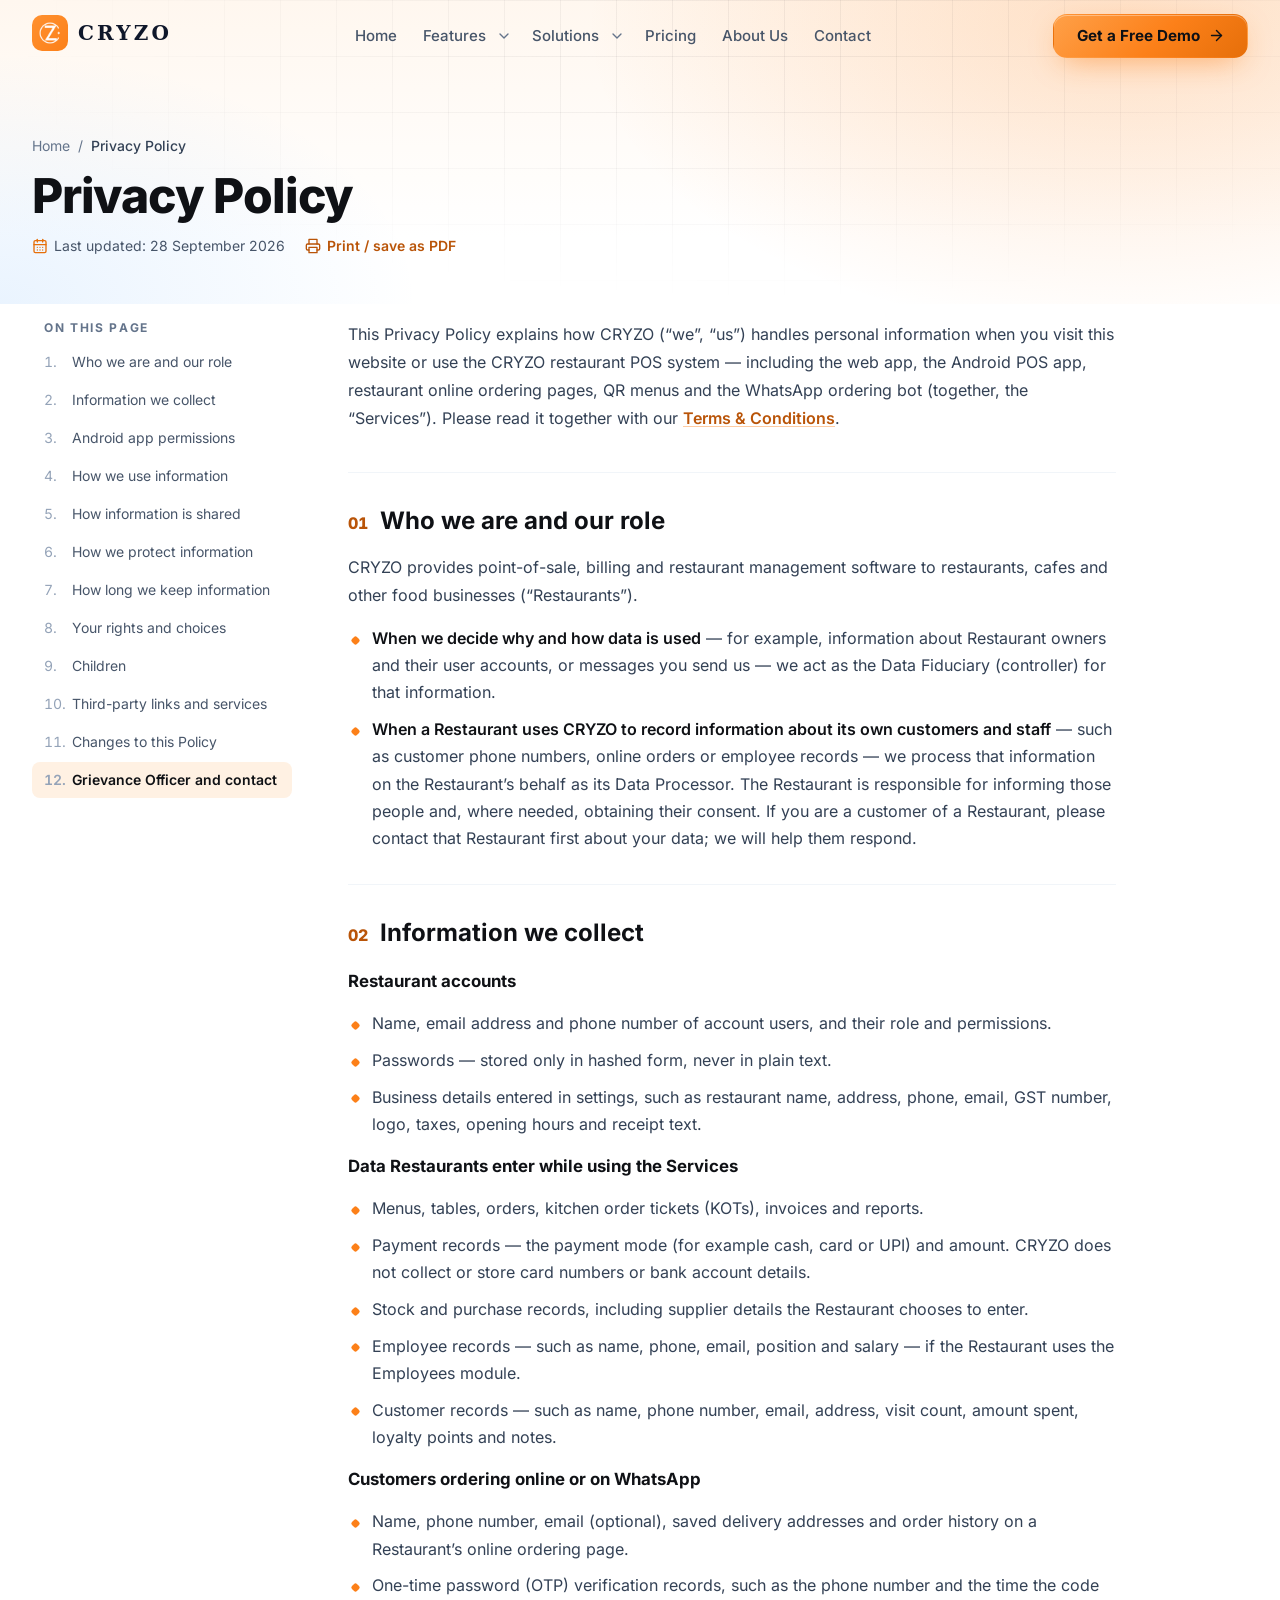
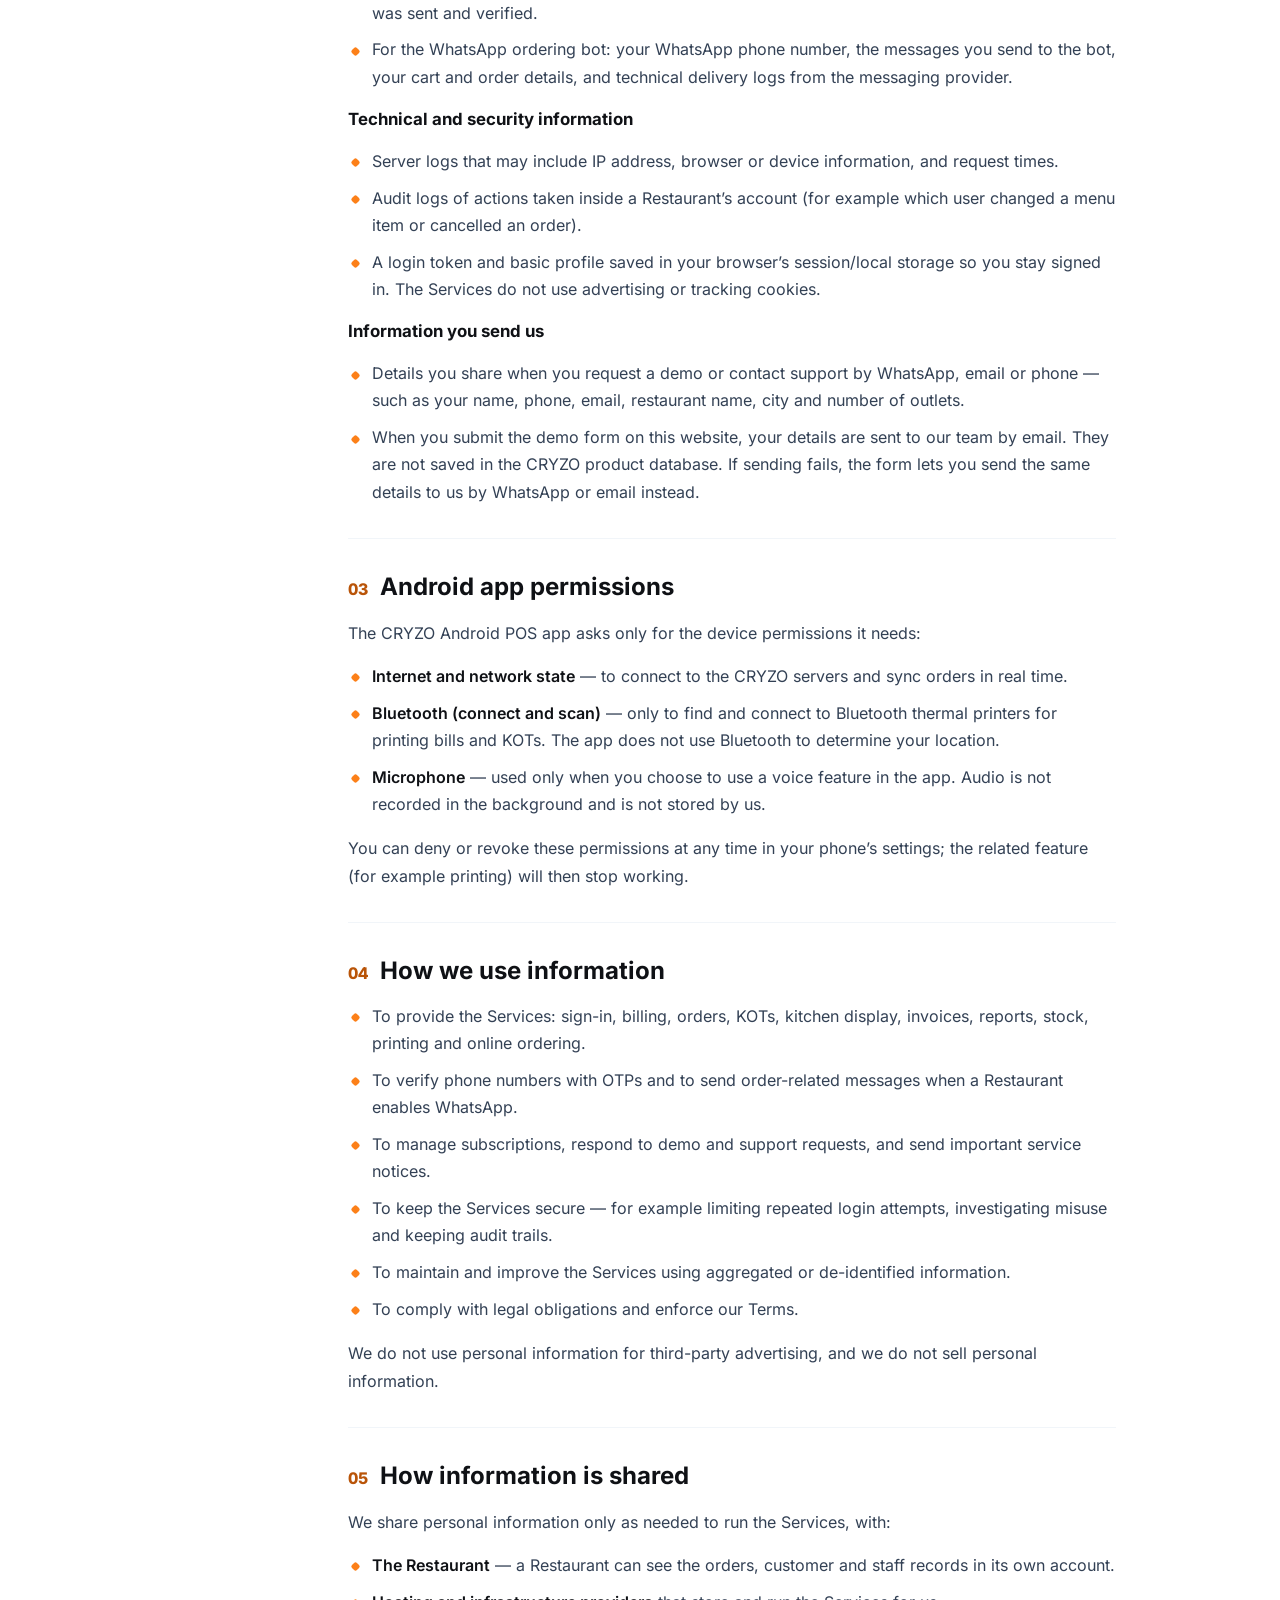
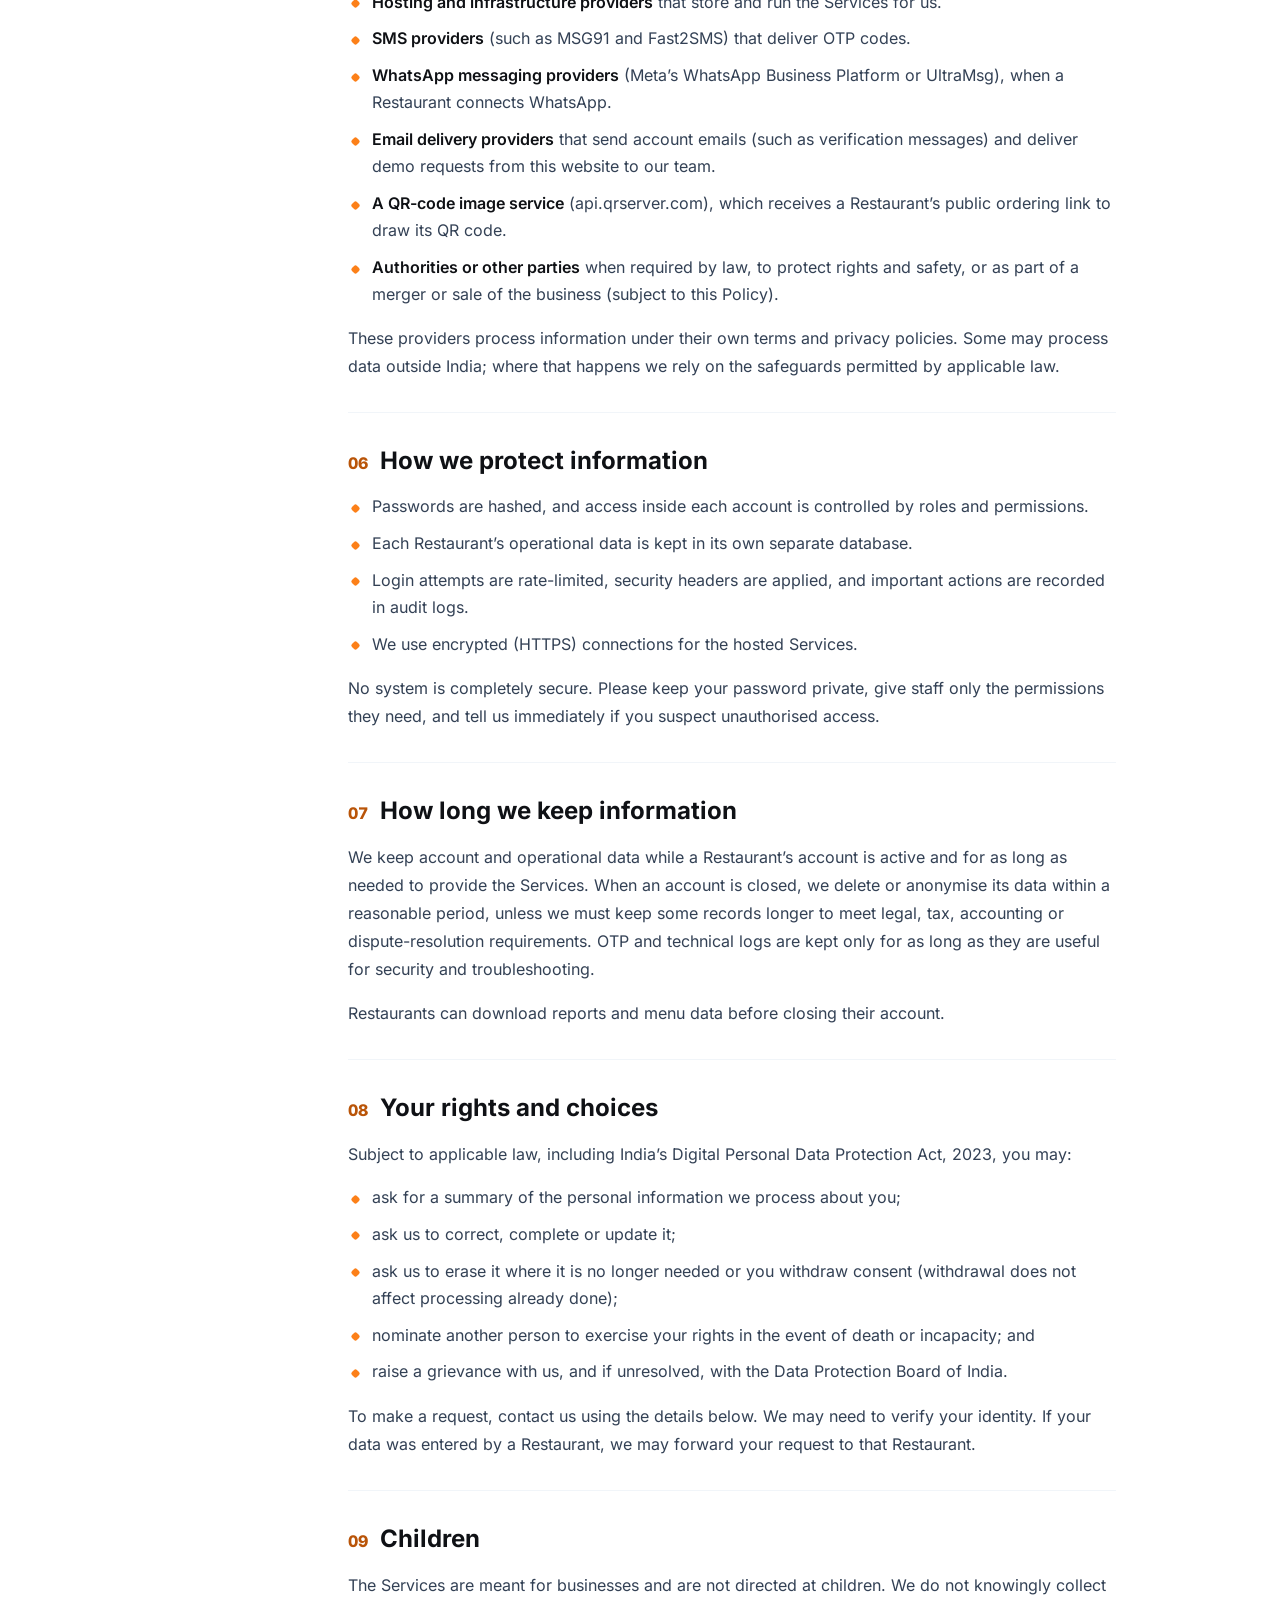
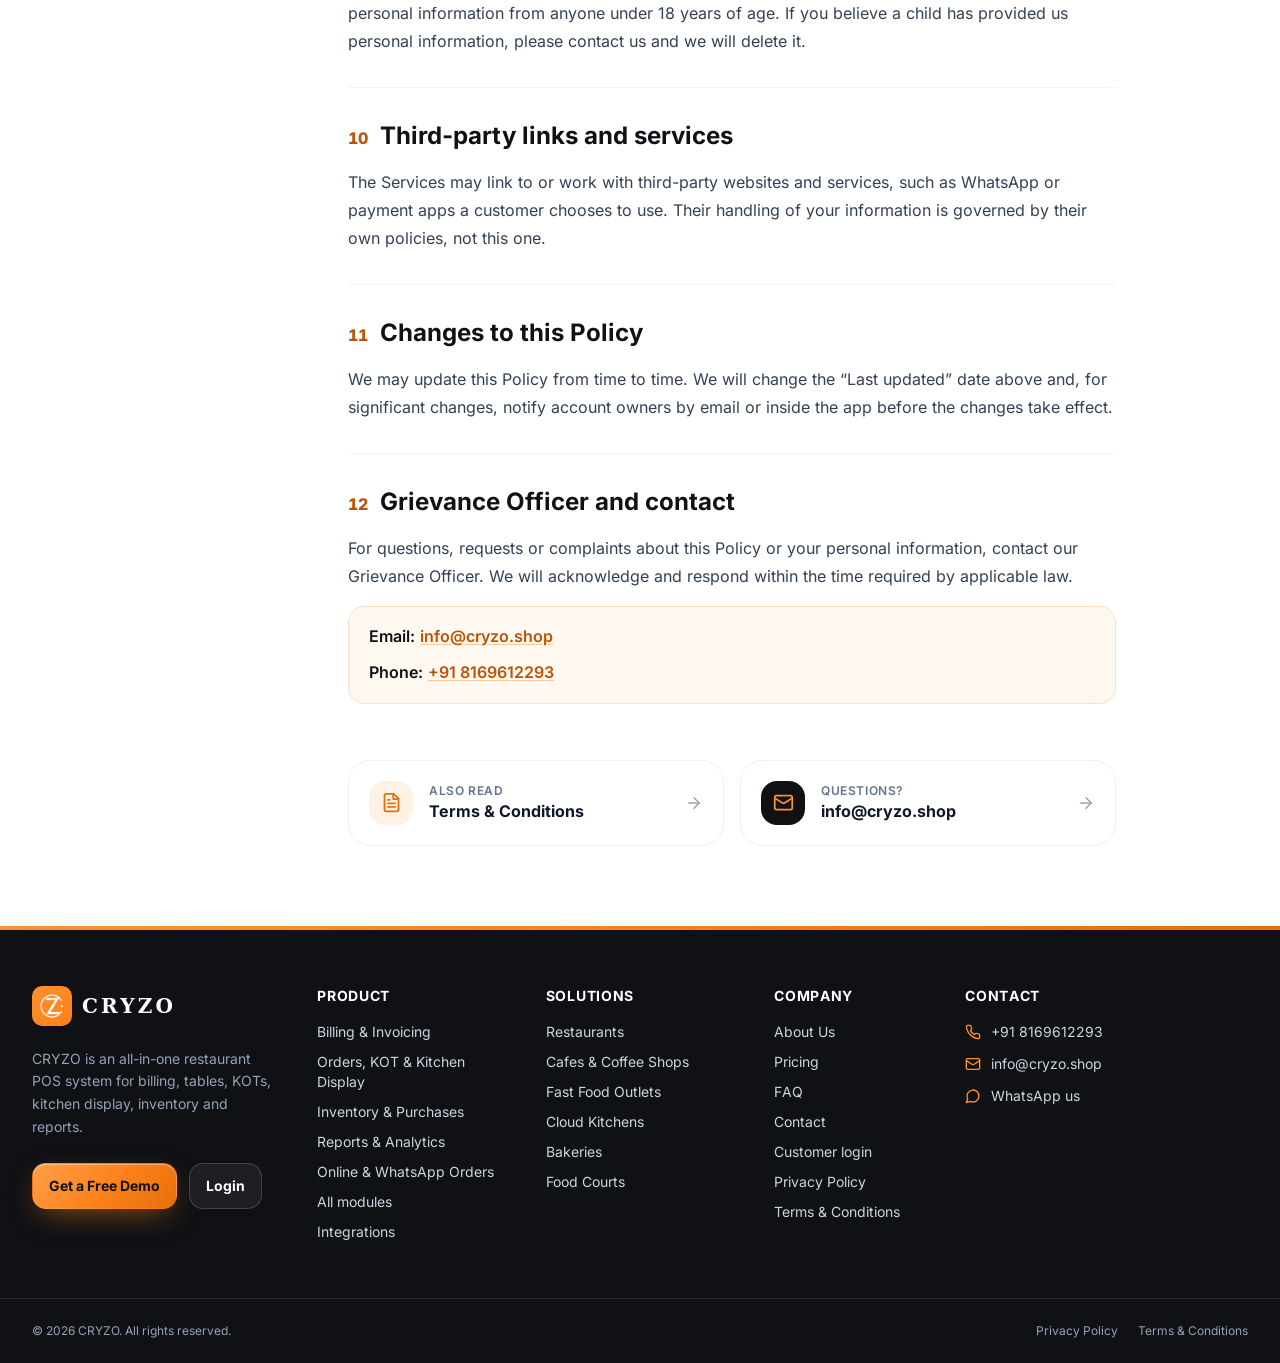
==== commit 4d0c5b50: "update" ====
--- a/privacy-policy/index.html
+++ b/privacy-policy/index.html
@@ -24,14 +24,14 @@
     <meta name="twitter:description" content="How CRYZO collects, uses, shares and protects personal information in its restaurant POS web app, Android app, online ordering pages and WhatsApp bot." />
     <meta name="twitter:image" content="https://cryzo.shop/images/og-image.png" />
     <meta name="theme-color" content="#0f1115" />
-    <script type="application/ld+json">{"@context":"https://schema.org","@graph":[{"@type":"Organization","@id":"https://cryzo.shop/#organization","name":"CRYZO","url":"https://cryzo.shop/","logo":"https://cryzo.shop/icons/icon-512.png","email":"info@cryzent.in","telephone":"+918169612293","contactPoint":[{"@type":"ContactPoint","contactType":"sales","telephone":"+918169612293","email":"info@cryzent.in","areaServed":"IN"}]},{"@type":"WebPage","name":"Privacy Policy","url":"https://cryzo.shop/privacy-policy/","description":"How CRYZO collects, uses, shares and protects personal information in its restaurant POS web app, Android app, online ordering pages and WhatsApp bot.","dateModified":"2026-09-28","inLanguage":"en-IN","publisher":{"@id":"https://cryzo.shop/#organization"}},{"@type":"BreadcrumbList","itemListElement":[{"@type":"ListItem","position":1,"name":"Home","item":"https://cryzo.shop/"},{"@type":"ListItem","position":2,"name":"Privacy Policy","item":"https://cryzo.shop/privacy-policy/"}]}]}</script>
+    <script type="application/ld+json">{"@context":"https://schema.org","@graph":[{"@type":"Organization","@id":"https://cryzo.shop/#organization","name":"CRYZO","url":"https://cryzo.shop/","logo":"https://cryzo.shop/icons/icon-512.png","email":"info@cryzo.shop","telephone":"+918169612293","contactPoint":[{"@type":"ContactPoint","contactType":"sales","telephone":"+918169612293","email":"info@cryzo.shop","areaServed":"IN"}]},{"@type":"WebPage","name":"Privacy Policy","url":"https://cryzo.shop/privacy-policy/","description":"How CRYZO collects, uses, shares and protects personal information in its restaurant POS web app, Android app, online ordering pages and WhatsApp bot.","dateModified":"2026-09-28","inLanguage":"en-IN","publisher":{"@id":"https://cryzo.shop/#organization"}},{"@type":"BreadcrumbList","itemListElement":[{"@type":"ListItem","position":1,"name":"Home","item":"https://cryzo.shop/"},{"@type":"ListItem","position":2,"name":"Privacy Policy","item":"https://cryzo.shop/privacy-policy/"}]}]}</script>
     <link rel="icon" href="/favicon.ico" sizes="48x48" />
     <link rel="icon" type="image/png" sizes="32x32" href="/favicon-32x32.png" />
     <link rel="apple-touch-icon" href="/apple-touch-icon.png" />
     <link rel="manifest" href="/site.webmanifest" />
-    <script type="module" crossorigin src="/assets/privacy-CtDYvOfW.js"></script>
-    <link rel="modulepreload" crossorigin href="/assets/landing-D1afMeBf.js">
-    <link rel="modulepreload" crossorigin href="/assets/LegalPage-Dx8qj77X.js">
+    <script type="module" crossorigin src="/assets/privacy-CfVo8fss.js"></script>
+    <link rel="modulepreload" crossorigin href="/assets/landing-yYmnFBHV.js">
+    <link rel="modulepreload" crossorigin href="/assets/LegalPage-CKpegfSO.js">
     <style>@font-face{font-family:Inter;font-style:normal;font-display:swap;font-weight:400;src:url(/assets/inter-latin-400-normal-C38fXH4l.woff2) format("woff2"),url(/assets/inter-latin-400-normal-CyCys3Eg.woff) format("woff")}@font-face{font-family:Inter;font-style:normal;font-display:swap;font-weight:500;src:url(/assets/inter-latin-500-normal-Cerq10X2.woff2) format("woff2"),url(/assets/inter-latin-500-normal-BL9OpVg8.woff) format("woff")}@font-face{font-family:Inter;font-style:normal;font-display:swap;font-weight:600;src:url(/assets/inter-latin-600-normal-LgqL8muc.woff2) format("woff2"),url(/assets/inter-latin-600-normal-CiBQ2DWP.woff) format("woff")}@font-face{font-family:Inter;font-style:normal;font-display:swap;font-weight:700;src:url(/assets/inter-latin-700-normal-Yt3aPRUw.woff2) format("woff2"),url(/assets/inter-latin-700-normal-BLAVimhd.woff) format("woff")}@font-face{font-family:Inter;font-style:normal;font-display:swap;font-weight:800;src:url(/assets/inter-latin-800-normal-BYj_oED-.woff2) format("woff2"),url(/assets/inter-latin-800-normal-D1mf63XC.woff) format("woff")}@font-face{font-family:Inter;font-style:normal;font-display:swap;font-weight:400;src:url(/assets/inter-latin-ext-400-normal-C1nco2VV.woff2) format("woff2"),url(/assets/inter-latin-ext-400-normal-77YHD8bZ.woff) format("woff")}@font-face{font-family:Inter;font-style:normal;font-display:swap;font-weight:600;src:url(/assets/inter-latin-ext-600-normal-D2bJ5OIk.woff2) format("woff2"),url(/assets/inter-latin-ext-600-normal-CIVaiw4L.woff) format("woff")}@font-face{font-family:Inter;font-style:normal;font-display:swap;font-weight:700;src:url(/assets/inter-latin-ext-700-normal-Ca8adRJv.woff2) format("woff2"),url(/assets/inter-latin-ext-700-normal-TidjK2hL.woff) format("woff")}@font-face{font-family:Inter;font-style:normal;font-display:swap;font-weight:800;src:url(/assets/inter-latin-ext-800-normal-DZJjya6U.woff2) format("woff2"),url(/assets/inter-latin-ext-800-normal-BOMpwxm3.woff) format("woff")}*,:before,:after{--tw-border-spacing-x: 0;--tw-border-spacing-y: 0;--tw-translate-x: 0;--tw-translate-y: 0;--tw-rotate: 0;--tw-skew-x: 0;--tw-skew-y: 0;--tw-scale-x: 1;--tw-scale-y: 1;--tw-pan-x: ;--tw-pan-y: ;--tw-pinch-zoom: ;--tw-scroll-snap-strictness: proximity;--tw-gradient-from-position: ;--tw-gradient-via-position: ;--tw-gradient-to-position: ;--tw-ordinal: ;--tw-slashed-zero: ;--tw-numeric-figure: ;--tw-numeric-spacing: ;--tw-numeric-fraction: ;--tw-ring-inset: ;--tw-ring-offset-width: 0px;--tw-ring-offset-color: #fff;--tw-ring-color: rgb(59 130 246 / .5);--tw-ring-offset-shadow: 0 0 #0000;--tw-ring-shadow: 0 0 #0000;--tw-shadow: 0 0 #0000;--tw-shadow-colored: 0 0 #0000;--tw-blur: ;--tw-brightness: ;--tw-contrast: ;--tw-grayscale: ;--tw-hue-rotate: ;--tw-invert: ;--tw-saturate: ;--tw-sepia: ;--tw-drop-shadow: ;--tw-backdrop-blur: ;--tw-backdrop-brightness: ;--tw-backdrop-contrast: ;--tw-backdrop-grayscale: ;--tw-backdrop-hue-rotate: ;--tw-backdrop-invert: ;--tw-backdrop-opacity: ;--tw-backdrop-saturate: ;--tw-backdrop-sepia: ;--tw-contain-size: ;--tw-contain-layout: ;--tw-contain-paint: ;--tw-contain-style: }::backdrop{--tw-border-spacing-x: 0;--tw-border-spacing-y: 0;--tw-translate-x: 0;--tw-translate-y: 0;--tw-rotate: 0;--tw-skew-x: 0;--tw-skew-y: 0;--tw-scale-x: 1;--tw-scale-y: 1;--tw-pan-x: ;--tw-pan-y: ;--tw-pinch-zoom: ;--tw-scroll-snap-strictness: proximity;--tw-gradient-from-position: ;--tw-gradient-via-position: ;--tw-gradient-to-position: ;--tw-ordinal: ;--tw-slashed-zero: ;--tw-numeric-figure: ;--tw-numeric-spacing: ;--tw-numeric-fraction: ;--tw-ring-inset: ;--tw-ring-offset-width: 0px;--tw-ring-offset-color: #fff;--tw-ring-color: rgb(59 130 246 / .5);--tw-ring-offset-shadow: 0 0 #0000;--tw-ring-shadow: 0 0 #0000;--tw-shadow: 0 0 #0000;--tw-shadow-colored: 0 0 #0000;--tw-blur: ;--tw-brightness: ;--tw-contrast: ;--tw-grayscale: ;--tw-hue-rotate: ;--tw-invert: ;--tw-saturate: ;--tw-sepia: ;--tw-drop-shadow: ;--tw-backdrop-blur: ;--tw-backdrop-brightness: ;--tw-backdrop-contrast: ;--tw-backdrop-grayscale: ;--tw-backdrop-hue-rotate: ;--tw-backdrop-invert: ;--tw-backdrop-opacity: ;--tw-backdrop-saturate: ;--tw-backdrop-sepia: ;--tw-contain-size: ;--tw-contain-layout: ;--tw-contain-paint: ;--tw-contain-style: }*,:before,:after{box-sizing:border-box;border-width:0;border-style:solid;border-color:#e5e7eb}:before,:after{--tw-content: ""}html,:host{line-height:1.5;-webkit-text-size-adjust:100%;-moz-tab-size:4;-o-tab-size:4;tab-size:4;font-family:Inter,system-ui,sans-serif;font-feature-settings:normal;font-variation-settings:normal;-webkit-tap-highlight-color:transparent}body{margin:0;line-height:inherit}hr{height:0;color:inherit;border-top-width:1px}abbr:where([title]){-webkit-text-decoration:underline dotted;text-decoration:underline dotted}h1,h2,h3,h4,h5,h6{font-size:inherit;font-weight:inherit}a{color:inherit;text-decoration:inherit}b,strong{font-weight:bolder}code,kbd,samp,pre{font-family:ui-monospace,SFMono-Regular,Menlo,Monaco,Consolas,Liberation Mono,Courier New,monospace;font-feature-settings:normal;font-variation-settings:normal;font-size:1em}small{font-size:80%}sub,sup{font-size:75%;line-height:0;position:relative;vertical-align:baseline}sub{bottom:-.25em}sup{top:-.5em}table{text-indent:0;border-color:inherit;border-collapse:collapse}button,input,optgroup,select,textarea{font-family:inherit;font-feature-settings:inherit;font-variation-settings:inherit;font-size:100%;font-weight:inherit;line-height:inherit;letter-spacing:inherit;color:inherit;margin:0;padding:0}button,select{text-transform:none}button,input:where([type=button]),input:where([type=reset]),input:where([type=submit]){-webkit-appearance:button;background-color:transparent;background-image:none}:-moz-focusring{outline:auto}:-moz-ui-invalid{box-shadow:none}progress{vertical-align:baseline}::-webkit-inner-spin-button,::-webkit-outer-spin-button{height:auto}[type=search]{-webkit-appearance:textfield;outline-offset:-2px}::-webkit-search-decoration{-webkit-appearance:none}::-webkit-file-upload-button{-webkit-appearance:button;font:inherit}summary{display:list-item}blockquote,dl,dd,h1,h2,h3,h4,h5,h6,hr,figure,p,pre{margin:0}fieldset{margin:0;padding:0}legend{padding:0}ol,ul,menu{list-style:none;margin:0;padding:0}dialog{padding:0}textarea{resize:vertical}input::-moz-placeholder,textarea::-moz-placeholder{opacity:1;color:#9ca3af}input::placeholder,textarea::placeholder{opacity:1;color:#9ca3af}button,[role=button]{cursor:pointer}:disabled{cursor:default}img,svg,video,canvas,audio,iframe,embed,object{display:block;vertical-align:middle}img,video{max-width:100%;height:auto}[hidden]:where(:not([hidden=until-found])){display:none}.sr-only{position:absolute;width:1px;height:1px;padding:0;margin:-1px;overflow:hidden;clip:rect(0,0,0,0);white-space:nowrap;border-width:0}.pointer-events-none{pointer-events:none}.visible{visibility:visible}.static{position:static}.fixed{position:fixed}.absolute{position:absolute}.relative{position:relative}.-inset-6{top:-1.5rem;right:-1.5rem;bottom:-1.5rem;left:-1.5rem}.inset-10{top:2.5rem;right:2.5rem;bottom:2.5rem;left:2.5rem}.inset-4{top:1rem;right:1rem;bottom:1rem;left:1rem}.inset-x-0{left:0;right:0}.inset-x-6{left:1.5rem;right:1.5rem}.inset-y-10{top:2.5rem;bottom:2.5rem}.-bottom-12{bottom:-3rem}.-bottom-14{bottom:-3.5rem}.-bottom-16{bottom:-4rem}.-bottom-6{bottom:-1.5rem}.-left-2{left:-.5rem}.-left-3{left:-.75rem}.-left-\[9999px\]{left:-9999px}.-right-2{right:-.5rem}.-right-20{right:-5rem}.-right-24{right:-6rem}.-right-40{right:-10rem}.-right-6{right:-1.5rem}.-top-20{top:-5rem}.-top-24{top:-6rem}.-top-5{top:-1.25rem}.-top-6{top:-1.5rem}.-top-8{top:-2rem}.-top-9{top:-2.25rem}.bottom-0{bottom:0}.left-0{left:0}.left-0\.5{left:.125rem}.left-1\/2{left:50%}.left-10{left:2.5rem}.left-8{left:2rem}.right-0{right:0}.right-0\.5{right:.125rem}.right-2{right:.5rem}.right-4{right:1rem}.right-\[30\%\]{right:30%}.top-0{top:0}.top-0\.5{top:.125rem}.top-1\.5{top:.375rem}.top-2{top:.5rem}.top-20{top:5rem}.top-\[72px\]{top:72px}.top-full{top:100%}.-z-0{z-index:0}.-z-10{z-index:-10}.z-10{z-index:10}.z-20{z-index:20}.z-50{z-index:50}.m-0{margin:0}.mx-2\.5{margin-left:.625rem;margin-right:.625rem}.mx-4{margin-left:1rem;margin-right:1rem}.mx-auto{margin-left:auto;margin-right:auto}.-ml-\[1\%\]{margin-left:-1%}.mb-1\.5{margin-bottom:.375rem}.mb-10{margin-bottom:2.5rem}.mb-2{margin-bottom:.5rem}.mb-3{margin-bottom:.75rem}.mb-4{margin-bottom:1rem}.ml-1{margin-left:.25rem}.mt-0\.5{margin-top:.125rem}.mt-1{margin-top:.25rem}.mt-1\.5{margin-top:.375rem}.mt-10{margin-top:2.5rem}.mt-12{margin-top:3rem}.mt-14{margin-top:3.5rem}.mt-16{margin-top:4rem}.mt-2{margin-top:.5rem}.mt-20{margin-top:5rem}.mt-3{margin-top:.75rem}.mt-4{margin-top:1rem}.mt-5{margin-top:1.25rem}.mt-6{margin-top:1.5rem}.mt-7{margin-top:1.75rem}.mt-8{margin-top:2rem}.block{display:block}.inline-block{display:inline-block}.flex{display:flex}.inline-flex{display:inline-flex}.table{display:table}.grid{display:grid}.contents{display:contents}.hidden{display:none}.h-0\.5{height:.125rem}.h-1{height:.25rem}.h-1\.5{height:.375rem}.h-10{height:2.5rem}.h-11{height:2.75rem}.h-12{height:3rem}.h-14{height:3.5rem}.h-16{height:4rem}.h-2{height:.5rem}.h-2\.5{height:.625rem}.h-24{height:6rem}.h-3{height:.75rem}.h-3\.5{height:.875rem}.h-4{height:1rem}.h-5{height:1.25rem}.h-6{height:1.5rem}.h-60{height:15rem}.h-64{height:16rem}.h-7{height:1.75rem}.h-72{height:18rem}.h-8{height:2rem}.h-9{height:2.25rem}.h-\[480px\]{height:480px}.h-\[520px\]{height:520px}.h-\[72px\]{height:72px}.h-\[calc\(100dvh-72px\)\]{height:calc(100dvh - 72px)}.h-auto{height:auto}.h-full{height:100%}.h-px{height:1px}.\!min-h-\[44px\]{min-height:44px!important}.min-h-screen{min-height:100vh}.w-1{width:.25rem}.w-1\.5{width:.375rem}.w-10{width:2.5rem}.w-11{width:2.75rem}.w-12{width:3rem}.w-14{width:3.5rem}.w-16{width:4rem}.w-2{width:.5rem}.w-2\.5{width:.625rem}.w-24{width:6rem}.w-3{width:.75rem}.w-32{width:8rem}.w-4{width:1rem}.w-40{width:10rem}.w-48{width:12rem}.w-5{width:1.25rem}.w-6{width:1.5rem}.w-60{width:15rem}.w-64{width:16rem}.w-7{width:1.75rem}.w-72{width:18rem}.w-8{width:2rem}.w-9{width:2.25rem}.w-\[150px\]{width:150px}.w-\[200px\]{width:200px}.w-\[48\%\]{width:48%}.w-\[520px\]{width:520px}.w-\[560px\]{width:560px}.w-\[680px\]{width:680px}.w-\[760px\]{width:760px}.w-full{width:100%}.w-px{width:1px}.min-w-0{min-width:0px}.min-w-\[110px\]{min-width:110px}.min-w-\[300px\]{min-width:300px}.max-w-2xl{max-width:42rem}.max-w-3xl{max-width:48rem}.max-w-4xl{max-width:56rem}.max-w-7xl{max-width:80rem}.max-w-\[460px\]{max-width:460px}.max-w-\[520px\]{max-width:520px}.max-w-\[560px\]{max-width:560px}.max-w-\[640px\]{max-width:640px}.max-w-\[82\%\]{max-width:82%}.max-w-lg{max-width:32rem}.max-w-md{max-width:28rem}.max-w-xl{max-width:36rem}.max-w-xs{max-width:20rem}.flex-1{flex:1 1 0%}.shrink-0{flex-shrink:0}.grow{flex-grow:1}.origin-top-left{transform-origin:top left}.-translate-x-1\/2{--tw-translate-x: -50%;transform:translate(var(--tw-translate-x),var(--tw-translate-y)) rotate(var(--tw-rotate)) skew(var(--tw-skew-x)) skewY(var(--tw-skew-y)) scaleX(var(--tw-scale-x)) scaleY(var(--tw-scale-y))}.-rotate-90{--tw-rotate: -90deg;transform:translate(var(--tw-translate-x),var(--tw-translate-y)) rotate(var(--tw-rotate)) skew(var(--tw-skew-x)) skewY(var(--tw-skew-y)) scaleX(var(--tw-scale-x)) scaleY(var(--tw-scale-y))}.-rotate-\[3deg\]{--tw-rotate: -3deg;transform:translate(var(--tw-translate-x),var(--tw-translate-y)) rotate(var(--tw-rotate)) skew(var(--tw-skew-x)) skewY(var(--tw-skew-y)) scaleX(var(--tw-scale-x)) scaleY(var(--tw-scale-y))}.rotate-180{--tw-rotate: 180deg;transform:translate(var(--tw-translate-x),var(--tw-translate-y)) rotate(var(--tw-rotate)) skew(var(--tw-skew-x)) skewY(var(--tw-skew-y)) scaleX(var(--tw-scale-x)) scaleY(var(--tw-scale-y))}.rotate-\[3deg\]{--tw-rotate: 3deg;transform:translate(var(--tw-translate-x),var(--tw-translate-y)) rotate(var(--tw-rotate)) skew(var(--tw-skew-x)) skewY(var(--tw-skew-y)) scaleX(var(--tw-scale-x)) scaleY(var(--tw-scale-y))}.transform{transform:translate(var(--tw-translate-x),var(--tw-translate-y)) rotate(var(--tw-rotate)) skew(var(--tw-skew-x)) skewY(var(--tw-skew-y)) scaleX(var(--tw-scale-x)) scaleY(var(--tw-scale-y))}@keyframes pulse{50%{opacity:.5}}.animate-pulse{animation:pulse 2s cubic-bezier(.4,0,.6,1) infinite}.cursor-pointer{cursor:pointer}.select-none{-webkit-user-select:none;-moz-user-select:none;user-select:none}.resize-y{resize:vertical}.scroll-mt-24{scroll-margin-top:6rem}.list-none{list-style-type:none}.grid-cols-1{grid-template-columns:repeat(1,minmax(0,1fr))}.grid-cols-2{grid-template-columns:repeat(2,minmax(0,1fr))}.grid-cols-3{grid-template-columns:repeat(3,minmax(0,1fr))}.grid-cols-4{grid-template-columns:repeat(4,minmax(0,1fr))}.grid-cols-5{grid-template-columns:repeat(5,minmax(0,1fr))}.grid-cols-\[auto_1fr_auto_auto\]{grid-template-columns:auto 1fr auto auto}.flex-col{flex-direction:column}.flex-wrap{flex-wrap:wrap}.items-start{align-items:flex-start}.items-end{align-items:flex-end}.items-center{align-items:center}.items-baseline{align-items:baseline}.justify-start{justify-content:flex-start}.justify-end{justify-content:flex-end}.justify-center{justify-content:center}.justify-between{justify-content:space-between}.gap-0\.5{gap:.125rem}.gap-1{gap:.25rem}.gap-1\.5{gap:.375rem}.gap-10{gap:2.5rem}.gap-12{gap:3rem}.gap-2{gap:.5rem}.gap-2\.5{gap:.625rem}.gap-3{gap:.75rem}.gap-4{gap:1rem}.gap-5{gap:1.25rem}.gap-6{gap:1.5rem}.gap-8{gap:2rem}.gap-x-2{-moz-column-gap:.5rem;column-gap:.5rem}.gap-x-5{-moz-column-gap:1.25rem;column-gap:1.25rem}.gap-x-6{-moz-column-gap:1.5rem;column-gap:1.5rem}.gap-y-1{row-gap:.25rem}.gap-y-2{row-gap:.5rem}.gap-y-3{row-gap:.75rem}.space-y-0\.5>:not([hidden])~:not([hidden]){--tw-space-y-reverse: 0;margin-top:calc(.125rem * calc(1 - var(--tw-space-y-reverse)));margin-bottom:calc(.125rem * var(--tw-space-y-reverse))}.space-y-1>:not([hidden])~:not([hidden]){--tw-space-y-reverse: 0;margin-top:calc(.25rem * calc(1 - var(--tw-space-y-reverse)));margin-bottom:calc(.25rem * var(--tw-space-y-reverse))}.space-y-1\.5>:not([hidden])~:not([hidden]){--tw-space-y-reverse: 0;margin-top:calc(.375rem * calc(1 - var(--tw-space-y-reverse)));margin-bottom:calc(.375rem * var(--tw-space-y-reverse))}.space-y-2>:not([hidden])~:not([hidden]){--tw-space-y-reverse: 0;margin-top:calc(.5rem * calc(1 - var(--tw-space-y-reverse)));margin-bottom:calc(.5rem * var(--tw-space-y-reverse))}.space-y-2\.5>:not([hidden])~:not([hidden]){--tw-space-y-reverse: 0;margin-top:calc(.625rem * calc(1 - var(--tw-space-y-reverse)));margin-bottom:calc(.625rem * var(--tw-space-y-reverse))}.space-y-20>:not([hidden])~:not([hidden]){--tw-space-y-reverse: 0;margin-top:calc(5rem * calc(1 - var(--tw-space-y-reverse)));margin-bottom:calc(5rem * var(--tw-space-y-reverse))}.space-y-3>:not([hidden])~:not([hidden]){--tw-space-y-reverse: 0;margin-top:calc(.75rem * calc(1 - var(--tw-space-y-reverse)));margin-bottom:calc(.75rem * var(--tw-space-y-reverse))}.space-y-4>:not([hidden])~:not([hidden]){--tw-space-y-reverse: 0;margin-top:calc(1rem * calc(1 - var(--tw-space-y-reverse)));margin-bottom:calc(1rem * var(--tw-space-y-reverse))}.divide-y>:not([hidden])~:not([hidden]){--tw-divide-y-reverse: 0;border-top-width:calc(1px * calc(1 - var(--tw-divide-y-reverse)));border-bottom-width:calc(1px * var(--tw-divide-y-reverse))}.divide-slate-100>:not([hidden])~:not([hidden]){--tw-divide-opacity: 1;border-color:rgb(241 245 249 / var(--tw-divide-opacity, 1))}.overflow-hidden{overflow:hidden}.overflow-x-auto{overflow-x:auto}.overflow-y-auto{overflow-y:auto}.truncate{overflow:hidden;text-overflow:ellipsis;white-space:nowrap}.whitespace-nowrap{white-space:nowrap}.whitespace-pre-line{white-space:pre-line}.break-all{word-break:break-all}.rounded{border-radius:.25rem}.rounded-2xl{border-radius:1rem}.rounded-3xl{border-radius:1.5rem}.rounded-\[10px\]{border-radius:10px}.rounded-\[22px\]{border-radius:22px}.rounded-\[26px\]{border-radius:26px}.rounded-\[28px\]{border-radius:28px}.rounded-\[2px\]{border-radius:2px}.rounded-\[30px\]{border-radius:30px}.rounded-\[32px\]{border-radius:32px}.rounded-\[38px\]{border-radius:38px}.rounded-\[3px\]{border-radius:3px}.rounded-\[40px\]{border-radius:40px}.rounded-\[5px\]{border-radius:5px}.rounded-full{border-radius:9999px}.rounded-lg{border-radius:.5rem}.rounded-md{border-radius:.375rem}.rounded-xl{border-radius:.75rem}.rounded-t-\[3px\]{border-top-left-radius:3px;border-top-right-radius:3px}.rounded-t-md{border-top-left-radius:.375rem;border-top-right-radius:.375rem}.rounded-bl-md{border-bottom-left-radius:.375rem}.rounded-br-md{border-bottom-right-radius:.375rem}.border{border-width:1px}.border-\[40px\]{border-width:40px}.border-y{border-top-width:1px;border-bottom-width:1px}.border-b{border-bottom-width:1px}.border-l-2{border-left-width:2px}.border-r{border-right-width:1px}.border-t{border-top-width:1px}.border-t-2{border-top-width:2px}.border-dashed{border-style:dashed}.border-\[\#12b76a\]{--tw-border-opacity: 1;border-color:rgb(18 183 106 / var(--tw-border-opacity, 1))}.border-\[\#f04438\]{--tw-border-opacity: 1;border-color:rgb(240 68 56 / var(--tw-border-opacity, 1))}.border-\[\#fc8019\]{--tw-border-opacity: 1;border-color:rgb(252 128 25 / var(--tw-border-opacity, 1))}.border-\[\#fc8019\]\/70{border-color:#fc8019b3}.border-\[\#ffd6b0\]{--tw-border-opacity: 1;border-color:rgb(255 214 176 / var(--tw-border-opacity, 1))}.border-brand{--tw-border-opacity: 1;border-color:rgb(252 128 25 / var(--tw-border-opacity, 1))}.border-brand\/70{border-color:#fc8019b3}.border-slate-100{--tw-border-opacity: 1;border-color:rgb(241 245 249 / var(--tw-border-opacity, 1))}.border-slate-200{--tw-border-opacity: 1;border-color:rgb(226 232 240 / var(--tw-border-opacity, 1))}.border-success{--tw-border-opacity: 1;border-color:rgb(18 183 106 / var(--tw-border-opacity, 1))}.border-transparent{border-color:transparent}.border-white\/10{border-color:#ffffff1a}.border-white\/15{border-color:#ffffff26}.border-white\/\[0\.06\]{border-color:#ffffff0f}.border-white\/\[0\.08\]{border-color:#ffffff14}.bg-\[\#075e54\]{--tw-bg-opacity: 1;background-color:rgb(7 94 84 / var(--tw-bg-opacity, 1))}.bg-\[\#0f1115\]{--tw-bg-opacity: 1;background-color:rgb(15 17 21 / var(--tw-bg-opacity, 1))}.bg-\[\#12b76a\]{--tw-bg-opacity: 1;background-color:rgb(18 183 106 / var(--tw-bg-opacity, 1))}.bg-\[\#12b76a\]\/10{background-color:#12b76a1a}.bg-\[\#12b76a\]\/15{background-color:#12b76a26}.bg-\[\#171a21\]{--tw-bg-opacity: 1;background-color:rgb(23 26 33 / var(--tw-bg-opacity, 1))}.bg-\[\#2e90fa\]{--tw-bg-opacity: 1;background-color:rgb(46 144 250 / var(--tw-bg-opacity, 1))}.bg-\[\#2e90fa\]\/15{background-color:#2e90fa26}.bg-\[\#32d583\]{--tw-bg-opacity: 1;background-color:rgb(50 213 131 / var(--tw-bg-opacity, 1))}.bg-\[\#d9fdd3\]{--tw-bg-opacity: 1;background-color:rgb(217 253 211 / var(--tw-bg-opacity, 1))}.bg-\[\#eaf4ff\]{--tw-bg-opacity: 1;background-color:rgb(234 244 255 / var(--tw-bg-opacity, 1))}.bg-\[\#efeae2\]{--tw-bg-opacity: 1;background-color:rgb(239 234 226 / var(--tw-bg-opacity, 1))}.bg-\[\#f04438\]{--tw-bg-opacity: 1;background-color:rgb(240 68 56 / var(--tw-bg-opacity, 1))}.bg-\[\#f04438\]\/10{background-color:#f044381a}.bg-\[\#f04438\]\/15{background-color:#f0443826}.bg-\[\#f04438\]\/80{background-color:#f04438cc}.bg-\[\#f79009\]\/10{background-color:#f790091a}.bg-\[\#f79009\]\/80{background-color:#f79009cc}.bg-\[\#f8fafc\]{--tw-bg-opacity: 1;background-color:rgb(248 250 252 / var(--tw-bg-opacity, 1))}.bg-\[\#fc8019\]{--tw-bg-opacity: 1;background-color:rgb(252 128 25 / var(--tw-bg-opacity, 1))}.bg-\[\#fc8019\]\/10{background-color:#fc80191a}.bg-\[\#fc8019\]\/15{background-color:#fc801926}.bg-\[\#fc8019\]\/\[0\.09\]{background-color:#fc801917}.bg-\[\#fcfcfd\]{--tw-bg-opacity: 1;background-color:rgb(252 252 253 / var(--tw-bg-opacity, 1))}.bg-\[\#fff1e3\]{--tw-bg-opacity: 1;background-color:rgb(255 241 227 / var(--tw-bg-opacity, 1))}.bg-\[\#fff4ea\]{--tw-bg-opacity: 1;background-color:rgb(255 244 234 / var(--tw-bg-opacity, 1))}.bg-\[\#fff6ee\]{--tw-bg-opacity: 1;background-color:rgb(255 246 238 / var(--tw-bg-opacity, 1))}.bg-\[\#fff8f1\]{--tw-bg-opacity: 1;background-color:rgb(255 248 241 / var(--tw-bg-opacity, 1))}.bg-amber-50{--tw-bg-opacity: 1;background-color:rgb(255 251 235 / var(--tw-bg-opacity, 1))}.bg-black{--tw-bg-opacity: 1;background-color:rgb(0 0 0 / var(--tw-bg-opacity, 1))}.bg-black\/20{background-color:#0003}.bg-brand{--tw-bg-opacity: 1;background-color:rgb(252 128 25 / var(--tw-bg-opacity, 1))}.bg-brand\/10{background-color:#fc80191a}.bg-brand\/15{background-color:#fc801926}.bg-brand\/25{background-color:#fc801940}.bg-brand\/\[0\.08\]{background-color:#fc801914}.bg-info\/10{background-color:#2e90fa1a}.bg-info\/15{background-color:#2e90fa26}.bg-ink{--tw-bg-opacity: 1;background-color:rgb(15 17 21 / var(--tw-bg-opacity, 1))}.bg-ink-2{--tw-bg-opacity: 1;background-color:rgb(23 26 33 / var(--tw-bg-opacity, 1))}.bg-slate-100{--tw-bg-opacity: 1;background-color:rgb(241 245 249 / var(--tw-bg-opacity, 1))}.bg-slate-300{--tw-bg-opacity: 1;background-color:rgb(203 213 225 / var(--tw-bg-opacity, 1))}.bg-slate-50{--tw-bg-opacity: 1;background-color:rgb(248 250 252 / var(--tw-bg-opacity, 1))}.bg-slate-50\/80{background-color:#f8fafccc}.bg-slate-900\/5{background-color:#0f172a0d}.bg-success{--tw-bg-opacity: 1;background-color:rgb(18 183 106 / var(--tw-bg-opacity, 1))}.bg-success\/10{background-color:#12b76a1a}.bg-success\/15{background-color:#12b76a26}.bg-success\/80{background-color:#12b76acc}.bg-white{--tw-bg-opacity: 1;background-color:rgb(255 255 255 / var(--tw-bg-opacity, 1))}.bg-white\/10{background-color:#ffffff1a}.bg-white\/15{background-color:#ffffff26}.bg-white\/25{background-color:#ffffff40}.bg-white\/5{background-color:#ffffff0d}.bg-white\/\[0\.03\]{background-color:#ffffff08}.bg-white\/\[0\.04\]{background-color:#ffffff0a}.bg-white\/\[0\.05\]{background-color:#ffffff0d}.bg-white\/\[0\.06\]{background-color:#ffffff0f}.bg-white\/\[0\.07\]{background-color:#ffffff12}.bg-gradient-to-b{background-image:linear-gradient(to bottom,var(--tw-gradient-stops))}.bg-gradient-to-br{background-image:linear-gradient(to bottom right,var(--tw-gradient-stops))}.bg-gradient-to-r{background-image:linear-gradient(to right,var(--tw-gradient-stops))}.bg-gradient-to-tr{background-image:linear-gradient(to top right,var(--tw-gradient-stops))}.from-\[\#1e222b\]{--tw-gradient-from: #1e222b var(--tw-gradient-from-position);--tw-gradient-to: rgb(30 34 43 / 0) var(--tw-gradient-to-position);--tw-gradient-stops: var(--tw-gradient-from), var(--tw-gradient-to)}.from-\[\#2a2f3a\]{--tw-gradient-from: #2a2f3a var(--tw-gradient-from-position);--tw-gradient-to: rgb(42 47 58 / 0) var(--tw-gradient-to-position);--tw-gradient-stops: var(--tw-gradient-from), var(--tw-gradient-to)}.from-\[\#fff4ea\]{--tw-gradient-from: #fff4ea var(--tw-gradient-from-position);--tw-gradient-to: rgb(255 244 234 / 0) var(--tw-gradient-to-position);--tw-gradient-stops: var(--tw-gradient-from), var(--tw-gradient-to)}.from-brand-light{--tw-gradient-from: #ff9130 var(--tw-gradient-from-position);--tw-gradient-to: rgb(255 145 48 / 0) var(--tw-gradient-to-position);--tw-gradient-stops: var(--tw-gradient-from), var(--tw-gradient-to)}.from-brand\/25{--tw-gradient-from: rgb(252 128 25 / .25) var(--tw-gradient-from-position);--tw-gradient-to: rgb(252 128 25 / 0) var(--tw-gradient-to-position);--tw-gradient-stops: var(--tw-gradient-from), var(--tw-gradient-to)}.from-brand\/30{--tw-gradient-from: rgb(252 128 25 / .3) var(--tw-gradient-from-position);--tw-gradient-to: rgb(252 128 25 / 0) var(--tw-gradient-to-position);--tw-gradient-stops: var(--tw-gradient-from), var(--tw-gradient-to)}.via-brand{--tw-gradient-to: rgb(252 128 25 / 0) var(--tw-gradient-to-position);--tw-gradient-stops: var(--tw-gradient-from), #fc8019 var(--tw-gradient-via-position), var(--tw-gradient-to)}.via-brand-light\/10{--tw-gradient-to: rgb(255 145 48 / 0) var(--tw-gradient-to-position);--tw-gradient-stops: var(--tw-gradient-from), rgb(255 145 48 / .1) var(--tw-gradient-via-position), var(--tw-gradient-to)}.via-transparent{--tw-gradient-to: rgb(0 0 0 / 0) var(--tw-gradient-to-position);--tw-gradient-stops: var(--tw-gradient-from), transparent var(--tw-gradient-via-position), var(--tw-gradient-to)}.via-white{--tw-gradient-to: rgb(255 255 255 / 0) var(--tw-gradient-to-position);--tw-gradient-stops: var(--tw-gradient-from), #fff var(--tw-gradient-via-position), var(--tw-gradient-to)}.to-\[\#14171d\]{--tw-gradient-to: #14171d var(--tw-gradient-to-position)}.to-\[\#171a21\]{--tw-gradient-to: #171a21 var(--tw-gradient-to-position)}.to-\[\#fff8f1\]{--tw-gradient-to: #fff8f1 var(--tw-gradient-to-position)}.to-brand-dark{--tw-gradient-to: #e66f0a var(--tw-gradient-to-position)}.to-info\/15{--tw-gradient-to: rgb(46 144 250 / .15) var(--tw-gradient-to-position)}.to-info\/25{--tw-gradient-to: rgb(46 144 250 / .25) var(--tw-gradient-to-position)}.p-1\.5{padding:.375rem}.p-2{padding:.5rem}.p-2\.5{padding:.625rem}.p-3{padding:.75rem}.p-4{padding:1rem}.p-5{padding:1.25rem}.p-6{padding:1.5rem}.p-7{padding:1.75rem}.\!px-4{padding-left:1rem!important;padding-right:1rem!important}.px-1{padding-left:.25rem;padding-right:.25rem}.px-1\.5{padding-left:.375rem;padding-right:.375rem}.px-2{padding-left:.5rem;padding-right:.5rem}.px-2\.5{padding-left:.625rem;padding-right:.625rem}.px-3{padding-left:.75rem;padding-right:.75rem}.px-3\.5{padding-left:.875rem;padding-right:.875rem}.px-4{padding-left:1rem;padding-right:1rem}.px-5{padding-left:1.25rem;padding-right:1.25rem}.py-0\.5{padding-top:.125rem;padding-bottom:.125rem}.py-1{padding-top:.25rem;padding-bottom:.25rem}.py-1\.5{padding-top:.375rem;padding-bottom:.375rem}.py-10{padding-top:2.5rem;padding-bottom:2.5rem}.py-12{padding-top:3rem;padding-bottom:3rem}.py-14{padding-top:3.5rem;padding-bottom:3.5rem}.py-2{padding-top:.5rem;padding-bottom:.5rem}.py-2\.5{padding-top:.625rem;padding-bottom:.625rem}.py-20{padding-top:5rem;padding-bottom:5rem}.py-3{padding-top:.75rem;padding-bottom:.75rem}.py-3\.5{padding-top:.875rem;padding-bottom:.875rem}.py-4{padding-top:1rem;padding-bottom:1rem}.py-5{padding-top:1.25rem;padding-bottom:1.25rem}.py-6{padding-top:1.5rem;padding-bottom:1.5rem}.py-\[1px\]{padding-top:1px;padding-bottom:1px}.pb-1{padding-bottom:.25rem}.pb-10{padding-bottom:2.5rem}.pb-12{padding-bottom:3rem}.pb-16{padding-bottom:4rem}.pb-2{padding-bottom:.5rem}.pb-2\.5{padding-bottom:.625rem}.pb-20{padding-bottom:5rem}.pb-4{padding-bottom:1rem}.pb-5{padding-bottom:1.25rem}.pl-2{padding-left:.5rem}.pl-3{padding-left:.75rem}.pl-\[26px\]{padding-left:26px}.pr-0{padding-right:0}.pr-1{padding-right:.25rem}.pr-2{padding-right:.5rem}.pt-1{padding-top:.25rem}.pt-1\.5{padding-top:.375rem}.pt-10{padding-top:2.5rem}.pt-12{padding-top:3rem}.pt-2{padding-top:.5rem}.pt-3{padding-top:.75rem}.pt-4{padding-top:1rem}.pt-6{padding-top:1.5rem}.pt-8{padding-top:2rem}.pt-\[72px\]{padding-top:72px}.text-left{text-align:left}.text-center{text-align:center}.text-right{text-align:right}.font-sans{font-family:Inter,system-ui,sans-serif}.\!text-sm{font-size:.875rem!important;line-height:1.25rem!important}.text-2xl{font-size:1.5rem;line-height:2rem}.text-3xl{font-size:1.875rem;line-height:2.25rem}.text-4xl{font-size:2.25rem;line-height:2.5rem}.text-5xl{font-size:3rem;line-height:1}.text-\[10\.5px\]{font-size:10.5px}.text-\[10px\]{font-size:10px}.text-\[11px\]{font-size:11px}.text-\[12px\]{font-size:12px}.text-\[13px\]{font-size:13px}.text-\[15px\]{font-size:15px}.text-\[17px\]{font-size:17px}.text-\[2\.2rem\]{font-size:2.2rem}.text-\[7\.5px\]{font-size:7.5px}.text-\[8\.5px\]{font-size:8.5px}.text-\[8px\]{font-size:8px}.text-\[9\.5px\]{font-size:9.5px}.text-\[9px\]{font-size:9px}.text-base{font-size:1rem;line-height:1.5rem}.text-lg{font-size:1.125rem;line-height:1.75rem}.text-sm{font-size:.875rem;line-height:1.25rem}.text-xl{font-size:1.25rem;line-height:1.75rem}.text-xs{font-size:.75rem;line-height:1rem}.font-bold{font-weight:700}.font-extrabold{font-weight:800}.font-medium{font-weight:500}.font-normal{font-weight:400}.font-semibold{font-weight:600}.uppercase{text-transform:uppercase}.not-italic{font-style:normal}.tabular-nums{--tw-numeric-spacing: tabular-nums;font-variant-numeric:var(--tw-ordinal) var(--tw-slashed-zero) var(--tw-numeric-figure) var(--tw-numeric-spacing) var(--tw-numeric-fraction)}.leading-\[1\.08\]{line-height:1.08}.leading-\[1\.15\]{line-height:1.15}.leading-\[1\.1\]{line-height:1.1}.leading-relaxed{line-height:1.625}.leading-snug{line-height:1.375}.leading-tight{line-height:1.25}.tracking-\[0\.14em\]{letter-spacing:.14em}.tracking-\[0\.2em\]{letter-spacing:.2em}.tracking-tight{letter-spacing:-.025em}.tracking-wide{letter-spacing:.025em}.tracking-wider{letter-spacing:.05em}.text-\[\#067647\]{--tw-text-opacity: 1;color:rgb(6 118 71 / var(--tw-text-opacity, 1))}.text-\[\#079455\]{--tw-text-opacity: 1;color:rgb(7 148 85 / var(--tw-text-opacity, 1))}.text-\[\#0f1115\]{--tw-text-opacity: 1;color:rgb(15 17 21 / var(--tw-text-opacity, 1))}.text-\[\#175cd3\]{--tw-text-opacity: 1;color:rgb(23 92 211 / var(--tw-text-opacity, 1))}.text-\[\#32d583\]{--tw-text-opacity: 1;color:rgb(50 213 131 / var(--tw-text-opacity, 1))}.text-\[\#53b1fd\]{--tw-text-opacity: 1;color:rgb(83 177 253 / var(--tw-text-opacity, 1))}.text-\[\#b42318\]{--tw-text-opacity: 1;color:rgb(180 35 24 / var(--tw-text-opacity, 1))}.text-\[\#b54708\]{--tw-text-opacity: 1;color:rgb(181 71 8 / var(--tw-text-opacity, 1))}.text-\[\#d92d20\]{--tw-text-opacity: 1;color:rgb(217 45 32 / var(--tw-text-opacity, 1))}.text-\[\#f97066\]{--tw-text-opacity: 1;color:rgb(249 112 102 / var(--tw-text-opacity, 1))}.text-\[\#ff9130\]{--tw-text-opacity: 1;color:rgb(255 145 48 / var(--tw-text-opacity, 1))}.text-\[\#ff9f4d\]{--tw-text-opacity: 1;color:rgb(255 159 77 / var(--tw-text-opacity, 1))}.text-amber-700{--tw-text-opacity: 1;color:rgb(180 83 9 / var(--tw-text-opacity, 1))}.text-amber-900{--tw-text-opacity: 1;color:rgb(120 53 15 / var(--tw-text-opacity, 1))}.text-brand-dark{--tw-text-opacity: 1;color:rgb(230 111 10 / var(--tw-text-opacity, 1))}.text-brand-light{--tw-text-opacity: 1;color:rgb(255 145 48 / var(--tw-text-opacity, 1))}.text-brand-text{--tw-text-opacity: 1;color:rgb(185 84 8 / var(--tw-text-opacity, 1))}.text-ink{--tw-text-opacity: 1;color:rgb(15 17 21 / var(--tw-text-opacity, 1))}.text-ink\/70{color:#0f1115b3}.text-ink\/75{color:#0f1115bf}.text-ink\/80{color:#0f1115cc}.text-slate-200{--tw-text-opacity: 1;color:rgb(226 232 240 / var(--tw-text-opacity, 1))}.text-slate-300{--tw-text-opacity: 1;color:rgb(203 213 225 / var(--tw-text-opacity, 1))}.text-slate-400{--tw-text-opacity: 1;color:rgb(148 163 184 / var(--tw-text-opacity, 1))}.text-slate-500{--tw-text-opacity: 1;color:rgb(100 116 139 / var(--tw-text-opacity, 1))}.text-slate-600{--tw-text-opacity: 1;color:rgb(71 85 105 / var(--tw-text-opacity, 1))}.text-slate-700{--tw-text-opacity: 1;color:rgb(51 65 85 / var(--tw-text-opacity, 1))}.text-slate-800{--tw-text-opacity: 1;color:rgb(30 41 59 / var(--tw-text-opacity, 1))}.text-slate-900{--tw-text-opacity: 1;color:rgb(15 23 42 / var(--tw-text-opacity, 1))}.text-success{--tw-text-opacity: 1;color:rgb(18 183 106 / var(--tw-text-opacity, 1))}.text-white{--tw-text-opacity: 1;color:rgb(255 255 255 / var(--tw-text-opacity, 1))}.text-white\/70{color:#ffffffb3}.underline{text-decoration-line:underline}.decoration-brand\/40{text-decoration-color:#fc801966}.underline-offset-2{text-underline-offset:2px}.opacity-0{opacity:0}.opacity-100{opacity:1}.opacity-30{opacity:.3}.opacity-40{opacity:.4}.shadow-\[0_16px_40px_-28px_rgba\(252\,128\,25\,\.6\)\]{--tw-shadow: 0 16px 40px -28px rgba(252,128,25,.6);--tw-shadow-colored: 0 16px 40px -28px var(--tw-shadow-color);box-shadow:var(--tw-ring-offset-shadow, 0 0 #0000),var(--tw-ring-shadow, 0 0 #0000),var(--tw-shadow)}.shadow-\[0_20px_40px_-20px_rgba\(15\,17\,21\,\.4\)\]{--tw-shadow: 0 20px 40px -20px rgba(15,17,21,.4);--tw-shadow-colored: 0 20px 40px -20px var(--tw-shadow-color);box-shadow:var(--tw-ring-offset-shadow, 0 0 #0000),var(--tw-ring-shadow, 0 0 #0000),var(--tw-shadow)}.shadow-\[0_24px_60px_-35px_rgba\(15\,17\,21\,\.45\)\]{--tw-shadow: 0 24px 60px -35px rgba(15,17,21,.45);--tw-shadow-colored: 0 24px 60px -35px var(--tw-shadow-color);box-shadow:var(--tw-ring-offset-shadow, 0 0 #0000),var(--tw-ring-shadow, 0 0 #0000),var(--tw-shadow)}.shadow-\[0_30px_60px_-20px_rgba\(15\,17\,21\,\.55\)\,inset_0_0_0_1px_rgba\(255\,255\,255\,\.08\)\]{--tw-shadow: 0 30px 60px -20px rgba(15,17,21,.55),inset 0 0 0 1px rgba(255,255,255,.08);--tw-shadow-colored: 0 30px 60px -20px var(--tw-shadow-color), inset 0 0 0 1px var(--tw-shadow-color);box-shadow:var(--tw-ring-offset-shadow, 0 0 #0000),var(--tw-ring-shadow, 0 0 #0000),var(--tw-shadow)}.shadow-\[0_30px_70px_-35px_rgba\(15\,17\,21\,\.5\)\]{--tw-shadow: 0 30px 70px -35px rgba(15,17,21,.5);--tw-shadow-colored: 0 30px 70px -35px var(--tw-shadow-color);box-shadow:var(--tw-ring-offset-shadow, 0 0 #0000),var(--tw-ring-shadow, 0 0 #0000),var(--tw-shadow)}.shadow-\[0_30px_80px_-30px_rgba\(15\,17\,21\,\.45\)\]{--tw-shadow: 0 30px 80px -30px rgba(15,17,21,.45);--tw-shadow-colored: 0 30px 80px -30px var(--tw-shadow-color);box-shadow:var(--tw-ring-offset-shadow, 0 0 #0000),var(--tw-ring-shadow, 0 0 #0000),var(--tw-shadow)}.shadow-\[0_30px_80px_-30px_rgba\(15\,17\,21\,\.55\)\]{--tw-shadow: 0 30px 80px -30px rgba(15,17,21,.55);--tw-shadow-colored: 0 30px 80px -30px var(--tw-shadow-color);box-shadow:var(--tw-ring-offset-shadow, 0 0 #0000),var(--tw-ring-shadow, 0 0 #0000),var(--tw-shadow)}.shadow-\[0_30px_80px_-35px_rgba\(252\,128\,25\,\.6\)\]{--tw-shadow: 0 30px 80px -35px rgba(252,128,25,.6);--tw-shadow-colored: 0 30px 80px -35px var(--tw-shadow-color);box-shadow:var(--tw-ring-offset-shadow, 0 0 #0000),var(--tw-ring-shadow, 0 0 #0000),var(--tw-shadow)}.shadow-\[0_30px_80px_-40px_rgba\(15\,17\,21\,\.45\)\]{--tw-shadow: 0 30px 80px -40px rgba(15,17,21,.45);--tw-shadow-colored: 0 30px 80px -40px var(--tw-shadow-color);box-shadow:var(--tw-ring-offset-shadow, 0 0 #0000),var(--tw-ring-shadow, 0 0 #0000),var(--tw-shadow)}.shadow-\[0_40px_100px_-40px_rgba\(15\,17\,21\,\.45\)\]{--tw-shadow: 0 40px 100px -40px rgba(15,17,21,.45);--tw-shadow-colored: 0 40px 100px -40px var(--tw-shadow-color);box-shadow:var(--tw-ring-offset-shadow, 0 0 #0000),var(--tw-ring-shadow, 0 0 #0000),var(--tw-shadow)}.shadow-\[0_40px_80px_-30px_rgba\(15\,17\,21\,\.55\)\]{--tw-shadow: 0 40px 80px -30px rgba(15,17,21,.55);--tw-shadow-colored: 0 40px 80px -30px var(--tw-shadow-color);box-shadow:var(--tw-ring-offset-shadow, 0 0 #0000),var(--tw-ring-shadow, 0 0 #0000),var(--tw-shadow)}.shadow-sm{--tw-shadow: 0 1px 2px 0 rgb(0 0 0 / .05);--tw-shadow-colored: 0 1px 2px 0 var(--tw-shadow-color);box-shadow:var(--tw-ring-offset-shadow, 0 0 #0000),var(--tw-ring-shadow, 0 0 #0000),var(--tw-shadow)}.outline-none{outline:2px solid transparent;outline-offset:2px}.ring-1{--tw-ring-offset-shadow: var(--tw-ring-inset) 0 0 0 var(--tw-ring-offset-width) var(--tw-ring-offset-color);--tw-ring-shadow: var(--tw-ring-inset) 0 0 0 calc(1px + var(--tw-ring-offset-width)) var(--tw-ring-color);box-shadow:var(--tw-ring-offset-shadow),var(--tw-ring-shadow),var(--tw-shadow, 0 0 #0000)}.ring-2{--tw-ring-offset-shadow: var(--tw-ring-inset) 0 0 0 var(--tw-ring-offset-width) var(--tw-ring-offset-color);--tw-ring-shadow: var(--tw-ring-inset) 0 0 0 calc(2px + var(--tw-ring-offset-width)) var(--tw-ring-color);box-shadow:var(--tw-ring-offset-shadow),var(--tw-ring-shadow),var(--tw-shadow, 0 0 #0000)}.ring-\[\#ffe0c2\]{--tw-ring-opacity: 1;--tw-ring-color: rgb(255 224 194 / var(--tw-ring-opacity, 1))}.ring-brand{--tw-ring-opacity: 1;--tw-ring-color: rgb(252 128 25 / var(--tw-ring-opacity, 1))}.ring-slate-100{--tw-ring-opacity: 1;--tw-ring-color: rgb(241 245 249 / var(--tw-ring-opacity, 1))}.ring-white\/10{--tw-ring-color: rgb(255 255 255 / .1)}.blur-2xl{--tw-blur: blur(40px);filter:var(--tw-blur) var(--tw-brightness) var(--tw-contrast) var(--tw-grayscale) var(--tw-hue-rotate) var(--tw-invert) var(--tw-saturate) var(--tw-sepia) var(--tw-drop-shadow)}.blur-3xl{--tw-blur: blur(64px);filter:var(--tw-blur) var(--tw-brightness) var(--tw-contrast) var(--tw-grayscale) var(--tw-hue-rotate) var(--tw-invert) var(--tw-saturate) var(--tw-sepia) var(--tw-drop-shadow)}.filter{filter:var(--tw-blur) var(--tw-brightness) var(--tw-contrast) var(--tw-grayscale) var(--tw-hue-rotate) var(--tw-invert) var(--tw-saturate) var(--tw-sepia) var(--tw-drop-shadow)}.backdrop-blur{--tw-backdrop-blur: blur(8px);-webkit-backdrop-filter:var(--tw-backdrop-blur) var(--tw-backdrop-brightness) var(--tw-backdrop-contrast) var(--tw-backdrop-grayscale) var(--tw-backdrop-hue-rotate) var(--tw-backdrop-invert) var(--tw-backdrop-opacity) var(--tw-backdrop-saturate) var(--tw-backdrop-sepia);backdrop-filter:var(--tw-backdrop-blur) var(--tw-backdrop-brightness) var(--tw-backdrop-contrast) var(--tw-backdrop-grayscale) var(--tw-backdrop-hue-rotate) var(--tw-backdrop-invert) var(--tw-backdrop-opacity) var(--tw-backdrop-saturate) var(--tw-backdrop-sepia)}.transition-all{transition-property:all;transition-timing-function:cubic-bezier(.4,0,.2,1);transition-duration:.15s}.transition-colors{transition-property:color,background-color,border-color,text-decoration-color,fill,stroke;transition-timing-function:cubic-bezier(.4,0,.2,1);transition-duration:.15s}.transition-opacity{transition-property:opacity;transition-timing-function:cubic-bezier(.4,0,.2,1);transition-duration:.15s}.transition-transform{transition-property:transform;transition-timing-function:cubic-bezier(.4,0,.2,1);transition-duration:.15s}.duration-300{transition-duration:.3s}html{scroll-behavior:smooth}@media (prefers-reduced-motion: reduce){html{scroll-behavior:auto}}body{margin:0;background:#fff;-webkit-font-smoothing:antialiased;-moz-osx-font-smoothing:grayscale}.first-of-type\:mt-10:first-of-type{margin-top:2.5rem}.hover\:gap-2\.5:hover{gap:.625rem}.hover\:border-brand:hover{--tw-border-opacity: 1;border-color:rgb(252 128 25 / var(--tw-border-opacity, 1))}.hover\:bg-\[\#fff6ee\]:hover{--tw-bg-opacity: 1;background-color:rgb(255 246 238 / var(--tw-bg-opacity, 1))}.hover\:bg-slate-50:hover{--tw-bg-opacity: 1;background-color:rgb(248 250 252 / var(--tw-bg-opacity, 1))}.hover\:bg-white\/40:hover{background-color:#fff6}.hover\:bg-white\/\[0\.12\]:hover{background-color:#ffffff1f}.hover\:text-brand-light:hover{--tw-text-opacity: 1;color:rgb(255 145 48 / var(--tw-text-opacity, 1))}.hover\:text-ink:hover{--tw-text-opacity: 1;color:rgb(15 17 21 / var(--tw-text-opacity, 1))}.hover\:underline:hover{text-decoration-line:underline}.hover\:decoration-brand:hover{text-decoration-color:#fc8019}.focus\:not-sr-only:focus{position:static;width:auto;height:auto;padding:0;margin:0;overflow:visible;clip:auto;white-space:normal}.focus\:absolute:focus{position:absolute}.focus\:left-4:focus{left:1rem}.focus\:top-3:focus{top:.75rem}.focus\:z-\[60\]:focus{z-index:60}.focus\:rounded-lg:focus{border-radius:.5rem}.focus\:bg-ink:focus{--tw-bg-opacity: 1;background-color:rgb(15 17 21 / var(--tw-bg-opacity, 1))}.focus\:px-4:focus{padding-left:1rem;padding-right:1rem}.focus\:py-2:focus{padding-top:.5rem;padding-bottom:.5rem}.focus\:font-semibold:focus{font-weight:600}.focus\:text-white:focus{--tw-text-opacity: 1;color:rgb(255 255 255 / var(--tw-text-opacity, 1))}.focus-visible\:bg-\[\#fff6ee\]:focus-visible{--tw-bg-opacity: 1;background-color:rgb(255 246 238 / var(--tw-bg-opacity, 1))}.group[open] .group-open\:rotate-180{--tw-rotate: 180deg;transform:translate(var(--tw-translate-x),var(--tw-translate-y)) rotate(var(--tw-rotate)) skew(var(--tw-skew-x)) skewY(var(--tw-skew-y)) scaleX(var(--tw-scale-x)) scaleY(var(--tw-scale-y))}.group:hover .group-hover\:translate-x-1{--tw-translate-x: .25rem;transform:translate(var(--tw-translate-x),var(--tw-translate-y)) rotate(var(--tw-rotate)) skew(var(--tw-skew-x)) skewY(var(--tw-skew-y)) scaleX(var(--tw-scale-x)) scaleY(var(--tw-scale-y))}.group:hover .group-hover\:bg-brand{--tw-bg-opacity: 1;background-color:rgb(252 128 25 / var(--tw-bg-opacity, 1))}.group:hover .group-hover\:text-ink{--tw-text-opacity: 1;color:rgb(15 17 21 / var(--tw-text-opacity, 1))}@media (min-width: 640px){.sm\:col-span-2{grid-column:span 2 / span 2}.sm\:block{display:block}.sm\:flex{display:flex}.sm\:w-auto{width:auto}.sm\:flex-none{flex:none}.sm\:grid-cols-2{grid-template-columns:repeat(2,minmax(0,1fr))}.sm\:grid-cols-3{grid-template-columns:repeat(3,minmax(0,1fr))}.sm\:grid-cols-\[1fr_0\.9fr\]{grid-template-columns:1fr .9fr}.sm\:grid-cols-\[1fr_210px\]{grid-template-columns:1fr 210px}.sm\:grid-cols-\[1fr_auto\]{grid-template-columns:1fr auto}.sm\:flex-row{flex-direction:row}.sm\:items-end{align-items:flex-end}.sm\:space-y-28>:not([hidden])~:not([hidden]){--tw-space-y-reverse: 0;margin-top:calc(7rem * calc(1 - var(--tw-space-y-reverse)));margin-bottom:calc(7rem * var(--tw-space-y-reverse))}.sm\:rounded-\[26px\]{border-radius:26px}.sm\:border-l{border-left-width:1px}.sm\:border-t-0{border-top-width:0px}.sm\:p-10{padding:2.5rem}.sm\:p-4{padding:1rem}.sm\:p-5{padding:1.25rem}.sm\:p-7{padding:1.75rem}.sm\:p-8{padding:2rem}.sm\:p-9{padding:2.25rem}.sm\:px-10{padding-left:2.5rem;padding-right:2.5rem}.sm\:px-6{padding-left:1.5rem;padding-right:1.5rem}.sm\:py-16{padding-top:4rem;padding-bottom:4rem}.sm\:py-24{padding-top:6rem;padding-bottom:6rem}.sm\:py-28{padding-top:7rem;padding-bottom:7rem}.sm\:pr-32{padding-right:8rem}.sm\:pt-14{padding-top:3.5rem}.sm\:pt-16{padding-top:4rem}.sm\:text-2xl{font-size:1.5rem;line-height:2rem}.sm\:text-3xl{font-size:1.875rem;line-height:2.25rem}.sm\:text-4xl{font-size:2.25rem;line-height:2.5rem}.sm\:text-5xl{font-size:3rem;line-height:1}.sm\:text-\[17px\]{font-size:17px}.sm\:text-lg{font-size:1.125rem;line-height:1.75rem}.sm\:text-xl{font-size:1.25rem;line-height:1.75rem}}@media (min-width: 768px){.md\:block{display:block}.md\:flex{display:flex}.md\:grid-cols-2{grid-template-columns:repeat(2,minmax(0,1fr))}.md\:grid-cols-3{grid-template-columns:repeat(3,minmax(0,1fr))}.md\:grid-cols-\[1\.2fr_0\.8fr\]{grid-template-columns:1.2fr .8fr}}@media (min-width: 1024px){.lg\:sticky{position:sticky}.lg\:-left-10{left:-2.5rem}.lg\:-left-8{left:-2rem}.lg\:-right-8{right:-2rem}.lg\:top-24{top:6rem}.lg\:top-28{top:7rem}.lg\:order-1{order:1}.lg\:order-2{order:2}.lg\:block{display:block}.lg\:flex{display:flex}.lg\:hidden{display:none}.lg\:w-\[165px\]{width:165px}.lg\:w-\[230px\]{width:230px}.lg\:grid-cols-2{grid-template-columns:repeat(2,minmax(0,1fr))}.lg\:grid-cols-3{grid-template-columns:repeat(3,minmax(0,1fr))}.lg\:grid-cols-4{grid-template-columns:repeat(4,minmax(0,1fr))}.lg\:grid-cols-6{grid-template-columns:repeat(6,minmax(0,1fr))}.lg\:grid-cols-\[0\.8fr_1\.2fr\]{grid-template-columns:.8fr 1.2fr}.lg\:grid-cols-\[0\.8fr_1\.5fr_0\.8fr\]{grid-template-columns:.8fr 1.5fr .8fr}.lg\:grid-cols-\[0\.95fr_1\.05fr\]{grid-template-columns:.95fr 1.05fr}.lg\:grid-cols-\[0\.9fr_1\.1fr\]{grid-template-columns:.9fr 1.1fr}.lg\:grid-cols-\[1\.3fr_1fr_1fr_0\.8fr_1\.5fr\]{grid-template-columns:1.3fr 1fr 1fr .8fr 1.5fr}.lg\:grid-cols-\[1\.6fr_0\.8fr\]{grid-template-columns:1.6fr .8fr}.lg\:grid-cols-\[1\.6fr_1fr\]{grid-template-columns:1.6fr 1fr}.lg\:grid-cols-\[1\.7fr_0\.8fr\]{grid-template-columns:1.7fr .8fr}.lg\:grid-cols-\[1fr_1\.1fr\]{grid-template-columns:1fr 1.1fr}.lg\:grid-cols-\[1fr_1\.35fr\]{grid-template-columns:1fr 1.35fr}.lg\:grid-cols-\[260px_1fr\]{grid-template-columns:260px 1fr}.lg\:items-center{align-items:center}.lg\:gap-10{gap:2.5rem}.lg\:gap-14{gap:3.5rem}.lg\:gap-16{gap:4rem}.lg\:self-start{align-self:flex-start}.lg\:px-14{padding-left:3.5rem;padding-right:3.5rem}.lg\:px-8{padding-left:2rem;padding-right:2rem}.lg\:pb-24{padding-bottom:6rem}.lg\:pr-36{padding-right:9rem}.lg\:pt-16{padding-top:4rem}.lg\:text-5xl{font-size:3rem;line-height:1}.lg\:text-\[2\.1rem\]{font-size:2.1rem}.lg\:text-\[2\.75rem\]{font-size:2.75rem}}@media (min-width: 1280px){.xl\:block{display:block}.xl\:grid-cols-3{grid-template-columns:repeat(3,minmax(0,1fr))}.xl\:grid-cols-4{grid-template-columns:repeat(4,minmax(0,1fr))}.xl\:text-\[3\.1rem\]{font-size:3.1rem}}.lp{--lp-orange: #fc8019;--lp-orange-light: #ff9130;--lp-orange-dark: #e66f0a;--lp-orange-text: #b95408;--lp-ink: #0f1115;--lp-ink-2: #171a21;--lp-ink-3: #1e222b;--lp-blue: #2e90fa;--lp-green: #12b76a;--lp-header-h: 72px;background:#fff;color:#0f172a;overflow-x:clip;font-family:Inter,system-ui,-apple-system,Segoe UI,Roboto,sans-serif}.lp *,.lp *:before,.lp *:after{box-sizing:border-box}.lp section[id]{scroll-margin-top:calc(var(--lp-header-h) + 8px)}.lp-wordmark{font-family:Georgia,"DejaVu Serif",Times New Roman,serif;font-weight:700;letter-spacing:.16em}.lp-gradient-text{background:linear-gradient(100deg,#ffb46b 0%,var(--lp-orange-light) 35%,var(--lp-orange) 65%,#ffcf8a 100%);background-size:200% auto;-webkit-background-clip:text;background-clip:text;color:transparent;animation:lp-shine 8s linear infinite}@keyframes lp-shine{to{background-position:200% center}}.lp-btn{display:inline-flex;align-items:center;justify-content:center;gap:.5rem;min-height:48px;padding:.75rem 1.4rem;border-radius:14px;font-weight:700;font-size:.95rem;line-height:1.2;text-decoration:none;transition:transform .2s ease,box-shadow .2s ease,background-color .2s ease,border-color .2s ease,color .2s ease;cursor:pointer;white-space:normal;text-align:center;border:1px solid transparent}.lp-btn:focus-visible,.lp a:focus-visible,.lp button:focus-visible,.lp input:focus-visible,.lp select:focus-visible,.lp textarea:focus-visible{outline:3px solid #ffb46b;outline-offset:3px}.lp-btn-primary{color:var(--lp-ink);background:linear-gradient(135deg,#ffa048 0%,var(--lp-orange) 55%,var(--lp-orange-dark) 100%);box-shadow:0 10px 30px -10px #fc8019a6,inset 0 1px #ffffff59}.lp-btn-primary:hover{transform:translateY(-2px);box-shadow:0 16px 40px -12px #fc8019cc,inset 0 1px #ffffff59}.lp-btn-primary:active{transform:translateY(0)}.lp-btn-ghost-dark{color:#fff;background:#ffffff0f;border-color:#ffffff29}.lp-btn-ghost-dark:hover{background:#ffffff1f;border-color:#ffffff4d;transform:translateY(-2px)}.lp-btn-outline{color:var(--lp-ink);background:#fff;border-color:#e2e8f0}.lp-btn-outline:hover{border-color:var(--lp-orange);color:var(--lp-orange-text);transform:translateY(-2px)}.lp-btn-dark{color:#fff;background:var(--lp-ink)}.lp-btn-dark:hover{background:var(--lp-ink-3);transform:translateY(-2px)}.lp-eyebrow{display:inline-flex;align-items:center;gap:.5rem;padding:.35rem .8rem;border-radius:999px;font-size:.75rem;font-weight:700;letter-spacing:.08em;text-transform:uppercase;color:var(--lp-orange-text);background:#fff4ea;border:1px solid #ffe0c2}.lp-eyebrow-dark{color:#ffb46b;background:#fc80191a;border-color:#fc801947}.lp-hero{position:relative;isolation:isolate;background:radial-gradient(1200px 600px at 80% -10%,rgba(252,128,25,.18),transparent 60%),radial-gradient(900px 500px at -10% 110%,rgba(46,144,250,.14),transparent 60%),var(--lp-ink);color:#fff}.lp-grid-bg{position:absolute;top:0;right:0;bottom:0;left:0;z-index:-1;pointer-events:none;background-image:linear-gradient(rgba(255,255,255,.045) 1px,transparent 1px),linear-gradient(90deg,rgba(255,255,255,.045) 1px,transparent 1px);background-size:56px 56px;-webkit-mask-image:radial-gradient(ellipse at 50% 30%,#000 30%,transparent 75%);mask-image:radial-gradient(ellipse at 50% 30%,#000 30%,transparent 75%)}.lp-blob{position:absolute;z-index:-1;border-radius:50%;filter:blur(70px);opacity:.55;pointer-events:none;animation:lp-drift 18s ease-in-out infinite alternate}.lp-blob-orange{background:radial-gradient(circle,#fc8019bf,#fc801900 70%)}.lp-blob-blue{background:radial-gradient(circle,#2e90fa99,#2e90fa00 70%);animation-duration:22s}.lp-blob-green{background:radial-gradient(circle,#12b76a73,#12b76a00 70%);animation-duration:26s}@keyframes lp-drift{0%{transform:translateZ(0) scale(1)}50%{transform:translate3d(40px,-30px,0) scale(1.08)}to{transform:translate3d(-30px,20px,0) scale(.96)}}.lp-float{animation:lp-float 6s ease-in-out infinite;will-change:transform}.lp-float-delay{animation-delay:-3s}.lp-float-slow{animation-duration:8s}@keyframes lp-float{0%,to{transform:translateY(0)}50%{transform:translateY(-10px)}}.lp-pulse-dot{position:relative}.lp-pulse-dot:after{content:"";position:absolute;top:-4px;right:-4px;bottom:-4px;left:-4px;border-radius:999px;border:2px solid currentColor;animation:lp-ping 1.8s cubic-bezier(0,0,.2,1) infinite;opacity:.6}@keyframes lp-ping{75%,to{transform:scale(1.8);opacity:0}}.lp-glass{background:#171a21c7;border:1px solid rgba(255,255,255,.1);-webkit-backdrop-filter:blur(14px);backdrop-filter:blur(14px);box-shadow:0 20px 50px -20px #0009}.lp-header{transition:background-color .3s ease,box-shadow .3s ease,border-color .3s ease}.lp-header[data-scrolled=true]{background:#0f1115db;-webkit-backdrop-filter:blur(14px) saturate(140%);backdrop-filter:blur(14px) saturate(140%);border-color:#ffffff14;box-shadow:0 10px 30px -18px #000c}.lp-nav-link{position:relative}.lp-nav-link:after{content:"";position:absolute;left:.75rem;right:.75rem;bottom:.3rem;height:2px;border-radius:2px;background:var(--lp-orange);transform:scaleX(0);transform-origin:left;transition:transform .25s ease}.lp-nav-link:hover:after,.lp-nav-link[aria-current=true]:after{transform:scaleX(1)}.lp-mobile-panel{transition:opacity .25s ease,transform .3s cubic-bezier(.2,.8,.2,1),visibility .3s}.lp-mobile-panel[data-open=false]{opacity:0;transform:translateY(-12px);visibility:hidden;pointer-events:none}.lp-mobile-panel[data-open=true]{opacity:1;transform:translateY(0);visibility:visible}.lp-card{position:relative;border-radius:22px;background:#fff;border:1px solid #edf0f4;transition:transform .3s cubic-bezier(.2,.8,.2,1),box-shadow .3s ease,border-color .3s ease}.lp-card:hover{transform:translateY(-6px);box-shadow:0 24px 50px -24px #0f111547;border-color:#ffd6b0}.lp-card-glow:before{content:"";position:absolute;top:-1px;right:-1px;bottom:-1px;left:-1px;border-radius:inherit;padding:1px;pointer-events:none;background:linear-gradient(140deg,#fc8019e6,#2e90fa80 50%,#12b76a99);-webkit-mask:linear-gradient(#000 0 0) content-box,linear-gradient(#000 0 0);-webkit-mask-composite:xor;mask-composite:exclude;opacity:0;transition:opacity .3s ease}.lp-card-glow:hover:before{opacity:1}.lp-icon-tile{transition:transform .35s cubic-bezier(.2,.8,.2,1)}.lp-card:hover .lp-icon-tile{transform:rotate(-6deg) scale(1.08)}.lp-marquee{-webkit-mask-image:linear-gradient(90deg,transparent,#000 10%,#000 90%,transparent);mask-image:linear-gradient(90deg,transparent,#000 10%,#000 90%,transparent)}.lp-marquee-track{display:flex;width:-moz-max-content;width:max-content;animation:lp-marquee 40s linear infinite}.lp-marquee:hover .lp-marquee-track{animation-play-state:paused}@keyframes lp-marquee{to{transform:translate(-50%)}}.lp-motion [data-reveal]{opacity:0;transform:translateY(28px);transition:opacity .7s cubic-bezier(.2,.8,.2,1),transform .7s cubic-bezier(.2,.8,.2,1);transition-delay:var(--lp-delay, 0ms)}.lp-motion [data-reveal=left]{transform:translate(-28px)}.lp-motion [data-reveal=right]{transform:translate(28px)}.lp-motion [data-reveal=zoom]{transform:scale(.94)}.lp-motion [data-reveal].lp-in{opacity:1;transform:none}.lp-tilt-wrap{perspective:1600px}.lp-motion .lp-tilt{transform:rotateX(14deg) scale(.96);transform-origin:50% 0;opacity:1;transition:transform 1s cubic-bezier(.2,.8,.2,1),opacity 1s ease}.lp-motion .lp-tilt.lp-in{transform:rotateX(0) scale(1);opacity:1}.lp-motion .lp-draw{stroke-dasharray:1200;stroke-dashoffset:1200;transition:stroke-dashoffset 2s ease .3s}.lp-motion .lp-in .lp-draw{stroke-dashoffset:0}.lp-motion .lp-bar{transform:scaleY(.1);transform-origin:bottom;transition:transform .9s cubic-bezier(.2,.8,.2,1);transition-delay:var(--lp-delay, 0ms)}.lp-motion .lp-in .lp-bar{transform:scaleY(1)}.lp-acc-panel{display:grid;grid-template-rows:0fr;transition:grid-template-rows .35s ease}.lp-acc-panel[data-open=true]{grid-template-rows:1fr}.lp-acc-panel>div{overflow:hidden}.lp-acc-chevron{transition:transform .3s ease}[aria-expanded=true] .lp-acc-chevron{transform:rotate(180deg)}.lp-steps-line{background:linear-gradient(90deg,#fc801900,#fc801999,#2e90fa99,#12b76a99,#12b76a00)}.lp-field{width:100%;min-height:48px;padding:.7rem .9rem;border-radius:12px;background:#fff;border:1px solid #dbe1ea;color:#0f172a;font-size:16px!important;transition:border-color .2s ease,box-shadow .2s ease}.lp-field::-moz-placeholder{color:#8a94a6}.lp-field::placeholder{color:#8a94a6}.lp-field:focus{border-color:var(--lp-orange);box-shadow:0 0 0 4px #fc80192e;outline:none}.lp-field[aria-invalid=true]{border-color:#f04438}.lp-cta-band{background:radial-gradient(800px 400px at 0% 0%,rgba(255,180,107,.55),transparent 60%),radial-gradient(700px 400px at 100% 100%,rgba(230,111,10,.9),transparent 60%),linear-gradient(135deg,#ff9a3c,#fc8019 45%,#e66f0a)}.lp-hero-light{position:relative;isolation:isolate;background:radial-gradient(900px 520px at 88% 8%,rgba(252,128,25,.2),transparent 60%),radial-gradient(700px 420px at 0% 100%,rgba(46,144,250,.1),transparent 60%),linear-gradient(180deg,#fff7ef,#fff 78%)}.lp-grid-bg-light{position:absolute;top:0;right:0;bottom:0;left:0;z-index:-1;pointer-events:none;background-image:linear-gradient(rgba(15,17,21,.05) 1px,transparent 1px),linear-gradient(90deg,rgba(15,17,21,.05) 1px,transparent 1px);background-size:56px 56px;-webkit-mask-image:radial-gradient(ellipse at 60% 20%,#000 20%,transparent 70%);mask-image:radial-gradient(ellipse at 60% 20%,#000 20%,transparent 70%)}.lp-gradient-text-light{background:linear-gradient(100deg,#c75d06,#e66f0a 40%,#fc8019,#d9650a);background-size:200% auto;-webkit-background-clip:text;background-clip:text;color:transparent;animation:lp-shine 8s linear infinite}.lp-header-light{background:#fff0}.lp-header-light[data-scrolled=true]{background:#ffffffe6;-webkit-backdrop-filter:blur(14px) saturate(160%);backdrop-filter:blur(14px) saturate(160%);border-color:#eef0f3;box-shadow:0 10px 30px -22px #0f111573}.lp-mega{transition:opacity .2s ease,transform .25s cubic-bezier(.2,.8,.2,1),visibility .25s;opacity:0;transform:translate(-50%,8px);visibility:hidden;pointer-events:none}.lp-mega[data-open=true]{opacity:1;transform:translate(-50%);visibility:visible;pointer-events:auto}.lp-sub{display:grid;grid-template-rows:0fr;transition:grid-template-rows .3s ease}.lp-sub[data-open=true]{grid-template-rows:1fr}.lp-sub>div{overflow:hidden}.lp-btn-ghost-light{color:var(--lp-ink);background:#fff;border-color:#e5e7eb}.lp-btn-ghost-light:hover{border-color:var(--lp-orange);color:var(--lp-orange-text);transform:translateY(-2px)}.lp-tab{transition:background-color .2s ease,color .2s ease,box-shadow .2s ease,border-color .2s ease}.lp-tab[aria-selected=true]{background:var(--lp-ink);color:#fff;border-color:var(--lp-ink);box-shadow:0 10px 24px -14px #0f1115b3}.lp-swap{animation:lp-swap .5s cubic-bezier(.2,.8,.2,1)}@keyframes lp-swap{0%{opacity:0;transform:translateY(10px) scale(.985)}to{opacity:1;transform:none}}.lp-phone-shadow{filter:drop-shadow(0 30px 40px rgba(15,17,21,.28))}.lp-progress{transform-origin:left;animation:lp-progress var(--lp-dur, 5s) linear forwards}@keyframes lp-progress{0%{transform:scaleX(0)}to{transform:scaleX(1)}}.lp-dots{background-image:radial-gradient(rgba(252,128,25,.35) 1.2px,transparent 1.2px);background-size:14px 14px}@media (prefers-reduced-motion: reduce){.lp *,.lp *:before,.lp *:after{animation:none!important;transition-duration:.01ms!important}.lp-marquee-track{flex-wrap:wrap;width:auto;justify-content:center}.lp-marquee-dup{display:none!important}.lp-progress{display:none}.lp-mega,.lp-sub{transition:none!important}}.lp-legal p{color:#334155;line-height:1.75;font-size:16px}.lp-legal h3{margin-top:1.25rem;font-size:1.05rem;font-weight:700;color:var(--lp-ink)}.lp-legal ul{list-style:none;padding:0;display:grid;gap:.6rem}.lp-legal ul>li{position:relative;padding-left:1.5rem;color:#334155;line-height:1.7;font-size:16px}.lp-legal ul>li:before{content:"";position:absolute;left:.25rem;top:.72em;width:7px;height:7px;border-radius:2px;background:var(--lp-orange);transform:rotate(45deg)}.lp-legal ul.lp-legal-contact{background:#fff8f1;border:1px solid #ffe0c2;border-radius:16px;padding:1rem 1.25rem}.lp-legal ul.lp-legal-contact>li{padding-left:0}.lp-legal ul.lp-legal-contact>li:before{display:none}.lp-legal strong{color:var(--lp-ink);font-weight:600}@media print{.lp-header,.lp-no-print,footer{display:none!important}.lp-hero-light{background:none!important;padding-top:0!important}.lp-grid-bg-light{display:none}.lp-legal{max-width:none}.lp-legal a{color:inherit;text-decoration:none}}
 </style>
       <link rel="preload" href="/assets/inter-latin-400-normal-C38fXH4l.woff2" as="font" type="font/woff2" crossorigin />
@@ -39,6 +39,6 @@
   </head>
   <body>
     <!-- Page HTML is pre-rendered into #root at build time (scripts/prerender.mjs). -->
-    <div id="root"><div class="lp min-h-screen"><header class="lp-header lp-header-light fixed inset-x-0 top-0 z-50 border-b border-transparent" data-scrolled="false"><a href="#main" class="sr-only focus:not-sr-only focus:absolute focus:left-4 focus:top-3 focus:z-[60] focus:rounded-lg focus:bg-ink focus:px-4 focus:py-2 focus:font-semibold focus:text-white">Skip to content</a><nav aria-label="Primary" class="mx-auto flex h-[72px] max-w-7xl items-center justify-between gap-4 px-4 sm:px-6 lg:px-8"><a href="/" class="shrink-0 rounded-lg" aria-label="CRYZO — back to top"><span class="inline-flex items-center gap-2.5 "><img src="/brand/cryzo-mark-96.png" srcSet="/brand/cryzo-mark-96.png 1x, /brand/cryzo-mark-192.png 2x" width="36" height="36" alt="" aria-hidden="true" class="rounded-[10px] shrink-0" decoding="async"/><span class="lp-wordmark text-lg sm:text-xl text-slate-900">CRYZO</span></span></a><ul class="hidden items-center gap-0.5 lg:flex"><li class="relative"><div class="flex items-center"><a href="/#home" class="lp-nav-link block rounded-lg py-2 text-[15px] font-medium transition-colors px-3 text-slate-600 hover:text-ink">Home</a></div></li><li class="relative"><div class="flex items-center"><a href="/#features" class="lp-nav-link block rounded-lg py-2 text-[15px] font-medium transition-colors pl-3 pr-1 text-slate-600 hover:text-ink">Features</a><button type="button" class="flex h-8 w-7 items-center justify-center rounded-md text-slate-500 hover:text-ink" aria-expanded="false" aria-controls="mega-features" aria-label="Features menu"><svg xmlns="http://www.w3.org/2000/svg" width="16" height="16" viewBox="0 0 24 24" fill="none" stroke="currentColor" stroke-width="2" stroke-linecap="round" stroke-linejoin="round" class="lucide lucide-chevron-down transition-transform " aria-hidden="true"><path d="m6 9 6 6 6-6"></path></svg></button></div><div id="mega-features" class="lp-mega absolute left-1/2 top-full pt-3" data-open="false"><div class="rounded-3xl border border-slate-100 bg-white p-3 shadow-[0_30px_80px_-30px_rgba(15,17,21,.45)]"><div class="flex items-center justify-between px-3 pb-2 pt-1"><p class="text-xs font-bold uppercase tracking-[0.14em] text-slate-500">Everything in one POS</p><a href="/#features" class="inline-flex items-center gap-1 rounded-md text-xs font-bold text-brand-text hover:underline">View all <svg xmlns="http://www.w3.org/2000/svg" width="13" height="13" viewBox="0 0 24 24" fill="none" stroke="currentColor" stroke-width="2" stroke-linecap="round" stroke-linejoin="round" class="lucide lucide-arrow-right " aria-hidden="true"><path d="M5 12h14"></path><path d="m12 5 7 7-7 7"></path></svg></a></div><ul class="grid gap-1 grid-cols-3 w-[760px]"><li><a href="/#modules" class="group flex items-start gap-3 rounded-2xl p-3 transition-colors hover:bg-[#fff6ee] focus-visible:bg-[#fff6ee]"><span class="flex h-9 w-9 shrink-0 items-center justify-center rounded-xl bg-[#fff1e3] text-brand-dark transition-colors group-hover:bg-brand group-hover:text-ink" aria-hidden="true"><svg xmlns="http://www.w3.org/2000/svg" width="18" height="18" viewBox="0 0 24 24" fill="none" stroke="currentColor" stroke-width="2" stroke-linecap="round" stroke-linejoin="round" class="lucide lucide-receipt "><path d="M4 2v20l2-1 2 1 2-1 2 1 2-1 2 1 2-1 2 1V2l-2 1-2-1-2 1-2-1-2 1-2-1-2 1-2-1Z"></path><path d="M16 8h-6a2 2 0 1 0 0 4h4a2 2 0 1 1 0 4H8"></path><path d="M12 17V7"></path></svg></span><span class="min-w-0"><span class="block text-sm font-semibold text-slate-900">Billing &amp; Invoicing</span><span class="mt-0.5 block text-xs leading-snug text-slate-500">GST bills, discounts, service charge, receipts and PDF invoices.</span></span></a></li><li><a href="/#modules" class="group flex items-start gap-3 rounded-2xl p-3 transition-colors hover:bg-[#fff6ee] focus-visible:bg-[#fff6ee]"><span class="flex h-9 w-9 shrink-0 items-center justify-center rounded-xl bg-[#fff1e3] text-brand-dark transition-colors group-hover:bg-brand group-hover:text-ink" aria-hidden="true"><svg xmlns="http://www.w3.org/2000/svg" width="18" height="18" viewBox="0 0 24 24" fill="none" stroke="currentColor" stroke-width="2" stroke-linecap="round" stroke-linejoin="round" class="lucide lucide-clipboard-list "><rect width="8" height="4" x="8" y="2" rx="1" ry="1"></rect><path d="M16 4h2a2 2 0 0 1 2 2v14a2 2 0 0 1-2 2H6a2 2 0 0 1-2-2V6a2 2 0 0 1 2-2h2"></path><path d="M12 11h4"></path><path d="M12 16h4"></path><path d="M8 11h.01"></path><path d="M8 16h.01"></path></svg></span><span class="min-w-0"><span class="block text-sm font-semibold text-slate-900">Order Management</span><span class="mt-0.5 block text-xs leading-snug text-slate-500">Dine-in, takeaway, delivery and online orders in one list.</span></span></a></li><li><a href="/#modules" class="group flex items-start gap-3 rounded-2xl p-3 transition-colors hover:bg-[#fff6ee] focus-visible:bg-[#fff6ee]"><span class="flex h-9 w-9 shrink-0 items-center justify-center rounded-xl bg-[#fff1e3] text-brand-dark transition-colors group-hover:bg-brand group-hover:text-ink" aria-hidden="true"><svg xmlns="http://www.w3.org/2000/svg" width="18" height="18" viewBox="0 0 24 24" fill="none" stroke="currentColor" stroke-width="2" stroke-linecap="round" stroke-linejoin="round" class="lucide lucide-layout-grid "><rect width="7" height="7" x="3" y="3" rx="1"></rect><rect width="7" height="7" x="14" y="3" rx="1"></rect><rect width="7" height="7" x="14" y="14" rx="1"></rect><rect width="7" height="7" x="3" y="14" rx="1"></rect></svg></span><span class="min-w-0"><span class="block text-sm font-semibold text-slate-900">Table Management</span><span class="mt-0.5 block text-xs leading-snug text-slate-500">Floor-wise view with available, occupied and reserved tables.</span></span></a></li><li><a href="/#modules" class="group flex items-start gap-3 rounded-2xl p-3 transition-colors hover:bg-[#fff6ee] focus-visible:bg-[#fff6ee]"><span class="flex h-9 w-9 shrink-0 items-center justify-center rounded-xl bg-[#fff1e3] text-brand-dark transition-colors group-hover:bg-brand group-hover:text-ink" aria-hidden="true"><svg xmlns="http://www.w3.org/2000/svg" width="18" height="18" viewBox="0 0 24 24" fill="none" stroke="currentColor" stroke-width="2" stroke-linecap="round" stroke-linejoin="round" class="lucide lucide-ticket "><path d="M2 9a3 3 0 0 1 0 6v2a2 2 0 0 0 2 2h16a2 2 0 0 0 2-2v-2a3 3 0 0 1 0-6V7a2 2 0 0 0-2-2H4a2 2 0 0 0-2 2Z"></path><path d="M13 5v2"></path><path d="M13 17v2"></path><path d="M13 11v2"></path></svg></span><span class="min-w-0"><span class="block text-sm font-semibold text-slate-900">Kitchen Order Tickets</span><span class="mt-0.5 block text-xs leading-snug text-slate-500">Instant KOTs with rounds and kitchen sections.</span></span></a></li><li><a href="/#modules" class="group flex items-start gap-3 rounded-2xl p-3 transition-colors hover:bg-[#fff6ee] focus-visible:bg-[#fff6ee]"><span class="flex h-9 w-9 shrink-0 items-center justify-center rounded-xl bg-[#fff1e3] text-brand-dark transition-colors group-hover:bg-brand group-hover:text-ink" aria-hidden="true"><svg xmlns="http://www.w3.org/2000/svg" width="18" height="18" viewBox="0 0 24 24" fill="none" stroke="currentColor" stroke-width="2" stroke-linecap="round" stroke-linejoin="round" class="lucide lucide-chef-hat "><path d="M6 13.87A4 4 0 0 1 7.41 6a5.11 5.11 0 0 1 1.05-1.54 5 5 0 0 1 7.08 0A5.11 5.11 0 0 1 16.59 6 4 4 0 0 1 18 13.87V21H6Z"></path><line x1="6" x2="18" y1="17" y2="17"></line></svg></span><span class="min-w-0"><span class="block text-sm font-semibold text-slate-900">Kitchen Display System</span><span class="mt-0.5 block text-xs leading-snug text-slate-500">Live KOT screen with preparing / ready status and alerts.</span></span></a></li><li><a href="/#modules" class="group flex items-start gap-3 rounded-2xl p-3 transition-colors hover:bg-[#fff6ee] focus-visible:bg-[#fff6ee]"><span class="flex h-9 w-9 shrink-0 items-center justify-center rounded-xl bg-[#fff1e3] text-brand-dark transition-colors group-hover:bg-brand group-hover:text-ink" aria-hidden="true"><svg xmlns="http://www.w3.org/2000/svg" width="18" height="18" viewBox="0 0 24 24" fill="none" stroke="currentColor" stroke-width="2" stroke-linecap="round" stroke-linejoin="round" class="lucide lucide-boxes "><path d="M2.97 12.92A2 2 0 0 0 2 14.63v3.24a2 2 0 0 0 .97 1.71l3 1.8a2 2 0 0 0 2.06 0L12 19v-5.5l-5-3-4.03 2.42Z"></path><path d="m7 16.5-4.74-2.85"></path><path d="m7 16.5 5-3"></path><path d="M7 16.5v5.17"></path><path d="M12 13.5V19l3.97 2.38a2 2 0 0 0 2.06 0l3-1.8a2 2 0 0 0 .97-1.71v-3.24a2 2 0 0 0-.97-1.71L17 10.5l-5 3Z"></path><path d="m17 16.5-5-3"></path><path d="m17 16.5 4.74-2.85"></path><path d="M17 16.5v5.17"></path><path d="M7.97 4.42A2 2 0 0 0 7 6.13v4.37l5 3 5-3V6.13a2 2 0 0 0-.97-1.71l-3-1.8a2 2 0 0 0-2.06 0l-3 1.8Z"></path><path d="M12 8 7.26 5.15"></path><path d="m12 8 4.74-2.85"></path><path d="M12 13.5V8"></path></svg></span><span class="min-w-0"><span class="block text-sm font-semibold text-slate-900">Inventory &amp; Stock</span><span class="mt-0.5 block text-xs leading-snug text-slate-500">Stock levels, purchases, low-stock and out-of-stock lists.</span></span></a></li><li><a href="/#modules" class="group flex items-start gap-3 rounded-2xl p-3 transition-colors hover:bg-[#fff6ee] focus-visible:bg-[#fff6ee]"><span class="flex h-9 w-9 shrink-0 items-center justify-center rounded-xl bg-[#fff1e3] text-brand-dark transition-colors group-hover:bg-brand group-hover:text-ink" aria-hidden="true"><svg xmlns="http://www.w3.org/2000/svg" width="18" height="18" viewBox="0 0 24 24" fill="none" stroke="currentColor" stroke-width="2" stroke-linecap="round" stroke-linejoin="round" class="lucide lucide-utensils-crossed "><path d="m16 2-2.3 2.3a3 3 0 0 0 0 4.2l1.8 1.8a3 3 0 0 0 4.2 0L22 8"></path><path d="M15 15 3.3 3.3a4.2 4.2 0 0 0 0 6l7.3 7.3c.7.7 2 .7 2.8 0L15 15Zm0 0 7 7"></path><path d="m2.1 21.8 6.4-6.3"></path><path d="m19 5-7 7"></path></svg></span><span class="min-w-0"><span class="block text-sm font-semibold text-slate-900">Menu Management</span><span class="mt-0.5 block text-xs leading-snug text-slate-500">Categories, add-ons, availability and Excel import.</span></span></a></li><li><a href="/#modules" class="group flex items-start gap-3 rounded-2xl p-3 transition-colors hover:bg-[#fff6ee] focus-visible:bg-[#fff6ee]"><span class="flex h-9 w-9 shrink-0 items-center justify-center rounded-xl bg-[#fff1e3] text-brand-dark transition-colors group-hover:bg-brand group-hover:text-ink" aria-hidden="true"><svg xmlns="http://www.w3.org/2000/svg" width="18" height="18" viewBox="0 0 24 24" fill="none" stroke="currentColor" stroke-width="2" stroke-linecap="round" stroke-linejoin="round" class="lucide lucide-bar-chart3 "><path d="M3 3v18h18"></path><path d="M18 17V9"></path><path d="M13 17V5"></path><path d="M8 17v-3"></path></svg></span><span class="min-w-0"><span class="block text-sm font-semibold text-slate-900">Sales Reports</span><span class="mt-0.5 block text-xs leading-snug text-slate-500">Sales, tax, item, payment, profit and staff reports with CSV download.</span></span></a></li><li><a href="/#modules" class="group flex items-start gap-3 rounded-2xl p-3 transition-colors hover:bg-[#fff6ee] focus-visible:bg-[#fff6ee]"><span class="flex h-9 w-9 shrink-0 items-center justify-center rounded-xl bg-[#fff1e3] text-brand-dark transition-colors group-hover:bg-brand group-hover:text-ink" aria-hidden="true"><svg xmlns="http://www.w3.org/2000/svg" width="18" height="18" viewBox="0 0 24 24" fill="none" stroke="currentColor" stroke-width="2" stroke-linecap="round" stroke-linejoin="round" class="lucide lucide-user-cog "><circle cx="18" cy="15" r="3"></circle><circle cx="9" cy="7" r="4"></circle><path d="M10 15H6a4 4 0 0 0-4 4v2"></path><path d="m21.7 16.4-.9-.3"></path><path d="m15.2 13.9-.9-.3"></path><path d="m16.6 18.7.3-.9"></path><path d="m19.1 12.2.3-.9"></path><path d="m19.6 18.7-.4-1"></path><path d="m16.8 12.3-.4-1"></path><path d="m14.3 16.6 1-.4"></path><path d="m20.7 13.8 1-.4"></path></svg></span><span class="min-w-0"><span class="block text-sm font-semibold text-slate-900">Staff &amp; Roles</span><span class="mt-0.5 block text-xs leading-snug text-slate-500">Users, employees and custom role permissions.</span></span></a></li><li><a href="/#modules" class="group flex items-start gap-3 rounded-2xl p-3 transition-colors hover:bg-[#fff6ee] focus-visible:bg-[#fff6ee]"><span class="flex h-9 w-9 shrink-0 items-center justify-center rounded-xl bg-[#fff1e3] text-brand-dark transition-colors group-hover:bg-brand group-hover:text-ink" aria-hidden="true"><svg xmlns="http://www.w3.org/2000/svg" width="18" height="18" viewBox="0 0 24 24" fill="none" stroke="currentColor" stroke-width="2" stroke-linecap="round" stroke-linejoin="round" class="lucide lucide-shopping-bag "><path d="M6 2 3 6v14a2 2 0 0 0 2 2h14a2 2 0 0 0 2-2V6l-3-4Z"></path><path d="M3 6h18"></path><path d="M16 10a4 4 0 0 1-8 0"></path></svg></span><span class="min-w-0"><span class="block text-sm font-semibold text-slate-900">Online Orders</span><span class="mt-0.5 block text-xs leading-snug text-slate-500">Own ordering page, QR menu and WhatsApp orders.</span></span></a></li><li><a href="/#modules" class="group flex items-start gap-3 rounded-2xl p-3 transition-colors hover:bg-[#fff6ee] focus-visible:bg-[#fff6ee]"><span class="flex h-9 w-9 shrink-0 items-center justify-center rounded-xl bg-[#fff1e3] text-brand-dark transition-colors group-hover:bg-brand group-hover:text-ink" aria-hidden="true"><svg xmlns="http://www.w3.org/2000/svg" width="18" height="18" viewBox="0 0 24 24" fill="none" stroke="currentColor" stroke-width="2" stroke-linecap="round" stroke-linejoin="round" class="lucide lucide-users "><path d="M16 21v-2a4 4 0 0 0-4-4H6a4 4 0 0 0-4 4v2"></path><circle cx="9" cy="7" r="4"></circle><path d="M22 21v-2a4 4 0 0 0-3-3.87"></path><path d="M16 3.13a4 4 0 0 1 0 7.75"></path></svg></span><span class="min-w-0"><span class="block text-sm font-semibold text-slate-900">Customer Management</span><span class="mt-0.5 block text-xs leading-snug text-slate-500">Phone lookup, visit history and loyalty points.</span></span></a></li><li><a href="/#modules" class="group flex items-start gap-3 rounded-2xl p-3 transition-colors hover:bg-[#fff6ee] focus-visible:bg-[#fff6ee]"><span class="flex h-9 w-9 shrink-0 items-center justify-center rounded-xl bg-[#fff1e3] text-brand-dark transition-colors group-hover:bg-brand group-hover:text-ink" aria-hidden="true"><svg xmlns="http://www.w3.org/2000/svg" width="18" height="18" viewBox="0 0 24 24" fill="none" stroke="currentColor" stroke-width="2" stroke-linecap="round" stroke-linejoin="round" class="lucide lucide-building2 "><path d="M6 22V4a2 2 0 0 1 2-2h8a2 2 0 0 1 2 2v18Z"></path><path d="M6 12H4a2 2 0 0 0-2 2v6a2 2 0 0 0 2 2h2"></path><path d="M18 9h2a2 2 0 0 1 2 2v9a2 2 0 0 1-2 2h-2"></path><path d="M10 6h4"></path><path d="M10 10h4"></path><path d="M10 14h4"></path><path d="M10 18h4"></path></svg></span><span class="min-w-0"><span class="block text-sm font-semibold text-slate-900">Multi-Outlet</span><span class="mt-0.5 block text-xs leading-snug text-slate-500">Each outlet runs as its own account with separate menu, staff and data.</span></span></a></li></ul></div></div></li><li class="relative"><div class="flex items-center"><a href="/#solutions" class="lp-nav-link block rounded-lg py-2 text-[15px] font-medium transition-colors pl-3 pr-1 text-slate-600 hover:text-ink">Solutions</a><button type="button" class="flex h-8 w-7 items-center justify-center rounded-md text-slate-500 hover:text-ink" aria-expanded="false" aria-controls="mega-solutions" aria-label="Solutions menu"><svg xmlns="http://www.w3.org/2000/svg" width="16" height="16" viewBox="0 0 24 24" fill="none" stroke="currentColor" stroke-width="2" stroke-linecap="round" stroke-linejoin="round" class="lucide lucide-chevron-down transition-transform " aria-hidden="true"><path d="m6 9 6 6 6-6"></path></svg></button></div><div id="mega-solutions" class="lp-mega absolute left-1/2 top-full pt-3" data-open="false"><div class="rounded-3xl border border-slate-100 bg-white p-3 shadow-[0_30px_80px_-30px_rgba(15,17,21,.45)]"><div class="flex items-center justify-between px-3 pb-2 pt-1"><p class="text-xs font-bold uppercase tracking-[0.14em] text-slate-500">Built for every outlet</p><a href="/#solutions" class="inline-flex items-center gap-1 rounded-md text-xs font-bold text-brand-text hover:underline">View all <svg xmlns="http://www.w3.org/2000/svg" width="13" height="13" viewBox="0 0 24 24" fill="none" stroke="currentColor" stroke-width="2" stroke-linecap="round" stroke-linejoin="round" class="lucide lucide-arrow-right " aria-hidden="true"><path d="M5 12h14"></path><path d="m12 5 7 7-7 7"></path></svg></a></div><ul class="grid gap-1 grid-cols-2 w-[560px]"><li><a href="/?outlet=restaurants#solutions" class="group flex items-start gap-3 rounded-2xl p-3 transition-colors hover:bg-[#fff6ee] focus-visible:bg-[#fff6ee]"><span class="flex h-9 w-9 shrink-0 items-center justify-center rounded-xl bg-[#fff1e3] text-brand-dark transition-colors group-hover:bg-brand group-hover:text-ink" aria-hidden="true"><svg xmlns="http://www.w3.org/2000/svg" width="18" height="18" viewBox="0 0 24 24" fill="none" stroke="currentColor" stroke-width="2" stroke-linecap="round" stroke-linejoin="round" class="lucide lucide-store "><path d="m2 7 4.41-4.41A2 2 0 0 1 7.83 2h8.34a2 2 0 0 1 1.42.59L22 7"></path><path d="M4 12v8a2 2 0 0 0 2 2h12a2 2 0 0 0 2-2v-8"></path><path d="M15 22v-4a2 2 0 0 0-2-2h-2a2 2 0 0 0-2 2v4"></path><path d="M2 7h20"></path><path d="M22 7v3a2 2 0 0 1-2 2v0a2.7 2.7 0 0 1-1.59-.63.7.7 0 0 0-.82 0A2.7 2.7 0 0 1 16 12a2.7 2.7 0 0 1-1.59-.63.7.7 0 0 0-.82 0A2.7 2.7 0 0 1 12 12a2.7 2.7 0 0 1-1.59-.63.7.7 0 0 0-.82 0A2.7 2.7 0 0 1 8 12a2.7 2.7 0 0 1-1.59-.63.7.7 0 0 0-.82 0A2.7 2.7 0 0 1 4 12v0a2 2 0 0 1-2-2V7"></path></svg></span><span class="min-w-0"><span class="block text-sm font-semibold text-slate-900">Restaurants</span><span class="mt-0.5 block text-xs leading-snug text-slate-500">Table management · KOT rounds &amp; sections</span></span></a></li><li><a href="/?outlet=cafes#solutions" class="group flex items-start gap-3 rounded-2xl p-3 transition-colors hover:bg-[#fff6ee] focus-visible:bg-[#fff6ee]"><span class="flex h-9 w-9 shrink-0 items-center justify-center rounded-xl bg-[#fff1e3] text-brand-dark transition-colors group-hover:bg-brand group-hover:text-ink" aria-hidden="true"><svg xmlns="http://www.w3.org/2000/svg" width="18" height="18" viewBox="0 0 24 24" fill="none" stroke="currentColor" stroke-width="2" stroke-linecap="round" stroke-linejoin="round" class="lucide lucide-coffee "><path d="M17 8h1a4 4 0 1 1 0 8h-1"></path><path d="M3 8h14v9a4 4 0 0 1-4 4H7a4 4 0 0 1-4-4Z"></path><line x1="6" x2="6" y1="2" y2="4"></line><line x1="10" x2="10" y1="2" y2="4"></line><line x1="14" x2="14" y1="2" y2="4"></line></svg></span><span class="min-w-0"><span class="block text-sm font-semibold text-slate-900">Cafes &amp; Coffee Shops</span><span class="mt-0.5 block text-xs leading-snug text-slate-500">Fast counter billing · Add-ons / modifiers</span></span></a></li><li><a href="/?outlet=qsr#solutions" class="group flex items-start gap-3 rounded-2xl p-3 transition-colors hover:bg-[#fff6ee] focus-visible:bg-[#fff6ee]"><span class="flex h-9 w-9 shrink-0 items-center justify-center rounded-xl bg-[#fff1e3] text-brand-dark transition-colors group-hover:bg-brand group-hover:text-ink" aria-hidden="true"><svg xmlns="http://www.w3.org/2000/svg" width="18" height="18" viewBox="0 0 24 24" fill="none" stroke="currentColor" stroke-width="2" stroke-linecap="round" stroke-linejoin="round" class="lucide lucide-sandwich "><path d="M3 11v3a1 1 0 0 0 1 1h16a1 1 0 0 0 1-1v-3"></path><path d="M12 19H4a1 1 0 0 1-1-1v-2a1 1 0 0 1 1-1h16a1 1 0 0 1 1 1v2a1 1 0 0 1-1 1h-3.83"></path><path d="m3 11 7.77-6.04a2 2 0 0 1 2.46 0L21 11H3Z"></path><path d="M12.97 19.77 7 15h12.5l-3.75 4.5a2 2 0 0 1-2.78.27Z"></path></svg></span><span class="min-w-0"><span class="block text-sm font-semibold text-slate-900">Fast Food Outlets</span><span class="mt-0.5 block text-xs leading-snug text-slate-500">Token numbers · Takeaway orders</span></span></a></li><li><a href="/?outlet=cloud#solutions" class="group flex items-start gap-3 rounded-2xl p-3 transition-colors hover:bg-[#fff6ee] focus-visible:bg-[#fff6ee]"><span class="flex h-9 w-9 shrink-0 items-center justify-center rounded-xl bg-[#fff1e3] text-brand-dark transition-colors group-hover:bg-brand group-hover:text-ink" aria-hidden="true"><svg xmlns="http://www.w3.org/2000/svg" width="18" height="18" viewBox="0 0 24 24" fill="none" stroke="currentColor" stroke-width="2" stroke-linecap="round" stroke-linejoin="round" class="lucide lucide-cloud-cog "><circle cx="12" cy="17" r="3"></circle><path d="M4.2 15.1A7 7 0 1 1 15.71 8h1.79a4.5 4.5 0 0 1 2.5 8.2"></path><path d="m15.7 18.4-.9-.3"></path><path d="m9.2 15.9-.9-.3"></path><path d="m10.6 20.7.3-.9"></path><path d="m13.1 14.2.3-.9"></path><path d="m13.6 20.7-.4-1"></path><path d="m10.8 14.3-.4-1"></path><path d="m8.3 18.6 1-.4"></path><path d="m14.7 15.8 1-.4"></path></svg></span><span class="min-w-0"><span class="block text-sm font-semibold text-slate-900">Cloud Kitchens</span><span class="mt-0.5 block text-xs leading-snug text-slate-500">Online ordering page · WhatsApp ordering bot</span></span></a></li><li><a href="/?outlet=bakeries#solutions" class="group flex items-start gap-3 rounded-2xl p-3 transition-colors hover:bg-[#fff6ee] focus-visible:bg-[#fff6ee]"><span class="flex h-9 w-9 shrink-0 items-center justify-center rounded-xl bg-[#fff1e3] text-brand-dark transition-colors group-hover:bg-brand group-hover:text-ink" aria-hidden="true"><svg xmlns="http://www.w3.org/2000/svg" width="18" height="18" viewBox="0 0 24 24" fill="none" stroke="currentColor" stroke-width="2" stroke-linecap="round" stroke-linejoin="round" class="lucide lucide-croissant "><path d="m4.6 13.11 5.79-3.21c1.89-1.05 4.79 1.78 3.71 3.71l-3.22 5.81C8.8 23.16.79 15.23 4.6 13.11Z"></path><path d="m10.5 9.5-1-2.29C9.2 6.48 8.8 6 8 6H4.5C2.79 6 2 6.5 2 8.5a7.71 7.71 0 0 0 2 4.83"></path><path d="M8 6c0-1.55.24-4-2-4-2 0-2.5 2.17-2.5 4"></path><path d="m14.5 13.5 2.29 1c.73.3 1.21.7 1.21 1.5v3.5c0 1.71-.5 2.5-2.5 2.5a7.71 7.71 0 0 1-4.83-2"></path><path d="M18 16c1.55 0 4-.24 4 2 0 2-2.17 2.5-4 2.5"></path></svg></span><span class="min-w-0"><span class="block text-sm font-semibold text-slate-900">Bakeries</span><span class="mt-0.5 block text-xs leading-snug text-slate-500">Piece-wise stock · Quick item search</span></span></a></li><li><a href="/?outlet=foodcourts#solutions" class="group flex items-start gap-3 rounded-2xl p-3 transition-colors hover:bg-[#fff6ee] focus-visible:bg-[#fff6ee]"><span class="flex h-9 w-9 shrink-0 items-center justify-center rounded-xl bg-[#fff1e3] text-brand-dark transition-colors group-hover:bg-brand group-hover:text-ink" aria-hidden="true"><svg xmlns="http://www.w3.org/2000/svg" width="18" height="18" viewBox="0 0 24 24" fill="none" stroke="currentColor" stroke-width="2" stroke-linecap="round" stroke-linejoin="round" class="lucide lucide-soup "><path d="M12 21a9 9 0 0 0 9-9H3a9 9 0 0 0 9 9Z"></path><path d="M7 21h10"></path><path d="M19.5 12 22 6"></path><path d="M16.25 3c.27.1.8.53.75 1.36-.06.83-.93 1.2-1 2.02-.05.78.34 1.24.73 1.62"></path><path d="M11.25 3c.27.1.8.53.74 1.36-.05.83-.93 1.2-.98 2.02-.06.78.33 1.24.72 1.62"></path><path d="M6.25 3c.27.1.8.53.75 1.36-.06.83-.93 1.2-1 2.02-.05.78.34 1.24.74 1.62"></path></svg></span><span class="min-w-0"><span class="block text-sm font-semibold text-slate-900">Food Courts</span><span class="mt-0.5 block text-xs leading-snug text-slate-500">Separate outlet accounts · Role permissions</span></span></a></li></ul></div></div></li><li class="relative"><div class="flex items-center"><a href="/#pricing" class="lp-nav-link block rounded-lg py-2 text-[15px] font-medium transition-colors px-3 text-slate-600 hover:text-ink">Pricing</a></div></li><li class="relative"><div class="flex items-center"><a href="/#about" class="lp-nav-link block rounded-lg py-2 text-[15px] font-medium transition-colors px-3 text-slate-600 hover:text-ink">About Us</a></div></li><li class="relative"><div class="flex items-center"><a href="/#contact" class="lp-nav-link block rounded-lg py-2 text-[15px] font-medium transition-colors px-3 text-slate-600 hover:text-ink">Contact</a></div></li></ul><div class="hidden items-center gap-3 lg:flex"><a href="/#contact" class="lp-btn lp-btn-primary !min-h-[44px]">Get a Free Demo <svg xmlns="http://www.w3.org/2000/svg" width="17" height="17" viewBox="0 0 24 24" fill="none" stroke="currentColor" stroke-width="2" stroke-linecap="round" stroke-linejoin="round" class="lucide lucide-arrow-right " aria-hidden="true"><path d="M5 12h14"></path><path d="m12 5 7 7-7 7"></path></svg></a></div><button type="button" class="inline-flex h-11 w-11 items-center justify-center rounded-xl border border-slate-200 bg-white text-ink lg:hidden" aria-expanded="false" aria-controls="lp-mobile-menu" aria-label="Open menu"><svg xmlns="http://www.w3.org/2000/svg" width="22" height="22" viewBox="0 0 24 24" fill="none" stroke="currentColor" stroke-width="2" stroke-linecap="round" stroke-linejoin="round" class="lucide lucide-menu " aria-hidden="true"><line x1="4" x2="20" y1="12" y2="12"></line><line x1="4" x2="20" y1="6" y2="6"></line><line x1="4" x2="20" y1="18" y2="18"></line></svg></button></nav><div id="lp-mobile-menu" class="lp-mobile-panel absolute inset-x-0 top-[72px] h-[calc(100dvh-72px)] overflow-y-auto border-t border-slate-100 bg-white lg:hidden" data-open="false" aria-hidden="true" inert=""><ul class="flex flex-col gap-1 px-4 pt-4 sm:px-6"><li><div class="flex items-center gap-1"><a href="/#home" class="flex flex-1 items-center rounded-2xl px-4 py-3.5 text-lg font-semibold transition-colors text-slate-800 hover:bg-slate-50">Home</a></div></li><li><div class="flex items-center gap-1"><a href="/#features" class="flex flex-1 items-center rounded-2xl px-4 py-3.5 text-lg font-semibold transition-colors text-slate-800 hover:bg-slate-50">Features</a><button type="button" class="flex h-12 w-12 items-center justify-center rounded-2xl text-slate-600 hover:bg-slate-50" aria-expanded="false" aria-controls="sub-features" aria-label="Show features"><svg xmlns="http://www.w3.org/2000/svg" width="20" height="20" viewBox="0 0 24 24" fill="none" stroke="currentColor" stroke-width="2" stroke-linecap="round" stroke-linejoin="round" class="lucide lucide-chevron-down transition-transform " aria-hidden="true"><path d="m6 9 6 6 6-6"></path></svg></button></div><div id="sub-features" class="lp-sub" data-open="false"><div><ul class="grid grid-cols-1 gap-1 px-2 pb-2 pt-1 sm:grid-cols-2" inert=""><li><a href="/#modules" class="flex items-center gap-3 rounded-xl px-3 py-2.5 text-[15px] text-slate-700 hover:bg-slate-50"><svg xmlns="http://www.w3.org/2000/svg" width="18" height="18" viewBox="0 0 24 24" fill="none" stroke="currentColor" stroke-width="2" stroke-linecap="round" stroke-linejoin="round" class="lucide lucide-receipt text-brand-dark" aria-hidden="true"><path d="M4 2v20l2-1 2 1 2-1 2 1 2-1 2 1 2-1 2 1V2l-2 1-2-1-2 1-2-1-2 1-2-1-2 1-2-1Z"></path><path d="M16 8h-6a2 2 0 1 0 0 4h4a2 2 0 1 1 0 4H8"></path><path d="M12 17V7"></path></svg> <!-- -->Billing &amp; Invoicing</a></li><li><a href="/#modules" class="flex items-center gap-3 rounded-xl px-3 py-2.5 text-[15px] text-slate-700 hover:bg-slate-50"><svg xmlns="http://www.w3.org/2000/svg" width="18" height="18" viewBox="0 0 24 24" fill="none" stroke="currentColor" stroke-width="2" stroke-linecap="round" stroke-linejoin="round" class="lucide lucide-clipboard-list text-brand-dark" aria-hidden="true"><rect width="8" height="4" x="8" y="2" rx="1" ry="1"></rect><path d="M16 4h2a2 2 0 0 1 2 2v14a2 2 0 0 1-2 2H6a2 2 0 0 1-2-2V6a2 2 0 0 1 2-2h2"></path><path d="M12 11h4"></path><path d="M12 16h4"></path><path d="M8 11h.01"></path><path d="M8 16h.01"></path></svg> <!-- -->Order Management</a></li><li><a href="/#modules" class="flex items-center gap-3 rounded-xl px-3 py-2.5 text-[15px] text-slate-700 hover:bg-slate-50"><svg xmlns="http://www.w3.org/2000/svg" width="18" height="18" viewBox="0 0 24 24" fill="none" stroke="currentColor" stroke-width="2" stroke-linecap="round" stroke-linejoin="round" class="lucide lucide-layout-grid text-brand-dark" aria-hidden="true"><rect width="7" height="7" x="3" y="3" rx="1"></rect><rect width="7" height="7" x="14" y="3" rx="1"></rect><rect width="7" height="7" x="14" y="14" rx="1"></rect><rect width="7" height="7" x="3" y="14" rx="1"></rect></svg> <!-- -->Table Management</a></li><li><a href="/#modules" class="flex items-center gap-3 rounded-xl px-3 py-2.5 text-[15px] text-slate-700 hover:bg-slate-50"><svg xmlns="http://www.w3.org/2000/svg" width="18" height="18" viewBox="0 0 24 24" fill="none" stroke="currentColor" stroke-width="2" stroke-linecap="round" stroke-linejoin="round" class="lucide lucide-ticket text-brand-dark" aria-hidden="true"><path d="M2 9a3 3 0 0 1 0 6v2a2 2 0 0 0 2 2h16a2 2 0 0 0 2-2v-2a3 3 0 0 1 0-6V7a2 2 0 0 0-2-2H4a2 2 0 0 0-2 2Z"></path><path d="M13 5v2"></path><path d="M13 17v2"></path><path d="M13 11v2"></path></svg> <!-- -->Kitchen Order Tickets</a></li><li><a href="/#modules" class="flex items-center gap-3 rounded-xl px-3 py-2.5 text-[15px] text-slate-700 hover:bg-slate-50"><svg xmlns="http://www.w3.org/2000/svg" width="18" height="18" viewBox="0 0 24 24" fill="none" stroke="currentColor" stroke-width="2" stroke-linecap="round" stroke-linejoin="round" class="lucide lucide-chef-hat text-brand-dark" aria-hidden="true"><path d="M6 13.87A4 4 0 0 1 7.41 6a5.11 5.11 0 0 1 1.05-1.54 5 5 0 0 1 7.08 0A5.11 5.11 0 0 1 16.59 6 4 4 0 0 1 18 13.87V21H6Z"></path><line x1="6" x2="18" y1="17" y2="17"></line></svg> <!-- -->Kitchen Display System</a></li><li><a href="/#modules" class="flex items-center gap-3 rounded-xl px-3 py-2.5 text-[15px] text-slate-700 hover:bg-slate-50"><svg xmlns="http://www.w3.org/2000/svg" width="18" height="18" viewBox="0 0 24 24" fill="none" stroke="currentColor" stroke-width="2" stroke-linecap="round" stroke-linejoin="round" class="lucide lucide-boxes text-brand-dark" aria-hidden="true"><path d="M2.97 12.92A2 2 0 0 0 2 14.63v3.24a2 2 0 0 0 .97 1.71l3 1.8a2 2 0 0 0 2.06 0L12 19v-5.5l-5-3-4.03 2.42Z"></path><path d="m7 16.5-4.74-2.85"></path><path d="m7 16.5 5-3"></path><path d="M7 16.5v5.17"></path><path d="M12 13.5V19l3.97 2.38a2 2 0 0 0 2.06 0l3-1.8a2 2 0 0 0 .97-1.71v-3.24a2 2 0 0 0-.97-1.71L17 10.5l-5 3Z"></path><path d="m17 16.5-5-3"></path><path d="m17 16.5 4.74-2.85"></path><path d="M17 16.5v5.17"></path><path d="M7.97 4.42A2 2 0 0 0 7 6.13v4.37l5 3 5-3V6.13a2 2 0 0 0-.97-1.71l-3-1.8a2 2 0 0 0-2.06 0l-3 1.8Z"></path><path d="M12 8 7.26 5.15"></path><path d="m12 8 4.74-2.85"></path><path d="M12 13.5V8"></path></svg> <!-- -->Inventory &amp; Stock</a></li><li><a href="/#modules" class="flex items-center gap-3 rounded-xl px-3 py-2.5 text-[15px] text-slate-700 hover:bg-slate-50"><svg xmlns="http://www.w3.org/2000/svg" width="18" height="18" viewBox="0 0 24 24" fill="none" stroke="currentColor" stroke-width="2" stroke-linecap="round" stroke-linejoin="round" class="lucide lucide-utensils-crossed text-brand-dark" aria-hidden="true"><path d="m16 2-2.3 2.3a3 3 0 0 0 0 4.2l1.8 1.8a3 3 0 0 0 4.2 0L22 8"></path><path d="M15 15 3.3 3.3a4.2 4.2 0 0 0 0 6l7.3 7.3c.7.7 2 .7 2.8 0L15 15Zm0 0 7 7"></path><path d="m2.1 21.8 6.4-6.3"></path><path d="m19 5-7 7"></path></svg> <!-- -->Menu Management</a></li><li><a href="/#modules" class="flex items-center gap-3 rounded-xl px-3 py-2.5 text-[15px] text-slate-700 hover:bg-slate-50"><svg xmlns="http://www.w3.org/2000/svg" width="18" height="18" viewBox="0 0 24 24" fill="none" stroke="currentColor" stroke-width="2" stroke-linecap="round" stroke-linejoin="round" class="lucide lucide-bar-chart3 text-brand-dark" aria-hidden="true"><path d="M3 3v18h18"></path><path d="M18 17V9"></path><path d="M13 17V5"></path><path d="M8 17v-3"></path></svg> <!-- -->Sales Reports</a></li><li><a href="/#modules" class="flex items-center gap-3 rounded-xl px-3 py-2.5 text-[15px] text-slate-700 hover:bg-slate-50"><svg xmlns="http://www.w3.org/2000/svg" width="18" height="18" viewBox="0 0 24 24" fill="none" stroke="currentColor" stroke-width="2" stroke-linecap="round" stroke-linejoin="round" class="lucide lucide-user-cog text-brand-dark" aria-hidden="true"><circle cx="18" cy="15" r="3"></circle><circle cx="9" cy="7" r="4"></circle><path d="M10 15H6a4 4 0 0 0-4 4v2"></path><path d="m21.7 16.4-.9-.3"></path><path d="m15.2 13.9-.9-.3"></path><path d="m16.6 18.7.3-.9"></path><path d="m19.1 12.2.3-.9"></path><path d="m19.6 18.7-.4-1"></path><path d="m16.8 12.3-.4-1"></path><path d="m14.3 16.6 1-.4"></path><path d="m20.7 13.8 1-.4"></path></svg> <!-- -->Staff &amp; Roles</a></li><li><a href="/#modules" class="flex items-center gap-3 rounded-xl px-3 py-2.5 text-[15px] text-slate-700 hover:bg-slate-50"><svg xmlns="http://www.w3.org/2000/svg" width="18" height="18" viewBox="0 0 24 24" fill="none" stroke="currentColor" stroke-width="2" stroke-linecap="round" stroke-linejoin="round" class="lucide lucide-shopping-bag text-brand-dark" aria-hidden="true"><path d="M6 2 3 6v14a2 2 0 0 0 2 2h14a2 2 0 0 0 2-2V6l-3-4Z"></path><path d="M3 6h18"></path><path d="M16 10a4 4 0 0 1-8 0"></path></svg> <!-- -->Online Orders</a></li><li><a href="/#modules" class="flex items-center gap-3 rounded-xl px-3 py-2.5 text-[15px] text-slate-700 hover:bg-slate-50"><svg xmlns="http://www.w3.org/2000/svg" width="18" height="18" viewBox="0 0 24 24" fill="none" stroke="currentColor" stroke-width="2" stroke-linecap="round" stroke-linejoin="round" class="lucide lucide-users text-brand-dark" aria-hidden="true"><path d="M16 21v-2a4 4 0 0 0-4-4H6a4 4 0 0 0-4 4v2"></path><circle cx="9" cy="7" r="4"></circle><path d="M22 21v-2a4 4 0 0 0-3-3.87"></path><path d="M16 3.13a4 4 0 0 1 0 7.75"></path></svg> <!-- -->Customer Management</a></li><li><a href="/#modules" class="flex items-center gap-3 rounded-xl px-3 py-2.5 text-[15px] text-slate-700 hover:bg-slate-50"><svg xmlns="http://www.w3.org/2000/svg" width="18" height="18" viewBox="0 0 24 24" fill="none" stroke="currentColor" stroke-width="2" stroke-linecap="round" stroke-linejoin="round" class="lucide lucide-building2 text-brand-dark" aria-hidden="true"><path d="M6 22V4a2 2 0 0 1 2-2h8a2 2 0 0 1 2 2v18Z"></path><path d="M6 12H4a2 2 0 0 0-2 2v6a2 2 0 0 0 2 2h2"></path><path d="M18 9h2a2 2 0 0 1 2 2v9a2 2 0 0 1-2 2h-2"></path><path d="M10 6h4"></path><path d="M10 10h4"></path><path d="M10 14h4"></path><path d="M10 18h4"></path></svg> <!-- -->Multi-Outlet</a></li></ul></div></div></li><li><div class="flex items-center gap-1"><a href="/#solutions" class="flex flex-1 items-center rounded-2xl px-4 py-3.5 text-lg font-semibold transition-colors text-slate-800 hover:bg-slate-50">Solutions</a><button type="button" class="flex h-12 w-12 items-center justify-center rounded-2xl text-slate-600 hover:bg-slate-50" aria-expanded="false" aria-controls="sub-solutions" aria-label="Show solutions"><svg xmlns="http://www.w3.org/2000/svg" width="20" height="20" viewBox="0 0 24 24" fill="none" stroke="currentColor" stroke-width="2" stroke-linecap="round" stroke-linejoin="round" class="lucide lucide-chevron-down transition-transform " aria-hidden="true"><path d="m6 9 6 6 6-6"></path></svg></button></div><div id="sub-solutions" class="lp-sub" data-open="false"><div><ul class="grid grid-cols-1 gap-1 px-2 pb-2 pt-1 sm:grid-cols-2" inert=""><li><a href="/?outlet=restaurants#solutions" class="flex items-center gap-3 rounded-xl px-3 py-2.5 text-[15px] text-slate-700 hover:bg-slate-50"><svg xmlns="http://www.w3.org/2000/svg" width="18" height="18" viewBox="0 0 24 24" fill="none" stroke="currentColor" stroke-width="2" stroke-linecap="round" stroke-linejoin="round" class="lucide lucide-store text-brand-dark" aria-hidden="true"><path d="m2 7 4.41-4.41A2 2 0 0 1 7.83 2h8.34a2 2 0 0 1 1.42.59L22 7"></path><path d="M4 12v8a2 2 0 0 0 2 2h12a2 2 0 0 0 2-2v-8"></path><path d="M15 22v-4a2 2 0 0 0-2-2h-2a2 2 0 0 0-2 2v4"></path><path d="M2 7h20"></path><path d="M22 7v3a2 2 0 0 1-2 2v0a2.7 2.7 0 0 1-1.59-.63.7.7 0 0 0-.82 0A2.7 2.7 0 0 1 16 12a2.7 2.7 0 0 1-1.59-.63.7.7 0 0 0-.82 0A2.7 2.7 0 0 1 12 12a2.7 2.7 0 0 1-1.59-.63.7.7 0 0 0-.82 0A2.7 2.7 0 0 1 8 12a2.7 2.7 0 0 1-1.59-.63.7.7 0 0 0-.82 0A2.7 2.7 0 0 1 4 12v0a2 2 0 0 1-2-2V7"></path></svg> <!-- -->Restaurants</a></li><li><a href="/?outlet=cafes#solutions" class="flex items-center gap-3 rounded-xl px-3 py-2.5 text-[15px] text-slate-700 hover:bg-slate-50"><svg xmlns="http://www.w3.org/2000/svg" width="18" height="18" viewBox="0 0 24 24" fill="none" stroke="currentColor" stroke-width="2" stroke-linecap="round" stroke-linejoin="round" class="lucide lucide-coffee text-brand-dark" aria-hidden="true"><path d="M17 8h1a4 4 0 1 1 0 8h-1"></path><path d="M3 8h14v9a4 4 0 0 1-4 4H7a4 4 0 0 1-4-4Z"></path><line x1="6" x2="6" y1="2" y2="4"></line><line x1="10" x2="10" y1="2" y2="4"></line><line x1="14" x2="14" y1="2" y2="4"></line></svg> <!-- -->Cafes &amp; Coffee Shops</a></li><li><a href="/?outlet=qsr#solutions" class="flex items-center gap-3 rounded-xl px-3 py-2.5 text-[15px] text-slate-700 hover:bg-slate-50"><svg xmlns="http://www.w3.org/2000/svg" width="18" height="18" viewBox="0 0 24 24" fill="none" stroke="currentColor" stroke-width="2" stroke-linecap="round" stroke-linejoin="round" class="lucide lucide-sandwich text-brand-dark" aria-hidden="true"><path d="M3 11v3a1 1 0 0 0 1 1h16a1 1 0 0 0 1-1v-3"></path><path d="M12 19H4a1 1 0 0 1-1-1v-2a1 1 0 0 1 1-1h16a1 1 0 0 1 1 1v2a1 1 0 0 1-1 1h-3.83"></path><path d="m3 11 7.77-6.04a2 2 0 0 1 2.46 0L21 11H3Z"></path><path d="M12.97 19.77 7 15h12.5l-3.75 4.5a2 2 0 0 1-2.78.27Z"></path></svg> <!-- -->Fast Food Outlets</a></li><li><a href="/?outlet=cloud#solutions" class="flex items-center gap-3 rounded-xl px-3 py-2.5 text-[15px] text-slate-700 hover:bg-slate-50"><svg xmlns="http://www.w3.org/2000/svg" width="18" height="18" viewBox="0 0 24 24" fill="none" stroke="currentColor" stroke-width="2" stroke-linecap="round" stroke-linejoin="round" class="lucide lucide-cloud-cog text-brand-dark" aria-hidden="true"><circle cx="12" cy="17" r="3"></circle><path d="M4.2 15.1A7 7 0 1 1 15.71 8h1.79a4.5 4.5 0 0 1 2.5 8.2"></path><path d="m15.7 18.4-.9-.3"></path><path d="m9.2 15.9-.9-.3"></path><path d="m10.6 20.7.3-.9"></path><path d="m13.1 14.2.3-.9"></path><path d="m13.6 20.7-.4-1"></path><path d="m10.8 14.3-.4-1"></path><path d="m8.3 18.6 1-.4"></path><path d="m14.7 15.8 1-.4"></path></svg> <!-- -->Cloud Kitchens</a></li><li><a href="/?outlet=bakeries#solutions" class="flex items-center gap-3 rounded-xl px-3 py-2.5 text-[15px] text-slate-700 hover:bg-slate-50"><svg xmlns="http://www.w3.org/2000/svg" width="18" height="18" viewBox="0 0 24 24" fill="none" stroke="currentColor" stroke-width="2" stroke-linecap="round" stroke-linejoin="round" class="lucide lucide-croissant text-brand-dark" aria-hidden="true"><path d="m4.6 13.11 5.79-3.21c1.89-1.05 4.79 1.78 3.71 3.71l-3.22 5.81C8.8 23.16.79 15.23 4.6 13.11Z"></path><path d="m10.5 9.5-1-2.29C9.2 6.48 8.8 6 8 6H4.5C2.79 6 2 6.5 2 8.5a7.71 7.71 0 0 0 2 4.83"></path><path d="M8 6c0-1.55.24-4-2-4-2 0-2.5 2.17-2.5 4"></path><path d="m14.5 13.5 2.29 1c.73.3 1.21.7 1.21 1.5v3.5c0 1.71-.5 2.5-2.5 2.5a7.71 7.71 0 0 1-4.83-2"></path><path d="M18 16c1.55 0 4-.24 4 2 0 2-2.17 2.5-4 2.5"></path></svg> <!-- -->Bakeries</a></li><li><a href="/?outlet=foodcourts#solutions" class="flex items-center gap-3 rounded-xl px-3 py-2.5 text-[15px] text-slate-700 hover:bg-slate-50"><svg xmlns="http://www.w3.org/2000/svg" width="18" height="18" viewBox="0 0 24 24" fill="none" stroke="currentColor" stroke-width="2" stroke-linecap="round" stroke-linejoin="round" class="lucide lucide-soup text-brand-dark" aria-hidden="true"><path d="M12 21a9 9 0 0 0 9-9H3a9 9 0 0 0 9 9Z"></path><path d="M7 21h10"></path><path d="M19.5 12 22 6"></path><path d="M16.25 3c.27.1.8.53.75 1.36-.06.83-.93 1.2-1 2.02-.05.78.34 1.24.73 1.62"></path><path d="M11.25 3c.27.1.8.53.74 1.36-.05.83-.93 1.2-.98 2.02-.06.78.33 1.24.72 1.62"></path><path d="M6.25 3c.27.1.8.53.75 1.36-.06.83-.93 1.2-1 2.02-.05.78.34 1.24.74 1.62"></path></svg> <!-- -->Food Courts</a></li></ul></div></div></li><li><div class="flex items-center gap-1"><a href="/#pricing" class="flex flex-1 items-center rounded-2xl px-4 py-3.5 text-lg font-semibold transition-colors text-slate-800 hover:bg-slate-50">Pricing</a></div></li><li><div class="flex items-center gap-1"><a href="/#about" class="flex flex-1 items-center rounded-2xl px-4 py-3.5 text-lg font-semibold transition-colors text-slate-800 hover:bg-slate-50">About Us</a></div></li><li><div class="flex items-center gap-1"><a href="/#contact" class="flex flex-1 items-center rounded-2xl px-4 py-3.5 text-lg font-semibold transition-colors text-slate-800 hover:bg-slate-50">Contact</a></div></li></ul><div class="grid gap-3 px-4 pb-10 pt-6 sm:px-6"><a href="/#contact" class="lp-btn lp-btn-primary w-full">Get a Free Demo <svg xmlns="http://www.w3.org/2000/svg" width="18" height="18" viewBox="0 0 24 24" fill="none" stroke="currentColor" stroke-width="2" stroke-linecap="round" stroke-linejoin="round" class="lucide lucide-arrow-right " aria-hidden="true"><path d="M5 12h14"></path><path d="m12 5 7 7-7 7"></path></svg></a></div></div></header><main id="main" tabindex="-1" class="outline-none"><section class="lp-hero-light pt-[72px]" aria-labelledby="legal-title"><div class="lp-grid-bg-light" aria-hidden="true"></div><div class="mx-auto max-w-7xl px-4 pb-12 pt-12 sm:px-6 sm:pt-16 lg:px-8"><nav aria-label="Breadcrumb" class="text-sm text-slate-500"><ol class="flex items-center gap-2"><li><a href="/" class="rounded hover:text-ink">Home</a></li><li aria-hidden="true">/</li><li aria-current="page" class="font-medium text-slate-700">Privacy Policy</li></ol></nav><h1 id="legal-title" class="mt-4 text-4xl font-extrabold tracking-tight text-ink sm:text-5xl">Privacy Policy</h1><p class="mt-4 flex flex-wrap items-center gap-x-5 gap-y-2 text-sm text-slate-600"><span class="inline-flex items-center gap-1.5"><svg xmlns="http://www.w3.org/2000/svg" width="16" height="16" viewBox="0 0 24 24" fill="none" stroke="currentColor" stroke-width="2" stroke-linecap="round" stroke-linejoin="round" class="lucide lucide-calendar-days text-brand-dark" aria-hidden="true"><rect width="18" height="18" x="3" y="4" rx="2" ry="2"></rect><line x1="16" x2="16" y1="2" y2="6"></line><line x1="8" x2="8" y1="2" y2="6"></line><line x1="3" x2="21" y1="10" y2="10"></line><path d="M8 14h.01"></path><path d="M12 14h.01"></path><path d="M16 14h.01"></path><path d="M8 18h.01"></path><path d="M12 18h.01"></path><path d="M16 18h.01"></path></svg> Last updated: <!-- -->28 September 2026</span><button type="button" class="lp-no-print inline-flex items-center gap-1.5 rounded-md font-semibold text-brand-text hover:underline"><svg xmlns="http://www.w3.org/2000/svg" width="16" height="16" viewBox="0 0 24 24" fill="none" stroke="currentColor" stroke-width="2" stroke-linecap="round" stroke-linejoin="round" class="lucide lucide-printer " aria-hidden="true"><polyline points="6 9 6 2 18 2 18 9"></polyline><path d="M6 18H4a2 2 0 0 1-2-2v-5a2 2 0 0 1 2-2h16a2 2 0 0 1 2 2v5a2 2 0 0 1-2 2h-2"></path><rect width="12" height="8" x="6" y="14"></rect></svg> Print / save as PDF</button></p></div></section><div class="mx-auto grid max-w-7xl gap-10 px-4 pb-20 pt-4 sm:px-6 lg:grid-cols-[260px_1fr] lg:gap-14 lg:px-8"><aside class="lp-no-print lg:sticky lg:top-24 lg:self-start"><details class="group rounded-2xl border border-slate-200 bg-white lg:hidden"><summary class="flex cursor-pointer list-none items-center justify-between px-4 py-3 text-sm font-semibold text-slate-800">On this page <svg xmlns="http://www.w3.org/2000/svg" width="18" height="18" viewBox="0 0 24 24" fill="none" stroke="currentColor" stroke-width="2" stroke-linecap="round" stroke-linejoin="round" class="lucide lucide-chevron-down transition-transform group-open:rotate-180" aria-hidden="true"><path d="m6 9 6 6 6-6"></path></svg></summary><div class="border-t border-slate-100 p-2"><ol class="space-y-0.5 text-sm"><li><a href="#who-we-are" aria-current="location" class="flex gap-2 rounded-lg px-3 py-2 transition-colors bg-[#fff1e3] font-semibold text-ink"><span class="w-5 shrink-0 tabular-nums text-slate-400">1<!-- -->.</span><span>Who we are and our role</span></a></li><li><a href="#information-we-collect" class="flex gap-2 rounded-lg px-3 py-2 transition-colors text-slate-600 hover:bg-slate-50 hover:text-ink"><span class="w-5 shrink-0 tabular-nums text-slate-400">2<!-- -->.</span><span>Information we collect</span></a></li><li><a href="#how-we-use" class="flex gap-2 rounded-lg px-3 py-2 transition-colors text-slate-600 hover:bg-slate-50 hover:text-ink"><span class="w-5 shrink-0 tabular-nums text-slate-400">3<!-- -->.</span><span>How we use information</span></a></li><li><a href="#sharing" class="flex gap-2 rounded-lg px-3 py-2 transition-colors text-slate-600 hover:bg-slate-50 hover:text-ink"><span class="w-5 shrink-0 tabular-nums text-slate-400">4<!-- -->.</span><span>How information is shared</span></a></li><li><a href="#security" class="flex gap-2 rounded-lg px-3 py-2 transition-colors text-slate-600 hover:bg-slate-50 hover:text-ink"><span class="w-5 shrink-0 tabular-nums text-slate-400">5<!-- -->.</span><span>How we protect information</span></a></li><li><a href="#retention" class="flex gap-2 rounded-lg px-3 py-2 transition-colors text-slate-600 hover:bg-slate-50 hover:text-ink"><span class="w-5 shrink-0 tabular-nums text-slate-400">6<!-- -->.</span><span>How long we keep information</span></a></li><li><a href="#your-rights" class="flex gap-2 rounded-lg px-3 py-2 transition-colors text-slate-600 hover:bg-slate-50 hover:text-ink"><span class="w-5 shrink-0 tabular-nums text-slate-400">7<!-- -->.</span><span>Your rights and choices</span></a></li><li><a href="#children" class="flex gap-2 rounded-lg px-3 py-2 transition-colors text-slate-600 hover:bg-slate-50 hover:text-ink"><span class="w-5 shrink-0 tabular-nums text-slate-400">8<!-- -->.</span><span>Children</span></a></li><li><a href="#third-party-links" class="flex gap-2 rounded-lg px-3 py-2 transition-colors text-slate-600 hover:bg-slate-50 hover:text-ink"><span class="w-5 shrink-0 tabular-nums text-slate-400">9<!-- -->.</span><span>Third-party links and services</span></a></li><li><a href="#changes" class="flex gap-2 rounded-lg px-3 py-2 transition-colors text-slate-600 hover:bg-slate-50 hover:text-ink"><span class="w-5 shrink-0 tabular-nums text-slate-400">10<!-- -->.</span><span>Changes to this Policy</span></a></li><li><a href="#contact" class="flex gap-2 rounded-lg px-3 py-2 transition-colors text-slate-600 hover:bg-slate-50 hover:text-ink"><span class="w-5 shrink-0 tabular-nums text-slate-400">11<!-- -->.</span><span>Grievance Officer and contact</span></a></li></ol></div></details><nav aria-label="On this page" class="hidden lg:block"><p class="px-3 pb-2 text-xs font-bold uppercase tracking-[0.14em] text-slate-500">On this page</p><ol class="space-y-0.5 text-sm"><li><a href="#who-we-are" aria-current="location" class="flex gap-2 rounded-lg px-3 py-2 transition-colors bg-[#fff1e3] font-semibold text-ink"><span class="w-5 shrink-0 tabular-nums text-slate-400">1<!-- -->.</span><span>Who we are and our role</span></a></li><li><a href="#information-we-collect" class="flex gap-2 rounded-lg px-3 py-2 transition-colors text-slate-600 hover:bg-slate-50 hover:text-ink"><span class="w-5 shrink-0 tabular-nums text-slate-400">2<!-- -->.</span><span>Information we collect</span></a></li><li><a href="#how-we-use" class="flex gap-2 rounded-lg px-3 py-2 transition-colors text-slate-600 hover:bg-slate-50 hover:text-ink"><span class="w-5 shrink-0 tabular-nums text-slate-400">3<!-- -->.</span><span>How we use information</span></a></li><li><a href="#sharing" class="flex gap-2 rounded-lg px-3 py-2 transition-colors text-slate-600 hover:bg-slate-50 hover:text-ink"><span class="w-5 shrink-0 tabular-nums text-slate-400">4<!-- -->.</span><span>How information is shared</span></a></li><li><a href="#security" class="flex gap-2 rounded-lg px-3 py-2 transition-colors text-slate-600 hover:bg-slate-50 hover:text-ink"><span class="w-5 shrink-0 tabular-nums text-slate-400">5<!-- -->.</span><span>How we protect information</span></a></li><li><a href="#retention" class="flex gap-2 rounded-lg px-3 py-2 transition-colors text-slate-600 hover:bg-slate-50 hover:text-ink"><span class="w-5 shrink-0 tabular-nums text-slate-400">6<!-- -->.</span><span>How long we keep information</span></a></li><li><a href="#your-rights" class="flex gap-2 rounded-lg px-3 py-2 transition-colors text-slate-600 hover:bg-slate-50 hover:text-ink"><span class="w-5 shrink-0 tabular-nums text-slate-400">7<!-- -->.</span><span>Your rights and choices</span></a></li><li><a href="#children" class="flex gap-2 rounded-lg px-3 py-2 transition-colors text-slate-600 hover:bg-slate-50 hover:text-ink"><span class="w-5 shrink-0 tabular-nums text-slate-400">8<!-- -->.</span><span>Children</span></a></li><li><a href="#third-party-links" class="flex gap-2 rounded-lg px-3 py-2 transition-colors text-slate-600 hover:bg-slate-50 hover:text-ink"><span class="w-5 shrink-0 tabular-nums text-slate-400">9<!-- -->.</span><span>Third-party links and services</span></a></li><li><a href="#changes" class="flex gap-2 rounded-lg px-3 py-2 transition-colors text-slate-600 hover:bg-slate-50 hover:text-ink"><span class="w-5 shrink-0 tabular-nums text-slate-400">10<!-- -->.</span><span>Changes to this Policy</span></a></li><li><a href="#contact" class="flex gap-2 rounded-lg px-3 py-2 transition-colors text-slate-600 hover:bg-slate-50 hover:text-ink"><span class="w-5 shrink-0 tabular-nums text-slate-400">11<!-- -->.</span><span>Grievance Officer and contact</span></a></li></ol></nav></aside><article class="lp-legal min-w-0 max-w-3xl"><p class="text-[17px] leading-relaxed text-slate-700">This Privacy Policy explains how <!-- -->CRYZO<!-- --> (“we”, “us”) handles personal information when you visit this website or use the <!-- -->CRYZO<!-- --> restaurant POS system — including the web app, the Android POS app, restaurant online ordering pages, QR menus and the WhatsApp ordering bot (together, the “Services”). Please read it together with our<!-- --> <a href="/terms-and-conditions/" class="font-semibold text-brand-text underline decoration-brand/40 underline-offset-2 hover:decoration-brand">Terms &amp; Conditions</a>.</p><section id="who-we-are" aria-labelledby="who-we-are-h" class="scroll-mt-24 border-t border-slate-100 pt-8 mt-8 first-of-type:mt-10"><h2 id="who-we-are-h" class="flex items-baseline gap-3 text-xl font-bold text-ink sm:text-2xl"><span class="text-base font-extrabold text-brand-text tabular-nums">01</span>Who we are and our role</h2><div class="mt-4 space-y-4"><p>CRYZO<!-- --> provides point-of-sale, billing and restaurant management software to restaurants, cafes and other food businesses (“Restaurants”).</p><ul><li><strong>When we decide why and how data is used</strong> — for example, information about Restaurant owners and their user accounts, or messages you send us — we act as the Data Fiduciary (controller) for that information.</li><li><strong>When a Restaurant uses <!-- -->CRYZO<!-- --> to record information about its own customers and staff</strong> — such as customer phone numbers, online orders or employee records — we process that information on the Restaurant’s behalf as its Data Processor. The Restaurant is responsible for informing those people and, where needed, obtaining their consent. If you are a customer of a Restaurant, please contact that Restaurant first about your data; we will help them respond.</li></ul></div></section><section id="information-we-collect" aria-labelledby="information-we-collect-h" class="scroll-mt-24 border-t border-slate-100 pt-8 mt-8 first-of-type:mt-10"><h2 id="information-we-collect-h" class="flex items-baseline gap-3 text-xl font-bold text-ink sm:text-2xl"><span class="text-base font-extrabold text-brand-text tabular-nums">02</span>Information we collect</h2><div class="mt-4 space-y-4"><h3>Restaurant accounts</h3><ul><li>Name, email address and phone number of account users, and their role and permissions.</li><li>Passwords — stored only in hashed form, never in plain text.</li><li>Business details entered in settings, such as restaurant name, address, phone, email, GST number, logo, taxes, opening hours and receipt text.</li></ul><h3>Data Restaurants enter while using the Services</h3><ul><li>Menus, tables, orders, kitchen order tickets (KOTs), invoices and reports.</li><li>Payment records — the payment mode (for example cash, card or UPI) and amount. <!-- -->CRYZO<!-- --> does not collect or store card numbers or bank account details.</li><li>Stock and purchase records, including supplier details the Restaurant chooses to enter.</li><li>Employee records — such as name, phone, email, position and salary — if the Restaurant uses the Employees module.</li><li>Customer records — such as name, phone number, email, address, visit count, amount spent, loyalty points and notes.</li></ul><h3>Customers ordering online or on WhatsApp</h3><ul><li>Name, phone number, email (optional), saved delivery addresses and order history on a Restaurant’s online ordering page.</li><li>One-time password (OTP) verification records, such as the phone number and the time the code was sent and verified.</li><li>For the WhatsApp ordering bot: your WhatsApp phone number, the messages you send to the bot, your cart and order details, and technical delivery logs from the messaging provider.</li></ul><h3>Technical and security information</h3><ul><li>Server logs that may include IP address, browser or device information, and request times.</li><li>Audit logs of actions taken inside a Restaurant’s account (for example which user changed a menu item or cancelled an order).</li><li>A login token and basic profile saved in your browser’s session/local storage so you stay signed in. The Services do not use advertising or tracking cookies.</li></ul><h3>Information you send us</h3><ul><li>Details you share when you request a demo or contact support by WhatsApp, email or phone — such as your name, phone, email, restaurant name, city and number of outlets.</li><li>When you submit the demo form on this website, your details are sent to our team by email. They are not saved in the <!-- -->CRYZO<!-- --> product database. If sending fails, the form lets you send the same details to us by WhatsApp or email instead.</li></ul></div></section><section id="how-we-use" aria-labelledby="how-we-use-h" class="scroll-mt-24 border-t border-slate-100 pt-8 mt-8 first-of-type:mt-10"><h2 id="how-we-use-h" class="flex items-baseline gap-3 text-xl font-bold text-ink sm:text-2xl"><span class="text-base font-extrabold text-brand-text tabular-nums">03</span>How we use information</h2><div class="mt-4 space-y-4"><ul><li>To provide the Services: sign-in, billing, orders, KOTs, kitchen display, invoices, reports, stock, printing and online ordering.</li><li>To verify phone numbers with OTPs and to send order-related messages when a Restaurant enables WhatsApp.</li><li>To manage subscriptions, respond to demo and support requests, and send important service notices.</li><li>To keep the Services secure — for example limiting repeated login attempts, investigating misuse and keeping audit trails.</li><li>To maintain and improve the Services using aggregated or de-identified information.</li><li>To comply with legal obligations and enforce our Terms.</li></ul><p>We do not use personal information for third-party advertising, and we do not sell personal information.</p></div></section><section id="sharing" aria-labelledby="sharing-h" class="scroll-mt-24 border-t border-slate-100 pt-8 mt-8 first-of-type:mt-10"><h2 id="sharing-h" class="flex items-baseline gap-3 text-xl font-bold text-ink sm:text-2xl"><span class="text-base font-extrabold text-brand-text tabular-nums">04</span>How information is shared</h2><div class="mt-4 space-y-4"><p>We share personal information only as needed to run the Services, with:</p><ul><li><strong>The Restaurant</strong> — a Restaurant can see the orders, customer and staff records in its own account.</li><li><strong>Hosting and infrastructure providers</strong> that store and run the Services for us.</li><li><strong>SMS providers</strong> (such as MSG91 and Fast2SMS) that deliver OTP codes.</li><li><strong>WhatsApp messaging providers</strong> (Meta’s WhatsApp Business Platform or UltraMsg), when a Restaurant connects WhatsApp.</li><li><strong>Email delivery providers</strong> that send account emails (such as verification messages) and deliver demo requests from this website to our team.</li><li><strong>A QR-code image service</strong> (api.qrserver.com), which receives a Restaurant’s public ordering link to draw its QR code.</li><li><strong>Authorities or other parties</strong> when required by law, to protect rights and safety, or as part of a merger or sale of the business (subject to this Policy).</li></ul><p>These providers process information under their own terms and privacy policies. Some may process data outside India; where that happens we rely on the safeguards permitted by applicable law.</p></div></section><section id="security" aria-labelledby="security-h" class="scroll-mt-24 border-t border-slate-100 pt-8 mt-8 first-of-type:mt-10"><h2 id="security-h" class="flex items-baseline gap-3 text-xl font-bold text-ink sm:text-2xl"><span class="text-base font-extrabold text-brand-text tabular-nums">05</span>How we protect information</h2><div class="mt-4 space-y-4"><ul><li>Passwords are hashed, and access inside each account is controlled by roles and permissions.</li><li>Each Restaurant’s operational data is kept in its own separate database.</li><li>Login attempts are rate-limited, security headers are applied, and important actions are recorded in audit logs.</li><li>We use encrypted (HTTPS) connections for the hosted Services.</li></ul><p>No system is completely secure. Please keep your password private, give staff only the permissions they need, and tell us immediately if you suspect unauthorised access.</p></div></section><section id="retention" aria-labelledby="retention-h" class="scroll-mt-24 border-t border-slate-100 pt-8 mt-8 first-of-type:mt-10"><h2 id="retention-h" class="flex items-baseline gap-3 text-xl font-bold text-ink sm:text-2xl"><span class="text-base font-extrabold text-brand-text tabular-nums">06</span>How long we keep information</h2><div class="mt-4 space-y-4"><p>We keep account and operational data while a Restaurant’s account is active and for as long as needed to provide the Services. When an account is closed, we delete or anonymise its data within a reasonable period, unless we must keep some records longer to meet legal, tax, accounting or dispute-resolution requirements. OTP and technical logs are kept only for as long as they are useful for security and troubleshooting.</p><p>Restaurants can download reports and menu data before closing their account.</p></div></section><section id="your-rights" aria-labelledby="your-rights-h" class="scroll-mt-24 border-t border-slate-100 pt-8 mt-8 first-of-type:mt-10"><h2 id="your-rights-h" class="flex items-baseline gap-3 text-xl font-bold text-ink sm:text-2xl"><span class="text-base font-extrabold text-brand-text tabular-nums">07</span>Your rights and choices</h2><div class="mt-4 space-y-4"><p>Subject to applicable law, including India’s Digital Personal Data Protection Act, 2023, you may:</p><ul><li>ask for a summary of the personal information we process about you;</li><li>ask us to correct, complete or update it;</li><li>ask us to erase it where it is no longer needed or you withdraw consent (withdrawal does not affect processing already done);</li><li>nominate another person to exercise your rights in the event of death or incapacity; and</li><li>raise a grievance with us, and if unresolved, with the Data Protection Board of India.</li></ul><p>To make a request, contact us using the details below. We may need to verify your identity. If your data was entered by a Restaurant, we may forward your request to that Restaurant.</p></div></section><section id="children" aria-labelledby="children-h" class="scroll-mt-24 border-t border-slate-100 pt-8 mt-8 first-of-type:mt-10"><h2 id="children-h" class="flex items-baseline gap-3 text-xl font-bold text-ink sm:text-2xl"><span class="text-base font-extrabold text-brand-text tabular-nums">08</span>Children</h2><div class="mt-4 space-y-4"><p>The Services are meant for businesses and are not directed at children. We do not knowingly collect personal information from anyone under 18 years of age. If you believe a child has provided us personal information, please contact us and we will delete it.</p></div></section><section id="third-party-links" aria-labelledby="third-party-links-h" class="scroll-mt-24 border-t border-slate-100 pt-8 mt-8 first-of-type:mt-10"><h2 id="third-party-links-h" class="flex items-baseline gap-3 text-xl font-bold text-ink sm:text-2xl"><span class="text-base font-extrabold text-brand-text tabular-nums">09</span>Third-party links and services</h2><div class="mt-4 space-y-4"><p>The Services may link to or work with third-party websites and services, such as WhatsApp or payment apps a customer chooses to use. Their handling of your information is governed by their own policies, not this one.</p></div></section><section id="changes" aria-labelledby="changes-h" class="scroll-mt-24 border-t border-slate-100 pt-8 mt-8 first-of-type:mt-10"><h2 id="changes-h" class="flex items-baseline gap-3 text-xl font-bold text-ink sm:text-2xl"><span class="text-base font-extrabold text-brand-text tabular-nums">10</span>Changes to this Policy</h2><div class="mt-4 space-y-4"><p>We may update this Policy from time to time. We will change the “Last updated” date above and, for significant changes, notify account owners by email or inside the app before the changes take effect.</p></div></section><section id="contact" aria-labelledby="contact-h" class="scroll-mt-24 border-t border-slate-100 pt-8 mt-8 first-of-type:mt-10"><h2 id="contact-h" class="flex items-baseline gap-3 text-xl font-bold text-ink sm:text-2xl"><span class="text-base font-extrabold text-brand-text tabular-nums">11</span>Grievance Officer and contact</h2><div class="mt-4 space-y-4"><p>For questions, requests or complaints about this Policy or your personal information, contact our Grievance Officer. We will acknowledge and respond within the time required by applicable law.</p><ul class="lp-legal-contact"><li><strong>Email:</strong> <a href="mailto:info@cryzent.in" class="font-semibold text-brand-text underline decoration-brand/40 underline-offset-2 hover:decoration-brand">info@cryzent.in</a></li><li><strong>Phone:</strong> <a href="tel:+918169612293" class="font-semibold text-brand-text underline decoration-brand/40 underline-offset-2 hover:decoration-brand">+91 8169612293</a></li></ul></div></section><div class="lp-no-print mt-14 grid gap-4 sm:grid-cols-2"><a href="/terms-and-conditions/" class="lp-card group flex items-center gap-4 p-5"><span class="flex h-11 w-11 shrink-0 items-center justify-center rounded-2xl bg-[#fff1e3] text-brand-dark" aria-hidden="true"><svg xmlns="http://www.w3.org/2000/svg" width="21" height="21" viewBox="0 0 24 24" fill="none" stroke="currentColor" stroke-width="2" stroke-linecap="round" stroke-linejoin="round" class="lucide lucide-file-text "><path d="M14.5 2H6a2 2 0 0 0-2 2v16a2 2 0 0 0 2 2h12a2 2 0 0 0 2-2V7.5L14.5 2z"></path><polyline points="14 2 14 8 20 8"></polyline><line x1="16" x2="8" y1="13" y2="13"></line><line x1="16" x2="8" y1="17" y2="17"></line><line x1="10" x2="8" y1="9" y2="9"></line></svg></span><span class="min-w-0 flex-1"><span class="block text-xs font-semibold uppercase tracking-wider text-slate-500">Also read</span><span class="block font-bold text-slate-900">Terms &amp; Conditions</span></span><svg xmlns="http://www.w3.org/2000/svg" width="18" height="18" viewBox="0 0 24 24" fill="none" stroke="currentColor" stroke-width="2" stroke-linecap="round" stroke-linejoin="round" class="lucide lucide-arrow-right text-slate-400 transition-transform group-hover:translate-x-1" aria-hidden="true"><path d="M5 12h14"></path><path d="m12 5 7 7-7 7"></path></svg></a><a href="mailto:info@cryzent.in" class="lp-card group flex items-center gap-4 p-5"><span class="flex h-11 w-11 shrink-0 items-center justify-center rounded-2xl bg-ink text-brand-light" aria-hidden="true"><svg xmlns="http://www.w3.org/2000/svg" width="21" height="21" viewBox="0 0 24 24" fill="none" stroke="currentColor" stroke-width="2" stroke-linecap="round" stroke-linejoin="round" class="lucide lucide-mail "><rect width="20" height="16" x="2" y="4" rx="2"></rect><path d="m22 7-8.97 5.7a1.94 1.94 0 0 1-2.06 0L2 7"></path></svg></span><span class="min-w-0 flex-1"><span class="block text-xs font-semibold uppercase tracking-wider text-slate-500">Questions?</span><span class="block truncate font-bold text-slate-900">info@cryzent.in</span></span><svg xmlns="http://www.w3.org/2000/svg" width="18" height="18" viewBox="0 0 24 24" fill="none" stroke="currentColor" stroke-width="2" stroke-linecap="round" stroke-linejoin="round" class="lucide lucide-arrow-right text-slate-400 transition-transform group-hover:translate-x-1" aria-hidden="true"><path d="M5 12h14"></path><path d="m12 5 7 7-7 7"></path></svg></a></div></article></div></main><footer class="relative bg-ink text-slate-300" aria-labelledby="footer-title"><h2 id="footer-title" class="sr-only">Footer</h2><div class="h-1 w-full bg-gradient-to-r from-brand-light via-brand to-brand-dark" aria-hidden="true"></div><div class="mx-auto grid max-w-7xl gap-10 px-4 py-14 sm:px-6 md:grid-cols-2 lg:grid-cols-[1.3fr_1fr_1fr_0.8fr_1.5fr] lg:px-8"><div><a href="/#home" class="inline-block rounded-lg" aria-label="CRYZO — back to top"><span class="inline-flex items-center gap-2.5 "><img src="/brand/cryzo-mark-96.png" srcSet="/brand/cryzo-mark-96.png 1x, /brand/cryzo-mark-192.png 2x" width="40" height="40" alt="" aria-hidden="true" class="rounded-[10px] shrink-0" decoding="async"/><span class="lp-wordmark text-lg sm:text-xl text-white">CRYZO</span></span></a><p class="mt-4 max-w-xs text-sm leading-relaxed text-slate-400">CRYZO<!-- --> is an all-in-one restaurant POS system for billing, tables, KOTs, kitchen display, inventory and reports.</p><div class="mt-6 flex flex-wrap gap-3"><a href="/#contact" class="lp-btn lp-btn-primary !min-h-[44px] !px-4 !text-sm">Get a Free Demo</a><a href="https://pos.cryzo.shop/login" class="lp-btn lp-btn-ghost-dark !min-h-[44px] !px-4 !text-sm">Login</a></div></div><nav aria-label="Product"><h3 class="text-sm font-bold uppercase tracking-wider text-white">Product</h3><ul class="mt-4 space-y-2.5 text-sm"><li><a href="/#feature-billing" class="rounded transition-colors hover:text-brand-light">Billing &amp; Invoicing</a></li><li><a href="/#feature-kitchen" class="rounded transition-colors hover:text-brand-light">Orders, KOT &amp; Kitchen Display</a></li><li><a href="/#feature-inventory" class="rounded transition-colors hover:text-brand-light">Inventory &amp; Purchases</a></li><li><a href="/#feature-reports" class="rounded transition-colors hover:text-brand-light">Reports &amp; Analytics</a></li><li><a href="/#feature-online" class="rounded transition-colors hover:text-brand-light">Online &amp; WhatsApp Orders</a></li><li><a href="/#modules" class="rounded transition-colors hover:text-brand-light">All modules</a></li><li><a href="/#integrations" class="rounded transition-colors hover:text-brand-light">Integrations</a></li></ul></nav><nav aria-label="Solutions"><h3 class="text-sm font-bold uppercase tracking-wider text-white">Solutions</h3><ul class="mt-4 space-y-2.5 text-sm"><li><a href="/?outlet=restaurants#solutions" class="rounded transition-colors hover:text-brand-light">Restaurants</a></li><li><a href="/?outlet=cafes#solutions" class="rounded transition-colors hover:text-brand-light">Cafes &amp; Coffee Shops</a></li><li><a href="/?outlet=qsr#solutions" class="rounded transition-colors hover:text-brand-light">Fast Food Outlets</a></li><li><a href="/?outlet=cloud#solutions" class="rounded transition-colors hover:text-brand-light">Cloud Kitchens</a></li><li><a href="/?outlet=bakeries#solutions" class="rounded transition-colors hover:text-brand-light">Bakeries</a></li><li><a href="/?outlet=foodcourts#solutions" class="rounded transition-colors hover:text-brand-light">Food Courts</a></li></ul></nav><nav aria-label="Company"><h3 class="text-sm font-bold uppercase tracking-wider text-white">Company</h3><ul class="mt-4 space-y-2.5 text-sm"><li><a href="/#about" class="rounded transition-colors hover:text-brand-light">About Us</a></li><li><a href="/#pricing" class="rounded transition-colors hover:text-brand-light">Pricing</a></li><li><a href="/#faq" class="rounded transition-colors hover:text-brand-light">FAQ</a></li><li><a href="/#contact" class="rounded transition-colors hover:text-brand-light">Contact</a></li><li><a href="https://pos.cryzo.shop/login" class="rounded transition-colors hover:text-brand-light">Customer login</a></li><li><a href="/privacy-policy/" class="rounded transition-colors hover:text-brand-light">Privacy Policy</a></li><li><a href="/terms-and-conditions/" class="rounded transition-colors hover:text-brand-light">Terms &amp; Conditions</a></li></ul></nav><div><h3 class="text-sm font-bold uppercase tracking-wider text-white">Contact</h3><address class="mt-4 space-y-3 text-sm not-italic"><a href="tel:+918169612293" class="flex items-center gap-2.5 transition-colors hover:text-brand-light"><svg xmlns="http://www.w3.org/2000/svg" width="16" height="16" viewBox="0 0 24 24" fill="none" stroke="currentColor" stroke-width="2" stroke-linecap="round" stroke-linejoin="round" class="lucide lucide-phone text-brand-light" aria-hidden="true"><path d="M22 16.92v3a2 2 0 0 1-2.18 2 19.79 19.79 0 0 1-8.63-3.07 19.5 19.5 0 0 1-6-6 19.79 19.79 0 0 1-3.07-8.67A2 2 0 0 1 4.11 2h3a2 2 0 0 1 2 1.72 12.84 12.84 0 0 0 .7 2.81 2 2 0 0 1-.45 2.11L8.09 9.91a16 16 0 0 0 6 6l1.27-1.27a2 2 0 0 1 2.11-.45 12.84 12.84 0 0 0 2.81.7A2 2 0 0 1 22 16.92z"></path></svg> <!-- -->+91 8169612293</a><a href="mailto:info@cryzent.in" class="flex items-center gap-2.5 break-all transition-colors hover:text-brand-light"><svg xmlns="http://www.w3.org/2000/svg" width="16" height="16" viewBox="0 0 24 24" fill="none" stroke="currentColor" stroke-width="2" stroke-linecap="round" stroke-linejoin="round" class="lucide lucide-mail shrink-0 text-brand-light" aria-hidden="true"><rect width="20" height="16" x="2" y="4" rx="2"></rect><path d="m22 7-8.97 5.7a1.94 1.94 0 0 1-2.06 0L2 7"></path></svg> <!-- -->info@cryzent.in</a><a href="https://wa.me/918169612293" target="_blank" rel="noopener noreferrer" class="flex items-center gap-2.5 transition-colors hover:text-brand-light"><svg xmlns="http://www.w3.org/2000/svg" width="16" height="16" viewBox="0 0 24 24" fill="none" stroke="currentColor" stroke-width="2" stroke-linecap="round" stroke-linejoin="round" class="lucide lucide-message-circle text-brand-light" aria-hidden="true"><path d="M7.9 20A9 9 0 1 0 4 16.1L2 22Z"></path></svg> WhatsApp us</a></address></div></div><div class="border-t border-white/10"><div class="mx-auto flex max-w-7xl flex-col items-center justify-between gap-3 px-4 py-6 text-xs text-slate-400 sm:flex-row sm:px-6 lg:px-8"><p>© <!-- -->2026<!-- --> <!-- -->CRYZO<!-- -->. All rights reserved.</p><nav aria-label="Legal"><ul class="flex flex-wrap items-center justify-center gap-x-5 gap-y-2"><li><a href="/privacy-policy/" class="rounded transition-colors hover:text-brand-light">Privacy Policy</a></li><li><a href="/terms-and-conditions/" class="rounded transition-colors hover:text-brand-light">Terms &amp; Conditions</a></li></ul></nav></div></div></footer></div></div>
+    <div id="root"><div class="lp min-h-screen"><header class="lp-header lp-header-light fixed inset-x-0 top-0 z-50 border-b border-transparent" data-scrolled="false"><a href="#main" class="sr-only focus:not-sr-only focus:absolute focus:left-4 focus:top-3 focus:z-[60] focus:rounded-lg focus:bg-ink focus:px-4 focus:py-2 focus:font-semibold focus:text-white">Skip to content</a><nav aria-label="Primary" class="mx-auto flex h-[72px] max-w-7xl items-center justify-between gap-4 px-4 sm:px-6 lg:px-8"><a href="/" class="shrink-0 rounded-lg" aria-label="CRYZO — back to top"><span class="inline-flex items-center gap-2.5 "><img src="/brand/cryzo-mark-96.png" srcSet="/brand/cryzo-mark-96.png 1x, /brand/cryzo-mark-192.png 2x" width="36" height="36" alt="" aria-hidden="true" class="rounded-[10px] shrink-0" decoding="async"/><span class="lp-wordmark text-lg sm:text-xl text-slate-900">CRYZO</span></span></a><ul class="hidden items-center gap-0.5 lg:flex"><li class="relative"><div class="flex items-center"><a href="/#home" class="lp-nav-link block rounded-lg py-2 text-[15px] font-medium transition-colors px-3 text-slate-600 hover:text-ink">Home</a></div></li><li class="relative"><div class="flex items-center"><a href="/#features" class="lp-nav-link block rounded-lg py-2 text-[15px] font-medium transition-colors pl-3 pr-1 text-slate-600 hover:text-ink">Features</a><button type="button" class="flex h-8 w-7 items-center justify-center rounded-md text-slate-500 hover:text-ink" aria-expanded="false" aria-controls="mega-features" aria-label="Features menu"><svg xmlns="http://www.w3.org/2000/svg" width="16" height="16" viewBox="0 0 24 24" fill="none" stroke="currentColor" stroke-width="2" stroke-linecap="round" stroke-linejoin="round" class="lucide lucide-chevron-down transition-transform " aria-hidden="true"><path d="m6 9 6 6 6-6"></path></svg></button></div><div id="mega-features" class="lp-mega absolute left-1/2 top-full pt-3" data-open="false"><div class="rounded-3xl border border-slate-100 bg-white p-3 shadow-[0_30px_80px_-30px_rgba(15,17,21,.45)]"><div class="flex items-center justify-between px-3 pb-2 pt-1"><p class="text-xs font-bold uppercase tracking-[0.14em] text-slate-500">Everything in one POS</p><a href="/#features" class="inline-flex items-center gap-1 rounded-md text-xs font-bold text-brand-text hover:underline">View all <svg xmlns="http://www.w3.org/2000/svg" width="13" height="13" viewBox="0 0 24 24" fill="none" stroke="currentColor" stroke-width="2" stroke-linecap="round" stroke-linejoin="round" class="lucide lucide-arrow-right " aria-hidden="true"><path d="M5 12h14"></path><path d="m12 5 7 7-7 7"></path></svg></a></div><ul class="grid gap-1 grid-cols-3 w-[760px]"><li><a href="/#modules" class="group flex items-start gap-3 rounded-2xl p-3 transition-colors hover:bg-[#fff6ee] focus-visible:bg-[#fff6ee]"><span class="flex h-9 w-9 shrink-0 items-center justify-center rounded-xl bg-[#fff1e3] text-brand-dark transition-colors group-hover:bg-brand group-hover:text-ink" aria-hidden="true"><svg xmlns="http://www.w3.org/2000/svg" width="18" height="18" viewBox="0 0 24 24" fill="none" stroke="currentColor" stroke-width="2" stroke-linecap="round" stroke-linejoin="round" class="lucide lucide-receipt "><path d="M4 2v20l2-1 2 1 2-1 2 1 2-1 2 1 2-1 2 1V2l-2 1-2-1-2 1-2-1-2 1-2-1-2 1-2-1Z"></path><path d="M16 8h-6a2 2 0 1 0 0 4h4a2 2 0 1 1 0 4H8"></path><path d="M12 17V7"></path></svg></span><span class="min-w-0"><span class="block text-sm font-semibold text-slate-900">Billing &amp; Invoicing</span><span class="mt-0.5 block text-xs leading-snug text-slate-500">GST bills, discounts, service charge, receipts and PDF invoices.</span></span></a></li><li><a href="/#modules" class="group flex items-start gap-3 rounded-2xl p-3 transition-colors hover:bg-[#fff6ee] focus-visible:bg-[#fff6ee]"><span class="flex h-9 w-9 shrink-0 items-center justify-center rounded-xl bg-[#fff1e3] text-brand-dark transition-colors group-hover:bg-brand group-hover:text-ink" aria-hidden="true"><svg xmlns="http://www.w3.org/2000/svg" width="18" height="18" viewBox="0 0 24 24" fill="none" stroke="currentColor" stroke-width="2" stroke-linecap="round" stroke-linejoin="round" class="lucide lucide-clipboard-list "><rect width="8" height="4" x="8" y="2" rx="1" ry="1"></rect><path d="M16 4h2a2 2 0 0 1 2 2v14a2 2 0 0 1-2 2H6a2 2 0 0 1-2-2V6a2 2 0 0 1 2-2h2"></path><path d="M12 11h4"></path><path d="M12 16h4"></path><path d="M8 11h.01"></path><path d="M8 16h.01"></path></svg></span><span class="min-w-0"><span class="block text-sm font-semibold text-slate-900">Order Management</span><span class="mt-0.5 block text-xs leading-snug text-slate-500">Dine-in, takeaway, delivery and online orders in one list.</span></span></a></li><li><a href="/#modules" class="group flex items-start gap-3 rounded-2xl p-3 transition-colors hover:bg-[#fff6ee] focus-visible:bg-[#fff6ee]"><span class="flex h-9 w-9 shrink-0 items-center justify-center rounded-xl bg-[#fff1e3] text-brand-dark transition-colors group-hover:bg-brand group-hover:text-ink" aria-hidden="true"><svg xmlns="http://www.w3.org/2000/svg" width="18" height="18" viewBox="0 0 24 24" fill="none" stroke="currentColor" stroke-width="2" stroke-linecap="round" stroke-linejoin="round" class="lucide lucide-layout-grid "><rect width="7" height="7" x="3" y="3" rx="1"></rect><rect width="7" height="7" x="14" y="3" rx="1"></rect><rect width="7" height="7" x="14" y="14" rx="1"></rect><rect width="7" height="7" x="3" y="14" rx="1"></rect></svg></span><span class="min-w-0"><span class="block text-sm font-semibold text-slate-900">Table Management</span><span class="mt-0.5 block text-xs leading-snug text-slate-500">Floor-wise view with available, occupied and reserved tables.</span></span></a></li><li><a href="/#modules" class="group flex items-start gap-3 rounded-2xl p-3 transition-colors hover:bg-[#fff6ee] focus-visible:bg-[#fff6ee]"><span class="flex h-9 w-9 shrink-0 items-center justify-center rounded-xl bg-[#fff1e3] text-brand-dark transition-colors group-hover:bg-brand group-hover:text-ink" aria-hidden="true"><svg xmlns="http://www.w3.org/2000/svg" width="18" height="18" viewBox="0 0 24 24" fill="none" stroke="currentColor" stroke-width="2" stroke-linecap="round" stroke-linejoin="round" class="lucide lucide-ticket "><path d="M2 9a3 3 0 0 1 0 6v2a2 2 0 0 0 2 2h16a2 2 0 0 0 2-2v-2a3 3 0 0 1 0-6V7a2 2 0 0 0-2-2H4a2 2 0 0 0-2 2Z"></path><path d="M13 5v2"></path><path d="M13 17v2"></path><path d="M13 11v2"></path></svg></span><span class="min-w-0"><span class="block text-sm font-semibold text-slate-900">Kitchen Order Tickets</span><span class="mt-0.5 block text-xs leading-snug text-slate-500">Instant KOTs with rounds and kitchen sections.</span></span></a></li><li><a href="/#modules" class="group flex items-start gap-3 rounded-2xl p-3 transition-colors hover:bg-[#fff6ee] focus-visible:bg-[#fff6ee]"><span class="flex h-9 w-9 shrink-0 items-center justify-center rounded-xl bg-[#fff1e3] text-brand-dark transition-colors group-hover:bg-brand group-hover:text-ink" aria-hidden="true"><svg xmlns="http://www.w3.org/2000/svg" width="18" height="18" viewBox="0 0 24 24" fill="none" stroke="currentColor" stroke-width="2" stroke-linecap="round" stroke-linejoin="round" class="lucide lucide-chef-hat "><path d="M6 13.87A4 4 0 0 1 7.41 6a5.11 5.11 0 0 1 1.05-1.54 5 5 0 0 1 7.08 0A5.11 5.11 0 0 1 16.59 6 4 4 0 0 1 18 13.87V21H6Z"></path><line x1="6" x2="18" y1="17" y2="17"></line></svg></span><span class="min-w-0"><span class="block text-sm font-semibold text-slate-900">Kitchen Display System</span><span class="mt-0.5 block text-xs leading-snug text-slate-500">Live KOT screen with preparing / ready status and alerts.</span></span></a></li><li><a href="/#modules" class="group flex items-start gap-3 rounded-2xl p-3 transition-colors hover:bg-[#fff6ee] focus-visible:bg-[#fff6ee]"><span class="flex h-9 w-9 shrink-0 items-center justify-center rounded-xl bg-[#fff1e3] text-brand-dark transition-colors group-hover:bg-brand group-hover:text-ink" aria-hidden="true"><svg xmlns="http://www.w3.org/2000/svg" width="18" height="18" viewBox="0 0 24 24" fill="none" stroke="currentColor" stroke-width="2" stroke-linecap="round" stroke-linejoin="round" class="lucide lucide-boxes "><path d="M2.97 12.92A2 2 0 0 0 2 14.63v3.24a2 2 0 0 0 .97 1.71l3 1.8a2 2 0 0 0 2.06 0L12 19v-5.5l-5-3-4.03 2.42Z"></path><path d="m7 16.5-4.74-2.85"></path><path d="m7 16.5 5-3"></path><path d="M7 16.5v5.17"></path><path d="M12 13.5V19l3.97 2.38a2 2 0 0 0 2.06 0l3-1.8a2 2 0 0 0 .97-1.71v-3.24a2 2 0 0 0-.97-1.71L17 10.5l-5 3Z"></path><path d="m17 16.5-5-3"></path><path d="m17 16.5 4.74-2.85"></path><path d="M17 16.5v5.17"></path><path d="M7.97 4.42A2 2 0 0 0 7 6.13v4.37l5 3 5-3V6.13a2 2 0 0 0-.97-1.71l-3-1.8a2 2 0 0 0-2.06 0l-3 1.8Z"></path><path d="M12 8 7.26 5.15"></path><path d="m12 8 4.74-2.85"></path><path d="M12 13.5V8"></path></svg></span><span class="min-w-0"><span class="block text-sm font-semibold text-slate-900">Inventory &amp; Stock</span><span class="mt-0.5 block text-xs leading-snug text-slate-500">Stock levels, purchases, low-stock and out-of-stock lists.</span></span></a></li><li><a href="/#modules" class="group flex items-start gap-3 rounded-2xl p-3 transition-colors hover:bg-[#fff6ee] focus-visible:bg-[#fff6ee]"><span class="flex h-9 w-9 shrink-0 items-center justify-center rounded-xl bg-[#fff1e3] text-brand-dark transition-colors group-hover:bg-brand group-hover:text-ink" aria-hidden="true"><svg xmlns="http://www.w3.org/2000/svg" width="18" height="18" viewBox="0 0 24 24" fill="none" stroke="currentColor" stroke-width="2" stroke-linecap="round" stroke-linejoin="round" class="lucide lucide-utensils-crossed "><path d="m16 2-2.3 2.3a3 3 0 0 0 0 4.2l1.8 1.8a3 3 0 0 0 4.2 0L22 8"></path><path d="M15 15 3.3 3.3a4.2 4.2 0 0 0 0 6l7.3 7.3c.7.7 2 .7 2.8 0L15 15Zm0 0 7 7"></path><path d="m2.1 21.8 6.4-6.3"></path><path d="m19 5-7 7"></path></svg></span><span class="min-w-0"><span class="block text-sm font-semibold text-slate-900">Menu Management</span><span class="mt-0.5 block text-xs leading-snug text-slate-500">Categories, add-ons, availability and Excel import.</span></span></a></li><li><a href="/#modules" class="group flex items-start gap-3 rounded-2xl p-3 transition-colors hover:bg-[#fff6ee] focus-visible:bg-[#fff6ee]"><span class="flex h-9 w-9 shrink-0 items-center justify-center rounded-xl bg-[#fff1e3] text-brand-dark transition-colors group-hover:bg-brand group-hover:text-ink" aria-hidden="true"><svg xmlns="http://www.w3.org/2000/svg" width="18" height="18" viewBox="0 0 24 24" fill="none" stroke="currentColor" stroke-width="2" stroke-linecap="round" stroke-linejoin="round" class="lucide lucide-bar-chart3 "><path d="M3 3v18h18"></path><path d="M18 17V9"></path><path d="M13 17V5"></path><path d="M8 17v-3"></path></svg></span><span class="min-w-0"><span class="block text-sm font-semibold text-slate-900">Sales Reports</span><span class="mt-0.5 block text-xs leading-snug text-slate-500">Sales, tax, item, payment, profit and staff reports with CSV download.</span></span></a></li><li><a href="/#modules" class="group flex items-start gap-3 rounded-2xl p-3 transition-colors hover:bg-[#fff6ee] focus-visible:bg-[#fff6ee]"><span class="flex h-9 w-9 shrink-0 items-center justify-center rounded-xl bg-[#fff1e3] text-brand-dark transition-colors group-hover:bg-brand group-hover:text-ink" aria-hidden="true"><svg xmlns="http://www.w3.org/2000/svg" width="18" height="18" viewBox="0 0 24 24" fill="none" stroke="currentColor" stroke-width="2" stroke-linecap="round" stroke-linejoin="round" class="lucide lucide-user-cog "><circle cx="18" cy="15" r="3"></circle><circle cx="9" cy="7" r="4"></circle><path d="M10 15H6a4 4 0 0 0-4 4v2"></path><path d="m21.7 16.4-.9-.3"></path><path d="m15.2 13.9-.9-.3"></path><path d="m16.6 18.7.3-.9"></path><path d="m19.1 12.2.3-.9"></path><path d="m19.6 18.7-.4-1"></path><path d="m16.8 12.3-.4-1"></path><path d="m14.3 16.6 1-.4"></path><path d="m20.7 13.8 1-.4"></path></svg></span><span class="min-w-0"><span class="block text-sm font-semibold text-slate-900">Staff &amp; Roles</span><span class="mt-0.5 block text-xs leading-snug text-slate-500">Users, employees and custom role permissions.</span></span></a></li><li><a href="/#modules" class="group flex items-start gap-3 rounded-2xl p-3 transition-colors hover:bg-[#fff6ee] focus-visible:bg-[#fff6ee]"><span class="flex h-9 w-9 shrink-0 items-center justify-center rounded-xl bg-[#fff1e3] text-brand-dark transition-colors group-hover:bg-brand group-hover:text-ink" aria-hidden="true"><svg xmlns="http://www.w3.org/2000/svg" width="18" height="18" viewBox="0 0 24 24" fill="none" stroke="currentColor" stroke-width="2" stroke-linecap="round" stroke-linejoin="round" class="lucide lucide-shopping-bag "><path d="M6 2 3 6v14a2 2 0 0 0 2 2h14a2 2 0 0 0 2-2V6l-3-4Z"></path><path d="M3 6h18"></path><path d="M16 10a4 4 0 0 1-8 0"></path></svg></span><span class="min-w-0"><span class="block text-sm font-semibold text-slate-900">Online Orders</span><span class="mt-0.5 block text-xs leading-snug text-slate-500">Own ordering page, QR menu and WhatsApp orders.</span></span></a></li><li><a href="/#modules" class="group flex items-start gap-3 rounded-2xl p-3 transition-colors hover:bg-[#fff6ee] focus-visible:bg-[#fff6ee]"><span class="flex h-9 w-9 shrink-0 items-center justify-center rounded-xl bg-[#fff1e3] text-brand-dark transition-colors group-hover:bg-brand group-hover:text-ink" aria-hidden="true"><svg xmlns="http://www.w3.org/2000/svg" width="18" height="18" viewBox="0 0 24 24" fill="none" stroke="currentColor" stroke-width="2" stroke-linecap="round" stroke-linejoin="round" class="lucide lucide-users "><path d="M16 21v-2a4 4 0 0 0-4-4H6a4 4 0 0 0-4 4v2"></path><circle cx="9" cy="7" r="4"></circle><path d="M22 21v-2a4 4 0 0 0-3-3.87"></path><path d="M16 3.13a4 4 0 0 1 0 7.75"></path></svg></span><span class="min-w-0"><span class="block text-sm font-semibold text-slate-900">Customer Management</span><span class="mt-0.5 block text-xs leading-snug text-slate-500">Phone lookup, visit history and loyalty points.</span></span></a></li><li><a href="/#modules" class="group flex items-start gap-3 rounded-2xl p-3 transition-colors hover:bg-[#fff6ee] focus-visible:bg-[#fff6ee]"><span class="flex h-9 w-9 shrink-0 items-center justify-center rounded-xl bg-[#fff1e3] text-brand-dark transition-colors group-hover:bg-brand group-hover:text-ink" aria-hidden="true"><svg xmlns="http://www.w3.org/2000/svg" width="18" height="18" viewBox="0 0 24 24" fill="none" stroke="currentColor" stroke-width="2" stroke-linecap="round" stroke-linejoin="round" class="lucide lucide-building2 "><path d="M6 22V4a2 2 0 0 1 2-2h8a2 2 0 0 1 2 2v18Z"></path><path d="M6 12H4a2 2 0 0 0-2 2v6a2 2 0 0 0 2 2h2"></path><path d="M18 9h2a2 2 0 0 1 2 2v9a2 2 0 0 1-2 2h-2"></path><path d="M10 6h4"></path><path d="M10 10h4"></path><path d="M10 14h4"></path><path d="M10 18h4"></path></svg></span><span class="min-w-0"><span class="block text-sm font-semibold text-slate-900">Multi-Outlet</span><span class="mt-0.5 block text-xs leading-snug text-slate-500">Each outlet runs as its own account with separate menu, staff and data.</span></span></a></li></ul></div></div></li><li class="relative"><div class="flex items-center"><a href="/#solutions" class="lp-nav-link block rounded-lg py-2 text-[15px] font-medium transition-colors pl-3 pr-1 text-slate-600 hover:text-ink">Solutions</a><button type="button" class="flex h-8 w-7 items-center justify-center rounded-md text-slate-500 hover:text-ink" aria-expanded="false" aria-controls="mega-solutions" aria-label="Solutions menu"><svg xmlns="http://www.w3.org/2000/svg" width="16" height="16" viewBox="0 0 24 24" fill="none" stroke="currentColor" stroke-width="2" stroke-linecap="round" stroke-linejoin="round" class="lucide lucide-chevron-down transition-transform " aria-hidden="true"><path d="m6 9 6 6 6-6"></path></svg></button></div><div id="mega-solutions" class="lp-mega absolute left-1/2 top-full pt-3" data-open="false"><div class="rounded-3xl border border-slate-100 bg-white p-3 shadow-[0_30px_80px_-30px_rgba(15,17,21,.45)]"><div class="flex items-center justify-between px-3 pb-2 pt-1"><p class="text-xs font-bold uppercase tracking-[0.14em] text-slate-500">Built for every outlet</p><a href="/#solutions" class="inline-flex items-center gap-1 rounded-md text-xs font-bold text-brand-text hover:underline">View all <svg xmlns="http://www.w3.org/2000/svg" width="13" height="13" viewBox="0 0 24 24" fill="none" stroke="currentColor" stroke-width="2" stroke-linecap="round" stroke-linejoin="round" class="lucide lucide-arrow-right " aria-hidden="true"><path d="M5 12h14"></path><path d="m12 5 7 7-7 7"></path></svg></a></div><ul class="grid gap-1 grid-cols-2 w-[560px]"><li><a href="/?outlet=restaurants#solutions" class="group flex items-start gap-3 rounded-2xl p-3 transition-colors hover:bg-[#fff6ee] focus-visible:bg-[#fff6ee]"><span class="flex h-9 w-9 shrink-0 items-center justify-center rounded-xl bg-[#fff1e3] text-brand-dark transition-colors group-hover:bg-brand group-hover:text-ink" aria-hidden="true"><svg xmlns="http://www.w3.org/2000/svg" width="18" height="18" viewBox="0 0 24 24" fill="none" stroke="currentColor" stroke-width="2" stroke-linecap="round" stroke-linejoin="round" class="lucide lucide-store "><path d="m2 7 4.41-4.41A2 2 0 0 1 7.83 2h8.34a2 2 0 0 1 1.42.59L22 7"></path><path d="M4 12v8a2 2 0 0 0 2 2h12a2 2 0 0 0 2-2v-8"></path><path d="M15 22v-4a2 2 0 0 0-2-2h-2a2 2 0 0 0-2 2v4"></path><path d="M2 7h20"></path><path d="M22 7v3a2 2 0 0 1-2 2v0a2.7 2.7 0 0 1-1.59-.63.7.7 0 0 0-.82 0A2.7 2.7 0 0 1 16 12a2.7 2.7 0 0 1-1.59-.63.7.7 0 0 0-.82 0A2.7 2.7 0 0 1 12 12a2.7 2.7 0 0 1-1.59-.63.7.7 0 0 0-.82 0A2.7 2.7 0 0 1 8 12a2.7 2.7 0 0 1-1.59-.63.7.7 0 0 0-.82 0A2.7 2.7 0 0 1 4 12v0a2 2 0 0 1-2-2V7"></path></svg></span><span class="min-w-0"><span class="block text-sm font-semibold text-slate-900">Restaurants</span><span class="mt-0.5 block text-xs leading-snug text-slate-500">Table management · KOT rounds &amp; sections</span></span></a></li><li><a href="/?outlet=cafes#solutions" class="group flex items-start gap-3 rounded-2xl p-3 transition-colors hover:bg-[#fff6ee] focus-visible:bg-[#fff6ee]"><span class="flex h-9 w-9 shrink-0 items-center justify-center rounded-xl bg-[#fff1e3] text-brand-dark transition-colors group-hover:bg-brand group-hover:text-ink" aria-hidden="true"><svg xmlns="http://www.w3.org/2000/svg" width="18" height="18" viewBox="0 0 24 24" fill="none" stroke="currentColor" stroke-width="2" stroke-linecap="round" stroke-linejoin="round" class="lucide lucide-coffee "><path d="M17 8h1a4 4 0 1 1 0 8h-1"></path><path d="M3 8h14v9a4 4 0 0 1-4 4H7a4 4 0 0 1-4-4Z"></path><line x1="6" x2="6" y1="2" y2="4"></line><line x1="10" x2="10" y1="2" y2="4"></line><line x1="14" x2="14" y1="2" y2="4"></line></svg></span><span class="min-w-0"><span class="block text-sm font-semibold text-slate-900">Cafes &amp; Coffee Shops</span><span class="mt-0.5 block text-xs leading-snug text-slate-500">Fast counter billing · Add-ons / modifiers</span></span></a></li><li><a href="/?outlet=qsr#solutions" class="group flex items-start gap-3 rounded-2xl p-3 transition-colors hover:bg-[#fff6ee] focus-visible:bg-[#fff6ee]"><span class="flex h-9 w-9 shrink-0 items-center justify-center rounded-xl bg-[#fff1e3] text-brand-dark transition-colors group-hover:bg-brand group-hover:text-ink" aria-hidden="true"><svg xmlns="http://www.w3.org/2000/svg" width="18" height="18" viewBox="0 0 24 24" fill="none" stroke="currentColor" stroke-width="2" stroke-linecap="round" stroke-linejoin="round" class="lucide lucide-sandwich "><path d="M3 11v3a1 1 0 0 0 1 1h16a1 1 0 0 0 1-1v-3"></path><path d="M12 19H4a1 1 0 0 1-1-1v-2a1 1 0 0 1 1-1h16a1 1 0 0 1 1 1v2a1 1 0 0 1-1 1h-3.83"></path><path d="m3 11 7.77-6.04a2 2 0 0 1 2.46 0L21 11H3Z"></path><path d="M12.97 19.77 7 15h12.5l-3.75 4.5a2 2 0 0 1-2.78.27Z"></path></svg></span><span class="min-w-0"><span class="block text-sm font-semibold text-slate-900">Fast Food Outlets</span><span class="mt-0.5 block text-xs leading-snug text-slate-500">Token numbers · Takeaway orders</span></span></a></li><li><a href="/?outlet=cloud#solutions" class="group flex items-start gap-3 rounded-2xl p-3 transition-colors hover:bg-[#fff6ee] focus-visible:bg-[#fff6ee]"><span class="flex h-9 w-9 shrink-0 items-center justify-center rounded-xl bg-[#fff1e3] text-brand-dark transition-colors group-hover:bg-brand group-hover:text-ink" aria-hidden="true"><svg xmlns="http://www.w3.org/2000/svg" width="18" height="18" viewBox="0 0 24 24" fill="none" stroke="currentColor" stroke-width="2" stroke-linecap="round" stroke-linejoin="round" class="lucide lucide-cloud-cog "><circle cx="12" cy="17" r="3"></circle><path d="M4.2 15.1A7 7 0 1 1 15.71 8h1.79a4.5 4.5 0 0 1 2.5 8.2"></path><path d="m15.7 18.4-.9-.3"></path><path d="m9.2 15.9-.9-.3"></path><path d="m10.6 20.7.3-.9"></path><path d="m13.1 14.2.3-.9"></path><path d="m13.6 20.7-.4-1"></path><path d="m10.8 14.3-.4-1"></path><path d="m8.3 18.6 1-.4"></path><path d="m14.7 15.8 1-.4"></path></svg></span><span class="min-w-0"><span class="block text-sm font-semibold text-slate-900">Cloud Kitchens</span><span class="mt-0.5 block text-xs leading-snug text-slate-500">Online ordering page · WhatsApp ordering bot</span></span></a></li><li><a href="/?outlet=bakeries#solutions" class="group flex items-start gap-3 rounded-2xl p-3 transition-colors hover:bg-[#fff6ee] focus-visible:bg-[#fff6ee]"><span class="flex h-9 w-9 shrink-0 items-center justify-center rounded-xl bg-[#fff1e3] text-brand-dark transition-colors group-hover:bg-brand group-hover:text-ink" aria-hidden="true"><svg xmlns="http://www.w3.org/2000/svg" width="18" height="18" viewBox="0 0 24 24" fill="none" stroke="currentColor" stroke-width="2" stroke-linecap="round" stroke-linejoin="round" class="lucide lucide-croissant "><path d="m4.6 13.11 5.79-3.21c1.89-1.05 4.79 1.78 3.71 3.71l-3.22 5.81C8.8 23.16.79 15.23 4.6 13.11Z"></path><path d="m10.5 9.5-1-2.29C9.2 6.48 8.8 6 8 6H4.5C2.79 6 2 6.5 2 8.5a7.71 7.71 0 0 0 2 4.83"></path><path d="M8 6c0-1.55.24-4-2-4-2 0-2.5 2.17-2.5 4"></path><path d="m14.5 13.5 2.29 1c.73.3 1.21.7 1.21 1.5v3.5c0 1.71-.5 2.5-2.5 2.5a7.71 7.71 0 0 1-4.83-2"></path><path d="M18 16c1.55 0 4-.24 4 2 0 2-2.17 2.5-4 2.5"></path></svg></span><span class="min-w-0"><span class="block text-sm font-semibold text-slate-900">Bakeries</span><span class="mt-0.5 block text-xs leading-snug text-slate-500">Piece-wise stock · Quick item search</span></span></a></li><li><a href="/?outlet=foodcourts#solutions" class="group flex items-start gap-3 rounded-2xl p-3 transition-colors hover:bg-[#fff6ee] focus-visible:bg-[#fff6ee]"><span class="flex h-9 w-9 shrink-0 items-center justify-center rounded-xl bg-[#fff1e3] text-brand-dark transition-colors group-hover:bg-brand group-hover:text-ink" aria-hidden="true"><svg xmlns="http://www.w3.org/2000/svg" width="18" height="18" viewBox="0 0 24 24" fill="none" stroke="currentColor" stroke-width="2" stroke-linecap="round" stroke-linejoin="round" class="lucide lucide-soup "><path d="M12 21a9 9 0 0 0 9-9H3a9 9 0 0 0 9 9Z"></path><path d="M7 21h10"></path><path d="M19.5 12 22 6"></path><path d="M16.25 3c.27.1.8.53.75 1.36-.06.83-.93 1.2-1 2.02-.05.78.34 1.24.73 1.62"></path><path d="M11.25 3c.27.1.8.53.74 1.36-.05.83-.93 1.2-.98 2.02-.06.78.33 1.24.72 1.62"></path><path d="M6.25 3c.27.1.8.53.75 1.36-.06.83-.93 1.2-1 2.02-.05.78.34 1.24.74 1.62"></path></svg></span><span class="min-w-0"><span class="block text-sm font-semibold text-slate-900">Food Courts</span><span class="mt-0.5 block text-xs leading-snug text-slate-500">Separate outlet accounts · Role permissions</span></span></a></li></ul></div></div></li><li class="relative"><div class="flex items-center"><a href="/#pricing" class="lp-nav-link block rounded-lg py-2 text-[15px] font-medium transition-colors px-3 text-slate-600 hover:text-ink">Pricing</a></div></li><li class="relative"><div class="flex items-center"><a href="/#about" class="lp-nav-link block rounded-lg py-2 text-[15px] font-medium transition-colors px-3 text-slate-600 hover:text-ink">About Us</a></div></li><li class="relative"><div class="flex items-center"><a href="/#contact" class="lp-nav-link block rounded-lg py-2 text-[15px] font-medium transition-colors px-3 text-slate-600 hover:text-ink">Contact</a></div></li></ul><div class="hidden items-center gap-3 lg:flex"><a href="/#contact" class="lp-btn lp-btn-primary !min-h-[44px]">Get a Free Demo <svg xmlns="http://www.w3.org/2000/svg" width="17" height="17" viewBox="0 0 24 24" fill="none" stroke="currentColor" stroke-width="2" stroke-linecap="round" stroke-linejoin="round" class="lucide lucide-arrow-right " aria-hidden="true"><path d="M5 12h14"></path><path d="m12 5 7 7-7 7"></path></svg></a></div><button type="button" class="inline-flex h-11 w-11 items-center justify-center rounded-xl border border-slate-200 bg-white text-ink lg:hidden" aria-expanded="false" aria-controls="lp-mobile-menu" aria-label="Open menu"><svg xmlns="http://www.w3.org/2000/svg" width="22" height="22" viewBox="0 0 24 24" fill="none" stroke="currentColor" stroke-width="2" stroke-linecap="round" stroke-linejoin="round" class="lucide lucide-menu " aria-hidden="true"><line x1="4" x2="20" y1="12" y2="12"></line><line x1="4" x2="20" y1="6" y2="6"></line><line x1="4" x2="20" y1="18" y2="18"></line></svg></button></nav><div id="lp-mobile-menu" class="lp-mobile-panel absolute inset-x-0 top-[72px] h-[calc(100dvh-72px)] overflow-y-auto border-t border-slate-100 bg-white lg:hidden" data-open="false" aria-hidden="true" inert=""><ul class="flex flex-col gap-1 px-4 pt-4 sm:px-6"><li><div class="flex items-center gap-1"><a href="/#home" class="flex flex-1 items-center rounded-2xl px-4 py-3.5 text-lg font-semibold transition-colors text-slate-800 hover:bg-slate-50">Home</a></div></li><li><div class="flex items-center gap-1"><a href="/#features" class="flex flex-1 items-center rounded-2xl px-4 py-3.5 text-lg font-semibold transition-colors text-slate-800 hover:bg-slate-50">Features</a><button type="button" class="flex h-12 w-12 items-center justify-center rounded-2xl text-slate-600 hover:bg-slate-50" aria-expanded="false" aria-controls="sub-features" aria-label="Show features"><svg xmlns="http://www.w3.org/2000/svg" width="20" height="20" viewBox="0 0 24 24" fill="none" stroke="currentColor" stroke-width="2" stroke-linecap="round" stroke-linejoin="round" class="lucide lucide-chevron-down transition-transform " aria-hidden="true"><path d="m6 9 6 6 6-6"></path></svg></button></div><div id="sub-features" class="lp-sub" data-open="false"><div><ul class="grid grid-cols-1 gap-1 px-2 pb-2 pt-1 sm:grid-cols-2" inert=""><li><a href="/#modules" class="flex items-center gap-3 rounded-xl px-3 py-2.5 text-[15px] text-slate-700 hover:bg-slate-50"><svg xmlns="http://www.w3.org/2000/svg" width="18" height="18" viewBox="0 0 24 24" fill="none" stroke="currentColor" stroke-width="2" stroke-linecap="round" stroke-linejoin="round" class="lucide lucide-receipt text-brand-dark" aria-hidden="true"><path d="M4 2v20l2-1 2 1 2-1 2 1 2-1 2 1 2-1 2 1V2l-2 1-2-1-2 1-2-1-2 1-2-1-2 1-2-1Z"></path><path d="M16 8h-6a2 2 0 1 0 0 4h4a2 2 0 1 1 0 4H8"></path><path d="M12 17V7"></path></svg> <!-- -->Billing &amp; Invoicing</a></li><li><a href="/#modules" class="flex items-center gap-3 rounded-xl px-3 py-2.5 text-[15px] text-slate-700 hover:bg-slate-50"><svg xmlns="http://www.w3.org/2000/svg" width="18" height="18" viewBox="0 0 24 24" fill="none" stroke="currentColor" stroke-width="2" stroke-linecap="round" stroke-linejoin="round" class="lucide lucide-clipboard-list text-brand-dark" aria-hidden="true"><rect width="8" height="4" x="8" y="2" rx="1" ry="1"></rect><path d="M16 4h2a2 2 0 0 1 2 2v14a2 2 0 0 1-2 2H6a2 2 0 0 1-2-2V6a2 2 0 0 1 2-2h2"></path><path d="M12 11h4"></path><path d="M12 16h4"></path><path d="M8 11h.01"></path><path d="M8 16h.01"></path></svg> <!-- -->Order Management</a></li><li><a href="/#modules" class="flex items-center gap-3 rounded-xl px-3 py-2.5 text-[15px] text-slate-700 hover:bg-slate-50"><svg xmlns="http://www.w3.org/2000/svg" width="18" height="18" viewBox="0 0 24 24" fill="none" stroke="currentColor" stroke-width="2" stroke-linecap="round" stroke-linejoin="round" class="lucide lucide-layout-grid text-brand-dark" aria-hidden="true"><rect width="7" height="7" x="3" y="3" rx="1"></rect><rect width="7" height="7" x="14" y="3" rx="1"></rect><rect width="7" height="7" x="14" y="14" rx="1"></rect><rect width="7" height="7" x="3" y="14" rx="1"></rect></svg> <!-- -->Table Management</a></li><li><a href="/#modules" class="flex items-center gap-3 rounded-xl px-3 py-2.5 text-[15px] text-slate-700 hover:bg-slate-50"><svg xmlns="http://www.w3.org/2000/svg" width="18" height="18" viewBox="0 0 24 24" fill="none" stroke="currentColor" stroke-width="2" stroke-linecap="round" stroke-linejoin="round" class="lucide lucide-ticket text-brand-dark" aria-hidden="true"><path d="M2 9a3 3 0 0 1 0 6v2a2 2 0 0 0 2 2h16a2 2 0 0 0 2-2v-2a3 3 0 0 1 0-6V7a2 2 0 0 0-2-2H4a2 2 0 0 0-2 2Z"></path><path d="M13 5v2"></path><path d="M13 17v2"></path><path d="M13 11v2"></path></svg> <!-- -->Kitchen Order Tickets</a></li><li><a href="/#modules" class="flex items-center gap-3 rounded-xl px-3 py-2.5 text-[15px] text-slate-700 hover:bg-slate-50"><svg xmlns="http://www.w3.org/2000/svg" width="18" height="18" viewBox="0 0 24 24" fill="none" stroke="currentColor" stroke-width="2" stroke-linecap="round" stroke-linejoin="round" class="lucide lucide-chef-hat text-brand-dark" aria-hidden="true"><path d="M6 13.87A4 4 0 0 1 7.41 6a5.11 5.11 0 0 1 1.05-1.54 5 5 0 0 1 7.08 0A5.11 5.11 0 0 1 16.59 6 4 4 0 0 1 18 13.87V21H6Z"></path><line x1="6" x2="18" y1="17" y2="17"></line></svg> <!-- -->Kitchen Display System</a></li><li><a href="/#modules" class="flex items-center gap-3 rounded-xl px-3 py-2.5 text-[15px] text-slate-700 hover:bg-slate-50"><svg xmlns="http://www.w3.org/2000/svg" width="18" height="18" viewBox="0 0 24 24" fill="none" stroke="currentColor" stroke-width="2" stroke-linecap="round" stroke-linejoin="round" class="lucide lucide-boxes text-brand-dark" aria-hidden="true"><path d="M2.97 12.92A2 2 0 0 0 2 14.63v3.24a2 2 0 0 0 .97 1.71l3 1.8a2 2 0 0 0 2.06 0L12 19v-5.5l-5-3-4.03 2.42Z"></path><path d="m7 16.5-4.74-2.85"></path><path d="m7 16.5 5-3"></path><path d="M7 16.5v5.17"></path><path d="M12 13.5V19l3.97 2.38a2 2 0 0 0 2.06 0l3-1.8a2 2 0 0 0 .97-1.71v-3.24a2 2 0 0 0-.97-1.71L17 10.5l-5 3Z"></path><path d="m17 16.5-5-3"></path><path d="m17 16.5 4.74-2.85"></path><path d="M17 16.5v5.17"></path><path d="M7.97 4.42A2 2 0 0 0 7 6.13v4.37l5 3 5-3V6.13a2 2 0 0 0-.97-1.71l-3-1.8a2 2 0 0 0-2.06 0l-3 1.8Z"></path><path d="M12 8 7.26 5.15"></path><path d="m12 8 4.74-2.85"></path><path d="M12 13.5V8"></path></svg> <!-- -->Inventory &amp; Stock</a></li><li><a href="/#modules" class="flex items-center gap-3 rounded-xl px-3 py-2.5 text-[15px] text-slate-700 hover:bg-slate-50"><svg xmlns="http://www.w3.org/2000/svg" width="18" height="18" viewBox="0 0 24 24" fill="none" stroke="currentColor" stroke-width="2" stroke-linecap="round" stroke-linejoin="round" class="lucide lucide-utensils-crossed text-brand-dark" aria-hidden="true"><path d="m16 2-2.3 2.3a3 3 0 0 0 0 4.2l1.8 1.8a3 3 0 0 0 4.2 0L22 8"></path><path d="M15 15 3.3 3.3a4.2 4.2 0 0 0 0 6l7.3 7.3c.7.7 2 .7 2.8 0L15 15Zm0 0 7 7"></path><path d="m2.1 21.8 6.4-6.3"></path><path d="m19 5-7 7"></path></svg> <!-- -->Menu Management</a></li><li><a href="/#modules" class="flex items-center gap-3 rounded-xl px-3 py-2.5 text-[15px] text-slate-700 hover:bg-slate-50"><svg xmlns="http://www.w3.org/2000/svg" width="18" height="18" viewBox="0 0 24 24" fill="none" stroke="currentColor" stroke-width="2" stroke-linecap="round" stroke-linejoin="round" class="lucide lucide-bar-chart3 text-brand-dark" aria-hidden="true"><path d="M3 3v18h18"></path><path d="M18 17V9"></path><path d="M13 17V5"></path><path d="M8 17v-3"></path></svg> <!-- -->Sales Reports</a></li><li><a href="/#modules" class="flex items-center gap-3 rounded-xl px-3 py-2.5 text-[15px] text-slate-700 hover:bg-slate-50"><svg xmlns="http://www.w3.org/2000/svg" width="18" height="18" viewBox="0 0 24 24" fill="none" stroke="currentColor" stroke-width="2" stroke-linecap="round" stroke-linejoin="round" class="lucide lucide-user-cog text-brand-dark" aria-hidden="true"><circle cx="18" cy="15" r="3"></circle><circle cx="9" cy="7" r="4"></circle><path d="M10 15H6a4 4 0 0 0-4 4v2"></path><path d="m21.7 16.4-.9-.3"></path><path d="m15.2 13.9-.9-.3"></path><path d="m16.6 18.7.3-.9"></path><path d="m19.1 12.2.3-.9"></path><path d="m19.6 18.7-.4-1"></path><path d="m16.8 12.3-.4-1"></path><path d="m14.3 16.6 1-.4"></path><path d="m20.7 13.8 1-.4"></path></svg> <!-- -->Staff &amp; Roles</a></li><li><a href="/#modules" class="flex items-center gap-3 rounded-xl px-3 py-2.5 text-[15px] text-slate-700 hover:bg-slate-50"><svg xmlns="http://www.w3.org/2000/svg" width="18" height="18" viewBox="0 0 24 24" fill="none" stroke="currentColor" stroke-width="2" stroke-linecap="round" stroke-linejoin="round" class="lucide lucide-shopping-bag text-brand-dark" aria-hidden="true"><path d="M6 2 3 6v14a2 2 0 0 0 2 2h14a2 2 0 0 0 2-2V6l-3-4Z"></path><path d="M3 6h18"></path><path d="M16 10a4 4 0 0 1-8 0"></path></svg> <!-- -->Online Orders</a></li><li><a href="/#modules" class="flex items-center gap-3 rounded-xl px-3 py-2.5 text-[15px] text-slate-700 hover:bg-slate-50"><svg xmlns="http://www.w3.org/2000/svg" width="18" height="18" viewBox="0 0 24 24" fill="none" stroke="currentColor" stroke-width="2" stroke-linecap="round" stroke-linejoin="round" class="lucide lucide-users text-brand-dark" aria-hidden="true"><path d="M16 21v-2a4 4 0 0 0-4-4H6a4 4 0 0 0-4 4v2"></path><circle cx="9" cy="7" r="4"></circle><path d="M22 21v-2a4 4 0 0 0-3-3.87"></path><path d="M16 3.13a4 4 0 0 1 0 7.75"></path></svg> <!-- -->Customer Management</a></li><li><a href="/#modules" class="flex items-center gap-3 rounded-xl px-3 py-2.5 text-[15px] text-slate-700 hover:bg-slate-50"><svg xmlns="http://www.w3.org/2000/svg" width="18" height="18" viewBox="0 0 24 24" fill="none" stroke="currentColor" stroke-width="2" stroke-linecap="round" stroke-linejoin="round" class="lucide lucide-building2 text-brand-dark" aria-hidden="true"><path d="M6 22V4a2 2 0 0 1 2-2h8a2 2 0 0 1 2 2v18Z"></path><path d="M6 12H4a2 2 0 0 0-2 2v6a2 2 0 0 0 2 2h2"></path><path d="M18 9h2a2 2 0 0 1 2 2v9a2 2 0 0 1-2 2h-2"></path><path d="M10 6h4"></path><path d="M10 10h4"></path><path d="M10 14h4"></path><path d="M10 18h4"></path></svg> <!-- -->Multi-Outlet</a></li></ul></div></div></li><li><div class="flex items-center gap-1"><a href="/#solutions" class="flex flex-1 items-center rounded-2xl px-4 py-3.5 text-lg font-semibold transition-colors text-slate-800 hover:bg-slate-50">Solutions</a><button type="button" class="flex h-12 w-12 items-center justify-center rounded-2xl text-slate-600 hover:bg-slate-50" aria-expanded="false" aria-controls="sub-solutions" aria-label="Show solutions"><svg xmlns="http://www.w3.org/2000/svg" width="20" height="20" viewBox="0 0 24 24" fill="none" stroke="currentColor" stroke-width="2" stroke-linecap="round" stroke-linejoin="round" class="lucide lucide-chevron-down transition-transform " aria-hidden="true"><path d="m6 9 6 6 6-6"></path></svg></button></div><div id="sub-solutions" class="lp-sub" data-open="false"><div><ul class="grid grid-cols-1 gap-1 px-2 pb-2 pt-1 sm:grid-cols-2" inert=""><li><a href="/?outlet=restaurants#solutions" class="flex items-center gap-3 rounded-xl px-3 py-2.5 text-[15px] text-slate-700 hover:bg-slate-50"><svg xmlns="http://www.w3.org/2000/svg" width="18" height="18" viewBox="0 0 24 24" fill="none" stroke="currentColor" stroke-width="2" stroke-linecap="round" stroke-linejoin="round" class="lucide lucide-store text-brand-dark" aria-hidden="true"><path d="m2 7 4.41-4.41A2 2 0 0 1 7.83 2h8.34a2 2 0 0 1 1.42.59L22 7"></path><path d="M4 12v8a2 2 0 0 0 2 2h12a2 2 0 0 0 2-2v-8"></path><path d="M15 22v-4a2 2 0 0 0-2-2h-2a2 2 0 0 0-2 2v4"></path><path d="M2 7h20"></path><path d="M22 7v3a2 2 0 0 1-2 2v0a2.7 2.7 0 0 1-1.59-.63.7.7 0 0 0-.82 0A2.7 2.7 0 0 1 16 12a2.7 2.7 0 0 1-1.59-.63.7.7 0 0 0-.82 0A2.7 2.7 0 0 1 12 12a2.7 2.7 0 0 1-1.59-.63.7.7 0 0 0-.82 0A2.7 2.7 0 0 1 8 12a2.7 2.7 0 0 1-1.59-.63.7.7 0 0 0-.82 0A2.7 2.7 0 0 1 4 12v0a2 2 0 0 1-2-2V7"></path></svg> <!-- -->Restaurants</a></li><li><a href="/?outlet=cafes#solutions" class="flex items-center gap-3 rounded-xl px-3 py-2.5 text-[15px] text-slate-700 hover:bg-slate-50"><svg xmlns="http://www.w3.org/2000/svg" width="18" height="18" viewBox="0 0 24 24" fill="none" stroke="currentColor" stroke-width="2" stroke-linecap="round" stroke-linejoin="round" class="lucide lucide-coffee text-brand-dark" aria-hidden="true"><path d="M17 8h1a4 4 0 1 1 0 8h-1"></path><path d="M3 8h14v9a4 4 0 0 1-4 4H7a4 4 0 0 1-4-4Z"></path><line x1="6" x2="6" y1="2" y2="4"></line><line x1="10" x2="10" y1="2" y2="4"></line><line x1="14" x2="14" y1="2" y2="4"></line></svg> <!-- -->Cafes &amp; Coffee Shops</a></li><li><a href="/?outlet=qsr#solutions" class="flex items-center gap-3 rounded-xl px-3 py-2.5 text-[15px] text-slate-700 hover:bg-slate-50"><svg xmlns="http://www.w3.org/2000/svg" width="18" height="18" viewBox="0 0 24 24" fill="none" stroke="currentColor" stroke-width="2" stroke-linecap="round" stroke-linejoin="round" class="lucide lucide-sandwich text-brand-dark" aria-hidden="true"><path d="M3 11v3a1 1 0 0 0 1 1h16a1 1 0 0 0 1-1v-3"></path><path d="M12 19H4a1 1 0 0 1-1-1v-2a1 1 0 0 1 1-1h16a1 1 0 0 1 1 1v2a1 1 0 0 1-1 1h-3.83"></path><path d="m3 11 7.77-6.04a2 2 0 0 1 2.46 0L21 11H3Z"></path><path d="M12.97 19.77 7 15h12.5l-3.75 4.5a2 2 0 0 1-2.78.27Z"></path></svg> <!-- -->Fast Food Outlets</a></li><li><a href="/?outlet=cloud#solutions" class="flex items-center gap-3 rounded-xl px-3 py-2.5 text-[15px] text-slate-700 hover:bg-slate-50"><svg xmlns="http://www.w3.org/2000/svg" width="18" height="18" viewBox="0 0 24 24" fill="none" stroke="currentColor" stroke-width="2" stroke-linecap="round" stroke-linejoin="round" class="lucide lucide-cloud-cog text-brand-dark" aria-hidden="true"><circle cx="12" cy="17" r="3"></circle><path d="M4.2 15.1A7 7 0 1 1 15.71 8h1.79a4.5 4.5 0 0 1 2.5 8.2"></path><path d="m15.7 18.4-.9-.3"></path><path d="m9.2 15.9-.9-.3"></path><path d="m10.6 20.7.3-.9"></path><path d="m13.1 14.2.3-.9"></path><path d="m13.6 20.7-.4-1"></path><path d="m10.8 14.3-.4-1"></path><path d="m8.3 18.6 1-.4"></path><path d="m14.7 15.8 1-.4"></path></svg> <!-- -->Cloud Kitchens</a></li><li><a href="/?outlet=bakeries#solutions" class="flex items-center gap-3 rounded-xl px-3 py-2.5 text-[15px] text-slate-700 hover:bg-slate-50"><svg xmlns="http://www.w3.org/2000/svg" width="18" height="18" viewBox="0 0 24 24" fill="none" stroke="currentColor" stroke-width="2" stroke-linecap="round" stroke-linejoin="round" class="lucide lucide-croissant text-brand-dark" aria-hidden="true"><path d="m4.6 13.11 5.79-3.21c1.89-1.05 4.79 1.78 3.71 3.71l-3.22 5.81C8.8 23.16.79 15.23 4.6 13.11Z"></path><path d="m10.5 9.5-1-2.29C9.2 6.48 8.8 6 8 6H4.5C2.79 6 2 6.5 2 8.5a7.71 7.71 0 0 0 2 4.83"></path><path d="M8 6c0-1.55.24-4-2-4-2 0-2.5 2.17-2.5 4"></path><path d="m14.5 13.5 2.29 1c.73.3 1.21.7 1.21 1.5v3.5c0 1.71-.5 2.5-2.5 2.5a7.71 7.71 0 0 1-4.83-2"></path><path d="M18 16c1.55 0 4-.24 4 2 0 2-2.17 2.5-4 2.5"></path></svg> <!-- -->Bakeries</a></li><li><a href="/?outlet=foodcourts#solutions" class="flex items-center gap-3 rounded-xl px-3 py-2.5 text-[15px] text-slate-700 hover:bg-slate-50"><svg xmlns="http://www.w3.org/2000/svg" width="18" height="18" viewBox="0 0 24 24" fill="none" stroke="currentColor" stroke-width="2" stroke-linecap="round" stroke-linejoin="round" class="lucide lucide-soup text-brand-dark" aria-hidden="true"><path d="M12 21a9 9 0 0 0 9-9H3a9 9 0 0 0 9 9Z"></path><path d="M7 21h10"></path><path d="M19.5 12 22 6"></path><path d="M16.25 3c.27.1.8.53.75 1.36-.06.83-.93 1.2-1 2.02-.05.78.34 1.24.73 1.62"></path><path d="M11.25 3c.27.1.8.53.74 1.36-.05.83-.93 1.2-.98 2.02-.06.78.33 1.24.72 1.62"></path><path d="M6.25 3c.27.1.8.53.75 1.36-.06.83-.93 1.2-1 2.02-.05.78.34 1.24.74 1.62"></path></svg> <!-- -->Food Courts</a></li></ul></div></div></li><li><div class="flex items-center gap-1"><a href="/#pricing" class="flex flex-1 items-center rounded-2xl px-4 py-3.5 text-lg font-semibold transition-colors text-slate-800 hover:bg-slate-50">Pricing</a></div></li><li><div class="flex items-center gap-1"><a href="/#about" class="flex flex-1 items-center rounded-2xl px-4 py-3.5 text-lg font-semibold transition-colors text-slate-800 hover:bg-slate-50">About Us</a></div></li><li><div class="flex items-center gap-1"><a href="/#contact" class="flex flex-1 items-center rounded-2xl px-4 py-3.5 text-lg font-semibold transition-colors text-slate-800 hover:bg-slate-50">Contact</a></div></li></ul><div class="grid gap-3 px-4 pb-10 pt-6 sm:px-6"><a href="/#contact" class="lp-btn lp-btn-primary w-full">Get a Free Demo <svg xmlns="http://www.w3.org/2000/svg" width="18" height="18" viewBox="0 0 24 24" fill="none" stroke="currentColor" stroke-width="2" stroke-linecap="round" stroke-linejoin="round" class="lucide lucide-arrow-right " aria-hidden="true"><path d="M5 12h14"></path><path d="m12 5 7 7-7 7"></path></svg></a></div></div></header><main id="main" tabindex="-1" class="outline-none"><section class="lp-hero-light pt-[72px]" aria-labelledby="legal-title"><div class="lp-grid-bg-light" aria-hidden="true"></div><div class="mx-auto max-w-7xl px-4 pb-12 pt-12 sm:px-6 sm:pt-16 lg:px-8"><nav aria-label="Breadcrumb" class="text-sm text-slate-500"><ol class="flex items-center gap-2"><li><a href="/" class="rounded hover:text-ink">Home</a></li><li aria-hidden="true">/</li><li aria-current="page" class="font-medium text-slate-700">Privacy Policy</li></ol></nav><h1 id="legal-title" class="mt-4 text-4xl font-extrabold tracking-tight text-ink sm:text-5xl">Privacy Policy</h1><p class="mt-4 flex flex-wrap items-center gap-x-5 gap-y-2 text-sm text-slate-600"><span class="inline-flex items-center gap-1.5"><svg xmlns="http://www.w3.org/2000/svg" width="16" height="16" viewBox="0 0 24 24" fill="none" stroke="currentColor" stroke-width="2" stroke-linecap="round" stroke-linejoin="round" class="lucide lucide-calendar-days text-brand-dark" aria-hidden="true"><rect width="18" height="18" x="3" y="4" rx="2" ry="2"></rect><line x1="16" x2="16" y1="2" y2="6"></line><line x1="8" x2="8" y1="2" y2="6"></line><line x1="3" x2="21" y1="10" y2="10"></line><path d="M8 14h.01"></path><path d="M12 14h.01"></path><path d="M16 14h.01"></path><path d="M8 18h.01"></path><path d="M12 18h.01"></path><path d="M16 18h.01"></path></svg> Last updated: <!-- -->28 September 2026</span><button type="button" class="lp-no-print inline-flex items-center gap-1.5 rounded-md font-semibold text-brand-text hover:underline"><svg xmlns="http://www.w3.org/2000/svg" width="16" height="16" viewBox="0 0 24 24" fill="none" stroke="currentColor" stroke-width="2" stroke-linecap="round" stroke-linejoin="round" class="lucide lucide-printer " aria-hidden="true"><polyline points="6 9 6 2 18 2 18 9"></polyline><path d="M6 18H4a2 2 0 0 1-2-2v-5a2 2 0 0 1 2-2h16a2 2 0 0 1 2 2v5a2 2 0 0 1-2 2h-2"></path><rect width="12" height="8" x="6" y="14"></rect></svg> Print / save as PDF</button></p></div></section><div class="mx-auto grid max-w-7xl gap-10 px-4 pb-20 pt-4 sm:px-6 lg:grid-cols-[260px_1fr] lg:gap-14 lg:px-8"><aside class="lp-no-print lg:sticky lg:top-24 lg:self-start"><details class="group rounded-2xl border border-slate-200 bg-white lg:hidden"><summary class="flex cursor-pointer list-none items-center justify-between px-4 py-3 text-sm font-semibold text-slate-800">On this page <svg xmlns="http://www.w3.org/2000/svg" width="18" height="18" viewBox="0 0 24 24" fill="none" stroke="currentColor" stroke-width="2" stroke-linecap="round" stroke-linejoin="round" class="lucide lucide-chevron-down transition-transform group-open:rotate-180" aria-hidden="true"><path d="m6 9 6 6 6-6"></path></svg></summary><div class="border-t border-slate-100 p-2"><ol class="space-y-0.5 text-sm"><li><a href="#who-we-are" aria-current="location" class="flex gap-2 rounded-lg px-3 py-2 transition-colors bg-[#fff1e3] font-semibold text-ink"><span class="w-5 shrink-0 tabular-nums text-slate-400">1<!-- -->.</span><span>Who we are and our role</span></a></li><li><a href="#information-we-collect" class="flex gap-2 rounded-lg px-3 py-2 transition-colors text-slate-600 hover:bg-slate-50 hover:text-ink"><span class="w-5 shrink-0 tabular-nums text-slate-400">2<!-- -->.</span><span>Information we collect</span></a></li><li><a href="#android-permissions" class="flex gap-2 rounded-lg px-3 py-2 transition-colors text-slate-600 hover:bg-slate-50 hover:text-ink"><span class="w-5 shrink-0 tabular-nums text-slate-400">3<!-- -->.</span><span>Android app permissions</span></a></li><li><a href="#how-we-use" class="flex gap-2 rounded-lg px-3 py-2 transition-colors text-slate-600 hover:bg-slate-50 hover:text-ink"><span class="w-5 shrink-0 tabular-nums text-slate-400">4<!-- -->.</span><span>How we use information</span></a></li><li><a href="#sharing" class="flex gap-2 rounded-lg px-3 py-2 transition-colors text-slate-600 hover:bg-slate-50 hover:text-ink"><span class="w-5 shrink-0 tabular-nums text-slate-400">5<!-- -->.</span><span>How information is shared</span></a></li><li><a href="#security" class="flex gap-2 rounded-lg px-3 py-2 transition-colors text-slate-600 hover:bg-slate-50 hover:text-ink"><span class="w-5 shrink-0 tabular-nums text-slate-400">6<!-- -->.</span><span>How we protect information</span></a></li><li><a href="#retention" class="flex gap-2 rounded-lg px-3 py-2 transition-colors text-slate-600 hover:bg-slate-50 hover:text-ink"><span class="w-5 shrink-0 tabular-nums text-slate-400">7<!-- -->.</span><span>How long we keep information</span></a></li><li><a href="#your-rights" class="flex gap-2 rounded-lg px-3 py-2 transition-colors text-slate-600 hover:bg-slate-50 hover:text-ink"><span class="w-5 shrink-0 tabular-nums text-slate-400">8<!-- -->.</span><span>Your rights and choices</span></a></li><li><a href="#children" class="flex gap-2 rounded-lg px-3 py-2 transition-colors text-slate-600 hover:bg-slate-50 hover:text-ink"><span class="w-5 shrink-0 tabular-nums text-slate-400">9<!-- -->.</span><span>Children</span></a></li><li><a href="#third-party-links" class="flex gap-2 rounded-lg px-3 py-2 transition-colors text-slate-600 hover:bg-slate-50 hover:text-ink"><span class="w-5 shrink-0 tabular-nums text-slate-400">10<!-- -->.</span><span>Third-party links and services</span></a></li><li><a href="#changes" class="flex gap-2 rounded-lg px-3 py-2 transition-colors text-slate-600 hover:bg-slate-50 hover:text-ink"><span class="w-5 shrink-0 tabular-nums text-slate-400">11<!-- -->.</span><span>Changes to this Policy</span></a></li><li><a href="#contact" class="flex gap-2 rounded-lg px-3 py-2 transition-colors text-slate-600 hover:bg-slate-50 hover:text-ink"><span class="w-5 shrink-0 tabular-nums text-slate-400">12<!-- -->.</span><span>Grievance Officer and contact</span></a></li></ol></div></details><nav aria-label="On this page" class="hidden lg:block"><p class="px-3 pb-2 text-xs font-bold uppercase tracking-[0.14em] text-slate-500">On this page</p><ol class="space-y-0.5 text-sm"><li><a href="#who-we-are" aria-current="location" class="flex gap-2 rounded-lg px-3 py-2 transition-colors bg-[#fff1e3] font-semibold text-ink"><span class="w-5 shrink-0 tabular-nums text-slate-400">1<!-- -->.</span><span>Who we are and our role</span></a></li><li><a href="#information-we-collect" class="flex gap-2 rounded-lg px-3 py-2 transition-colors text-slate-600 hover:bg-slate-50 hover:text-ink"><span class="w-5 shrink-0 tabular-nums text-slate-400">2<!-- -->.</span><span>Information we collect</span></a></li><li><a href="#android-permissions" class="flex gap-2 rounded-lg px-3 py-2 transition-colors text-slate-600 hover:bg-slate-50 hover:text-ink"><span class="w-5 shrink-0 tabular-nums text-slate-400">3<!-- -->.</span><span>Android app permissions</span></a></li><li><a href="#how-we-use" class="flex gap-2 rounded-lg px-3 py-2 transition-colors text-slate-600 hover:bg-slate-50 hover:text-ink"><span class="w-5 shrink-0 tabular-nums text-slate-400">4<!-- -->.</span><span>How we use information</span></a></li><li><a href="#sharing" class="flex gap-2 rounded-lg px-3 py-2 transition-colors text-slate-600 hover:bg-slate-50 hover:text-ink"><span class="w-5 shrink-0 tabular-nums text-slate-400">5<!-- -->.</span><span>How information is shared</span></a></li><li><a href="#security" class="flex gap-2 rounded-lg px-3 py-2 transition-colors text-slate-600 hover:bg-slate-50 hover:text-ink"><span class="w-5 shrink-0 tabular-nums text-slate-400">6<!-- -->.</span><span>How we protect information</span></a></li><li><a href="#retention" class="flex gap-2 rounded-lg px-3 py-2 transition-colors text-slate-600 hover:bg-slate-50 hover:text-ink"><span class="w-5 shrink-0 tabular-nums text-slate-400">7<!-- -->.</span><span>How long we keep information</span></a></li><li><a href="#your-rights" class="flex gap-2 rounded-lg px-3 py-2 transition-colors text-slate-600 hover:bg-slate-50 hover:text-ink"><span class="w-5 shrink-0 tabular-nums text-slate-400">8<!-- -->.</span><span>Your rights and choices</span></a></li><li><a href="#children" class="flex gap-2 rounded-lg px-3 py-2 transition-colors text-slate-600 hover:bg-slate-50 hover:text-ink"><span class="w-5 shrink-0 tabular-nums text-slate-400">9<!-- -->.</span><span>Children</span></a></li><li><a href="#third-party-links" class="flex gap-2 rounded-lg px-3 py-2 transition-colors text-slate-600 hover:bg-slate-50 hover:text-ink"><span class="w-5 shrink-0 tabular-nums text-slate-400">10<!-- -->.</span><span>Third-party links and services</span></a></li><li><a href="#changes" class="flex gap-2 rounded-lg px-3 py-2 transition-colors text-slate-600 hover:bg-slate-50 hover:text-ink"><span class="w-5 shrink-0 tabular-nums text-slate-400">11<!-- -->.</span><span>Changes to this Policy</span></a></li><li><a href="#contact" class="flex gap-2 rounded-lg px-3 py-2 transition-colors text-slate-600 hover:bg-slate-50 hover:text-ink"><span class="w-5 shrink-0 tabular-nums text-slate-400">12<!-- -->.</span><span>Grievance Officer and contact</span></a></li></ol></nav></aside><article class="lp-legal min-w-0 max-w-3xl"><p class="text-[17px] leading-relaxed text-slate-700">This Privacy Policy explains how <!-- -->CRYZO<!-- --> (“we”, “us”) handles personal information when you visit this website or use the <!-- -->CRYZO<!-- --> restaurant POS system — including the web app, the Android POS app, restaurant online ordering pages, QR menus and the WhatsApp ordering bot (together, the “Services”). Please read it together with our<!-- --> <a href="/terms-and-conditions/" class="font-semibold text-brand-text underline decoration-brand/40 underline-offset-2 hover:decoration-brand">Terms &amp; Conditions</a>.</p><section id="who-we-are" aria-labelledby="who-we-are-h" class="scroll-mt-24 border-t border-slate-100 pt-8 mt-8 first-of-type:mt-10"><h2 id="who-we-are-h" class="flex items-baseline gap-3 text-xl font-bold text-ink sm:text-2xl"><span class="text-base font-extrabold text-brand-text tabular-nums">01</span>Who we are and our role</h2><div class="mt-4 space-y-4"><p>CRYZO<!-- --> provides point-of-sale, billing and restaurant management software to restaurants, cafes and other food businesses (“Restaurants”).</p><ul><li><strong>When we decide why and how data is used</strong> — for example, information about Restaurant owners and their user accounts, or messages you send us — we act as the Data Fiduciary (controller) for that information.</li><li><strong>When a Restaurant uses <!-- -->CRYZO<!-- --> to record information about its own customers and staff</strong> — such as customer phone numbers, online orders or employee records — we process that information on the Restaurant’s behalf as its Data Processor. The Restaurant is responsible for informing those people and, where needed, obtaining their consent. If you are a customer of a Restaurant, please contact that Restaurant first about your data; we will help them respond.</li></ul></div></section><section id="information-we-collect" aria-labelledby="information-we-collect-h" class="scroll-mt-24 border-t border-slate-100 pt-8 mt-8 first-of-type:mt-10"><h2 id="information-we-collect-h" class="flex items-baseline gap-3 text-xl font-bold text-ink sm:text-2xl"><span class="text-base font-extrabold text-brand-text tabular-nums">02</span>Information we collect</h2><div class="mt-4 space-y-4"><h3>Restaurant accounts</h3><ul><li>Name, email address and phone number of account users, and their role and permissions.</li><li>Passwords — stored only in hashed form, never in plain text.</li><li>Business details entered in settings, such as restaurant name, address, phone, email, GST number, logo, taxes, opening hours and receipt text.</li></ul><h3>Data Restaurants enter while using the Services</h3><ul><li>Menus, tables, orders, kitchen order tickets (KOTs), invoices and reports.</li><li>Payment records — the payment mode (for example cash, card or UPI) and amount. <!-- -->CRYZO<!-- --> does not collect or store card numbers or bank account details.</li><li>Stock and purchase records, including supplier details the Restaurant chooses to enter.</li><li>Employee records — such as name, phone, email, position and salary — if the Restaurant uses the Employees module.</li><li>Customer records — such as name, phone number, email, address, visit count, amount spent, loyalty points and notes.</li></ul><h3>Customers ordering online or on WhatsApp</h3><ul><li>Name, phone number, email (optional), saved delivery addresses and order history on a Restaurant’s online ordering page.</li><li>One-time password (OTP) verification records, such as the phone number and the time the code was sent and verified.</li><li>For the WhatsApp ordering bot: your WhatsApp phone number, the messages you send to the bot, your cart and order details, and technical delivery logs from the messaging provider.</li></ul><h3>Technical and security information</h3><ul><li>Server logs that may include IP address, browser or device information, and request times.</li><li>Audit logs of actions taken inside a Restaurant’s account (for example which user changed a menu item or cancelled an order).</li><li>A login token and basic profile saved in your browser’s session/local storage so you stay signed in. The Services do not use advertising or tracking cookies.</li></ul><h3>Information you send us</h3><ul><li>Details you share when you request a demo or contact support by WhatsApp, email or phone — such as your name, phone, email, restaurant name, city and number of outlets.</li><li>When you submit the demo form on this website, your details are sent to our team by email. They are not saved in the <!-- -->CRYZO<!-- --> product database. If sending fails, the form lets you send the same details to us by WhatsApp or email instead.</li></ul></div></section><section id="android-permissions" aria-labelledby="android-permissions-h" class="scroll-mt-24 border-t border-slate-100 pt-8 mt-8 first-of-type:mt-10"><h2 id="android-permissions-h" class="flex items-baseline gap-3 text-xl font-bold text-ink sm:text-2xl"><span class="text-base font-extrabold text-brand-text tabular-nums">03</span>Android app permissions</h2><div class="mt-4 space-y-4"><p>The <!-- -->CRYZO<!-- --> Android POS app asks only for the device permissions it needs:</p><ul><li><strong>Internet and network state</strong> — to connect to the <!-- -->CRYZO<!-- --> servers and sync orders in real time.</li><li><strong>Bluetooth (connect and scan)</strong> — only to find and connect to Bluetooth thermal printers for printing bills and KOTs. The app does not use Bluetooth to determine your location.</li><li><strong>Microphone</strong> — used only when you choose to use a voice feature in the app. Audio is not recorded in the background and is not stored by us.</li></ul><p>You can deny or revoke these permissions at any time in your phone’s settings; the related feature (for example printing) will then stop working.</p></div></section><section id="how-we-use" aria-labelledby="how-we-use-h" class="scroll-mt-24 border-t border-slate-100 pt-8 mt-8 first-of-type:mt-10"><h2 id="how-we-use-h" class="flex items-baseline gap-3 text-xl font-bold text-ink sm:text-2xl"><span class="text-base font-extrabold text-brand-text tabular-nums">04</span>How we use information</h2><div class="mt-4 space-y-4"><ul><li>To provide the Services: sign-in, billing, orders, KOTs, kitchen display, invoices, reports, stock, printing and online ordering.</li><li>To verify phone numbers with OTPs and to send order-related messages when a Restaurant enables WhatsApp.</li><li>To manage subscriptions, respond to demo and support requests, and send important service notices.</li><li>To keep the Services secure — for example limiting repeated login attempts, investigating misuse and keeping audit trails.</li><li>To maintain and improve the Services using aggregated or de-identified information.</li><li>To comply with legal obligations and enforce our Terms.</li></ul><p>We do not use personal information for third-party advertising, and we do not sell personal information.</p></div></section><section id="sharing" aria-labelledby="sharing-h" class="scroll-mt-24 border-t border-slate-100 pt-8 mt-8 first-of-type:mt-10"><h2 id="sharing-h" class="flex items-baseline gap-3 text-xl font-bold text-ink sm:text-2xl"><span class="text-base font-extrabold text-brand-text tabular-nums">05</span>How information is shared</h2><div class="mt-4 space-y-4"><p>We share personal information only as needed to run the Services, with:</p><ul><li><strong>The Restaurant</strong> — a Restaurant can see the orders, customer and staff records in its own account.</li><li><strong>Hosting and infrastructure providers</strong> that store and run the Services for us.</li><li><strong>SMS providers</strong> (such as MSG91 and Fast2SMS) that deliver OTP codes.</li><li><strong>WhatsApp messaging providers</strong> (Meta’s WhatsApp Business Platform or UltraMsg), when a Restaurant connects WhatsApp.</li><li><strong>Email delivery providers</strong> that send account emails (such as verification messages) and deliver demo requests from this website to our team.</li><li><strong>A QR-code image service</strong> (api.qrserver.com), which receives a Restaurant’s public ordering link to draw its QR code.</li><li><strong>Authorities or other parties</strong> when required by law, to protect rights and safety, or as part of a merger or sale of the business (subject to this Policy).</li></ul><p>These providers process information under their own terms and privacy policies. Some may process data outside India; where that happens we rely on the safeguards permitted by applicable law.</p></div></section><section id="security" aria-labelledby="security-h" class="scroll-mt-24 border-t border-slate-100 pt-8 mt-8 first-of-type:mt-10"><h2 id="security-h" class="flex items-baseline gap-3 text-xl font-bold text-ink sm:text-2xl"><span class="text-base font-extrabold text-brand-text tabular-nums">06</span>How we protect information</h2><div class="mt-4 space-y-4"><ul><li>Passwords are hashed, and access inside each account is controlled by roles and permissions.</li><li>Each Restaurant’s operational data is kept in its own separate database.</li><li>Login attempts are rate-limited, security headers are applied, and important actions are recorded in audit logs.</li><li>We use encrypted (HTTPS) connections for the hosted Services.</li></ul><p>No system is completely secure. Please keep your password private, give staff only the permissions they need, and tell us immediately if you suspect unauthorised access.</p></div></section><section id="retention" aria-labelledby="retention-h" class="scroll-mt-24 border-t border-slate-100 pt-8 mt-8 first-of-type:mt-10"><h2 id="retention-h" class="flex items-baseline gap-3 text-xl font-bold text-ink sm:text-2xl"><span class="text-base font-extrabold text-brand-text tabular-nums">07</span>How long we keep information</h2><div class="mt-4 space-y-4"><p>We keep account and operational data while a Restaurant’s account is active and for as long as needed to provide the Services. When an account is closed, we delete or anonymise its data within a reasonable period, unless we must keep some records longer to meet legal, tax, accounting or dispute-resolution requirements. OTP and technical logs are kept only for as long as they are useful for security and troubleshooting.</p><p>Restaurants can download reports and menu data before closing their account.</p></div></section><section id="your-rights" aria-labelledby="your-rights-h" class="scroll-mt-24 border-t border-slate-100 pt-8 mt-8 first-of-type:mt-10"><h2 id="your-rights-h" class="flex items-baseline gap-3 text-xl font-bold text-ink sm:text-2xl"><span class="text-base font-extrabold text-brand-text tabular-nums">08</span>Your rights and choices</h2><div class="mt-4 space-y-4"><p>Subject to applicable law, including India’s Digital Personal Data Protection Act, 2023, you may:</p><ul><li>ask for a summary of the personal information we process about you;</li><li>ask us to correct, complete or update it;</li><li>ask us to erase it where it is no longer needed or you withdraw consent (withdrawal does not affect processing already done);</li><li>nominate another person to exercise your rights in the event of death or incapacity; and</li><li>raise a grievance with us, and if unresolved, with the Data Protection Board of India.</li></ul><p>To make a request, contact us using the details below. We may need to verify your identity. If your data was entered by a Restaurant, we may forward your request to that Restaurant.</p></div></section><section id="children" aria-labelledby="children-h" class="scroll-mt-24 border-t border-slate-100 pt-8 mt-8 first-of-type:mt-10"><h2 id="children-h" class="flex items-baseline gap-3 text-xl font-bold text-ink sm:text-2xl"><span class="text-base font-extrabold text-brand-text tabular-nums">09</span>Children</h2><div class="mt-4 space-y-4"><p>The Services are meant for businesses and are not directed at children. We do not knowingly collect personal information from anyone under 18 years of age. If you believe a child has provided us personal information, please contact us and we will delete it.</p></div></section><section id="third-party-links" aria-labelledby="third-party-links-h" class="scroll-mt-24 border-t border-slate-100 pt-8 mt-8 first-of-type:mt-10"><h2 id="third-party-links-h" class="flex items-baseline gap-3 text-xl font-bold text-ink sm:text-2xl"><span class="text-base font-extrabold text-brand-text tabular-nums">10</span>Third-party links and services</h2><div class="mt-4 space-y-4"><p>The Services may link to or work with third-party websites and services, such as WhatsApp or payment apps a customer chooses to use. Their handling of your information is governed by their own policies, not this one.</p></div></section><section id="changes" aria-labelledby="changes-h" class="scroll-mt-24 border-t border-slate-100 pt-8 mt-8 first-of-type:mt-10"><h2 id="changes-h" class="flex items-baseline gap-3 text-xl font-bold text-ink sm:text-2xl"><span class="text-base font-extrabold text-brand-text tabular-nums">11</span>Changes to this Policy</h2><div class="mt-4 space-y-4"><p>We may update this Policy from time to time. We will change the “Last updated” date above and, for significant changes, notify account owners by email or inside the app before the changes take effect.</p></div></section><section id="contact" aria-labelledby="contact-h" class="scroll-mt-24 border-t border-slate-100 pt-8 mt-8 first-of-type:mt-10"><h2 id="contact-h" class="flex items-baseline gap-3 text-xl font-bold text-ink sm:text-2xl"><span class="text-base font-extrabold text-brand-text tabular-nums">12</span>Grievance Officer and contact</h2><div class="mt-4 space-y-4"><p>For questions, requests or complaints about this Policy or your personal information, contact our Grievance Officer. We will acknowledge and respond within the time required by applicable law.</p><ul class="lp-legal-contact"><li><strong>Email:</strong> <a href="mailto:info@cryzo.shop" class="font-semibold text-brand-text underline decoration-brand/40 underline-offset-2 hover:decoration-brand">info@cryzo.shop</a></li><li><strong>Phone:</strong> <a href="tel:+918169612293" class="font-semibold text-brand-text underline decoration-brand/40 underline-offset-2 hover:decoration-brand">+91 8169612293</a></li></ul></div></section><div class="lp-no-print mt-14 grid gap-4 sm:grid-cols-2"><a href="/terms-and-conditions/" class="lp-card group flex items-center gap-4 p-5"><span class="flex h-11 w-11 shrink-0 items-center justify-center rounded-2xl bg-[#fff1e3] text-brand-dark" aria-hidden="true"><svg xmlns="http://www.w3.org/2000/svg" width="21" height="21" viewBox="0 0 24 24" fill="none" stroke="currentColor" stroke-width="2" stroke-linecap="round" stroke-linejoin="round" class="lucide lucide-file-text "><path d="M14.5 2H6a2 2 0 0 0-2 2v16a2 2 0 0 0 2 2h12a2 2 0 0 0 2-2V7.5L14.5 2z"></path><polyline points="14 2 14 8 20 8"></polyline><line x1="16" x2="8" y1="13" y2="13"></line><line x1="16" x2="8" y1="17" y2="17"></line><line x1="10" x2="8" y1="9" y2="9"></line></svg></span><span class="min-w-0 flex-1"><span class="block text-xs font-semibold uppercase tracking-wider text-slate-500">Also read</span><span class="block font-bold text-slate-900">Terms &amp; Conditions</span></span><svg xmlns="http://www.w3.org/2000/svg" width="18" height="18" viewBox="0 0 24 24" fill="none" stroke="currentColor" stroke-width="2" stroke-linecap="round" stroke-linejoin="round" class="lucide lucide-arrow-right text-slate-400 transition-transform group-hover:translate-x-1" aria-hidden="true"><path d="M5 12h14"></path><path d="m12 5 7 7-7 7"></path></svg></a><a href="mailto:info@cryzo.shop" class="lp-card group flex items-center gap-4 p-5"><span class="flex h-11 w-11 shrink-0 items-center justify-center rounded-2xl bg-ink text-brand-light" aria-hidden="true"><svg xmlns="http://www.w3.org/2000/svg" width="21" height="21" viewBox="0 0 24 24" fill="none" stroke="currentColor" stroke-width="2" stroke-linecap="round" stroke-linejoin="round" class="lucide lucide-mail "><rect width="20" height="16" x="2" y="4" rx="2"></rect><path d="m22 7-8.97 5.7a1.94 1.94 0 0 1-2.06 0L2 7"></path></svg></span><span class="min-w-0 flex-1"><span class="block text-xs font-semibold uppercase tracking-wider text-slate-500">Questions?</span><span class="block truncate font-bold text-slate-900">info@cryzo.shop</span></span><svg xmlns="http://www.w3.org/2000/svg" width="18" height="18" viewBox="0 0 24 24" fill="none" stroke="currentColor" stroke-width="2" stroke-linecap="round" stroke-linejoin="round" class="lucide lucide-arrow-right text-slate-400 transition-transform group-hover:translate-x-1" aria-hidden="true"><path d="M5 12h14"></path><path d="m12 5 7 7-7 7"></path></svg></a></div></article></div></main><footer class="relative bg-ink text-slate-300" aria-labelledby="footer-title"><h2 id="footer-title" class="sr-only">Footer</h2><div class="h-1 w-full bg-gradient-to-r from-brand-light via-brand to-brand-dark" aria-hidden="true"></div><div class="mx-auto grid max-w-7xl gap-10 px-4 py-14 sm:px-6 md:grid-cols-2 lg:grid-cols-[1.3fr_1fr_1fr_0.8fr_1.5fr] lg:px-8"><div><a href="/#home" class="inline-block rounded-lg" aria-label="CRYZO — back to top"><span class="inline-flex items-center gap-2.5 "><img src="/brand/cryzo-mark-96.png" srcSet="/brand/cryzo-mark-96.png 1x, /brand/cryzo-mark-192.png 2x" width="40" height="40" alt="" aria-hidden="true" class="rounded-[10px] shrink-0" decoding="async"/><span class="lp-wordmark text-lg sm:text-xl text-white">CRYZO</span></span></a><p class="mt-4 max-w-xs text-sm leading-relaxed text-slate-400">CRYZO<!-- --> is an all-in-one restaurant POS system for billing, tables, KOTs, kitchen display, inventory and reports.</p><div class="mt-6 flex flex-wrap gap-3"><a href="/#contact" class="lp-btn lp-btn-primary !min-h-[44px] !px-4 !text-sm">Get a Free Demo</a><a href="https://pos.cryzo.shop/login" class="lp-btn lp-btn-ghost-dark !min-h-[44px] !px-4 !text-sm">Login</a></div></div><nav aria-label="Product"><h3 class="text-sm font-bold uppercase tracking-wider text-white">Product</h3><ul class="mt-4 space-y-2.5 text-sm"><li><a href="/#feature-billing" class="rounded transition-colors hover:text-brand-light">Billing &amp; Invoicing</a></li><li><a href="/#feature-kitchen" class="rounded transition-colors hover:text-brand-light">Orders, KOT &amp; Kitchen Display</a></li><li><a href="/#feature-inventory" class="rounded transition-colors hover:text-brand-light">Inventory &amp; Purchases</a></li><li><a href="/#feature-reports" class="rounded transition-colors hover:text-brand-light">Reports &amp; Analytics</a></li><li><a href="/#feature-online" class="rounded transition-colors hover:text-brand-light">Online &amp; WhatsApp Orders</a></li><li><a href="/#modules" class="rounded transition-colors hover:text-brand-light">All modules</a></li><li><a href="/#integrations" class="rounded transition-colors hover:text-brand-light">Integrations</a></li></ul></nav><nav aria-label="Solutions"><h3 class="text-sm font-bold uppercase tracking-wider text-white">Solutions</h3><ul class="mt-4 space-y-2.5 text-sm"><li><a href="/?outlet=restaurants#solutions" class="rounded transition-colors hover:text-brand-light">Restaurants</a></li><li><a href="/?outlet=cafes#solutions" class="rounded transition-colors hover:text-brand-light">Cafes &amp; Coffee Shops</a></li><li><a href="/?outlet=qsr#solutions" class="rounded transition-colors hover:text-brand-light">Fast Food Outlets</a></li><li><a href="/?outlet=cloud#solutions" class="rounded transition-colors hover:text-brand-light">Cloud Kitchens</a></li><li><a href="/?outlet=bakeries#solutions" class="rounded transition-colors hover:text-brand-light">Bakeries</a></li><li><a href="/?outlet=foodcourts#solutions" class="rounded transition-colors hover:text-brand-light">Food Courts</a></li></ul></nav><nav aria-label="Company"><h3 class="text-sm font-bold uppercase tracking-wider text-white">Company</h3><ul class="mt-4 space-y-2.5 text-sm"><li><a href="/#about" class="rounded transition-colors hover:text-brand-light">About Us</a></li><li><a href="/#pricing" class="rounded transition-colors hover:text-brand-light">Pricing</a></li><li><a href="/#faq" class="rounded transition-colors hover:text-brand-light">FAQ</a></li><li><a href="/#contact" class="rounded transition-colors hover:text-brand-light">Contact</a></li><li><a href="https://pos.cryzo.shop/login" class="rounded transition-colors hover:text-brand-light">Customer login</a></li><li><a href="/privacy-policy/" class="rounded transition-colors hover:text-brand-light">Privacy Policy</a></li><li><a href="/terms-and-conditions/" class="rounded transition-colors hover:text-brand-light">Terms &amp; Conditions</a></li></ul></nav><div><h3 class="text-sm font-bold uppercase tracking-wider text-white">Contact</h3><address class="mt-4 space-y-3 text-sm not-italic"><a href="tel:+918169612293" class="flex items-center gap-2.5 transition-colors hover:text-brand-light"><svg xmlns="http://www.w3.org/2000/svg" width="16" height="16" viewBox="0 0 24 24" fill="none" stroke="currentColor" stroke-width="2" stroke-linecap="round" stroke-linejoin="round" class="lucide lucide-phone text-brand-light" aria-hidden="true"><path d="M22 16.92v3a2 2 0 0 1-2.18 2 19.79 19.79 0 0 1-8.63-3.07 19.5 19.5 0 0 1-6-6 19.79 19.79 0 0 1-3.07-8.67A2 2 0 0 1 4.11 2h3a2 2 0 0 1 2 1.72 12.84 12.84 0 0 0 .7 2.81 2 2 0 0 1-.45 2.11L8.09 9.91a16 16 0 0 0 6 6l1.27-1.27a2 2 0 0 1 2.11-.45 12.84 12.84 0 0 0 2.81.7A2 2 0 0 1 22 16.92z"></path></svg> <!-- -->+91 8169612293</a><a href="mailto:info@cryzo.shop" class="flex items-center gap-2.5 break-all transition-colors hover:text-brand-light"><svg xmlns="http://www.w3.org/2000/svg" width="16" height="16" viewBox="0 0 24 24" fill="none" stroke="currentColor" stroke-width="2" stroke-linecap="round" stroke-linejoin="round" class="lucide lucide-mail shrink-0 text-brand-light" aria-hidden="true"><rect width="20" height="16" x="2" y="4" rx="2"></rect><path d="m22 7-8.97 5.7a1.94 1.94 0 0 1-2.06 0L2 7"></path></svg> <!-- -->info@cryzo.shop</a><a href="https://wa.me/918169612293" target="_blank" rel="noopener noreferrer" class="flex items-center gap-2.5 transition-colors hover:text-brand-light"><svg xmlns="http://www.w3.org/2000/svg" width="16" height="16" viewBox="0 0 24 24" fill="none" stroke="currentColor" stroke-width="2" stroke-linecap="round" stroke-linejoin="round" class="lucide lucide-message-circle text-brand-light" aria-hidden="true"><path d="M7.9 20A9 9 0 1 0 4 16.1L2 22Z"></path></svg> WhatsApp us</a></address></div></div><div class="border-t border-white/10"><div class="mx-auto flex max-w-7xl flex-col items-center justify-between gap-3 px-4 py-6 text-xs text-slate-400 sm:flex-row sm:px-6 lg:px-8"><p>© <!-- -->2026<!-- --> <!-- -->CRYZO<!-- -->. All rights reserved.</p><nav aria-label="Legal"><ul class="flex flex-wrap items-center justify-center gap-x-5 gap-y-2"><li><a href="/privacy-policy/" class="rounded transition-colors hover:text-brand-light">Privacy Policy</a></li><li><a href="/terms-and-conditions/" class="rounded transition-colors hover:text-brand-light">Terms &amp; Conditions</a></li></ul></nav></div></div></footer></div></div>
   </body>
 </html>
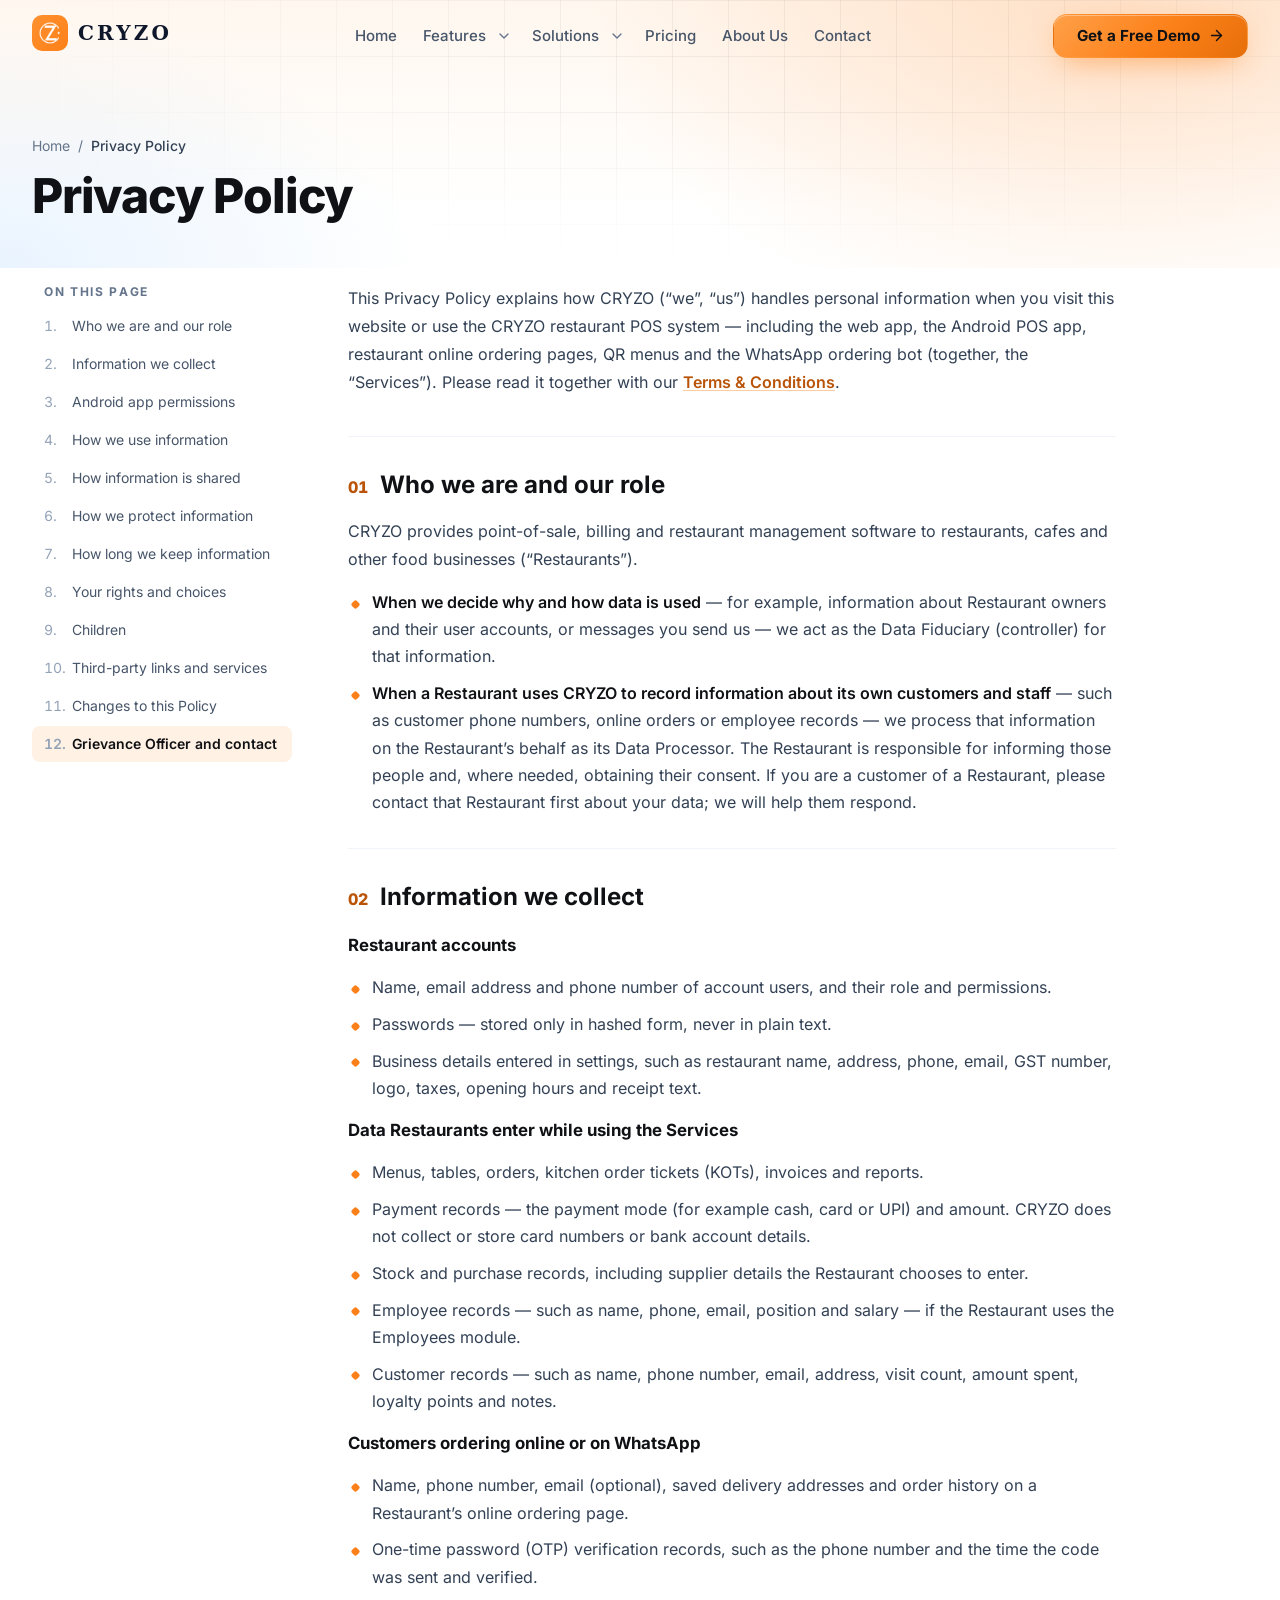
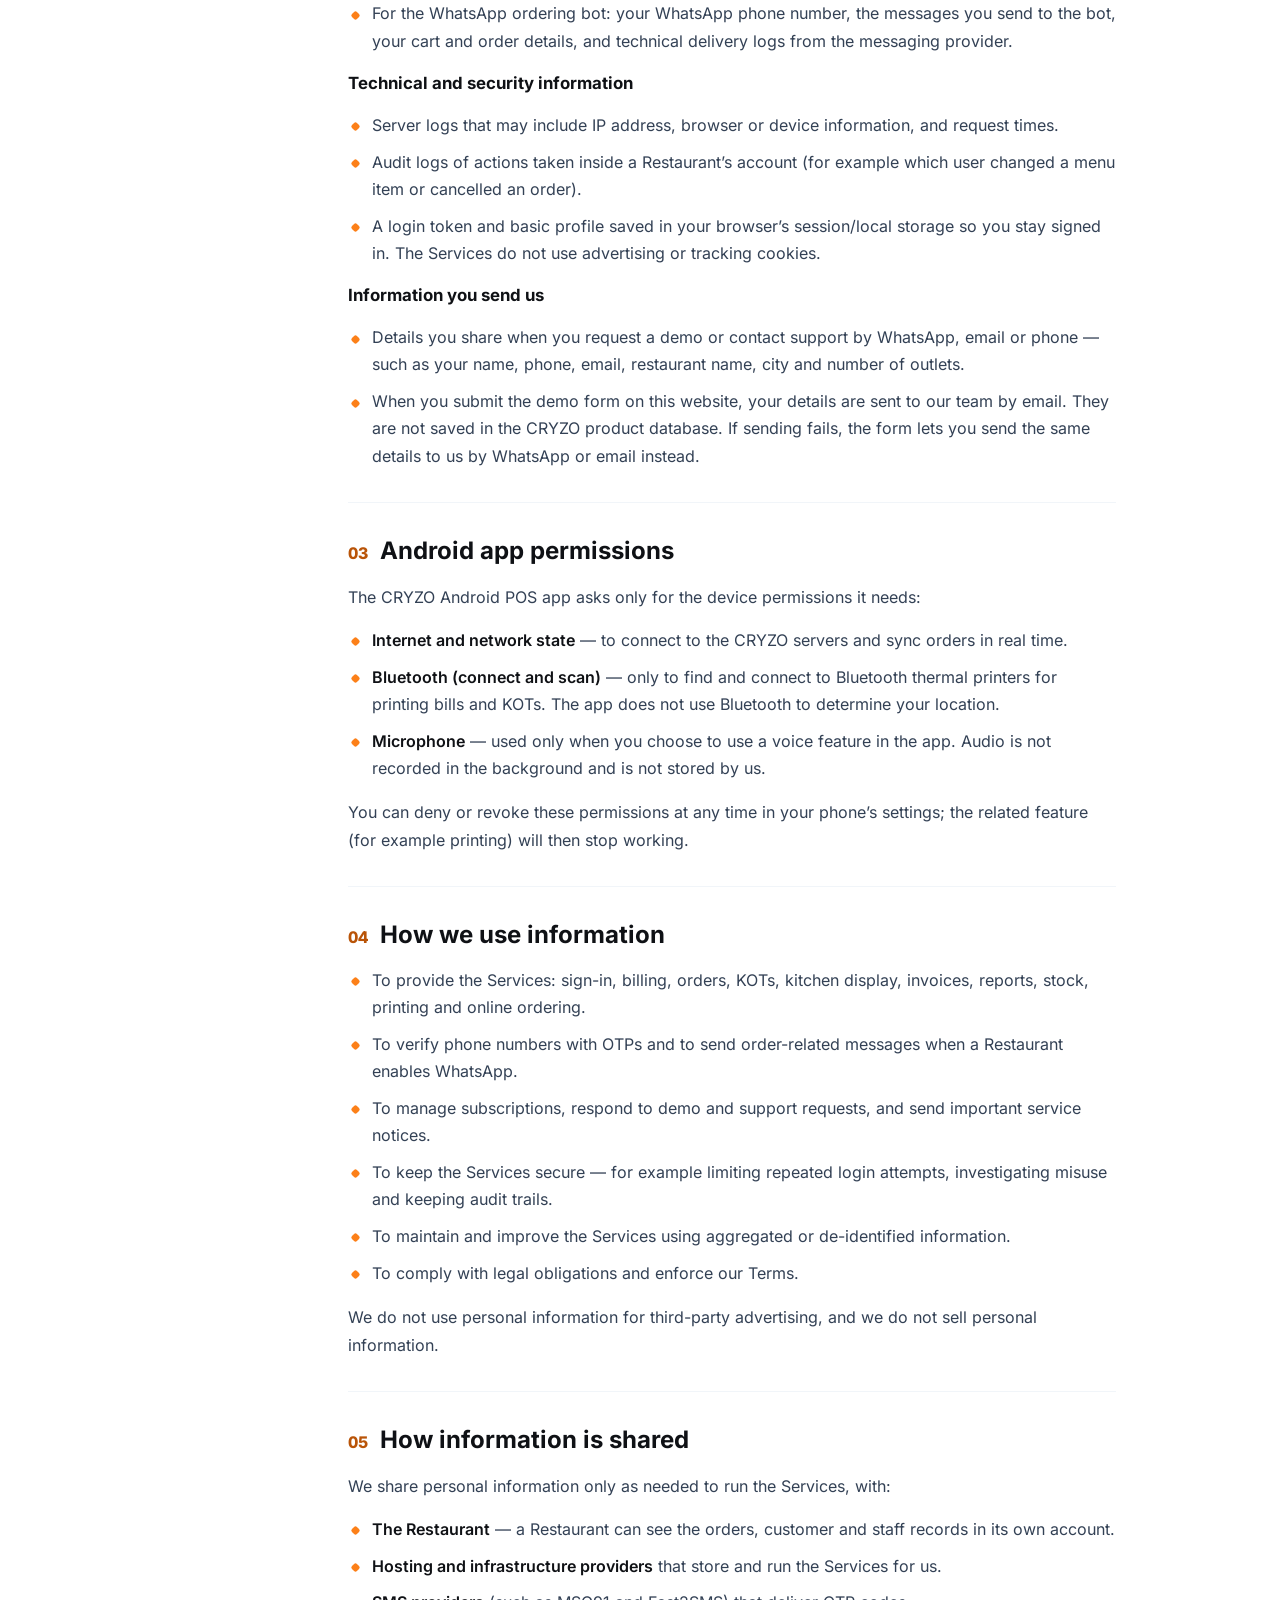
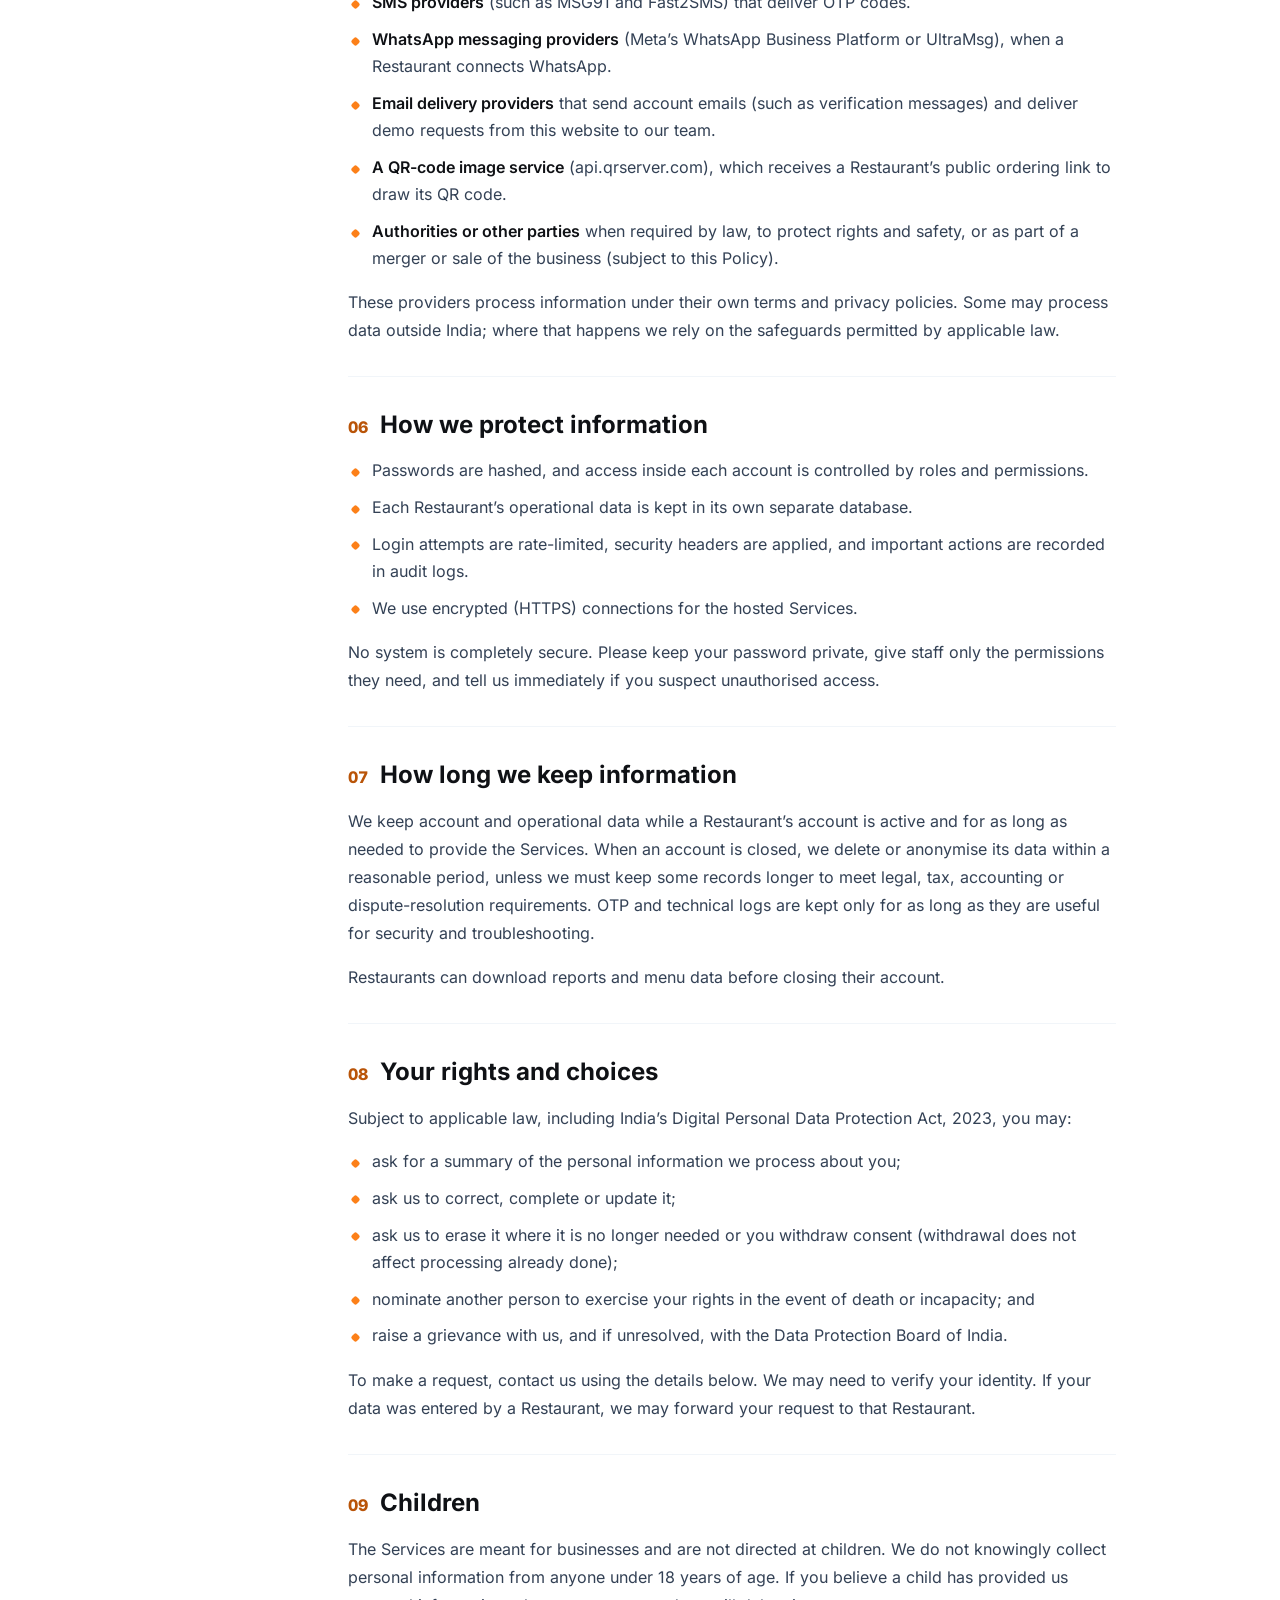
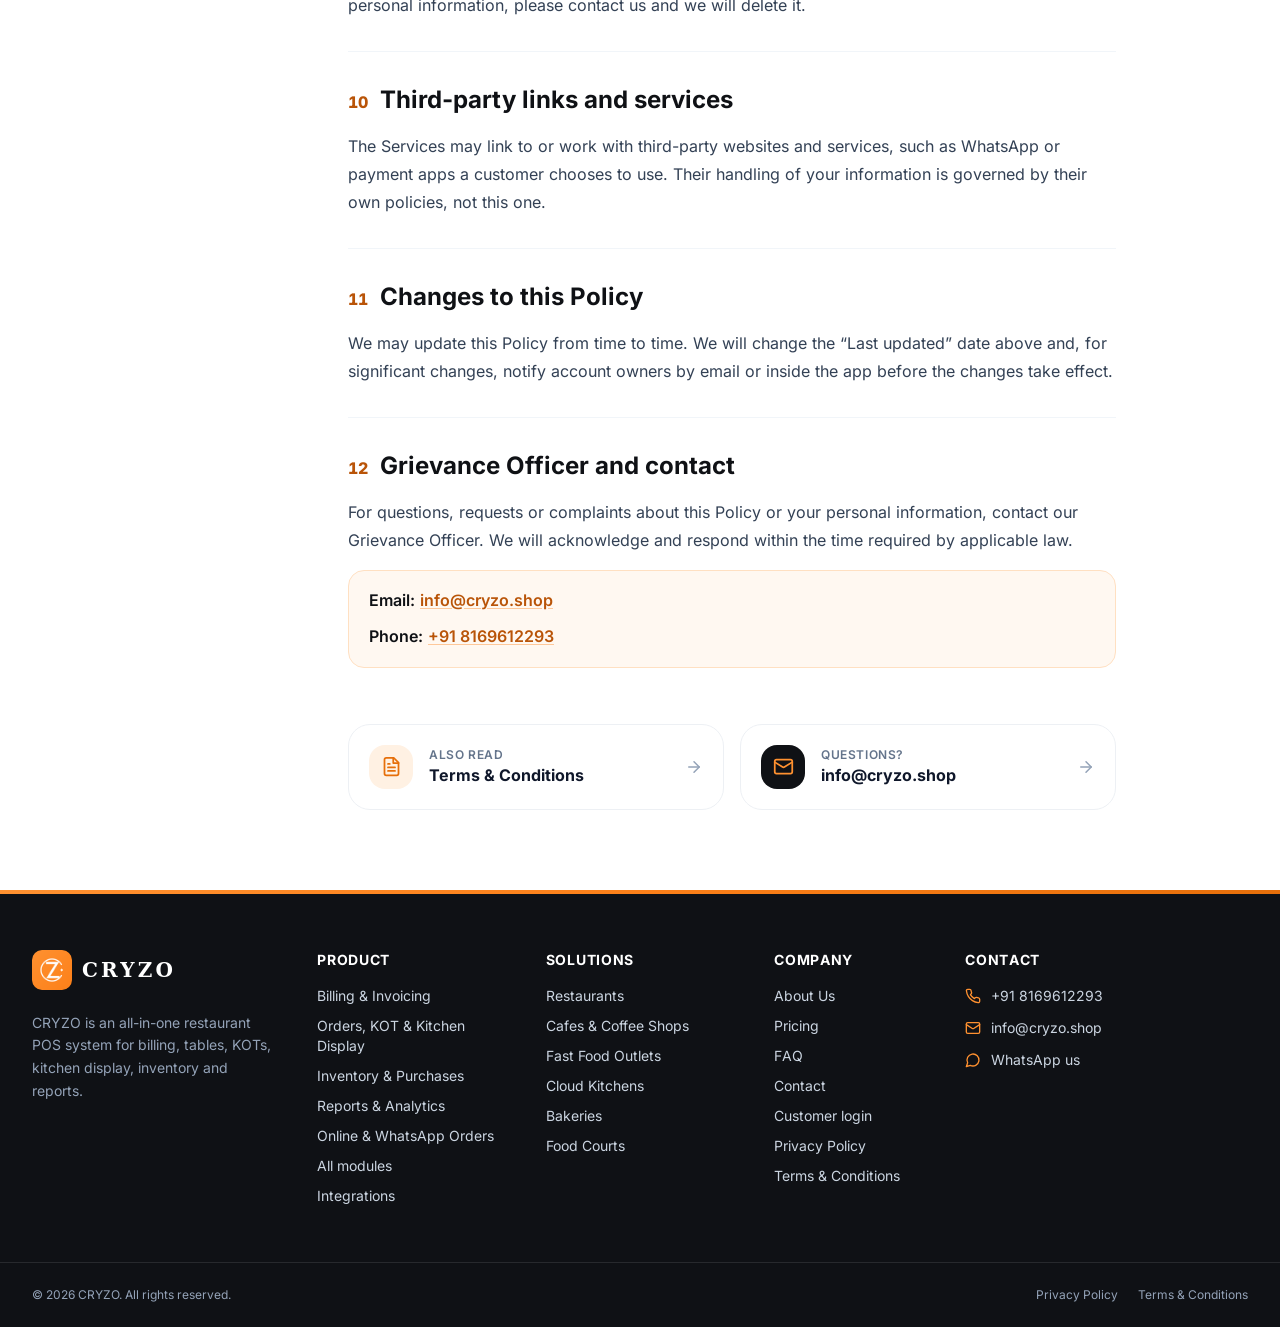
==== commit 44c9cd6c: "changes" ====
--- a/privacy-policy/index.html
+++ b/privacy-policy/index.html
@@ -1,44 +1,43 @@
-<!DOCTYPE html>
-<html lang="en-IN">
-  <head>
-    <meta charset="UTF-8" />
-    <meta name="viewport" content="width=device-width, initial-scale=1.0" />
-    <!-- SEO tags (title, description, canonical, Open Graph, structured data) are generated
-         from src/seo.js by the seoHead plugin in vite.config.js. -->
+<!DOCTYPE html>
+<html lang="en-IN">
+  <head>
+    <meta charset="UTF-8" />
+    <meta name="viewport" content="width=device-width, initial-scale=1.0" />
+    <!-- SEO tags (title, description, canonical, Open Graph, structured data) are generated
+         from src/seo.js by the seoHead plugin in vite.config.js. -->
     <title>Privacy Policy | CRYZO Restaurant POS</title>
     <meta name="description" content="How CRYZO collects, uses, shares and protects personal information in its restaurant POS web app, Android app, online ordering pages and WhatsApp bot." />
     <meta name="robots" content="index, follow, max-image-preview:large" />
-    <link rel="canonical" href="https://cryzo.shop/privacy-policy/" />
     <meta property="og:type" content="website" />
     <meta property="og:site_name" content="CRYZO" />
     <meta property="og:locale" content="en_IN" />
     <meta property="og:title" content="Privacy Policy | CRYZO Restaurant POS" />
     <meta property="og:description" content="How CRYZO collects, uses, shares and protects personal information in its restaurant POS web app, Android app, online ordering pages and WhatsApp bot." />
-    <meta property="og:url" content="https://cryzo.shop/privacy-policy/" />
-    <meta property="og:image" content="https://cryzo.shop/images/og-image.png" />
+    <meta property="og:image" content="/images/og-image.png" />
     <meta property="og:image:width" content="1200" />
     <meta property="og:image:height" content="630" />
     <meta property="og:image:alt" content="CRYZO Restaurant POS System — billing, tables, KOT, inventory and reports" />
     <meta name="twitter:card" content="summary_large_image" />
     <meta name="twitter:title" content="Privacy Policy | CRYZO Restaurant POS" />
     <meta name="twitter:description" content="How CRYZO collects, uses, shares and protects personal information in its restaurant POS web app, Android app, online ordering pages and WhatsApp bot." />
-    <meta name="twitter:image" content="https://cryzo.shop/images/og-image.png" />
+    <meta name="twitter:image" content="/images/og-image.png" />
     <meta name="theme-color" content="#0f1115" />
-    <script type="application/ld+json">{"@context":"https://schema.org","@graph":[{"@type":"Organization","@id":"https://cryzo.shop/#organization","name":"CRYZO","url":"https://cryzo.shop/","logo":"https://cryzo.shop/icons/icon-512.png","email":"info@cryzo.shop","telephone":"+918169612293","contactPoint":[{"@type":"ContactPoint","contactType":"sales","telephone":"+918169612293","email":"info@cryzo.shop","areaServed":"IN"}]},{"@type":"WebPage","name":"Privacy Policy","url":"https://cryzo.shop/privacy-policy/","description":"How CRYZO collects, uses, shares and protects personal information in its restaurant POS web app, Android app, online ordering pages and WhatsApp bot.","dateModified":"2026-09-28","inLanguage":"en-IN","publisher":{"@id":"https://cryzo.shop/#organization"}},{"@type":"BreadcrumbList","itemListElement":[{"@type":"ListItem","position":1,"name":"Home","item":"https://cryzo.shop/"},{"@type":"ListItem","position":2,"name":"Privacy Policy","item":"https://cryzo.shop/privacy-policy/"}]}]}</script>
-    <link rel="icon" href="/favicon.ico" sizes="48x48" />
-    <link rel="icon" type="image/png" sizes="32x32" href="/favicon-32x32.png" />
-    <link rel="apple-touch-icon" href="/apple-touch-icon.png" />
-    <link rel="manifest" href="/site.webmanifest" />
-    <script type="module" crossorigin src="/assets/privacy-CfVo8fss.js"></script>
-    <link rel="modulepreload" crossorigin href="/assets/landing-yYmnFBHV.js">
-    <link rel="modulepreload" crossorigin href="/assets/LegalPage-CKpegfSO.js">
+    <script type="application/ld+json">{"@context":"https://schema.org","@graph":[{"@type":"Organization","name":"CRYZO","email":"info@cryzo.shop","telephone":"+918169612293","contactPoint":[{"@type":"ContactPoint","contactType":"sales","telephone":"+918169612293","email":"info@cryzo.shop","areaServed":"IN"}]},{"@type":"WebPage","name":"Privacy Policy","description":"How CRYZO collects, uses, shares and protects personal information in its restaurant POS web app, Android app, online ordering pages and WhatsApp bot.","dateModified":"2026-09-28","inLanguage":"en-IN"}]}</script>
+    <link rel="icon" href="/favicon.ico" sizes="48x48" />
+    <link rel="icon" type="image/png" sizes="32x32" href="/favicon-32x32.png" />
+    <link rel="apple-touch-icon" href="/apple-touch-icon.png" />
+    <link rel="manifest" href="/site.webmanifest" />
+    <script type="module" crossorigin src="/assets/privacy-BUdWkHEu.js"></script>
+    <link rel="modulepreload" crossorigin href="/assets/landing-COuniEnj.js">
+    <link rel="modulepreload" crossorigin href="/assets/LegalPage-uHb9lXh5.js">
     <style>@font-face{font-family:Inter;font-style:normal;font-display:swap;font-weight:400;src:url(/assets/inter-latin-400-normal-C38fXH4l.woff2) format("woff2"),url(/assets/inter-latin-400-normal-CyCys3Eg.woff) format("woff")}@font-face{font-family:Inter;font-style:normal;font-display:swap;font-weight:500;src:url(/assets/inter-latin-500-normal-Cerq10X2.woff2) format("woff2"),url(/assets/inter-latin-500-normal-BL9OpVg8.woff) format("woff")}@font-face{font-family:Inter;font-style:normal;font-display:swap;font-weight:600;src:url(/assets/inter-latin-600-normal-LgqL8muc.woff2) format("woff2"),url(/assets/inter-latin-600-normal-CiBQ2DWP.woff) format("woff")}@font-face{font-family:Inter;font-style:normal;font-display:swap;font-weight:700;src:url(/assets/inter-latin-700-normal-Yt3aPRUw.woff2) format("woff2"),url(/assets/inter-latin-700-normal-BLAVimhd.woff) format("woff")}@font-face{font-family:Inter;font-style:normal;font-display:swap;font-weight:800;src:url(/assets/inter-latin-800-normal-BYj_oED-.woff2) format("woff2"),url(/assets/inter-latin-800-normal-D1mf63XC.woff) format("woff")}@font-face{font-family:Inter;font-style:normal;font-display:swap;font-weight:400;src:url(/assets/inter-latin-ext-400-normal-C1nco2VV.woff2) format("woff2"),url(/assets/inter-latin-ext-400-normal-77YHD8bZ.woff) format("woff")}@font-face{font-family:Inter;font-style:normal;font-display:swap;font-weight:600;src:url(/assets/inter-latin-ext-600-normal-D2bJ5OIk.woff2) format("woff2"),url(/assets/inter-latin-ext-600-normal-CIVaiw4L.woff) format("woff")}@font-face{font-family:Inter;font-style:normal;font-display:swap;font-weight:700;src:url(/assets/inter-latin-ext-700-normal-Ca8adRJv.woff2) format("woff2"),url(/assets/inter-latin-ext-700-normal-TidjK2hL.woff) format("woff")}@font-face{font-family:Inter;font-style:normal;font-display:swap;font-weight:800;src:url(/assets/inter-latin-ext-800-normal-DZJjya6U.woff2) format("woff2"),url(/assets/inter-latin-ext-800-normal-BOMpwxm3.woff) format("woff")}*,:before,:after{--tw-border-spacing-x: 0;--tw-border-spacing-y: 0;--tw-translate-x: 0;--tw-translate-y: 0;--tw-rotate: 0;--tw-skew-x: 0;--tw-skew-y: 0;--tw-scale-x: 1;--tw-scale-y: 1;--tw-pan-x: ;--tw-pan-y: ;--tw-pinch-zoom: ;--tw-scroll-snap-strictness: proximity;--tw-gradient-from-position: ;--tw-gradient-via-position: ;--tw-gradient-to-position: ;--tw-ordinal: ;--tw-slashed-zero: ;--tw-numeric-figure: ;--tw-numeric-spacing: ;--tw-numeric-fraction: ;--tw-ring-inset: ;--tw-ring-offset-width: 0px;--tw-ring-offset-color: #fff;--tw-ring-color: rgb(59 130 246 / .5);--tw-ring-offset-shadow: 0 0 #0000;--tw-ring-shadow: 0 0 #0000;--tw-shadow: 0 0 #0000;--tw-shadow-colored: 0 0 #0000;--tw-blur: ;--tw-brightness: ;--tw-contrast: ;--tw-grayscale: ;--tw-hue-rotate: ;--tw-invert: ;--tw-saturate: ;--tw-sepia: ;--tw-drop-shadow: ;--tw-backdrop-blur: ;--tw-backdrop-brightness: ;--tw-backdrop-contrast: ;--tw-backdrop-grayscale: ;--tw-backdrop-hue-rotate: ;--tw-backdrop-invert: ;--tw-backdrop-opacity: ;--tw-backdrop-saturate: ;--tw-backdrop-sepia: ;--tw-contain-size: ;--tw-contain-layout: ;--tw-contain-paint: ;--tw-contain-style: }::backdrop{--tw-border-spacing-x: 0;--tw-border-spacing-y: 0;--tw-translate-x: 0;--tw-translate-y: 0;--tw-rotate: 0;--tw-skew-x: 0;--tw-skew-y: 0;--tw-scale-x: 1;--tw-scale-y: 1;--tw-pan-x: ;--tw-pan-y: ;--tw-pinch-zoom: ;--tw-scroll-snap-strictness: proximity;--tw-gradient-from-position: ;--tw-gradient-via-position: ;--tw-gradient-to-position: ;--tw-ordinal: ;--tw-slashed-zero: ;--tw-numeric-figure: ;--tw-numeric-spacing: ;--tw-numeric-fraction: ;--tw-ring-inset: ;--tw-ring-offset-width: 0px;--tw-ring-offset-color: #fff;--tw-ring-color: rgb(59 130 246 / .5);--tw-ring-offset-shadow: 0 0 #0000;--tw-ring-shadow: 0 0 #0000;--tw-shadow: 0 0 #0000;--tw-shadow-colored: 0 0 #0000;--tw-blur: ;--tw-brightness: ;--tw-contrast: ;--tw-grayscale: ;--tw-hue-rotate: ;--tw-invert: ;--tw-saturate: ;--tw-sepia: ;--tw-drop-shadow: ;--tw-backdrop-blur: ;--tw-backdrop-brightness: ;--tw-backdrop-contrast: ;--tw-backdrop-grayscale: ;--tw-backdrop-hue-rotate: ;--tw-backdrop-invert: ;--tw-backdrop-opacity: ;--tw-backdrop-saturate: ;--tw-backdrop-sepia: ;--tw-contain-size: ;--tw-contain-layout: ;--tw-contain-paint: ;--tw-contain-style: }*,:before,:after{box-sizing:border-box;border-width:0;border-style:solid;border-color:#e5e7eb}:before,:after{--tw-content: ""}html,:host{line-height:1.5;-webkit-text-size-adjust:100%;-moz-tab-size:4;-o-tab-size:4;tab-size:4;font-family:Inter,system-ui,sans-serif;font-feature-settings:normal;font-variation-settings:normal;-webkit-tap-highlight-color:transparent}body{margin:0;line-height:inherit}hr{height:0;color:inherit;border-top-width:1px}abbr:where([title]){-webkit-text-decoration:underline dotted;text-decoration:underline dotted}h1,h2,h3,h4,h5,h6{font-size:inherit;font-weight:inherit}a{color:inherit;text-decoration:inherit}b,strong{font-weight:bolder}code,kbd,samp,pre{font-family:ui-monospace,SFMono-Regular,Menlo,Monaco,Consolas,Liberation Mono,Courier New,monospace;font-feature-settings:normal;font-variation-settings:normal;font-size:1em}small{font-size:80%}sub,sup{font-size:75%;line-height:0;position:relative;vertical-align:baseline}sub{bottom:-.25em}sup{top:-.5em}table{text-indent:0;border-color:inherit;border-collapse:collapse}button,input,optgroup,select,textarea{font-family:inherit;font-feature-settings:inherit;font-variation-settings:inherit;font-size:100%;font-weight:inherit;line-height:inherit;letter-spacing:inherit;color:inherit;margin:0;padding:0}button,select{text-transform:none}button,input:where([type=button]),input:where([type=reset]),input:where([type=submit]){-webkit-appearance:button;background-color:transparent;background-image:none}:-moz-focusring{outline:auto}:-moz-ui-invalid{box-shadow:none}progress{vertical-align:baseline}::-webkit-inner-spin-button,::-webkit-outer-spin-button{height:auto}[type=search]{-webkit-appearance:textfield;outline-offset:-2px}::-webkit-search-decoration{-webkit-appearance:none}::-webkit-file-upload-button{-webkit-appearance:button;font:inherit}summary{display:list-item}blockquote,dl,dd,h1,h2,h3,h4,h5,h6,hr,figure,p,pre{margin:0}fieldset{margin:0;padding:0}legend{padding:0}ol,ul,menu{list-style:none;margin:0;padding:0}dialog{padding:0}textarea{resize:vertical}input::-moz-placeholder,textarea::-moz-placeholder{opacity:1;color:#9ca3af}input::placeholder,textarea::placeholder{opacity:1;color:#9ca3af}button,[role=button]{cursor:pointer}:disabled{cursor:default}img,svg,video,canvas,audio,iframe,embed,object{display:block;vertical-align:middle}img,video{max-width:100%;height:auto}[hidden]:where(:not([hidden=until-found])){display:none}.sr-only{position:absolute;width:1px;height:1px;padding:0;margin:-1px;overflow:hidden;clip:rect(0,0,0,0);white-space:nowrap;border-width:0}.pointer-events-none{pointer-events:none}.visible{visibility:visible}.static{position:static}.fixed{position:fixed}.absolute{position:absolute}.relative{position:relative}.-inset-6{top:-1.5rem;right:-1.5rem;bottom:-1.5rem;left:-1.5rem}.inset-10{top:2.5rem;right:2.5rem;bottom:2.5rem;left:2.5rem}.inset-4{top:1rem;right:1rem;bottom:1rem;left:1rem}.inset-x-0{left:0;right:0}.inset-x-6{left:1.5rem;right:1.5rem}.inset-y-10{top:2.5rem;bottom:2.5rem}.-bottom-12{bottom:-3rem}.-bottom-14{bottom:-3.5rem}.-bottom-16{bottom:-4rem}.-bottom-6{bottom:-1.5rem}.-left-2{left:-.5rem}.-left-3{left:-.75rem}.-left-\[9999px\]{left:-9999px}.-right-2{right:-.5rem}.-right-20{right:-5rem}.-right-24{right:-6rem}.-right-40{right:-10rem}.-right-6{right:-1.5rem}.-top-20{top:-5rem}.-top-24{top:-6rem}.-top-5{top:-1.25rem}.-top-6{top:-1.5rem}.-top-8{top:-2rem}.-top-9{top:-2.25rem}.bottom-0{bottom:0}.left-0{left:0}.left-0\.5{left:.125rem}.left-1\/2{left:50%}.left-10{left:2.5rem}.left-8{left:2rem}.right-0{right:0}.right-0\.5{right:.125rem}.right-2{right:.5rem}.right-4{right:1rem}.right-\[30\%\]{right:30%}.top-0{top:0}.top-0\.5{top:.125rem}.top-1\.5{top:.375rem}.top-2{top:.5rem}.top-20{top:5rem}.top-\[72px\]{top:72px}.top-full{top:100%}.-z-0{z-index:0}.-z-10{z-index:-10}.z-10{z-index:10}.z-20{z-index:20}.z-50{z-index:50}.m-0{margin:0}.mx-2\.5{margin-left:.625rem;margin-right:.625rem}.mx-4{margin-left:1rem;margin-right:1rem}.mx-auto{margin-left:auto;margin-right:auto}.-ml-\[1\%\]{margin-left:-1%}.mb-1\.5{margin-bottom:.375rem}.mb-10{margin-bottom:2.5rem}.mb-2{margin-bottom:.5rem}.mb-3{margin-bottom:.75rem}.mb-4{margin-bottom:1rem}.ml-1{margin-left:.25rem}.mt-0\.5{margin-top:.125rem}.mt-1{margin-top:.25rem}.mt-1\.5{margin-top:.375rem}.mt-10{margin-top:2.5rem}.mt-12{margin-top:3rem}.mt-14{margin-top:3.5rem}.mt-16{margin-top:4rem}.mt-2{margin-top:.5rem}.mt-20{margin-top:5rem}.mt-3{margin-top:.75rem}.mt-4{margin-top:1rem}.mt-5{margin-top:1.25rem}.mt-6{margin-top:1.5rem}.mt-7{margin-top:1.75rem}.mt-8{margin-top:2rem}.block{display:block}.inline-block{display:inline-block}.flex{display:flex}.inline-flex{display:inline-flex}.table{display:table}.grid{display:grid}.contents{display:contents}.hidden{display:none}.h-0\.5{height:.125rem}.h-1{height:.25rem}.h-1\.5{height:.375rem}.h-10{height:2.5rem}.h-11{height:2.75rem}.h-12{height:3rem}.h-14{height:3.5rem}.h-16{height:4rem}.h-2{height:.5rem}.h-2\.5{height:.625rem}.h-24{height:6rem}.h-3{height:.75rem}.h-3\.5{height:.875rem}.h-4{height:1rem}.h-5{height:1.25rem}.h-6{height:1.5rem}.h-60{height:15rem}.h-64{height:16rem}.h-7{height:1.75rem}.h-72{height:18rem}.h-8{height:2rem}.h-9{height:2.25rem}.h-\[480px\]{height:480px}.h-\[520px\]{height:520px}.h-\[72px\]{height:72px}.h-\[calc\(100dvh-72px\)\]{height:calc(100dvh - 72px)}.h-auto{height:auto}.h-full{height:100%}.h-px{height:1px}.\!min-h-\[44px\]{min-height:44px!important}.min-h-screen{min-height:100vh}.w-1{width:.25rem}.w-1\.5{width:.375rem}.w-10{width:2.5rem}.w-11{width:2.75rem}.w-12{width:3rem}.w-14{width:3.5rem}.w-16{width:4rem}.w-2{width:.5rem}.w-2\.5{width:.625rem}.w-24{width:6rem}.w-3{width:.75rem}.w-32{width:8rem}.w-4{width:1rem}.w-40{width:10rem}.w-48{width:12rem}.w-5{width:1.25rem}.w-6{width:1.5rem}.w-60{width:15rem}.w-64{width:16rem}.w-7{width:1.75rem}.w-72{width:18rem}.w-8{width:2rem}.w-9{width:2.25rem}.w-\[150px\]{width:150px}.w-\[200px\]{width:200px}.w-\[48\%\]{width:48%}.w-\[520px\]{width:520px}.w-\[560px\]{width:560px}.w-\[680px\]{width:680px}.w-\[760px\]{width:760px}.w-full{width:100%}.w-px{width:1px}.min-w-0{min-width:0px}.min-w-\[110px\]{min-width:110px}.min-w-\[300px\]{min-width:300px}.max-w-2xl{max-width:42rem}.max-w-3xl{max-width:48rem}.max-w-4xl{max-width:56rem}.max-w-7xl{max-width:80rem}.max-w-\[460px\]{max-width:460px}.max-w-\[520px\]{max-width:520px}.max-w-\[560px\]{max-width:560px}.max-w-\[640px\]{max-width:640px}.max-w-\[82\%\]{max-width:82%}.max-w-lg{max-width:32rem}.max-w-md{max-width:28rem}.max-w-xl{max-width:36rem}.max-w-xs{max-width:20rem}.flex-1{flex:1 1 0%}.shrink-0{flex-shrink:0}.grow{flex-grow:1}.origin-top-left{transform-origin:top left}.-translate-x-1\/2{--tw-translate-x: -50%;transform:translate(var(--tw-translate-x),var(--tw-translate-y)) rotate(var(--tw-rotate)) skew(var(--tw-skew-x)) skewY(var(--tw-skew-y)) scaleX(var(--tw-scale-x)) scaleY(var(--tw-scale-y))}.-rotate-90{--tw-rotate: -90deg;transform:translate(var(--tw-translate-x),var(--tw-translate-y)) rotate(var(--tw-rotate)) skew(var(--tw-skew-x)) skewY(var(--tw-skew-y)) scaleX(var(--tw-scale-x)) scaleY(var(--tw-scale-y))}.-rotate-\[3deg\]{--tw-rotate: -3deg;transform:translate(var(--tw-translate-x),var(--tw-translate-y)) rotate(var(--tw-rotate)) skew(var(--tw-skew-x)) skewY(var(--tw-skew-y)) scaleX(var(--tw-scale-x)) scaleY(var(--tw-scale-y))}.rotate-180{--tw-rotate: 180deg;transform:translate(var(--tw-translate-x),var(--tw-translate-y)) rotate(var(--tw-rotate)) skew(var(--tw-skew-x)) skewY(var(--tw-skew-y)) scaleX(var(--tw-scale-x)) scaleY(var(--tw-scale-y))}.rotate-\[3deg\]{--tw-rotate: 3deg;transform:translate(var(--tw-translate-x),var(--tw-translate-y)) rotate(var(--tw-rotate)) skew(var(--tw-skew-x)) skewY(var(--tw-skew-y)) scaleX(var(--tw-scale-x)) scaleY(var(--tw-scale-y))}.transform{transform:translate(var(--tw-translate-x),var(--tw-translate-y)) rotate(var(--tw-rotate)) skew(var(--tw-skew-x)) skewY(var(--tw-skew-y)) scaleX(var(--tw-scale-x)) scaleY(var(--tw-scale-y))}@keyframes pulse{50%{opacity:.5}}.animate-pulse{animation:pulse 2s cubic-bezier(.4,0,.6,1) infinite}.cursor-pointer{cursor:pointer}.select-none{-webkit-user-select:none;-moz-user-select:none;user-select:none}.resize-y{resize:vertical}.scroll-mt-24{scroll-margin-top:6rem}.list-none{list-style-type:none}.grid-cols-1{grid-template-columns:repeat(1,minmax(0,1fr))}.grid-cols-2{grid-template-columns:repeat(2,minmax(0,1fr))}.grid-cols-3{grid-template-columns:repeat(3,minmax(0,1fr))}.grid-cols-4{grid-template-columns:repeat(4,minmax(0,1fr))}.grid-cols-5{grid-template-columns:repeat(5,minmax(0,1fr))}.grid-cols-\[auto_1fr_auto_auto\]{grid-template-columns:auto 1fr auto auto}.flex-col{flex-direction:column}.flex-wrap{flex-wrap:wrap}.items-start{align-items:flex-start}.items-end{align-items:flex-end}.items-center{align-items:center}.items-baseline{align-items:baseline}.justify-start{justify-content:flex-start}.justify-end{justify-content:flex-end}.justify-center{justify-content:center}.justify-between{justify-content:space-between}.gap-0\.5{gap:.125rem}.gap-1{gap:.25rem}.gap-1\.5{gap:.375rem}.gap-10{gap:2.5rem}.gap-12{gap:3rem}.gap-2{gap:.5rem}.gap-2\.5{gap:.625rem}.gap-3{gap:.75rem}.gap-4{gap:1rem}.gap-5{gap:1.25rem}.gap-6{gap:1.5rem}.gap-8{gap:2rem}.gap-x-2{-moz-column-gap:.5rem;column-gap:.5rem}.gap-x-5{-moz-column-gap:1.25rem;column-gap:1.25rem}.gap-x-6{-moz-column-gap:1.5rem;column-gap:1.5rem}.gap-y-1{row-gap:.25rem}.gap-y-2{row-gap:.5rem}.gap-y-3{row-gap:.75rem}.space-y-0\.5>:not([hidden])~:not([hidden]){--tw-space-y-reverse: 0;margin-top:calc(.125rem * calc(1 - var(--tw-space-y-reverse)));margin-bottom:calc(.125rem * var(--tw-space-y-reverse))}.space-y-1>:not([hidden])~:not([hidden]){--tw-space-y-reverse: 0;margin-top:calc(.25rem * calc(1 - var(--tw-space-y-reverse)));margin-bottom:calc(.25rem * var(--tw-space-y-reverse))}.space-y-1\.5>:not([hidden])~:not([hidden]){--tw-space-y-reverse: 0;margin-top:calc(.375rem * calc(1 - var(--tw-space-y-reverse)));margin-bottom:calc(.375rem * var(--tw-space-y-reverse))}.space-y-2>:not([hidden])~:not([hidden]){--tw-space-y-reverse: 0;margin-top:calc(.5rem * calc(1 - var(--tw-space-y-reverse)));margin-bottom:calc(.5rem * var(--tw-space-y-reverse))}.space-y-2\.5>:not([hidden])~:not([hidden]){--tw-space-y-reverse: 0;margin-top:calc(.625rem * calc(1 - var(--tw-space-y-reverse)));margin-bottom:calc(.625rem * var(--tw-space-y-reverse))}.space-y-20>:not([hidden])~:not([hidden]){--tw-space-y-reverse: 0;margin-top:calc(5rem * calc(1 - var(--tw-space-y-reverse)));margin-bottom:calc(5rem * var(--tw-space-y-reverse))}.space-y-3>:not([hidden])~:not([hidden]){--tw-space-y-reverse: 0;margin-top:calc(.75rem * calc(1 - var(--tw-space-y-reverse)));margin-bottom:calc(.75rem * var(--tw-space-y-reverse))}.space-y-4>:not([hidden])~:not([hidden]){--tw-space-y-reverse: 0;margin-top:calc(1rem * calc(1 - var(--tw-space-y-reverse)));margin-bottom:calc(1rem * var(--tw-space-y-reverse))}.divide-y>:not([hidden])~:not([hidden]){--tw-divide-y-reverse: 0;border-top-width:calc(1px * calc(1 - var(--tw-divide-y-reverse)));border-bottom-width:calc(1px * var(--tw-divide-y-reverse))}.divide-slate-100>:not([hidden])~:not([hidden]){--tw-divide-opacity: 1;border-color:rgb(241 245 249 / var(--tw-divide-opacity, 1))}.overflow-hidden{overflow:hidden}.overflow-x-auto{overflow-x:auto}.overflow-y-auto{overflow-y:auto}.truncate{overflow:hidden;text-overflow:ellipsis;white-space:nowrap}.whitespace-nowrap{white-space:nowrap}.whitespace-pre-line{white-space:pre-line}.break-all{word-break:break-all}.rounded{border-radius:.25rem}.rounded-2xl{border-radius:1rem}.rounded-3xl{border-radius:1.5rem}.rounded-\[10px\]{border-radius:10px}.rounded-\[22px\]{border-radius:22px}.rounded-\[26px\]{border-radius:26px}.rounded-\[28px\]{border-radius:28px}.rounded-\[2px\]{border-radius:2px}.rounded-\[30px\]{border-radius:30px}.rounded-\[32px\]{border-radius:32px}.rounded-\[38px\]{border-radius:38px}.rounded-\[3px\]{border-radius:3px}.rounded-\[40px\]{border-radius:40px}.rounded-\[5px\]{border-radius:5px}.rounded-full{border-radius:9999px}.rounded-lg{border-radius:.5rem}.rounded-md{border-radius:.375rem}.rounded-xl{border-radius:.75rem}.rounded-t-\[3px\]{border-top-left-radius:3px;border-top-right-radius:3px}.rounded-t-md{border-top-left-radius:.375rem;border-top-right-radius:.375rem}.rounded-bl-md{border-bottom-left-radius:.375rem}.rounded-br-md{border-bottom-right-radius:.375rem}.border{border-width:1px}.border-\[40px\]{border-width:40px}.border-y{border-top-width:1px;border-bottom-width:1px}.border-b{border-bottom-width:1px}.border-l-2{border-left-width:2px}.border-r{border-right-width:1px}.border-t{border-top-width:1px}.border-t-2{border-top-width:2px}.border-dashed{border-style:dashed}.border-\[\#12b76a\]{--tw-border-opacity: 1;border-color:rgb(18 183 106 / var(--tw-border-opacity, 1))}.border-\[\#f04438\]{--tw-border-opacity: 1;border-color:rgb(240 68 56 / var(--tw-border-opacity, 1))}.border-\[\#fc8019\]{--tw-border-opacity: 1;border-color:rgb(252 128 25 / var(--tw-border-opacity, 1))}.border-\[\#fc8019\]\/70{border-color:#fc8019b3}.border-\[\#ffd6b0\]{--tw-border-opacity: 1;border-color:rgb(255 214 176 / var(--tw-border-opacity, 1))}.border-brand{--tw-border-opacity: 1;border-color:rgb(252 128 25 / var(--tw-border-opacity, 1))}.border-brand\/70{border-color:#fc8019b3}.border-slate-100{--tw-border-opacity: 1;border-color:rgb(241 245 249 / var(--tw-border-opacity, 1))}.border-slate-200{--tw-border-opacity: 1;border-color:rgb(226 232 240 / var(--tw-border-opacity, 1))}.border-success{--tw-border-opacity: 1;border-color:rgb(18 183 106 / var(--tw-border-opacity, 1))}.border-transparent{border-color:transparent}.border-white\/10{border-color:#ffffff1a}.border-white\/15{border-color:#ffffff26}.border-white\/\[0\.06\]{border-color:#ffffff0f}.border-white\/\[0\.08\]{border-color:#ffffff14}.bg-\[\#075e54\]{--tw-bg-opacity: 1;background-color:rgb(7 94 84 / var(--tw-bg-opacity, 1))}.bg-\[\#0f1115\]{--tw-bg-opacity: 1;background-color:rgb(15 17 21 / var(--tw-bg-opacity, 1))}.bg-\[\#12b76a\]{--tw-bg-opacity: 1;background-color:rgb(18 183 106 / var(--tw-bg-opacity, 1))}.bg-\[\#12b76a\]\/10{background-color:#12b76a1a}.bg-\[\#12b76a\]\/15{background-color:#12b76a26}.bg-\[\#171a21\]{--tw-bg-opacity: 1;background-color:rgb(23 26 33 / var(--tw-bg-opacity, 1))}.bg-\[\#2e90fa\]{--tw-bg-opacity: 1;background-color:rgb(46 144 250 / var(--tw-bg-opacity, 1))}.bg-\[\#2e90fa\]\/15{background-color:#2e90fa26}.bg-\[\#32d583\]{--tw-bg-opacity: 1;background-color:rgb(50 213 131 / var(--tw-bg-opacity, 1))}.bg-\[\#d9fdd3\]{--tw-bg-opacity: 1;background-color:rgb(217 253 211 / var(--tw-bg-opacity, 1))}.bg-\[\#eaf4ff\]{--tw-bg-opacity: 1;background-color:rgb(234 244 255 / var(--tw-bg-opacity, 1))}.bg-\[\#efeae2\]{--tw-bg-opacity: 1;background-color:rgb(239 234 226 / var(--tw-bg-opacity, 1))}.bg-\[\#f04438\]{--tw-bg-opacity: 1;background-color:rgb(240 68 56 / var(--tw-bg-opacity, 1))}.bg-\[\#f04438\]\/10{background-color:#f044381a}.bg-\[\#f04438\]\/15{background-color:#f0443826}.bg-\[\#f04438\]\/80{background-color:#f04438cc}.bg-\[\#f79009\]\/10{background-color:#f790091a}.bg-\[\#f79009\]\/80{background-color:#f79009cc}.bg-\[\#f8fafc\]{--tw-bg-opacity: 1;background-color:rgb(248 250 252 / var(--tw-bg-opacity, 1))}.bg-\[\#fc8019\]{--tw-bg-opacity: 1;background-color:rgb(252 128 25 / var(--tw-bg-opacity, 1))}.bg-\[\#fc8019\]\/10{background-color:#fc80191a}.bg-\[\#fc8019\]\/15{background-color:#fc801926}.bg-\[\#fc8019\]\/\[0\.09\]{background-color:#fc801917}.bg-\[\#fcfcfd\]{--tw-bg-opacity: 1;background-color:rgb(252 252 253 / var(--tw-bg-opacity, 1))}.bg-\[\#fff1e3\]{--tw-bg-opacity: 1;background-color:rgb(255 241 227 / var(--tw-bg-opacity, 1))}.bg-\[\#fff4ea\]{--tw-bg-opacity: 1;background-color:rgb(255 244 234 / var(--tw-bg-opacity, 1))}.bg-\[\#fff6ee\]{--tw-bg-opacity: 1;background-color:rgb(255 246 238 / var(--tw-bg-opacity, 1))}.bg-\[\#fff8f1\]{--tw-bg-opacity: 1;background-color:rgb(255 248 241 / var(--tw-bg-opacity, 1))}.bg-amber-50{--tw-bg-opacity: 1;background-color:rgb(255 251 235 / var(--tw-bg-opacity, 1))}.bg-black{--tw-bg-opacity: 1;background-color:rgb(0 0 0 / var(--tw-bg-opacity, 1))}.bg-black\/20{background-color:#0003}.bg-brand{--tw-bg-opacity: 1;background-color:rgb(252 128 25 / var(--tw-bg-opacity, 1))}.bg-brand\/10{background-color:#fc80191a}.bg-brand\/15{background-color:#fc801926}.bg-brand\/25{background-color:#fc801940}.bg-brand\/\[0\.08\]{background-color:#fc801914}.bg-info\/10{background-color:#2e90fa1a}.bg-info\/15{background-color:#2e90fa26}.bg-ink{--tw-bg-opacity: 1;background-color:rgb(15 17 21 / var(--tw-bg-opacity, 1))}.bg-ink-2{--tw-bg-opacity: 1;background-color:rgb(23 26 33 / var(--tw-bg-opacity, 1))}.bg-slate-100{--tw-bg-opacity: 1;background-color:rgb(241 245 249 / var(--tw-bg-opacity, 1))}.bg-slate-300{--tw-bg-opacity: 1;background-color:rgb(203 213 225 / var(--tw-bg-opacity, 1))}.bg-slate-50{--tw-bg-opacity: 1;background-color:rgb(248 250 252 / var(--tw-bg-opacity, 1))}.bg-slate-50\/80{background-color:#f8fafccc}.bg-slate-900\/5{background-color:#0f172a0d}.bg-success{--tw-bg-opacity: 1;background-color:rgb(18 183 106 / var(--tw-bg-opacity, 1))}.bg-success\/10{background-color:#12b76a1a}.bg-success\/15{background-color:#12b76a26}.bg-success\/80{background-color:#12b76acc}.bg-white{--tw-bg-opacity: 1;background-color:rgb(255 255 255 / var(--tw-bg-opacity, 1))}.bg-white\/10{background-color:#ffffff1a}.bg-white\/15{background-color:#ffffff26}.bg-white\/25{background-color:#ffffff40}.bg-white\/5{background-color:#ffffff0d}.bg-white\/\[0\.03\]{background-color:#ffffff08}.bg-white\/\[0\.04\]{background-color:#ffffff0a}.bg-white\/\[0\.05\]{background-color:#ffffff0d}.bg-white\/\[0\.06\]{background-color:#ffffff0f}.bg-white\/\[0\.07\]{background-color:#ffffff12}.bg-gradient-to-b{background-image:linear-gradient(to bottom,var(--tw-gradient-stops))}.bg-gradient-to-br{background-image:linear-gradient(to bottom right,var(--tw-gradient-stops))}.bg-gradient-to-r{background-image:linear-gradient(to right,var(--tw-gradient-stops))}.bg-gradient-to-tr{background-image:linear-gradient(to top right,var(--tw-gradient-stops))}.from-\[\#1e222b\]{--tw-gradient-from: #1e222b var(--tw-gradient-from-position);--tw-gradient-to: rgb(30 34 43 / 0) var(--tw-gradient-to-position);--tw-gradient-stops: var(--tw-gradient-from), var(--tw-gradient-to)}.from-\[\#2a2f3a\]{--tw-gradient-from: #2a2f3a var(--tw-gradient-from-position);--tw-gradient-to: rgb(42 47 58 / 0) var(--tw-gradient-to-position);--tw-gradient-stops: var(--tw-gradient-from), var(--tw-gradient-to)}.from-\[\#fff4ea\]{--tw-gradient-from: #fff4ea var(--tw-gradient-from-position);--tw-gradient-to: rgb(255 244 234 / 0) var(--tw-gradient-to-position);--tw-gradient-stops: var(--tw-gradient-from), var(--tw-gradient-to)}.from-brand-light{--tw-gradient-from: #ff9130 var(--tw-gradient-from-position);--tw-gradient-to: rgb(255 145 48 / 0) var(--tw-gradient-to-position);--tw-gradient-stops: var(--tw-gradient-from), var(--tw-gradient-to)}.from-brand\/25{--tw-gradient-from: rgb(252 128 25 / .25) var(--tw-gradient-from-position);--tw-gradient-to: rgb(252 128 25 / 0) var(--tw-gradient-to-position);--tw-gradient-stops: var(--tw-gradient-from), var(--tw-gradient-to)}.from-brand\/30{--tw-gradient-from: rgb(252 128 25 / .3) var(--tw-gradient-from-position);--tw-gradient-to: rgb(252 128 25 / 0) var(--tw-gradient-to-position);--tw-gradient-stops: var(--tw-gradient-from), var(--tw-gradient-to)}.via-brand{--tw-gradient-to: rgb(252 128 25 / 0) var(--tw-gradient-to-position);--tw-gradient-stops: var(--tw-gradient-from), #fc8019 var(--tw-gradient-via-position), var(--tw-gradient-to)}.via-brand-light\/10{--tw-gradient-to: rgb(255 145 48 / 0) var(--tw-gradient-to-position);--tw-gradient-stops: var(--tw-gradient-from), rgb(255 145 48 / .1) var(--tw-gradient-via-position), var(--tw-gradient-to)}.via-transparent{--tw-gradient-to: rgb(0 0 0 / 0) var(--tw-gradient-to-position);--tw-gradient-stops: var(--tw-gradient-from), transparent var(--tw-gradient-via-position), var(--tw-gradient-to)}.via-white{--tw-gradient-to: rgb(255 255 255 / 0) var(--tw-gradient-to-position);--tw-gradient-stops: var(--tw-gradient-from), #fff var(--tw-gradient-via-position), var(--tw-gradient-to)}.to-\[\#14171d\]{--tw-gradient-to: #14171d var(--tw-gradient-to-position)}.to-\[\#171a21\]{--tw-gradient-to: #171a21 var(--tw-gradient-to-position)}.to-\[\#fff8f1\]{--tw-gradient-to: #fff8f1 var(--tw-gradient-to-position)}.to-brand-dark{--tw-gradient-to: #e66f0a var(--tw-gradient-to-position)}.to-info\/15{--tw-gradient-to: rgb(46 144 250 / .15) var(--tw-gradient-to-position)}.to-info\/25{--tw-gradient-to: rgb(46 144 250 / .25) var(--tw-gradient-to-position)}.p-1\.5{padding:.375rem}.p-2{padding:.5rem}.p-2\.5{padding:.625rem}.p-3{padding:.75rem}.p-4{padding:1rem}.p-5{padding:1.25rem}.p-6{padding:1.5rem}.p-7{padding:1.75rem}.\!px-4{padding-left:1rem!important;padding-right:1rem!important}.px-1{padding-left:.25rem;padding-right:.25rem}.px-1\.5{padding-left:.375rem;padding-right:.375rem}.px-2{padding-left:.5rem;padding-right:.5rem}.px-2\.5{padding-left:.625rem;padding-right:.625rem}.px-3{padding-left:.75rem;padding-right:.75rem}.px-3\.5{padding-left:.875rem;padding-right:.875rem}.px-4{padding-left:1rem;padding-right:1rem}.px-5{padding-left:1.25rem;padding-right:1.25rem}.py-0\.5{padding-top:.125rem;padding-bottom:.125rem}.py-1{padding-top:.25rem;padding-bottom:.25rem}.py-1\.5{padding-top:.375rem;padding-bottom:.375rem}.py-10{padding-top:2.5rem;padding-bottom:2.5rem}.py-12{padding-top:3rem;padding-bottom:3rem}.py-14{padding-top:3.5rem;padding-bottom:3.5rem}.py-2{padding-top:.5rem;padding-bottom:.5rem}.py-2\.5{padding-top:.625rem;padding-bottom:.625rem}.py-20{padding-top:5rem;padding-bottom:5rem}.py-3{padding-top:.75rem;padding-bottom:.75rem}.py-3\.5{padding-top:.875rem;padding-bottom:.875rem}.py-4{padding-top:1rem;padding-bottom:1rem}.py-5{padding-top:1.25rem;padding-bottom:1.25rem}.py-6{padding-top:1.5rem;padding-bottom:1.5rem}.py-\[1px\]{padding-top:1px;padding-bottom:1px}.pb-1{padding-bottom:.25rem}.pb-10{padding-bottom:2.5rem}.pb-12{padding-bottom:3rem}.pb-16{padding-bottom:4rem}.pb-2{padding-bottom:.5rem}.pb-2\.5{padding-bottom:.625rem}.pb-20{padding-bottom:5rem}.pb-4{padding-bottom:1rem}.pb-5{padding-bottom:1.25rem}.pl-2{padding-left:.5rem}.pl-3{padding-left:.75rem}.pl-\[26px\]{padding-left:26px}.pr-0{padding-right:0}.pr-1{padding-right:.25rem}.pr-2{padding-right:.5rem}.pt-1{padding-top:.25rem}.pt-1\.5{padding-top:.375rem}.pt-10{padding-top:2.5rem}.pt-12{padding-top:3rem}.pt-2{padding-top:.5rem}.pt-3{padding-top:.75rem}.pt-4{padding-top:1rem}.pt-6{padding-top:1.5rem}.pt-8{padding-top:2rem}.pt-\[72px\]{padding-top:72px}.text-left{text-align:left}.text-center{text-align:center}.text-right{text-align:right}.font-sans{font-family:Inter,system-ui,sans-serif}.\!text-sm{font-size:.875rem!important;line-height:1.25rem!important}.text-2xl{font-size:1.5rem;line-height:2rem}.text-3xl{font-size:1.875rem;line-height:2.25rem}.text-4xl{font-size:2.25rem;line-height:2.5rem}.text-5xl{font-size:3rem;line-height:1}.text-\[10\.5px\]{font-size:10.5px}.text-\[10px\]{font-size:10px}.text-\[11px\]{font-size:11px}.text-\[12px\]{font-size:12px}.text-\[13px\]{font-size:13px}.text-\[15px\]{font-size:15px}.text-\[17px\]{font-size:17px}.text-\[2\.2rem\]{font-size:2.2rem}.text-\[7\.5px\]{font-size:7.5px}.text-\[8\.5px\]{font-size:8.5px}.text-\[8px\]{font-size:8px}.text-\[9\.5px\]{font-size:9.5px}.text-\[9px\]{font-size:9px}.text-base{font-size:1rem;line-height:1.5rem}.text-lg{font-size:1.125rem;line-height:1.75rem}.text-sm{font-size:.875rem;line-height:1.25rem}.text-xl{font-size:1.25rem;line-height:1.75rem}.text-xs{font-size:.75rem;line-height:1rem}.font-bold{font-weight:700}.font-extrabold{font-weight:800}.font-medium{font-weight:500}.font-normal{font-weight:400}.font-semibold{font-weight:600}.uppercase{text-transform:uppercase}.not-italic{font-style:normal}.tabular-nums{--tw-numeric-spacing: tabular-nums;font-variant-numeric:var(--tw-ordinal) var(--tw-slashed-zero) var(--tw-numeric-figure) var(--tw-numeric-spacing) var(--tw-numeric-fraction)}.leading-\[1\.08\]{line-height:1.08}.leading-\[1\.15\]{line-height:1.15}.leading-\[1\.1\]{line-height:1.1}.leading-relaxed{line-height:1.625}.leading-snug{line-height:1.375}.leading-tight{line-height:1.25}.tracking-\[0\.14em\]{letter-spacing:.14em}.tracking-\[0\.2em\]{letter-spacing:.2em}.tracking-tight{letter-spacing:-.025em}.tracking-wide{letter-spacing:.025em}.tracking-wider{letter-spacing:.05em}.text-\[\#067647\]{--tw-text-opacity: 1;color:rgb(6 118 71 / var(--tw-text-opacity, 1))}.text-\[\#079455\]{--tw-text-opacity: 1;color:rgb(7 148 85 / var(--tw-text-opacity, 1))}.text-\[\#0f1115\]{--tw-text-opacity: 1;color:rgb(15 17 21 / var(--tw-text-opacity, 1))}.text-\[\#175cd3\]{--tw-text-opacity: 1;color:rgb(23 92 211 / var(--tw-text-opacity, 1))}.text-\[\#32d583\]{--tw-text-opacity: 1;color:rgb(50 213 131 / var(--tw-text-opacity, 1))}.text-\[\#53b1fd\]{--tw-text-opacity: 1;color:rgb(83 177 253 / var(--tw-text-opacity, 1))}.text-\[\#b42318\]{--tw-text-opacity: 1;color:rgb(180 35 24 / var(--tw-text-opacity, 1))}.text-\[\#b54708\]{--tw-text-opacity: 1;color:rgb(181 71 8 / var(--tw-text-opacity, 1))}.text-\[\#d92d20\]{--tw-text-opacity: 1;color:rgb(217 45 32 / var(--tw-text-opacity, 1))}.text-\[\#f97066\]{--tw-text-opacity: 1;color:rgb(249 112 102 / var(--tw-text-opacity, 1))}.text-\[\#ff9130\]{--tw-text-opacity: 1;color:rgb(255 145 48 / var(--tw-text-opacity, 1))}.text-\[\#ff9f4d\]{--tw-text-opacity: 1;color:rgb(255 159 77 / var(--tw-text-opacity, 1))}.text-amber-700{--tw-text-opacity: 1;color:rgb(180 83 9 / var(--tw-text-opacity, 1))}.text-amber-900{--tw-text-opacity: 1;color:rgb(120 53 15 / var(--tw-text-opacity, 1))}.text-brand-dark{--tw-text-opacity: 1;color:rgb(230 111 10 / var(--tw-text-opacity, 1))}.text-brand-light{--tw-text-opacity: 1;color:rgb(255 145 48 / var(--tw-text-opacity, 1))}.text-brand-text{--tw-text-opacity: 1;color:rgb(185 84 8 / var(--tw-text-opacity, 1))}.text-ink{--tw-text-opacity: 1;color:rgb(15 17 21 / var(--tw-text-opacity, 1))}.text-ink\/70{color:#0f1115b3}.text-ink\/75{color:#0f1115bf}.text-ink\/80{color:#0f1115cc}.text-slate-200{--tw-text-opacity: 1;color:rgb(226 232 240 / var(--tw-text-opacity, 1))}.text-slate-300{--tw-text-opacity: 1;color:rgb(203 213 225 / var(--tw-text-opacity, 1))}.text-slate-400{--tw-text-opacity: 1;color:rgb(148 163 184 / var(--tw-text-opacity, 1))}.text-slate-500{--tw-text-opacity: 1;color:rgb(100 116 139 / var(--tw-text-opacity, 1))}.text-slate-600{--tw-text-opacity: 1;color:rgb(71 85 105 / var(--tw-text-opacity, 1))}.text-slate-700{--tw-text-opacity: 1;color:rgb(51 65 85 / var(--tw-text-opacity, 1))}.text-slate-800{--tw-text-opacity: 1;color:rgb(30 41 59 / var(--tw-text-opacity, 1))}.text-slate-900{--tw-text-opacity: 1;color:rgb(15 23 42 / var(--tw-text-opacity, 1))}.text-success{--tw-text-opacity: 1;color:rgb(18 183 106 / var(--tw-text-opacity, 1))}.text-white{--tw-text-opacity: 1;color:rgb(255 255 255 / var(--tw-text-opacity, 1))}.text-white\/70{color:#ffffffb3}.underline{text-decoration-line:underline}.decoration-brand\/40{text-decoration-color:#fc801966}.underline-offset-2{text-underline-offset:2px}.opacity-0{opacity:0}.opacity-100{opacity:1}.opacity-30{opacity:.3}.opacity-40{opacity:.4}.shadow-\[0_16px_40px_-28px_rgba\(252\,128\,25\,\.6\)\]{--tw-shadow: 0 16px 40px -28px rgba(252,128,25,.6);--tw-shadow-colored: 0 16px 40px -28px var(--tw-shadow-color);box-shadow:var(--tw-ring-offset-shadow, 0 0 #0000),var(--tw-ring-shadow, 0 0 #0000),var(--tw-shadow)}.shadow-\[0_20px_40px_-20px_rgba\(15\,17\,21\,\.4\)\]{--tw-shadow: 0 20px 40px -20px rgba(15,17,21,.4);--tw-shadow-colored: 0 20px 40px -20px var(--tw-shadow-color);box-shadow:var(--tw-ring-offset-shadow, 0 0 #0000),var(--tw-ring-shadow, 0 0 #0000),var(--tw-shadow)}.shadow-\[0_24px_60px_-35px_rgba\(15\,17\,21\,\.45\)\]{--tw-shadow: 0 24px 60px -35px rgba(15,17,21,.45);--tw-shadow-colored: 0 24px 60px -35px var(--tw-shadow-color);box-shadow:var(--tw-ring-offset-shadow, 0 0 #0000),var(--tw-ring-shadow, 0 0 #0000),var(--tw-shadow)}.shadow-\[0_30px_60px_-20px_rgba\(15\,17\,21\,\.55\)\,inset_0_0_0_1px_rgba\(255\,255\,255\,\.08\)\]{--tw-shadow: 0 30px 60px -20px rgba(15,17,21,.55),inset 0 0 0 1px rgba(255,255,255,.08);--tw-shadow-colored: 0 30px 60px -20px var(--tw-shadow-color), inset 0 0 0 1px var(--tw-shadow-color);box-shadow:var(--tw-ring-offset-shadow, 0 0 #0000),var(--tw-ring-shadow, 0 0 #0000),var(--tw-shadow)}.shadow-\[0_30px_70px_-35px_rgba\(15\,17\,21\,\.5\)\]{--tw-shadow: 0 30px 70px -35px rgba(15,17,21,.5);--tw-shadow-colored: 0 30px 70px -35px var(--tw-shadow-color);box-shadow:var(--tw-ring-offset-shadow, 0 0 #0000),var(--tw-ring-shadow, 0 0 #0000),var(--tw-shadow)}.shadow-\[0_30px_80px_-30px_rgba\(15\,17\,21\,\.45\)\]{--tw-shadow: 0 30px 80px -30px rgba(15,17,21,.45);--tw-shadow-colored: 0 30px 80px -30px var(--tw-shadow-color);box-shadow:var(--tw-ring-offset-shadow, 0 0 #0000),var(--tw-ring-shadow, 0 0 #0000),var(--tw-shadow)}.shadow-\[0_30px_80px_-30px_rgba\(15\,17\,21\,\.55\)\]{--tw-shadow: 0 30px 80px -30px rgba(15,17,21,.55);--tw-shadow-colored: 0 30px 80px -30px var(--tw-shadow-color);box-shadow:var(--tw-ring-offset-shadow, 0 0 #0000),var(--tw-ring-shadow, 0 0 #0000),var(--tw-shadow)}.shadow-\[0_30px_80px_-35px_rgba\(252\,128\,25\,\.6\)\]{--tw-shadow: 0 30px 80px -35px rgba(252,128,25,.6);--tw-shadow-colored: 0 30px 80px -35px var(--tw-shadow-color);box-shadow:var(--tw-ring-offset-shadow, 0 0 #0000),var(--tw-ring-shadow, 0 0 #0000),var(--tw-shadow)}.shadow-\[0_30px_80px_-40px_rgba\(15\,17\,21\,\.45\)\]{--tw-shadow: 0 30px 80px -40px rgba(15,17,21,.45);--tw-shadow-colored: 0 30px 80px -40px var(--tw-shadow-color);box-shadow:var(--tw-ring-offset-shadow, 0 0 #0000),var(--tw-ring-shadow, 0 0 #0000),var(--tw-shadow)}.shadow-\[0_40px_100px_-40px_rgba\(15\,17\,21\,\.45\)\]{--tw-shadow: 0 40px 100px -40px rgba(15,17,21,.45);--tw-shadow-colored: 0 40px 100px -40px var(--tw-shadow-color);box-shadow:var(--tw-ring-offset-shadow, 0 0 #0000),var(--tw-ring-shadow, 0 0 #0000),var(--tw-shadow)}.shadow-\[0_40px_80px_-30px_rgba\(15\,17\,21\,\.55\)\]{--tw-shadow: 0 40px 80px -30px rgba(15,17,21,.55);--tw-shadow-colored: 0 40px 80px -30px var(--tw-shadow-color);box-shadow:var(--tw-ring-offset-shadow, 0 0 #0000),var(--tw-ring-shadow, 0 0 #0000),var(--tw-shadow)}.shadow-sm{--tw-shadow: 0 1px 2px 0 rgb(0 0 0 / .05);--tw-shadow-colored: 0 1px 2px 0 var(--tw-shadow-color);box-shadow:var(--tw-ring-offset-shadow, 0 0 #0000),var(--tw-ring-shadow, 0 0 #0000),var(--tw-shadow)}.outline-none{outline:2px solid transparent;outline-offset:2px}.ring-1{--tw-ring-offset-shadow: var(--tw-ring-inset) 0 0 0 var(--tw-ring-offset-width) var(--tw-ring-offset-color);--tw-ring-shadow: var(--tw-ring-inset) 0 0 0 calc(1px + var(--tw-ring-offset-width)) var(--tw-ring-color);box-shadow:var(--tw-ring-offset-shadow),var(--tw-ring-shadow),var(--tw-shadow, 0 0 #0000)}.ring-2{--tw-ring-offset-shadow: var(--tw-ring-inset) 0 0 0 var(--tw-ring-offset-width) var(--tw-ring-offset-color);--tw-ring-shadow: var(--tw-ring-inset) 0 0 0 calc(2px + var(--tw-ring-offset-width)) var(--tw-ring-color);box-shadow:var(--tw-ring-offset-shadow),var(--tw-ring-shadow),var(--tw-shadow, 0 0 #0000)}.ring-\[\#ffe0c2\]{--tw-ring-opacity: 1;--tw-ring-color: rgb(255 224 194 / var(--tw-ring-opacity, 1))}.ring-brand{--tw-ring-opacity: 1;--tw-ring-color: rgb(252 128 25 / var(--tw-ring-opacity, 1))}.ring-slate-100{--tw-ring-opacity: 1;--tw-ring-color: rgb(241 245 249 / var(--tw-ring-opacity, 1))}.ring-white\/10{--tw-ring-color: rgb(255 255 255 / .1)}.blur-2xl{--tw-blur: blur(40px);filter:var(--tw-blur) var(--tw-brightness) var(--tw-contrast) var(--tw-grayscale) var(--tw-hue-rotate) var(--tw-invert) var(--tw-saturate) var(--tw-sepia) var(--tw-drop-shadow)}.blur-3xl{--tw-blur: blur(64px);filter:var(--tw-blur) var(--tw-brightness) var(--tw-contrast) var(--tw-grayscale) var(--tw-hue-rotate) var(--tw-invert) var(--tw-saturate) var(--tw-sepia) var(--tw-drop-shadow)}.filter{filter:var(--tw-blur) var(--tw-brightness) var(--tw-contrast) var(--tw-grayscale) var(--tw-hue-rotate) var(--tw-invert) var(--tw-saturate) var(--tw-sepia) var(--tw-drop-shadow)}.backdrop-blur{--tw-backdrop-blur: blur(8px);-webkit-backdrop-filter:var(--tw-backdrop-blur) var(--tw-backdrop-brightness) var(--tw-backdrop-contrast) var(--tw-backdrop-grayscale) var(--tw-backdrop-hue-rotate) var(--tw-backdrop-invert) var(--tw-backdrop-opacity) var(--tw-backdrop-saturate) var(--tw-backdrop-sepia);backdrop-filter:var(--tw-backdrop-blur) var(--tw-backdrop-brightness) var(--tw-backdrop-contrast) var(--tw-backdrop-grayscale) var(--tw-backdrop-hue-rotate) var(--tw-backdrop-invert) var(--tw-backdrop-opacity) var(--tw-backdrop-saturate) var(--tw-backdrop-sepia)}.transition-all{transition-property:all;transition-timing-function:cubic-bezier(.4,0,.2,1);transition-duration:.15s}.transition-colors{transition-property:color,background-color,border-color,text-decoration-color,fill,stroke;transition-timing-function:cubic-bezier(.4,0,.2,1);transition-duration:.15s}.transition-opacity{transition-property:opacity;transition-timing-function:cubic-bezier(.4,0,.2,1);transition-duration:.15s}.transition-transform{transition-property:transform;transition-timing-function:cubic-bezier(.4,0,.2,1);transition-duration:.15s}.duration-300{transition-duration:.3s}html{scroll-behavior:smooth}@media (prefers-reduced-motion: reduce){html{scroll-behavior:auto}}body{margin:0;background:#fff;-webkit-font-smoothing:antialiased;-moz-osx-font-smoothing:grayscale}.first-of-type\:mt-10:first-of-type{margin-top:2.5rem}.hover\:gap-2\.5:hover{gap:.625rem}.hover\:border-brand:hover{--tw-border-opacity: 1;border-color:rgb(252 128 25 / var(--tw-border-opacity, 1))}.hover\:bg-\[\#fff6ee\]:hover{--tw-bg-opacity: 1;background-color:rgb(255 246 238 / var(--tw-bg-opacity, 1))}.hover\:bg-slate-50:hover{--tw-bg-opacity: 1;background-color:rgb(248 250 252 / var(--tw-bg-opacity, 1))}.hover\:bg-white\/40:hover{background-color:#fff6}.hover\:bg-white\/\[0\.12\]:hover{background-color:#ffffff1f}.hover\:text-brand-light:hover{--tw-text-opacity: 1;color:rgb(255 145 48 / var(--tw-text-opacity, 1))}.hover\:text-ink:hover{--tw-text-opacity: 1;color:rgb(15 17 21 / var(--tw-text-opacity, 1))}.hover\:underline:hover{text-decoration-line:underline}.hover\:decoration-brand:hover{text-decoration-color:#fc8019}.focus\:not-sr-only:focus{position:static;width:auto;height:auto;padding:0;margin:0;overflow:visible;clip:auto;white-space:normal}.focus\:absolute:focus{position:absolute}.focus\:left-4:focus{left:1rem}.focus\:top-3:focus{top:.75rem}.focus\:z-\[60\]:focus{z-index:60}.focus\:rounded-lg:focus{border-radius:.5rem}.focus\:bg-ink:focus{--tw-bg-opacity: 1;background-color:rgb(15 17 21 / var(--tw-bg-opacity, 1))}.focus\:px-4:focus{padding-left:1rem;padding-right:1rem}.focus\:py-2:focus{padding-top:.5rem;padding-bottom:.5rem}.focus\:font-semibold:focus{font-weight:600}.focus\:text-white:focus{--tw-text-opacity: 1;color:rgb(255 255 255 / var(--tw-text-opacity, 1))}.focus-visible\:bg-\[\#fff6ee\]:focus-visible{--tw-bg-opacity: 1;background-color:rgb(255 246 238 / var(--tw-bg-opacity, 1))}.group[open] .group-open\:rotate-180{--tw-rotate: 180deg;transform:translate(var(--tw-translate-x),var(--tw-translate-y)) rotate(var(--tw-rotate)) skew(var(--tw-skew-x)) skewY(var(--tw-skew-y)) scaleX(var(--tw-scale-x)) scaleY(var(--tw-scale-y))}.group:hover .group-hover\:translate-x-1{--tw-translate-x: .25rem;transform:translate(var(--tw-translate-x),var(--tw-translate-y)) rotate(var(--tw-rotate)) skew(var(--tw-skew-x)) skewY(var(--tw-skew-y)) scaleX(var(--tw-scale-x)) scaleY(var(--tw-scale-y))}.group:hover .group-hover\:bg-brand{--tw-bg-opacity: 1;background-color:rgb(252 128 25 / var(--tw-bg-opacity, 1))}.group:hover .group-hover\:text-ink{--tw-text-opacity: 1;color:rgb(15 17 21 / var(--tw-text-opacity, 1))}@media (min-width: 640px){.sm\:col-span-2{grid-column:span 2 / span 2}.sm\:block{display:block}.sm\:flex{display:flex}.sm\:w-auto{width:auto}.sm\:flex-none{flex:none}.sm\:grid-cols-2{grid-template-columns:repeat(2,minmax(0,1fr))}.sm\:grid-cols-3{grid-template-columns:repeat(3,minmax(0,1fr))}.sm\:grid-cols-\[1fr_0\.9fr\]{grid-template-columns:1fr .9fr}.sm\:grid-cols-\[1fr_210px\]{grid-template-columns:1fr 210px}.sm\:grid-cols-\[1fr_auto\]{grid-template-columns:1fr auto}.sm\:flex-row{flex-direction:row}.sm\:items-end{align-items:flex-end}.sm\:space-y-28>:not([hidden])~:not([hidden]){--tw-space-y-reverse: 0;margin-top:calc(7rem * calc(1 - var(--tw-space-y-reverse)));margin-bottom:calc(7rem * var(--tw-space-y-reverse))}.sm\:rounded-\[26px\]{border-radius:26px}.sm\:border-l{border-left-width:1px}.sm\:border-t-0{border-top-width:0px}.sm\:p-10{padding:2.5rem}.sm\:p-4{padding:1rem}.sm\:p-5{padding:1.25rem}.sm\:p-7{padding:1.75rem}.sm\:p-8{padding:2rem}.sm\:p-9{padding:2.25rem}.sm\:px-10{padding-left:2.5rem;padding-right:2.5rem}.sm\:px-6{padding-left:1.5rem;padding-right:1.5rem}.sm\:py-16{padding-top:4rem;padding-bottom:4rem}.sm\:py-24{padding-top:6rem;padding-bottom:6rem}.sm\:py-28{padding-top:7rem;padding-bottom:7rem}.sm\:pr-32{padding-right:8rem}.sm\:pt-14{padding-top:3.5rem}.sm\:pt-16{padding-top:4rem}.sm\:text-2xl{font-size:1.5rem;line-height:2rem}.sm\:text-3xl{font-size:1.875rem;line-height:2.25rem}.sm\:text-4xl{font-size:2.25rem;line-height:2.5rem}.sm\:text-5xl{font-size:3rem;line-height:1}.sm\:text-\[17px\]{font-size:17px}.sm\:text-lg{font-size:1.125rem;line-height:1.75rem}.sm\:text-xl{font-size:1.25rem;line-height:1.75rem}}@media (min-width: 768px){.md\:block{display:block}.md\:flex{display:flex}.md\:grid-cols-2{grid-template-columns:repeat(2,minmax(0,1fr))}.md\:grid-cols-3{grid-template-columns:repeat(3,minmax(0,1fr))}.md\:grid-cols-\[1\.2fr_0\.8fr\]{grid-template-columns:1.2fr .8fr}}@media (min-width: 1024px){.lg\:sticky{position:sticky}.lg\:-left-10{left:-2.5rem}.lg\:-left-8{left:-2rem}.lg\:-right-8{right:-2rem}.lg\:top-24{top:6rem}.lg\:top-28{top:7rem}.lg\:order-1{order:1}.lg\:order-2{order:2}.lg\:block{display:block}.lg\:flex{display:flex}.lg\:hidden{display:none}.lg\:w-\[165px\]{width:165px}.lg\:w-\[230px\]{width:230px}.lg\:grid-cols-2{grid-template-columns:repeat(2,minmax(0,1fr))}.lg\:grid-cols-3{grid-template-columns:repeat(3,minmax(0,1fr))}.lg\:grid-cols-4{grid-template-columns:repeat(4,minmax(0,1fr))}.lg\:grid-cols-6{grid-template-columns:repeat(6,minmax(0,1fr))}.lg\:grid-cols-\[0\.8fr_1\.2fr\]{grid-template-columns:.8fr 1.2fr}.lg\:grid-cols-\[0\.8fr_1\.5fr_0\.8fr\]{grid-template-columns:.8fr 1.5fr .8fr}.lg\:grid-cols-\[0\.95fr_1\.05fr\]{grid-template-columns:.95fr 1.05fr}.lg\:grid-cols-\[0\.9fr_1\.1fr\]{grid-template-columns:.9fr 1.1fr}.lg\:grid-cols-\[1\.3fr_1fr_1fr_0\.8fr_1\.5fr\]{grid-template-columns:1.3fr 1fr 1fr .8fr 1.5fr}.lg\:grid-cols-\[1\.6fr_0\.8fr\]{grid-template-columns:1.6fr .8fr}.lg\:grid-cols-\[1\.6fr_1fr\]{grid-template-columns:1.6fr 1fr}.lg\:grid-cols-\[1\.7fr_0\.8fr\]{grid-template-columns:1.7fr .8fr}.lg\:grid-cols-\[1fr_1\.1fr\]{grid-template-columns:1fr 1.1fr}.lg\:grid-cols-\[1fr_1\.35fr\]{grid-template-columns:1fr 1.35fr}.lg\:grid-cols-\[260px_1fr\]{grid-template-columns:260px 1fr}.lg\:items-center{align-items:center}.lg\:gap-10{gap:2.5rem}.lg\:gap-14{gap:3.5rem}.lg\:gap-16{gap:4rem}.lg\:self-start{align-self:flex-start}.lg\:px-14{padding-left:3.5rem;padding-right:3.5rem}.lg\:px-8{padding-left:2rem;padding-right:2rem}.lg\:pb-24{padding-bottom:6rem}.lg\:pr-36{padding-right:9rem}.lg\:pt-16{padding-top:4rem}.lg\:text-5xl{font-size:3rem;line-height:1}.lg\:text-\[2\.1rem\]{font-size:2.1rem}.lg\:text-\[2\.75rem\]{font-size:2.75rem}}@media (min-width: 1280px){.xl\:block{display:block}.xl\:grid-cols-3{grid-template-columns:repeat(3,minmax(0,1fr))}.xl\:grid-cols-4{grid-template-columns:repeat(4,minmax(0,1fr))}.xl\:text-\[3\.1rem\]{font-size:3.1rem}}.lp{--lp-orange: #fc8019;--lp-orange-light: #ff9130;--lp-orange-dark: #e66f0a;--lp-orange-text: #b95408;--lp-ink: #0f1115;--lp-ink-2: #171a21;--lp-ink-3: #1e222b;--lp-blue: #2e90fa;--lp-green: #12b76a;--lp-header-h: 72px;background:#fff;color:#0f172a;overflow-x:clip;font-family:Inter,system-ui,-apple-system,Segoe UI,Roboto,sans-serif}.lp *,.lp *:before,.lp *:after{box-sizing:border-box}.lp section[id]{scroll-margin-top:calc(var(--lp-header-h) + 8px)}.lp-wordmark{font-family:Georgia,"DejaVu Serif",Times New Roman,serif;font-weight:700;letter-spacing:.16em}.lp-gradient-text{background:linear-gradient(100deg,#ffb46b 0%,var(--lp-orange-light) 35%,var(--lp-orange) 65%,#ffcf8a 100%);background-size:200% auto;-webkit-background-clip:text;background-clip:text;color:transparent;animation:lp-shine 8s linear infinite}@keyframes lp-shine{to{background-position:200% center}}.lp-btn{display:inline-flex;align-items:center;justify-content:center;gap:.5rem;min-height:48px;padding:.75rem 1.4rem;border-radius:14px;font-weight:700;font-size:.95rem;line-height:1.2;text-decoration:none;transition:transform .2s ease,box-shadow .2s ease,background-color .2s ease,border-color .2s ease,color .2s ease;cursor:pointer;white-space:normal;text-align:center;border:1px solid transparent}.lp-btn:focus-visible,.lp a:focus-visible,.lp button:focus-visible,.lp input:focus-visible,.lp select:focus-visible,.lp textarea:focus-visible{outline:3px solid #ffb46b;outline-offset:3px}.lp-btn-primary{color:var(--lp-ink);background:linear-gradient(135deg,#ffa048 0%,var(--lp-orange) 55%,var(--lp-orange-dark) 100%);box-shadow:0 10px 30px -10px #fc8019a6,inset 0 1px #ffffff59}.lp-btn-primary:hover{transform:translateY(-2px);box-shadow:0 16px 40px -12px #fc8019cc,inset 0 1px #ffffff59}.lp-btn-primary:active{transform:translateY(0)}.lp-btn-ghost-dark{color:#fff;background:#ffffff0f;border-color:#ffffff29}.lp-btn-ghost-dark:hover{background:#ffffff1f;border-color:#ffffff4d;transform:translateY(-2px)}.lp-btn-outline{color:var(--lp-ink);background:#fff;border-color:#e2e8f0}.lp-btn-outline:hover{border-color:var(--lp-orange);color:var(--lp-orange-text);transform:translateY(-2px)}.lp-btn-dark{color:#fff;background:var(--lp-ink)}.lp-btn-dark:hover{background:var(--lp-ink-3);transform:translateY(-2px)}.lp-eyebrow{display:inline-flex;align-items:center;gap:.5rem;padding:.35rem .8rem;border-radius:999px;font-size:.75rem;font-weight:700;letter-spacing:.08em;text-transform:uppercase;color:var(--lp-orange-text);background:#fff4ea;border:1px solid #ffe0c2}.lp-eyebrow-dark{color:#ffb46b;background:#fc80191a;border-color:#fc801947}.lp-hero{position:relative;isolation:isolate;background:radial-gradient(1200px 600px at 80% -10%,rgba(252,128,25,.18),transparent 60%),radial-gradient(900px 500px at -10% 110%,rgba(46,144,250,.14),transparent 60%),var(--lp-ink);color:#fff}.lp-grid-bg{position:absolute;top:0;right:0;bottom:0;left:0;z-index:-1;pointer-events:none;background-image:linear-gradient(rgba(255,255,255,.045) 1px,transparent 1px),linear-gradient(90deg,rgba(255,255,255,.045) 1px,transparent 1px);background-size:56px 56px;-webkit-mask-image:radial-gradient(ellipse at 50% 30%,#000 30%,transparent 75%);mask-image:radial-gradient(ellipse at 50% 30%,#000 30%,transparent 75%)}.lp-blob{position:absolute;z-index:-1;border-radius:50%;filter:blur(70px);opacity:.55;pointer-events:none;animation:lp-drift 18s ease-in-out infinite alternate}.lp-blob-orange{background:radial-gradient(circle,#fc8019bf,#fc801900 70%)}.lp-blob-blue{background:radial-gradient(circle,#2e90fa99,#2e90fa00 70%);animation-duration:22s}.lp-blob-green{background:radial-gradient(circle,#12b76a73,#12b76a00 70%);animation-duration:26s}@keyframes lp-drift{0%{transform:translateZ(0) scale(1)}50%{transform:translate3d(40px,-30px,0) scale(1.08)}to{transform:translate3d(-30px,20px,0) scale(.96)}}.lp-float{animation:lp-float 6s ease-in-out infinite;will-change:transform}.lp-float-delay{animation-delay:-3s}.lp-float-slow{animation-duration:8s}@keyframes lp-float{0%,to{transform:translateY(0)}50%{transform:translateY(-10px)}}.lp-pulse-dot{position:relative}.lp-pulse-dot:after{content:"";position:absolute;top:-4px;right:-4px;bottom:-4px;left:-4px;border-radius:999px;border:2px solid currentColor;animation:lp-ping 1.8s cubic-bezier(0,0,.2,1) infinite;opacity:.6}@keyframes lp-ping{75%,to{transform:scale(1.8);opacity:0}}.lp-glass{background:#171a21c7;border:1px solid rgba(255,255,255,.1);-webkit-backdrop-filter:blur(14px);backdrop-filter:blur(14px);box-shadow:0 20px 50px -20px #0009}.lp-header{transition:background-color .3s ease,box-shadow .3s ease,border-color .3s ease}.lp-header[data-scrolled=true]{background:#0f1115db;-webkit-backdrop-filter:blur(14px) saturate(140%);backdrop-filter:blur(14px) saturate(140%);border-color:#ffffff14;box-shadow:0 10px 30px -18px #000c}.lp-nav-link{position:relative}.lp-nav-link:after{content:"";position:absolute;left:.75rem;right:.75rem;bottom:.3rem;height:2px;border-radius:2px;background:var(--lp-orange);transform:scaleX(0);transform-origin:left;transition:transform .25s ease}.lp-nav-link:hover:after,.lp-nav-link[aria-current=true]:after{transform:scaleX(1)}.lp-mobile-panel{transition:opacity .25s ease,transform .3s cubic-bezier(.2,.8,.2,1),visibility .3s}.lp-mobile-panel[data-open=false]{opacity:0;transform:translateY(-12px);visibility:hidden;pointer-events:none}.lp-mobile-panel[data-open=true]{opacity:1;transform:translateY(0);visibility:visible}.lp-card{position:relative;border-radius:22px;background:#fff;border:1px solid #edf0f4;transition:transform .3s cubic-bezier(.2,.8,.2,1),box-shadow .3s ease,border-color .3s ease}.lp-card:hover{transform:translateY(-6px);box-shadow:0 24px 50px -24px #0f111547;border-color:#ffd6b0}.lp-card-glow:before{content:"";position:absolute;top:-1px;right:-1px;bottom:-1px;left:-1px;border-radius:inherit;padding:1px;pointer-events:none;background:linear-gradient(140deg,#fc8019e6,#2e90fa80 50%,#12b76a99);-webkit-mask:linear-gradient(#000 0 0) content-box,linear-gradient(#000 0 0);-webkit-mask-composite:xor;mask-composite:exclude;opacity:0;transition:opacity .3s ease}.lp-card-glow:hover:before{opacity:1}.lp-icon-tile{transition:transform .35s cubic-bezier(.2,.8,.2,1)}.lp-card:hover .lp-icon-tile{transform:rotate(-6deg) scale(1.08)}.lp-marquee{-webkit-mask-image:linear-gradient(90deg,transparent,#000 10%,#000 90%,transparent);mask-image:linear-gradient(90deg,transparent,#000 10%,#000 90%,transparent)}.lp-marquee-track{display:flex;width:-moz-max-content;width:max-content;animation:lp-marquee 40s linear infinite}.lp-marquee:hover .lp-marquee-track{animation-play-state:paused}@keyframes lp-marquee{to{transform:translate(-50%)}}.lp-motion [data-reveal]{opacity:0;transform:translateY(28px);transition:opacity .7s cubic-bezier(.2,.8,.2,1),transform .7s cubic-bezier(.2,.8,.2,1);transition-delay:var(--lp-delay, 0ms)}.lp-motion [data-reveal=left]{transform:translate(-28px)}.lp-motion [data-reveal=right]{transform:translate(28px)}.lp-motion [data-reveal=zoom]{transform:scale(.94)}.lp-motion [data-reveal].lp-in{opacity:1;transform:none}.lp-tilt-wrap{perspective:1600px}.lp-motion .lp-tilt{transform:rotateX(14deg) scale(.96);transform-origin:50% 0;opacity:1;transition:transform 1s cubic-bezier(.2,.8,.2,1),opacity 1s ease}.lp-motion .lp-tilt.lp-in{transform:rotateX(0) scale(1);opacity:1}.lp-motion .lp-draw{stroke-dasharray:1200;stroke-dashoffset:1200;transition:stroke-dashoffset 2s ease .3s}.lp-motion .lp-in .lp-draw{stroke-dashoffset:0}.lp-motion .lp-bar{transform:scaleY(.1);transform-origin:bottom;transition:transform .9s cubic-bezier(.2,.8,.2,1);transition-delay:var(--lp-delay, 0ms)}.lp-motion .lp-in .lp-bar{transform:scaleY(1)}.lp-acc-panel{display:grid;grid-template-rows:0fr;transition:grid-template-rows .35s ease}.lp-acc-panel[data-open=true]{grid-template-rows:1fr}.lp-acc-panel>div{overflow:hidden}.lp-acc-chevron{transition:transform .3s ease}[aria-expanded=true] .lp-acc-chevron{transform:rotate(180deg)}.lp-steps-line{background:linear-gradient(90deg,#fc801900,#fc801999,#2e90fa99,#12b76a99,#12b76a00)}.lp-field{width:100%;min-height:48px;padding:.7rem .9rem;border-radius:12px;background:#fff;border:1px solid #dbe1ea;color:#0f172a;font-size:16px!important;transition:border-color .2s ease,box-shadow .2s ease}.lp-field::-moz-placeholder{color:#8a94a6}.lp-field::placeholder{color:#8a94a6}.lp-field:focus{border-color:var(--lp-orange);box-shadow:0 0 0 4px #fc80192e;outline:none}.lp-field[aria-invalid=true]{border-color:#f04438}.lp-cta-band{background:radial-gradient(800px 400px at 0% 0%,rgba(255,180,107,.55),transparent 60%),radial-gradient(700px 400px at 100% 100%,rgba(230,111,10,.9),transparent 60%),linear-gradient(135deg,#ff9a3c,#fc8019 45%,#e66f0a)}.lp-hero-light{position:relative;isolation:isolate;background:radial-gradient(900px 520px at 88% 8%,rgba(252,128,25,.2),transparent 60%),radial-gradient(700px 420px at 0% 100%,rgba(46,144,250,.1),transparent 60%),linear-gradient(180deg,#fff7ef,#fff 78%)}.lp-grid-bg-light{position:absolute;top:0;right:0;bottom:0;left:0;z-index:-1;pointer-events:none;background-image:linear-gradient(rgba(15,17,21,.05) 1px,transparent 1px),linear-gradient(90deg,rgba(15,17,21,.05) 1px,transparent 1px);background-size:56px 56px;-webkit-mask-image:radial-gradient(ellipse at 60% 20%,#000 20%,transparent 70%);mask-image:radial-gradient(ellipse at 60% 20%,#000 20%,transparent 70%)}.lp-gradient-text-light{background:linear-gradient(100deg,#c75d06,#e66f0a 40%,#fc8019,#d9650a);background-size:200% auto;-webkit-background-clip:text;background-clip:text;color:transparent;animation:lp-shine 8s linear infinite}.lp-header-light{background:#fff0}.lp-header-light[data-scrolled=true]{background:#ffffffe6;-webkit-backdrop-filter:blur(14px) saturate(160%);backdrop-filter:blur(14px) saturate(160%);border-color:#eef0f3;box-shadow:0 10px 30px -22px #0f111573}.lp-mega{transition:opacity .2s ease,transform .25s cubic-bezier(.2,.8,.2,1),visibility .25s;opacity:0;transform:translate(-50%,8px);visibility:hidden;pointer-events:none}.lp-mega[data-open=true]{opacity:1;transform:translate(-50%);visibility:visible;pointer-events:auto}.lp-sub{display:grid;grid-template-rows:0fr;transition:grid-template-rows .3s ease}.lp-sub[data-open=true]{grid-template-rows:1fr}.lp-sub>div{overflow:hidden}.lp-btn-ghost-light{color:var(--lp-ink);background:#fff;border-color:#e5e7eb}.lp-btn-ghost-light:hover{border-color:var(--lp-orange);color:var(--lp-orange-text);transform:translateY(-2px)}.lp-tab{transition:background-color .2s ease,color .2s ease,box-shadow .2s ease,border-color .2s ease}.lp-tab[aria-selected=true]{background:var(--lp-ink);color:#fff;border-color:var(--lp-ink);box-shadow:0 10px 24px -14px #0f1115b3}.lp-swap{animation:lp-swap .5s cubic-bezier(.2,.8,.2,1)}@keyframes lp-swap{0%{opacity:0;transform:translateY(10px) scale(.985)}to{opacity:1;transform:none}}.lp-phone-shadow{filter:drop-shadow(0 30px 40px rgba(15,17,21,.28))}.lp-progress{transform-origin:left;animation:lp-progress var(--lp-dur, 5s) linear forwards}@keyframes lp-progress{0%{transform:scaleX(0)}to{transform:scaleX(1)}}.lp-dots{background-image:radial-gradient(rgba(252,128,25,.35) 1.2px,transparent 1.2px);background-size:14px 14px}@media (prefers-reduced-motion: reduce){.lp *,.lp *:before,.lp *:after{animation:none!important;transition-duration:.01ms!important}.lp-marquee-track{flex-wrap:wrap;width:auto;justify-content:center}.lp-marquee-dup{display:none!important}.lp-progress{display:none}.lp-mega,.lp-sub{transition:none!important}}.lp-legal p{color:#334155;line-height:1.75;font-size:16px}.lp-legal h3{margin-top:1.25rem;font-size:1.05rem;font-weight:700;color:var(--lp-ink)}.lp-legal ul{list-style:none;padding:0;display:grid;gap:.6rem}.lp-legal ul>li{position:relative;padding-left:1.5rem;color:#334155;line-height:1.7;font-size:16px}.lp-legal ul>li:before{content:"";position:absolute;left:.25rem;top:.72em;width:7px;height:7px;border-radius:2px;background:var(--lp-orange);transform:rotate(45deg)}.lp-legal ul.lp-legal-contact{background:#fff8f1;border:1px solid #ffe0c2;border-radius:16px;padding:1rem 1.25rem}.lp-legal ul.lp-legal-contact>li{padding-left:0}.lp-legal ul.lp-legal-contact>li:before{display:none}.lp-legal strong{color:var(--lp-ink);font-weight:600}@media print{.lp-header,.lp-no-print,footer{display:none!important}.lp-hero-light{background:none!important;padding-top:0!important}.lp-grid-bg-light{display:none}.lp-legal{max-width:none}.lp-legal a{color:inherit;text-decoration:none}}
 </style>
       <link rel="preload" href="/assets/inter-latin-400-normal-C38fXH4l.woff2" as="font" type="font/woff2" crossorigin />
     <link rel="preload" href="/assets/inter-latin-800-normal-BYj_oED-.woff2" as="font" type="font/woff2" crossorigin />
-  </head>
-  <body>
-    <!-- Page HTML is pre-rendered into #root at build time (scripts/prerender.mjs). -->
-    <div id="root"><div class="lp min-h-screen"><header class="lp-header lp-header-light fixed inset-x-0 top-0 z-50 border-b border-transparent" data-scrolled="false"><a href="#main" class="sr-only focus:not-sr-only focus:absolute focus:left-4 focus:top-3 focus:z-[60] focus:rounded-lg focus:bg-ink focus:px-4 focus:py-2 focus:font-semibold focus:text-white">Skip to content</a><nav aria-label="Primary" class="mx-auto flex h-[72px] max-w-7xl items-center justify-between gap-4 px-4 sm:px-6 lg:px-8"><a href="/" class="shrink-0 rounded-lg" aria-label="CRYZO — back to top"><span class="inline-flex items-center gap-2.5 "><img src="/brand/cryzo-mark-96.png" srcSet="/brand/cryzo-mark-96.png 1x, /brand/cryzo-mark-192.png 2x" width="36" height="36" alt="" aria-hidden="true" class="rounded-[10px] shrink-0" decoding="async"/><span class="lp-wordmark text-lg sm:text-xl text-slate-900">CRYZO</span></span></a><ul class="hidden items-center gap-0.5 lg:flex"><li class="relative"><div class="flex items-center"><a href="/#home" class="lp-nav-link block rounded-lg py-2 text-[15px] font-medium transition-colors px-3 text-slate-600 hover:text-ink">Home</a></div></li><li class="relative"><div class="flex items-center"><a href="/#features" class="lp-nav-link block rounded-lg py-2 text-[15px] font-medium transition-colors pl-3 pr-1 text-slate-600 hover:text-ink">Features</a><button type="button" class="flex h-8 w-7 items-center justify-center rounded-md text-slate-500 hover:text-ink" aria-expanded="false" aria-controls="mega-features" aria-label="Features menu"><svg xmlns="http://www.w3.org/2000/svg" width="16" height="16" viewBox="0 0 24 24" fill="none" stroke="currentColor" stroke-width="2" stroke-linecap="round" stroke-linejoin="round" class="lucide lucide-chevron-down transition-transform " aria-hidden="true"><path d="m6 9 6 6 6-6"></path></svg></button></div><div id="mega-features" class="lp-mega absolute left-1/2 top-full pt-3" data-open="false"><div class="rounded-3xl border border-slate-100 bg-white p-3 shadow-[0_30px_80px_-30px_rgba(15,17,21,.45)]"><div class="flex items-center justify-between px-3 pb-2 pt-1"><p class="text-xs font-bold uppercase tracking-[0.14em] text-slate-500">Everything in one POS</p><a href="/#features" class="inline-flex items-center gap-1 rounded-md text-xs font-bold text-brand-text hover:underline">View all <svg xmlns="http://www.w3.org/2000/svg" width="13" height="13" viewBox="0 0 24 24" fill="none" stroke="currentColor" stroke-width="2" stroke-linecap="round" stroke-linejoin="round" class="lucide lucide-arrow-right " aria-hidden="true"><path d="M5 12h14"></path><path d="m12 5 7 7-7 7"></path></svg></a></div><ul class="grid gap-1 grid-cols-3 w-[760px]"><li><a href="/#modules" class="group flex items-start gap-3 rounded-2xl p-3 transition-colors hover:bg-[#fff6ee] focus-visible:bg-[#fff6ee]"><span class="flex h-9 w-9 shrink-0 items-center justify-center rounded-xl bg-[#fff1e3] text-brand-dark transition-colors group-hover:bg-brand group-hover:text-ink" aria-hidden="true"><svg xmlns="http://www.w3.org/2000/svg" width="18" height="18" viewBox="0 0 24 24" fill="none" stroke="currentColor" stroke-width="2" stroke-linecap="round" stroke-linejoin="round" class="lucide lucide-receipt "><path d="M4 2v20l2-1 2 1 2-1 2 1 2-1 2 1 2-1 2 1V2l-2 1-2-1-2 1-2-1-2 1-2-1-2 1-2-1Z"></path><path d="M16 8h-6a2 2 0 1 0 0 4h4a2 2 0 1 1 0 4H8"></path><path d="M12 17V7"></path></svg></span><span class="min-w-0"><span class="block text-sm font-semibold text-slate-900">Billing &amp; Invoicing</span><span class="mt-0.5 block text-xs leading-snug text-slate-500">GST bills, discounts, service charge, receipts and PDF invoices.</span></span></a></li><li><a href="/#modules" class="group flex items-start gap-3 rounded-2xl p-3 transition-colors hover:bg-[#fff6ee] focus-visible:bg-[#fff6ee]"><span class="flex h-9 w-9 shrink-0 items-center justify-center rounded-xl bg-[#fff1e3] text-brand-dark transition-colors group-hover:bg-brand group-hover:text-ink" aria-hidden="true"><svg xmlns="http://www.w3.org/2000/svg" width="18" height="18" viewBox="0 0 24 24" fill="none" stroke="currentColor" stroke-width="2" stroke-linecap="round" stroke-linejoin="round" class="lucide lucide-clipboard-list "><rect width="8" height="4" x="8" y="2" rx="1" ry="1"></rect><path d="M16 4h2a2 2 0 0 1 2 2v14a2 2 0 0 1-2 2H6a2 2 0 0 1-2-2V6a2 2 0 0 1 2-2h2"></path><path d="M12 11h4"></path><path d="M12 16h4"></path><path d="M8 11h.01"></path><path d="M8 16h.01"></path></svg></span><span class="min-w-0"><span class="block text-sm font-semibold text-slate-900">Order Management</span><span class="mt-0.5 block text-xs leading-snug text-slate-500">Dine-in, takeaway, delivery and online orders in one list.</span></span></a></li><li><a href="/#modules" class="group flex items-start gap-3 rounded-2xl p-3 transition-colors hover:bg-[#fff6ee] focus-visible:bg-[#fff6ee]"><span class="flex h-9 w-9 shrink-0 items-center justify-center rounded-xl bg-[#fff1e3] text-brand-dark transition-colors group-hover:bg-brand group-hover:text-ink" aria-hidden="true"><svg xmlns="http://www.w3.org/2000/svg" width="18" height="18" viewBox="0 0 24 24" fill="none" stroke="currentColor" stroke-width="2" stroke-linecap="round" stroke-linejoin="round" class="lucide lucide-layout-grid "><rect width="7" height="7" x="3" y="3" rx="1"></rect><rect width="7" height="7" x="14" y="3" rx="1"></rect><rect width="7" height="7" x="14" y="14" rx="1"></rect><rect width="7" height="7" x="3" y="14" rx="1"></rect></svg></span><span class="min-w-0"><span class="block text-sm font-semibold text-slate-900">Table Management</span><span class="mt-0.5 block text-xs leading-snug text-slate-500">Floor-wise view with available, occupied and reserved tables.</span></span></a></li><li><a href="/#modules" class="group flex items-start gap-3 rounded-2xl p-3 transition-colors hover:bg-[#fff6ee] focus-visible:bg-[#fff6ee]"><span class="flex h-9 w-9 shrink-0 items-center justify-center rounded-xl bg-[#fff1e3] text-brand-dark transition-colors group-hover:bg-brand group-hover:text-ink" aria-hidden="true"><svg xmlns="http://www.w3.org/2000/svg" width="18" height="18" viewBox="0 0 24 24" fill="none" stroke="currentColor" stroke-width="2" stroke-linecap="round" stroke-linejoin="round" class="lucide lucide-ticket "><path d="M2 9a3 3 0 0 1 0 6v2a2 2 0 0 0 2 2h16a2 2 0 0 0 2-2v-2a3 3 0 0 1 0-6V7a2 2 0 0 0-2-2H4a2 2 0 0 0-2 2Z"></path><path d="M13 5v2"></path><path d="M13 17v2"></path><path d="M13 11v2"></path></svg></span><span class="min-w-0"><span class="block text-sm font-semibold text-slate-900">Kitchen Order Tickets</span><span class="mt-0.5 block text-xs leading-snug text-slate-500">Instant KOTs with rounds and kitchen sections.</span></span></a></li><li><a href="/#modules" class="group flex items-start gap-3 rounded-2xl p-3 transition-colors hover:bg-[#fff6ee] focus-visible:bg-[#fff6ee]"><span class="flex h-9 w-9 shrink-0 items-center justify-center rounded-xl bg-[#fff1e3] text-brand-dark transition-colors group-hover:bg-brand group-hover:text-ink" aria-hidden="true"><svg xmlns="http://www.w3.org/2000/svg" width="18" height="18" viewBox="0 0 24 24" fill="none" stroke="currentColor" stroke-width="2" stroke-linecap="round" stroke-linejoin="round" class="lucide lucide-chef-hat "><path d="M6 13.87A4 4 0 0 1 7.41 6a5.11 5.11 0 0 1 1.05-1.54 5 5 0 0 1 7.08 0A5.11 5.11 0 0 1 16.59 6 4 4 0 0 1 18 13.87V21H6Z"></path><line x1="6" x2="18" y1="17" y2="17"></line></svg></span><span class="min-w-0"><span class="block text-sm font-semibold text-slate-900">Kitchen Display System</span><span class="mt-0.5 block text-xs leading-snug text-slate-500">Live KOT screen with preparing / ready status and alerts.</span></span></a></li><li><a href="/#modules" class="group flex items-start gap-3 rounded-2xl p-3 transition-colors hover:bg-[#fff6ee] focus-visible:bg-[#fff6ee]"><span class="flex h-9 w-9 shrink-0 items-center justify-center rounded-xl bg-[#fff1e3] text-brand-dark transition-colors group-hover:bg-brand group-hover:text-ink" aria-hidden="true"><svg xmlns="http://www.w3.org/2000/svg" width="18" height="18" viewBox="0 0 24 24" fill="none" stroke="currentColor" stroke-width="2" stroke-linecap="round" stroke-linejoin="round" class="lucide lucide-boxes "><path d="M2.97 12.92A2 2 0 0 0 2 14.63v3.24a2 2 0 0 0 .97 1.71l3 1.8a2 2 0 0 0 2.06 0L12 19v-5.5l-5-3-4.03 2.42Z"></path><path d="m7 16.5-4.74-2.85"></path><path d="m7 16.5 5-3"></path><path d="M7 16.5v5.17"></path><path d="M12 13.5V19l3.97 2.38a2 2 0 0 0 2.06 0l3-1.8a2 2 0 0 0 .97-1.71v-3.24a2 2 0 0 0-.97-1.71L17 10.5l-5 3Z"></path><path d="m17 16.5-5-3"></path><path d="m17 16.5 4.74-2.85"></path><path d="M17 16.5v5.17"></path><path d="M7.97 4.42A2 2 0 0 0 7 6.13v4.37l5 3 5-3V6.13a2 2 0 0 0-.97-1.71l-3-1.8a2 2 0 0 0-2.06 0l-3 1.8Z"></path><path d="M12 8 7.26 5.15"></path><path d="m12 8 4.74-2.85"></path><path d="M12 13.5V8"></path></svg></span><span class="min-w-0"><span class="block text-sm font-semibold text-slate-900">Inventory &amp; Stock</span><span class="mt-0.5 block text-xs leading-snug text-slate-500">Stock levels, purchases, low-stock and out-of-stock lists.</span></span></a></li><li><a href="/#modules" class="group flex items-start gap-3 rounded-2xl p-3 transition-colors hover:bg-[#fff6ee] focus-visible:bg-[#fff6ee]"><span class="flex h-9 w-9 shrink-0 items-center justify-center rounded-xl bg-[#fff1e3] text-brand-dark transition-colors group-hover:bg-brand group-hover:text-ink" aria-hidden="true"><svg xmlns="http://www.w3.org/2000/svg" width="18" height="18" viewBox="0 0 24 24" fill="none" stroke="currentColor" stroke-width="2" stroke-linecap="round" stroke-linejoin="round" class="lucide lucide-utensils-crossed "><path d="m16 2-2.3 2.3a3 3 0 0 0 0 4.2l1.8 1.8a3 3 0 0 0 4.2 0L22 8"></path><path d="M15 15 3.3 3.3a4.2 4.2 0 0 0 0 6l7.3 7.3c.7.7 2 .7 2.8 0L15 15Zm0 0 7 7"></path><path d="m2.1 21.8 6.4-6.3"></path><path d="m19 5-7 7"></path></svg></span><span class="min-w-0"><span class="block text-sm font-semibold text-slate-900">Menu Management</span><span class="mt-0.5 block text-xs leading-snug text-slate-500">Categories, add-ons, availability and Excel import.</span></span></a></li><li><a href="/#modules" class="group flex items-start gap-3 rounded-2xl p-3 transition-colors hover:bg-[#fff6ee] focus-visible:bg-[#fff6ee]"><span class="flex h-9 w-9 shrink-0 items-center justify-center rounded-xl bg-[#fff1e3] text-brand-dark transition-colors group-hover:bg-brand group-hover:text-ink" aria-hidden="true"><svg xmlns="http://www.w3.org/2000/svg" width="18" height="18" viewBox="0 0 24 24" fill="none" stroke="currentColor" stroke-width="2" stroke-linecap="round" stroke-linejoin="round" class="lucide lucide-bar-chart3 "><path d="M3 3v18h18"></path><path d="M18 17V9"></path><path d="M13 17V5"></path><path d="M8 17v-3"></path></svg></span><span class="min-w-0"><span class="block text-sm font-semibold text-slate-900">Sales Reports</span><span class="mt-0.5 block text-xs leading-snug text-slate-500">Sales, tax, item, payment, profit and staff reports with CSV download.</span></span></a></li><li><a href="/#modules" class="group flex items-start gap-3 rounded-2xl p-3 transition-colors hover:bg-[#fff6ee] focus-visible:bg-[#fff6ee]"><span class="flex h-9 w-9 shrink-0 items-center justify-center rounded-xl bg-[#fff1e3] text-brand-dark transition-colors group-hover:bg-brand group-hover:text-ink" aria-hidden="true"><svg xmlns="http://www.w3.org/2000/svg" width="18" height="18" viewBox="0 0 24 24" fill="none" stroke="currentColor" stroke-width="2" stroke-linecap="round" stroke-linejoin="round" class="lucide lucide-user-cog "><circle cx="18" cy="15" r="3"></circle><circle cx="9" cy="7" r="4"></circle><path d="M10 15H6a4 4 0 0 0-4 4v2"></path><path d="m21.7 16.4-.9-.3"></path><path d="m15.2 13.9-.9-.3"></path><path d="m16.6 18.7.3-.9"></path><path d="m19.1 12.2.3-.9"></path><path d="m19.6 18.7-.4-1"></path><path d="m16.8 12.3-.4-1"></path><path d="m14.3 16.6 1-.4"></path><path d="m20.7 13.8 1-.4"></path></svg></span><span class="min-w-0"><span class="block text-sm font-semibold text-slate-900">Staff &amp; Roles</span><span class="mt-0.5 block text-xs leading-snug text-slate-500">Users, employees and custom role permissions.</span></span></a></li><li><a href="/#modules" class="group flex items-start gap-3 rounded-2xl p-3 transition-colors hover:bg-[#fff6ee] focus-visible:bg-[#fff6ee]"><span class="flex h-9 w-9 shrink-0 items-center justify-center rounded-xl bg-[#fff1e3] text-brand-dark transition-colors group-hover:bg-brand group-hover:text-ink" aria-hidden="true"><svg xmlns="http://www.w3.org/2000/svg" width="18" height="18" viewBox="0 0 24 24" fill="none" stroke="currentColor" stroke-width="2" stroke-linecap="round" stroke-linejoin="round" class="lucide lucide-shopping-bag "><path d="M6 2 3 6v14a2 2 0 0 0 2 2h14a2 2 0 0 0 2-2V6l-3-4Z"></path><path d="M3 6h18"></path><path d="M16 10a4 4 0 0 1-8 0"></path></svg></span><span class="min-w-0"><span class="block text-sm font-semibold text-slate-900">Online Orders</span><span class="mt-0.5 block text-xs leading-snug text-slate-500">Own ordering page, QR menu and WhatsApp orders.</span></span></a></li><li><a href="/#modules" class="group flex items-start gap-3 rounded-2xl p-3 transition-colors hover:bg-[#fff6ee] focus-visible:bg-[#fff6ee]"><span class="flex h-9 w-9 shrink-0 items-center justify-center rounded-xl bg-[#fff1e3] text-brand-dark transition-colors group-hover:bg-brand group-hover:text-ink" aria-hidden="true"><svg xmlns="http://www.w3.org/2000/svg" width="18" height="18" viewBox="0 0 24 24" fill="none" stroke="currentColor" stroke-width="2" stroke-linecap="round" stroke-linejoin="round" class="lucide lucide-users "><path d="M16 21v-2a4 4 0 0 0-4-4H6a4 4 0 0 0-4 4v2"></path><circle cx="9" cy="7" r="4"></circle><path d="M22 21v-2a4 4 0 0 0-3-3.87"></path><path d="M16 3.13a4 4 0 0 1 0 7.75"></path></svg></span><span class="min-w-0"><span class="block text-sm font-semibold text-slate-900">Customer Management</span><span class="mt-0.5 block text-xs leading-snug text-slate-500">Phone lookup, visit history and loyalty points.</span></span></a></li><li><a href="/#modules" class="group flex items-start gap-3 rounded-2xl p-3 transition-colors hover:bg-[#fff6ee] focus-visible:bg-[#fff6ee]"><span class="flex h-9 w-9 shrink-0 items-center justify-center rounded-xl bg-[#fff1e3] text-brand-dark transition-colors group-hover:bg-brand group-hover:text-ink" aria-hidden="true"><svg xmlns="http://www.w3.org/2000/svg" width="18" height="18" viewBox="0 0 24 24" fill="none" stroke="currentColor" stroke-width="2" stroke-linecap="round" stroke-linejoin="round" class="lucide lucide-building2 "><path d="M6 22V4a2 2 0 0 1 2-2h8a2 2 0 0 1 2 2v18Z"></path><path d="M6 12H4a2 2 0 0 0-2 2v6a2 2 0 0 0 2 2h2"></path><path d="M18 9h2a2 2 0 0 1 2 2v9a2 2 0 0 1-2 2h-2"></path><path d="M10 6h4"></path><path d="M10 10h4"></path><path d="M10 14h4"></path><path d="M10 18h4"></path></svg></span><span class="min-w-0"><span class="block text-sm font-semibold text-slate-900">Multi-Outlet</span><span class="mt-0.5 block text-xs leading-snug text-slate-500">Each outlet runs as its own account with separate menu, staff and data.</span></span></a></li></ul></div></div></li><li class="relative"><div class="flex items-center"><a href="/#solutions" class="lp-nav-link block rounded-lg py-2 text-[15px] font-medium transition-colors pl-3 pr-1 text-slate-600 hover:text-ink">Solutions</a><button type="button" class="flex h-8 w-7 items-center justify-center rounded-md text-slate-500 hover:text-ink" aria-expanded="false" aria-controls="mega-solutions" aria-label="Solutions menu"><svg xmlns="http://www.w3.org/2000/svg" width="16" height="16" viewBox="0 0 24 24" fill="none" stroke="currentColor" stroke-width="2" stroke-linecap="round" stroke-linejoin="round" class="lucide lucide-chevron-down transition-transform " aria-hidden="true"><path d="m6 9 6 6 6-6"></path></svg></button></div><div id="mega-solutions" class="lp-mega absolute left-1/2 top-full pt-3" data-open="false"><div class="rounded-3xl border border-slate-100 bg-white p-3 shadow-[0_30px_80px_-30px_rgba(15,17,21,.45)]"><div class="flex items-center justify-between px-3 pb-2 pt-1"><p class="text-xs font-bold uppercase tracking-[0.14em] text-slate-500">Built for every outlet</p><a href="/#solutions" class="inline-flex items-center gap-1 rounded-md text-xs font-bold text-brand-text hover:underline">View all <svg xmlns="http://www.w3.org/2000/svg" width="13" height="13" viewBox="0 0 24 24" fill="none" stroke="currentColor" stroke-width="2" stroke-linecap="round" stroke-linejoin="round" class="lucide lucide-arrow-right " aria-hidden="true"><path d="M5 12h14"></path><path d="m12 5 7 7-7 7"></path></svg></a></div><ul class="grid gap-1 grid-cols-2 w-[560px]"><li><a href="/?outlet=restaurants#solutions" class="group flex items-start gap-3 rounded-2xl p-3 transition-colors hover:bg-[#fff6ee] focus-visible:bg-[#fff6ee]"><span class="flex h-9 w-9 shrink-0 items-center justify-center rounded-xl bg-[#fff1e3] text-brand-dark transition-colors group-hover:bg-brand group-hover:text-ink" aria-hidden="true"><svg xmlns="http://www.w3.org/2000/svg" width="18" height="18" viewBox="0 0 24 24" fill="none" stroke="currentColor" stroke-width="2" stroke-linecap="round" stroke-linejoin="round" class="lucide lucide-store "><path d="m2 7 4.41-4.41A2 2 0 0 1 7.83 2h8.34a2 2 0 0 1 1.42.59L22 7"></path><path d="M4 12v8a2 2 0 0 0 2 2h12a2 2 0 0 0 2-2v-8"></path><path d="M15 22v-4a2 2 0 0 0-2-2h-2a2 2 0 0 0-2 2v4"></path><path d="M2 7h20"></path><path d="M22 7v3a2 2 0 0 1-2 2v0a2.7 2.7 0 0 1-1.59-.63.7.7 0 0 0-.82 0A2.7 2.7 0 0 1 16 12a2.7 2.7 0 0 1-1.59-.63.7.7 0 0 0-.82 0A2.7 2.7 0 0 1 12 12a2.7 2.7 0 0 1-1.59-.63.7.7 0 0 0-.82 0A2.7 2.7 0 0 1 8 12a2.7 2.7 0 0 1-1.59-.63.7.7 0 0 0-.82 0A2.7 2.7 0 0 1 4 12v0a2 2 0 0 1-2-2V7"></path></svg></span><span class="min-w-0"><span class="block text-sm font-semibold text-slate-900">Restaurants</span><span class="mt-0.5 block text-xs leading-snug text-slate-500">Table management · KOT rounds &amp; sections</span></span></a></li><li><a href="/?outlet=cafes#solutions" class="group flex items-start gap-3 rounded-2xl p-3 transition-colors hover:bg-[#fff6ee] focus-visible:bg-[#fff6ee]"><span class="flex h-9 w-9 shrink-0 items-center justify-center rounded-xl bg-[#fff1e3] text-brand-dark transition-colors group-hover:bg-brand group-hover:text-ink" aria-hidden="true"><svg xmlns="http://www.w3.org/2000/svg" width="18" height="18" viewBox="0 0 24 24" fill="none" stroke="currentColor" stroke-width="2" stroke-linecap="round" stroke-linejoin="round" class="lucide lucide-coffee "><path d="M17 8h1a4 4 0 1 1 0 8h-1"></path><path d="M3 8h14v9a4 4 0 0 1-4 4H7a4 4 0 0 1-4-4Z"></path><line x1="6" x2="6" y1="2" y2="4"></line><line x1="10" x2="10" y1="2" y2="4"></line><line x1="14" x2="14" y1="2" y2="4"></line></svg></span><span class="min-w-0"><span class="block text-sm font-semibold text-slate-900">Cafes &amp; Coffee Shops</span><span class="mt-0.5 block text-xs leading-snug text-slate-500">Fast counter billing · Add-ons / modifiers</span></span></a></li><li><a href="/?outlet=qsr#solutions" class="group flex items-start gap-3 rounded-2xl p-3 transition-colors hover:bg-[#fff6ee] focus-visible:bg-[#fff6ee]"><span class="flex h-9 w-9 shrink-0 items-center justify-center rounded-xl bg-[#fff1e3] text-brand-dark transition-colors group-hover:bg-brand group-hover:text-ink" aria-hidden="true"><svg xmlns="http://www.w3.org/2000/svg" width="18" height="18" viewBox="0 0 24 24" fill="none" stroke="currentColor" stroke-width="2" stroke-linecap="round" stroke-linejoin="round" class="lucide lucide-sandwich "><path d="M3 11v3a1 1 0 0 0 1 1h16a1 1 0 0 0 1-1v-3"></path><path d="M12 19H4a1 1 0 0 1-1-1v-2a1 1 0 0 1 1-1h16a1 1 0 0 1 1 1v2a1 1 0 0 1-1 1h-3.83"></path><path d="m3 11 7.77-6.04a2 2 0 0 1 2.46 0L21 11H3Z"></path><path d="M12.97 19.77 7 15h12.5l-3.75 4.5a2 2 0 0 1-2.78.27Z"></path></svg></span><span class="min-w-0"><span class="block text-sm font-semibold text-slate-900">Fast Food Outlets</span><span class="mt-0.5 block text-xs leading-snug text-slate-500">Token numbers · Takeaway orders</span></span></a></li><li><a href="/?outlet=cloud#solutions" class="group flex items-start gap-3 rounded-2xl p-3 transition-colors hover:bg-[#fff6ee] focus-visible:bg-[#fff6ee]"><span class="flex h-9 w-9 shrink-0 items-center justify-center rounded-xl bg-[#fff1e3] text-brand-dark transition-colors group-hover:bg-brand group-hover:text-ink" aria-hidden="true"><svg xmlns="http://www.w3.org/2000/svg" width="18" height="18" viewBox="0 0 24 24" fill="none" stroke="currentColor" stroke-width="2" stroke-linecap="round" stroke-linejoin="round" class="lucide lucide-cloud-cog "><circle cx="12" cy="17" r="3"></circle><path d="M4.2 15.1A7 7 0 1 1 15.71 8h1.79a4.5 4.5 0 0 1 2.5 8.2"></path><path d="m15.7 18.4-.9-.3"></path><path d="m9.2 15.9-.9-.3"></path><path d="m10.6 20.7.3-.9"></path><path d="m13.1 14.2.3-.9"></path><path d="m13.6 20.7-.4-1"></path><path d="m10.8 14.3-.4-1"></path><path d="m8.3 18.6 1-.4"></path><path d="m14.7 15.8 1-.4"></path></svg></span><span class="min-w-0"><span class="block text-sm font-semibold text-slate-900">Cloud Kitchens</span><span class="mt-0.5 block text-xs leading-snug text-slate-500">Online ordering page · WhatsApp ordering bot</span></span></a></li><li><a href="/?outlet=bakeries#solutions" class="group flex items-start gap-3 rounded-2xl p-3 transition-colors hover:bg-[#fff6ee] focus-visible:bg-[#fff6ee]"><span class="flex h-9 w-9 shrink-0 items-center justify-center rounded-xl bg-[#fff1e3] text-brand-dark transition-colors group-hover:bg-brand group-hover:text-ink" aria-hidden="true"><svg xmlns="http://www.w3.org/2000/svg" width="18" height="18" viewBox="0 0 24 24" fill="none" stroke="currentColor" stroke-width="2" stroke-linecap="round" stroke-linejoin="round" class="lucide lucide-croissant "><path d="m4.6 13.11 5.79-3.21c1.89-1.05 4.79 1.78 3.71 3.71l-3.22 5.81C8.8 23.16.79 15.23 4.6 13.11Z"></path><path d="m10.5 9.5-1-2.29C9.2 6.48 8.8 6 8 6H4.5C2.79 6 2 6.5 2 8.5a7.71 7.71 0 0 0 2 4.83"></path><path d="M8 6c0-1.55.24-4-2-4-2 0-2.5 2.17-2.5 4"></path><path d="m14.5 13.5 2.29 1c.73.3 1.21.7 1.21 1.5v3.5c0 1.71-.5 2.5-2.5 2.5a7.71 7.71 0 0 1-4.83-2"></path><path d="M18 16c1.55 0 4-.24 4 2 0 2-2.17 2.5-4 2.5"></path></svg></span><span class="min-w-0"><span class="block text-sm font-semibold text-slate-900">Bakeries</span><span class="mt-0.5 block text-xs leading-snug text-slate-500">Piece-wise stock · Quick item search</span></span></a></li><li><a href="/?outlet=foodcourts#solutions" class="group flex items-start gap-3 rounded-2xl p-3 transition-colors hover:bg-[#fff6ee] focus-visible:bg-[#fff6ee]"><span class="flex h-9 w-9 shrink-0 items-center justify-center rounded-xl bg-[#fff1e3] text-brand-dark transition-colors group-hover:bg-brand group-hover:text-ink" aria-hidden="true"><svg xmlns="http://www.w3.org/2000/svg" width="18" height="18" viewBox="0 0 24 24" fill="none" stroke="currentColor" stroke-width="2" stroke-linecap="round" stroke-linejoin="round" class="lucide lucide-soup "><path d="M12 21a9 9 0 0 0 9-9H3a9 9 0 0 0 9 9Z"></path><path d="M7 21h10"></path><path d="M19.5 12 22 6"></path><path d="M16.25 3c.27.1.8.53.75 1.36-.06.83-.93 1.2-1 2.02-.05.78.34 1.24.73 1.62"></path><path d="M11.25 3c.27.1.8.53.74 1.36-.05.83-.93 1.2-.98 2.02-.06.78.33 1.24.72 1.62"></path><path d="M6.25 3c.27.1.8.53.75 1.36-.06.83-.93 1.2-1 2.02-.05.78.34 1.24.74 1.62"></path></svg></span><span class="min-w-0"><span class="block text-sm font-semibold text-slate-900">Food Courts</span><span class="mt-0.5 block text-xs leading-snug text-slate-500">Separate outlet accounts · Role permissions</span></span></a></li></ul></div></div></li><li class="relative"><div class="flex items-center"><a href="/#pricing" class="lp-nav-link block rounded-lg py-2 text-[15px] font-medium transition-colors px-3 text-slate-600 hover:text-ink">Pricing</a></div></li><li class="relative"><div class="flex items-center"><a href="/#about" class="lp-nav-link block rounded-lg py-2 text-[15px] font-medium transition-colors px-3 text-slate-600 hover:text-ink">About Us</a></div></li><li class="relative"><div class="flex items-center"><a href="/#contact" class="lp-nav-link block rounded-lg py-2 text-[15px] font-medium transition-colors px-3 text-slate-600 hover:text-ink">Contact</a></div></li></ul><div class="hidden items-center gap-3 lg:flex"><a href="/#contact" class="lp-btn lp-btn-primary !min-h-[44px]">Get a Free Demo <svg xmlns="http://www.w3.org/2000/svg" width="17" height="17" viewBox="0 0 24 24" fill="none" stroke="currentColor" stroke-width="2" stroke-linecap="round" stroke-linejoin="round" class="lucide lucide-arrow-right " aria-hidden="true"><path d="M5 12h14"></path><path d="m12 5 7 7-7 7"></path></svg></a></div><button type="button" class="inline-flex h-11 w-11 items-center justify-center rounded-xl border border-slate-200 bg-white text-ink lg:hidden" aria-expanded="false" aria-controls="lp-mobile-menu" aria-label="Open menu"><svg xmlns="http://www.w3.org/2000/svg" width="22" height="22" viewBox="0 0 24 24" fill="none" stroke="currentColor" stroke-width="2" stroke-linecap="round" stroke-linejoin="round" class="lucide lucide-menu " aria-hidden="true"><line x1="4" x2="20" y1="12" y2="12"></line><line x1="4" x2="20" y1="6" y2="6"></line><line x1="4" x2="20" y1="18" y2="18"></line></svg></button></nav><div id="lp-mobile-menu" class="lp-mobile-panel absolute inset-x-0 top-[72px] h-[calc(100dvh-72px)] overflow-y-auto border-t border-slate-100 bg-white lg:hidden" data-open="false" aria-hidden="true" inert=""><ul class="flex flex-col gap-1 px-4 pt-4 sm:px-6"><li><div class="flex items-center gap-1"><a href="/#home" class="flex flex-1 items-center rounded-2xl px-4 py-3.5 text-lg font-semibold transition-colors text-slate-800 hover:bg-slate-50">Home</a></div></li><li><div class="flex items-center gap-1"><a href="/#features" class="flex flex-1 items-center rounded-2xl px-4 py-3.5 text-lg font-semibold transition-colors text-slate-800 hover:bg-slate-50">Features</a><button type="button" class="flex h-12 w-12 items-center justify-center rounded-2xl text-slate-600 hover:bg-slate-50" aria-expanded="false" aria-controls="sub-features" aria-label="Show features"><svg xmlns="http://www.w3.org/2000/svg" width="20" height="20" viewBox="0 0 24 24" fill="none" stroke="currentColor" stroke-width="2" stroke-linecap="round" stroke-linejoin="round" class="lucide lucide-chevron-down transition-transform " aria-hidden="true"><path d="m6 9 6 6 6-6"></path></svg></button></div><div id="sub-features" class="lp-sub" data-open="false"><div><ul class="grid grid-cols-1 gap-1 px-2 pb-2 pt-1 sm:grid-cols-2" inert=""><li><a href="/#modules" class="flex items-center gap-3 rounded-xl px-3 py-2.5 text-[15px] text-slate-700 hover:bg-slate-50"><svg xmlns="http://www.w3.org/2000/svg" width="18" height="18" viewBox="0 0 24 24" fill="none" stroke="currentColor" stroke-width="2" stroke-linecap="round" stroke-linejoin="round" class="lucide lucide-receipt text-brand-dark" aria-hidden="true"><path d="M4 2v20l2-1 2 1 2-1 2 1 2-1 2 1 2-1 2 1V2l-2 1-2-1-2 1-2-1-2 1-2-1-2 1-2-1Z"></path><path d="M16 8h-6a2 2 0 1 0 0 4h4a2 2 0 1 1 0 4H8"></path><path d="M12 17V7"></path></svg> <!-- -->Billing &amp; Invoicing</a></li><li><a href="/#modules" class="flex items-center gap-3 rounded-xl px-3 py-2.5 text-[15px] text-slate-700 hover:bg-slate-50"><svg xmlns="http://www.w3.org/2000/svg" width="18" height="18" viewBox="0 0 24 24" fill="none" stroke="currentColor" stroke-width="2" stroke-linecap="round" stroke-linejoin="round" class="lucide lucide-clipboard-list text-brand-dark" aria-hidden="true"><rect width="8" height="4" x="8" y="2" rx="1" ry="1"></rect><path d="M16 4h2a2 2 0 0 1 2 2v14a2 2 0 0 1-2 2H6a2 2 0 0 1-2-2V6a2 2 0 0 1 2-2h2"></path><path d="M12 11h4"></path><path d="M12 16h4"></path><path d="M8 11h.01"></path><path d="M8 16h.01"></path></svg> <!-- -->Order Management</a></li><li><a href="/#modules" class="flex items-center gap-3 rounded-xl px-3 py-2.5 text-[15px] text-slate-700 hover:bg-slate-50"><svg xmlns="http://www.w3.org/2000/svg" width="18" height="18" viewBox="0 0 24 24" fill="none" stroke="currentColor" stroke-width="2" stroke-linecap="round" stroke-linejoin="round" class="lucide lucide-layout-grid text-brand-dark" aria-hidden="true"><rect width="7" height="7" x="3" y="3" rx="1"></rect><rect width="7" height="7" x="14" y="3" rx="1"></rect><rect width="7" height="7" x="14" y="14" rx="1"></rect><rect width="7" height="7" x="3" y="14" rx="1"></rect></svg> <!-- -->Table Management</a></li><li><a href="/#modules" class="flex items-center gap-3 rounded-xl px-3 py-2.5 text-[15px] text-slate-700 hover:bg-slate-50"><svg xmlns="http://www.w3.org/2000/svg" width="18" height="18" viewBox="0 0 24 24" fill="none" stroke="currentColor" stroke-width="2" stroke-linecap="round" stroke-linejoin="round" class="lucide lucide-ticket text-brand-dark" aria-hidden="true"><path d="M2 9a3 3 0 0 1 0 6v2a2 2 0 0 0 2 2h16a2 2 0 0 0 2-2v-2a3 3 0 0 1 0-6V7a2 2 0 0 0-2-2H4a2 2 0 0 0-2 2Z"></path><path d="M13 5v2"></path><path d="M13 17v2"></path><path d="M13 11v2"></path></svg> <!-- -->Kitchen Order Tickets</a></li><li><a href="/#modules" class="flex items-center gap-3 rounded-xl px-3 py-2.5 text-[15px] text-slate-700 hover:bg-slate-50"><svg xmlns="http://www.w3.org/2000/svg" width="18" height="18" viewBox="0 0 24 24" fill="none" stroke="currentColor" stroke-width="2" stroke-linecap="round" stroke-linejoin="round" class="lucide lucide-chef-hat text-brand-dark" aria-hidden="true"><path d="M6 13.87A4 4 0 0 1 7.41 6a5.11 5.11 0 0 1 1.05-1.54 5 5 0 0 1 7.08 0A5.11 5.11 0 0 1 16.59 6 4 4 0 0 1 18 13.87V21H6Z"></path><line x1="6" x2="18" y1="17" y2="17"></line></svg> <!-- -->Kitchen Display System</a></li><li><a href="/#modules" class="flex items-center gap-3 rounded-xl px-3 py-2.5 text-[15px] text-slate-700 hover:bg-slate-50"><svg xmlns="http://www.w3.org/2000/svg" width="18" height="18" viewBox="0 0 24 24" fill="none" stroke="currentColor" stroke-width="2" stroke-linecap="round" stroke-linejoin="round" class="lucide lucide-boxes text-brand-dark" aria-hidden="true"><path d="M2.97 12.92A2 2 0 0 0 2 14.63v3.24a2 2 0 0 0 .97 1.71l3 1.8a2 2 0 0 0 2.06 0L12 19v-5.5l-5-3-4.03 2.42Z"></path><path d="m7 16.5-4.74-2.85"></path><path d="m7 16.5 5-3"></path><path d="M7 16.5v5.17"></path><path d="M12 13.5V19l3.97 2.38a2 2 0 0 0 2.06 0l3-1.8a2 2 0 0 0 .97-1.71v-3.24a2 2 0 0 0-.97-1.71L17 10.5l-5 3Z"></path><path d="m17 16.5-5-3"></path><path d="m17 16.5 4.74-2.85"></path><path d="M17 16.5v5.17"></path><path d="M7.97 4.42A2 2 0 0 0 7 6.13v4.37l5 3 5-3V6.13a2 2 0 0 0-.97-1.71l-3-1.8a2 2 0 0 0-2.06 0l-3 1.8Z"></path><path d="M12 8 7.26 5.15"></path><path d="m12 8 4.74-2.85"></path><path d="M12 13.5V8"></path></svg> <!-- -->Inventory &amp; Stock</a></li><li><a href="/#modules" class="flex items-center gap-3 rounded-xl px-3 py-2.5 text-[15px] text-slate-700 hover:bg-slate-50"><svg xmlns="http://www.w3.org/2000/svg" width="18" height="18" viewBox="0 0 24 24" fill="none" stroke="currentColor" stroke-width="2" stroke-linecap="round" stroke-linejoin="round" class="lucide lucide-utensils-crossed text-brand-dark" aria-hidden="true"><path d="m16 2-2.3 2.3a3 3 0 0 0 0 4.2l1.8 1.8a3 3 0 0 0 4.2 0L22 8"></path><path d="M15 15 3.3 3.3a4.2 4.2 0 0 0 0 6l7.3 7.3c.7.7 2 .7 2.8 0L15 15Zm0 0 7 7"></path><path d="m2.1 21.8 6.4-6.3"></path><path d="m19 5-7 7"></path></svg> <!-- -->Menu Management</a></li><li><a href="/#modules" class="flex items-center gap-3 rounded-xl px-3 py-2.5 text-[15px] text-slate-700 hover:bg-slate-50"><svg xmlns="http://www.w3.org/2000/svg" width="18" height="18" viewBox="0 0 24 24" fill="none" stroke="currentColor" stroke-width="2" stroke-linecap="round" stroke-linejoin="round" class="lucide lucide-bar-chart3 text-brand-dark" aria-hidden="true"><path d="M3 3v18h18"></path><path d="M18 17V9"></path><path d="M13 17V5"></path><path d="M8 17v-3"></path></svg> <!-- -->Sales Reports</a></li><li><a href="/#modules" class="flex items-center gap-3 rounded-xl px-3 py-2.5 text-[15px] text-slate-700 hover:bg-slate-50"><svg xmlns="http://www.w3.org/2000/svg" width="18" height="18" viewBox="0 0 24 24" fill="none" stroke="currentColor" stroke-width="2" stroke-linecap="round" stroke-linejoin="round" class="lucide lucide-user-cog text-brand-dark" aria-hidden="true"><circle cx="18" cy="15" r="3"></circle><circle cx="9" cy="7" r="4"></circle><path d="M10 15H6a4 4 0 0 0-4 4v2"></path><path d="m21.7 16.4-.9-.3"></path><path d="m15.2 13.9-.9-.3"></path><path d="m16.6 18.7.3-.9"></path><path d="m19.1 12.2.3-.9"></path><path d="m19.6 18.7-.4-1"></path><path d="m16.8 12.3-.4-1"></path><path d="m14.3 16.6 1-.4"></path><path d="m20.7 13.8 1-.4"></path></svg> <!-- -->Staff &amp; Roles</a></li><li><a href="/#modules" class="flex items-center gap-3 rounded-xl px-3 py-2.5 text-[15px] text-slate-700 hover:bg-slate-50"><svg xmlns="http://www.w3.org/2000/svg" width="18" height="18" viewBox="0 0 24 24" fill="none" stroke="currentColor" stroke-width="2" stroke-linecap="round" stroke-linejoin="round" class="lucide lucide-shopping-bag text-brand-dark" aria-hidden="true"><path d="M6 2 3 6v14a2 2 0 0 0 2 2h14a2 2 0 0 0 2-2V6l-3-4Z"></path><path d="M3 6h18"></path><path d="M16 10a4 4 0 0 1-8 0"></path></svg> <!-- -->Online Orders</a></li><li><a href="/#modules" class="flex items-center gap-3 rounded-xl px-3 py-2.5 text-[15px] text-slate-700 hover:bg-slate-50"><svg xmlns="http://www.w3.org/2000/svg" width="18" height="18" viewBox="0 0 24 24" fill="none" stroke="currentColor" stroke-width="2" stroke-linecap="round" stroke-linejoin="round" class="lucide lucide-users text-brand-dark" aria-hidden="true"><path d="M16 21v-2a4 4 0 0 0-4-4H6a4 4 0 0 0-4 4v2"></path><circle cx="9" cy="7" r="4"></circle><path d="M22 21v-2a4 4 0 0 0-3-3.87"></path><path d="M16 3.13a4 4 0 0 1 0 7.75"></path></svg> <!-- -->Customer Management</a></li><li><a href="/#modules" class="flex items-center gap-3 rounded-xl px-3 py-2.5 text-[15px] text-slate-700 hover:bg-slate-50"><svg xmlns="http://www.w3.org/2000/svg" width="18" height="18" viewBox="0 0 24 24" fill="none" stroke="currentColor" stroke-width="2" stroke-linecap="round" stroke-linejoin="round" class="lucide lucide-building2 text-brand-dark" aria-hidden="true"><path d="M6 22V4a2 2 0 0 1 2-2h8a2 2 0 0 1 2 2v18Z"></path><path d="M6 12H4a2 2 0 0 0-2 2v6a2 2 0 0 0 2 2h2"></path><path d="M18 9h2a2 2 0 0 1 2 2v9a2 2 0 0 1-2 2h-2"></path><path d="M10 6h4"></path><path d="M10 10h4"></path><path d="M10 14h4"></path><path d="M10 18h4"></path></svg> <!-- -->Multi-Outlet</a></li></ul></div></div></li><li><div class="flex items-center gap-1"><a href="/#solutions" class="flex flex-1 items-center rounded-2xl px-4 py-3.5 text-lg font-semibold transition-colors text-slate-800 hover:bg-slate-50">Solutions</a><button type="button" class="flex h-12 w-12 items-center justify-center rounded-2xl text-slate-600 hover:bg-slate-50" aria-expanded="false" aria-controls="sub-solutions" aria-label="Show solutions"><svg xmlns="http://www.w3.org/2000/svg" width="20" height="20" viewBox="0 0 24 24" fill="none" stroke="currentColor" stroke-width="2" stroke-linecap="round" stroke-linejoin="round" class="lucide lucide-chevron-down transition-transform " aria-hidden="true"><path d="m6 9 6 6 6-6"></path></svg></button></div><div id="sub-solutions" class="lp-sub" data-open="false"><div><ul class="grid grid-cols-1 gap-1 px-2 pb-2 pt-1 sm:grid-cols-2" inert=""><li><a href="/?outlet=restaurants#solutions" class="flex items-center gap-3 rounded-xl px-3 py-2.5 text-[15px] text-slate-700 hover:bg-slate-50"><svg xmlns="http://www.w3.org/2000/svg" width="18" height="18" viewBox="0 0 24 24" fill="none" stroke="currentColor" stroke-width="2" stroke-linecap="round" stroke-linejoin="round" class="lucide lucide-store text-brand-dark" aria-hidden="true"><path d="m2 7 4.41-4.41A2 2 0 0 1 7.83 2h8.34a2 2 0 0 1 1.42.59L22 7"></path><path d="M4 12v8a2 2 0 0 0 2 2h12a2 2 0 0 0 2-2v-8"></path><path d="M15 22v-4a2 2 0 0 0-2-2h-2a2 2 0 0 0-2 2v4"></path><path d="M2 7h20"></path><path d="M22 7v3a2 2 0 0 1-2 2v0a2.7 2.7 0 0 1-1.59-.63.7.7 0 0 0-.82 0A2.7 2.7 0 0 1 16 12a2.7 2.7 0 0 1-1.59-.63.7.7 0 0 0-.82 0A2.7 2.7 0 0 1 12 12a2.7 2.7 0 0 1-1.59-.63.7.7 0 0 0-.82 0A2.7 2.7 0 0 1 8 12a2.7 2.7 0 0 1-1.59-.63.7.7 0 0 0-.82 0A2.7 2.7 0 0 1 4 12v0a2 2 0 0 1-2-2V7"></path></svg> <!-- -->Restaurants</a></li><li><a href="/?outlet=cafes#solutions" class="flex items-center gap-3 rounded-xl px-3 py-2.5 text-[15px] text-slate-700 hover:bg-slate-50"><svg xmlns="http://www.w3.org/2000/svg" width="18" height="18" viewBox="0 0 24 24" fill="none" stroke="currentColor" stroke-width="2" stroke-linecap="round" stroke-linejoin="round" class="lucide lucide-coffee text-brand-dark" aria-hidden="true"><path d="M17 8h1a4 4 0 1 1 0 8h-1"></path><path d="M3 8h14v9a4 4 0 0 1-4 4H7a4 4 0 0 1-4-4Z"></path><line x1="6" x2="6" y1="2" y2="4"></line><line x1="10" x2="10" y1="2" y2="4"></line><line x1="14" x2="14" y1="2" y2="4"></line></svg> <!-- -->Cafes &amp; Coffee Shops</a></li><li><a href="/?outlet=qsr#solutions" class="flex items-center gap-3 rounded-xl px-3 py-2.5 text-[15px] text-slate-700 hover:bg-slate-50"><svg xmlns="http://www.w3.org/2000/svg" width="18" height="18" viewBox="0 0 24 24" fill="none" stroke="currentColor" stroke-width="2" stroke-linecap="round" stroke-linejoin="round" class="lucide lucide-sandwich text-brand-dark" aria-hidden="true"><path d="M3 11v3a1 1 0 0 0 1 1h16a1 1 0 0 0 1-1v-3"></path><path d="M12 19H4a1 1 0 0 1-1-1v-2a1 1 0 0 1 1-1h16a1 1 0 0 1 1 1v2a1 1 0 0 1-1 1h-3.83"></path><path d="m3 11 7.77-6.04a2 2 0 0 1 2.46 0L21 11H3Z"></path><path d="M12.97 19.77 7 15h12.5l-3.75 4.5a2 2 0 0 1-2.78.27Z"></path></svg> <!-- -->Fast Food Outlets</a></li><li><a href="/?outlet=cloud#solutions" class="flex items-center gap-3 rounded-xl px-3 py-2.5 text-[15px] text-slate-700 hover:bg-slate-50"><svg xmlns="http://www.w3.org/2000/svg" width="18" height="18" viewBox="0 0 24 24" fill="none" stroke="currentColor" stroke-width="2" stroke-linecap="round" stroke-linejoin="round" class="lucide lucide-cloud-cog text-brand-dark" aria-hidden="true"><circle cx="12" cy="17" r="3"></circle><path d="M4.2 15.1A7 7 0 1 1 15.71 8h1.79a4.5 4.5 0 0 1 2.5 8.2"></path><path d="m15.7 18.4-.9-.3"></path><path d="m9.2 15.9-.9-.3"></path><path d="m10.6 20.7.3-.9"></path><path d="m13.1 14.2.3-.9"></path><path d="m13.6 20.7-.4-1"></path><path d="m10.8 14.3-.4-1"></path><path d="m8.3 18.6 1-.4"></path><path d="m14.7 15.8 1-.4"></path></svg> <!-- -->Cloud Kitchens</a></li><li><a href="/?outlet=bakeries#solutions" class="flex items-center gap-3 rounded-xl px-3 py-2.5 text-[15px] text-slate-700 hover:bg-slate-50"><svg xmlns="http://www.w3.org/2000/svg" width="18" height="18" viewBox="0 0 24 24" fill="none" stroke="currentColor" stroke-width="2" stroke-linecap="round" stroke-linejoin="round" class="lucide lucide-croissant text-brand-dark" aria-hidden="true"><path d="m4.6 13.11 5.79-3.21c1.89-1.05 4.79 1.78 3.71 3.71l-3.22 5.81C8.8 23.16.79 15.23 4.6 13.11Z"></path><path d="m10.5 9.5-1-2.29C9.2 6.48 8.8 6 8 6H4.5C2.79 6 2 6.5 2 8.5a7.71 7.71 0 0 0 2 4.83"></path><path d="M8 6c0-1.55.24-4-2-4-2 0-2.5 2.17-2.5 4"></path><path d="m14.5 13.5 2.29 1c.73.3 1.21.7 1.21 1.5v3.5c0 1.71-.5 2.5-2.5 2.5a7.71 7.71 0 0 1-4.83-2"></path><path d="M18 16c1.55 0 4-.24 4 2 0 2-2.17 2.5-4 2.5"></path></svg> <!-- -->Bakeries</a></li><li><a href="/?outlet=foodcourts#solutions" class="flex items-center gap-3 rounded-xl px-3 py-2.5 text-[15px] text-slate-700 hover:bg-slate-50"><svg xmlns="http://www.w3.org/2000/svg" width="18" height="18" viewBox="0 0 24 24" fill="none" stroke="currentColor" stroke-width="2" stroke-linecap="round" stroke-linejoin="round" class="lucide lucide-soup text-brand-dark" aria-hidden="true"><path d="M12 21a9 9 0 0 0 9-9H3a9 9 0 0 0 9 9Z"></path><path d="M7 21h10"></path><path d="M19.5 12 22 6"></path><path d="M16.25 3c.27.1.8.53.75 1.36-.06.83-.93 1.2-1 2.02-.05.78.34 1.24.73 1.62"></path><path d="M11.25 3c.27.1.8.53.74 1.36-.05.83-.93 1.2-.98 2.02-.06.78.33 1.24.72 1.62"></path><path d="M6.25 3c.27.1.8.53.75 1.36-.06.83-.93 1.2-1 2.02-.05.78.34 1.24.74 1.62"></path></svg> <!-- -->Food Courts</a></li></ul></div></div></li><li><div class="flex items-center gap-1"><a href="/#pricing" class="flex flex-1 items-center rounded-2xl px-4 py-3.5 text-lg font-semibold transition-colors text-slate-800 hover:bg-slate-50">Pricing</a></div></li><li><div class="flex items-center gap-1"><a href="/#about" class="flex flex-1 items-center rounded-2xl px-4 py-3.5 text-lg font-semibold transition-colors text-slate-800 hover:bg-slate-50">About Us</a></div></li><li><div class="flex items-center gap-1"><a href="/#contact" class="flex flex-1 items-center rounded-2xl px-4 py-3.5 text-lg font-semibold transition-colors text-slate-800 hover:bg-slate-50">Contact</a></div></li></ul><div class="grid gap-3 px-4 pb-10 pt-6 sm:px-6"><a href="/#contact" class="lp-btn lp-btn-primary w-full">Get a Free Demo <svg xmlns="http://www.w3.org/2000/svg" width="18" height="18" viewBox="0 0 24 24" fill="none" stroke="currentColor" stroke-width="2" stroke-linecap="round" stroke-linejoin="round" class="lucide lucide-arrow-right " aria-hidden="true"><path d="M5 12h14"></path><path d="m12 5 7 7-7 7"></path></svg></a></div></div></header><main id="main" tabindex="-1" class="outline-none"><section class="lp-hero-light pt-[72px]" aria-labelledby="legal-title"><div class="lp-grid-bg-light" aria-hidden="true"></div><div class="mx-auto max-w-7xl px-4 pb-12 pt-12 sm:px-6 sm:pt-16 lg:px-8"><nav aria-label="Breadcrumb" class="text-sm text-slate-500"><ol class="flex items-center gap-2"><li><a href="/" class="rounded hover:text-ink">Home</a></li><li aria-hidden="true">/</li><li aria-current="page" class="font-medium text-slate-700">Privacy Policy</li></ol></nav><h1 id="legal-title" class="mt-4 text-4xl font-extrabold tracking-tight text-ink sm:text-5xl">Privacy Policy</h1><p class="mt-4 flex flex-wrap items-center gap-x-5 gap-y-2 text-sm text-slate-600"><span class="inline-flex items-center gap-1.5"><svg xmlns="http://www.w3.org/2000/svg" width="16" height="16" viewBox="0 0 24 24" fill="none" stroke="currentColor" stroke-width="2" stroke-linecap="round" stroke-linejoin="round" class="lucide lucide-calendar-days text-brand-dark" aria-hidden="true"><rect width="18" height="18" x="3" y="4" rx="2" ry="2"></rect><line x1="16" x2="16" y1="2" y2="6"></line><line x1="8" x2="8" y1="2" y2="6"></line><line x1="3" x2="21" y1="10" y2="10"></line><path d="M8 14h.01"></path><path d="M12 14h.01"></path><path d="M16 14h.01"></path><path d="M8 18h.01"></path><path d="M12 18h.01"></path><path d="M16 18h.01"></path></svg> Last updated: <!-- -->28 September 2026</span><button type="button" class="lp-no-print inline-flex items-center gap-1.5 rounded-md font-semibold text-brand-text hover:underline"><svg xmlns="http://www.w3.org/2000/svg" width="16" height="16" viewBox="0 0 24 24" fill="none" stroke="currentColor" stroke-width="2" stroke-linecap="round" stroke-linejoin="round" class="lucide lucide-printer " aria-hidden="true"><polyline points="6 9 6 2 18 2 18 9"></polyline><path d="M6 18H4a2 2 0 0 1-2-2v-5a2 2 0 0 1 2-2h16a2 2 0 0 1 2 2v5a2 2 0 0 1-2 2h-2"></path><rect width="12" height="8" x="6" y="14"></rect></svg> Print / save as PDF</button></p></div></section><div class="mx-auto grid max-w-7xl gap-10 px-4 pb-20 pt-4 sm:px-6 lg:grid-cols-[260px_1fr] lg:gap-14 lg:px-8"><aside class="lp-no-print lg:sticky lg:top-24 lg:self-start"><details class="group rounded-2xl border border-slate-200 bg-white lg:hidden"><summary class="flex cursor-pointer list-none items-center justify-between px-4 py-3 text-sm font-semibold text-slate-800">On this page <svg xmlns="http://www.w3.org/2000/svg" width="18" height="18" viewBox="0 0 24 24" fill="none" stroke="currentColor" stroke-width="2" stroke-linecap="round" stroke-linejoin="round" class="lucide lucide-chevron-down transition-transform group-open:rotate-180" aria-hidden="true"><path d="m6 9 6 6 6-6"></path></svg></summary><div class="border-t border-slate-100 p-2"><ol class="space-y-0.5 text-sm"><li><a href="#who-we-are" aria-current="location" class="flex gap-2 rounded-lg px-3 py-2 transition-colors bg-[#fff1e3] font-semibold text-ink"><span class="w-5 shrink-0 tabular-nums text-slate-400">1<!-- -->.</span><span>Who we are and our role</span></a></li><li><a href="#information-we-collect" class="flex gap-2 rounded-lg px-3 py-2 transition-colors text-slate-600 hover:bg-slate-50 hover:text-ink"><span class="w-5 shrink-0 tabular-nums text-slate-400">2<!-- -->.</span><span>Information we collect</span></a></li><li><a href="#android-permissions" class="flex gap-2 rounded-lg px-3 py-2 transition-colors text-slate-600 hover:bg-slate-50 hover:text-ink"><span class="w-5 shrink-0 tabular-nums text-slate-400">3<!-- -->.</span><span>Android app permissions</span></a></li><li><a href="#how-we-use" class="flex gap-2 rounded-lg px-3 py-2 transition-colors text-slate-600 hover:bg-slate-50 hover:text-ink"><span class="w-5 shrink-0 tabular-nums text-slate-400">4<!-- -->.</span><span>How we use information</span></a></li><li><a href="#sharing" class="flex gap-2 rounded-lg px-3 py-2 transition-colors text-slate-600 hover:bg-slate-50 hover:text-ink"><span class="w-5 shrink-0 tabular-nums text-slate-400">5<!-- -->.</span><span>How information is shared</span></a></li><li><a href="#security" class="flex gap-2 rounded-lg px-3 py-2 transition-colors text-slate-600 hover:bg-slate-50 hover:text-ink"><span class="w-5 shrink-0 tabular-nums text-slate-400">6<!-- -->.</span><span>How we protect information</span></a></li><li><a href="#retention" class="flex gap-2 rounded-lg px-3 py-2 transition-colors text-slate-600 hover:bg-slate-50 hover:text-ink"><span class="w-5 shrink-0 tabular-nums text-slate-400">7<!-- -->.</span><span>How long we keep information</span></a></li><li><a href="#your-rights" class="flex gap-2 rounded-lg px-3 py-2 transition-colors text-slate-600 hover:bg-slate-50 hover:text-ink"><span class="w-5 shrink-0 tabular-nums text-slate-400">8<!-- -->.</span><span>Your rights and choices</span></a></li><li><a href="#children" class="flex gap-2 rounded-lg px-3 py-2 transition-colors text-slate-600 hover:bg-slate-50 hover:text-ink"><span class="w-5 shrink-0 tabular-nums text-slate-400">9<!-- -->.</span><span>Children</span></a></li><li><a href="#third-party-links" class="flex gap-2 rounded-lg px-3 py-2 transition-colors text-slate-600 hover:bg-slate-50 hover:text-ink"><span class="w-5 shrink-0 tabular-nums text-slate-400">10<!-- -->.</span><span>Third-party links and services</span></a></li><li><a href="#changes" class="flex gap-2 rounded-lg px-3 py-2 transition-colors text-slate-600 hover:bg-slate-50 hover:text-ink"><span class="w-5 shrink-0 tabular-nums text-slate-400">11<!-- -->.</span><span>Changes to this Policy</span></a></li><li><a href="#contact" class="flex gap-2 rounded-lg px-3 py-2 transition-colors text-slate-600 hover:bg-slate-50 hover:text-ink"><span class="w-5 shrink-0 tabular-nums text-slate-400">12<!-- -->.</span><span>Grievance Officer and contact</span></a></li></ol></div></details><nav aria-label="On this page" class="hidden lg:block"><p class="px-3 pb-2 text-xs font-bold uppercase tracking-[0.14em] text-slate-500">On this page</p><ol class="space-y-0.5 text-sm"><li><a href="#who-we-are" aria-current="location" class="flex gap-2 rounded-lg px-3 py-2 transition-colors bg-[#fff1e3] font-semibold text-ink"><span class="w-5 shrink-0 tabular-nums text-slate-400">1<!-- -->.</span><span>Who we are and our role</span></a></li><li><a href="#information-we-collect" class="flex gap-2 rounded-lg px-3 py-2 transition-colors text-slate-600 hover:bg-slate-50 hover:text-ink"><span class="w-5 shrink-0 tabular-nums text-slate-400">2<!-- -->.</span><span>Information we collect</span></a></li><li><a href="#android-permissions" class="flex gap-2 rounded-lg px-3 py-2 transition-colors text-slate-600 hover:bg-slate-50 hover:text-ink"><span class="w-5 shrink-0 tabular-nums text-slate-400">3<!-- -->.</span><span>Android app permissions</span></a></li><li><a href="#how-we-use" class="flex gap-2 rounded-lg px-3 py-2 transition-colors text-slate-600 hover:bg-slate-50 hover:text-ink"><span class="w-5 shrink-0 tabular-nums text-slate-400">4<!-- -->.</span><span>How we use information</span></a></li><li><a href="#sharing" class="flex gap-2 rounded-lg px-3 py-2 transition-colors text-slate-600 hover:bg-slate-50 hover:text-ink"><span class="w-5 shrink-0 tabular-nums text-slate-400">5<!-- -->.</span><span>How information is shared</span></a></li><li><a href="#security" class="flex gap-2 rounded-lg px-3 py-2 transition-colors text-slate-600 hover:bg-slate-50 hover:text-ink"><span class="w-5 shrink-0 tabular-nums text-slate-400">6<!-- -->.</span><span>How we protect information</span></a></li><li><a href="#retention" class="flex gap-2 rounded-lg px-3 py-2 transition-colors text-slate-600 hover:bg-slate-50 hover:text-ink"><span class="w-5 shrink-0 tabular-nums text-slate-400">7<!-- -->.</span><span>How long we keep information</span></a></li><li><a href="#your-rights" class="flex gap-2 rounded-lg px-3 py-2 transition-colors text-slate-600 hover:bg-slate-50 hover:text-ink"><span class="w-5 shrink-0 tabular-nums text-slate-400">8<!-- -->.</span><span>Your rights and choices</span></a></li><li><a href="#children" class="flex gap-2 rounded-lg px-3 py-2 transition-colors text-slate-600 hover:bg-slate-50 hover:text-ink"><span class="w-5 shrink-0 tabular-nums text-slate-400">9<!-- -->.</span><span>Children</span></a></li><li><a href="#third-party-links" class="flex gap-2 rounded-lg px-3 py-2 transition-colors text-slate-600 hover:bg-slate-50 hover:text-ink"><span class="w-5 shrink-0 tabular-nums text-slate-400">10<!-- -->.</span><span>Third-party links and services</span></a></li><li><a href="#changes" class="flex gap-2 rounded-lg px-3 py-2 transition-colors text-slate-600 hover:bg-slate-50 hover:text-ink"><span class="w-5 shrink-0 tabular-nums text-slate-400">11<!-- -->.</span><span>Changes to this Policy</span></a></li><li><a href="#contact" class="flex gap-2 rounded-lg px-3 py-2 transition-colors text-slate-600 hover:bg-slate-50 hover:text-ink"><span class="w-5 shrink-0 tabular-nums text-slate-400">12<!-- -->.</span><span>Grievance Officer and contact</span></a></li></ol></nav></aside><article class="lp-legal min-w-0 max-w-3xl"><p class="text-[17px] leading-relaxed text-slate-700">This Privacy Policy explains how <!-- -->CRYZO<!-- --> (“we”, “us”) handles personal information when you visit this website or use the <!-- -->CRYZO<!-- --> restaurant POS system — including the web app, the Android POS app, restaurant online ordering pages, QR menus and the WhatsApp ordering bot (together, the “Services”). Please read it together with our<!-- --> <a href="/terms-and-conditions/" class="font-semibold text-brand-text underline decoration-brand/40 underline-offset-2 hover:decoration-brand">Terms &amp; Conditions</a>.</p><section id="who-we-are" aria-labelledby="who-we-are-h" class="scroll-mt-24 border-t border-slate-100 pt-8 mt-8 first-of-type:mt-10"><h2 id="who-we-are-h" class="flex items-baseline gap-3 text-xl font-bold text-ink sm:text-2xl"><span class="text-base font-extrabold text-brand-text tabular-nums">01</span>Who we are and our role</h2><div class="mt-4 space-y-4"><p>CRYZO<!-- --> provides point-of-sale, billing and restaurant management software to restaurants, cafes and other food businesses (“Restaurants”).</p><ul><li><strong>When we decide why and how data is used</strong> — for example, information about Restaurant owners and their user accounts, or messages you send us — we act as the Data Fiduciary (controller) for that information.</li><li><strong>When a Restaurant uses <!-- -->CRYZO<!-- --> to record information about its own customers and staff</strong> — such as customer phone numbers, online orders or employee records — we process that information on the Restaurant’s behalf as its Data Processor. The Restaurant is responsible for informing those people and, where needed, obtaining their consent. If you are a customer of a Restaurant, please contact that Restaurant first about your data; we will help them respond.</li></ul></div></section><section id="information-we-collect" aria-labelledby="information-we-collect-h" class="scroll-mt-24 border-t border-slate-100 pt-8 mt-8 first-of-type:mt-10"><h2 id="information-we-collect-h" class="flex items-baseline gap-3 text-xl font-bold text-ink sm:text-2xl"><span class="text-base font-extrabold text-brand-text tabular-nums">02</span>Information we collect</h2><div class="mt-4 space-y-4"><h3>Restaurant accounts</h3><ul><li>Name, email address and phone number of account users, and their role and permissions.</li><li>Passwords — stored only in hashed form, never in plain text.</li><li>Business details entered in settings, such as restaurant name, address, phone, email, GST number, logo, taxes, opening hours and receipt text.</li></ul><h3>Data Restaurants enter while using the Services</h3><ul><li>Menus, tables, orders, kitchen order tickets (KOTs), invoices and reports.</li><li>Payment records — the payment mode (for example cash, card or UPI) and amount. <!-- -->CRYZO<!-- --> does not collect or store card numbers or bank account details.</li><li>Stock and purchase records, including supplier details the Restaurant chooses to enter.</li><li>Employee records — such as name, phone, email, position and salary — if the Restaurant uses the Employees module.</li><li>Customer records — such as name, phone number, email, address, visit count, amount spent, loyalty points and notes.</li></ul><h3>Customers ordering online or on WhatsApp</h3><ul><li>Name, phone number, email (optional), saved delivery addresses and order history on a Restaurant’s online ordering page.</li><li>One-time password (OTP) verification records, such as the phone number and the time the code was sent and verified.</li><li>For the WhatsApp ordering bot: your WhatsApp phone number, the messages you send to the bot, your cart and order details, and technical delivery logs from the messaging provider.</li></ul><h3>Technical and security information</h3><ul><li>Server logs that may include IP address, browser or device information, and request times.</li><li>Audit logs of actions taken inside a Restaurant’s account (for example which user changed a menu item or cancelled an order).</li><li>A login token and basic profile saved in your browser’s session/local storage so you stay signed in. The Services do not use advertising or tracking cookies.</li></ul><h3>Information you send us</h3><ul><li>Details you share when you request a demo or contact support by WhatsApp, email or phone — such as your name, phone, email, restaurant name, city and number of outlets.</li><li>When you submit the demo form on this website, your details are sent to our team by email. They are not saved in the <!-- -->CRYZO<!-- --> product database. If sending fails, the form lets you send the same details to us by WhatsApp or email instead.</li></ul></div></section><section id="android-permissions" aria-labelledby="android-permissions-h" class="scroll-mt-24 border-t border-slate-100 pt-8 mt-8 first-of-type:mt-10"><h2 id="android-permissions-h" class="flex items-baseline gap-3 text-xl font-bold text-ink sm:text-2xl"><span class="text-base font-extrabold text-brand-text tabular-nums">03</span>Android app permissions</h2><div class="mt-4 space-y-4"><p>The <!-- -->CRYZO<!-- --> Android POS app asks only for the device permissions it needs:</p><ul><li><strong>Internet and network state</strong> — to connect to the <!-- -->CRYZO<!-- --> servers and sync orders in real time.</li><li><strong>Bluetooth (connect and scan)</strong> — only to find and connect to Bluetooth thermal printers for printing bills and KOTs. The app does not use Bluetooth to determine your location.</li><li><strong>Microphone</strong> — used only when you choose to use a voice feature in the app. Audio is not recorded in the background and is not stored by us.</li></ul><p>You can deny or revoke these permissions at any time in your phone’s settings; the related feature (for example printing) will then stop working.</p></div></section><section id="how-we-use" aria-labelledby="how-we-use-h" class="scroll-mt-24 border-t border-slate-100 pt-8 mt-8 first-of-type:mt-10"><h2 id="how-we-use-h" class="flex items-baseline gap-3 text-xl font-bold text-ink sm:text-2xl"><span class="text-base font-extrabold text-brand-text tabular-nums">04</span>How we use information</h2><div class="mt-4 space-y-4"><ul><li>To provide the Services: sign-in, billing, orders, KOTs, kitchen display, invoices, reports, stock, printing and online ordering.</li><li>To verify phone numbers with OTPs and to send order-related messages when a Restaurant enables WhatsApp.</li><li>To manage subscriptions, respond to demo and support requests, and send important service notices.</li><li>To keep the Services secure — for example limiting repeated login attempts, investigating misuse and keeping audit trails.</li><li>To maintain and improve the Services using aggregated or de-identified information.</li><li>To comply with legal obligations and enforce our Terms.</li></ul><p>We do not use personal information for third-party advertising, and we do not sell personal information.</p></div></section><section id="sharing" aria-labelledby="sharing-h" class="scroll-mt-24 border-t border-slate-100 pt-8 mt-8 first-of-type:mt-10"><h2 id="sharing-h" class="flex items-baseline gap-3 text-xl font-bold text-ink sm:text-2xl"><span class="text-base font-extrabold text-brand-text tabular-nums">05</span>How information is shared</h2><div class="mt-4 space-y-4"><p>We share personal information only as needed to run the Services, with:</p><ul><li><strong>The Restaurant</strong> — a Restaurant can see the orders, customer and staff records in its own account.</li><li><strong>Hosting and infrastructure providers</strong> that store and run the Services for us.</li><li><strong>SMS providers</strong> (such as MSG91 and Fast2SMS) that deliver OTP codes.</li><li><strong>WhatsApp messaging providers</strong> (Meta’s WhatsApp Business Platform or UltraMsg), when a Restaurant connects WhatsApp.</li><li><strong>Email delivery providers</strong> that send account emails (such as verification messages) and deliver demo requests from this website to our team.</li><li><strong>A QR-code image service</strong> (api.qrserver.com), which receives a Restaurant’s public ordering link to draw its QR code.</li><li><strong>Authorities or other parties</strong> when required by law, to protect rights and safety, or as part of a merger or sale of the business (subject to this Policy).</li></ul><p>These providers process information under their own terms and privacy policies. Some may process data outside India; where that happens we rely on the safeguards permitted by applicable law.</p></div></section><section id="security" aria-labelledby="security-h" class="scroll-mt-24 border-t border-slate-100 pt-8 mt-8 first-of-type:mt-10"><h2 id="security-h" class="flex items-baseline gap-3 text-xl font-bold text-ink sm:text-2xl"><span class="text-base font-extrabold text-brand-text tabular-nums">06</span>How we protect information</h2><div class="mt-4 space-y-4"><ul><li>Passwords are hashed, and access inside each account is controlled by roles and permissions.</li><li>Each Restaurant’s operational data is kept in its own separate database.</li><li>Login attempts are rate-limited, security headers are applied, and important actions are recorded in audit logs.</li><li>We use encrypted (HTTPS) connections for the hosted Services.</li></ul><p>No system is completely secure. Please keep your password private, give staff only the permissions they need, and tell us immediately if you suspect unauthorised access.</p></div></section><section id="retention" aria-labelledby="retention-h" class="scroll-mt-24 border-t border-slate-100 pt-8 mt-8 first-of-type:mt-10"><h2 id="retention-h" class="flex items-baseline gap-3 text-xl font-bold text-ink sm:text-2xl"><span class="text-base font-extrabold text-brand-text tabular-nums">07</span>How long we keep information</h2><div class="mt-4 space-y-4"><p>We keep account and operational data while a Restaurant’s account is active and for as long as needed to provide the Services. When an account is closed, we delete or anonymise its data within a reasonable period, unless we must keep some records longer to meet legal, tax, accounting or dispute-resolution requirements. OTP and technical logs are kept only for as long as they are useful for security and troubleshooting.</p><p>Restaurants can download reports and menu data before closing their account.</p></div></section><section id="your-rights" aria-labelledby="your-rights-h" class="scroll-mt-24 border-t border-slate-100 pt-8 mt-8 first-of-type:mt-10"><h2 id="your-rights-h" class="flex items-baseline gap-3 text-xl font-bold text-ink sm:text-2xl"><span class="text-base font-extrabold text-brand-text tabular-nums">08</span>Your rights and choices</h2><div class="mt-4 space-y-4"><p>Subject to applicable law, including India’s Digital Personal Data Protection Act, 2023, you may:</p><ul><li>ask for a summary of the personal information we process about you;</li><li>ask us to correct, complete or update it;</li><li>ask us to erase it where it is no longer needed or you withdraw consent (withdrawal does not affect processing already done);</li><li>nominate another person to exercise your rights in the event of death or incapacity; and</li><li>raise a grievance with us, and if unresolved, with the Data Protection Board of India.</li></ul><p>To make a request, contact us using the details below. We may need to verify your identity. If your data was entered by a Restaurant, we may forward your request to that Restaurant.</p></div></section><section id="children" aria-labelledby="children-h" class="scroll-mt-24 border-t border-slate-100 pt-8 mt-8 first-of-type:mt-10"><h2 id="children-h" class="flex items-baseline gap-3 text-xl font-bold text-ink sm:text-2xl"><span class="text-base font-extrabold text-brand-text tabular-nums">09</span>Children</h2><div class="mt-4 space-y-4"><p>The Services are meant for businesses and are not directed at children. We do not knowingly collect personal information from anyone under 18 years of age. If you believe a child has provided us personal information, please contact us and we will delete it.</p></div></section><section id="third-party-links" aria-labelledby="third-party-links-h" class="scroll-mt-24 border-t border-slate-100 pt-8 mt-8 first-of-type:mt-10"><h2 id="third-party-links-h" class="flex items-baseline gap-3 text-xl font-bold text-ink sm:text-2xl"><span class="text-base font-extrabold text-brand-text tabular-nums">10</span>Third-party links and services</h2><div class="mt-4 space-y-4"><p>The Services may link to or work with third-party websites and services, such as WhatsApp or payment apps a customer chooses to use. Their handling of your information is governed by their own policies, not this one.</p></div></section><section id="changes" aria-labelledby="changes-h" class="scroll-mt-24 border-t border-slate-100 pt-8 mt-8 first-of-type:mt-10"><h2 id="changes-h" class="flex items-baseline gap-3 text-xl font-bold text-ink sm:text-2xl"><span class="text-base font-extrabold text-brand-text tabular-nums">11</span>Changes to this Policy</h2><div class="mt-4 space-y-4"><p>We may update this Policy from time to time. We will change the “Last updated” date above and, for significant changes, notify account owners by email or inside the app before the changes take effect.</p></div></section><section id="contact" aria-labelledby="contact-h" class="scroll-mt-24 border-t border-slate-100 pt-8 mt-8 first-of-type:mt-10"><h2 id="contact-h" class="flex items-baseline gap-3 text-xl font-bold text-ink sm:text-2xl"><span class="text-base font-extrabold text-brand-text tabular-nums">12</span>Grievance Officer and contact</h2><div class="mt-4 space-y-4"><p>For questions, requests or complaints about this Policy or your personal information, contact our Grievance Officer. We will acknowledge and respond within the time required by applicable law.</p><ul class="lp-legal-contact"><li><strong>Email:</strong> <a href="mailto:info@cryzo.shop" class="font-semibold text-brand-text underline decoration-brand/40 underline-offset-2 hover:decoration-brand">info@cryzo.shop</a></li><li><strong>Phone:</strong> <a href="tel:+918169612293" class="font-semibold text-brand-text underline decoration-brand/40 underline-offset-2 hover:decoration-brand">+91 8169612293</a></li></ul></div></section><div class="lp-no-print mt-14 grid gap-4 sm:grid-cols-2"><a href="/terms-and-conditions/" class="lp-card group flex items-center gap-4 p-5"><span class="flex h-11 w-11 shrink-0 items-center justify-center rounded-2xl bg-[#fff1e3] text-brand-dark" aria-hidden="true"><svg xmlns="http://www.w3.org/2000/svg" width="21" height="21" viewBox="0 0 24 24" fill="none" stroke="currentColor" stroke-width="2" stroke-linecap="round" stroke-linejoin="round" class="lucide lucide-file-text "><path d="M14.5 2H6a2 2 0 0 0-2 2v16a2 2 0 0 0 2 2h12a2 2 0 0 0 2-2V7.5L14.5 2z"></path><polyline points="14 2 14 8 20 8"></polyline><line x1="16" x2="8" y1="13" y2="13"></line><line x1="16" x2="8" y1="17" y2="17"></line><line x1="10" x2="8" y1="9" y2="9"></line></svg></span><span class="min-w-0 flex-1"><span class="block text-xs font-semibold uppercase tracking-wider text-slate-500">Also read</span><span class="block font-bold text-slate-900">Terms &amp; Conditions</span></span><svg xmlns="http://www.w3.org/2000/svg" width="18" height="18" viewBox="0 0 24 24" fill="none" stroke="currentColor" stroke-width="2" stroke-linecap="round" stroke-linejoin="round" class="lucide lucide-arrow-right text-slate-400 transition-transform group-hover:translate-x-1" aria-hidden="true"><path d="M5 12h14"></path><path d="m12 5 7 7-7 7"></path></svg></a><a href="mailto:info@cryzo.shop" class="lp-card group flex items-center gap-4 p-5"><span class="flex h-11 w-11 shrink-0 items-center justify-center rounded-2xl bg-ink text-brand-light" aria-hidden="true"><svg xmlns="http://www.w3.org/2000/svg" width="21" height="21" viewBox="0 0 24 24" fill="none" stroke="currentColor" stroke-width="2" stroke-linecap="round" stroke-linejoin="round" class="lucide lucide-mail "><rect width="20" height="16" x="2" y="4" rx="2"></rect><path d="m22 7-8.97 5.7a1.94 1.94 0 0 1-2.06 0L2 7"></path></svg></span><span class="min-w-0 flex-1"><span class="block text-xs font-semibold uppercase tracking-wider text-slate-500">Questions?</span><span class="block truncate font-bold text-slate-900">info@cryzo.shop</span></span><svg xmlns="http://www.w3.org/2000/svg" width="18" height="18" viewBox="0 0 24 24" fill="none" stroke="currentColor" stroke-width="2" stroke-linecap="round" stroke-linejoin="round" class="lucide lucide-arrow-right text-slate-400 transition-transform group-hover:translate-x-1" aria-hidden="true"><path d="M5 12h14"></path><path d="m12 5 7 7-7 7"></path></svg></a></div></article></div></main><footer class="relative bg-ink text-slate-300" aria-labelledby="footer-title"><h2 id="footer-title" class="sr-only">Footer</h2><div class="h-1 w-full bg-gradient-to-r from-brand-light via-brand to-brand-dark" aria-hidden="true"></div><div class="mx-auto grid max-w-7xl gap-10 px-4 py-14 sm:px-6 md:grid-cols-2 lg:grid-cols-[1.3fr_1fr_1fr_0.8fr_1.5fr] lg:px-8"><div><a href="/#home" class="inline-block rounded-lg" aria-label="CRYZO — back to top"><span class="inline-flex items-center gap-2.5 "><img src="/brand/cryzo-mark-96.png" srcSet="/brand/cryzo-mark-96.png 1x, /brand/cryzo-mark-192.png 2x" width="40" height="40" alt="" aria-hidden="true" class="rounded-[10px] shrink-0" decoding="async"/><span class="lp-wordmark text-lg sm:text-xl text-white">CRYZO</span></span></a><p class="mt-4 max-w-xs text-sm leading-relaxed text-slate-400">CRYZO<!-- --> is an all-in-one restaurant POS system for billing, tables, KOTs, kitchen display, inventory and reports.</p><div class="mt-6 flex flex-wrap gap-3"><a href="/#contact" class="lp-btn lp-btn-primary !min-h-[44px] !px-4 !text-sm">Get a Free Demo</a><a href="https://pos.cryzo.shop/login" class="lp-btn lp-btn-ghost-dark !min-h-[44px] !px-4 !text-sm">Login</a></div></div><nav aria-label="Product"><h3 class="text-sm font-bold uppercase tracking-wider text-white">Product</h3><ul class="mt-4 space-y-2.5 text-sm"><li><a href="/#feature-billing" class="rounded transition-colors hover:text-brand-light">Billing &amp; Invoicing</a></li><li><a href="/#feature-kitchen" class="rounded transition-colors hover:text-brand-light">Orders, KOT &amp; Kitchen Display</a></li><li><a href="/#feature-inventory" class="rounded transition-colors hover:text-brand-light">Inventory &amp; Purchases</a></li><li><a href="/#feature-reports" class="rounded transition-colors hover:text-brand-light">Reports &amp; Analytics</a></li><li><a href="/#feature-online" class="rounded transition-colors hover:text-brand-light">Online &amp; WhatsApp Orders</a></li><li><a href="/#modules" class="rounded transition-colors hover:text-brand-light">All modules</a></li><li><a href="/#integrations" class="rounded transition-colors hover:text-brand-light">Integrations</a></li></ul></nav><nav aria-label="Solutions"><h3 class="text-sm font-bold uppercase tracking-wider text-white">Solutions</h3><ul class="mt-4 space-y-2.5 text-sm"><li><a href="/?outlet=restaurants#solutions" class="rounded transition-colors hover:text-brand-light">Restaurants</a></li><li><a href="/?outlet=cafes#solutions" class="rounded transition-colors hover:text-brand-light">Cafes &amp; Coffee Shops</a></li><li><a href="/?outlet=qsr#solutions" class="rounded transition-colors hover:text-brand-light">Fast Food Outlets</a></li><li><a href="/?outlet=cloud#solutions" class="rounded transition-colors hover:text-brand-light">Cloud Kitchens</a></li><li><a href="/?outlet=bakeries#solutions" class="rounded transition-colors hover:text-brand-light">Bakeries</a></li><li><a href="/?outlet=foodcourts#solutions" class="rounded transition-colors hover:text-brand-light">Food Courts</a></li></ul></nav><nav aria-label="Company"><h3 class="text-sm font-bold uppercase tracking-wider text-white">Company</h3><ul class="mt-4 space-y-2.5 text-sm"><li><a href="/#about" class="rounded transition-colors hover:text-brand-light">About Us</a></li><li><a href="/#pricing" class="rounded transition-colors hover:text-brand-light">Pricing</a></li><li><a href="/#faq" class="rounded transition-colors hover:text-brand-light">FAQ</a></li><li><a href="/#contact" class="rounded transition-colors hover:text-brand-light">Contact</a></li><li><a href="https://pos.cryzo.shop/login" class="rounded transition-colors hover:text-brand-light">Customer login</a></li><li><a href="/privacy-policy/" class="rounded transition-colors hover:text-brand-light">Privacy Policy</a></li><li><a href="/terms-and-conditions/" class="rounded transition-colors hover:text-brand-light">Terms &amp; Conditions</a></li></ul></nav><div><h3 class="text-sm font-bold uppercase tracking-wider text-white">Contact</h3><address class="mt-4 space-y-3 text-sm not-italic"><a href="tel:+918169612293" class="flex items-center gap-2.5 transition-colors hover:text-brand-light"><svg xmlns="http://www.w3.org/2000/svg" width="16" height="16" viewBox="0 0 24 24" fill="none" stroke="currentColor" stroke-width="2" stroke-linecap="round" stroke-linejoin="round" class="lucide lucide-phone text-brand-light" aria-hidden="true"><path d="M22 16.92v3a2 2 0 0 1-2.18 2 19.79 19.79 0 0 1-8.63-3.07 19.5 19.5 0 0 1-6-6 19.79 19.79 0 0 1-3.07-8.67A2 2 0 0 1 4.11 2h3a2 2 0 0 1 2 1.72 12.84 12.84 0 0 0 .7 2.81 2 2 0 0 1-.45 2.11L8.09 9.91a16 16 0 0 0 6 6l1.27-1.27a2 2 0 0 1 2.11-.45 12.84 12.84 0 0 0 2.81.7A2 2 0 0 1 22 16.92z"></path></svg> <!-- -->+91 8169612293</a><a href="mailto:info@cryzo.shop" class="flex items-center gap-2.5 break-all transition-colors hover:text-brand-light"><svg xmlns="http://www.w3.org/2000/svg" width="16" height="16" viewBox="0 0 24 24" fill="none" stroke="currentColor" stroke-width="2" stroke-linecap="round" stroke-linejoin="round" class="lucide lucide-mail shrink-0 text-brand-light" aria-hidden="true"><rect width="20" height="16" x="2" y="4" rx="2"></rect><path d="m22 7-8.97 5.7a1.94 1.94 0 0 1-2.06 0L2 7"></path></svg> <!-- -->info@cryzo.shop</a><a href="https://wa.me/918169612293" target="_blank" rel="noopener noreferrer" class="flex items-center gap-2.5 transition-colors hover:text-brand-light"><svg xmlns="http://www.w3.org/2000/svg" width="16" height="16" viewBox="0 0 24 24" fill="none" stroke="currentColor" stroke-width="2" stroke-linecap="round" stroke-linejoin="round" class="lucide lucide-message-circle text-brand-light" aria-hidden="true"><path d="M7.9 20A9 9 0 1 0 4 16.1L2 22Z"></path></svg> WhatsApp us</a></address></div></div><div class="border-t border-white/10"><div class="mx-auto flex max-w-7xl flex-col items-center justify-between gap-3 px-4 py-6 text-xs text-slate-400 sm:flex-row sm:px-6 lg:px-8"><p>© <!-- -->2026<!-- --> <!-- -->CRYZO<!-- -->. All rights reserved.</p><nav aria-label="Legal"><ul class="flex flex-wrap items-center justify-center gap-x-5 gap-y-2"><li><a href="/privacy-policy/" class="rounded transition-colors hover:text-brand-light">Privacy Policy</a></li><li><a href="/terms-and-conditions/" class="rounded transition-colors hover:text-brand-light">Terms &amp; Conditions</a></li></ul></nav></div></div></footer></div></div>
-  </body>
-</html>
+  </head>
+  <body>
+    <!-- Page HTML is pre-rendered into #root at build time (scripts/prerender.mjs). -->
+    <div id="root"><div class="lp min-h-screen"><header class="lp-header lp-header-light fixed inset-x-0 top-0 z-50 border-b border-transparent" data-scrolled="false"><a href="#main" class="sr-only focus:not-sr-only focus:absolute focus:left-4 focus:top-3 focus:z-[60] focus:rounded-lg focus:bg-ink focus:px-4 focus:py-2 focus:font-semibold focus:text-white">Skip to content</a><nav aria-label="Primary" class="mx-auto flex h-[72px] max-w-7xl items-center justify-between gap-4 px-4 sm:px-6 lg:px-8"><a href="/" class="shrink-0 rounded-lg" aria-label="CRYZO — back to top"><span class="inline-flex items-center gap-2.5 "><img src="/brand/cryzo-mark-96.png" srcSet="/brand/cryzo-mark-96.png 1x, /brand/cryzo-mark-192.png 2x" width="36" height="36" alt="" aria-hidden="true" class="rounded-[10px] shrink-0" decoding="async"/><span class="lp-wordmark text-lg sm:text-xl text-slate-900">CRYZO</span></span></a><ul class="hidden items-center gap-0.5 lg:flex"><li class="relative"><div class="flex items-center"><a href="/#home" class="lp-nav-link block rounded-lg py-2 text-[15px] font-medium transition-colors px-3 text-slate-600 hover:text-ink">Home</a></div></li><li class="relative"><div class="flex items-center"><a href="/#features" class="lp-nav-link block rounded-lg py-2 text-[15px] font-medium transition-colors pl-3 pr-1 text-slate-600 hover:text-ink">Features</a><button type="button" class="flex h-8 w-7 items-center justify-center rounded-md text-slate-500 hover:text-ink" aria-expanded="false" aria-controls="mega-features" aria-label="Features menu"><svg xmlns="http://www.w3.org/2000/svg" width="16" height="16" viewBox="0 0 24 24" fill="none" stroke="currentColor" stroke-width="2" stroke-linecap="round" stroke-linejoin="round" class="lucide lucide-chevron-down transition-transform " aria-hidden="true"><path d="m6 9 6 6 6-6"></path></svg></button></div><div id="mega-features" class="lp-mega absolute left-1/2 top-full pt-3" data-open="false"><div class="rounded-3xl border border-slate-100 bg-white p-3 shadow-[0_30px_80px_-30px_rgba(15,17,21,.45)]"><div class="flex items-center justify-between px-3 pb-2 pt-1"><p class="text-xs font-bold uppercase tracking-[0.14em] text-slate-500">Everything in one POS</p><a href="/#features" class="inline-flex items-center gap-1 rounded-md text-xs font-bold text-brand-text hover:underline">View all <svg xmlns="http://www.w3.org/2000/svg" width="13" height="13" viewBox="0 0 24 24" fill="none" stroke="currentColor" stroke-width="2" stroke-linecap="round" stroke-linejoin="round" class="lucide lucide-arrow-right " aria-hidden="true"><path d="M5 12h14"></path><path d="m12 5 7 7-7 7"></path></svg></a></div><ul class="grid gap-1 grid-cols-3 w-[760px]"><li><a href="/#modules" class="group flex items-start gap-3 rounded-2xl p-3 transition-colors hover:bg-[#fff6ee] focus-visible:bg-[#fff6ee]"><span class="flex h-9 w-9 shrink-0 items-center justify-center rounded-xl bg-[#fff1e3] text-brand-dark transition-colors group-hover:bg-brand group-hover:text-ink" aria-hidden="true"><svg xmlns="http://www.w3.org/2000/svg" width="18" height="18" viewBox="0 0 24 24" fill="none" stroke="currentColor" stroke-width="2" stroke-linecap="round" stroke-linejoin="round" class="lucide lucide-receipt "><path d="M4 2v20l2-1 2 1 2-1 2 1 2-1 2 1 2-1 2 1V2l-2 1-2-1-2 1-2-1-2 1-2-1-2 1-2-1Z"></path><path d="M16 8h-6a2 2 0 1 0 0 4h4a2 2 0 1 1 0 4H8"></path><path d="M12 17V7"></path></svg></span><span class="min-w-0"><span class="block text-sm font-semibold text-slate-900">Billing &amp; Invoicing</span><span class="mt-0.5 block text-xs leading-snug text-slate-500">GST bills, discounts, service charge, receipts and PDF invoices.</span></span></a></li><li><a href="/#modules" class="group flex items-start gap-3 rounded-2xl p-3 transition-colors hover:bg-[#fff6ee] focus-visible:bg-[#fff6ee]"><span class="flex h-9 w-9 shrink-0 items-center justify-center rounded-xl bg-[#fff1e3] text-brand-dark transition-colors group-hover:bg-brand group-hover:text-ink" aria-hidden="true"><svg xmlns="http://www.w3.org/2000/svg" width="18" height="18" viewBox="0 0 24 24" fill="none" stroke="currentColor" stroke-width="2" stroke-linecap="round" stroke-linejoin="round" class="lucide lucide-clipboard-list "><rect width="8" height="4" x="8" y="2" rx="1" ry="1"></rect><path d="M16 4h2a2 2 0 0 1 2 2v14a2 2 0 0 1-2 2H6a2 2 0 0 1-2-2V6a2 2 0 0 1 2-2h2"></path><path d="M12 11h4"></path><path d="M12 16h4"></path><path d="M8 11h.01"></path><path d="M8 16h.01"></path></svg></span><span class="min-w-0"><span class="block text-sm font-semibold text-slate-900">Order Management</span><span class="mt-0.5 block text-xs leading-snug text-slate-500">Dine-in, takeaway, delivery and online orders in one list.</span></span></a></li><li><a href="/#modules" class="group flex items-start gap-3 rounded-2xl p-3 transition-colors hover:bg-[#fff6ee] focus-visible:bg-[#fff6ee]"><span class="flex h-9 w-9 shrink-0 items-center justify-center rounded-xl bg-[#fff1e3] text-brand-dark transition-colors group-hover:bg-brand group-hover:text-ink" aria-hidden="true"><svg xmlns="http://www.w3.org/2000/svg" width="18" height="18" viewBox="0 0 24 24" fill="none" stroke="currentColor" stroke-width="2" stroke-linecap="round" stroke-linejoin="round" class="lucide lucide-layout-grid "><rect width="7" height="7" x="3" y="3" rx="1"></rect><rect width="7" height="7" x="14" y="3" rx="1"></rect><rect width="7" height="7" x="14" y="14" rx="1"></rect><rect width="7" height="7" x="3" y="14" rx="1"></rect></svg></span><span class="min-w-0"><span class="block text-sm font-semibold text-slate-900">Table Management</span><span class="mt-0.5 block text-xs leading-snug text-slate-500">Floor-wise view with available, occupied and reserved tables.</span></span></a></li><li><a href="/#modules" class="group flex items-start gap-3 rounded-2xl p-3 transition-colors hover:bg-[#fff6ee] focus-visible:bg-[#fff6ee]"><span class="flex h-9 w-9 shrink-0 items-center justify-center rounded-xl bg-[#fff1e3] text-brand-dark transition-colors group-hover:bg-brand group-hover:text-ink" aria-hidden="true"><svg xmlns="http://www.w3.org/2000/svg" width="18" height="18" viewBox="0 0 24 24" fill="none" stroke="currentColor" stroke-width="2" stroke-linecap="round" stroke-linejoin="round" class="lucide lucide-ticket "><path d="M2 9a3 3 0 0 1 0 6v2a2 2 0 0 0 2 2h16a2 2 0 0 0 2-2v-2a3 3 0 0 1 0-6V7a2 2 0 0 0-2-2H4a2 2 0 0 0-2 2Z"></path><path d="M13 5v2"></path><path d="M13 17v2"></path><path d="M13 11v2"></path></svg></span><span class="min-w-0"><span class="block text-sm font-semibold text-slate-900">Kitchen Order Tickets</span><span class="mt-0.5 block text-xs leading-snug text-slate-500">Instant KOTs with rounds and kitchen sections.</span></span></a></li><li><a href="/#modules" class="group flex items-start gap-3 rounded-2xl p-3 transition-colors hover:bg-[#fff6ee] focus-visible:bg-[#fff6ee]"><span class="flex h-9 w-9 shrink-0 items-center justify-center rounded-xl bg-[#fff1e3] text-brand-dark transition-colors group-hover:bg-brand group-hover:text-ink" aria-hidden="true"><svg xmlns="http://www.w3.org/2000/svg" width="18" height="18" viewBox="0 0 24 24" fill="none" stroke="currentColor" stroke-width="2" stroke-linecap="round" stroke-linejoin="round" class="lucide lucide-chef-hat "><path d="M6 13.87A4 4 0 0 1 7.41 6a5.11 5.11 0 0 1 1.05-1.54 5 5 0 0 1 7.08 0A5.11 5.11 0 0 1 16.59 6 4 4 0 0 1 18 13.87V21H6Z"></path><line x1="6" x2="18" y1="17" y2="17"></line></svg></span><span class="min-w-0"><span class="block text-sm font-semibold text-slate-900">Kitchen Display System</span><span class="mt-0.5 block text-xs leading-snug text-slate-500">Live KOT screen with preparing / ready status and alerts.</span></span></a></li><li><a href="/#modules" class="group flex items-start gap-3 rounded-2xl p-3 transition-colors hover:bg-[#fff6ee] focus-visible:bg-[#fff6ee]"><span class="flex h-9 w-9 shrink-0 items-center justify-center rounded-xl bg-[#fff1e3] text-brand-dark transition-colors group-hover:bg-brand group-hover:text-ink" aria-hidden="true"><svg xmlns="http://www.w3.org/2000/svg" width="18" height="18" viewBox="0 0 24 24" fill="none" stroke="currentColor" stroke-width="2" stroke-linecap="round" stroke-linejoin="round" class="lucide lucide-boxes "><path d="M2.97 12.92A2 2 0 0 0 2 14.63v3.24a2 2 0 0 0 .97 1.71l3 1.8a2 2 0 0 0 2.06 0L12 19v-5.5l-5-3-4.03 2.42Z"></path><path d="m7 16.5-4.74-2.85"></path><path d="m7 16.5 5-3"></path><path d="M7 16.5v5.17"></path><path d="M12 13.5V19l3.97 2.38a2 2 0 0 0 2.06 0l3-1.8a2 2 0 0 0 .97-1.71v-3.24a2 2 0 0 0-.97-1.71L17 10.5l-5 3Z"></path><path d="m17 16.5-5-3"></path><path d="m17 16.5 4.74-2.85"></path><path d="M17 16.5v5.17"></path><path d="M7.97 4.42A2 2 0 0 0 7 6.13v4.37l5 3 5-3V6.13a2 2 0 0 0-.97-1.71l-3-1.8a2 2 0 0 0-2.06 0l-3 1.8Z"></path><path d="M12 8 7.26 5.15"></path><path d="m12 8 4.74-2.85"></path><path d="M12 13.5V8"></path></svg></span><span class="min-w-0"><span class="block text-sm font-semibold text-slate-900">Inventory &amp; Stock</span><span class="mt-0.5 block text-xs leading-snug text-slate-500">Stock levels, purchases, low-stock and out-of-stock lists.</span></span></a></li><li><a href="/#modules" class="group flex items-start gap-3 rounded-2xl p-3 transition-colors hover:bg-[#fff6ee] focus-visible:bg-[#fff6ee]"><span class="flex h-9 w-9 shrink-0 items-center justify-center rounded-xl bg-[#fff1e3] text-brand-dark transition-colors group-hover:bg-brand group-hover:text-ink" aria-hidden="true"><svg xmlns="http://www.w3.org/2000/svg" width="18" height="18" viewBox="0 0 24 24" fill="none" stroke="currentColor" stroke-width="2" stroke-linecap="round" stroke-linejoin="round" class="lucide lucide-utensils-crossed "><path d="m16 2-2.3 2.3a3 3 0 0 0 0 4.2l1.8 1.8a3 3 0 0 0 4.2 0L22 8"></path><path d="M15 15 3.3 3.3a4.2 4.2 0 0 0 0 6l7.3 7.3c.7.7 2 .7 2.8 0L15 15Zm0 0 7 7"></path><path d="m2.1 21.8 6.4-6.3"></path><path d="m19 5-7 7"></path></svg></span><span class="min-w-0"><span class="block text-sm font-semibold text-slate-900">Menu Management</span><span class="mt-0.5 block text-xs leading-snug text-slate-500">Categories, add-ons, availability and Excel import.</span></span></a></li><li><a href="/#modules" class="group flex items-start gap-3 rounded-2xl p-3 transition-colors hover:bg-[#fff6ee] focus-visible:bg-[#fff6ee]"><span class="flex h-9 w-9 shrink-0 items-center justify-center rounded-xl bg-[#fff1e3] text-brand-dark transition-colors group-hover:bg-brand group-hover:text-ink" aria-hidden="true"><svg xmlns="http://www.w3.org/2000/svg" width="18" height="18" viewBox="0 0 24 24" fill="none" stroke="currentColor" stroke-width="2" stroke-linecap="round" stroke-linejoin="round" class="lucide lucide-bar-chart3 "><path d="M3 3v18h18"></path><path d="M18 17V9"></path><path d="M13 17V5"></path><path d="M8 17v-3"></path></svg></span><span class="min-w-0"><span class="block text-sm font-semibold text-slate-900">Sales Reports</span><span class="mt-0.5 block text-xs leading-snug text-slate-500">Sales, tax, item, payment, profit and staff reports with CSV download.</span></span></a></li><li><a href="/#modules" class="group flex items-start gap-3 rounded-2xl p-3 transition-colors hover:bg-[#fff6ee] focus-visible:bg-[#fff6ee]"><span class="flex h-9 w-9 shrink-0 items-center justify-center rounded-xl bg-[#fff1e3] text-brand-dark transition-colors group-hover:bg-brand group-hover:text-ink" aria-hidden="true"><svg xmlns="http://www.w3.org/2000/svg" width="18" height="18" viewBox="0 0 24 24" fill="none" stroke="currentColor" stroke-width="2" stroke-linecap="round" stroke-linejoin="round" class="lucide lucide-user-cog "><circle cx="18" cy="15" r="3"></circle><circle cx="9" cy="7" r="4"></circle><path d="M10 15H6a4 4 0 0 0-4 4v2"></path><path d="m21.7 16.4-.9-.3"></path><path d="m15.2 13.9-.9-.3"></path><path d="m16.6 18.7.3-.9"></path><path d="m19.1 12.2.3-.9"></path><path d="m19.6 18.7-.4-1"></path><path d="m16.8 12.3-.4-1"></path><path d="m14.3 16.6 1-.4"></path><path d="m20.7 13.8 1-.4"></path></svg></span><span class="min-w-0"><span class="block text-sm font-semibold text-slate-900">Staff &amp; Roles</span><span class="mt-0.5 block text-xs leading-snug text-slate-500">Users, employees and custom role permissions.</span></span></a></li><li><a href="/#modules" class="group flex items-start gap-3 rounded-2xl p-3 transition-colors hover:bg-[#fff6ee] focus-visible:bg-[#fff6ee]"><span class="flex h-9 w-9 shrink-0 items-center justify-center rounded-xl bg-[#fff1e3] text-brand-dark transition-colors group-hover:bg-brand group-hover:text-ink" aria-hidden="true"><svg xmlns="http://www.w3.org/2000/svg" width="18" height="18" viewBox="0 0 24 24" fill="none" stroke="currentColor" stroke-width="2" stroke-linecap="round" stroke-linejoin="round" class="lucide lucide-shopping-bag "><path d="M6 2 3 6v14a2 2 0 0 0 2 2h14a2 2 0 0 0 2-2V6l-3-4Z"></path><path d="M3 6h18"></path><path d="M16 10a4 4 0 0 1-8 0"></path></svg></span><span class="min-w-0"><span class="block text-sm font-semibold text-slate-900">Online Orders</span><span class="mt-0.5 block text-xs leading-snug text-slate-500">Own ordering page, QR menu and WhatsApp orders.</span></span></a></li><li><a href="/#modules" class="group flex items-start gap-3 rounded-2xl p-3 transition-colors hover:bg-[#fff6ee] focus-visible:bg-[#fff6ee]"><span class="flex h-9 w-9 shrink-0 items-center justify-center rounded-xl bg-[#fff1e3] text-brand-dark transition-colors group-hover:bg-brand group-hover:text-ink" aria-hidden="true"><svg xmlns="http://www.w3.org/2000/svg" width="18" height="18" viewBox="0 0 24 24" fill="none" stroke="currentColor" stroke-width="2" stroke-linecap="round" stroke-linejoin="round" class="lucide lucide-users "><path d="M16 21v-2a4 4 0 0 0-4-4H6a4 4 0 0 0-4 4v2"></path><circle cx="9" cy="7" r="4"></circle><path d="M22 21v-2a4 4 0 0 0-3-3.87"></path><path d="M16 3.13a4 4 0 0 1 0 7.75"></path></svg></span><span class="min-w-0"><span class="block text-sm font-semibold text-slate-900">Customer Management</span><span class="mt-0.5 block text-xs leading-snug text-slate-500">Phone lookup, visit history and loyalty points.</span></span></a></li><li><a href="/#modules" class="group flex items-start gap-3 rounded-2xl p-3 transition-colors hover:bg-[#fff6ee] focus-visible:bg-[#fff6ee]"><span class="flex h-9 w-9 shrink-0 items-center justify-center rounded-xl bg-[#fff1e3] text-brand-dark transition-colors group-hover:bg-brand group-hover:text-ink" aria-hidden="true"><svg xmlns="http://www.w3.org/2000/svg" width="18" height="18" viewBox="0 0 24 24" fill="none" stroke="currentColor" stroke-width="2" stroke-linecap="round" stroke-linejoin="round" class="lucide lucide-building2 "><path d="M6 22V4a2 2 0 0 1 2-2h8a2 2 0 0 1 2 2v18Z"></path><path d="M6 12H4a2 2 0 0 0-2 2v6a2 2 0 0 0 2 2h2"></path><path d="M18 9h2a2 2 0 0 1 2 2v9a2 2 0 0 1-2 2h-2"></path><path d="M10 6h4"></path><path d="M10 10h4"></path><path d="M10 14h4"></path><path d="M10 18h4"></path></svg></span><span class="min-w-0"><span class="block text-sm font-semibold text-slate-900">Multi-Outlet</span><span class="mt-0.5 block text-xs leading-snug text-slate-500">Each outlet runs as its own account with separate menu, staff and data.</span></span></a></li></ul></div></div></li><li class="relative"><div class="flex items-center"><a href="/#solutions" class="lp-nav-link block rounded-lg py-2 text-[15px] font-medium transition-colors pl-3 pr-1 text-slate-600 hover:text-ink">Solutions</a><button type="button" class="flex h-8 w-7 items-center justify-center rounded-md text-slate-500 hover:text-ink" aria-expanded="false" aria-controls="mega-solutions" aria-label="Solutions menu"><svg xmlns="http://www.w3.org/2000/svg" width="16" height="16" viewBox="0 0 24 24" fill="none" stroke="currentColor" stroke-width="2" stroke-linecap="round" stroke-linejoin="round" class="lucide lucide-chevron-down transition-transform " aria-hidden="true"><path d="m6 9 6 6 6-6"></path></svg></button></div><div id="mega-solutions" class="lp-mega absolute left-1/2 top-full pt-3" data-open="false"><div class="rounded-3xl border border-slate-100 bg-white p-3 shadow-[0_30px_80px_-30px_rgba(15,17,21,.45)]"><div class="flex items-center justify-between px-3 pb-2 pt-1"><p class="text-xs font-bold uppercase tracking-[0.14em] text-slate-500">Built for every outlet</p><a href="/#solutions" class="inline-flex items-center gap-1 rounded-md text-xs font-bold text-brand-text hover:underline">View all <svg xmlns="http://www.w3.org/2000/svg" width="13" height="13" viewBox="0 0 24 24" fill="none" stroke="currentColor" stroke-width="2" stroke-linecap="round" stroke-linejoin="round" class="lucide lucide-arrow-right " aria-hidden="true"><path d="M5 12h14"></path><path d="m12 5 7 7-7 7"></path></svg></a></div><ul class="grid gap-1 grid-cols-2 w-[560px]"><li><a href="/?outlet=restaurants#solutions" class="group flex items-start gap-3 rounded-2xl p-3 transition-colors hover:bg-[#fff6ee] focus-visible:bg-[#fff6ee]"><span class="flex h-9 w-9 shrink-0 items-center justify-center rounded-xl bg-[#fff1e3] text-brand-dark transition-colors group-hover:bg-brand group-hover:text-ink" aria-hidden="true"><svg xmlns="http://www.w3.org/2000/svg" width="18" height="18" viewBox="0 0 24 24" fill="none" stroke="currentColor" stroke-width="2" stroke-linecap="round" stroke-linejoin="round" class="lucide lucide-store "><path d="m2 7 4.41-4.41A2 2 0 0 1 7.83 2h8.34a2 2 0 0 1 1.42.59L22 7"></path><path d="M4 12v8a2 2 0 0 0 2 2h12a2 2 0 0 0 2-2v-8"></path><path d="M15 22v-4a2 2 0 0 0-2-2h-2a2 2 0 0 0-2 2v4"></path><path d="M2 7h20"></path><path d="M22 7v3a2 2 0 0 1-2 2v0a2.7 2.7 0 0 1-1.59-.63.7.7 0 0 0-.82 0A2.7 2.7 0 0 1 16 12a2.7 2.7 0 0 1-1.59-.63.7.7 0 0 0-.82 0A2.7 2.7 0 0 1 12 12a2.7 2.7 0 0 1-1.59-.63.7.7 0 0 0-.82 0A2.7 2.7 0 0 1 8 12a2.7 2.7 0 0 1-1.59-.63.7.7 0 0 0-.82 0A2.7 2.7 0 0 1 4 12v0a2 2 0 0 1-2-2V7"></path></svg></span><span class="min-w-0"><span class="block text-sm font-semibold text-slate-900">Restaurants</span><span class="mt-0.5 block text-xs leading-snug text-slate-500">Table management · KOT rounds &amp; sections</span></span></a></li><li><a href="/?outlet=cafes#solutions" class="group flex items-start gap-3 rounded-2xl p-3 transition-colors hover:bg-[#fff6ee] focus-visible:bg-[#fff6ee]"><span class="flex h-9 w-9 shrink-0 items-center justify-center rounded-xl bg-[#fff1e3] text-brand-dark transition-colors group-hover:bg-brand group-hover:text-ink" aria-hidden="true"><svg xmlns="http://www.w3.org/2000/svg" width="18" height="18" viewBox="0 0 24 24" fill="none" stroke="currentColor" stroke-width="2" stroke-linecap="round" stroke-linejoin="round" class="lucide lucide-coffee "><path d="M17 8h1a4 4 0 1 1 0 8h-1"></path><path d="M3 8h14v9a4 4 0 0 1-4 4H7a4 4 0 0 1-4-4Z"></path><line x1="6" x2="6" y1="2" y2="4"></line><line x1="10" x2="10" y1="2" y2="4"></line><line x1="14" x2="14" y1="2" y2="4"></line></svg></span><span class="min-w-0"><span class="block text-sm font-semibold text-slate-900">Cafes &amp; Coffee Shops</span><span class="mt-0.5 block text-xs leading-snug text-slate-500">Fast counter billing · Add-ons / modifiers</span></span></a></li><li><a href="/?outlet=qsr#solutions" class="group flex items-start gap-3 rounded-2xl p-3 transition-colors hover:bg-[#fff6ee] focus-visible:bg-[#fff6ee]"><span class="flex h-9 w-9 shrink-0 items-center justify-center rounded-xl bg-[#fff1e3] text-brand-dark transition-colors group-hover:bg-brand group-hover:text-ink" aria-hidden="true"><svg xmlns="http://www.w3.org/2000/svg" width="18" height="18" viewBox="0 0 24 24" fill="none" stroke="currentColor" stroke-width="2" stroke-linecap="round" stroke-linejoin="round" class="lucide lucide-sandwich "><path d="M3 11v3a1 1 0 0 0 1 1h16a1 1 0 0 0 1-1v-3"></path><path d="M12 19H4a1 1 0 0 1-1-1v-2a1 1 0 0 1 1-1h16a1 1 0 0 1 1 1v2a1 1 0 0 1-1 1h-3.83"></path><path d="m3 11 7.77-6.04a2 2 0 0 1 2.46 0L21 11H3Z"></path><path d="M12.97 19.77 7 15h12.5l-3.75 4.5a2 2 0 0 1-2.78.27Z"></path></svg></span><span class="min-w-0"><span class="block text-sm font-semibold text-slate-900">Fast Food Outlets</span><span class="mt-0.5 block text-xs leading-snug text-slate-500">Token numbers · Takeaway orders</span></span></a></li><li><a href="/?outlet=cloud#solutions" class="group flex items-start gap-3 rounded-2xl p-3 transition-colors hover:bg-[#fff6ee] focus-visible:bg-[#fff6ee]"><span class="flex h-9 w-9 shrink-0 items-center justify-center rounded-xl bg-[#fff1e3] text-brand-dark transition-colors group-hover:bg-brand group-hover:text-ink" aria-hidden="true"><svg xmlns="http://www.w3.org/2000/svg" width="18" height="18" viewBox="0 0 24 24" fill="none" stroke="currentColor" stroke-width="2" stroke-linecap="round" stroke-linejoin="round" class="lucide lucide-cloud-cog "><circle cx="12" cy="17" r="3"></circle><path d="M4.2 15.1A7 7 0 1 1 15.71 8h1.79a4.5 4.5 0 0 1 2.5 8.2"></path><path d="m15.7 18.4-.9-.3"></path><path d="m9.2 15.9-.9-.3"></path><path d="m10.6 20.7.3-.9"></path><path d="m13.1 14.2.3-.9"></path><path d="m13.6 20.7-.4-1"></path><path d="m10.8 14.3-.4-1"></path><path d="m8.3 18.6 1-.4"></path><path d="m14.7 15.8 1-.4"></path></svg></span><span class="min-w-0"><span class="block text-sm font-semibold text-slate-900">Cloud Kitchens</span><span class="mt-0.5 block text-xs leading-snug text-slate-500">Online ordering page · WhatsApp ordering bot</span></span></a></li><li><a href="/?outlet=bakeries#solutions" class="group flex items-start gap-3 rounded-2xl p-3 transition-colors hover:bg-[#fff6ee] focus-visible:bg-[#fff6ee]"><span class="flex h-9 w-9 shrink-0 items-center justify-center rounded-xl bg-[#fff1e3] text-brand-dark transition-colors group-hover:bg-brand group-hover:text-ink" aria-hidden="true"><svg xmlns="http://www.w3.org/2000/svg" width="18" height="18" viewBox="0 0 24 24" fill="none" stroke="currentColor" stroke-width="2" stroke-linecap="round" stroke-linejoin="round" class="lucide lucide-croissant "><path d="m4.6 13.11 5.79-3.21c1.89-1.05 4.79 1.78 3.71 3.71l-3.22 5.81C8.8 23.16.79 15.23 4.6 13.11Z"></path><path d="m10.5 9.5-1-2.29C9.2 6.48 8.8 6 8 6H4.5C2.79 6 2 6.5 2 8.5a7.71 7.71 0 0 0 2 4.83"></path><path d="M8 6c0-1.55.24-4-2-4-2 0-2.5 2.17-2.5 4"></path><path d="m14.5 13.5 2.29 1c.73.3 1.21.7 1.21 1.5v3.5c0 1.71-.5 2.5-2.5 2.5a7.71 7.71 0 0 1-4.83-2"></path><path d="M18 16c1.55 0 4-.24 4 2 0 2-2.17 2.5-4 2.5"></path></svg></span><span class="min-w-0"><span class="block text-sm font-semibold text-slate-900">Bakeries</span><span class="mt-0.5 block text-xs leading-snug text-slate-500">Piece-wise stock · Quick item search</span></span></a></li><li><a href="/?outlet=foodcourts#solutions" class="group flex items-start gap-3 rounded-2xl p-3 transition-colors hover:bg-[#fff6ee] focus-visible:bg-[#fff6ee]"><span class="flex h-9 w-9 shrink-0 items-center justify-center rounded-xl bg-[#fff1e3] text-brand-dark transition-colors group-hover:bg-brand group-hover:text-ink" aria-hidden="true"><svg xmlns="http://www.w3.org/2000/svg" width="18" height="18" viewBox="0 0 24 24" fill="none" stroke="currentColor" stroke-width="2" stroke-linecap="round" stroke-linejoin="round" class="lucide lucide-soup "><path d="M12 21a9 9 0 0 0 9-9H3a9 9 0 0 0 9 9Z"></path><path d="M7 21h10"></path><path d="M19.5 12 22 6"></path><path d="M16.25 3c.27.1.8.53.75 1.36-.06.83-.93 1.2-1 2.02-.05.78.34 1.24.73 1.62"></path><path d="M11.25 3c.27.1.8.53.74 1.36-.05.83-.93 1.2-.98 2.02-.06.78.33 1.24.72 1.62"></path><path d="M6.25 3c.27.1.8.53.75 1.36-.06.83-.93 1.2-1 2.02-.05.78.34 1.24.74 1.62"></path></svg></span><span class="min-w-0"><span class="block text-sm font-semibold text-slate-900">Food Courts</span><span class="mt-0.5 block text-xs leading-snug text-slate-500">Separate outlet accounts · Role permissions</span></span></a></li></ul></div></div></li><li class="relative"><div class="flex items-center"><a href="/#pricing" class="lp-nav-link block rounded-lg py-2 text-[15px] font-medium transition-colors px-3 text-slate-600 hover:text-ink">Pricing</a></div></li><li class="relative"><div class="flex items-center"><a href="/#about" class="lp-nav-link block rounded-lg py-2 text-[15px] font-medium transition-colors px-3 text-slate-600 hover:text-ink">About Us</a></div></li><li class="relative"><div class="flex items-center"><a href="/#contact" class="lp-nav-link block rounded-lg py-2 text-[15px] font-medium transition-colors px-3 text-slate-600 hover:text-ink">Contact</a></div></li></ul><div class="hidden items-center gap-3 lg:flex"><a href="/#contact" class="lp-btn lp-btn-primary !min-h-[44px]">Get a Free Demo <svg xmlns="http://www.w3.org/2000/svg" width="17" height="17" viewBox="0 0 24 24" fill="none" stroke="currentColor" stroke-width="2" stroke-linecap="round" stroke-linejoin="round" class="lucide lucide-arrow-right " aria-hidden="true"><path d="M5 12h14"></path><path d="m12 5 7 7-7 7"></path></svg></a></div><button type="button" class="inline-flex h-11 w-11 items-center justify-center rounded-xl border border-slate-200 bg-white text-ink lg:hidden" aria-expanded="false" aria-controls="lp-mobile-menu" aria-label="Open menu"><svg xmlns="http://www.w3.org/2000/svg" width="22" height="22" viewBox="0 0 24 24" fill="none" stroke="currentColor" stroke-width="2" stroke-linecap="round" stroke-linejoin="round" class="lucide lucide-menu " aria-hidden="true"><line x1="4" x2="20" y1="12" y2="12"></line><line x1="4" x2="20" y1="6" y2="6"></line><line x1="4" x2="20" y1="18" y2="18"></line></svg></button></nav><div id="lp-mobile-menu" class="lp-mobile-panel absolute inset-x-0 top-[72px] h-[calc(100dvh-72px)] overflow-y-auto border-t border-slate-100 bg-white lg:hidden" data-open="false" aria-hidden="true" inert=""><ul class="flex flex-col gap-1 px-4 pt-4 sm:px-6"><li><div class="flex items-center gap-1"><a href="/#home" class="flex flex-1 items-center rounded-2xl px-4 py-3.5 text-lg font-semibold transition-colors text-slate-800 hover:bg-slate-50">Home</a></div></li><li><div class="flex items-center gap-1"><a href="/#features" class="flex flex-1 items-center rounded-2xl px-4 py-3.5 text-lg font-semibold transition-colors text-slate-800 hover:bg-slate-50">Features</a><button type="button" class="flex h-12 w-12 items-center justify-center rounded-2xl text-slate-600 hover:bg-slate-50" aria-expanded="false" aria-controls="sub-features" aria-label="Show features"><svg xmlns="http://www.w3.org/2000/svg" width="20" height="20" viewBox="0 0 24 24" fill="none" stroke="currentColor" stroke-width="2" stroke-linecap="round" stroke-linejoin="round" class="lucide lucide-chevron-down transition-transform " aria-hidden="true"><path d="m6 9 6 6 6-6"></path></svg></button></div><div id="sub-features" class="lp-sub" data-open="false"><div><ul class="grid grid-cols-1 gap-1 px-2 pb-2 pt-1 sm:grid-cols-2" inert=""><li><a href="/#modules" class="flex items-center gap-3 rounded-xl px-3 py-2.5 text-[15px] text-slate-700 hover:bg-slate-50"><svg xmlns="http://www.w3.org/2000/svg" width="18" height="18" viewBox="0 0 24 24" fill="none" stroke="currentColor" stroke-width="2" stroke-linecap="round" stroke-linejoin="round" class="lucide lucide-receipt text-brand-dark" aria-hidden="true"><path d="M4 2v20l2-1 2 1 2-1 2 1 2-1 2 1 2-1 2 1V2l-2 1-2-1-2 1-2-1-2 1-2-1-2 1-2-1Z"></path><path d="M16 8h-6a2 2 0 1 0 0 4h4a2 2 0 1 1 0 4H8"></path><path d="M12 17V7"></path></svg> <!-- -->Billing &amp; Invoicing</a></li><li><a href="/#modules" class="flex items-center gap-3 rounded-xl px-3 py-2.5 text-[15px] text-slate-700 hover:bg-slate-50"><svg xmlns="http://www.w3.org/2000/svg" width="18" height="18" viewBox="0 0 24 24" fill="none" stroke="currentColor" stroke-width="2" stroke-linecap="round" stroke-linejoin="round" class="lucide lucide-clipboard-list text-brand-dark" aria-hidden="true"><rect width="8" height="4" x="8" y="2" rx="1" ry="1"></rect><path d="M16 4h2a2 2 0 0 1 2 2v14a2 2 0 0 1-2 2H6a2 2 0 0 1-2-2V6a2 2 0 0 1 2-2h2"></path><path d="M12 11h4"></path><path d="M12 16h4"></path><path d="M8 11h.01"></path><path d="M8 16h.01"></path></svg> <!-- -->Order Management</a></li><li><a href="/#modules" class="flex items-center gap-3 rounded-xl px-3 py-2.5 text-[15px] text-slate-700 hover:bg-slate-50"><svg xmlns="http://www.w3.org/2000/svg" width="18" height="18" viewBox="0 0 24 24" fill="none" stroke="currentColor" stroke-width="2" stroke-linecap="round" stroke-linejoin="round" class="lucide lucide-layout-grid text-brand-dark" aria-hidden="true"><rect width="7" height="7" x="3" y="3" rx="1"></rect><rect width="7" height="7" x="14" y="3" rx="1"></rect><rect width="7" height="7" x="14" y="14" rx="1"></rect><rect width="7" height="7" x="3" y="14" rx="1"></rect></svg> <!-- -->Table Management</a></li><li><a href="/#modules" class="flex items-center gap-3 rounded-xl px-3 py-2.5 text-[15px] text-slate-700 hover:bg-slate-50"><svg xmlns="http://www.w3.org/2000/svg" width="18" height="18" viewBox="0 0 24 24" fill="none" stroke="currentColor" stroke-width="2" stroke-linecap="round" stroke-linejoin="round" class="lucide lucide-ticket text-brand-dark" aria-hidden="true"><path d="M2 9a3 3 0 0 1 0 6v2a2 2 0 0 0 2 2h16a2 2 0 0 0 2-2v-2a3 3 0 0 1 0-6V7a2 2 0 0 0-2-2H4a2 2 0 0 0-2 2Z"></path><path d="M13 5v2"></path><path d="M13 17v2"></path><path d="M13 11v2"></path></svg> <!-- -->Kitchen Order Tickets</a></li><li><a href="/#modules" class="flex items-center gap-3 rounded-xl px-3 py-2.5 text-[15px] text-slate-700 hover:bg-slate-50"><svg xmlns="http://www.w3.org/2000/svg" width="18" height="18" viewBox="0 0 24 24" fill="none" stroke="currentColor" stroke-width="2" stroke-linecap="round" stroke-linejoin="round" class="lucide lucide-chef-hat text-brand-dark" aria-hidden="true"><path d="M6 13.87A4 4 0 0 1 7.41 6a5.11 5.11 0 0 1 1.05-1.54 5 5 0 0 1 7.08 0A5.11 5.11 0 0 1 16.59 6 4 4 0 0 1 18 13.87V21H6Z"></path><line x1="6" x2="18" y1="17" y2="17"></line></svg> <!-- -->Kitchen Display System</a></li><li><a href="/#modules" class="flex items-center gap-3 rounded-xl px-3 py-2.5 text-[15px] text-slate-700 hover:bg-slate-50"><svg xmlns="http://www.w3.org/2000/svg" width="18" height="18" viewBox="0 0 24 24" fill="none" stroke="currentColor" stroke-width="2" stroke-linecap="round" stroke-linejoin="round" class="lucide lucide-boxes text-brand-dark" aria-hidden="true"><path d="M2.97 12.92A2 2 0 0 0 2 14.63v3.24a2 2 0 0 0 .97 1.71l3 1.8a2 2 0 0 0 2.06 0L12 19v-5.5l-5-3-4.03 2.42Z"></path><path d="m7 16.5-4.74-2.85"></path><path d="m7 16.5 5-3"></path><path d="M7 16.5v5.17"></path><path d="M12 13.5V19l3.97 2.38a2 2 0 0 0 2.06 0l3-1.8a2 2 0 0 0 .97-1.71v-3.24a2 2 0 0 0-.97-1.71L17 10.5l-5 3Z"></path><path d="m17 16.5-5-3"></path><path d="m17 16.5 4.74-2.85"></path><path d="M17 16.5v5.17"></path><path d="M7.97 4.42A2 2 0 0 0 7 6.13v4.37l5 3 5-3V6.13a2 2 0 0 0-.97-1.71l-3-1.8a2 2 0 0 0-2.06 0l-3 1.8Z"></path><path d="M12 8 7.26 5.15"></path><path d="m12 8 4.74-2.85"></path><path d="M12 13.5V8"></path></svg> <!-- -->Inventory &amp; Stock</a></li><li><a href="/#modules" class="flex items-center gap-3 rounded-xl px-3 py-2.5 text-[15px] text-slate-700 hover:bg-slate-50"><svg xmlns="http://www.w3.org/2000/svg" width="18" height="18" viewBox="0 0 24 24" fill="none" stroke="currentColor" stroke-width="2" stroke-linecap="round" stroke-linejoin="round" class="lucide lucide-utensils-crossed text-brand-dark" aria-hidden="true"><path d="m16 2-2.3 2.3a3 3 0 0 0 0 4.2l1.8 1.8a3 3 0 0 0 4.2 0L22 8"></path><path d="M15 15 3.3 3.3a4.2 4.2 0 0 0 0 6l7.3 7.3c.7.7 2 .7 2.8 0L15 15Zm0 0 7 7"></path><path d="m2.1 21.8 6.4-6.3"></path><path d="m19 5-7 7"></path></svg> <!-- -->Menu Management</a></li><li><a href="/#modules" class="flex items-center gap-3 rounded-xl px-3 py-2.5 text-[15px] text-slate-700 hover:bg-slate-50"><svg xmlns="http://www.w3.org/2000/svg" width="18" height="18" viewBox="0 0 24 24" fill="none" stroke="currentColor" stroke-width="2" stroke-linecap="round" stroke-linejoin="round" class="lucide lucide-bar-chart3 text-brand-dark" aria-hidden="true"><path d="M3 3v18h18"></path><path d="M18 17V9"></path><path d="M13 17V5"></path><path d="M8 17v-3"></path></svg> <!-- -->Sales Reports</a></li><li><a href="/#modules" class="flex items-center gap-3 rounded-xl px-3 py-2.5 text-[15px] text-slate-700 hover:bg-slate-50"><svg xmlns="http://www.w3.org/2000/svg" width="18" height="18" viewBox="0 0 24 24" fill="none" stroke="currentColor" stroke-width="2" stroke-linecap="round" stroke-linejoin="round" class="lucide lucide-user-cog text-brand-dark" aria-hidden="true"><circle cx="18" cy="15" r="3"></circle><circle cx="9" cy="7" r="4"></circle><path d="M10 15H6a4 4 0 0 0-4 4v2"></path><path d="m21.7 16.4-.9-.3"></path><path d="m15.2 13.9-.9-.3"></path><path d="m16.6 18.7.3-.9"></path><path d="m19.1 12.2.3-.9"></path><path d="m19.6 18.7-.4-1"></path><path d="m16.8 12.3-.4-1"></path><path d="m14.3 16.6 1-.4"></path><path d="m20.7 13.8 1-.4"></path></svg> <!-- -->Staff &amp; Roles</a></li><li><a href="/#modules" class="flex items-center gap-3 rounded-xl px-3 py-2.5 text-[15px] text-slate-700 hover:bg-slate-50"><svg xmlns="http://www.w3.org/2000/svg" width="18" height="18" viewBox="0 0 24 24" fill="none" stroke="currentColor" stroke-width="2" stroke-linecap="round" stroke-linejoin="round" class="lucide lucide-shopping-bag text-brand-dark" aria-hidden="true"><path d="M6 2 3 6v14a2 2 0 0 0 2 2h14a2 2 0 0 0 2-2V6l-3-4Z"></path><path d="M3 6h18"></path><path d="M16 10a4 4 0 0 1-8 0"></path></svg> <!-- -->Online Orders</a></li><li><a href="/#modules" class="flex items-center gap-3 rounded-xl px-3 py-2.5 text-[15px] text-slate-700 hover:bg-slate-50"><svg xmlns="http://www.w3.org/2000/svg" width="18" height="18" viewBox="0 0 24 24" fill="none" stroke="currentColor" stroke-width="2" stroke-linecap="round" stroke-linejoin="round" class="lucide lucide-users text-brand-dark" aria-hidden="true"><path d="M16 21v-2a4 4 0 0 0-4-4H6a4 4 0 0 0-4 4v2"></path><circle cx="9" cy="7" r="4"></circle><path d="M22 21v-2a4 4 0 0 0-3-3.87"></path><path d="M16 3.13a4 4 0 0 1 0 7.75"></path></svg> <!-- -->Customer Management</a></li><li><a href="/#modules" class="flex items-center gap-3 rounded-xl px-3 py-2.5 text-[15px] text-slate-700 hover:bg-slate-50"><svg xmlns="http://www.w3.org/2000/svg" width="18" height="18" viewBox="0 0 24 24" fill="none" stroke="currentColor" stroke-width="2" stroke-linecap="round" stroke-linejoin="round" class="lucide lucide-building2 text-brand-dark" aria-hidden="true"><path d="M6 22V4a2 2 0 0 1 2-2h8a2 2 0 0 1 2 2v18Z"></path><path d="M6 12H4a2 2 0 0 0-2 2v6a2 2 0 0 0 2 2h2"></path><path d="M18 9h2a2 2 0 0 1 2 2v9a2 2 0 0 1-2 2h-2"></path><path d="M10 6h4"></path><path d="M10 10h4"></path><path d="M10 14h4"></path><path d="M10 18h4"></path></svg> <!-- -->Multi-Outlet</a></li></ul></div></div></li><li><div class="flex items-center gap-1"><a href="/#solutions" class="flex flex-1 items-center rounded-2xl px-4 py-3.5 text-lg font-semibold transition-colors text-slate-800 hover:bg-slate-50">Solutions</a><button type="button" class="flex h-12 w-12 items-center justify-center rounded-2xl text-slate-600 hover:bg-slate-50" aria-expanded="false" aria-controls="sub-solutions" aria-label="Show solutions"><svg xmlns="http://www.w3.org/2000/svg" width="20" height="20" viewBox="0 0 24 24" fill="none" stroke="currentColor" stroke-width="2" stroke-linecap="round" stroke-linejoin="round" class="lucide lucide-chevron-down transition-transform " aria-hidden="true"><path d="m6 9 6 6 6-6"></path></svg></button></div><div id="sub-solutions" class="lp-sub" data-open="false"><div><ul class="grid grid-cols-1 gap-1 px-2 pb-2 pt-1 sm:grid-cols-2" inert=""><li><a href="/?outlet=restaurants#solutions" class="flex items-center gap-3 rounded-xl px-3 py-2.5 text-[15px] text-slate-700 hover:bg-slate-50"><svg xmlns="http://www.w3.org/2000/svg" width="18" height="18" viewBox="0 0 24 24" fill="none" stroke="currentColor" stroke-width="2" stroke-linecap="round" stroke-linejoin="round" class="lucide lucide-store text-brand-dark" aria-hidden="true"><path d="m2 7 4.41-4.41A2 2 0 0 1 7.83 2h8.34a2 2 0 0 1 1.42.59L22 7"></path><path d="M4 12v8a2 2 0 0 0 2 2h12a2 2 0 0 0 2-2v-8"></path><path d="M15 22v-4a2 2 0 0 0-2-2h-2a2 2 0 0 0-2 2v4"></path><path d="M2 7h20"></path><path d="M22 7v3a2 2 0 0 1-2 2v0a2.7 2.7 0 0 1-1.59-.63.7.7 0 0 0-.82 0A2.7 2.7 0 0 1 16 12a2.7 2.7 0 0 1-1.59-.63.7.7 0 0 0-.82 0A2.7 2.7 0 0 1 12 12a2.7 2.7 0 0 1-1.59-.63.7.7 0 0 0-.82 0A2.7 2.7 0 0 1 8 12a2.7 2.7 0 0 1-1.59-.63.7.7 0 0 0-.82 0A2.7 2.7 0 0 1 4 12v0a2 2 0 0 1-2-2V7"></path></svg> <!-- -->Restaurants</a></li><li><a href="/?outlet=cafes#solutions" class="flex items-center gap-3 rounded-xl px-3 py-2.5 text-[15px] text-slate-700 hover:bg-slate-50"><svg xmlns="http://www.w3.org/2000/svg" width="18" height="18" viewBox="0 0 24 24" fill="none" stroke="currentColor" stroke-width="2" stroke-linecap="round" stroke-linejoin="round" class="lucide lucide-coffee text-brand-dark" aria-hidden="true"><path d="M17 8h1a4 4 0 1 1 0 8h-1"></path><path d="M3 8h14v9a4 4 0 0 1-4 4H7a4 4 0 0 1-4-4Z"></path><line x1="6" x2="6" y1="2" y2="4"></line><line x1="10" x2="10" y1="2" y2="4"></line><line x1="14" x2="14" y1="2" y2="4"></line></svg> <!-- -->Cafes &amp; Coffee Shops</a></li><li><a href="/?outlet=qsr#solutions" class="flex items-center gap-3 rounded-xl px-3 py-2.5 text-[15px] text-slate-700 hover:bg-slate-50"><svg xmlns="http://www.w3.org/2000/svg" width="18" height="18" viewBox="0 0 24 24" fill="none" stroke="currentColor" stroke-width="2" stroke-linecap="round" stroke-linejoin="round" class="lucide lucide-sandwich text-brand-dark" aria-hidden="true"><path d="M3 11v3a1 1 0 0 0 1 1h16a1 1 0 0 0 1-1v-3"></path><path d="M12 19H4a1 1 0 0 1-1-1v-2a1 1 0 0 1 1-1h16a1 1 0 0 1 1 1v2a1 1 0 0 1-1 1h-3.83"></path><path d="m3 11 7.77-6.04a2 2 0 0 1 2.46 0L21 11H3Z"></path><path d="M12.97 19.77 7 15h12.5l-3.75 4.5a2 2 0 0 1-2.78.27Z"></path></svg> <!-- -->Fast Food Outlets</a></li><li><a href="/?outlet=cloud#solutions" class="flex items-center gap-3 rounded-xl px-3 py-2.5 text-[15px] text-slate-700 hover:bg-slate-50"><svg xmlns="http://www.w3.org/2000/svg" width="18" height="18" viewBox="0 0 24 24" fill="none" stroke="currentColor" stroke-width="2" stroke-linecap="round" stroke-linejoin="round" class="lucide lucide-cloud-cog text-brand-dark" aria-hidden="true"><circle cx="12" cy="17" r="3"></circle><path d="M4.2 15.1A7 7 0 1 1 15.71 8h1.79a4.5 4.5 0 0 1 2.5 8.2"></path><path d="m15.7 18.4-.9-.3"></path><path d="m9.2 15.9-.9-.3"></path><path d="m10.6 20.7.3-.9"></path><path d="m13.1 14.2.3-.9"></path><path d="m13.6 20.7-.4-1"></path><path d="m10.8 14.3-.4-1"></path><path d="m8.3 18.6 1-.4"></path><path d="m14.7 15.8 1-.4"></path></svg> <!-- -->Cloud Kitchens</a></li><li><a href="/?outlet=bakeries#solutions" class="flex items-center gap-3 rounded-xl px-3 py-2.5 text-[15px] text-slate-700 hover:bg-slate-50"><svg xmlns="http://www.w3.org/2000/svg" width="18" height="18" viewBox="0 0 24 24" fill="none" stroke="currentColor" stroke-width="2" stroke-linecap="round" stroke-linejoin="round" class="lucide lucide-croissant text-brand-dark" aria-hidden="true"><path d="m4.6 13.11 5.79-3.21c1.89-1.05 4.79 1.78 3.71 3.71l-3.22 5.81C8.8 23.16.79 15.23 4.6 13.11Z"></path><path d="m10.5 9.5-1-2.29C9.2 6.48 8.8 6 8 6H4.5C2.79 6 2 6.5 2 8.5a7.71 7.71 0 0 0 2 4.83"></path><path d="M8 6c0-1.55.24-4-2-4-2 0-2.5 2.17-2.5 4"></path><path d="m14.5 13.5 2.29 1c.73.3 1.21.7 1.21 1.5v3.5c0 1.71-.5 2.5-2.5 2.5a7.71 7.71 0 0 1-4.83-2"></path><path d="M18 16c1.55 0 4-.24 4 2 0 2-2.17 2.5-4 2.5"></path></svg> <!-- -->Bakeries</a></li><li><a href="/?outlet=foodcourts#solutions" class="flex items-center gap-3 rounded-xl px-3 py-2.5 text-[15px] text-slate-700 hover:bg-slate-50"><svg xmlns="http://www.w3.org/2000/svg" width="18" height="18" viewBox="0 0 24 24" fill="none" stroke="currentColor" stroke-width="2" stroke-linecap="round" stroke-linejoin="round" class="lucide lucide-soup text-brand-dark" aria-hidden="true"><path d="M12 21a9 9 0 0 0 9-9H3a9 9 0 0 0 9 9Z"></path><path d="M7 21h10"></path><path d="M19.5 12 22 6"></path><path d="M16.25 3c.27.1.8.53.75 1.36-.06.83-.93 1.2-1 2.02-.05.78.34 1.24.73 1.62"></path><path d="M11.25 3c.27.1.8.53.74 1.36-.05.83-.93 1.2-.98 2.02-.06.78.33 1.24.72 1.62"></path><path d="M6.25 3c.27.1.8.53.75 1.36-.06.83-.93 1.2-1 2.02-.05.78.34 1.24.74 1.62"></path></svg> <!-- -->Food Courts</a></li></ul></div></div></li><li><div class="flex items-center gap-1"><a href="/#pricing" class="flex flex-1 items-center rounded-2xl px-4 py-3.5 text-lg font-semibold transition-colors text-slate-800 hover:bg-slate-50">Pricing</a></div></li><li><div class="flex items-center gap-1"><a href="/#about" class="flex flex-1 items-center rounded-2xl px-4 py-3.5 text-lg font-semibold transition-colors text-slate-800 hover:bg-slate-50">About Us</a></div></li><li><div class="flex items-center gap-1"><a href="/#contact" class="flex flex-1 items-center rounded-2xl px-4 py-3.5 text-lg font-semibold transition-colors text-slate-800 hover:bg-slate-50">Contact</a></div></li></ul><div class="grid gap-3 px-4 pb-10 pt-6 sm:px-6"><a href="/#contact" class="lp-btn lp-btn-primary w-full">Get a Free Demo <svg xmlns="http://www.w3.org/2000/svg" width="18" height="18" viewBox="0 0 24 24" fill="none" stroke="currentColor" stroke-width="2" stroke-linecap="round" stroke-linejoin="round" class="lucide lucide-arrow-right " aria-hidden="true"><path d="M5 12h14"></path><path d="m12 5 7 7-7 7"></path></svg></a></div></div></header><main id="main" tabindex="-1" class="outline-none"><section class="lp-hero-light pt-[72px]" aria-labelledby="legal-title"><div class="lp-grid-bg-light" aria-hidden="true"></div><div class="mx-auto max-w-7xl px-4 pb-12 pt-12 sm:px-6 sm:pt-16 lg:px-8"><nav aria-label="Breadcrumb" class="text-sm text-slate-500"><ol class="flex items-center gap-2"><li><a href="/" class="rounded hover:text-ink">Home</a></li><li aria-hidden="true">/</li><li aria-current="page" class="font-medium text-slate-700">Privacy Policy</li></ol></nav><h1 id="legal-title" class="mt-4 text-4xl font-extrabold tracking-tight text-ink sm:text-5xl">Privacy Policy</h1></div></section><div class="mx-auto grid max-w-7xl gap-10 px-4 pb-20 pt-4 sm:px-6 lg:grid-cols-[260px_1fr] lg:gap-14 lg:px-8"><aside class="lp-no-print lg:sticky lg:top-24 lg:self-start"><details class="group rounded-2xl border border-slate-200 bg-white lg:hidden"><summary class="flex cursor-pointer list-none items-center justify-between px-4 py-3 text-sm font-semibold text-slate-800">On this page <svg xmlns="http://www.w3.org/2000/svg" width="18" height="18" viewBox="0 0 24 24" fill="none" stroke="currentColor" stroke-width="2" stroke-linecap="round" stroke-linejoin="round" class="lucide lucide-chevron-down transition-transform group-open:rotate-180" aria-hidden="true"><path d="m6 9 6 6 6-6"></path></svg></summary><div class="border-t border-slate-100 p-2"><ol class="space-y-0.5 text-sm"><li><a href="#who-we-are" aria-current="location" class="flex gap-2 rounded-lg px-3 py-2 transition-colors bg-[#fff1e3] font-semibold text-ink"><span class="w-5 shrink-0 tabular-nums text-slate-400">1<!-- -->.</span><span>Who we are and our role</span></a></li><li><a href="#information-we-collect" class="flex gap-2 rounded-lg px-3 py-2 transition-colors text-slate-600 hover:bg-slate-50 hover:text-ink"><span class="w-5 shrink-0 tabular-nums text-slate-400">2<!-- -->.</span><span>Information we collect</span></a></li><li><a href="#android-permissions" class="flex gap-2 rounded-lg px-3 py-2 transition-colors text-slate-600 hover:bg-slate-50 hover:text-ink"><span class="w-5 shrink-0 tabular-nums text-slate-400">3<!-- -->.</span><span>Android app permissions</span></a></li><li><a href="#how-we-use" class="flex gap-2 rounded-lg px-3 py-2 transition-colors text-slate-600 hover:bg-slate-50 hover:text-ink"><span class="w-5 shrink-0 tabular-nums text-slate-400">4<!-- -->.</span><span>How we use information</span></a></li><li><a href="#sharing" class="flex gap-2 rounded-lg px-3 py-2 transition-colors text-slate-600 hover:bg-slate-50 hover:text-ink"><span class="w-5 shrink-0 tabular-nums text-slate-400">5<!-- -->.</span><span>How information is shared</span></a></li><li><a href="#security" class="flex gap-2 rounded-lg px-3 py-2 transition-colors text-slate-600 hover:bg-slate-50 hover:text-ink"><span class="w-5 shrink-0 tabular-nums text-slate-400">6<!-- -->.</span><span>How we protect information</span></a></li><li><a href="#retention" class="flex gap-2 rounded-lg px-3 py-2 transition-colors text-slate-600 hover:bg-slate-50 hover:text-ink"><span class="w-5 shrink-0 tabular-nums text-slate-400">7<!-- -->.</span><span>How long we keep information</span></a></li><li><a href="#your-rights" class="flex gap-2 rounded-lg px-3 py-2 transition-colors text-slate-600 hover:bg-slate-50 hover:text-ink"><span class="w-5 shrink-0 tabular-nums text-slate-400">8<!-- -->.</span><span>Your rights and choices</span></a></li><li><a href="#children" class="flex gap-2 rounded-lg px-3 py-2 transition-colors text-slate-600 hover:bg-slate-50 hover:text-ink"><span class="w-5 shrink-0 tabular-nums text-slate-400">9<!-- -->.</span><span>Children</span></a></li><li><a href="#third-party-links" class="flex gap-2 rounded-lg px-3 py-2 transition-colors text-slate-600 hover:bg-slate-50 hover:text-ink"><span class="w-5 shrink-0 tabular-nums text-slate-400">10<!-- -->.</span><span>Third-party links and services</span></a></li><li><a href="#changes" class="flex gap-2 rounded-lg px-3 py-2 transition-colors text-slate-600 hover:bg-slate-50 hover:text-ink"><span class="w-5 shrink-0 tabular-nums text-slate-400">11<!-- -->.</span><span>Changes to this Policy</span></a></li><li><a href="#contact" class="flex gap-2 rounded-lg px-3 py-2 transition-colors text-slate-600 hover:bg-slate-50 hover:text-ink"><span class="w-5 shrink-0 tabular-nums text-slate-400">12<!-- -->.</span><span>Grievance Officer and contact</span></a></li></ol></div></details><nav aria-label="On this page" class="hidden lg:block"><p class="px-3 pb-2 text-xs font-bold uppercase tracking-[0.14em] text-slate-500">On this page</p><ol class="space-y-0.5 text-sm"><li><a href="#who-we-are" aria-current="location" class="flex gap-2 rounded-lg px-3 py-2 transition-colors bg-[#fff1e3] font-semibold text-ink"><span class="w-5 shrink-0 tabular-nums text-slate-400">1<!-- -->.</span><span>Who we are and our role</span></a></li><li><a href="#information-we-collect" class="flex gap-2 rounded-lg px-3 py-2 transition-colors text-slate-600 hover:bg-slate-50 hover:text-ink"><span class="w-5 shrink-0 tabular-nums text-slate-400">2<!-- -->.</span><span>Information we collect</span></a></li><li><a href="#android-permissions" class="flex gap-2 rounded-lg px-3 py-2 transition-colors text-slate-600 hover:bg-slate-50 hover:text-ink"><span class="w-5 shrink-0 tabular-nums text-slate-400">3<!-- -->.</span><span>Android app permissions</span></a></li><li><a href="#how-we-use" class="flex gap-2 rounded-lg px-3 py-2 transition-colors text-slate-600 hover:bg-slate-50 hover:text-ink"><span class="w-5 shrink-0 tabular-nums text-slate-400">4<!-- -->.</span><span>How we use information</span></a></li><li><a href="#sharing" class="flex gap-2 rounded-lg px-3 py-2 transition-colors text-slate-600 hover:bg-slate-50 hover:text-ink"><span class="w-5 shrink-0 tabular-nums text-slate-400">5<!-- -->.</span><span>How information is shared</span></a></li><li><a href="#security" class="flex gap-2 rounded-lg px-3 py-2 transition-colors text-slate-600 hover:bg-slate-50 hover:text-ink"><span class="w-5 shrink-0 tabular-nums text-slate-400">6<!-- -->.</span><span>How we protect information</span></a></li><li><a href="#retention" class="flex gap-2 rounded-lg px-3 py-2 transition-colors text-slate-600 hover:bg-slate-50 hover:text-ink"><span class="w-5 shrink-0 tabular-nums text-slate-400">7<!-- -->.</span><span>How long we keep information</span></a></li><li><a href="#your-rights" class="flex gap-2 rounded-lg px-3 py-2 transition-colors text-slate-600 hover:bg-slate-50 hover:text-ink"><span class="w-5 shrink-0 tabular-nums text-slate-400">8<!-- -->.</span><span>Your rights and choices</span></a></li><li><a href="#children" class="flex gap-2 rounded-lg px-3 py-2 transition-colors text-slate-600 hover:bg-slate-50 hover:text-ink"><span class="w-5 shrink-0 tabular-nums text-slate-400">9<!-- -->.</span><span>Children</span></a></li><li><a href="#third-party-links" class="flex gap-2 rounded-lg px-3 py-2 transition-colors text-slate-600 hover:bg-slate-50 hover:text-ink"><span class="w-5 shrink-0 tabular-nums text-slate-400">10<!-- -->.</span><span>Third-party links and services</span></a></li><li><a href="#changes" class="flex gap-2 rounded-lg px-3 py-2 transition-colors text-slate-600 hover:bg-slate-50 hover:text-ink"><span class="w-5 shrink-0 tabular-nums text-slate-400">11<!-- -->.</span><span>Changes to this Policy</span></a></li><li><a href="#contact" class="flex gap-2 rounded-lg px-3 py-2 transition-colors text-slate-600 hover:bg-slate-50 hover:text-ink"><span class="w-5 shrink-0 tabular-nums text-slate-400">12<!-- -->.</span><span>Grievance Officer and contact</span></a></li></ol></nav></aside><article class="lp-legal min-w-0 max-w-3xl"><p class="text-[17px] leading-relaxed text-slate-700">This Privacy Policy explains how <!-- -->CRYZO<!-- --> (“we”, “us”) handles personal information when you visit this website or use the <!-- -->CRYZO<!-- --> restaurant POS system — including the web app, the Android POS app, restaurant online ordering pages, QR menus and the WhatsApp ordering bot (together, the “Services”). Please read it together with our<!-- --> <a href="/terms-and-conditions/" class="font-semibold text-brand-text underline decoration-brand/40 underline-offset-2 hover:decoration-brand">Terms &amp; Conditions</a>.</p><section id="who-we-are" aria-labelledby="who-we-are-h" class="scroll-mt-24 border-t border-slate-100 pt-8 mt-8 first-of-type:mt-10"><h2 id="who-we-are-h" class="flex items-baseline gap-3 text-xl font-bold text-ink sm:text-2xl"><span class="text-base font-extrabold text-brand-text tabular-nums">01</span>Who we are and our role</h2><div class="mt-4 space-y-4"><p>CRYZO<!-- --> provides point-of-sale, billing and restaurant management software to restaurants, cafes and other food businesses (“Restaurants”).</p><ul><li><strong>When we decide why and how data is used</strong> — for example, information about Restaurant owners and their user accounts, or messages you send us — we act as the Data Fiduciary (controller) for that information.</li><li><strong>When a Restaurant uses <!-- -->CRYZO<!-- --> to record information about its own customers and staff</strong> — such as customer phone numbers, online orders or employee records — we process that information on the Restaurant’s behalf as its Data Processor. The Restaurant is responsible for informing those people and, where needed, obtaining their consent. If you are a customer of a Restaurant, please contact that Restaurant first about your data; we will help them respond.</li></ul></div></section><section id="information-we-collect" aria-labelledby="information-we-collect-h" class="scroll-mt-24 border-t border-slate-100 pt-8 mt-8 first-of-type:mt-10"><h2 id="information-we-collect-h" class="flex items-baseline gap-3 text-xl font-bold text-ink sm:text-2xl"><span class="text-base font-extrabold text-brand-text tabular-nums">02</span>Information we collect</h2><div class="mt-4 space-y-4"><h3>Restaurant accounts</h3><ul><li>Name, email address and phone number of account users, and their role and permissions.</li><li>Passwords — stored only in hashed form, never in plain text.</li><li>Business details entered in settings, such as restaurant name, address, phone, email, GST number, logo, taxes, opening hours and receipt text.</li></ul><h3>Data Restaurants enter while using the Services</h3><ul><li>Menus, tables, orders, kitchen order tickets (KOTs), invoices and reports.</li><li>Payment records — the payment mode (for example cash, card or UPI) and amount. <!-- -->CRYZO<!-- --> does not collect or store card numbers or bank account details.</li><li>Stock and purchase records, including supplier details the Restaurant chooses to enter.</li><li>Employee records — such as name, phone, email, position and salary — if the Restaurant uses the Employees module.</li><li>Customer records — such as name, phone number, email, address, visit count, amount spent, loyalty points and notes.</li></ul><h3>Customers ordering online or on WhatsApp</h3><ul><li>Name, phone number, email (optional), saved delivery addresses and order history on a Restaurant’s online ordering page.</li><li>One-time password (OTP) verification records, such as the phone number and the time the code was sent and verified.</li><li>For the WhatsApp ordering bot: your WhatsApp phone number, the messages you send to the bot, your cart and order details, and technical delivery logs from the messaging provider.</li></ul><h3>Technical and security information</h3><ul><li>Server logs that may include IP address, browser or device information, and request times.</li><li>Audit logs of actions taken inside a Restaurant’s account (for example which user changed a menu item or cancelled an order).</li><li>A login token and basic profile saved in your browser’s session/local storage so you stay signed in. The Services do not use advertising or tracking cookies.</li></ul><h3>Information you send us</h3><ul><li>Details you share when you request a demo or contact support by WhatsApp, email or phone — such as your name, phone, email, restaurant name, city and number of outlets.</li><li>When you submit the demo form on this website, your details are sent to our team by email. They are not saved in the <!-- -->CRYZO<!-- --> product database. If sending fails, the form lets you send the same details to us by WhatsApp or email instead.</li></ul></div></section><section id="android-permissions" aria-labelledby="android-permissions-h" class="scroll-mt-24 border-t border-slate-100 pt-8 mt-8 first-of-type:mt-10"><h2 id="android-permissions-h" class="flex items-baseline gap-3 text-xl font-bold text-ink sm:text-2xl"><span class="text-base font-extrabold text-brand-text tabular-nums">03</span>Android app permissions</h2><div class="mt-4 space-y-4"><p>The <!-- -->CRYZO<!-- --> Android POS app asks only for the device permissions it needs:</p><ul><li><strong>Internet and network state</strong> — to connect to the <!-- -->CRYZO<!-- --> servers and sync orders in real time.</li><li><strong>Bluetooth (connect and scan)</strong> — only to find and connect to Bluetooth thermal printers for printing bills and KOTs. The app does not use Bluetooth to determine your location.</li><li><strong>Microphone</strong> — used only when you choose to use a voice feature in the app. Audio is not recorded in the background and is not stored by us.</li></ul><p>You can deny or revoke these permissions at any time in your phone’s settings; the related feature (for example printing) will then stop working.</p></div></section><section id="how-we-use" aria-labelledby="how-we-use-h" class="scroll-mt-24 border-t border-slate-100 pt-8 mt-8 first-of-type:mt-10"><h2 id="how-we-use-h" class="flex items-baseline gap-3 text-xl font-bold text-ink sm:text-2xl"><span class="text-base font-extrabold text-brand-text tabular-nums">04</span>How we use information</h2><div class="mt-4 space-y-4"><ul><li>To provide the Services: sign-in, billing, orders, KOTs, kitchen display, invoices, reports, stock, printing and online ordering.</li><li>To verify phone numbers with OTPs and to send order-related messages when a Restaurant enables WhatsApp.</li><li>To manage subscriptions, respond to demo and support requests, and send important service notices.</li><li>To keep the Services secure — for example limiting repeated login attempts, investigating misuse and keeping audit trails.</li><li>To maintain and improve the Services using aggregated or de-identified information.</li><li>To comply with legal obligations and enforce our Terms.</li></ul><p>We do not use personal information for third-party advertising, and we do not sell personal information.</p></div></section><section id="sharing" aria-labelledby="sharing-h" class="scroll-mt-24 border-t border-slate-100 pt-8 mt-8 first-of-type:mt-10"><h2 id="sharing-h" class="flex items-baseline gap-3 text-xl font-bold text-ink sm:text-2xl"><span class="text-base font-extrabold text-brand-text tabular-nums">05</span>How information is shared</h2><div class="mt-4 space-y-4"><p>We share personal information only as needed to run the Services, with:</p><ul><li><strong>The Restaurant</strong> — a Restaurant can see the orders, customer and staff records in its own account.</li><li><strong>Hosting and infrastructure providers</strong> that store and run the Services for us.</li><li><strong>SMS providers</strong> (such as MSG91 and Fast2SMS) that deliver OTP codes.</li><li><strong>WhatsApp messaging providers</strong> (Meta’s WhatsApp Business Platform or UltraMsg), when a Restaurant connects WhatsApp.</li><li><strong>Email delivery providers</strong> that send account emails (such as verification messages) and deliver demo requests from this website to our team.</li><li><strong>A QR-code image service</strong> (api.qrserver.com), which receives a Restaurant’s public ordering link to draw its QR code.</li><li><strong>Authorities or other parties</strong> when required by law, to protect rights and safety, or as part of a merger or sale of the business (subject to this Policy).</li></ul><p>These providers process information under their own terms and privacy policies. Some may process data outside India; where that happens we rely on the safeguards permitted by applicable law.</p></div></section><section id="security" aria-labelledby="security-h" class="scroll-mt-24 border-t border-slate-100 pt-8 mt-8 first-of-type:mt-10"><h2 id="security-h" class="flex items-baseline gap-3 text-xl font-bold text-ink sm:text-2xl"><span class="text-base font-extrabold text-brand-text tabular-nums">06</span>How we protect information</h2><div class="mt-4 space-y-4"><ul><li>Passwords are hashed, and access inside each account is controlled by roles and permissions.</li><li>Each Restaurant’s operational data is kept in its own separate database.</li><li>Login attempts are rate-limited, security headers are applied, and important actions are recorded in audit logs.</li><li>We use encrypted (HTTPS) connections for the hosted Services.</li></ul><p>No system is completely secure. Please keep your password private, give staff only the permissions they need, and tell us immediately if you suspect unauthorised access.</p></div></section><section id="retention" aria-labelledby="retention-h" class="scroll-mt-24 border-t border-slate-100 pt-8 mt-8 first-of-type:mt-10"><h2 id="retention-h" class="flex items-baseline gap-3 text-xl font-bold text-ink sm:text-2xl"><span class="text-base font-extrabold text-brand-text tabular-nums">07</span>How long we keep information</h2><div class="mt-4 space-y-4"><p>We keep account and operational data while a Restaurant’s account is active and for as long as needed to provide the Services. When an account is closed, we delete or anonymise its data within a reasonable period, unless we must keep some records longer to meet legal, tax, accounting or dispute-resolution requirements. OTP and technical logs are kept only for as long as they are useful for security and troubleshooting.</p><p>Restaurants can download reports and menu data before closing their account.</p></div></section><section id="your-rights" aria-labelledby="your-rights-h" class="scroll-mt-24 border-t border-slate-100 pt-8 mt-8 first-of-type:mt-10"><h2 id="your-rights-h" class="flex items-baseline gap-3 text-xl font-bold text-ink sm:text-2xl"><span class="text-base font-extrabold text-brand-text tabular-nums">08</span>Your rights and choices</h2><div class="mt-4 space-y-4"><p>Subject to applicable law, including India’s Digital Personal Data Protection Act, 2023, you may:</p><ul><li>ask for a summary of the personal information we process about you;</li><li>ask us to correct, complete or update it;</li><li>ask us to erase it where it is no longer needed or you withdraw consent (withdrawal does not affect processing already done);</li><li>nominate another person to exercise your rights in the event of death or incapacity; and</li><li>raise a grievance with us, and if unresolved, with the Data Protection Board of India.</li></ul><p>To make a request, contact us using the details below. We may need to verify your identity. If your data was entered by a Restaurant, we may forward your request to that Restaurant.</p></div></section><section id="children" aria-labelledby="children-h" class="scroll-mt-24 border-t border-slate-100 pt-8 mt-8 first-of-type:mt-10"><h2 id="children-h" class="flex items-baseline gap-3 text-xl font-bold text-ink sm:text-2xl"><span class="text-base font-extrabold text-brand-text tabular-nums">09</span>Children</h2><div class="mt-4 space-y-4"><p>The Services are meant for businesses and are not directed at children. We do not knowingly collect personal information from anyone under 18 years of age. If you believe a child has provided us personal information, please contact us and we will delete it.</p></div></section><section id="third-party-links" aria-labelledby="third-party-links-h" class="scroll-mt-24 border-t border-slate-100 pt-8 mt-8 first-of-type:mt-10"><h2 id="third-party-links-h" class="flex items-baseline gap-3 text-xl font-bold text-ink sm:text-2xl"><span class="text-base font-extrabold text-brand-text tabular-nums">10</span>Third-party links and services</h2><div class="mt-4 space-y-4"><p>The Services may link to or work with third-party websites and services, such as WhatsApp or payment apps a customer chooses to use. Their handling of your information is governed by their own policies, not this one.</p></div></section><section id="changes" aria-labelledby="changes-h" class="scroll-mt-24 border-t border-slate-100 pt-8 mt-8 first-of-type:mt-10"><h2 id="changes-h" class="flex items-baseline gap-3 text-xl font-bold text-ink sm:text-2xl"><span class="text-base font-extrabold text-brand-text tabular-nums">11</span>Changes to this Policy</h2><div class="mt-4 space-y-4"><p>We may update this Policy from time to time. We will change the “Last updated” date above and, for significant changes, notify account owners by email or inside the app before the changes take effect.</p></div></section><section id="contact" aria-labelledby="contact-h" class="scroll-mt-24 border-t border-slate-100 pt-8 mt-8 first-of-type:mt-10"><h2 id="contact-h" class="flex items-baseline gap-3 text-xl font-bold text-ink sm:text-2xl"><span class="text-base font-extrabold text-brand-text tabular-nums">12</span>Grievance Officer and contact</h2><div class="mt-4 space-y-4"><p>For questions, requests or complaints about this Policy or your personal information, contact our Grievance Officer. We will acknowledge and respond within the time required by applicable law.</p><ul class="lp-legal-contact"><li><strong>Email:</strong> <a href="mailto:info@cryzo.shop" class="font-semibold text-brand-text underline decoration-brand/40 underline-offset-2 hover:decoration-brand">info@cryzo.shop</a></li><li><strong>Phone:</strong> <a href="tel:+918169612293" class="font-semibold text-brand-text underline decoration-brand/40 underline-offset-2 hover:decoration-brand">+91 8169612293</a></li></ul></div></section><div class="lp-no-print mt-14 grid gap-4 sm:grid-cols-2"><a href="/terms-and-conditions/" class="lp-card group flex items-center gap-4 p-5"><span class="flex h-11 w-11 shrink-0 items-center justify-center rounded-2xl bg-[#fff1e3] text-brand-dark" aria-hidden="true"><svg xmlns="http://www.w3.org/2000/svg" width="21" height="21" viewBox="0 0 24 24" fill="none" stroke="currentColor" stroke-width="2" stroke-linecap="round" stroke-linejoin="round" class="lucide lucide-file-text "><path d="M14.5 2H6a2 2 0 0 0-2 2v16a2 2 0 0 0 2 2h12a2 2 0 0 0 2-2V7.5L14.5 2z"></path><polyline points="14 2 14 8 20 8"></polyline><line x1="16" x2="8" y1="13" y2="13"></line><line x1="16" x2="8" y1="17" y2="17"></line><line x1="10" x2="8" y1="9" y2="9"></line></svg></span><span class="min-w-0 flex-1"><span class="block text-xs font-semibold uppercase tracking-wider text-slate-500">Also read</span><span class="block font-bold text-slate-900">Terms &amp; Conditions</span></span><svg xmlns="http://www.w3.org/2000/svg" width="18" height="18" viewBox="0 0 24 24" fill="none" stroke="currentColor" stroke-width="2" stroke-linecap="round" stroke-linejoin="round" class="lucide lucide-arrow-right text-slate-400 transition-transform group-hover:translate-x-1" aria-hidden="true"><path d="M5 12h14"></path><path d="m12 5 7 7-7 7"></path></svg></a><a href="mailto:info@cryzo.shop" class="lp-card group flex items-center gap-4 p-5"><span class="flex h-11 w-11 shrink-0 items-center justify-center rounded-2xl bg-ink text-brand-light" aria-hidden="true"><svg xmlns="http://www.w3.org/2000/svg" width="21" height="21" viewBox="0 0 24 24" fill="none" stroke="currentColor" stroke-width="2" stroke-linecap="round" stroke-linejoin="round" class="lucide lucide-mail "><rect width="20" height="16" x="2" y="4" rx="2"></rect><path d="m22 7-8.97 5.7a1.94 1.94 0 0 1-2.06 0L2 7"></path></svg></span><span class="min-w-0 flex-1"><span class="block text-xs font-semibold uppercase tracking-wider text-slate-500">Questions?</span><span class="block truncate font-bold text-slate-900">info@cryzo.shop</span></span><svg xmlns="http://www.w3.org/2000/svg" width="18" height="18" viewBox="0 0 24 24" fill="none" stroke="currentColor" stroke-width="2" stroke-linecap="round" stroke-linejoin="round" class="lucide lucide-arrow-right text-slate-400 transition-transform group-hover:translate-x-1" aria-hidden="true"><path d="M5 12h14"></path><path d="m12 5 7 7-7 7"></path></svg></a></div></article></div></main><footer class="relative bg-ink text-slate-300" aria-labelledby="footer-title"><h2 id="footer-title" class="sr-only">Footer</h2><div class="h-1 w-full bg-gradient-to-r from-brand-light via-brand to-brand-dark" aria-hidden="true"></div><div class="mx-auto grid max-w-7xl gap-10 px-4 py-14 sm:px-6 md:grid-cols-2 lg:grid-cols-[1.3fr_1fr_1fr_0.8fr_1.5fr] lg:px-8"><div><a href="/#home" class="inline-block rounded-lg" aria-label="CRYZO — back to top"><span class="inline-flex items-center gap-2.5 "><img src="/brand/cryzo-mark-96.png" srcSet="/brand/cryzo-mark-96.png 1x, /brand/cryzo-mark-192.png 2x" width="40" height="40" alt="" aria-hidden="true" class="rounded-[10px] shrink-0" decoding="async"/><span class="lp-wordmark text-lg sm:text-xl text-white">CRYZO</span></span></a><p class="mt-4 max-w-xs text-sm leading-relaxed text-slate-400">CRYZO<!-- --> is an all-in-one restaurant POS system for billing, tables, KOTs, kitchen display, inventory and reports.</p></div><nav aria-label="Product"><h3 class="text-sm font-bold uppercase tracking-wider text-white">Product</h3><ul class="mt-4 space-y-2.5 text-sm"><li><a href="/#feature-billing" class="rounded transition-colors hover:text-brand-light">Billing &amp; Invoicing</a></li><li><a href="/#feature-kitchen" class="rounded transition-colors hover:text-brand-light">Orders, KOT &amp; Kitchen Display</a></li><li><a href="/#feature-inventory" class="rounded transition-colors hover:text-brand-light">Inventory &amp; Purchases</a></li><li><a href="/#feature-reports" class="rounded transition-colors hover:text-brand-light">Reports &amp; Analytics</a></li><li><a href="/#feature-online" class="rounded transition-colors hover:text-brand-light">Online &amp; WhatsApp Orders</a></li><li><a href="/#modules" class="rounded transition-colors hover:text-brand-light">All modules</a></li><li><a href="/#integrations" class="rounded transition-colors hover:text-brand-light">Integrations</a></li></ul></nav><nav aria-label="Solutions"><h3 class="text-sm font-bold uppercase tracking-wider text-white">Solutions</h3><ul class="mt-4 space-y-2.5 text-sm"><li><a href="/?outlet=restaurants#solutions" class="rounded transition-colors hover:text-brand-light">Restaurants</a></li><li><a href="/?outlet=cafes#solutions" class="rounded transition-colors hover:text-brand-light">Cafes &amp; Coffee Shops</a></li><li><a href="/?outlet=qsr#solutions" class="rounded transition-colors hover:text-brand-light">Fast Food Outlets</a></li><li><a href="/?outlet=cloud#solutions" class="rounded transition-colors hover:text-brand-light">Cloud Kitchens</a></li><li><a href="/?outlet=bakeries#solutions" class="rounded transition-colors hover:text-brand-light">Bakeries</a></li><li><a href="/?outlet=foodcourts#solutions" class="rounded transition-colors hover:text-brand-light">Food Courts</a></li></ul></nav><nav aria-label="Company"><h3 class="text-sm font-bold uppercase tracking-wider text-white">Company</h3><ul class="mt-4 space-y-2.5 text-sm"><li><a href="/#about" class="rounded transition-colors hover:text-brand-light">About Us</a></li><li><a href="/#pricing" class="rounded transition-colors hover:text-brand-light">Pricing</a></li><li><a href="/#faq" class="rounded transition-colors hover:text-brand-light">FAQ</a></li><li><a href="/#contact" class="rounded transition-colors hover:text-brand-light">Contact</a></li><li><a href="http://localhost:5173/login" class="rounded transition-colors hover:text-brand-light">Customer login</a></li><li><a href="/privacy-policy/" class="rounded transition-colors hover:text-brand-light">Privacy Policy</a></li><li><a href="/terms-and-conditions/" class="rounded transition-colors hover:text-brand-light">Terms &amp; Conditions</a></li></ul></nav><div><h3 class="text-sm font-bold uppercase tracking-wider text-white">Contact</h3><address class="mt-4 space-y-3 text-sm not-italic"><a href="tel:+918169612293" class="flex items-center gap-2.5 transition-colors hover:text-brand-light"><svg xmlns="http://www.w3.org/2000/svg" width="16" height="16" viewBox="0 0 24 24" fill="none" stroke="currentColor" stroke-width="2" stroke-linecap="round" stroke-linejoin="round" class="lucide lucide-phone text-brand-light" aria-hidden="true"><path d="M22 16.92v3a2 2 0 0 1-2.18 2 19.79 19.79 0 0 1-8.63-3.07 19.5 19.5 0 0 1-6-6 19.79 19.79 0 0 1-3.07-8.67A2 2 0 0 1 4.11 2h3a2 2 0 0 1 2 1.72 12.84 12.84 0 0 0 .7 2.81 2 2 0 0 1-.45 2.11L8.09 9.91a16 16 0 0 0 6 6l1.27-1.27a2 2 0 0 1 2.11-.45 12.84 12.84 0 0 0 2.81.7A2 2 0 0 1 22 16.92z"></path></svg> <!-- -->+91 8169612293</a><a href="mailto:info@cryzo.shop" class="flex items-center gap-2.5 break-all transition-colors hover:text-brand-light"><svg xmlns="http://www.w3.org/2000/svg" width="16" height="16" viewBox="0 0 24 24" fill="none" stroke="currentColor" stroke-width="2" stroke-linecap="round" stroke-linejoin="round" class="lucide lucide-mail shrink-0 text-brand-light" aria-hidden="true"><rect width="20" height="16" x="2" y="4" rx="2"></rect><path d="m22 7-8.97 5.7a1.94 1.94 0 0 1-2.06 0L2 7"></path></svg> <!-- -->info@cryzo.shop</a><a href="https://wa.me/918169612293" target="_blank" rel="noopener noreferrer" class="flex items-center gap-2.5 transition-colors hover:text-brand-light"><svg xmlns="http://www.w3.org/2000/svg" width="16" height="16" viewBox="0 0 24 24" fill="none" stroke="currentColor" stroke-width="2" stroke-linecap="round" stroke-linejoin="round" class="lucide lucide-message-circle text-brand-light" aria-hidden="true"><path d="M7.9 20A9 9 0 1 0 4 16.1L2 22Z"></path></svg> WhatsApp us</a></address></div></div><div class="border-t border-white/10"><div class="mx-auto flex max-w-7xl flex-col items-center justify-between gap-3 px-4 py-6 text-xs text-slate-400 sm:flex-row sm:px-6 lg:px-8"><p>© <!-- -->2026<!-- --> <!-- -->CRYZO<!-- -->. All rights reserved.</p><nav aria-label="Legal"><ul class="flex flex-wrap items-center justify-center gap-x-5 gap-y-2"><li><a href="/privacy-policy/" class="rounded transition-colors hover:text-brand-light">Privacy Policy</a></li><li><a href="/terms-and-conditions/" class="rounded transition-colors hover:text-brand-light">Terms &amp; Conditions</a></li></ul></nav></div></div></footer></div></div>+
+  </body>
+</html>
